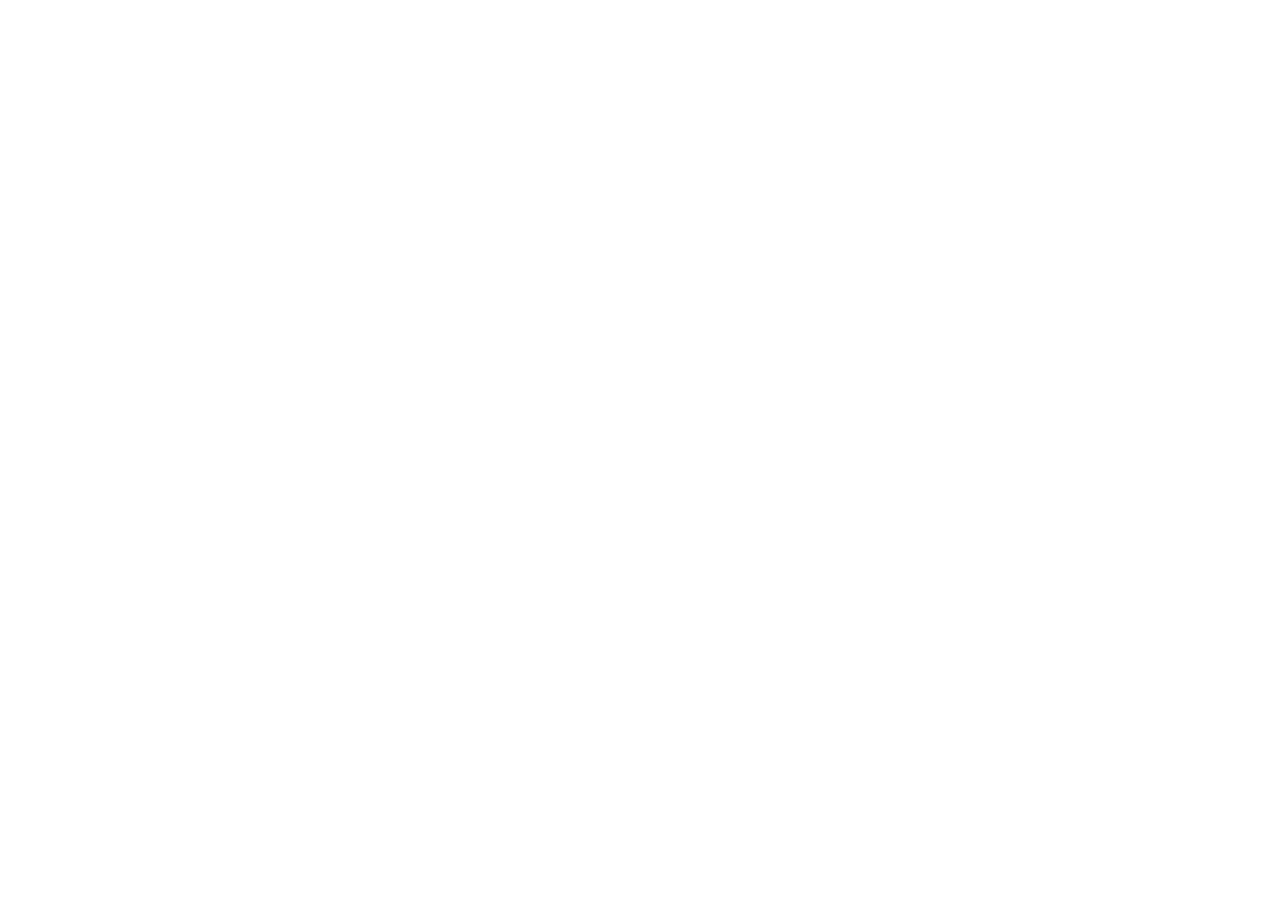
==== index.html @ 9979d928 "Rename Homepage Hero - Three Directions.html to index.html" ====
<!doctype html>
<html lang="en">
<head>
  <meta charset="utf-8" />
  <title>SanctumSpace — Homepage hero, three directions</title>
  <meta name="viewport" content="width=device-width, initial-scale=1" />

  <link rel="preconnect" href="https://fonts.googleapis.com" />
  <link rel="preconnect" href="https://fonts.gstatic.com" crossorigin />
  <link href="https://fonts.googleapis.com/css2?family=Cormorant+Garamond:ital,wght@0,300;0,400;0,500;0,700;1,300;1,400;1,700&family=Inter:wght@300;400;500&family=JetBrains+Mono:wght@400&display=swap" rel="stylesheet" />

  <link rel="stylesheet" href="styles.css" />

  <script src="https://unpkg.com/react@18.3.1/umd/react.development.js" integrity="sha384-hD6/rw4ppMLGNu3tX5cjIb+uRZ7UkRJ6BPkLpg4hAu/6onKUg4lLsHAs9EBPT82L" crossorigin="anonymous"></script>
  <script src="https://unpkg.com/react-dom@18.3.1/umd/react-dom.development.js" integrity="sha384-u6aeetuaXnQ38mYT8rp6sbXaQe3NL9t+IBXmnYxwkUI2Hw4bsp2Wvmx4yRQF1uAm" crossorigin="anonymous"></script>
  <script src="https://unpkg.com/@babel/standalone@7.29.0/babel.min.js" integrity="sha384-m08KidiNqLdpJqLq95G/LEi8Qvjl/xUYll3QILypMoQ65QorJ9Lvtp2RXYGBFj1y" crossorigin="anonymous"></script>
</head>
<body>
  <div id="root"></div>

  <script type="text/babel" src="design-canvas.jsx"></script>
  <script type="text/babel" src="heroes.jsx"></script>
  <script type="text/babel">
    const { DesignCanvas, DCSection, DCArtboard } = window;

    const OPT_A = "Designed for the world's leading airports";
    const OPT_B = "Premium airport pods";

    function App() {
      return (
        <DesignCanvas>
          <DCSection
            id="caption-revision"
            title="02 · Architectural — caption revision"
            subtitle={"KSIA naming removed. Two partner-agnostic options for the lower-left credibility line. Same position, same Inter micro / 0.06em mono treatment, same 'Opening 2027' meta. Pick A or B."}
          >
            <DCArtboard id="d2-desktop-a" label="A · 'leading airports' — Desktop · 1440 × 900" width={1440} height={900}>
              <HeroTwoDesktop caption={OPT_A} captionMeta="Opening 2027" />
            </DCArtboard>
            <DCArtboard id="d2-desktop-b" label="B · 'premium airport pods' — Desktop · 1440 × 900" width={1440} height={900}>
              <HeroTwoDesktop caption={OPT_B} captionMeta="Opening 2027" />
            </DCArtboard>
          </DCSection>

          <DCSection
            id="caption-revision-mobile"
            title="Mobile — same revision"
            subtitle="Caption appears bottom-left of the photo plate at 9px / 0.06em."
          >
            <DCArtboard id="d2-mobile-a" label="A · 'leading airports' — Mobile" width={390} height={844}>
              <HeroTwoMobile caption={OPT_A} captionMeta="Opening 2027" />
            </DCArtboard>
            <DCArtboard id="d2-mobile-b" label="B · 'premium airport pods' — Mobile" width={390} height={844}>
              <HeroTwoMobile caption={OPT_B} captionMeta="Opening 2027" />
            </DCArtboard>
          </DCSection>

          <DCSection
            id="other-directions"
            title="Reference — other two directions (unchanged)"
            subtitle="Quieter and Cinematic, kept for context."
          >
            <DCArtboard id="d1-desktop" label="01 · Quieter — Desktop" width={1440} height={900}>
              <HeroOneDesktop />
            </DCArtboard>
            <DCArtboard id="d3-desktop" label="03 · Cinematic — Desktop" width={1440} height={900}>
              <HeroThreeDesktop />
            </DCArtboard>
            <DCArtboard id="d1-mobile" label="01 · Quieter — Mobile" width={390} height={844}>
              <HeroOneMobile />
            </DCArtboard>
            <DCArtboard id="d3-mobile" label="03 · Cinematic — Mobile" width={390} height={844}>
              <HeroThreeMobile />
            </DCArtboard>
          </DCSection>
        </DesignCanvas>
      );
    }

    ReactDOM.createRoot(document.getElementById('root')).render(<App />);
  </script>
</body>
</html>
---- styles.css ----
/* SanctumSpace — hero exploration shared styles */

:root {
  --cream: #F5EFE6;          /* warm sanctuary white, richer than pure */
  --cream-deep: #EDE5D8;
  --sage: #5C6B5A;
  --sage-deep: #4A5849;
  --sage-light: #A8B5A0;
  --stone: #C9B8A8;
  --stone-light: #D9CCBC;
  --accent: #C9997A;         /* warm focal halo */
  --accent-soft: #E5C9B4;
  --ink: #4A4A48;            /* never pure black */
  --ink-soft: #6B6B68;

  --serif: "Cormorant Garamond", "EB Garamond", Garamond, serif;
  --sans: "Inter", "Helvetica Neue", Helvetica, Arial, sans-serif;
  --mono: "JetBrains Mono", ui-monospace, "SF Mono", Menlo, monospace;
}

* { box-sizing: border-box; }
html, body { margin: 0; padding: 0; }
body {
  font-family: var(--sans);
  color: var(--ink);
  -webkit-font-smoothing: antialiased;
  -moz-osx-font-smoothing: grayscale;
  text-rendering: optimizeLegibility;
}

/* Display serif — light weight, wide tracking, optical balance */
.serif {
  font-family: var(--serif);
  font-weight: 300;
  letter-spacing: -0.005em;
}
.serif-italic {
  font-family: var(--serif);
  font-style: italic;
  font-weight: 300;
}

/* Body sans treatments */
.eyebrow {
  font-family: var(--sans);
  font-weight: 400;
  font-size: 11px;
  letter-spacing: 0.18em;
  text-transform: uppercase;
}
.micro {
  font-family: var(--sans);
  font-weight: 400;
  font-size: 12px;
  letter-spacing: 0.04em;
}

/* Photo placeholder — subtle stripes + monospace label */
.photo-ph {
  position: relative;
  overflow: hidden;
  background-color: var(--stone-light);
  background-image: repeating-linear-gradient(
    135deg,
    rgba(74, 74, 72, 0.045) 0px,
    rgba(74, 74, 72, 0.045) 1px,
    transparent 1px,
    transparent 14px
  );
}
.photo-ph[data-tone="sage"] {
  background-color: var(--sage-deep);
  background-image: repeating-linear-gradient(
    135deg,
    rgba(255, 255, 255, 0.04) 0px,
    rgba(255, 255, 255, 0.04) 1px,
    transparent 1px,
    transparent 14px
  );
}
.photo-ph[data-tone="warm"] {
  background-color: #5a4a3e;
  background-image: repeating-linear-gradient(
    135deg,
    rgba(255, 220, 180, 0.05) 0px,
    rgba(255, 220, 180, 0.05) 1px,
    transparent 1px,
    transparent 14px
  );
}
.photo-ph[data-tone="cream"] {
  background-color: var(--cream-deep);
}

.photo-ph .ph-label {
  /* Production handoff annotations — kept in source for photographer /
     dev handoff but suppressed from the rendered canvas. To reveal,
     toggle `display: block` on a body class, e.g. body.show-handoff. */
  display: none;
  position: absolute;
  bottom: 14px;
  left: 14px;
  right: 14px;
  font-family: var(--mono);
  font-size: 10px;
  letter-spacing: 0.04em;
  color: rgba(74, 74, 72, 0.55);
  line-height: 1.45;
  white-space: pre-line;
}
body.show-handoff .photo-ph .ph-label { display: block; }
.photo-ph[data-tone="sage"] .ph-label,
.photo-ph[data-tone="warm"] .ph-label {
  color: rgba(255, 255, 255, 0.45);
}

/* Warm halo — soft radial used very sparingly */
.halo {
  position: absolute;
  pointer-events: none;
  border-radius: 50%;
  background: radial-gradient(circle at center,
    rgba(201, 153, 122, 0.42) 0%,
    rgba(201, 153, 122, 0.18) 35%,
    rgba(201, 153, 122, 0) 65%);
  filter: blur(8px);
}

/* Top nav — minimal, two-element */
.topnav {
  position: absolute;
  top: 0; left: 0; right: 0;
  display: flex;
  justify-content: space-between;
  align-items: center;
  z-index: 5;
}
.topnav .nav-logo {
  display: flex;
  align-items: center;
  gap: 14px;
}
.topnav .nav-logo img {
  display: block;
  height: 47px;
  width: 47px;
  object-fit: contain;
  background: transparent;
}
.topnav .nav-logo .wordmark {
  font-family: var(--serif);
  font-weight: 400;
  font-size: 26px;
  letter-spacing: 0.005em;
  white-space: nowrap;
  line-height: 1;
}
.topnav .nav-logo .wordmark em {
  font-style: italic;
  font-weight: 700;
  margin-left: 0;
}
.topnav .nav-link {
  font-family: var(--sans);
  font-weight: 400;
  font-size: 12px;
  letter-spacing: 0.16em;
  text-transform: uppercase;
  text-decoration: none;
  color: inherit;
  position: relative;
  padding-bottom: 4px;
}
.topnav .nav-link::after {
  content: "";
  position: absolute;
  left: 0; right: 0; bottom: 0;
  height: 1px;
  background: currentColor;
  opacity: 0.35;
}

/* Frame device — pure CSS, no bezel chrome */
.device {
  position: relative;
  overflow: hidden;
  background: var(--cream);
}
.device.dark { background: var(--ink); }

/* Subtle grain — barely perceptible */
.grain::before {
  content: "";
  position: absolute;
  inset: 0;
  background-image:
    radial-gradient(rgba(0,0,0,0.025) 1px, transparent 1px);
  background-size: 3px 3px;
  pointer-events: none;
  mix-blend-mode: multiply;
  opacity: 0.5;
}

/* Direction 3 ken-burns (very slow, restrained) */
@keyframes kenBurns {
  0%   { transform: scale(1.04) translate(0, 0); }
  100% { transform: scale(1.10) translate(-1.2%, -0.8%); }
}
.ken {
  animation: kenBurns 32s ease-in-out infinite alternate;
  transform-origin: center;
}

/* Direction 2 — light slash */
.light-slash {
  position: absolute;
  pointer-events: none;
  background: linear-gradient(90deg,
    rgba(201, 153, 122, 0) 0%,
    rgba(201, 153, 122, 0.55) 40%,
    rgba(229, 201, 180, 0.85) 50%,
    rgba(201, 153, 122, 0.55) 60%,
    rgba(201, 153, 122, 0) 100%);
  filter: blur(2px);
  mix-blend-mode: screen;
}

/* Scroll cue dot */
.scroll-cue {
  position: absolute;
  display: flex;
  flex-direction: column;
  align-items: center;
  gap: 8px;
  font-family: var(--sans);
  font-size: 10px;
  letter-spacing: 0.18em;
  text-transform: uppercase;
  opacity: 0.55;
}
.scroll-cue .line {
  width: 1px;
  height: 28px;
  background: currentColor;
  opacity: 0.5;
}
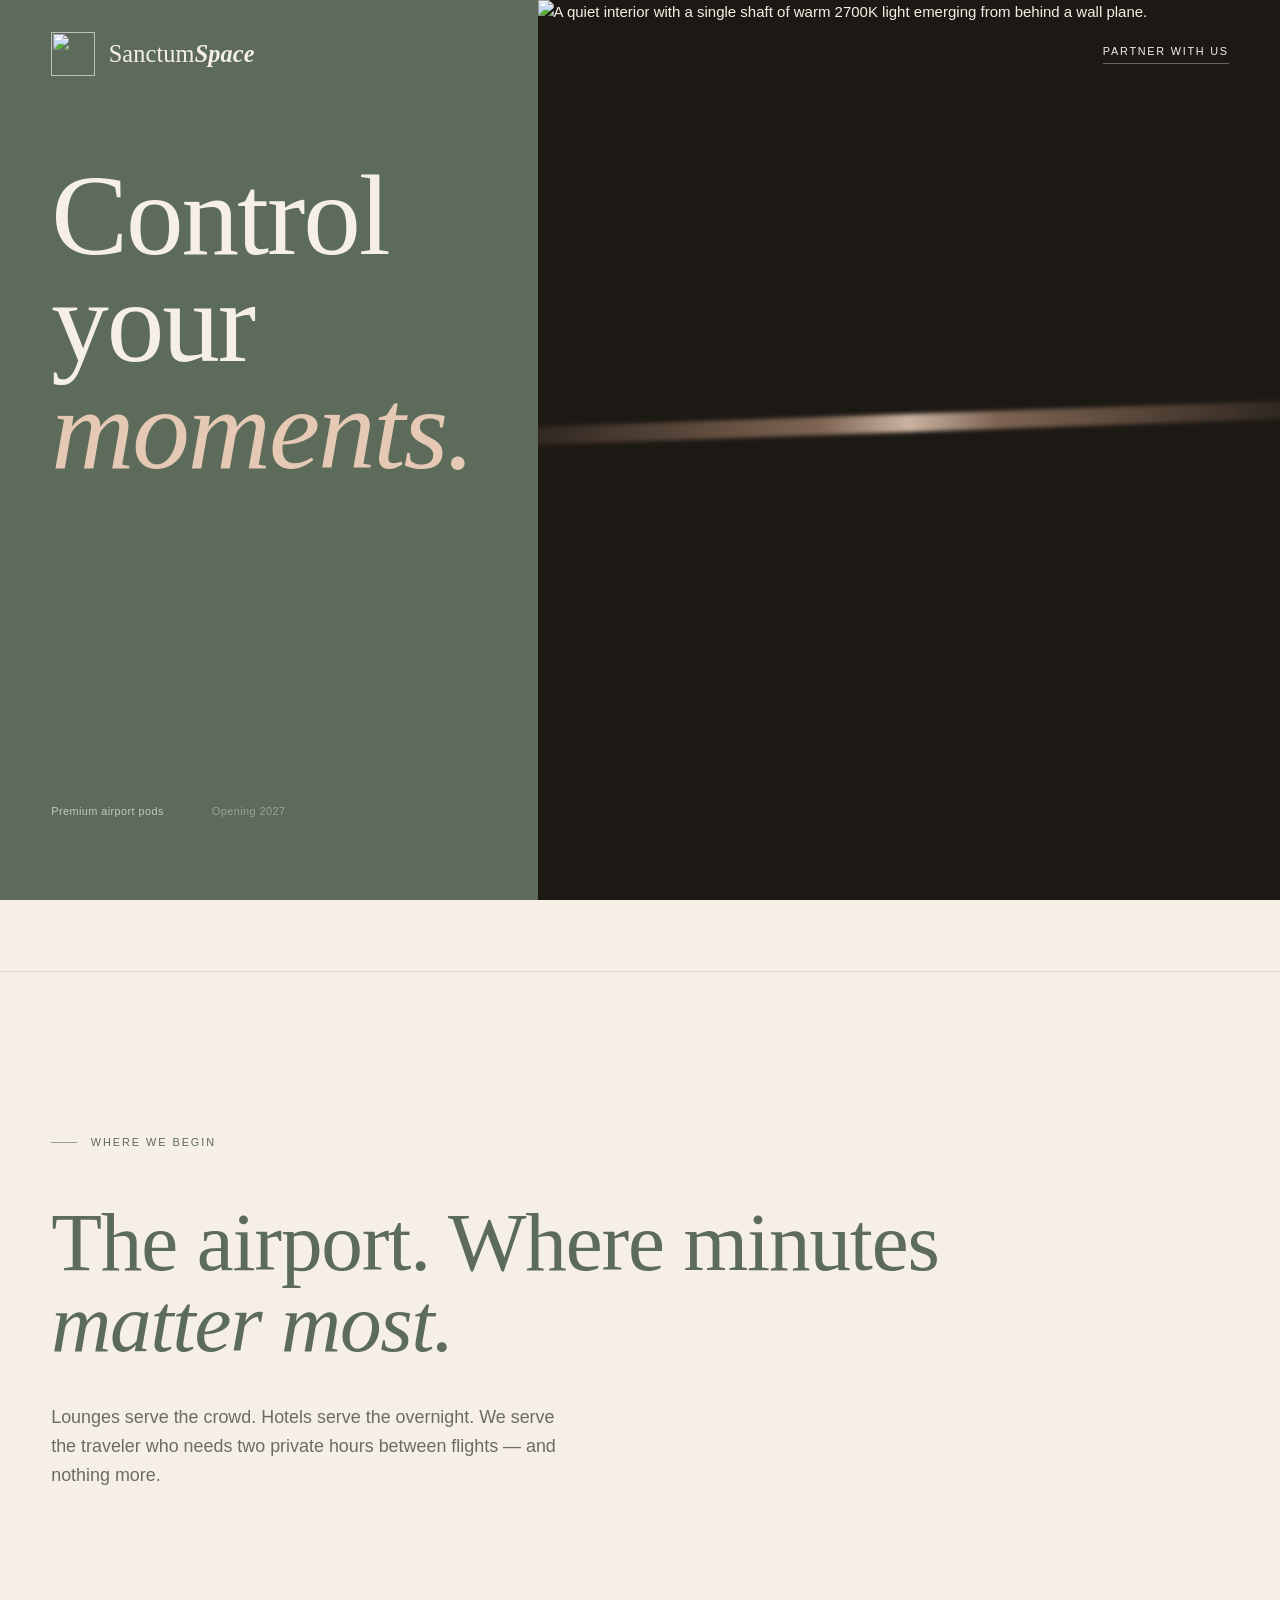
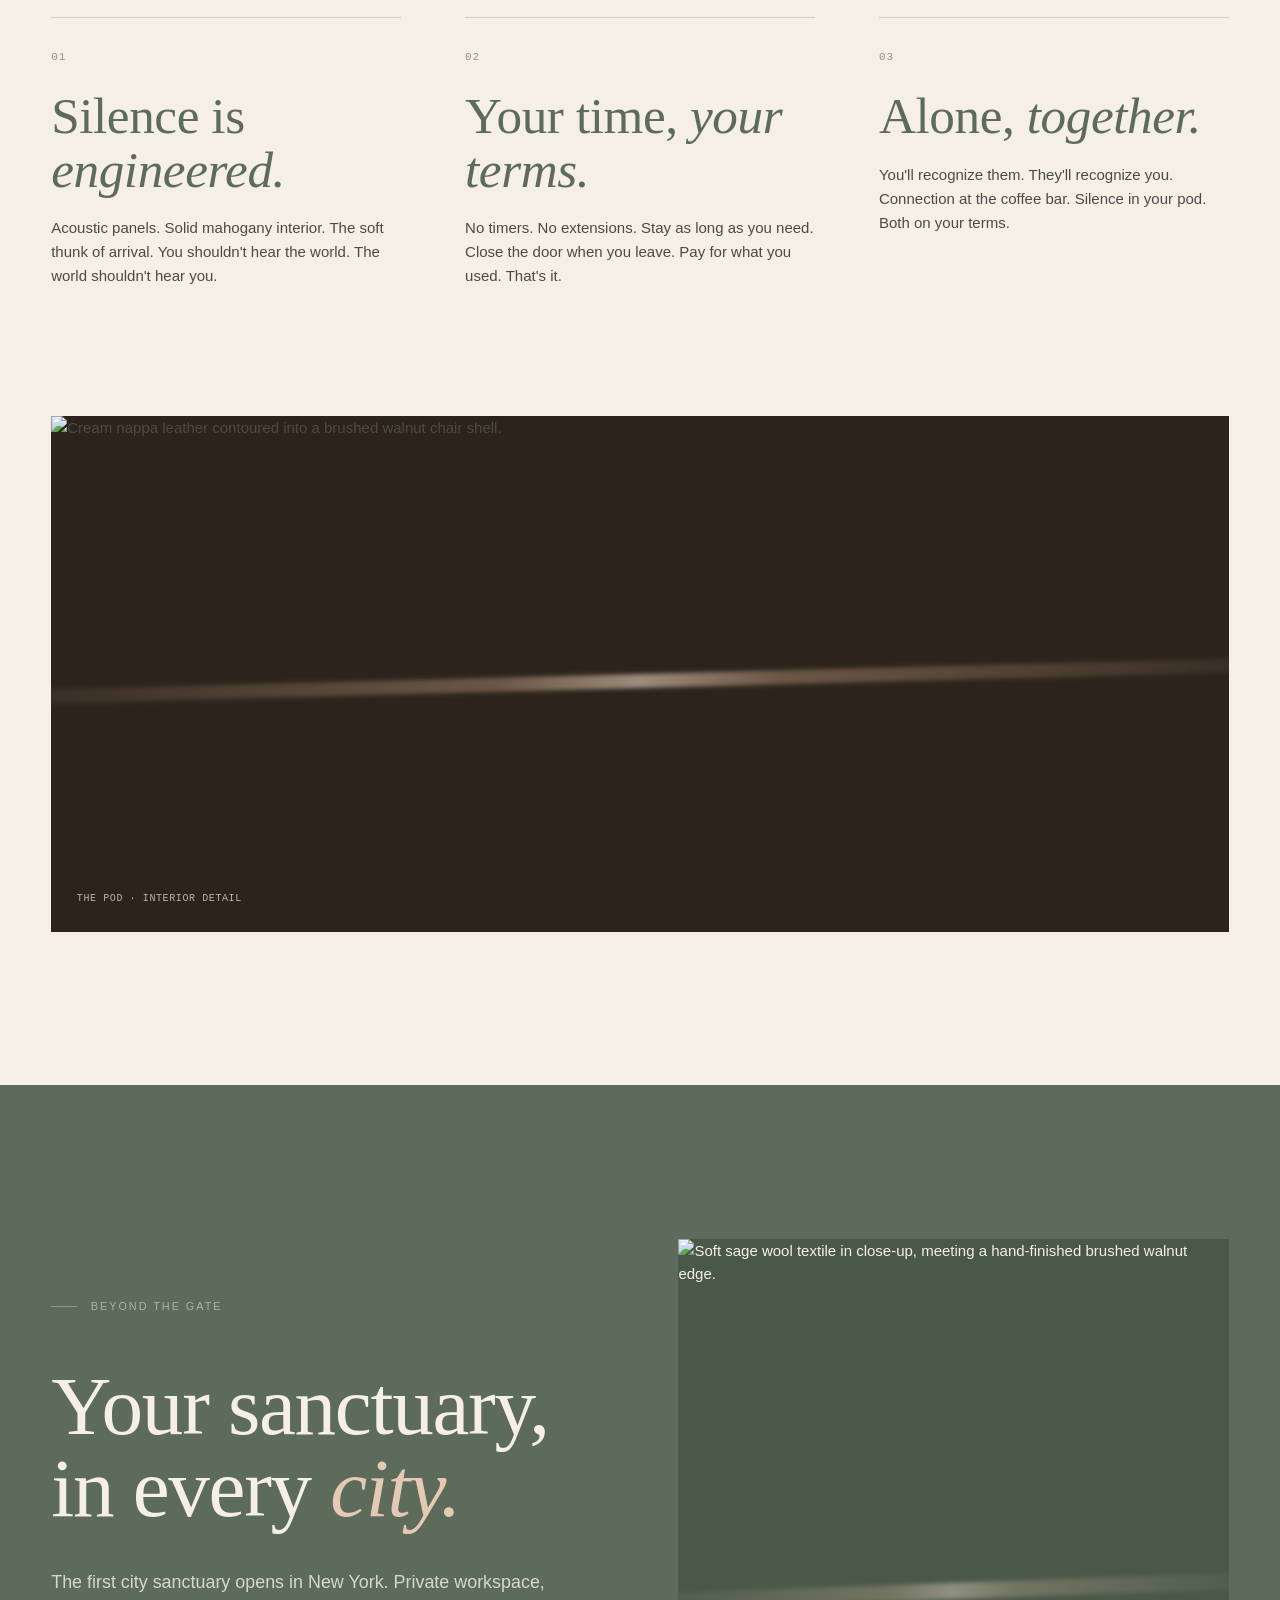
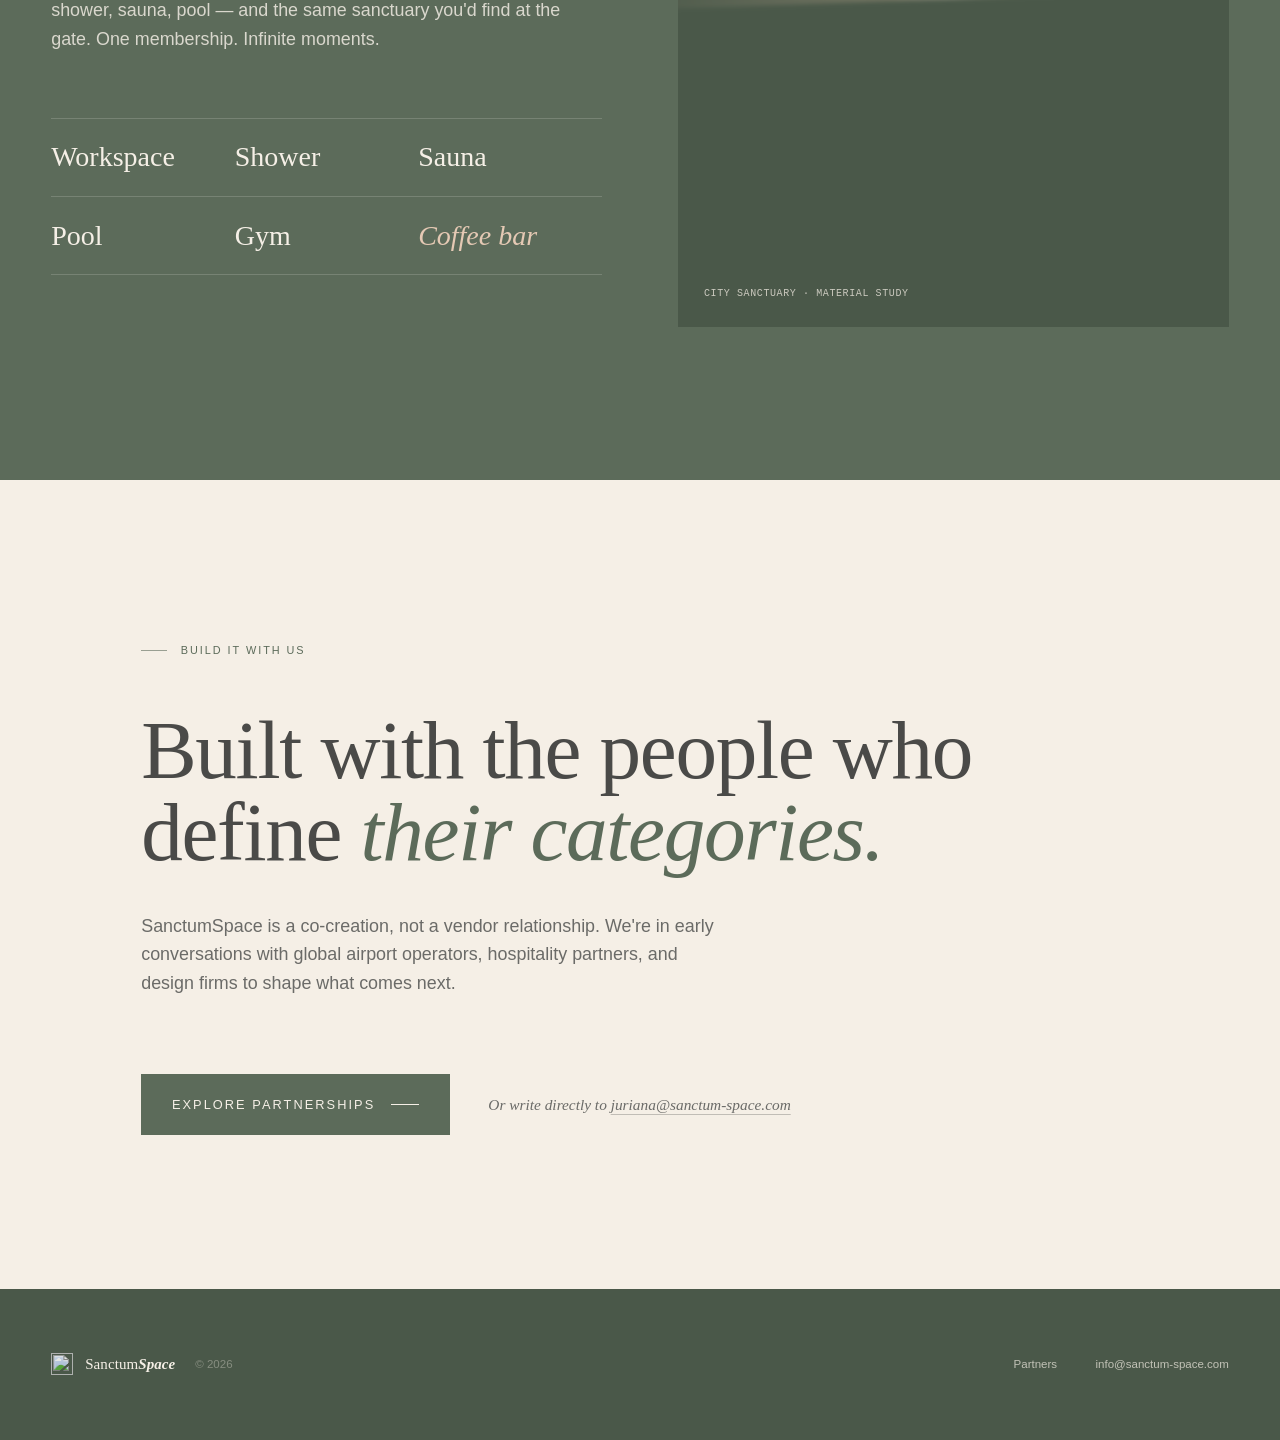
==== commit fa40b7af: "Add files via upload" ====
--- a/index.html
+++ b/index.html
@@ -2,82 +2,763 @@
 <html lang="en">
 <head>
   <meta charset="utf-8" />
-  <title>SanctumSpace — Homepage hero, three directions</title>
+  <title>SanctumSpace — Control your moments</title>
   <meta name="viewport" content="width=device-width, initial-scale=1" />
+  <meta name="description" content="Premium private pods for the world's leading airports. Opening 2027." />
+
+  <link rel="icon" type="image/png" href="assets/logomark-sage.png" />
 
   <link rel="preconnect" href="https://fonts.googleapis.com" />
   <link rel="preconnect" href="https://fonts.gstatic.com" crossorigin />
   <link href="https://fonts.googleapis.com/css2?family=Cormorant+Garamond:ital,wght@0,300;0,400;0,500;0,700;1,300;1,400;1,700&family=Inter:wght@300;400;500&family=JetBrains+Mono:wght@400&display=swap" rel="stylesheet" />
 
-  <link rel="stylesheet" href="styles.css" />
-
-  <script src="https://unpkg.com/react@18.3.1/umd/react.development.js" integrity="sha384-hD6/rw4ppMLGNu3tX5cjIb+uRZ7UkRJ6BPkLpg4hAu/6onKUg4lLsHAs9EBPT82L" crossorigin="anonymous"></script>
-  <script src="https://unpkg.com/react-dom@18.3.1/umd/react-dom.development.js" integrity="sha384-u6aeetuaXnQ38mYT8rp6sbXaQe3NL9t+IBXmnYxwkUI2Hw4bsp2Wvmx4yRQF1uAm" crossorigin="anonymous"></script>
-  <script src="https://unpkg.com/@babel/standalone@7.29.0/babel.min.js" integrity="sha384-m08KidiNqLdpJqLq95G/LEi8Qvjl/xUYll3QILypMoQ65QorJ9Lvtp2RXYGBFj1y" crossorigin="anonymous"></script>
+  <style>
+    /* ── design tokens ────────────────────────────────────── */
+    :root {
+      --cream: #F5EFE6;
+      --cream-deep: #EDE5D8;
+      --sage: #5C6B5A;
+      --sage-deep: #4A5849;
+      --sage-light: #A8B5A0;
+      --stone: #C9B8A8;
+      --accent: #C9997A;
+      --accent-soft: #E5C9B4;
+      --ink: #4A4A48;
+      --ink-soft: #6B6B68;
+
+      --serif: "Cormorant Garamond", "EB Garamond", Garamond, serif;
+      --sans:  "Inter", "Helvetica Neue", Helvetica, Arial, sans-serif;
+      --mono:  "JetBrains Mono", ui-monospace, "SF Mono", Menlo, monospace;
+
+      /* fluid type — clamps used throughout */
+      --display-1:  clamp(48px, 9vw, 132px);
+      --display-2:  clamp(40px, 6.5vw, 88px);
+      --headline:   clamp(28px, 4vw, 56px);
+      --body-large: clamp(16px, 1.4vw, 21px);
+      --body:       clamp(15px, 1.15vw, 17px);
+      --eyebrow:    clamp(10px, 0.85vw, 12px);
+
+      /* horizontal page rhythm */
+      --gutter: clamp(20px, 4vw, 56px);
+    }
+
+    /* ── reset + base ─────────────────────────────────────── */
+    *, *::before, *::after { box-sizing: border-box; }
+    html, body { margin: 0; padding: 0; }
+    html { scroll-behavior: smooth; }
+    body {
+      font-family: var(--sans);
+      font-weight: 400;
+      font-size: var(--body);
+      line-height: 1.55;
+      color: var(--ink);
+      background: var(--cream);
+      -webkit-font-smoothing: antialiased;
+      -moz-osx-font-smoothing: grayscale;
+      text-rendering: optimizeLegibility;
+    }
+    img { display: block; max-width: 100%; height: auto; }
+    a { color: inherit; text-decoration: none; }
+    a:focus-visible, button:focus-visible {
+      outline: 2px solid var(--accent);
+      outline-offset: 4px;
+    }
+
+    /* ── shared atoms ─────────────────────────────────────── */
+    .serif { font-family: var(--serif); font-weight: 300; letter-spacing: -0.012em; }
+    .serif em { font-style: italic; font-weight: 300; }
+
+    .eyebrow {
+      display: inline-flex;
+      align-items: center;
+      gap: 14px;
+      font-family: var(--sans);
+      font-weight: 400;
+      font-size: var(--eyebrow);
+      letter-spacing: 0.18em;
+      text-transform: uppercase;
+    }
+    .eyebrow::before {
+      content: "";
+      display: block;
+      width: clamp(20px, 2vw, 32px);
+      height: 1px;
+      background: currentColor;
+      opacity: 0.6;
+    }
+
+    .micro {
+      font-family: var(--sans);
+      font-size: clamp(10px, 0.85vw, 12px);
+      letter-spacing: 0.04em;
+    }
+
+    /* light slash — the architectural-direction signature */
+    .light-slash {
+      position: absolute;
+      pointer-events: none;
+      background: linear-gradient(90deg,
+        rgba(201,153,122,0) 0%,
+        rgba(201,153,122,0.55) 40%,
+        rgba(229,201,180,0.85) 50%,
+        rgba(201,153,122,0.55) 60%,
+        rgba(201,153,122,0) 100%);
+      filter: blur(2px);
+      mix-blend-mode: screen;
+    }
+
+    /* ── top nav ──────────────────────────────────────────── */
+    .topnav {
+      position: absolute;
+      top: 0; left: 0; right: 0;
+      z-index: 10;
+      display: flex;
+      justify-content: space-between;
+      align-items: center;
+      padding: clamp(20px, 2.5vw, 32px) var(--gutter);
+    }
+    .nav-logo {
+      display: flex;
+      align-items: center;
+      gap: 14px;
+      color: var(--cream);
+    }
+    .nav-logo img {
+      height: clamp(34px, 3.4vw, 47px);
+      width:  clamp(34px, 3.4vw, 47px);
+      object-fit: contain;
+    }
+    .nav-logo .wordmark {
+      font-family: var(--serif);
+      font-weight: 400;
+      font-size: clamp(18px, 1.9vw, 26px);
+      letter-spacing: 0.005em;
+      line-height: 1;
+      white-space: nowrap;
+    }
+    .nav-logo .wordmark em {
+      font-style: italic;
+      font-weight: 700;
+    }
+    .nav-link {
+      font-family: var(--sans);
+      font-weight: 400;
+      font-size: clamp(10px, 0.85vw, 12px);
+      letter-spacing: 0.16em;
+      text-transform: uppercase;
+      color: var(--cream);
+      position: relative;
+      padding-bottom: 4px;
+      white-space: nowrap;
+    }
+    .nav-link::after {
+      content: "";
+      position: absolute;
+      left: 0; right: 0; bottom: 0;
+      height: 1px;
+      background: currentColor;
+      opacity: 0.35;
+    }
+    /* mobile: show only the abbreviated link */
+    @media (max-width: 600px) {
+      .nav-link .full { display: none; }
+    }
+    @media (min-width: 601px) {
+      .nav-link .short { display: none; }
+    }
+
+    /* ── HERO ─────────────────────────────────────────────── */
+    .hero {
+      position: relative;
+      background: var(--sage);
+      color: var(--cream);
+      min-height: 100vh;
+      min-height: 100svh; /* mobile safe */
+      display: grid;
+      grid-template-columns: 1fr;
+    }
+    @media (min-width: 768px) {
+      .hero { grid-template-columns: 42fr 58fr; }
+    }
+
+    .hero-text {
+      position: relative;
+      padding: clamp(120px, 18vh, 260px) var(--gutter) clamp(80px, 8vh, 100px);
+      display: flex;
+      flex-direction: column;
+      justify-content: space-between;
+      min-height: 60vh;
+    }
+    @media (min-width: 768px) {
+      .hero-text { min-height: 100vh; min-height: 100svh; }
+    }
+    .hero-text h1 {
+      margin: 0;
+      font-family: var(--serif);
+      font-weight: 300;
+      font-size: var(--display-1);
+      line-height: 0.93;
+      letter-spacing: -0.018em;
+      color: var(--cream);
+    }
+    .hero-text h1 em {
+      font-style: italic;
+      font-weight: 300;
+      color: var(--accent-soft);
+    }
+    .hero-caption {
+      margin-top: clamp(48px, 8vh, 96px);
+      display: flex;
+      flex-wrap: wrap;
+      gap: 24px 48px;
+      align-items: baseline;
+      color: rgba(245,239,230,0.7);
+    }
+    .hero-caption .meta { opacity: 0.6; }
+
+    .hero-photo {
+      position: relative;
+      overflow: hidden;
+      background: #1c1814;
+      min-height: 40vh;
+    }
+    @media (min-width: 768px) {
+      .hero-photo { min-height: 100vh; min-height: 100svh; }
+    }
+    .hero-photo img {
+      width: 100%;
+      height: 100%;
+      object-fit: cover;
+      object-position: center 60%;
+    }
+    .hero-photo .light-slash {
+      left: -10%;
+      right: -10%;
+      top: 46%;
+      height: clamp(12px, 1.6vw, 18px);
+      transform: rotate(-2deg);
+    }
+
+    /* ── section divider (subtle warmth band) ─────────────── */
+    .divider {
+      position: relative;
+      width: 100%;
+      height: clamp(56px, 8vh, 96px);
+      background: var(--cream);
+      overflow: hidden;
+    }
+    .divider .texture {
+      position: absolute; inset: 0;
+      background-image: url("assets/photos/cream-composite.jpg");
+      background-size: cover;
+      background-position: center;
+      opacity: 0.18;
+      mix-blend-mode: multiply;
+    }
+    .divider .wash {
+      position: absolute; inset: 0;
+      background: linear-gradient(180deg,
+        var(--cream) 0%,
+        rgba(245,239,230,0.55) 50%,
+        var(--cream) 100%);
+    }
+    .divider .hairline {
+      position: absolute;
+      left: 0; right: 0; bottom: 0;
+      height: 1px;
+      background: rgba(92,107,90,0.14);
+    }
+
+    /* ── section scaffolding ──────────────────────────────── */
+    section {
+      position: relative;
+      width: 100%;
+    }
+    .section-inner {
+      max-width: 1440px;
+      margin: 0 auto;
+      padding: clamp(80px, 12vw, 200px) var(--gutter);
+    }
+
+    /* ── AIRPORTS ─────────────────────────────────────────── */
+    .airports {
+      background: var(--cream);
+      color: var(--ink);
+    }
+    .airports .lede {
+      max-width: 1100px;
+    }
+    .airports .lede h2 {
+      margin: clamp(28px, 4vw, 56px) 0 0;
+      font-family: var(--serif);
+      font-weight: 300;
+      font-size: var(--display-2);
+      line-height: 0.98;
+      letter-spacing: -0.014em;
+      color: var(--sage);
+      text-wrap: pretty;
+    }
+    .airports .lede h2 em {
+      font-style: italic;
+      font-weight: 300;
+    }
+    .airports .lede p {
+      margin: clamp(28px, 3vw, 48px) 0 0;
+      max-width: 580px;
+      font-size: var(--body-large);
+      line-height: 1.6;
+      color: var(--ink-soft);
+      text-wrap: pretty;
+    }
+
+    .pillars {
+      margin-top: clamp(64px, 10vw, 144px);
+      display: grid;
+      grid-template-columns: 1fr;
+      gap: clamp(48px, 5vw, 80px);
+    }
+    @media (min-width: 768px) {
+      .pillars { grid-template-columns: repeat(3, 1fr); }
+    }
+    .pillar {
+      border-top: 1px solid rgba(92,107,90,0.24);
+      padding-top: clamp(20px, 2.4vw, 32px);
+    }
+    .pillar .pillar-num {
+      font-family: var(--mono);
+      font-size: 11px;
+      letter-spacing: 0.08em;
+      color: var(--ink-soft);
+      opacity: 0.7;
+    }
+    .pillar h3 {
+      margin: clamp(16px, 1.8vw, 24px) 0 clamp(16px, 1.6vw, 20px);
+      font-family: var(--serif);
+      font-weight: 400;
+      font-size: var(--headline);
+      line-height: 1.05;
+      color: var(--sage);
+      letter-spacing: -0.008em;
+    }
+    .pillar h3 em {
+      font-style: italic;
+      font-weight: 400;
+    }
+    .pillar p {
+      margin: 0;
+      font-size: var(--body);
+      line-height: 1.6;
+      color: var(--ink);
+      text-wrap: pretty;
+    }
+
+    /* the airports section photo — full-bleed, sits below the pillars */
+    .airports-photo {
+      margin-top: clamp(80px, 10vw, 144px);
+      position: relative;
+      width: 100%;
+      aspect-ratio: 16/7;
+      overflow: hidden;
+      background: #2c241c;
+    }
+    @media (max-width: 600px) {
+      .airports-photo { aspect-ratio: 4/3; }
+    }
+    .airports-photo img {
+      width: 100%; height: 100%;
+      object-fit: cover;
+      object-position: center;
+    }
+    .airports-photo .light-slash {
+      left: -10%;
+      right: -10%;
+      top: 50%;
+      height: clamp(10px, 1.2vw, 14px);
+      transform: rotate(-1.5deg);
+      opacity: 0.7;
+    }
+    .airports-photo .caption {
+      position: absolute;
+      left: clamp(16px, 2vw, 28px);
+      bottom: clamp(16px, 2vw, 28px);
+      font-family: var(--mono);
+      font-size: 10px;
+      letter-spacing: 0.06em;
+      text-transform: uppercase;
+      color: rgba(245,239,230,0.7);
+    }
+
+    /* ── CITY LOUNGES ─────────────────────────────────────── */
+    .lounges {
+      background: var(--sage);
+      color: var(--cream);
+      position: relative;
+      overflow: hidden;
+    }
+    .lounges .section-inner {
+      display: grid;
+      grid-template-columns: 1fr;
+      gap: clamp(48px, 6vw, 96px);
+      align-items: start;
+    }
+    @media (min-width: 1024px) {
+      .lounges .section-inner {
+        grid-template-columns: 1fr 1fr;
+        align-items: center;
+      }
+    }
+    .lounges .copy {
+      max-width: 580px;
+    }
+    .lounges .eyebrow { color: var(--sage-light); }
+    .lounges h2 {
+      margin: clamp(28px, 4vw, 56px) 0 clamp(28px, 3vw, 40px);
+      font-family: var(--serif);
+      font-weight: 300;
+      font-size: var(--display-2);
+      line-height: 0.98;
+      letter-spacing: -0.016em;
+      color: var(--cream);
+      text-wrap: balance;
+    }
+    .lounges h2 em {
+      font-style: italic;
+      font-weight: 300;
+      color: var(--accent-soft);
+    }
+    .lounges .copy p {
+      margin: 0;
+      font-size: var(--body-large);
+      line-height: 1.6;
+      color: rgba(245,239,230,0.82);
+      text-wrap: pretty;
+    }
+    .amenities {
+      list-style: none;
+      margin: clamp(40px, 5vw, 72px) 0 0;
+      padding: 0;
+      display: grid;
+      grid-template-columns: repeat(2, 1fr);
+      gap: 0;
+      border-top: 1px solid rgba(245,239,230,0.18);
+    }
+    @media (min-width: 600px) {
+      .amenities { grid-template-columns: repeat(3, 1fr); }
+    }
+    .amenities li {
+      font-family: var(--serif);
+      font-size: clamp(20px, 2.2vw, 28px);
+      font-weight: 400;
+      letter-spacing: 0;
+      line-height: 1.3;
+      color: var(--cream);
+      padding: clamp(16px, 1.6vw, 22px) 0;
+      border-bottom: 1px solid rgba(245,239,230,0.18);
+    }
+    .amenities li em {
+      font-style: italic;
+      font-weight: 400;
+      color: var(--accent-soft);
+    }
+
+    .lounges-photo {
+      position: relative;
+      width: 100%;
+      aspect-ratio: 4/5;
+      overflow: hidden;
+      background: var(--sage-deep);
+    }
+    .lounges-photo img {
+      width: 100%; height: 100%;
+      object-fit: cover;
+      object-position: center;
+    }
+    .lounges-photo .light-slash {
+      left: -10%; right: -10%;
+      top: 50%;
+      height: clamp(10px, 1.4vw, 16px);
+      transform: rotate(-2deg);
+      opacity: 0.5;
+    }
+    .lounges-photo .caption {
+      position: absolute;
+      left: clamp(16px, 2vw, 28px);
+      bottom: clamp(16px, 2vw, 28px);
+      font-family: var(--mono);
+      font-size: 10px;
+      letter-spacing: 0.06em;
+      text-transform: uppercase;
+      color: rgba(245,239,230,0.75);
+    }
+
+    /* ── PARTNER CTA ──────────────────────────────────────── */
+    .partner {
+      background: var(--cream);
+      color: var(--ink);
+    }
+    .partner .section-inner {
+      max-width: 1100px;
+    }
+    .partner .eyebrow { color: var(--sage); }
+    .partner h2 {
+      margin: clamp(28px, 4vw, 56px) 0 clamp(28px, 3vw, 48px);
+      font-family: var(--serif);
+      font-weight: 300;
+      font-size: var(--display-2);
+      line-height: 0.98;
+      letter-spacing: -0.016em;
+      color: var(--ink);
+      text-wrap: balance;
+    }
+    .partner h2 em {
+      font-style: italic;
+      font-weight: 300;
+      color: var(--sage);
+    }
+    .partner p {
+      margin: 0;
+      max-width: 580px;
+      font-size: var(--body-large);
+      line-height: 1.6;
+      color: var(--ink-soft);
+      text-wrap: pretty;
+    }
+    .cta-row {
+      margin-top: clamp(48px, 6vw, 80px);
+      display: flex;
+      flex-wrap: wrap;
+      align-items: center;
+      gap: clamp(24px, 3vw, 48px);
+    }
+    .cta-button {
+      display: inline-flex;
+      align-items: center;
+      gap: 16px;
+      padding: clamp(16px, 1.6vw, 22px) clamp(24px, 2.4vw, 36px);
+      background: var(--sage);
+      color: var(--cream);
+      font-family: var(--sans);
+      font-weight: 500;
+      font-size: clamp(12px, 1vw, 14px);
+      letter-spacing: 0.16em;
+      text-transform: uppercase;
+      transition: background 200ms ease;
+    }
+    .cta-button:hover { background: var(--sage-deep); }
+    .cta-button .arrow {
+      display: inline-block;
+      width: 28px; height: 1px;
+      background: currentColor;
+    }
+    .cta-meta {
+      font-family: var(--serif);
+      font-style: italic;
+      font-size: clamp(15px, 1.2vw, 18px);
+      color: var(--ink-soft);
+      text-wrap: balance;
+    }
+
+    /* ── FOOTER ───────────────────────────────────────────── */
+    footer {
+      background: var(--sage-deep);
+      color: rgba(245,239,230,0.7);
+      padding: clamp(40px, 5vw, 64px) var(--gutter);
+      display: flex;
+      flex-wrap: wrap;
+      gap: 24px 48px;
+      justify-content: space-between;
+      align-items: center;
+      font-family: var(--sans);
+      font-size: clamp(11px, 0.9vw, 13px);
+    }
+    footer .brand {
+      display: flex;
+      align-items: center;
+      gap: 12px;
+    }
+    footer .brand img {
+      height: 22px; width: 22px;
+      object-fit: contain;
+      opacity: 0.85;
+    }
+    footer .brand-name {
+      font-family: var(--serif);
+      font-weight: 400;
+      font-size: 15px;
+      color: var(--cream);
+      letter-spacing: 0.005em;
+    }
+    footer .brand-name em {
+      font-style: italic;
+      font-weight: 700;
+    }
+    footer a:hover { color: var(--cream); }
+    footer .links {
+      display: flex;
+      gap: clamp(20px, 3vw, 40px);
+      flex-wrap: wrap;
+    }
+  </style>
 </head>
 <body>
-  <div id="root"></div>
-
-  <script type="text/babel" src="design-canvas.jsx"></script>
-  <script type="text/babel" src="heroes.jsx"></script>
-  <script type="text/babel">
-    const { DesignCanvas, DCSection, DCArtboard } = window;
-
-    const OPT_A = "Designed for the world's leading airports";
-    const OPT_B = "Premium airport pods";
-
-    function App() {
-      return (
-        <DesignCanvas>
-          <DCSection
-            id="caption-revision"
-            title="02 · Architectural — caption revision"
-            subtitle={"KSIA naming removed. Two partner-agnostic options for the lower-left credibility line. Same position, same Inter micro / 0.06em mono treatment, same 'Opening 2027' meta. Pick A or B."}
-          >
-            <DCArtboard id="d2-desktop-a" label="A · 'leading airports' — Desktop · 1440 × 900" width={1440} height={900}>
-              <HeroTwoDesktop caption={OPT_A} captionMeta="Opening 2027" />
-            </DCArtboard>
-            <DCArtboard id="d2-desktop-b" label="B · 'premium airport pods' — Desktop · 1440 × 900" width={1440} height={900}>
-              <HeroTwoDesktop caption={OPT_B} captionMeta="Opening 2027" />
-            </DCArtboard>
-          </DCSection>
-
-          <DCSection
-            id="caption-revision-mobile"
-            title="Mobile — same revision"
-            subtitle="Caption appears bottom-left of the photo plate at 9px / 0.06em."
-          >
-            <DCArtboard id="d2-mobile-a" label="A · 'leading airports' — Mobile" width={390} height={844}>
-              <HeroTwoMobile caption={OPT_A} captionMeta="Opening 2027" />
-            </DCArtboard>
-            <DCArtboard id="d2-mobile-b" label="B · 'premium airport pods' — Mobile" width={390} height={844}>
-              <HeroTwoMobile caption={OPT_B} captionMeta="Opening 2027" />
-            </DCArtboard>
-          </DCSection>
-
-          <DCSection
-            id="other-directions"
-            title="Reference — other two directions (unchanged)"
-            subtitle="Quieter and Cinematic, kept for context."
-          >
-            <DCArtboard id="d1-desktop" label="01 · Quieter — Desktop" width={1440} height={900}>
-              <HeroOneDesktop />
-            </DCArtboard>
-            <DCArtboard id="d3-desktop" label="03 · Cinematic — Desktop" width={1440} height={900}>
-              <HeroThreeDesktop />
-            </DCArtboard>
-            <DCArtboard id="d1-mobile" label="01 · Quieter — Mobile" width={390} height={844}>
-              <HeroOneMobile />
-            </DCArtboard>
-            <DCArtboard id="d3-mobile" label="03 · Cinematic — Mobile" width={390} height={844}>
-              <HeroThreeMobile />
-            </DCArtboard>
-          </DCSection>
-        </DesignCanvas>
-      );
-    }
-
-    ReactDOM.createRoot(document.getElementById('root')).render(<App />);
-  </script>
+
+  <!-- ── HERO ─────────────────────────────────────────────── -->
+  <header class="hero">
+    <nav class="topnav">
+      <a href="/" class="nav-logo" aria-label="SanctumSpace home">
+        <img src="assets/logomark-cream.png" alt="" />
+        <span class="wordmark">Sanctum<em>Space</em></span>
+      </a>
+      <a href="Partners.html" class="nav-link">
+        <span class="full">Partner with us</span>
+        <span class="short">Partner</span>
+      </a>
+    </nav>
+
+    <div class="hero-text">
+      <h1 class="serif">
+        Control<br/>
+        your<br/>
+        <em>moments.</em>
+      </h1>
+      <div class="hero-caption">
+        <span class="micro">Premium airport pods</span>
+        <span class="micro meta">Opening 2027</span>
+      </div>
+    </div>
+
+    <div class="hero-photo">
+      <img src="assets/photos/wall-wash.jpg" alt="A quiet interior with a single shaft of warm 2700K light emerging from behind a wall plane." />
+      <div class="light-slash"></div>
+    </div>
+  </header>
+
+  <!-- ── DIVIDER ──────────────────────────────────────────── -->
+  <div class="divider" aria-hidden="true">
+    <div class="texture"></div>
+    <div class="wash"></div>
+    <div class="hairline"></div>
+  </div>
+
+  <!-- ── AIRPORTS ─────────────────────────────────────────── -->
+  <section class="airports" id="airports">
+    <div class="section-inner">
+      <div class="lede">
+        <span class="eyebrow" style="color: var(--sage);">Where we begin</span>
+        <h2>
+          The airport. Where minutes <em>matter most.</em>
+        </h2>
+        <p>
+          Lounges serve the crowd. Hotels serve the overnight. We serve
+          the traveler who needs two private hours between flights — and
+          nothing more.
+        </p>
+      </div>
+
+      <div class="pillars">
+        <article class="pillar">
+          <div class="pillar-num">01</div>
+          <h3>Silence is <em>engineered.</em></h3>
+          <p>
+            Acoustic panels. Solid mahogany interior. The soft thunk of
+            arrival. You shouldn't hear the world. The world shouldn't
+            hear you.
+          </p>
+        </article>
+        <article class="pillar">
+          <div class="pillar-num">02</div>
+          <h3>Your time, <em>your terms.</em></h3>
+          <p>
+            No timers. No extensions. Stay as long as you need. Close
+            the door when you leave. Pay for what you used. That's it.
+          </p>
+        </article>
+        <article class="pillar">
+          <div class="pillar-num">03</div>
+          <h3>Alone, <em>together.</em></h3>
+          <p>
+            You'll recognize them. They'll recognize you. Connection
+            at the coffee bar. Silence in your pod. Both on your terms.
+          </p>
+        </article>
+      </div>
+
+      <div class="airports-photo">
+        <img src="assets/photos/leather-shell.jpg" alt="Cream nappa leather contoured into a brushed walnut chair shell." />
+        <div class="light-slash"></div>
+        <div class="caption">The pod · interior detail</div>
+      </div>
+    </div>
+  </section>
+
+  <!-- ── CITY LOUNGES ─────────────────────────────────────── -->
+  <section class="lounges" id="cities">
+    <div class="section-inner">
+      <div class="copy">
+        <span class="eyebrow">Beyond the gate</span>
+        <h2>
+          Your sanctuary,<br/>
+          in every <em>city.</em>
+        </h2>
+        <p>
+          The first city sanctuary opens in New York. Private workspace,
+          shower, sauna, pool — and the same sanctuary you'd find at the
+          gate. One membership. Infinite moments.
+        </p>
+        <ul class="amenities">
+          <li>Workspace</li>
+          <li>Shower</li>
+          <li>Sauna</li>
+          <li>Pool</li>
+          <li>Gym</li>
+          <li><em>Coffee bar</em></li>
+        </ul>
+      </div>
+
+      <div class="lounges-photo">
+        <img src="assets/photos/sage-wool.jpg" alt="Soft sage wool textile in close-up, meeting a hand-finished brushed walnut edge." />
+        <div class="light-slash"></div>
+        <div class="caption">City sanctuary · material study</div>
+      </div>
+    </div>
+  </section>
+
+  <!-- ── PARTNER ──────────────────────────────────────────── -->
+  <section class="partner" id="partner">
+    <div class="section-inner">
+      <span class="eyebrow">Build it with us</span>
+      <h2>
+        Built with the people who define <em>their categories.</em>
+      </h2>
+      <p>
+        SanctumSpace is a co-creation, not a vendor relationship. We're
+        in early conversations with global airport operators, hospitality
+        partners, and design firms to shape what comes next.
+      </p>
+      <div class="cta-row">
+        <a href="Partners.html" class="cta-button">
+          Explore partnerships
+          <span class="arrow" aria-hidden="true"></span>
+        </a>
+        <span class="cta-meta">
+          Or write directly to <a href="mailto:juriana@sanctum-space.com" style="text-decoration: underline; text-underline-offset: 4px; text-decoration-color: rgba(74,74,72,0.3);">juriana@sanctum-space.com</a>
+        </span>
+      </div>
+    </div>
+  </section>
+
+  <!-- ── FOOTER ───────────────────────────────────────────── -->
+  <footer>
+    <div class="brand">
+      <img src="assets/logomark-cream.png" alt="" />
+      <span class="brand-name">Sanctum<em>Space</em></span>
+      <span style="opacity: 0.5; margin-left: 8px;">© 2026</span>
+    </div>
+    <div class="links">
+      <a href="Partners.html">Partners</a>
+      <a href="mailto:info@sanctum-space.com">info@sanctum-space.com</a>
+    </div>
+  </footer>
+
 </body>
 </html>
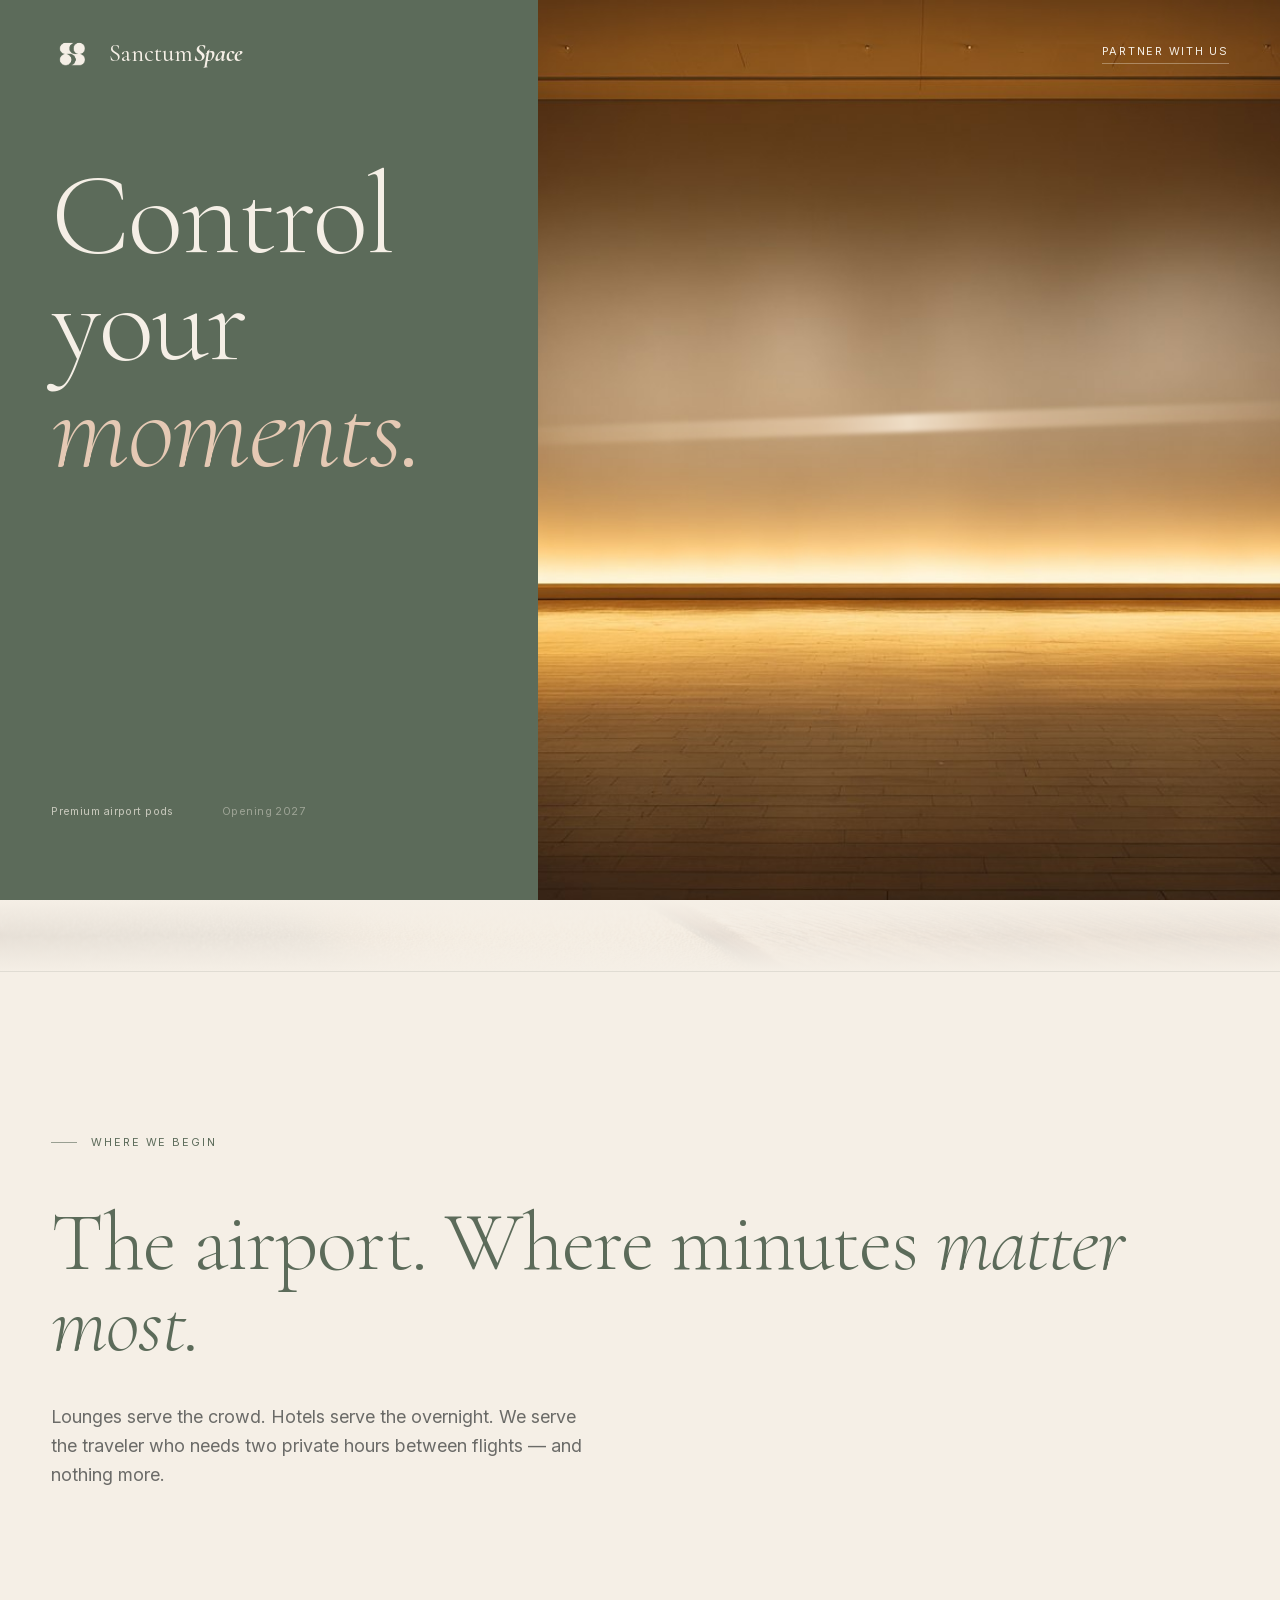
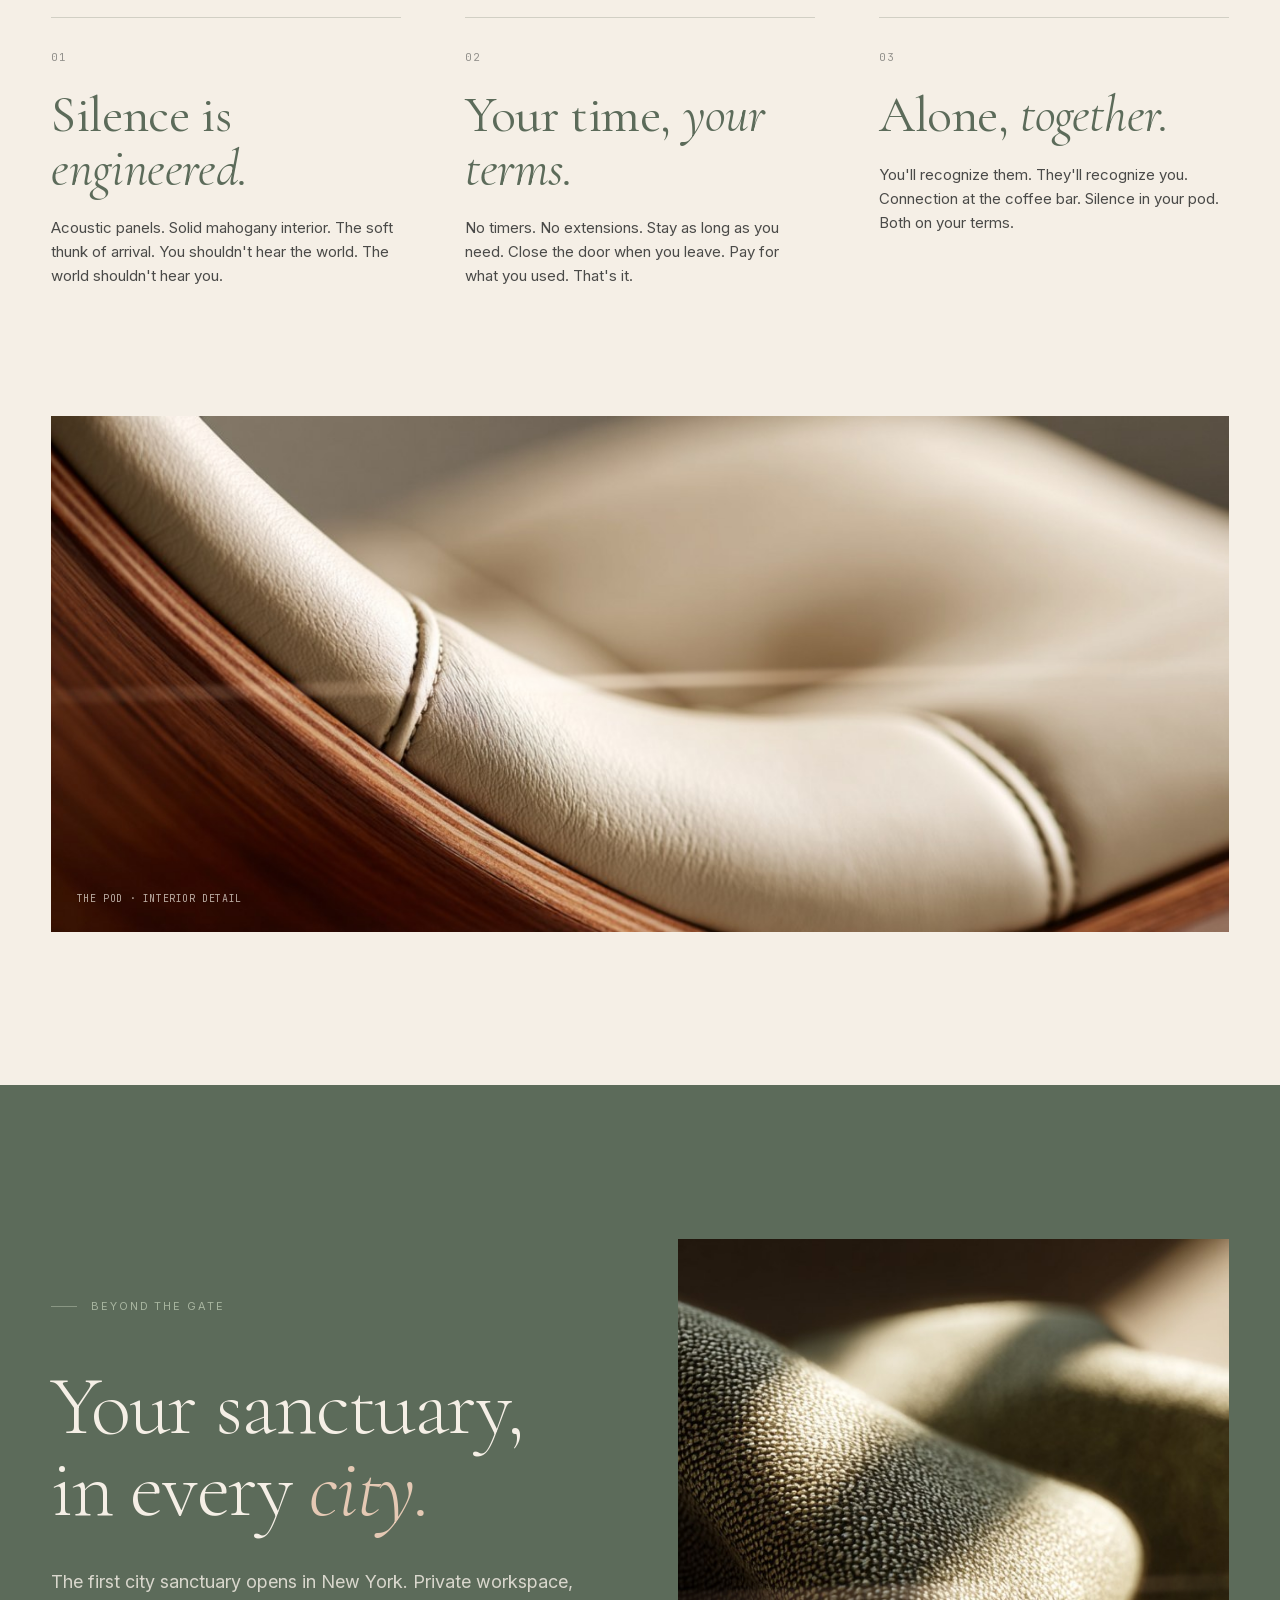
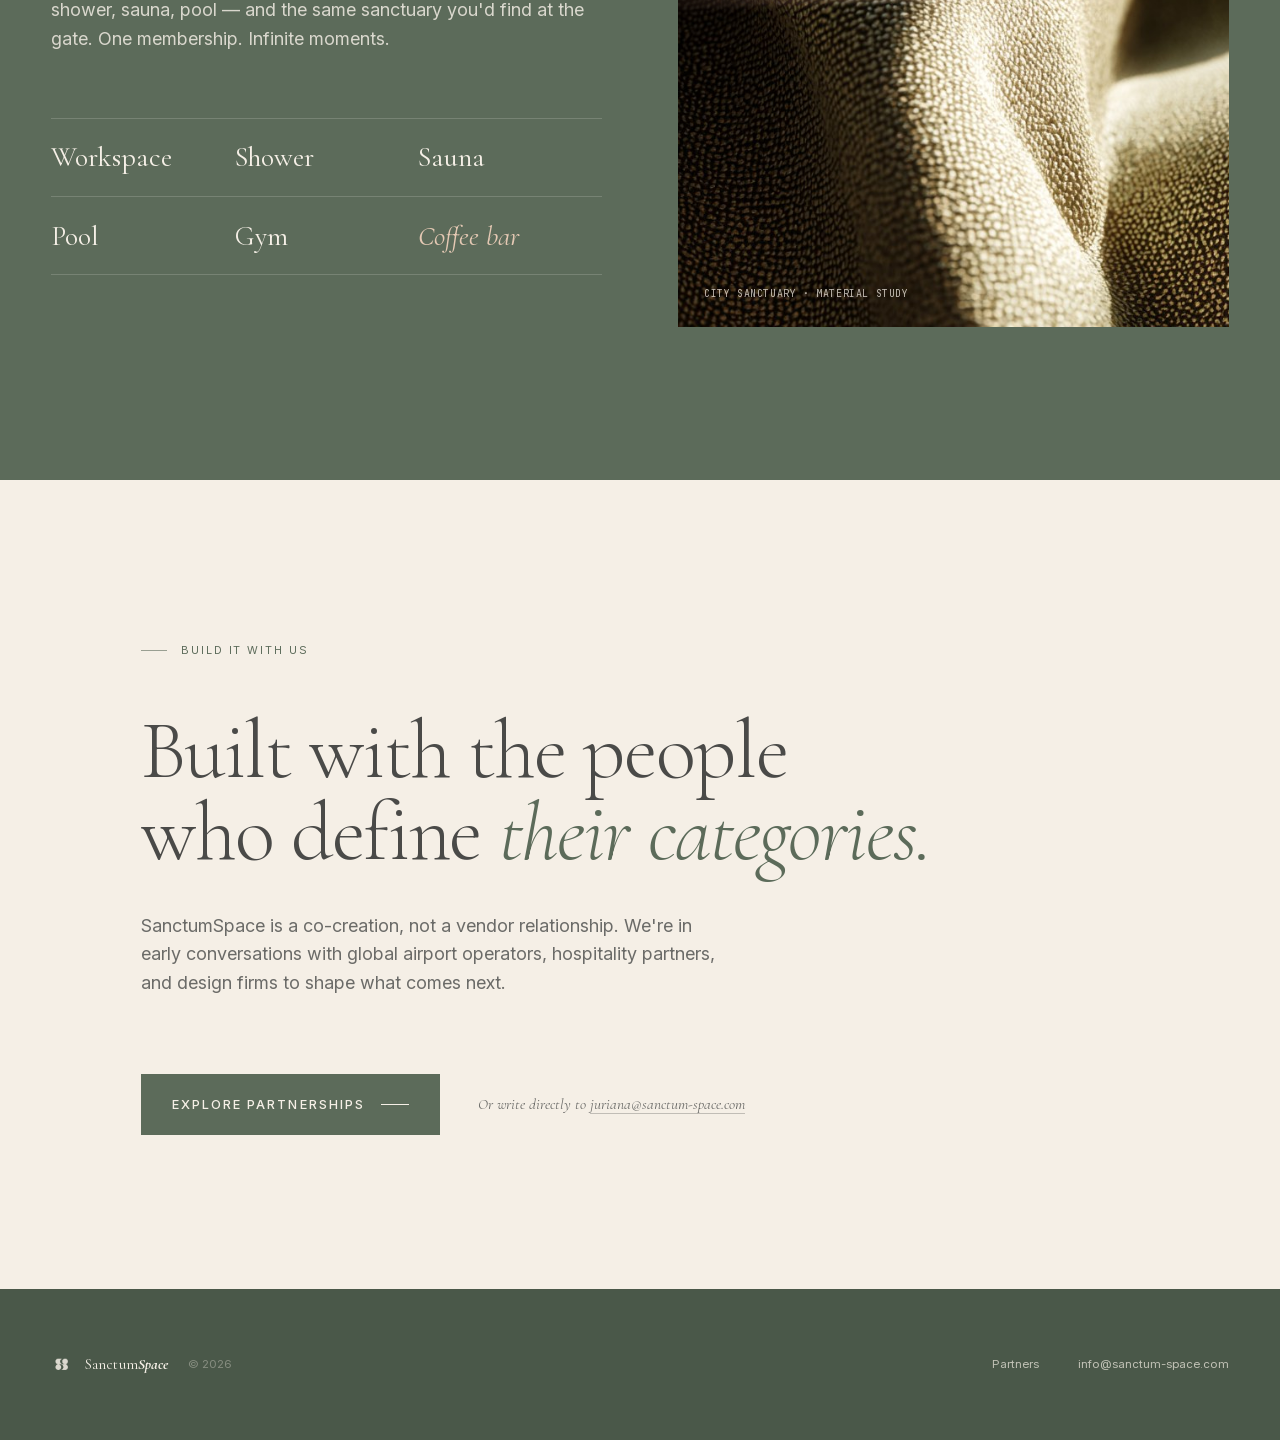
==== commit 9ee0d3e3: "Add files via upload" ====
--- a/index.html
+++ b/index.html
@@ -1,764 +1,191 @@
-<!doctype html>
-<html lang="en">
+<!DOCTYPE html>
+<html>
 <head>
-  <meta charset="utf-8" />
+  <meta charset="utf-8">
   <title>SanctumSpace — Control your moments</title>
-  <meta name="viewport" content="width=device-width, initial-scale=1" />
-  <meta name="description" content="Premium private pods for the world's leading airports. Opening 2027." />
+  <style>
+    * { margin: 0; padding: 0; box-sizing: border-box; }
+    body { background: #5C6B5A; display: flex; align-items: center; justify-content: center; min-height: 100vh; font-family: -apple-system, BlinkMacSystemFont, sans-serif; }
+    #__bundler_loading { position: fixed; bottom: 20px; right: 20px; font: 13px/1.4 -apple-system, BlinkMacSystemFont, sans-serif; color: #666; background: #fff; padding: 8px 14px; border-radius: 8px; box-shadow: 0 1px 4px rgba(0,0,0,0.12); z-index: 10000; }
+    #__bundler_thumbnail { position: fixed; inset: 0; width: 100%; height: 100%; display: flex; align-items: center; justify-content: center; background: #5C6B5A; z-index: 9999; }
+    #__bundler_thumbnail svg { width: 100%; height: 100%; object-fit: contain; }
+    #__bundler_placeholder { color: #999; font-size: 14px; }
+  </style>
+  <noscript>
+    <style>#__bundler_loading { display: none; }</style>
+    <div style="position:fixed;bottom:12px;left:12px;font:13px/1.4 -apple-system,BlinkMacSystemFont,sans-serif;color:#999;background:rgba(255,255,255,0.9);padding:6px 12px;border-radius:6px;box-shadow:0 1px 4px rgba(0,0,0,0.08);z-index:10000;">
+      This page requires JavaScript to display.
+    </div>
+  </noscript>
+</head>
+<body>
+  <div id="__bundler_thumbnail">
+    <!-- Splash: simplified SanctumSpace lockup on sage. Two overlapping
+         vertical S-mark circles in cream + the brand wordmark. Shown while
+         the bundle unpacks, and as the permanent no-JS fallback. -->
+    <svg viewBox="0 0 1200 800" xmlns="http://www.w3.org/2000/svg" aria-label="SanctumSpace">
+      <rect width="1200" height="800" fill="#5C6B5A"></rect>
+      <g transform="translate(600 360)" fill="none" stroke="#F5EFE6" stroke-width="14">
+        <circle cx="-46" cy="0" r="72"></circle>
+        <circle cx="46" cy="0" r="72"></circle>
+      </g>
+      <text x="600" y="540" font-family="Cormorant Garamond, EB Garamond, Garamond, serif" font-size="58" fill="#F5EFE6" text-anchor="middle" letter-spacing="0.02em">
+        Sanctum<tspan font-style="italic" font-weight="700">Space</tspan>
+      </text>
+      <text x="600" y="610" font-family="Inter, Helvetica, Arial, sans-serif" font-size="16" fill="#F5EFE6" fill-opacity="0.55" text-anchor="middle" letter-spacing="3" text-transform="uppercase" style="letter-spacing:3px">
+        CONTROL YOUR MOMENTS
+      </text>
+    </svg>
+  </div>
+  <div id="__bundler_loading">Unpacking...</div>
 
-  <link rel="icon" type="image/png" href="assets/logomark-sage.png" />
+  <script>
+    
+document.addEventListener('DOMContentLoaded', async function() {
+  const loading = document.getElementById('__bundler_loading');
+  function setStatus(msg) { if (loading) loading.textContent = msg; }
 
-  <link rel="preconnect" href="https://fonts.googleapis.com" />
-  <link rel="preconnect" href="https://fonts.gstatic.com" crossorigin />
-  <link href="https://fonts.googleapis.com/css2?family=Cormorant+Garamond:ital,wght@0,300;0,400;0,500;0,700;1,300;1,400;1,700&family=Inter:wght@300;400;500&family=JetBrains+Mono:wght@400&display=swap" rel="stylesheet" />
+  // Error sink persists across replaceWith since it's on window, not the DOM.
+  window.addEventListener('error', function(e) {
+    var p = document.body || document.documentElement;
+    var d = document.getElementById('__bundler_err') || p.appendChild(document.createElement('div'));
+    d.id = '__bundler_err';
+    d.style.cssText = 'position:fixed;bottom:12px;left:12px;right:12px;font:12px/1.4 ui-monospace,monospace;background:#2a1215;color:#ff8a80;padding:10px 14px;border-radius:8px;border:1px solid #5c2b2e;z-index:99999;white-space:pre-wrap;max-height:40vh;overflow:auto';
+    d.textContent = (d.textContent ? d.textContent + String.fromCharCode(10) : '') +
+      '[bundle] ' + (e.message || e.type) +
+      (e.filename ? ' (' + e.filename.slice(0, 60) + ':' + e.lineno + ')' : '');
+  }, true);
 
-  <style>
-    /* ── design tokens ────────────────────────────────────── */
-    :root {
-      --cream: #F5EFE6;
-      --cream-deep: #EDE5D8;
-      --sage: #5C6B5A;
-      --sage-deep: #4A5849;
-      --sage-light: #A8B5A0;
-      --stone: #C9B8A8;
-      --accent: #C9997A;
-      --accent-soft: #E5C9B4;
-      --ink: #4A4A48;
-      --ink-soft: #6B6B68;
-
-      --serif: "Cormorant Garamond", "EB Garamond", Garamond, serif;
-      --sans:  "Inter", "Helvetica Neue", Helvetica, Arial, sans-serif;
-      --mono:  "JetBrains Mono", ui-monospace, "SF Mono", Menlo, monospace;
-
-      /* fluid type — clamps used throughout */
-      --display-1:  clamp(48px, 9vw, 132px);
-      --display-2:  clamp(40px, 6.5vw, 88px);
-      --headline:   clamp(28px, 4vw, 56px);
-      --body-large: clamp(16px, 1.4vw, 21px);
-      --body:       clamp(15px, 1.15vw, 17px);
-      --eyebrow:    clamp(10px, 0.85vw, 12px);
-
-      /* horizontal page rhythm */
-      --gutter: clamp(20px, 4vw, 56px);
+  try {
+    const manifestEl = document.querySelector('script[type="__bundler/manifest"]');
+    const templateEl = document.querySelector('script[type="__bundler/template"]');
+    if (!manifestEl || !templateEl) {
+      setStatus('Error: missing bundle data');
+      console.error('[bundler] Missing script tags — manifestEl:', !!manifestEl, 'templateEl:', !!templateEl);
+      return;
     }
 
-    /* ── reset + base ─────────────────────────────────────── */
-    *, *::before, *::after { box-sizing: border-box; }
-    html, body { margin: 0; padding: 0; }
-    html { scroll-behavior: smooth; }
-    body {
-      font-family: var(--sans);
-      font-weight: 400;
-      font-size: var(--body);
-      line-height: 1.55;
-      color: var(--ink);
-      background: var(--cream);
-      -webkit-font-smoothing: antialiased;
-      -moz-osx-font-smoothing: grayscale;
-      text-rendering: optimizeLegibility;
-    }
-    img { display: block; max-width: 100%; height: auto; }
-    a { color: inherit; text-decoration: none; }
-    a:focus-visible, button:focus-visible {
-      outline: 2px solid var(--accent);
-      outline-offset: 4px;
+    const manifest = JSON.parse(manifestEl.textContent);
+    let template = JSON.parse(templateEl.textContent);
+
+    const uuids = Object.keys(manifest);
+    setStatus('Unpacking ' + uuids.length + ' assets...');
+
+    const blobUrls = {};
+    await Promise.all(uuids.map(async (uuid) => {
+      const entry = manifest[uuid];
+      try {
+        const binaryStr = atob(entry.data);
+        const bytes = new Uint8Array(binaryStr.length);
+        for (let i = 0; i < binaryStr.length; i++) bytes[i] = binaryStr.charCodeAt(i);
+
+        let finalBytes = bytes;
+        if (entry.compressed) {
+          if (typeof DecompressionStream !== 'undefined') {
+            const ds = new DecompressionStream('gzip');
+            const writer = ds.writable.getWriter();
+            const reader = ds.readable.getReader();
+            writer.write(bytes);
+            writer.close();
+            const chunks = [];
+            let totalLen = 0;
+            while (true) {
+              const { done, value } = await reader.read();
+              if (done) break;
+              chunks.push(value);
+              totalLen += value.length;
+            }
+            finalBytes = new Uint8Array(totalLen);
+            let offset = 0;
+            for (const chunk of chunks) { finalBytes.set(chunk, offset); offset += chunk.length; }
+          } else {
+            console.warn('DecompressionStream not available, asset ' + uuid + ' may not render');
+          }
+        }
+
+        blobUrls[uuid] = URL.createObjectURL(new Blob([finalBytes], { type: entry.mime }));
+      } catch (err) {
+        console.error('Failed to decode asset ' + uuid + ':', err);
+        blobUrls[uuid] = URL.createObjectURL(new Blob([], { type: entry.mime }));
+      }
+    }));
+
+    const extResEl = document.querySelector('script[type="__bundler/ext_resources"]');
+    const extResources = extResEl ? JSON.parse(extResEl.textContent) : [];
+    const resourceMap = {};
+    for (const entry of extResources) {
+      if (blobUrls[entry.uuid]) resourceMap[entry.id] = blobUrls[entry.uuid];
     }
 
-    /* ── shared atoms ─────────────────────────────────────── */
-    .serif { font-family: var(--serif); font-weight: 300; letter-spacing: -0.012em; }
-    .serif em { font-style: italic; font-weight: 300; }
+    setStatus('Rendering...');
+    for (const uuid of uuids) template = template.split(uuid).join(blobUrls[uuid]);
 
-    .eyebrow {
-      display: inline-flex;
-      align-items: center;
-      gap: 14px;
-      font-family: var(--sans);
-      font-weight: 400;
-      font-size: var(--eyebrow);
-      letter-spacing: 0.18em;
-      text-transform: uppercase;
-    }
-    .eyebrow::before {
-      content: "";
-      display: block;
-      width: clamp(20px, 2vw, 32px);
-      height: 1px;
-      background: currentColor;
-      opacity: 0.6;
+    // Strip integrity + crossorigin — blob URLs from a file:// document inherit
+    // a null origin, so crossorigin forces a CORS fetch that SRI then rejects.
+    // The manifest bytes are ours; SRI protects against CDN compromise, not this.
+    template = template.replace(/\s+integrity="[^"]*"/gi, '').replace(/\s+crossorigin="[^"]*"/gi, '');
+
+    const resourceScript = '<script>window.__resources = ' +
+      JSON.stringify(resourceMap).split('</' + 'script>').join('<\\/' + 'script>') +
+      ';</' + 'script>';
+    // Inject after <head> so the DOCTYPE stays first; prepending the script
+    // would push the parser into quirks mode. DOMParser always emits a <head>
+    // (synthesizing one if the source HTML omitted it) but may carry
+    // attributes through, so match the full opening tag. slice() rather than
+    // replace() keeps us clear of $-pattern substitution in resourceScript.
+    const headOpen = template.match(/<head[^>]*>/i);
+    if (headOpen) {
+      const i = headOpen.index + headOpen[0].length;
+      template = template.slice(0, i) + resourceScript + template.slice(i);
     }
 
-    .micro {
-      font-family: var(--sans);
-      font-size: clamp(10px, 0.85vw, 12px);
-      letter-spacing: 0.04em;
+    // Parse the template and swap the root element. Scripts inserted via
+    // DOMParser/replaceWith are inert per spec — re-create each with
+    // createElement so they execute, awaiting onload for src scripts to
+    // preserve ordering (React before ReactDOM before Babel before text/babel).
+    const doc = new DOMParser().parseFromString(template, 'text/html');
+    document.documentElement.replaceWith(doc.documentElement);
+    const dead = Array.from(document.scripts);
+    for (const old of dead) {
+      const s = document.createElement('script');
+      for (const a of old.attributes) s.setAttribute(a.name, a.value);
+      s.textContent = old.textContent;
+      // text/babel scripts with a src: fetch and inline. transformScriptTags
+      // does XHR against the src, but blob:null/ from a file:// origin is
+      // silently dropped. Inlining makes it a plain inline babel script,
+      // which transformScriptTags handles unconditionally.
+      if ((s.type === 'text/babel' || s.type === 'text/jsx') && s.src) {
+        const r = await fetch(s.src);
+        s.textContent = await r.text();
+        s.removeAttribute('src');
+      }
+      const p = s.src ? new Promise(function(r) { s.onload = s.onerror = r; }) : null;
+      old.replaceWith(s);
+      if (p) await p;
     }
+    // Babel standalone auto-transforms type=text/babel on DOMContentLoaded,
+    // which fired before we swapped the document. Trigger manually if present.
+    if (window.Babel && typeof window.Babel.transformScriptTags === 'function') {
+      window.Babel.transformScriptTags();
+    }
+  } catch (err) {
+    setStatus('Error unpacking: ' + err.message);
+    console.error('Bundle unpack error:', err);
+  }
+});
 
-    /* light slash — the architectural-direction signature */
-    .light-slash {
-      position: absolute;
-      pointer-events: none;
-      background: linear-gradient(90deg,
-        rgba(201,153,122,0) 0%,
-        rgba(201,153,122,0.55) 40%,
-        rgba(229,201,180,0.85) 50%,
-        rgba(201,153,122,0.55) 60%,
-        rgba(201,153,122,0) 100%);
-      filter: blur(2px);
-      mix-blend-mode: screen;
-    }
+  </script>
 
-    /* ── top nav ──────────────────────────────────────────── */
-    .topnav {
-      position: absolute;
-      top: 0; left: 0; right: 0;
-      z-index: 10;
-      display: flex;
-      justify-content: space-between;
-      align-items: center;
-      padding: clamp(20px, 2.5vw, 32px) var(--gutter);
-    }
-    .nav-logo {
-      display: flex;
-      align-items: center;
-      gap: 14px;
-      color: var(--cream);
-    }
-    .nav-logo img {
-      height: clamp(34px, 3.4vw, 47px);
-      width:  clamp(34px, 3.4vw, 47px);
-      object-fit: contain;
-    }
-    .nav-logo .wordmark {
-      font-family: var(--serif);
-      font-weight: 400;
-      font-size: clamp(18px, 1.9vw, 26px);
-      letter-spacing: 0.005em;
-      line-height: 1;
-      white-space: nowrap;
-    }
-    .nav-logo .wordmark em {
-      font-style: italic;
-      font-weight: 700;
-    }
-    .nav-link {
-      font-family: var(--sans);
-      font-weight: 400;
-      font-size: clamp(10px, 0.85vw, 12px);
-      letter-spacing: 0.16em;
-      text-transform: uppercase;
-      color: var(--cream);
-      position: relative;
-      padding-bottom: 4px;
-      white-space: nowrap;
-    }
-    .nav-link::after {
-      content: "";
-      position: absolute;
-      left: 0; right: 0; bottom: 0;
-      height: 1px;
-      background: currentColor;
-      opacity: 0.35;
-    }
-    /* mobile: show only the abbreviated link */
-    @media (max-width: 600px) {
-      .nav-link .full { display: none; }
-    }
-    @media (min-width: 601px) {
-      .nav-link .short { display: none; }
-    }
+  <script type="__bundler/manifest">
+{"a5ddf01d-c4cf-4e0f-b2d4-ea882b963fea":{"mime":"image/png","compressed":false,"data":"iVBORw0KGgoAAAANSUhEUgAAAe0AAAHqCAYAAAApsRZDAAAQAElEQVR4Aey9CZxcZZnv/7zVCSRVnaSqIJCuTsQFXEZwELdRh0XBKwrjgKLjdtErMuq4gDPqqFe9rjBXxnHD/4ALM+AujjoqLnNxXEEH3GFExQ1IV4clXU3SVQkmXe//OZ1EQ3pJLWd53nO+9Tlvqvqc9zzv7/[base64]/[base64]/[base64]/[base64]/[base64]/seb3n+fbbb1+15zXPAxEws9JMa+PR7enm2e2p5sXt1uSHZlrNd+rri7Rd3Gk1X7Ztqnns3u8HM8IRAoElCGDaS8Bh0XAEvPfLZlqTz223mpdru67dmryx3Wreqs0n2WZnS7/YE79zYHfmADmwpZl81jn58HK/fOoPy6Ynd+55vee5vGzHlj2vjTy3Vcfvtd2pra0mtE2fo9e/1+euNr9X27HX62j+nuVR/+jvqH27c+emRyiP4KfOHbeMd6Ym3q45/5e232mLWEU5zjUnpR+Jl/eLk78W8c9zIufq6xdo+2sv8u6uk2/t/X7Q9SOmdyjjn+nrT7WnJk8RHhAwRgDTNlaQkOVsa00erx92n9F2uzbfmZ7c4cT/i+Z0hrYj9YPzcH0+RBtT7wTK2nW5ttXaympCK/Q5eh3NUx/Sv/44Lfvjy7lXe5ZH/a/24l5Rvqt0cnnNuv+aWxrYP2qm5820mr/U99bcxokfGdnonXulpvFwbYdpi1jp0wJTb7Mipgcp4wdo96eK81/UsaINgHanNXmlHql5ls5ngkCmBDDtTPGHP3i7NfFG/WCb25Priv+GZnS6toO1MWVNwMlXvPOvds49tVJrPHq0NvYOt25dO2tZvY6/ZcvGg/S9dZW2yDi9mulrdCvkCF1/340TnZXoVNbBT3ROPrJHiz5/u337zY1ERyU4BBYggGkvAIVZSxOYaU2eqXs90WFaL+L+j4hEe3L6xGSEwAdVx+mVauMJo9Xx/1uujn1a/w5mUkO8VpsfmS3doaIfpc3i9OeybNlEpFPbBwYUyGoQ6JsApt03suKuMDM1+Qn9gPJ6yPtS3euJDtMWF4a9zHfoFtS7vOuepHvVZ2v7nD2JiytqtyYerO+tljZNQx66eE+TS54f6Z5pNX+5bap5rEmFiMoNAUw7N6VMJpHo6uvowyj6UHLO/1UyoxB1GALO+wtK4u47Wmu8fLS6/mvDxEp73Zmp5jOj95aI+6GIVCXghxM5Irq4TfPZqEeiXhBsKgg3TaBkWh3iMiOw/c5bDtcPnp9FV19HH0aZCWHgxQjsECcXzc7KA8r18VetrI39brGOFue3W5Pvbbea3jn5qEV9Q2oa1yNRF2l+m3WD938OGYvVIXA3Apj23XDwR/Q1Lf2w+cFsd+RG/eCJrqIFijkC7pKRke6RlWrjRasPbvzcnLwlBEWHj/X99XsR/5IluuVlUV03eC/TfJsz083/kZekMsqDYXcTwLR3g+BJRPes/zn6mpayOEYbkz0C1+gJ3zMrtbGzVqxe/0t78pZWpOb1q+jwsfaKvlqlT4WZxpyXr2r+P9i6dXJtYbIm0UQIYNqJYA0raLQXoB8obd2zfmFYyouk1r+pUms8YrTW+HBoWet761+16faG3Cc07THrPaa009+mG8fnxRyXcFkRyGBcTDsD6JaG7LSaX4/2AlTTsDem0BBMCRD4iXfy+Ept/I0JxE40ZPQ9ZjXr6Hvhz0l0oNCCe3mNcvlNxCc06ejNngCmnX0NMlEQXSCjHxxd3f05IRMBDNoLgbdUao2jR6uN/+ils6U+7anmxdH3mFUTG4MKYYHpXhGf9nTzvAWWMQsCixLowbQXXZcFgRJotybf60QuU/n6pP8yWSPwOy3Mk9Ww32BNWC969P31E3HR/b576V3wPrv2uq8qOAXS74MApt0HrDx0bU83ryjIlbtBlsuJ+9qIK51YrjU+G1oC0eHedqu5Q99fDwpNe8Z6HxVx03ZaxjoYPgACwZp2AGzNSdQPhevFyxPNCUPQbgLuC+Xa2Ekrqut+s3tGME8z05OvjA73quBl2pj6JxBx+6z+H31z/6uyRpEIYNoFqPZMa+OftltNPX0tDyxAukGm6Lx7e6U29qQQxbdbk//uvH97iNoNan59p9X8iEFdSDJCANOOtRD2gukHwOlOStcKD7sEnFxUro/9vV2Biytrt5p6PtYHubGxeFbZLtGt62fNTE1+IlsVjG6VAKZttTIx6NLz12frB8BnNFTRbmahKYcx6R7qBdGdzcJQe3eV7dbET3WO1V/hUmnhTtF9/nWDKKhfZwuXdljKMe2w6tWz2s7UxNP1/PX7oxVoZglcFt033Ky6JYS1W5M3irijhEeSBJ7SmW7m8d7sSTLLfWxMO4cl7kxPnuGd+3gOU8tRSu4LlVojyJuOzLSavxTxh+eoGGZT8V6e2W5NfMGsQISlTgDTTh15sgNua00e772/PNlR4ohe4BjOfy/gi85udCJHFLh6GaTuTtVTXf+cwcAMaZAApm2wKMNImhX/gWHWZ93ECfywvKYR5HlgPST+efawE39/LDyAlxd2Ws1zFl7I3CIRwLRzVO12q/kj9oKGK2jCa084L6c7p/[base64]/3WitEeT5yPb0xHeVyGptTHYIPFCPrF1qRw5K0iSAaadJO+ax9FDZsq6TzwkPywQ6egb7fMsCF9M205r8O/HuzxZbzvxMCZypR9iemakCBs+EAKadCfZ4Bu1MT35KI9W1MdklcHm5Ph7cd+b9bbeNOvEX2MWKMufkbX7TpgokzsY/mAAAEABJREFUikUA0w603u3WxPNUOuexFYLhaaJSazzXsL5FpXWW7/ypLnTaApsKJfeenQO7Hy5UxiQrmHawbwL3pmClF0W4k3+VAB+7vw98rwClF1Hy6bs34IuYeyFzxrQDLLt+qEY/3bc+QOkFkuyvq1QbrwsxYS/y8hB1W9acpDbn3auSjE9sWwQwbVv12K+azuaJR+mH6rP225EOmRJwrvTmTAUMOPju22UeNuDqrJYBAe/kfrs35DMYnSHTJoBpp0182PFK7m3DhmD9xAlcXQ70O9ni5czE6TBA7ATUuJ+yffrW+/QXmN4hEsC0A6padO5K97JPCEhyEaV2SuJeG2Li7VYzuqteOUTthdfsZcWsn+Vq/wK8EUoFyDFHKbqzcpRMXlO5cWVt7JuBJse9xQMt3G7Zp0c3W9r9OtgnhC9NANNemo+ZpdFetooJ8tehVHdhJl+Svw8xWd3L/qLqXqaNKWACs+JeHLB8pPdAANPuAZKNLu5vbOhAxWIE9NTFjaNrGl9dbLnx+acY14e8Hgg45/[base64]/BLZUao2z99fJ4nI9D/9Si7rQNByBrpT+crgIrG2VgH3TtkouJV0l505MaSiGGZCA8zI54KoWVjvIggg0xEsguiBtW6vJne3ixWoiGqZtogwLi9g6telILx7TXhiPmbneSfQTqWb09Cqk3Zq4UPtWtTHlkEDXO74RkMO6YtqDFTWVtUZcF8NOhfQQgzjZrofG3zBEhAxXdQ/PcHCGTppAyZ+a9BDET58App0+855H9CLH9NyZjtkQ8LIlm4FjGbUSSxSC2CTg5Qnbd13IalMfqgYigGkPhC21lfrbUk5NFgPtReDze70O7WUjNMHo7Y/[base64]/2QPijci0RIgcHsCMVMJ6UX6+6qX8AibgD/Me78s7BxQv4cApr2HhKVnJ3zdy1I9FtCixnfnArODmOWcrApCKCLjIrB8+/Sm9XEFI062BDDtbPnPG13/c0Xnn8bnLWCGKQJ6nvAuU4L6EeMlD9dM9JNx4ft2vTyg8BByAgDTNlbI2e7sA41JQs5CBLxMLDTb+rz21GT0y0/LretEX7wEXEm4z3y8SDOLhmlnhn7hgb0rcdOLhdHYmuvC/[base64]/kiJSHQGdxYSyLPAsTEtI0V2YnbYkwSchYgsKP0++8uMNv8LCfC6RfzVYpfoOti2vFTzSZiKZthGRUCYRMYGTkgSPNz4raFTR71gxDwJbdzkPUKuI75lDFteyXq2pOEon0JLPezQX41T8/Fc/pl32IW4G/XdSMFSLMQKWLa5srsvTlJCJpHwO8sHTpvZggzAv1+eQhobWvsOtv6ULckgb0WYtp7wTDxsiSYtolCLC1ituQfuXQPo0u9zBpVhqwECXjHtTIJ4k01NKadKu79D+bEbd5/L3pkTcB5uUfWGhgfAj0T8K7Vc186miZgyLRNc0pNnPNye2qDMdAQBNzoECtnuSobhVnSz2hs72RrRkMzbMwEMO2YgQ4bznv/W43BlZ4KwfTkJMhz2t7LDaa5Ii4RAiXn24kEJmjqBDDt/SBPe3G53rhZx7xJG5NlAl7qluUtps1L6YuLLWN+jgnMdoO87W6OKzJwapj2wOgSXNHLrxOMTuhYCPggvzq1qr7uek2fQ+QKoVCTK4V5291CFam3ZDHt3jil26vkf7X0gCzNmoAXtyJrDQOP7+S2gddlxfAIONm0+wheeNpRPI8Apj0PSfYznHe/zF4FCpYi4ETC/eENL1xJvFRx87bMy3fyllKR88G0DVbfiw/ySk+DKJOT5OTQba3mYckNkGBkz5XECdI1F9qLcGjcXFUGF4RpD84usTVL3t2YWHACx0PAy4pZkXMlwId38vMAZSN5QALO8Y2BAdGZXA3TNliWlfXGt4X/aDFVJrkweoj8uOSiJxfZib9Uo/O1QoVQhMl15ctFyLMoOWLaVivtXZA//WgVZ0K6gvzaV6U2/iPlwU/AKoTcT7rxz0Vo+aoypm22nj66yYpZdQibI7B67t8B/jGwyjYDGpCQNIGufDvpIYifLgFMO13evY/m3Q9770zPjAjUO5s3hvnDISLcGS2jN02aw+r57J+lOR5jJU8A006e8UAjVOpjXxJxfF9bbD+6buQc2woXVuel+0pd4rXtNfEybwS60v1G3nIqej6Ytul3gL/KtDzEiXP+0SFiGK2t/7Hq5qtACiHH09Va55/kOL9CpoZpWy67d9daloe2OQLj7VbztLlXof3j5KchSEbjwAS4anxgdHZXxLTt1kbK7Z2XqDwuGFIIhien2qJDzfoU1uS68qKwFKO2HwKu2/1aP/3pGwYBTNtwndyGDZFhf8WwRKTtInD4rqew/i3v+kW5qbBUW1FrXsf3ywet52uj5svUv0BMu39m6a7hhENc6RIfZLRD2tPN8wZZMfN1vHAKJvMixC/Ae/m3+KMS0QIBTNtCFZbQcFd3xad0cbTHrU9MZgl4OcustqWEze583lKLWRYWgd1qO5Wdyy7c/ZqnnBHAtI0XtF6v3+m9+7xxmcgTqbVbE08KDURl7T2aqvkabUx5IeDkMnfIITN5SYc87k4A0747D5N/lfzsu00KQ9TeBJaLuP8tAT66y9ypAcpG8iIERkrddy6yKKPZDBsnAUw7TpoJxZq7oMQJF6QlxDfGsEdu3Tq5NsZ4qYRatWrsdh3oNm1M4RO4fMXq9b8MPw0yWIwApr0YGWPznZf3G5OEnPkEyqWd/gPzZwcx5wVBqETk0gRK7oKlO7B0D4FQnzHtQCpXrjU+q1Kv1sZkm8CxIe5tV2qNzynWjdqYQiWgR+Mqa8b4NkCo9etRN6bdIygL3XxJ3mxBBxqWJFDXve2Ll+xhdaGT061KQ9f+CXjp/uP+e9HDNoH9q8O098/ITI/RNY2virgvCA/rBE5sTzcfal3kvvoq1cb3dd4PtDGFRkD3sker67kDWmh1G0BvaYB1WCVDAl3vXpvh8AzdG4HV4iXIvW3n5cm9pUgvSwS6I+5MS3rQkhyBLEw7uWwKEHlVfd31XuRdwsM6gWPaU5Mvti5yX327bm3q37fvfP42TMDJ+bu/AWBYJNLiIoBpx0UyxTijtcbL1bhvTHFIhhqEQMm/bpDVsl6nUht/iWq4SRuTdQJObtDTGhx9s16nGPVh2ntgBvbsXemFgUkunlwv69pTzSC/Xz9Smj2peAULMmMOiwdZtsFFY9qDs8t0zVXVdf8p4ri/sBh/OHl8u9U8zbjKefJWrNnwK3HytnkLmGGGgHf+73UvO7p40IwmhCRPANNOnvEwIyy5bqU29lLtwHe3FYLx6UPG9S0oTw3hdZyGWRCNhZlXjlbH325BCBrSJYBpp8s7/tF27nxq/[base64]/nux/2mTZUQxO6tUc9vRzeL+eDe83idMgEnF5VrjXemPCrDGSOAaRsryDByyrWxk/R817eGicG6iRM4pH1g90eJj5LAAJVa42zd4/5yAqEJuR8C3vtP6YbTi/bTjcUFIIBp56zIo7XG8ZrSD7UxWSCwgAYnckR7auJ7CywyP0uN44lq3F8yLzRHAvX98o3R+vhf5SglUhmCAKY9BDyrq+oe0UNE/HVW9aFLCTj3iE6r+XV9Fdykxn2Kio5+KlafmJIl4K/TQ+KPSXYMoodEANMOqVp9aK3Uxh+k3fnFJoVgddJTGSdktMc9NJJKrfFk4RfnJNmHv66y6/9xssMQPSgCmHZQ5epPbKXWeGh0aK2/teidKoGQ97hrY09SVuxxK4QEpisrGHYCWMMPiWmHX8MlM9h1aI3f4F4SUsYL5/a4W80fZyxjoOErusftvIvnzlwDKcjjSu69ypWbp+SxtDHkhGnHANF6iMrcHpG7xLrOguv703aruXF6+qZaaBzK9bG/d94/IzTdFvXqkbFz9P/ryyxqQ5MNApi2jTokrkI/CKK7pr018YEYYBgC48v98o3t6eZDhwmSxbrl+vgnXLcb3fI0i+GTHDOt2Dd1u+7Icq3xnrQGZJwwCWDaYdZtINV6yO31UnIP15V/q43JJoGyeLm2PTX5YpvyFldVPmj9d52Xw5yTny/eiyULELhM/2/ec9VBY/+9wDJmQeBuBDDtu+HI/x+VNWPX6gfEvTXTS7UxWSXg/IUzreY3vb/xQKsSF9JVrjduLlcbD/Din6fLu9qYFiew0Tn/dP3/+JzFuyyyhNmFJYBpF7T0+kHx3K4vHeVFvllQBObT1vObx3WmK1PtqYm/MC92H4GjtfF/6S5z6/T9xR369mET/emd+4T+H9xQro5/MvqbBoFeCWDavZLKYb9V9XXXj9YaJ7hdV//uzGGKeUipLM59vt1qfjq0ZFatGrtd31/H68bH34WmPUG9V0anqEarY3m8cE94JE8A006esfkRoqt/u113tONcpOVaPUWNe1P7zsmHWRa5kLZyrfFP5Wp7hRgtbGQAABAASURBVC4r8imZm0T8Wbp3/bjoFJWyYILAQAQw7YGw5W+l6CKYsp6LdN5foNndoY3JHoFDpeuvUfP+TGi/FObcEXepYT1XNw6PdCIftYc2UUVzF5pVauN87TJRzIsEz9lsTDtnBR02nXJ9/FWVWmOtxinyXpGmb3o6vXNgd0bN+82mVS4gbm7jsNZ4tnh3qi5uacvtpBsn34iuG9H/T1xoltsqp58Ypp0+8yBG1A+a5+5wO+oqlttUKgSj0+vVuH17unm2UX2LyqrUx67Q91i9JO4E7ZS3X6X7cZSXnhZ4THTdiObHBIF9CQz8d2ngNVkx9wSq1cNa+sH65HJ1bJkXeZeI7NDGZI2Al/ered/amW4+xZq0/elZWRv7pr7HHuKdPF6c3LC//oaXR/83Lit5OU7zeXCUl2GtSAuYAKYdcPHSku6cmx2tNV6uH0YHdF3pRCfua2mNzTg9EzjEe/l0p9Xcou0c7/2yntc00HG02viPSrXxJyVx9xLxb1JJ09pCmL7jXfek6P+GtuesrDe+HYJoNIZLoJSkdGLnj8Cq6rr/LNfGTur60lHi/P+nGc5oYzJCQI+IrNL2rs705A7d+/5cuzXxYCPSepKhe6i/q9TG31ipNWojrnQfXekt2jraLE2qx104MtK9n+o8drS6no1YS9XJuZZSzvMjvYQIROfqKtXxF+uH1qq5e047OV+Hukkbkx0Cfynifqjm7dtTza+okZ8R0h74iuq63+j76w3aKt7P/qkePn+hbpBkdbOW63Xsd+mG6kMiPZXa2EtXrF7/S+EBgZQJFNC0UyZcgOGie05Xqo3X6ofZPaOL16Lzek4kuqHGZfpBG52n1M+7AoCwnKKeM1bDvlyNe0d7uvnl9tTkE6cD+kWx0fqGn+p77OLRWuP4zs7lq31JTlbc0V543BuKHefkY078y6Ir3EdKs0fo+9ppO2o0OkVUHc/bRXOKkSkkAph2SNUKQGt08Vp0Xq9ca/yTftA9Rz9o/0TPUT5fpcf94fpbEXehd+5VuvfzfOf9M72XZ+nWwZk63lm60XCufui+xIt7jnPuqdGHfFfcY3cfFXhYVw/vR212Vh4QfTC72dn1snPneNT88pF13WXukGgD5C6/ohq1yCjKM7Pl6CYh5W1S+b3cVdv199jyclVbtCxq1faKaH607uxI92Dn5TAv3QdHGzKq51TV9Q4RuV5bdpNXw3P+iuV++ZTuhW/W9pmZ1uSZ7enmQztTzXv4W25ZmZ24/Y+8du3araNrGl/Vml0s0fUVTrZLPI+ObmSeW642nlWujb83usJ9xZoNv4onNFEgEA8BTDsejkNHyXOArh+5RvPbrC3OaVLfvJ8erY5dUKmOf6hcH//4aL3xsdFa48OV2vgl5Vrj3ZX62PtGa2OXlatjn44+5FfVxr6++6jA91fV110ftdUHN34efTCXD94wUVl7j2bURkcPvXXVqrHbow2Qer1+Z9TWqlG4DRu2RTcJcY1Gp1a71/Suv91O57RFy6Lmjrgrmh+tu3r1+s3leuPm0dr6H0cbMpX62BWq6xWVWuMobS7aQBCR08XLV/V5i7YspuhrfafrnuWlquNa7+SmzuhIR43ca7tD24+0XRpd3BbdA31ba/L4zuaNj4xaW8+Xb53adGT0HBl+e3rimJnWxqPn5k03HxL9HfXrbJ54VPvOyYfp3v0p26aax0ZtZrr5P3Y9bzyx3WqepsueODO98cSZzc2T21ObTp2bp/N13NP16MAZM7pRET1re5q+fs7MVPPVfmTkbSL+eNUd3W0tDnYrvZf7b5/edO84ghEDAkkQ0M+9JMISs+gEog++mTubj9cP2L8rue4/KY9jtMU5Paor/pVzH+q6dxhn4LRiRRsIat6fq9QbJ+vzmo4e9u260okiLrpzlpfsHwephKO1nali9Hyu+7wy/4Yvla6Omuj5cq3tddGzGue14t0PnJR+NDfPy/ejv6N+vuSukq6/Rpz/YtfJt6LmdENl13PpShH5rC67wvnSla4kXxbX/cLcPJ2v434mOqwfbVREz9o+qa//1e26hiK6aUl0sZp2j2XSsPK3s777a91o2NxpTV4ZbRxE7+PtWzbeN5YRCAKBIQlg2kMCzPfqvWene2D31A+60zpTE2/XQ6w/jz74XFe+oh+w/6hRHqctiemUuQ913TvUsX8w02q+s9Nqnt7ZPLEhicGSjhntza+qrvvPSm0sukd1Kbo6WfNTs5S4Dv8mnUKe4te9+BPVxc+P3sezs6Vf6HssuiJfTyVM/K/27Tc38pQsuYRDANMOp1bmlG65o3l//SD7gLau7oHpOWb5rHfuld7J/[base64]/RvJggkSgDTThRvfoJv3Tq5Vj+YLtXm1Qw/LF4eEFB26/Vc6OWRdt3YOG9m5tZDA9I+T6oa9+e0HRDdiUsXTmhjyp7AMaLn7PU9dqueojknezkoyCsBTDuvlY0pr62bJx/Ynmp+pbTT36Yhz9QW9uTlNW7H7CY9WvAaNfLocGdM+aQfZrS6/[base64]/7TdmvipGtc/ak6HaCvo5A93vnRle7r5Jeu38txfgarVw1rl2thJ4t3f7K9v+suLO6Lz8ox2q/m7znTzKcWlQObDEMC0h6GXg3XVrC90UvqxiDtKeOwi4OUJ0a08O9OTT9s1I9x/K/Wxf3bRfdXF/SrcLHKn/DDv5dOd6eZHQ984zF1lAkioFIBGJCZAYPudtxyue5Q/kwIeCpceH977T+peUXQbzZEeVzHZbe6+6rWxI1Rc9KtY+sS0EIG056lxP1M3DjfOTDVfnfbYjBcuAUw73NoNrDy61ehsd+RGCeu71gPnO+SK0Q9WTG4N+M5qe/Kv1BpvKIk7Qf+O+8dbNCTTgATqzsn5M63mNwdcn9UKRqBUsHwLn67uOf4/79wrCw+iPwBrd91ZbeJ5/a1mr/fK2tg31bwP9iLftqeuuIqcyHF65Gtyy5aJfW4BXFwmZL4wAUx7YS65nKvn0KLbjp6Uy+RSScp9KC9X/47WGsc57/5vKtgYpDcCXtaNzLob1Lz5XndvxArZC9MuQNlnWhuPbreat+o5tPsXIN1EU3TR1b9TE99LdJCUgpfrY6/Woy6vSmk4humNgNPTVhe1WxNv7K17Nr0YNTsCmHZ27FMZWc36NCela0SkwF/l0uzjnJx7hH6o/tR7H/RtUCMko9WxC0T8WcLDGAH3f3SP+63GRCHHAAFM20ARkpLQaU28VGN/Vlv0y1D6xBQfAXdUZ3rTDdEPqcQXM5tIldr4JV588Ofrs6GX4Khe/vdMq/muBEfIWehipINp57TOupX+Ai/uPTlNz0ha/nC301+Viz3u2vi/iPNnGwGLjN0EnMg5atzB3x9/dzo8xUAA044BorUQM9F9tL1cZE1XHvXoh+oRnenJyTzkVqmOf9B5/4w85JKnHPQ9dq6e5npznnIqUi5x54ppx00043jbpprHOvGXZiyjaMMf3J6e+G4eki7Xxz8RmUQecslZDq9vtybelLOcSGcAApj2ANCsrjI9fVOt6+TfrerLtS7v/qzTan49DzmWa413ax6XaWMyRcC9tj216VRTkhCTOoF4TDt12Qy4LwE9rzqy3C+Pvodd23cZf6dDwIucoIcxP5XOaMmOUqk1nqMjRN860CcmIwSWiet+Pg935zPCM0gZmHaQZZsvuj09GRn2ofOXMCdlAk/Vw5hvTHnMRIYrV9vHaeCWNiY7BFyp1P1/duSgJG0CeTbttFlmNl60d6fnIaMfhMhMAwPvTcC9PA97Q84dcZf38va9M+O1AQJe1rVbTY6CGChFFhIw7SyoxzjmTHSluMhTYwxJqOEJrC657ueGD5N9hNF64x9UxdXamGwReFh7unmeLUmoSYMApp0G5b3HiPF1dGMPJ/4dMYYkVHwE7qN7Q7k4v62HyR+rWCa0MVki4OU1nc0bH2lJElqSJ4BpJ884sRFGdvrIFA5ObAACD0vgqZ3pyTOGDZL1+tFh8pKXZ2Stg/HnE/Ald/H8uczJMwFMO9DqtlsTb4yuVo5JPmESIuC9/0BCoVMNu7Le+LYOeIU2JlME3FGdVvMfTUlCTKIEMO1E8SYTfOvmyQc6cX+bTHSixkyg2plufjTmmJmEq9Qa0XeEN2cyOIMuSkA33s/evmXjfRftwIJcEcC0Ayxnyfl36H/UVQFK709yTnp7L6du1Q2tnKQT/QBNTlLJTRqrZ2dH2NvOTTmXTgTTXpqPuaXtqclTxMnjzQlD0FIEVo+U/IVLdQhlme5tRz8qclMoeouj0/+FnjJ7UnHyLW6mmHZotS91Xxea5JzpHSgdPTJyQmd68mkDrWxtJe8usCYJPSJe3N/BIf8EMO2Aatyebp4t3v1ZQJKRuheBrvdv3evPYF9W6mPvE3E/FR6mCDiR4zpTE1zlb6oq8YvBtONnmlhE1xW2pBOjm3xg/VA9TE9vPDGRkdIP+m/pD8mI+yPgnXvF/vqwPGwCmHYg9eu0Jl7qndwvELnIXJjAAeL8WxZeFNbcSm3szc7LL8JSXQi1x0SfFYXItKBJYtqBFF7PVz03EKnIXJrAMXn5ecWuuB8vnaqwOAMCXiS6WDCDkRkyDQKYdhqUhxxjZtf9xY8ZMgyrWyHgum+yImUYHZWdI8/X9XdoYzJFwB01M9V8pilJiImNAKYdG8rkAjmR45OLTuQMCNxnevqm4H/33B1yyIyI/3kG/IYbsgBrOyenCY9cEsC0jZd1+/Sme+sH4+nGZSKvPwJrDpDlufjetnf+5f2lTu+UCDwpDxuGKbEKahhM23i5dnofGXbwe2XGMacuz3v38NQHTWDA0er6r2nY32pjGo5A3GsfuLx7AIfI46ZqIF7JgAYkLEHAOX/SEotZFCwBf1i7NfG8YOXvJdyL3LLXn7y0QsD5J1iRgo74CGAvo4HGAAAQAElEQVTa8bGMPdLWqU1HipeTYw9MQAsElou4syQPj5Kcl4c0cpjDKbph+OCh8mJlcwQwbXMl+aOgEdc98Y9/8SqHBA7LQ06jaxpf1Ty2aGMyR8CdYk4SgoYigGkPhS/hlZ3k4rxnwpRCDj/enm6+IOQE9mjXQ+S37nnNsx0CWpfH2VETm5JCB8K0jZY/uvLTeznVqDxkxUTAeffUmEJlG8bLJdkKYPSFCDiR47a1mocttIx5YRLAtI3WbVl3eXQRyWqj8pAVEwEvvhpTqEzDjNYb/6ACdmpjMkZg1sujjUnKp5yUssK0UwI9wDD3GGAdVgmPwKHhSV5UcWfRJSzIjkDJjWc3OCPHTQDTjptoTPGcE36CMyaWxsM0Oq3mOcY19iqv1WtH+qVHwHk5Nr3RGClpAn2adtJyiL8Xgejw+F5/8jKnBEpe8nL40v00pzUKPC3/qMATQP5eBDDtvWBYebn7V6AOsKIHHckScOLqyY6QTnTv/dXpjMQofRI4aNtUk73tPqFZ7Z4L07YKd2BdbvaQgddlxeAIePH3Dk70AoIr7dl3LzCbWQYIdMUdZUAGEmIggGnHADH+EKX18cckomEC9/T+xgMN6+tJmtuwYZt25Kc6FYK1STcM11jThJ7BCGDag3HrYa2hujxkqLVZOTQCrj1deVpoohfRi2kvAibL2a4ko1mOz9jxEcC042MZY6TuvWIMRqgACDiRvNwA4/YAcBdPohdOueWk6pi2xUI6tzYpWcS1ScCL5KXmMzYJF17VWOEJ5AQApm2skO07Jx8mXtYZk4WchAnonvaGhIdIK/z2tAZinH4IeG7W1A8uw30xbWPF8X62gLcuNVaEbOTkY0/bec5pZ/P+2c+oLi8bhfvJM/+LMW1jNS7JyEHGJCEnHQK5+L/ovGNPO533S7+jrGnffnOj35Xob49ALj4o7GEdXFHX++C/+jN49rbWTFWN9yOpjpfQYHpungvREmI7ZFjXHTkgFzfxGZJD8Ktj2uZK6PT0pjlRCEqagJNy0kOkEt/Jr1IZh0H6JuC7XX6FrW9q9lbAtI3VxDm/0pgk5KRAwItb0dswtnt5L7x/jZZoZITPFqOl6UsWpt0XrhQ6ey7kSYGyuSH08MoOc6IGEKTHie4/wGqskgaBUmlZGsMwRrIEMO1k+fYdXfe4cvHh3XfirBD0BVx/KJ+X2/7wmhemCPju7O9NCULMQAQw7YGwJbdSybm7kotOZLsE/[base64]/5EApv1HFiZerT648XMVcrM2piIR8G4iH+k6frfZZiG3OudmF5fGklAIYNoGK+XE3WhQFpISJNB1/voEw6cZupLmYIzVIwEnnHbrEZX1bpi2wQp5kRsMykJScgR0D6j70+TCpxq5mupoDNYTAT398sOeOhrrhJz5BDDt+Uwyn+O9z8mh0sxRhiJg82ht/U9CEbsfnQfsZzmLMyDQ9ZKXIzkZ0LM1JKZtqx671DjX3PWCf4tBwOXi0GV7unl2MeoVXpYlJ9z/IbayZRsI086W/4Kje+84lLUgmbzO9HfmIjMvf5mLPHKYRLckv8hhWoVMCdM2WPZV9XXRoazvGJSGpGQI5OLbAl7kvsngIeqQBKZG1zS+OmQMVjdCYDHTNiKvuDL0A/Da4mZfrMydyDfzkLHmcVge8shhDrl4f+WwLgOlhGkPhC35lZx3v05+FEYwQKCzcmb2/QZ0xCGBi9DioBh/DE63xc80s4hhmXZmmNIf2LvZq3RULh5RCDmfbnMbNmwLPceZ1uSZoeeQV/3OuZ/nNbci5oVpG636aG39j8W5vHwNyCjl7GXpaZBcnM924s/JniYKFiCwo71jGeezFwAT6ixMe/jKJRfByw+SC05kCwSck49Y0BGDhvvHEIMQsRNwX1m7dm1efkEudjohBsS0LVfN+bzcJcsy5Sy1ba5UGx/IUkAcY09P31TTOGVtTMYI6JEcLkIzVpNh5WDawxJMcP2dbvbfNPwObf1PrBEAAZ+Lm+gs98svDgB2ISW6knyrkInnOGlM23Bx16zZEP3+7RcNS0TaEAS8lC4dYnVLqz7ekhi0/IHAlZU1Y3x19A848vEC07Zfxzx9XcM+7fQU3jZaG3tHesMlM9K21uQ9NfJqbUzGCHhxXzEmCTkxEMC0Y4CYZIiRke6nND6HyBVCvib3X3nIx4t8MA955DGHEfGfzmNeRc8J0zb+Dlixev0vvRP+8yVZpyxil+QtWQwb95he/IPjjkm84Qk4Jx9bWWvcNHwkIlgjgGlbq8iCerofWnA2M8Mk4OSGPJxr7LSap2sB6tqYjBHwXfcxY5KQExMBTDsmkEmGGa2u/5qI+4LwyAuBd/eQiPkuemj8IvMiiyjQ+/+q1MeuKGLqRci5VIQk85GjvyQfeRQ+i4lKtRH8V6TaU5tO1Uoeoo3JGAEv7j3GJCEnRgKYdowwkwxVqTU+J+xtS+gPJ/JPQeewR7ybPW/PS54tEfDXjdYbHBq3VJKYtWDaMQNNMpz3PrqSPMkhiJ0sgY3lWiN40263mqeJuKOEhzkCTty/mBOFoFgJYNqx4kw2mG5Bf0ScfDnZUYieFAHv/HuTip1y3HemPN7+hmP5LgJX6kYhtdnFIrf/[base64]/x8pql+rAsMwJvLtcbN/c4Ot0CJ4BpB1rAcq3xHhH3eeFhmoB38kzTAnsUNzIil/fYlW7pErhSNwo5l50u80xHw7QzxT/c4OXquqdohOjnO/WJySCBy0erjf8wqKsvSTOtZnRU58i+VqJzGgS2jJRmX5TGQImPwQA9E8C0e0Zlr6Nzbqe2F9hThiIl8FvdA3qaPgc9daaa93AifxN0EjkV78W9dMWaDb/KaXqktQgBTHsRMKHMLlfHPi3iuMWpmHp0Zkf8E0wpGlCMHt7/uK66XBuTKQLuwtHa2GWmJOVPjMmMMG2TZelPVKU2dpb37pP9rUXvxAh496rVq8d/kVj8lAK3d10t/qiUhmOYngm4L+j/+Zf23J2OuSKAaeeknKP1sadrKldqY8qUgH9TpT4W/A1w2lOTL+Zq8UzfSIsM7n6lhv2kRRYyuwAESgXIsTAp6jnUx4n46wqTsLFE9dzvRyu18Tcak9W3nJnNzZPF+Qv7XpEVkiYwJSXJxbcRkgaV5/jsaeesumoaD/IiN+YsrRDSie77HN3iMwSti2rUQ+IPdSX56KIdWJAVga4OfFZlzdi1+sxUYAJGTbvAFYkh9dLs7GM0zE3amFIh4K+r1Bp6lCOVwRIbZOvUpiP1kPhndYC6NiZLBLx7mb7HPmdJElqyIYBpZ8M90VHLB2+YcF6O00F+rY0pWQI/qdTGH5TsEMlH3z696d4l141+QW598qMxQj8EvJfX5uE6iX5ypu/iBDDtxdnMWxLSjHK9cfNIafZk1fzf2piSIXBNpdY4OpnQ6UWdnr6pNuu70UWMGHZ62HsayYmcO1pvnN9TZzoVggCmneMyRzdeUFM5Us9xfyvHaWaUWvS1m8YjMho8tmH9pk2V5bL8Kg14L21Mlgg4eWG51ni3JUloyZ4App19DYZUsP/VR2uN47XXv2ljiofApZXaWPBfu4kOiXcOnP2unsd+QDxYiBITgS26h/3kSrVxcUzxCJMjAph2joq5VCq6x32G7nG/Z6k+LOuJwFuUZfTTqD11ttpp6/Smx+oh8e+KuKOEhyUCt7lu9+RyrRFdEGhJF1qMEMC0jRQiDRm6x32OODlfx9qpLdEph8E7viQnq2G/IfTcZlqTZ5ake4XmcYg2JjsErtb316Hlg9brxpQdUSixRQDTtlWPxNXoIbfXinfn6kBbtDH1QECPUNxYro6tGV3T+GoP3U136UxNvN2Jv1S8rDAttHDi3CVq2I8uXNok3DcBTLtvZOGvUKmPvW/EjRyje903hJ9NPxkM1PdSPUJxX+dc0Ecnol/rarcmP++de+VAFFgpEQLOyy+ckzMqtbGzEhmAoLkjgGnnrqS9JbSieuivK9XGn2jvS7UxzSewY/fh8ODPX7enm2d7Jz8Q8X8xP03mZEfAXVKuN+5frja4SDS7IgQ3MqYdXMniFayH5J47MtK9n0b9oTamXQQ+qFwOGE3pcPiuIeP/9/bbb1/VnmperIfC36/RD9bGZIPAr31XnsDetY1ihKYC0w6tYgnoXbF6/S/[base64]/wudpWa9vlIb/5EVUegIlwCmHW7tElXu3BF3VWpjT6rUGvoemTPvTqIDphtcfc2/SXNzatYvT3foeEfbNtU8Vs36Ul8qXa2RT9eW6ymg5G6PTk3oe+yASm38koB0I9U4Af1ANq4QeZkT2G3eFf0QepuK0cN8+m+Y00Y99H9ORTdEKrXxN4aZwi7VW6c3PVbN+jNdJ9F95c/cNZd/DRD4rfP+mZVa4xA9gvMBA3qQkDMCmHbOCppkOvoh9Dr9MFrvXfckHSfas9M9Vn1le9qpGxtfKt9VGlXtG8q1RtC3cm1PTf6NmvUHSr77NcXOnrVCyH6SGRF3ob6/nLZ7l+vjHxceEEiIAKadENg8hx2trv+afjg9Wlup60onqil+WfO9Q5uVaUqFXLbD7airxuW6sXGKW7eurfOCnNSon9BuTb633Wr+Rpx/nybxfG1M2RK4Td/3F3V2Ll+t77FVldrYS7OVw+hFIVAqSqLkmQyBVdV1/6mm+ET94FobfYCJ+Dc5cdFeYFomvlMzu0nbld7Ls1VHtLdzkD4/p1o9rKXzg5v8LbesnGlN/K+ZVvOd7amJ76lRf0m5vkQT4eczFUIG0+91zOi00GXO+afreyt6smf+kgAACY9JREFUjx2q7/sXrV27dqsuMzkhKp8EMO181jWTrKIPsIqeKy7Xxk6q1BprtelnnBymhhPdovGDKurH2m7TtkNbv1NHxP1qboPAyUVO5Fw1s4foGMu13VPb40brjY9KwI/IrDvTk2dsGx35knPulZrjU71zdU3peuflF7pnd4OyvO6PTX6iy6Kb4vy3Pn9f21XavqPnLL4VNX19ze72A32O+v1an6Ma/LcuvzGKE8Xd9VpjOflj/Oj1niai63odV6JTIt/RGNco++9F6+9qEsXUPnKNiFy7e94PNW50vj2aF7Vo3as1p29on+j1VdFypxt4TuQb+vqbu5+/FT3fvc1tBEY/cBK16O5hV4iTrzhdV6JvOHiJ7gl/pex6/ncRuVyXf/kPy53oRs/cxZRXiLjPS7RcmxPR94v7wu7n9+q56At02evFu5eonjNdt/sofV9FBn2gPq/X9pxydfyT2ocJApkRKGU2MgMXgkC53ri5UhuPfgzh7Eqt8WBth2o7QJtzs7Pr9QPyVP2AfaHuJb9GgbzeiX+ZznuJ/v0/Z2flAeXpu1ZGfbVV9BDkEeVog6DaeFG51nh3pToeGYWulo/JbdiwrVwd+7Tm9phKtfEnlVpj/WitcV99Pko53n/XvPEHVWp7WuPoSq0Rbbgcqc8P0/bn2o7VdY6Pmr5+xO72UH2O+h2uz1ENjtTlGnf8QVHcXa811tyY47viR6/3tLkxovmN6JTIsRrjEZXq+CMrf9QRxYziP6JSazy8Mje/8RCNe3yl1ojmRS1a99FzudXm4vx5tLys9Yzm6esTdj8fHz3fvc1tBJ5aqTWidsbcc7XxhLKuW4m+4VBvRL++9rjKrufTKrXG0yrVxhPLe5ZXG6fM9Ztbf+wvK9FybeVaQ4/MjD1p9/PLyvXxV+myt1bqY+9TPR/m17aS+H9FzGEJYNrDEmT9gQmUD94woR+QV+gH7MWj9cY/RB+Y5dr4e3Xe+/[base64]/[base64]/[base64]/YEIAABCAAgT4IYNp9wKIrBCAAAQhAIEsCmHaW9G2OjSoIQAACEDBKANM2WhhkQQACEIAABPYlgGnvS4S/[base64]/[base64]/r/AQAA//8wfqUjAAAABklEQVQDAMJuNsVKfQyDAAAAAElFTkSuQmCC"},"dd7084c2-7ad6-40ec-aeb2-6fa2c23e4350":{"mime":"image/jpeg","compressed":false,"data":"/9j/4AAQSkZJRgABAQAAAQABAAD/[base64]/2wBDAAQDAwMDAgQDAwMEBAQFBgoGBgUFBgwICQcKDgwPDg4MDQ0PERYTDxAVEQ0NExoTFRcYGRkZDxIbHRsYHRYYGRj/2wBDAQQEBAYFBgsGBgsYEA0QGBgYGBgYGBgYGBgYGBgYGBgYGBgYGBgYGBgYGBgYGBgYGBgYGBgYGBgYGBgYGBgYGBj/wAARCAMwBbADASIAAhEBAxEB/8QAHAAAAgMBAQEBAAAAAAAAAAAAAgMAAQQFBgcI/8QAWhAAAgECAwMGCAkIBggEBgIDAAECAxEEEiETMWEFFEFRkdEGIjJScYGSoRUjM1NicoKx4QcWQkNUk8HSFyQ0c4OiNkRVY4WVwvAlRlayNUWElKPxZHR14ib/xAAaAQADAQEBAQAAAAAAAAAAAAAAAQIDBAUG/8QAMhEBAQABAgQFBAEDBQADAQAAAAERAhIDExRRBCFhkaExQVLhImLR8CMycYGxBTPxQv/aAAwDAQACEQMRAD8A/GyWhdiJaBWOK13SKSLsUr3CQlSJbUuxEgktRZCki7ECSEpSV2GloRIJIm05EUQ0tCJBJE1URINLQpLUYkRauKSLsXYJIm1UiJBJESGJEWqkCkEo8AkgkibVyAyr0meVCdCs6+GspW8aH6M/Tx4mzKEo6CmrAunIcPXhiKd4XTjpKD3xfE0JGGrh5KarUJZK0d0uh8GulGjCYpYhunOGzrxV5U2+jrXWiNU+8Vpv/[base64]/IXkFuPaRkLyDsgWUWTwRs9SZOBoyEyC3DDPkLUB+TUvIPcMM+QmTQ0ZC8iFuPDNs9S1A0ZCZQ3DBGTQmQfl4EyhuG0jIy8g/KTLwFuGCMhMhoyEycA3HtZ9mXkH5CZQ3DDPsybM0ZC8gbiwzZC1AfkLyBuGGVw/rFP0Sf3B5Bjh/WIfVl/ANwC6hhnyF5R+XgTILceGfITIPykyj3FgjJwKyGjLoVlQ9wwz5OBMg/[base64]/[base64]/[base64]/rUNP0Jfeg3DUdk+PT6ov7y8gXUMM+QmTQfk1L2YZGGVwZMljTk1KyOw9wwRkKcB+XgTKPcWGZwKycDQ4EcOAbhhnyky8B2TUvIG4trPkJkNGQmQe4YZ8hMo/[base64]/vj1PhuZVxr/AOUzOj/h07EUQaFejiKKq0ZqUHp1NPqa6GOsY3y8m08/OAtwLsHYpwclpKUXwJyaKOoaiiJahWFk8KsTKGkSwsgOUJJhJBKKJtOQK4hZV1hKKDVNNk2qkLyoJRDhhaMsdh516+Ijh41PjoUms0oWekW00pXtq7q3QFGnZau/[base64]/wDvgP7ZH3wF0wXDSwyxTiGSwU6YLp9Y1x1BsVKWCnTKcB2UrKPIwQ6YLjqaHBLvAcRypsIy6lOI9xBylZLBGS/QU4D8pTiVuLDO4FONui49orKgyMMzSKkklcfKKvoLrYPCYinSVWg705yqOUZOMptxsotr9FPW3W2Xpsz5p1S/Zne/[base64]/[base64]/[base64]/1xGtFUqcqdPLJ5pNuUpLpb/[base64]/wAnreLr47DYRxWJqOGbyfFbT9ZakSap1aTp1YRnB74yV0yJjPmq5x5FfDHJ3z8vYZPhrk1b8Q16YsuODwSVua0P3aGQw2DjGSWCwrvpeVGL+9FXl9qn/U7wC5a5M/af8rGLlnk39ofsMuOFwX7Hhv3Ue4PmmCv/AGPD/uo9xN5faqxxO8/z/sK5Z5N+fl7Eu4tctcm/Py9hhcywP7Fhn/hR7guZYH9iw37qPcTnhdqeOJ3nt+wLlrk1b60/YYXw3ybb5efsMJYHAfsWG/dR7g1gsB+w4b91HuFbwu1VJxO89v2Bctcm3+Wl7DCXLXJt/lp+wwlgOT7/ANgwv7mPcGsByff+w4T91HuJt4Xanjid57fsK5Z5N+en+7YXw3yZ8/L2GHzDk+2uAwv7mPcHHA8nWtzDCfuY9xN1cLtfg8cTvPb9lrlvkz56XsMJcucmW+Wn7DGfB/J17cwwv7mPcEsByf8AsGF/cx7ibq4Xanjid57fstcu8l/Pz/dsJcvclW0ry9hhrk/k/wDYML+6j3BrA4Bf6jhf3Ue4ndwu1+FY4nee37J+H+SumvL2GX+cPJCWuKa9MR6wWBW7BYb91HuDWEwa3YTDfuo9ws8Ltfc8cTvPb9sn5x8jftb7Al4ScjftfuNXNcHf+yYf91HuCWFwn7Lh/wB1HuFnhdr7/oY4nee37ZPzl5GS/tXuXeWvCbkb9qfsmvmuD/ZMP+6j3Bc2wm7mmH/dR7hbuF2vv+hNPE7z2/bH+cvI9/l5v7Ba8JeR/n6nsGvmmD6cHhv3Me4JYTBW/seG/cx7hbuF2vueOJ3nt+2ReEnJPzlb92wvzk5J+crfu2auZ4L9iwv7mPcXzPA9OCw37qPcLdwvxvue3id57ftlfhLyTl+Vq3/u3qD+c/JHztX92bOZ4H9iwv7mPcXzPBfsWG/dR7hbuF+N9xt4nee37Y/zk5K3qdb10mWvCXklPWdazWvxbNfM8Ff+xYb91HuC5ngf2LDfuo9w93C/G+4xxPynt+2P85uSPnK37plfnPyR59b92zcsFgXrzLC/uo9wSweC/YsL+5j3C3cH8b7nt4n5T2/bD+c/JNvLr/umT85uSPnK/wC7Zv5lgWv7Dhf3Me4vmWB/YcN+6j3C38L8b7jbxPynt+3OfhPyQt9WsvTTZPzp5Gv8vU9k6HM8F+xYb91HuD5rhP2PDfuo9wbuF+N9/wBDbxO89v25351cjJfLz9gn508i9Nep7J0ubYX9kw/7qPcEsNhP2TDv00o9wt3C/G+/6Pbr7z2/bl/nRyK/9Yn7JF4Tci/tUvZOpzXB/sWFX+DHuJzbCfsmG/dR7g3cL8b7/obdfee37c385+RejFS9kn5z8i/tUvZOmsJhGtMHhv3MO4HmuFTtzTD/ALmPcG/hdr7/AKG3id57ftz/AM6ORf2mfsFrwq5DW/FNfZN/NsJ04TDfuY9wSw2EX+qYf91HuFu4X433/R7eJ3nt+3MfhXyFfTFyf2fxJ+dXIl/7TP2fxOpsMN0YXD/uo9xFQw37LQ/dR7g3cL8b7/otvE/Ke37cv86uRF/rE/ZXeWvCzkP9on7K7zp7DDdGGofuo9xeyoW/s9D93HuDdwvxvv8Ao9vE/Ke37cv87OQ/2ip7K7yfnbyH+0VPY/E6mxw/7NQ/dx7i1Sofs9H93HuFv4X433/Q28T8p7ftyX4W8h/P1fZXeV+d3ISetar7K7zr7Oh+zUP3ce4myw9v7NQ/dx7g38L8b7/obeJ+U9v25H538h9Faq/Uu8n53chv9fV7F3nWdLD/ALPQ/dx7ibOh+z0fYj3D3cL8b7/obeJ+U9v25H53cifP1Oxd5Pzt5Et8vPsXedfJR+Yo+xHuK2dG2tGlb6i7g38L8b7/AKLbxPynt+3F/O3kRVaj2tZ5mnfKuq3WEvC7kR/ra3qiu86kIUnOr8TSSz28iPUuA1Qpr9VS9hdwXXwvxvv+j28T8p7ftx/zt5F6Ktb2V3hLws5F6atb2F3nWtT6KVJfYXcX4lvk6fsoW7hfjff9DbxPynt+3I/OzkXoq1vY/Ev87ORempX/AHf4nWvHds6fsInir9CHsoN3D/G+/wCht1/lPb9uT+dnIvzmI/d/iT87ORbfKV/3f4nXco28iPYilJdEY9iCa+H+N9/0Nmv8p7ftx34WcjefX9VP8S/zr5G6alf93+J2HO/RHsRSkr3tHsQ9/D/G+/6GzX+U9v24/wCdXI7ek6/7v8SfnVyP85X/AHZ2M66UuxFXS1SXYg38P8b7/otuv8p7ftx34V8j2+Ur/u/xJ+dfJD/Tr/u/xOw5rqXYis+mluxBu4f433/Q26/y+P24/wCdXI9/lK3sLvKfhTyR01K3sHZcys4b+H+N9/0Nuv8AL4/bifnTyP0VK3sE/Ojki3l1vY/E7Tn6CZ/R2Fb+H+N9/wBFt1/l8ftw34VckX8ut7H4k/Orkj5yr7H4nac/R2FKXo7A38P8b7/obdf5fH7cV+FfI/zlb2V3k/Orkbpq1fZ/E7Tn6OwrO+iw9/D/ABvv+i26/wAp7ftxH4Wci9FWr7K7yfnZyMt9St7K7ztOd+rsKzejsDfwvxvv+ht4n5T2/bi/nZyL0VK3srvKfhXyP85W9ld52m+C7EA7dUexDmvh/jff9Ft1/lPb9uO/CzkfonW9ld5Pzr5H3upW9ld512o+ZD2URKHzcH9lFbuF+N9/0Nuv8p7ftxvzr5Hs0p1nf6K7yvzr5H6Z1exd52WofNw9lAuNP5uHsoc18L8b7/orp4n5T2/bjPws5Hv5VbsXeC/Czke+sq3Yu87LUPmqfsoG0OilT9lDmvhfjff9Ft4n5T2/bjfnZyQ3o63Yu8j8LOSFv2/ptHvOw40/m6fsorLTt8nD2UVv4X433/RbeJ+U9v24j8LeSL/r+yPeU/Czki++t2LvOy40/mqfsIrLSX6qn7C7h7+F+N9/0nbxPynt+3EfhbySuiu/VHvBfhZyVbdX7F3nccaXzVP2EDlpfNU/YRW/hfjff9Ft4n5T2/bhvwt5J6q/Yu8n52ckv5/2V3nacafzNP2V3AOFL5qn7K7hzXwvxvv+i28T8p7ftxn4Wck9G29ld4P518lddb2V3nYdOl8zT9ldxWzpfM0/YXcVv4P433/RbOL+U9v24z8KeSuut2LvJ+dHJO/PWX2V3nXdOl8zS9hdwuVOi1bZU/YQ5r4X433/AENvE/Ke37cmXhRyU9FKq1wS7yn4UcledW9ld51XTpblSp+ygXCl004P7KKmrhfjff8ASdvE/Ke37cl+FHJT3Srewu8B+E3JfnVvYXedZwpdFKC+ygXGnb5OHsoqauF+N9/0m6eJ+U9v25L8JuS+uv7K7yn4S8l231vZXedVxp2+Tp+ygXGn83D2UVNXC/G+/wCi28T8p7ftyn4S8m9G2f2V3gPwj5O6q3srvOs1D5uHsoFqFvIh7KKmrh/jff8ASbp4n5T2/blfnHyd1VuxEfhHyd1VvZXedJqFtKcPZQDUPMg/soqauH+N9/0V08T8p7ftzJeEfJy1tW7F3kfL2FW+hiovfaULfeb5Rhe6hD2UBiorFSjKrThUmlZSl1Fy8P8AH5Tt4mP93wyfDuEy32Ney6Wl3m6jWVeiqmzqU090aiSYrmtGlUXxVLNHpik7esZm0J1XRZ/GHpmuX+VE3qA2U5GeviadFLNeUn5MI75Cmm3yirqk86ZUqQpU5VKk4wjHVyk7JGRurjbpZqWHfRulU9PUuG8kaFSvVjWxLTad4U15MO98TbGFjTM0fT6s/PX/[base64]/rY+yjXp8zOm+TLn48rPN6NVA1PXeecWPxfzq9lBrHYz57/ACruJvhqqeIj0aqLrDVRdZ5pY7GfPf5V3BrH4z5//Ku4i+G1d1TxEelU11hKZ5pcoY359+xHuL+EMc3pif8AJHuJvhdXc54idnplPiEp8TzKx+P/AGp+xHuCWPx/7U/Yj3E3wurvFTxE7PTKfENT4nl/hDlD9qfsR7glyhyh+1P2I9xN8Lq7w54idq9SphKZ5VcocpX/ALW/Yh3BLlHlL9rf7uHcK+F1d4qeInavVZy1PU8r8I8pftj/AHcO4L4S5T3c8f7uHcT0mrvB1E7V6pT4h59N55L4S5T/AGyX7uHcX8J8qftsv3cO4XSau8PqZ2r1yqBZ0eRXKXKn7bL93DuL+E+VLf21/u4dwuj1d4c8TO1etzoJTPIfCXKv7fL93D+Utcpcq/t8/wB3D+UXR6u8+T6mdq9hnVi855Bcpcq/t8/3cP5S3ylyt0Y+S/w4fyk9Hq7z5/sfVTtXr8/EJT4njfhLle//AMQn+7h/KEuU+V7f/EJ/u4fyivg9XefP9hPEztf8/wC3ss+hefTeeNXKfK/7fL93D+UL4S5X/b5fu4fyi6PV3nz/AGOeJna/H93sM/EtS13nj1ylyvv+EJfu4fyl/CfK/wC3y/dQ7hdHq7z5/sOpna/5/wBvX5uJanxPH/CfK9/7e/3UO4v4U5X/AG7/APFDuDo9XefP9j6mdr8f3ewU9d4SnxPG/CnK/wC2/wD4odxfwryx+2r91DuF0ervPn+x9TO1+P7vZZ9d4WfTeeL+FeWL/wBt/wDxQ7i/hXld/wCvP91DuF0ervPn+w6mdr/n/b2ObiwlLieN+FOVt/Pn+7h3EfKnK9tMfJf4cO4Oj1d58/2HUztXss/EtTXWeKfKvLH+0Jfu4dxa5V5Y/wBoS/dQ7g6LV3nz/YdTO1e1zoLNxPE/CvLH+0H+6h3F/CvLP+0H+6h3C6PV3nz/AGHVae1/z/t7ZTs95TldtnivhXlr/aMv3UO4nwryz/tGX7uHcHRau8+f7DqtPa/5/wBvaOXErPoeL+FOWb//ABKf7uH8pfwpyx/tGf7uH8odFq7z5/sfVae1e0zkUjxfwnyv/tKp7EP5S1ypyvf/AOJVfYh/KPotXefI6rT2r2mcmdHi/hPlf/aVX2Kf8pHypyv/ALRqexD+UXRau8+R1WntXs3NEz6bzxXwnyv/ALSq+xD+Uv4S5Y/2lV9iH8odFq7z5/sOqnavaZ0XnPFLlPldf/MqvsQ/lL+FOWLf/EqnsQ/lDotXefP9h1WntXs866yZjxfwpyx/tKr7EP5SfCnK/wDtKp7EP5Q6LV3nyOqnavZuepM1zxnwnyvvXKNT2IfykfKfLH+0qnsQ/lDo9XefJdVO1ezWVXt0u79JeY8V8J8r2/8AiVX2Yfyk+EuV3/8AM63sw/lDotXefJ9VOz2ubeTOeK+EeV/9pVn9mH8pXwjys/8A5lX9UYfyj6K958l1U7V7XPqTOeJfKHK3+08R2R/lJ8IcrW/+J4j/AC9wdFe8+R1U7V7ZzKznief8q/7TxP8Al7ic/wCVf9p4ntj3B0V7z5HVTtXtc5efQ8Rz7lT/AGpiu2PcR4/lXo5TxK9a7h9FfynyOqnavbZytp6TxHPuVL3fKeK7V3E59ynb/wCJYr2l3D6O94XVTs9s5kzniOecpf7SxXtLuK57yl/tPFe0u4OiveDqp2e3z9ZM54jnvKX+08V7S7iue8pf7SxS+0u4fRXvB1U7Pb5ynM8Tz3lPo5TxXtLuKeN5S/2livaXcHRXvC6qdnttpoVn0PE885T/ANpYn2l3E57yl/tLE+0u4OiveF1U7PbbQp1DxPPOUv8AaWK9pdxXPeUl/wDMsT7S7h9Fe8HVTs9tnuVnPFc/5SX/AMxxPau4nP8AlP8A2jiO1dw+iveDqp2e1c1xBc0eL+EOU/8AaOI7V3E+EOU/9o4j/L3B0WrvC6qdq9ntNSs/E8b8I8pr/wCYV/8AL3E+EuVP9oVuyPcPo9XeDqp2r2W0Bc9Dx3wlyp/tCr7MO4nwlyp+31fZj3B0ervB1WntXsM7tvBczyD5S5T/AG+r7Me4r4S5T/bqnsx7h9Hq7wuqnavX59SnUPIfCXKf7dU9mPcT4S5T6MdU9mPcPo9XeF1U7V61zBczyfwlyp+3VPZj3FfCPKf7dU9mPcPo9XeF1M7V6xz03guZ5T4R5S/bansx7gXylyn+21PZj3FTwmrvB1M7V6pz1Bc9Dy3wjyl+21PZj3AvlHlH9tn7Me4fSau8LqZ2r1LmU5nlvhDlD9sqezHuBfKHKP7XP2Y9xXSXvC6mdq9Q5AuWh5j4Q5Q/a5+zHuK+EOUP2ufsx7h9Jq7xPUzs9M5gOeh5t4/HftU+xdwLx2O/ap9i7ip4W9y6mdno3MBzPOvHY2+uJn2LuK57jf2mfYu4qeFvcuonZ6Fz4guZ5943GftM+xdwPPMX+0T7EV017p6idnoHNdYLmjgPF4v9ol7gXjMV8/L3FTw17lz52d5yAcjgvGYq/wAvLsRXO8V8/L3FTw17p6idncckC521OG8Xivnpe4F4vE/[base64]/AwJHo8K/wjh4k/[base64]/TFxQxLQkYhpaGVq1JEsFYtIQwDKXYPKTKGQW0DYa42KcRylYU0A0OaBaKlIloBjnEW1qXKikyQuSHyQqS1LiaS0LaHNANGkqLGeSAaHSWoto0lZltaAsY1oAypSpbBYb9AL3FRNA/[base64]/[base64]/A5Kielwb/AAjh4s/[base64]/[base64]/rr7w2iU4/[base64]/A46iejwL/[base64]/[base64]/Zl5NADPkJk0NGzJswDM46ky8B7pk2YBnyFZOBpdMrJwGTNkKcDTkKcOAwyuHArIatmU4cADK4cCnA0uHArJoBMjjqU4Gp09dwLpgGVwBcDU4FOBRZZHBguHA1ZNNwLgAZXDUDIanABwsGQzOADiaXEFxKDM4g5TQ4AuIZEIcQXEe4g5QGCHEFxHuILiAItwCpR/rNP66+8PLwCpR/[base64]/KTLoTk2ZwFSga3DgBKAZGHl/CKOuGv9L+Bx1E7/hHDXDfa/gcVRPS4F/044eN/vpeUJRGKISga5ZFqASjwGKJaiGQXl4BqIeUNQEC1EJRGKAagBFKAaiMUNA1AAUoBKA5Q4BKHAASoBqHAcocAlDgAJUC8hoVPUvZ8ABGQJQHKASgBEKnwCyD9nwC2YBmyEycDTs+BNmI2fJwL2bH7PgEqYgzZC8hp2ZMgGzZOBMnA07MrIgDPk4Ey8DRkJkGCMhMg/[base64]/[base64]/A4eQ9L4TQ0wmnTP7kcHKejwL/[base64]/AEnAy6npvCiFlhPt/wDSefynoeHv8I4uN/[base64]/rVP68fvGZQqMf61T+uvvFVPZRhq/[base64]/AEnnsvA9N4Vw/sf2/[base64]/WqX14/eE4h0I/1ulp+nH7yaqPbxhq/[base64]/T/wCk89kPT+FcfGwf2/8ApPPOOh6fhv8A644OP/[base64]/[base64]/ANJ5xxPV+FsP7F9v/pPMyien4b/644uP/[base64]/eVl1HYaP8AW6P14/[base64]/8ASeZlA9Z4Xx/sXon/ANJ5iUT0/DX/[base64]/[base64]/Xj94OUfhY/16j/eR+8jV9F6Xv8vjP0hqAaj4z9IeU8mvSJy6l5eA3KTKLIJyguI/[base64]/2L7f/AEnl2tT13hfHTBfb/wCk8rKJ6fhb/CODj/76S0VYY4g2OyOehURiREgoopIoodFARWo6KGQ4IfBC4IfBADYIfCNxdNGiEQLA4RHRQMYjoxKJcVoNjEqMdB0IiCKFw4xCjHUaoiUBR1DUQ1HgGogAKBagMUQlECKy6FqI3LcJRAilENR4BqPAYoaDwClEYo6BqHANQ6wBeS/[base64]/vI/[base64]/AKTy0onrvDGP9i+3/wBJ5SSPV8Lf9OOLj/[base64]/eR+9CUjVgo/8AiOH/[base64]/E/6Tyc46nsfDOP9h+3/[base64]/ehCXA2YCP/iWH/vY/[base64]/9J5GaPZ+Gi8TA+mf/AEnj5o9Xwt/[base64]/[base64]/pPHTie28NF4mB9NT/pPHTier4W/[base64]/4phv72H/uRmijdyfH/wAUw397D/[base64]/ANJ42aPb+G0fisD6Z/8ASeNnE9Twt/[base64]/+J4X+9h/7kZIrU6HJ0f8AxLDf3sP/[base64]/FYG3XP/pPGzie48No/EYH60/uieLnE9Hw2r+Ec/[base64]/AMTw397D/wByMkInQ5Oj/wCJ4b++h/7kc+vU20x9Py+M/[base64]/q+A+tP7oni5w4HoeH1fwjHXPNglAW4myVO4t0/[base64]/xTDf30P8A3IzQgdDk6H/iWG/vof8AuRhr1NpH09w8eXpLcese4/[base64]/Byu0cfEax6LB9B28MtEcPBO9jv4VaI5NSm+lHQeo6A0lojQokZDx/htT/AKvgbefP7keNnTPd+GcE8Ngfrz+5Hjp0uB2cHV/[base64]/[base64]/xLDf30P8A3IRTp6nQwFP/AMRw/wDew/[base64]/[base64]/[base64]/ALkVGjwNmBpf+I4a6/Ww/[base64]/q0elwkbpHUpw0OfgVeKOvTh4pGmZY67h5jwtp3pYK3ny+5HmXRv0HsfCilmp4T60vuR5/YcDSXHkei5jmbDgU6HA6ew4E5vwLmpVcp0OBWw4HV5vwJzbXcVNRYcvm/ANYfgdJYfgEsPwLmpOHM5twL5vwOosPwL5vwKmsrHKWHfUEsPwOpzfgRYfgVNZYczYcCbDgdTm/ArYcBzWWHM2BWx4HTdDgU6BW8sOZseBNjwOjsOBOb8BzWWHN2PAmx4HR2HAnN31DmssOfseAWx03G7YcAtgPeWHP2PAmx4HQ2PAmw4D3jDn7LgWqXA37EvY67h7xhhVELY8DcqPAvY8A3ltYNjwJseBu2PAvYj3jaw7HgTZcDfsCbB9QbxtYdiTYm/YcCtgx7ywwbHgTZcDfsOBew4BvGGDY8C9jwN+x4E2PAN4wwbHgTZcDobDgTYj3lhz9joVsTobEmxHvGHO2PAmx4HR2HArYa7g3DDAqPALY8DeqHALYcBbxhzlRd9wWx4HQ2HAvYj3jDn7HgXseBv2PAvY8A3Fhg2JNjwOhsSbDTcG4Yc/[base64]/A6/NtNxObcBbxhx+b8Cnh9Nx13huBXNuAbzw47w/AF4fXcdh4bgA8NwFvPDkPD8AXh+B1+bcCnhuAbxhx3h9dwLw66jsPDAvDcBbxhyHh9NwLw/A7DwysC8LwFvPDjPD8AXQ4I7Lw3AW8NwFvPDkPD8CubnW5twKeH4Cus8OVsOASocDpc34BLD8CbrORz40OBpwlK2Pw/8Aew/9yNKocB2Go/1/D6frYf8AuRldSseT3uTxnp0i6kNDds9X6RFaOhyCVxsUrXPP457z0ON0ueZ5QnbMVoW8/[base64]/yRLNGJ6jDwvAOBpzXH4nVtcDwjo5qeF0/Sl9yOIsPwPVcu0c0MOrfpS+45Sw/AOJMasK4Gr+ErlrD36C+b8Drc24E5twFGm5yeb8Cc213HW5twLWG4FQtzk824BLDabjrLC8AlhuBUhbnIWG13F8213HX5rwL5rwKhbnH5twL5vwOvzXgTm3AcyNzj8313EeH03HY5twKeF4DLc4zw3AF4fgdl4YF4bgPJZcbm/AnN+B1+ba7ic24BKeXH5u+ovm76jrc24E5twHKWXJ2D6i+b8Dqc24F824FZGXK5vwJzfgdbm3AnNuA8jLk8313EWH4HW5twLWGfUGSy5XN+Bew4HV5twJzbgGSzHK5vwJzfgdTm/Aiw76h5GXM5vwL5vwOosPwCWG4DyMuTzfgVzfgdfm3Ap4Z9QZLLk834Bc34HU5twL5vwHkZcpYfgEsPwOpzfgEsNwDIy5PNuBOb8Dr824Fc24DlLLkPD8Cub8DrPDcCubcAyMuVzfgWsPwOpzYtYfgPIy5iw/ALm/A6aw/ALm3BhCy5fN9dxNhwOrzbgVzbgMbnK2HAvYcDqc34Fc213AMuaqHAvYHTWG4F824AMuXzfgXsOB1ObcC+bcBllyub8C1Q4HV5twL5twDAy5XN+AXN3bcdVYbTcFzbgGC3OPzfgTYcDr824Fc24CweXIdDgC6HA67w2u4F4YYy5Dw/AF4fgdh4bgA8NfoF5nucd4fgDzfgdh4XgC8LpuFk8uQ8OU8PwOvzbgU8LwHkZcfm3AnNuB1+a8C+a8BZGXH5twL5twOxzV9RfNeA8jLj824F824HX5rwJzXgLI3OTzbgTm3A6/[base64]/[base64]/8h5TLHyvRzRoafpP7jnxw+m47/[base64]/Ap4bgPpaXUuPzbgXzbgdXm3AtYZ9Qump9Q5Sw2u4JYbgdRYfgGsPwKnhk3xDlc24FPD8Drc34E5vwK6Uuoch4bgU8NwOvzfgVzbgLpac8RHI5truL5truOq8NwJzfgLpafUOYsPwLWH4HUWH4Bc34Gk8Mi+Icrm/Ajw3A63N+BXNuAdKOpcjm3Avm/A6rw3AnN+AulPqHKWH4Bc34HU5vwJzfgOeFK+IcvYcC1h+B1Ob6bic313D6Yuocvm/AJYfgdLm/AJYfgVPDF1DnLD8C+b8DpqhwC5vwLnhUXxDlc34FPD8Drc360Tm/AOlHUuRzfgC8NwOu8NwKeG4C6U54lx3huALwy6jsPDcCubcCL4VU8S47w2u4F4bgdnm3AF4bgRfCrniXHeG4FPDLqOu8NwK5twJ6ZXUOTzZdRfNuB1ubcCc24B0o6iOVzbTcRYbgdbm/Avm/AqeFqepjkc2XUTm3A67w/AnNuAdLR1Llc14E5rwOtzfgXzfgPpS6lyObcCnhuB1+bcCc2XUF8KJ4lx+bcCc2XUdfm/AnNuAulp9S5HNuBfNuB1+bcCc24D6UdS5HNl1E5suo6/[base64]/m/AnN9dx0MnArJwHPCTsOfWFYfgXzfgbcn0S8vBj6WJ51YtguonN11G3LwCUPovsH0s7DnVg2HAnN+BvyfR9xMj819gdLD51YObrqJzfgbsn0WTJp5LDpYOdWLm66i9gr7jZl4Ey/[base64]/RfYT08PnVj2C6ibDgbMvD3EyPzWHTjmsex4FqjwNeSXmstQl5r7C54edi5tZNhwJsOBscJL9FlZJeaw6eDm1k2HAmx4GvLK/ksmV+a+wOnhc2sux4FOjwNeV+ayOL6h9PBzax7DgTYrqNeV9TJlfmi6eHzay7HgTY8DXlfmsmV+aw6eFzay7FdRNguo1ZWt6YWQfTwc1i2C6itjwNuV9ESsr81i6eDm1kVEmx4GvI/NJlfUw6eHzWXYrqKdDgbMvArK+hB08HNrHseBWw60bcjfQVk4C6eDm1j2HArm66jbl4MvLwF00HOrDsNdxewXUbMnAvLwDpofOrHsF1E2C6jZl4EyvqH00LnVi2HAmwXUbcr6isr80Om9Bzqx7DgU6C6jdlfUyZH5oulnYc6sDw/AF4fgdDJ9ErIuom+FnZU49c/m/Arm66je4cCZPokdIrn1h5vwJzfgb1DgTZ8GHSTsXPrBzfgXzfgbsheTgx9LOxc+sPN+BXNuBvyrqLyLqH0cHPrnPC8BcsLwOpkKdNdRnfBRU8RXFqYXTcYKuGtWg7fpL7z0dSmuo52IpfGLT9JfeeZ4vweJl1cHxHmzV42g2eK8IcUqdOSvqey5TrRw+GnKTskfH/Cjlum604xqJvqueF/8AI6v5zRHsf/[base64]/wAf4H4aPKmDiq04TUNlKWVNPTecHnWSDk9F19B4/wAM+WsG+R9lzug57WDyKom7X6g4XhpxdclmYXE4m3TX0PlH8vHhhynXo1MPyvyrybCCd6WFxEFGTfS/EuKp/lp8NUtfCrl9/wD1MP5T4tT5YwSiv61S7Ry5awKWuKh2no3werT5ac+9ck18L7zT8Ps/9Nfhp/6o8IP/ALqP8pF+Wvwz1v4T+EL/APq4/wAp8Z+HMBa/O4dj7iny7yetZYuC9N+4XS8T+r3o3cHtp+H2d/lr8Mmv9J/CBf8A1a7gP6avDL/1R4Qv/wCsXcfGX4QcnL/XKfayny9yf+20u1lTwvE/q96N3C7afh9lf5aPDR/+avCFf/WAv8s/hrf/AEr8I/8A738D438P8n7ue0+0nw7gLf2yn2sOl4nfV70buF2nw+x/0y+GrenhX4RX441lf0xeGj1l4T+EPqx7Pjy5d5Pe7GUu2xfw7gU9cZRX2g6bX3vvRNXC7T4fYH+V/wAMLf6U+El//wC9LvKf5YPDG1vzr8Jf/v5d58g+H+TejHUn62U+X+Tf22mu3uH0vE/q+Rv4XafD65L8r/hi/wDzb4TerHyX8Qf6YPDFf+bPCZ+nlCXefIX4Qcmft9LtfcC/CHktP+30u19w+k4n9XyXM4XafD7EvyweGX/q3wkX/wBfLvJ/S/4Y9Phb4TP/AIhLvPjy8I+Sv9o0O0r85OSf9o0PaH0nF/q+S5nB7afh9hf5XvDBr/Szwl/5hPvKX5XfC7p8KvCZ/wDEZ958e/OXkh6LlGg/tF/nFyUlf4Qo9rDpOJ/V8jmcLtp+H2L+lzwtat+dXhN/zKfeV/S34WW/0q8J7/8A+Sn3nx9eEnJV7LH0n6L9xH4RcmftsOx9wuj4n9XyfN4Xp8Pr/wDS54Xf+q/Cb1coz/mKX5XPC3c/Czwof/Eqn8x8g/OLk1vTFp+iMu4n5w8nftS9l9w+k4n9XyXN4PbT8Prz/K14W308K/CZf8SqfzFL8rfhav8AzZ4U/wDMqn8x8h/OLk7oxX+V9xX5w8npf2n/ACy7gng+J/V70c3hdp8PsH9LXhY9fzr8J/8AmVT+Yr+lnwqv/pV4Uf8ANKnefIF4Rcnv/Wf8r7iPwh5P/aP8r7h9JxP6vkc3hdp8Prz/ACs+FbVvzq8KP+Z1P5iL8rHhUv8AzV4UP/idT+Y+QfnFyf8AtD9l9xf5wYHorSfohJ/wDo9fr70c3hdp8PsP9LPhVbTwq8Jl/wASqfzE/pa8Kt351+E7/wCJVP5j4+vCDBfPS9iXcWuX8F89L2Jdwuk1+vvT5vC7T4fX/wClfwqa/wBKvCf/AJlU/mKX5WPCpP8A0q8J3/xOp/MfIvzgwPz0vYl3F/D+C+el7Eu4XSa/X3o5vC7T4fXH+Vjwqb/0p8Jv+ZVP5gX+Vjwp6fCnwmf/ABKp/MfI34QYH9o/yvuKfhBgU/7R/lfcPo9fr70udw+0+H1x/lW8J3/5n8J/+ZVP5if0reE63eE3hP6+U6n8x8i+H8Df5d+xLuI/CDApf2hr0wl3D6PX6/I53D9Ph9c/pX8Kunwo8JV6OUqn8xP6V/Ci3+k3hM/+J1P5j5H+cOAf+sP2JdxT8IMB04l+y+4XR6/X5HO4fp8Pr39K3hV+j4S+Eq9PKlTvLX5VvCq+vhL4SP08qVe8+Qrwi5P6MS/Zl3BLwhwPz0/VTl3B0er1+T52j0+H1x/lW8Krf6T+Ei9HKVX+Yp/lX8Kunwo8Jv8AmdX+Y+S/D+Ct8rUfopy7iny/g1+sqfupdwdJr9fkc3h9p8PrT/Kp4UPf4T+Ev/Mqv8xF+VXwpX/mfwlfD4Tq/wAx8m+HsH01an7uXcT4dwfzs16acu4Ok1+vyfO4fafD6z/Sr4UXv+c/hGv+JVv5y/6V/ChafnP4Sv8A4nV/nPkj5fwC34pL0p9xT8IMB0Ylv0Ql3B0mv1+S5vD7T4fW3+VTwn6PCfwlX/E6v85a/Kr4UX18J/CZ+nlOr/MfJPh/BdOIfsS7ivzgwHTiLcXB9wdJr9fkc7h+nw+u/wBKfhM//MvhJ/zKr/ORflT8Jf8A1J4TP08p1f5j5F+cHJ/Ril7L7ifnHycv9bj2PuDo9fr8jnaPT4fXv6VPCXo8I/CT/mdX+cp/lV8J7W/OTwl/5nV/nPkX5y8nX/tS9l9xPzj5Otri16cr7h9Fr9fkufw/T4fW3+VTwm/9SeEvq5Tq/wA5a/Kr4Sr/AMx+Er/4nV/nPkX5w8nNeLir+iMu4v8AODAdOJt6Yy7g6PX6/I5/D9Ph9cl+VPwlf/mLwiX/ABGr/OD/AEpeEi3+EfhI/wDidX+c+TfnBgG7LFJ+iMu4F+EGAW/E/wCSXcLotfr8jn8P0+H1v+lPwjv/AKReEf8AzKr/ADhL8qvhGlZeEPhJ/wAyqr/rPkH5xcnr/Wf8su4v84cB+1L2ZdwdFr9fkc/h+nw+vf0p+Eb/APMHhH/zKr/OT+lLwie/wg8In6eUqv8AOfIvzhwH7T/kl3E/OLk/9qt9iXcHRa/X5Pn8P0+H11flR8I+jwh8IF6OUav85f8ASp4SLT84fCP/AJlV/mPka8I+T/2q/wBiXcU/CLk/9pfsS7g6LX6/I5/D9Ph9bf5VPCb/ANR+ES/4jV/nK/pT8Jb3/OTwk/5jV/nPkv5w4D9ov9iXcT84MD+0P2Jdwui1zv8AI5/D9Ph9b/pU8J+jwm8JF6OUav8AORflW8KV/wCZ/CX/AJjU/mPkn5wYLpq1Eut0pr+AL8IuTunFpemMu4fR6/X5LncP0+H1yX5WPCzcvCjwlS//AMjU/mAf5VvCt/8Amjwm/wCZVf5j5I/CPk1f65HsfcV+cfJt/wC2RXqfcOeD1+vyXP4fp8Prf9KnhX/6o8JF6OUav8xX9KnhVb/Snwlfp5RqfzHyX84uTujGRfqfcT84eTf2uHY+4qeD19r8jn8P0+H1v+lXwqsv/wDqPCP/AJhU/nL/AKVfCl7/AAo8JH/xGp/MfJPzh5Of+tRfqfcT84eTl/rcV6n3B0ev1+Rz+H6fD67/AEq+FVtPCfwjX/Ean85a/Kp4UdPhN4SP08o1P5j5EvCLk57sWn6n3BLwh5O6cXHsfcTfBa+1+T5/D9Ph9d/pT8Jn/wCZvCP/AJhU/nK/pS8Junwn8JP+Y1P5j5L+cPJ37XHsfcR+EPJ1v7ZHsfcT0Wr1+T5/D9Ph9a/pS8Jv/UvhJ/zGp/MD/Sn4T/8Aqbwm/wCZ1f5j5P8AnDyb+2R7H3EfhDydb+2R7H3D6PX6/I52j0+H1j+lPwovp4TeEa/4jV/nCX5VvCi9vzm8JP8AmNT+Y+SfnDyd0YyD9T7i/wA4OTenGQXqfcHR6/X5HO0enw+tv8qfhNJ6+EnhF6+Uav8AORflU8Jlu8JPCL18o1f5z5KvCLkz9th2PuLfhDyZ+2R7H3C6PX6/I53D9Ph9b/pY8Klu8JfCFf8AEav8wL/Kz4V2/wBJfCH1co1V/wBR8k/OPkz9sj7Mu4F+EfJi/wBcXsy7iuj19r8lzuH6fD67/Sx4Vtf6TeEfq5Sq/wAxX9LHhV0+E3hK/wDidX+Y+RLwk5Mf+uQ9mXcX+cfJlv7bH2ZdwdHr9fkc7h+nw+ur8rPhUv8AzP4SL/iVV/8AUHH8rfhV/wCqPCX/AJjU/mPj/wCcfJd/7bD2ZdwX5xclLfjqa9Kl3C6PX/V8nzeH2nw+w/0s+FL1/Obwkv8A/wCRq/zlf0teFPT4TeEr/wCJVf5j5CvCPkrox0H6FLuLfhDyZa/PY+zLuF0mv+r5HN4fafD63L8rHhO9V4SeEn/NKn8xS/Kz4Up/6S+E3/M6n8x8j/OHkt7sdD2ZdwL8IuS81ufU7+h9wdHr/q+RzuH6fD6//S34U3/0n8JV6OUqn8xa/K54U/8Aqfwo/wCZ1O8+O/nFyZ+2w7H3E/OLk1K7xsPf3D6PX/V8lzuF2nw+yL8r3hVb/Sfwn/5nU/mJ/S94VN6+FHhP/wAyqfzHx2PhFyZJ2WOp+8n5xcmX/tsN9tU+4Oj4n9XvRzeF20/D7Ivyu+Fdv9KPCX/mVTvI/wArvhbf/Snwntx5Sn3nx1eEXJv7bHsfcR+EXJv7ZHsfcHR8T+r5Pm8LtPh9ff5XfC17/Crwl/5jPvB/pb8K7a+FHhM/TylPvPkH5w8nPdi4v1PuL+H+T7/2uPY+4Ok1/wBXyJxeH2nw+vf0teFSWnhP4Tr/AInPvLX5W/CxO/5z+EzfHlOR8gXhDyd+1x7H3FPwi5NW/GQXpT7hdHxP6vk+dw/T4fYv6XfDD9Hwn8Jf+YyJ/S94YX18KvCb/mEj47+cnJn7dT9/cT85eS+nlCivWx9HxP6vkc7henw+yf0veF//AKp8Jf8A7+XeC/yveF+5eFXhN/8AfvvPjv5y8lNf/EKPaC/CXkpOz5Qo+0HRcT+r5HN4XbT8Psn9L/hh/wCq/CX/AO/feV/S/wCGN9PCzwl/++l3nxxeE3JL0XKFF+hkfhLyX+30V6ZB0fE/q+S53C7afh9l/pg8Mlu8LPCT/wC/l3l/0x+Gq3eFfhG//rmfGl4S8lvdyhRfokX+cfJX+0KK9MhdHxJ+XyObwe2n4fZV+WPw16fCzwjX/wBcwl+WTw0T/wBLfCX/AO9PjcfCLktuyx9F+iQXw/ybf+30faDpeJ31e9PmcHtp+H2J/lm8Nb/6WeEn/wB6V/TR4aR/81+Er9OO/A+OfD/Jr3Y6l2sF8v8AJ37bT9/cE8JxP6velzOF20/D7G/y1+G3/qnwi9eN/AzVPy0+HKeaHhZ4QqSd1fFpr3xZ8jfL/[base64]/iAuXOTW7Ua8sQ/9xSnP3pWFy9d+kG/TPrXWiOi9Di/C9R6UOS8XLqdRwpr3u/uDWN5XqeRhcHQXXOpKo+xKP3md4Or7/8Aq5xJ9v8Ax3YTHQlfRXb4HncnK1R3qcqKkurD0IxfbLMF8HKr/aMbj66fRLEziuyLSIvD0/fV/nwuatX20/58vRyr06Mc1apClHrqSUV7zLLwj5Gpyt8JUKkvNoN1X/kTOTR5I5KpyUo4Gi5edOOd9ruzp0/EjlgoxXQr2M7p0Tvfj+7Sb/SfP9jl4Q0px/q3J/KVfiqGzXbNxDjytytV0o8jwp/SxOJS90FL7wYNcB8Proyt0z6af/f0uab99X/n7L2vL9Xfi8Fhl/uqEqj7ZS/gMWCxtW3OOW+UJ9apyjRT9UEn7x0LN+Vc004t7mZ6uLZ9PL/pc0T7/wDrFT8HuS51NpXoPEzvvxNSdX/3NjsbyVQjye6OGw1ClGUl4sIKN9eCOthaUpNK/uPX+Dvgy+VcfTptNrfpLKc3E8Tq0+eqtdPD0yeUfNKXIEnZbKnr1/8A6N1DwdrTnljQg31LX+B+i6XgGlCnFOorJ7qzR08B4DUqEE5QjOb6ZzlL3t29xh1fE1fSIvE4el+a/wA3K6aToNdPjJJWBlySqbs4wduhWZ+o63gVg69NwrYS7fTCsl7kjDV/J7hLN01i4O1vFSn09elhc3ifeJniOG/MnMaLbVmrfR1+4HmOHavTnUlLc0oM/R0vycULXz1ZW85Tv7pCan5OKMllTklbfkm7/wCYOfey+dofnuPJdaUXbDV36aYvmOKi3/VaqiuuB+hf6M8K4RThGVuvD3b9blctfkvwDpK2HguHN0/vY5x72K8XR3fnzmdVySdBq+7xojVybiFHxMIk+t1NT9Ax/Jjg1LyaVuNCCGL8nGB8a7pSbd9MMu8Ofew52ju/PdbCYrEKMeawTiuiyFfA2JilKVBJPimfoyH5PMGkoqOiVtKEFcr+jfBqV3Cdm76OmkOce/aDnae786Pkeo1bZ0+z8AVyPLNltTv6PwP0ZL8neFzWVGpa2/aR7wV+Tfk9x8aNW/StpHvDqL94Odp7vzq+R3vtTS6VJR7glyNF21p/Zpp39x+iH+TXktw1w1RvgqYyH5N8A5ySpYinHotUgv4D597FztPd+dZchZbaRd+m0UXHkTp2btxUWfon+izkypPNOWK166kG1/lDj+SvkxSsquMsl+lVVvuHeLq7Dn6O787w5HlO6jRlK29wp3CXIdVrxcNVfpgkfoj+jDkpwUJVG4p7p3lf3jI/kx5Ghd0lSUn0unm9ZHMvYXxGju/Oy8G8bJ35rHddXnHcSPIOIu482vZ20tbtP0XH8nHIsY/GQw9SfS3Sa+5jfzA5HVPLDB4F9TlRcv4hzNXYuo0vzf8AAOIdRRjgpSb+nEupyFiqK8bBSUuhWTP0hT8AsJBNxpcnXevi4Jq3+YcvAjk+6lXwuCqSW57CUberMPma+w6nQ/MnwTi3LK8LVWl9Kf4FS5Kqx34XES11+L/A/TP5kYGnGbp4TCSbe6MJr/qES8DMJLdydhIu3zUn/wBQubq/E+o01+a/g+bb/qlZf4V/4BLk+TSjzfEPgqdj9HPwG5PUfH5NwsnxpVO8v8yeSrKL5Fwrs1qqdRfew53oOfH5x+CKrjfmeIS67/gSXItSO6jV9bP0g/AfkipJf+B0rJdMf/8AYL8xOQlKL+BKCaW92X8R829hz4/NfwXONlsK1/r7y/gjEO6dGrZf71n6Sj4Fcm3eTkDDpLS7mnf3gfmNhXlXwRg/FTtmSf8AEc4t7FePpfnBcjV7tujKOXe3VQt8m1pSvsW39ZH6R/Mmk4WjybgqavqlTgv4Ay8A8NUl42Doq/SqcGPm3sOfO783/BVWTvsNPrRDjyNUeiopPfq4n6Nl4AYVwyrDU1r+jTgil+T7AxspUY3er8eK9wc69hz9Pd+dHyPVtpRb+q4hR5HqvdFRVr3eVs/SK8BcE7ReHg49TqWXYgl4A8mZtKeHuunNMObq7DqNPd+bfgmVrZ23wSX8Ao8kS0zVIx4PKfpL8weTm3GVKg/8SXcOw/5PeR4yzOhST61VkOa9V+yb4nTH5qXIyTs6sH9mL/gGuQ4uL+Mv0aUYv+B+oIeBXJUIaUYL/FkGvA/kyL0hDda15y/iO779i6zS/Ly5BcU7K7e61GPcT4EmvO4/Ex7j9RvwUwSd40ouytpNr7yR8FsMt+0fVeUXYWNfYdZpfmFeD8HFSyT3a/FRRT8G6kvkoS69cnefqBeC2HknGUNH1uL/AIFrwP5PbvKNNcHSg/4BNOu/YdZpfl+n4LYqbvlaXCEX9zGPwUxuaypKS62lD+Fz9NvwNwN7wnSWvzES5+BmEqxyzrxa6nTT++4bNfYdbp7vzBU8FMfC0nSj++QC8G8bJqOycr7lFxb+8/UD8COSrrNChp1UUhcvAfkmV06VGUb3s0l/0lbNfYut0935fl4M45XbwuIWttaYmXg5ilo6FVvqskfqCp+TrwfnHM8BQT39DI/yeciuV1hopPojJpdkbFbdc+xdZo7vy9+beNUcywtS3BA/m/VcfGpVevyT9SP8nvITt/U07fW/mFrwB8HlWyrk+WZLe5T7w/lPrC6uPy58AQk7fGp7rW1+4OHgxGW6jUb6b2R+pPzF5HhHxaEklwlK/vKfgNyPUklscOuhOWHf8GkH8x1el+Wn4M2nbm8rr6Vw4+D1pWlSqRsr6pH6i/o95LhPNGGEfpw70/zFvwA5Myv4nk3Xe3h5P35h7dfYTxml+Xl4PXdlSm+wKXIFpZVSm10bj9OL8nnJ6Sao8ltrdbDT09WcKf5P8FOTlKlyc+j+yT/nFs19j63S/ML5Ad7c3ndb7pFfAE29MPK3qP09T/J/yVTebm2Bcl0rCyf3zLh4D8m1JqoqWDkt2Xmdrdsg2a+w63S/Mi8Hll/sspS6syT7C4+DrcHJ4GbtvamnY/UMfArk6M7rCYWL61hU/wCJH4F8mxuo4PCa6v8Aqa194bNZdZH5bl4PTcvjaOnGe5egW+Q8Om406b7bo/UM/AbkyVZ1Hg8JmfTzWX8wP5icl7CNHmWCyR3Lmj/nDbrPrNL8w/mzUlHOqEMvquLfg/UTko4dStvtbuP09L8nnIsr3wOF9WHkv+sD+jvkXTLgaCfTlov71Mn+Z9Xofl98hVVKywrv0aIF8j1YxvsYqzs1dXP03P8AJpyRJpxpVaf1FP7nOwt/kw5NzNxrYhX1/s9PvDOvsfVaX5mXJs5SyqlL1WG/BFWOroS7Yn6Xj+TTBr/WayX/APXpr+A2P5NsGk1z2b16aMWPOu/YdVpn3fmdckTlb4mV+pyig4ckVldKklxzxf8AA/Sq/Jphm7rHr14dd4xfk4oqEUq+Gll87D2v7wxxPxHWaO78zLkfETk0o2f1o9wz838UoqU7WfVOPcfpR/k5cpZoT5Nv9Oi3/EOP5Okl8b8Dv/Bl3hs4t+mkdbon3fml+DtVPypa6+XHuI/B+vFaSm/RKL/gfptfk9w0l8Y+S/s4dv8AiSX5NuTqjTlzRNO6y0pL3Zg2cX8f/B1uju/NFLwcxVZqMNtfi0hv5s4tK72yV7XP0bU/JbybOMY56as73UZXfvJH8lfJlmtvZP6Mv5hcvifiOu4fd+cpeDmISVqtR9bb0XuAl4PYlTUI14zm/wBGNTU/R9P8k/JlKttViW9N2SXv8bUGp+SjkqerrVd9/EppC5fE/Edbw/yfnKXgxyg7pwmnxkkK/NfHyTeRtfWR+j1+SLkhTTjicZ65IY/yT8jvy62K33ssq/gPZxPxLrdHd+bF4K49xc1SnlW9qwufgvjF+rk/Wj9Lx/JPyJGXi1sav8RfxQ2X5M+R3FwlUxkl9n71ENvE7DrNHd+Yn4M4yKzOlUXZ3Ffm9jLvxZW4tH6a/ov5GSso4vdbWtLvCj+TDkSK8aONeltcTMP5/j8Dq9Hd+YlyBiHvoS46xIuQq6duaz9zP0//AEaciLRc/StuWKmX/RvyMmrT5TiuGJkGNf4jrNHd+Yo+D+bSWGlfjFBPwdoxeR0Yup0pJdx+n/6OeR7WjX5RXpr3+9Ay/Jzye7uOJx130qpG/wBwscT7Q+s0d35ffg9TcsvN5ri4qwMuQKcdFGGnC38D9OL8m+Di/wC28p+upB/9JUvyc8nS8rF8pP0zh/KL/U7H1eju/Mj5EhGzhs+q1l3BPkJuKtRg+Ky9x+ln+TvkhNXxGP8Abh/KGvyd8kyStiMdoreXD+UWdY6rQ/M3wLJP5HovvjuLjyTd5VS3q68k/Sz/ACc8jRbvUxzu76ZH/wBIS/J5yJvTxl/qw/lF/PsfV6O78yS5Hea2RL0pBx5Eb30qcvQ/wP0y/wAnfJN7xnjf8q/6S1+T/ktbqOLdunMgzxOxdXo7vzRDkCUrqNCmrO123r7h0fBytJeJh4yfBpo/SMvAHk+acXHFxW7XVffYpfkz5Jm8zrOL/wD68O4UnEv2PrNE+783rwYxVS7WHppLTVahfmnWX6qm3u0t3H6Pf5MORndOo3/gQX8A4fkz5EhG0tf8Gn/GIY4nYdZw35ufgtUSusO2+EUD+a9SUU1hl60kz9K/0a+D/myf+DS/kJ/RvyGlpGMf8Cl/KGOIXWcN+Zp+DGIi/wCy20vpYW/B+utFh160j9Mf0YcgbZVE3GXXGlTX8A5fkz5Jla2Ikkv9zS/lDHFv2HWcLu/My8GKz1dGEb6rcU/B2rHRwo+4/TL/ACYchuSbnOb+lCHcV/RjyDd5qd+GSHcH+r2OeM4Xd+aF4O1tMs6CvxG/m7USalXw99z1/A/Sq/Jp4PKcW8JSnl3ZqaQ6P5PeQYRsuTcNLp1uT/[base64]/8AK0CsLiaEWsPynj4fWq7Rdk0ztVaSTepiqJLfqdeni6r92V4ens53OOWKT/t1Gquqrhte2Mo/cA+V+U6cvjMDh6y66daVN9kk/vNc0jNUtfoNdOqX6yf5/wAYZ3T2oJcvW0rcm4yGu+LhU/8AbK/uAly7yZe1XEug/wDf05U/fJWAq7tIRl7jPJO+lNx9EkbSaL9vn/8AWd3d26njsJiFfD4uhW/u6kZfcy5ya33XpONicDhMQvjsNSqP6cUzH8FYen/ZquIw39xWnBdidvcaTRov3Rbqn2d+U0xMpHEdDlKlG1HlrEvhWhCp96v7yniuWKe+eCrfWpyg361J/caTg9rGd137x1pO4uRy/hbGRXx3JikuujXT90kivhvDpXrYbG0eMqLku2NzScHV9md4ulvlqxUtxljyzyVUdlj6EX5s5ZH2SsPVWnVjelONRdcGpfcVs1T6xO/[base64]/9O2nqOjJRjd6LrZ5zZYyp8tyliHwp2pr3InwbhZP46M6z66s5T+9ivBn3qpxNX20/wCfLvVOU+TqD+Nx2Hg+p1FfsFrl3AvSisRiONKjJrtdkc6jhsLR0pYenH6sUjTGVuiRN4ej1VNWu9o0LlnESdqPJNd8a1SMF2K7DWN5YqeTDA0FxUqj+9ITGpwl7hsZrpTIunTPppXM366qmXlOo/juVqqXVRhCn77N+8t8nYao/wCszxOIf++rzkuy9g1NDI1OPuI3ap9PL4VNGm/Xz/5810MHg6DvRw1KD64wSN0ZLplIyKa60GqnFGOqXV9W2nE+jbGcejUdGp1XMEamu9DYzfAyuhc1N8aj33GKpffqYo1euwyNW+nimV0LmptjPgNjUdtyMMat3ql2j41V/wBszuhc1NsKjvZ2HwnruMMKt+hGmnJdRjq0tJqb6U9dWdChq0c2jJNqyR1sJFNq5zcSYa6a7nJmHc6kUo3Z9h8B+S4Z41ZZl6kfNuQqEXOHiq1+hH2fwWoUqeHi7TWh4/idWdWG2q40V6epCnGUUloum9jRTccvUc/G18PB07ze/ek3cTCvhpNTjKrdcWiNPE22uHl2yOysm91JF2hm0k7HM+EKVOGkrX85XD5/HLpb1Jm04sRy66F6ajom31gZ4t6p9hz5YuMnaSfqi0RYiHQlb1hzT5ddBVYN6Zuywe0hvtficzbRte116Sc4g90Iv0MJxRy3SdV74t+pE29nb4xv0HPVeEt8LesJV6KV8r7Llc31Ty3Q5xK26XuKdVyV5Qv6TE8TTjbVq/VEjxFN+U7+mI+dn7ly/RszrfsoFqo7eKox9Bh2lK91Kxar092dv0IU4p8t0FUne3cEpz4v1o5zxdrWU31lrHW8mlP1lzizunlXs6LbflRb+0C1He6cdOtswc9Sjd02yLHW/VW9YXjaRytTe6keiin6iJ3V3Qp9pz5YyMlrGXqlYHncUvJk/XcOdD5VdNOXzEUuu6/iRTqt+RZcLP7jmLFJq3xnWRYlq/jyXpgh86J5VdRwlNWbfpzOJToScbOo/b/A5ksTKSdq8l6IIra1v2qT+tTQubp7Dlau7pxpZdHZ/bCUIpNuKf22zkqpX+fhJcKX4kc67avU06lBx/6h82T6Q+Ve7rNYe2mVv1gSpwjB5IU2+LaOesTPKlPNd/o5mw44yK0lG1uiw+dpv2LlamhVoOTpvDtSXTkm19w5RvG7pQa6sqX8DHz+Gazpz9TKePefxaNRrruOcXT9xeHezfsVJ3dCnFcC9jG1lG3XZow/CFZq2yl65IF46omv6u5N/SK5uguXqb+b097hLtK2FFryX2mLn1V2Tw9/tF87qSSapSj12SDm6PtBy9TdClRitIRXpQShFq6nBLgkYI4yV/GhL0thLFptrKrdaihzi6SvD1NqpUXe8oN8HYipRtrK/paMSxiT1XZFE55417u3Qso+boTy9Ta6cetL1kdO1rSMM8X1v3C3jEnrKWvQosObphzhanUast9/Uis0epnLWJpyW6a9ROc00tHMOfD5NdRzja1rL0JgqdO+5P7KOc8TBqydR36mxixata9X7w5xcquht43Svp1KJHWja0Wl6Uc54xRbvt11WQTxE72jKtdrpDnwcp0FUjdJZGy1Px1rBLqy3/ic/[base64]/pIOafLdDawbScd/0kVKUGtYP2zFzinu2lDeW8XSeinR04/gXzInZW29NxXxcvaI9knZU5e0ZFiaVtJQfoki1i43Vox9LYTiaRsrVGEc18k/aDyqMdKd1vs3cx85i35MFxuW8THolT9plTiaYV0VqupK8aEV6QfG+Zj2syvEwy6ypr0zYMsTHLfaQS68zsF4k7iaK0yi9+xj2kcV83Ew7ZblO/wBqRIzkpuW0la27O2kZcyVeytsWrv4uJcYw6Ywi+CMqxCd/[base64]/Qzm87qJJtVNfQVzyoldQk/tIXPh8muhtIv9KafU0ylJLSbk/Q2c7n1XfkqL7RTx9e2sZ342I5+lXJro56d7Wn2sjqQv+s9czl/CFS9pZ16iPlG36bf2A6iDk11VVilpLtYO01vff0Zzk/CMZLyV64MtY6Cd26XrjJE3xHqfJrq7e3RH2myniIq/ir06nLfKFHonh0+LLfKMlC6rYb1sXP8AU+T6Olt3ezlSXquwlVb3Tv6EjkS5SlkWarhL/WFfCUc2tTCP0TJvHOcGu06jcrJ/cU5a6xj6cqOL8JQvZVcPf+8Djyi+mpQ+zUQTjnya66qRb8i/HcTaQi9YS+85D5Up2bbhLXdGSAfKuG0vTbv1Jd4XxE7jkXs7d4Pxti2/++JFOKXyTX2kcZco0VC6ilwldF/Cdt1SglxkxdRByK7KrK2lJ9pe3SV3C3vOL8I6/L0VwzJFPEYeo80q69U2vuFfEjkOu6zu3nppehoHndNrTFUr+g5ar4aDzbWXVfM2GsZhNbzT+w+4nn+p8p0dtd/2qFuCQcW5Lxaz9Pi9xy5coYWFvjIJ/UZFynRa0nFrhBi50+9Lk3s6jUujENPqeUuOdLWrB+lHIljMO3dxi3/dsJY6jo5Ub8VAc40LlV1nVy6OrH3C3iY3u8VCPBpHO55h275e2my3yjh1pf8A/Gw507jlXs6Srp7sRB+pFurJKyqR7DlLlGjmvBN+iFiPlOm/1c+wXPnc+Tezp7d5rSyyXYXOdOSXk+jMcdcq0b5UmnxhILnyktFH1onqJhXIrbV2Fr7JN8JHMrQoTxC+KW/[base64]/gSVVXEzqvqRrp0oupJVE9Hr6hUnDoXuKlUl1LtAcn1m00s7qDUUZJppvg9TFU5Owc3meFpp9cVlfajVKTvvFufRdmunM+jLVJfrGXmU6fyGKxlH6teTXY7lN8q0/I5Qc11VaMZe9WNEpO2kpC3J28pmm636o26Z9Cuf8rQXjYfC1vQ50+8i5XxCdqvJVdcadWE172mW292ZgO/EqadN+sT59zPhnC/rY4ij/eUZW7VdDIcpYGrpTxlBvqzpPsZke/cwJ06dTSpSU19JJj5elO7V3dPNmV4+Mutai5NI5EsBhN8aCpvrg3H7gdjVpr4rHYqHDaZl/muVOFPtSvE1dnVbQPrOZtMfD/WYVP7ykv4WCWMxcfLw9GfGM3H3O5U4V+yeZ3jcwWZFygv1mFrx+raS9zuT4Rwn6VXI+qpFx+9DnD1dk3iae50t4EiRr0autOrCf1ZJly3bmPFhZlKYMnoE9QWXE0lS0DzKKu9Fx0OSo1pL4zFVpehqK9xFh6N7yp531zbl95veHO7Ga72dOWNwlN+PiKafVmu/cA+VKH6unXqfVpu3vM0IwjpGEY+jQYmhcvSrdq7m/CVd/J4JrjUqJe5XK5zyhPc6FP0RcvvYKaDUlfcmTiT7H5/epbE1Farja3ohaH3IiwVBu9SMqj66knL7xilwQSkuoM2fQ5p0/cVOjRprxKcI/[base64]/[base64]/cFz/D6tbX1xkcmM6qaS2iXAJ7Xf8AGNMuUtsdRY+i1dZvZZT5QopLx5+y3Y5vjJbqnaTNJPxdtfh3jyNsdP4Sop22r16VAtY6i5XVeVupRt/A5qqYh6KNVab3qFGVd781uwWRtjovGpyTVVRjxjdvtCWOpPdVWmr3o5uWV14j9LkFavZ2VR+ib/gPKdsb+fUc1+cRBlynRjfNiOn1fcYMtfW9Kr7ci8+L3RjUivTcMntjd8JYVtfHX0vpF2+4KOPouWkuxNfwOeqmJvZwm3vu52DU8Q461JRXUpNsMjEdFYyk1pUa4lvG0VHWtJrhFv8Agc9Tr30Wlv0ldl58U/0l9mHex5La2rG0m/FnU9cX3B87p2Wsr/UbMKnXt41Zx4ZO4tTqRV3UqSfXZpDlFjbziHTUqv8AwvwIsRByupTS+oYttVcvlWlwjIPaqyvJelqTFksNsa8ZOy2j6fJL22tvG9bMW3hqtqm/WvuJHEwitKsE+Cf8S9xbW/bwt5VO/FIjqx6ZxfoMTxcFrtoL0xBljY5c22jbrULlZLa2uul53uRccQ8l27PoWa5zXj4Nr4+HW27RsVz2LnaNaL6rSv8AcgyNrqPEtpNVpR+ilFkWIbhmc567vJOU8TUUtKsvUvwKlXmks/jX65BkbXWliHGPjVJS4PKJ55VcPFdr7s+Vu3aYHiVGyU8r4L8CPFwy2lOpH1fgOja6HPKt/Lpqy8y//UXzytvz0l9j/wD2OYsVS1s6svRFdxFXhKV0sR60u4fmNrozxtWytVp3+o1/EXHGYyVVqUqMYW0e0bfZ+JjdaKTvt12dwCnBXlnqu/Q1+As0bY3yxlWNlzinfhm7w+dyTSliYey+85yxEoyulN+n/[base64]/0pficZY+0W5YGk3x1LhyhBwvLDYeD6nFBip2x2o1sNor4Zvg13hwr0FrloRfA4T5Rw1lmoUHxVO4XwjT0+OpwiuhU+8BtdqeNwtGMczopt2i0r3Zb5QpJ2Va7fRCSX8UcaHKlGTywrpu26MUrhPlCnazqyV+CDNG2OusXCSsqqbW/aRu/vKVWLV3Og3wgl/[base64]/LJ6ucPUBGWWFnVotp+g4fO73tQ3/AO8bJ8IyhBRlTSt0uW8Nw2V23Xam18TL0SBjWTVrR9pHCWPjduNOKk97zbynynBT1w6YbrT2O6pxS+MqXd7WuU6lGD1UbvXyzgfDOGlpKlaUXdZk39xc+XMLGN5OKS+jLuDz7Da7rxNNO3i/vBcsVBpWaX+KcNeEOCS1r019iXcT84sE02qidn0U59wbdXYbXbeMV1bJ+8SB56s3Q/8AERwvh7k2pK06sY264yX8C4cr8nSjHNXoqVtbPQMaj2R21jErzasn1TT/AIhfCVKEbtv2o95x446jKNlXus11Z29W4bDlCkou832hLYeyOjDleE75MNiJadEE/uYEOWJxbjPA4rg3C79DszD8JQWtOrrfWE3b+BHyh46aqTXTZSumPdS2Ts6C5ZXThay/wZL+BS5UpxlfJXim9zpS+9owT5WjFaS46tIWuV86zOEfSp3QsiaPR2Hj6U0k3J8GpK/uKfKMU/kt3S5W+84b5ZmnbxH9p/[base64]/EVlPDu7WDd9tH92iOpSUrqpSu/93E8/LHz3Z666PGjIF4ya/SrtcExYo2u/LGZNb05pf7ruJHlCMleEKclfcpW/gedWLlGd47VPrv8AiR4+o5Wc62vW13jsOaXouf2/UQXpnEF42Lld0YL0TgedeOq38qr61J++4Lx1Ra3fqUu8WKNr0j5RgrJ04+3Ar4TpJ/IQd+ucDz3wpOKtnmrf7qT/AIFrljXJtby6Fkd/uDbeww9DHHJyzRowiuFWIT5QV2rL1TiedfKlRb5NemmyfClaTThWpPg6b7xYp4eiXKlJv5PX+8h3lrlSnZ3jD11IHnPhKq1rUpr/AAmR46rJ2VSmv8ImyjbHpFyg5SWzqwXC8O8N46unpVgl1tRf8Ty/PMR01Kf7otY7FtaVY+qkycU9semjyjUs9pVot9DjHRgfCM4+LKvh+HiM88+UeUVHxZp/4MifCXKiSb1/+nkLbRtj0Msc7W2+HX2CTxNOUbrFOPW0o2PPfCXKEU26UP3Mi1ypj9+SkvTRmg20bcO7KtGUdMdbjG33FbbxLc7m315Y9xxXyjyk9VTov0KSB5/yjLSVGnfhOfeFlOR29qnptpvisq/gR1Y30rVrdV4r+BwFiMS3adBp8KkiOrV3uErcXN/xFinI77rwt41eVuqTAlVw6v8AGRWnTM4ccS43Uac4335bjefVVG6hVf2RYp4dGWJpW0rQ7V/Ey08WnyjT8hrMt2XuMlTlGpleaE16YmSjyj/XqetvGW9NE7VSPY4mtGWHdqV767o/wR4Hwh8aMnsbfYZ7iriVKhuS086Z4zl6ablaMZLi5EcPV/JXDmI+W8rQjmlaEV2HmsTB5naK9R6vliDzydmurpPJYtSUnvfoPoPD3MY8Rza0Wr3j7zDVukaq7eqdzBVk+L9R6XDjk1UipKy1afqM1SqvNuHVm073kZak5fSZ16dLDVVSq3fktCnPV9wMpvqkJlN9Uu02mllaOU+PuEynwb9QEp69PaLlNLokbadKLqHKo/[base64]/SnH+JV9SnIeMlfJmWvQGlwFqX/dgkzSxnKZ6gujoF39JafAmxUpifoDT9AlW4dgSat+BNipTlINPgITX/aDTXV7ibFSnJhpiE16PUEpK34E2KlOUunQNSVxGb/uwSavuXYTYqVoUi1LT8RKa9HqLTXXf1EYXK0KfoCU1fcZ00v8A9BqUf+0TdJ5aVUXV9wSkv+7GdSjw7A01uv7iLpXK0X4Bp6bjMmrb/cMjKO9tdhN0rlaIyXmjFJdVvUZlKPDsDUlbo7DO6VytMX9bsGxfB9iMia4djGJ3e5L1MzulcrXGWu59g2L03S7DHG30exjo2tfxfeZ3SuVrhJXV8y9Rog7/AKLa4owRXGPvNNP1djMdWlpK6FLetF2M3UZPN5PuZzKT1SbXYzo4ZxvbT3nLxI30O1gmnJJRV/Qz0/JsHKa+LT45WebwLjp5PvPXclWzRs0tNdJHk+Irt4Ue58H8Ph4tTdKLlbfll3n0DB1IQor4t24KfeeE5Em1ZqrFemMmeyw0nsletTtxUl/E8DjZzlvfoXy1XSoQspLxl84cfnkk7ZZ7ulT7zfyzJTowTxCaUv0VJ6nCdTXy2uNpFcPTmFHShXqy0SgvSpr+ITqzsruP+Z/xOQ6tNt3q/wDvKTwq8b4tcXnX8TXYVdjb2j4+Z8Y5u8ixFlom1xz95yY16Nm9pC3RZyYW3h0VvdPvHsJ1o4huS+L19FTvGqrXk9Iy6lpU7zibaP7Qv85Uqsne2Mja/TnYcsO9tcRBeLGpfip95e2rKz3dek+84Kr5bRWLjf0TD5xW3qsvWpoOWTt85rLzfUqneWsZib28ay+jU/mOEqlZ1M08VBrqvJhc5mtNtS9eYNhO5zzFX0qSXqqfzF89xi3VZP1VO84axNRu+ejJemZNrUadtgm+Mg5Yd2OKxzV9rb953h87xNrTnms/953nn89WKvKVLq3S7yKpO7/s/rzD2B6Ln2KS0qNeqoRY7FXV539KqHnZV5pJXwz9rvJzlrS2Ffpcg5Yei57jLvx4W+2FHF11C1Sef1y7zzyxkpKzjh/aZaxCats8Pf60h8snoXjMVb4ucU+vLJi547GLfVpP/Bk/4nCeKqWstilwcitvUcVpS9TkOcMO9zypJLPKF7ryaTWofOZ5vk6k+Kg7HntpUm7tRjbhIjrzfiyxMI24yRU4ZPRc8rOTvSqtdWUHnWKlNWoVox67fiec2876Yi64OQSxUk/FrvtkHLJ6F4mspaUal/pX7wXia0tdmrr6EjgTxlRJQjiqkZPzd5UsfVTV6kl1XTbHyw9BHEVHG9anGUuFNxXvZHXbvfDx4eNc4HwhVab29R+pgrGVHHxqs5+nMPlh31i8StIRpRj1OOv3lPG4t73QTfRsr/8AUee55JLSrUiuqzKeNaTtUqSfUs2pXLJ33jsRFpSnRu+hU3f/ANxTx9daWi/RCS/[base64]/rPV0Vb195XP57nFR45mjlzlOSy3nFX1cXJBSrzSea7X1WxzRA6axsm140rcF3keLk/1tbXqSOUqktnmmoJb7Ol+ISnGUb5qa47MNgdRYibSW0r+yi9rXcoqNTEWerdkjjzqKVlKrTkm7JZQ+czStmaXUkxXQHZjWruTtVrQitLOK14/wD2lRxaVZv7JwniZ5dMS4260wVi5urKCxMZKy1ad7+kWwO/FzUbuo22ulL+ATc0ta0X0eQ9TzjrTV3mi/TmYG1m/muxj5ZPR1K1SCSU4tvTxbL7yc7nonZ6XvmXeeXePaupYdSs7eS9e0i5Tio2eBT9RXLD0zxlVqUVBSk4tpOyBjjKk7OphlBKy3OX3HnPhGip5p4aEXayeS77S1ylhrv4u32WLlm9DGvJNuShHxnbLRqPQksTTWZuV31bCfccBco0E0owk/Qmhj5So63hKK4phyyy7qrYeVNNxjb+6mhkamDdJRcFu1WSZwPhTDxS14eSyS5TheLjUhGO950xXhnl6NYqjShmo0M0laNtnPpGPHJLWELX8yR5pcrU0tJ0Oxl/DDVrYmnBW82TFyg9E8V40ZWpN23XdyPGrRyo02/rHmJcrNtp42jfjTkBLlObVo4ugv8KQcqjL06xqqLNHCrf0pMKOPs7c2Xso8n8Izcn/[base64]/wASljKr3Rptddn3hy6MvSucIVLa2kv0ZXDz0La0H2rvPLx5Tq0701ol0OMmvvDXKVVapU91vIl3i5VGXptpSVstGd+En3lc6UFbZVepfGSPNPlKpmaaoWv0U33gvlGq/FVOm+OyfeLlUPTrlSebIqTbXQ27/cWsdidyozS+q3955hcqVsqzUoRfCk+8r4RlKTvTh66L7xcqm9Q8dXbd41PYYuWKq79rNcMszzkeUK12owSv1U0v4kWNrZfGoq3/AHxDlG9GsVWu81SbXQ0pSX3IJ46om1Grd/3bPLyxN3l5vFP0fiC8QumH+Vj5RZemfKOJ6VFr+7XeD8I4l+K6d3wprvPMc4g4Wtl9TAWKpxqKGt+tReo+UHqee19f6vK9/[base64]/DTB55WirOUJW6YQSPPc/wAQo22OHfb3gPHVFZyoUfRlb/iHKLc9E+UcTHWKk19RfwAfKdezzKV+MYnnZ8oN7qFJeiLI8dRlFKVGN19BhyfQ9z0K5TqJa3X+GifDFdSjK0JW86lE87znDytakl295TnRcr5Ir1S7xcqDc9IuXakV5FKPDZ9xfw/Lc4Um1/u5HmlKi7p7P1OfeRqjaznBcfHX8RcmDL0b5e1beDovioTKfL8H/q1NeilI4GelGFliab9Ll3lxq5Yf2ul63LvFeFDld58vvS2E0fSoPQtcuYjJeNKVuq0zguvbXnFD2pd4G2qN3WMw6XVeXeLkzsNzvvl7GSbUKC061UB+HOUnHWkreiZwucYtSi6XKOHilvVpO/vClisS1bn9OPGM5i5M7Hl2Xy1yvpkcY/Zk/wCBHy7y2lrTjP8Aw5nG29aVlLHx3edN/wASKc5JJ499s+8XK09lZdp8u8sta0YejZzS7CPwi5ZeniQ/w5I42q342T9cmDlUk1LF29KmHL09idv4b5bk7rGQj9h9xPhTltrXlKPqTXuscLYUXFp4mDfokCsPh4rxqlNv7YbJ/kN3nyhyjJWqY+L9TQqWMxS/1lS675/4HKVPD3XjU/8AOTZUFucOyZOyHK6bxlez+Ot6HU7ysLiKzx9N7eTeZdEzlSjSXkuD+zMPB7LnsFLKvGW+EidWiYVH091q7oJbVrTqqd553leVeUHeq36p9509Hh4qKpbuhTOPylDxGnKju6XNHm6NPm0jwnK6nrr7p954/HXzO+vqkex5Xp+NLSnbhmPGY+KU34kf8x7vhfow4rjYhtN209o5taUrvxn7zbiba+LH3nMreiPvPZ4UcGsiq59M/czHUzdbY2q0m9I+8yVGvNXYzt0Rz6qqbfW/XcTJ6dHYypPh94qUkuj3M306WNqTlpuXYKlKVvJRUpa7n7xbfCRtp0s7UbfUgG39HsKk1x9aFtr/ALuaTSi1cm+pdgLk1+guwByXDsBck1uXYaSM7RSm/M9wDm7+SC3w9wD1/wD0VInInJ33IFt+agLcPcU/R7i5E5W2+pA3fAFv/uxTt/2ipE2rcnwAcvQR5em4Lcf+0VInKOXBFZn1Ip26im1/2isJyty9AOYptdQPYOQrVuRLlXKvwKLK3JbrAuXD3kugW11ocibSU11hX4sWmwry/wC0aYRkafEJX6xab4B3fX7iTlGgkLTfX7glLj7icKlHp1hK3WApcWEpcWLCpRq3WErdYu76Gwk3beybFSmppItSV96FK9ukJesnB5OUl1oLMusUr23sJN9cibFSm50nvLU/pIWvrSDVr6ykRYuUanxQakusVZX8qQcWuuRNipTlL0BKS60KT4yQaf0pEWKlNU7/AKURkW30rtExl9KQxSb/AEpkWLlOV+tdoxXt5S7RCk/Ol2DIyl1yM7GkrRFcV2jYriu0zxlK+9+4dGct136DKxcp8EvOj7Q+C13x9ozQlUe5M0wdS639hjqjXS20k/o+0dLDQk2tYr7RzaO16pdh1MLtLq+bsOPiujQ7uAptyXjQ9cz2HJcbNWcPbZ5HAuppZy7D13JSq+LpU7DxvE138J7nkhJKOkHxznqqE7Qu5wWnzv4HkOS5zppXjU1+ieip4lxSTcv3bPD4nnXQTy3Vpxw8UpU5SUtMtRvXsPOzxaStJ0vQ5nQ5bxdV0IKlh+nyrO/3nm3WqRqN2k5cYanTwNGdKNTfLFScrXwyS65agvFPMm50svW6iv8AcYHiqj3qfsN/cC8TN6Om3bpcGdM0Jy3Ovmd9JL+9bJt430pw166sjAsRUu75kuhRp3+8F4mrk8SlVb63BIqaE2umq8orxYUf3kg416im3ak1/eSOQsXiYO6p1PRsu4JYzENu9N/umPlll2Fiajn5NJf4r7gni6iWqpejas4/Oq25xV/7pl88qyVm7L+5YuWMuoq1a7cpw1/3rChi242VWEut7XQ5cMTJw8t/urBRraWcqf7oNgy66xklfLUpRt/vSo4tqNpYpSfWq1jm7eGl5Q+zTI8TTbvo/wDCuE0C10ucwtdVpq2/NXKWKhJpuv6tuzlzxcY2Spp9fxaSLeNqv5OKX+Gx7Cy6yrwUrupF+mu9PcFzmKfy9NN9dd9xyFjKuXyX7BHi6iavZ/YDljLtbdPR4ulF9W3fcVKpOSssdRiv7y/8DiTxM5PfUjwjBBxryjFLazv1ND5ZZdlVacVZYmMn/etXKdSj5VSq7dW1kzlc8kt9XRfRQL5RVtJ1Gl07JDnDoy6c6tDLlhd8dq0R16FvGvfqdVnMjyhq26tR9VoIJcpa3vVT9CQbKWXShUozipLIlxqsZtIXvtKXrqs5HP6N7N1E9+5ak59Bv5Sql1WQ+XRl1o1oQqOSr0k93yrChiaam5SxNCV1a20bsch8oxSyxvK/S0rFPlCL0yRfW3GyDljLtPF4eV4wq0W09cs2/uBniaF7zlh7LddyONHFUI01FOKS6IK1y+e0Zwtkt6tR8ssutziD1hCnl+jJoixNJvVQX1nqcWeJpZMt6noQUcTSVO2epFtb1a6Hyxl2ViqOa0XSvbrZTxkUleVO/VnZyFjKDVrz09BTxWFcvGlN316B8otzs85i1dVorhtGDtqaio7eLfTab195x1i8Knvqa+guOPwkJvLOopS33S3ByxudeWIoxi3Oaa+vcWsTSlFOTy/RUjnfCGCT+UxMWuqCL59g5Ru6+IXppxHy6NzZLHU14tK7k9LuVkuITxEdznTdutvvMHP8I7JVq7X1V3EeJo31nV1+iHLLLY8RGW9UnxzPvJLFQ0j8V72Yuc0VO+0m/sAuvh3LNKpVbtayVkPYNze68ErNx7WXzyK0tFrjJmHnOGtb41trqLWJordn9aHsG5ujjabeWLpprqmR4uFOla8FbozmNYyD1V19lFc8s9Jr1xDljLY8Xpq6ck93xr6uBUMbs6cIZ4vKrXdVu5iqY2EcrlKEr9ChdgyxdBK6WvCA5wy3Nzxqzb4W/vGA8ZGTT0sl0VN5heJi43Sh7IPOYuyyw4u1hzQMui8emtFD1zRUcdeCc40230KeiOe8TTyrLkfoiR16Ulvjf6gcstzfLGxl4rpx9O0L55e2kdFbWZzVOmk7t+wDKVPI3nfpUQ5cPc6nPpJ6Ul6VNlvGLKrw1+uzk5qfz9vs2BU01dV/XYOVC3OzzuCjrFX6EpMKOIbSeyuvrtnDzwa1rX+yU6yulnQ+UNzu7VSunRfrmwWqVvkFfjM4e38Zq8NAViHZeQ/qsXKp7ncahm+RpW+uLlCna6w1F/aOO60c2a816AlioWuqtZcR8qludZKKd1h6PbYHa1Y1JZIU1G27M73ObzuL/[base64]/tMJY1Z9aVL1thSx9SLvnqW9CLeOjKKbnUfFJC2+h5BLF0ldqjRvfobKeKjKOWUKT9LYSxkbtqpUXBxRXPIOTalUT63FBtGUWISjpGl6pMnOpONskPaZfPHa21n7CK53Lor1L/VQbRlOdK1tnBPrzsqWIjKVpxXB52CsY5StKdRPjBd5HiE2vH/yBtGRbVZVqtPpMpYhKW9vjnZNur6VF64kVfO3K8fQ1qPAyLb007tX+0UsRTbuotrhLQm0je6lS9kvOsts1L2AwAvEU8+lNX6m9SOvRa1pyv2kU4LRzop8Y2Jtqa/Soez+IYGQyqQSWaMkuDsKlVu1GFWSfQm02+0dt4efRf2QXXpt5rUfSoBgZL2skreMvRYixdRRy7Wa9kJ4ilffRV/og7alubw3rQ8ehZRYuq43VaXbHuKeJqPfVfqy9wEquEzK3N112RTqYZvysO/[base64]/[base64]/90TdBzU6O2nHWM5y9NQ18nV3LG088p+Ut1axw44imtFWov/COhybXpvlCneeHccy309DLiaPKtNOrzfU6c5qgss6706cRF+85fKDrNN5aj/x4jadbC7FW5q/qxa9xhxdanlajGjKy9Z400+bojy3Krq+NeE1/io8ZyhnzPf65o9lynKDvJWV+hwv/ABPIco5ZSlacfVTZ6/hWHFeaxTd28z9s5Vac+v8AznUxiSusy9UDkV8v0fZPd4MedxGOpOV3q/aMdSctdX7RorZdfJ9kxzd+mPsndojl1UEpPrftCZS62+0uad969kTKT6l7J0aYxtSUrdHvFtrq/wAxUpvzY9gtydvJXsm00s7qXJroXvFytrde8jk+HYLlJ7rLsNJGdq3K263aLc1feu0p36uxAu/m+4uRNq21fo7QXJcAXfq9wLfRr2FSJtW5LqQN/R2lPTXUBuXRcqRNq2319pXrRTcutgtu/SVhOVt8EDp1Ed/pAu/0ipCtRtFNrqKd/pFPN1MqRNqXVymynmtuZXjW6R4Tld0VfgSz62U81+keCyl7sFviX43WymmxkSpLiFf0ilfiFr1suxJmlukJW4itethL0sWDhya6mWnG/SLW7pLVuJODyamuIWnEUmuJd11sVh5OvxIn6RV1xCTXEnCpTV6wk9N7FJ+kNOPEmxUMVuthXV+kWmuJeZLoZOFZMvwYSv1MWpdV0EpLiTYcMV+p9oST6mLUl9INNfSJsXKYk91mGk77mJUl9MNNdcybFSnJPqYav1SEKXReoGnZ6Op2kWKlaE5W/WBxcvpiFJ31c/WNjJ9UyLFynxUvp9o2La/RmZ4zfVMfGXWpmWqNZWmDk35VVes0U207t1H6zJCUX0VDVTcNPFqM59Ua6W6i9Vfadp1cI3fRVO05NGVN2WWodbCbO68WpfrVzi4sdPDeiwDlZW2r9DZ6rk7a+KrVvXL8TyuAnBNJRrP1HqOT6kW0oxxKfoPF8THo8J7Dk9zUE7V2/rfidiE55UntL9Skjz2BlFKPxdd9d1+J14Vk7eLVS6lG7frPI16fN0sHLs6vN45Y1142+9jzMq2Ju7SxC+0dzlzEpYR/[base64]/ccxYumkrRr+z+JOewv5WIv6GPlehbnSjisTJ2nt4x+hFu/aNVe29Yq/1TkRxcHrmrv1BrFQd7yr+8OUNzqc4go6xxbf1PxKeIk2rSxUVwpXfvZyedpyfj1/eXzi7+UxD9CDlFudONerm+WxcVxppsYql3Z4jGX4QSORzh31qYi3o/EkMU4p+PiLv0d4+VRvdvNp/a8al/d3Kz28nGYy/GmkcfnXRtMR2LvB53Vl5MsRGPG2vvHOFU747O6Tcsfir/URHvvz3FP7COPzl7pVaz+ywXi5paPEPo0iOcKlvdnxXLXEYr1pdxJO6sqmK9SRx+dTS1nX9aBjjXNXp1MVJXtdRaXvKnBo3uz4sVrUxMuFgHlve+La6krnL5zVvbPiG3w/EJVqiktcS/8Av0jnCpb3Uc1ayji0+vKW6kpPK1i3brijlPEVc3l4pej/APZHiatklLFen/[base64]/TqGwbm2Fdyu3DEJdbe8JTu7uWIV+poxLFU1FRdWtZbll/EjxlNvy61vqBsG50VUp3vN12vQiOpR6669Ry+dU+meI7Cc5pP9biPZFyxudCeIw8Iuc61aMUr6xbLp1sPs1epW1V9Yao5dTF0YQb29bRbsheab3VKsra3cR8sb3V2mHT+VreyR1qCkkqtX0qKOVtZp61Ki+yXCrUzNyqVeHii5Z73Udenb5Sq/UVKr4i+NqPdojnrETW6pW9kqeIxSrRy1KyiotuWW3qDlje6EpX3SqN+gl0opZ5v7JhWJrrWM6rT4EeKxC0c6y9CuGyjc2qfjb56/RDU4uUo7Sd1v8U58cXXSttK3rRccRVTlKTrO9r3XULZRudCUoRWs5/uwHUirPPU4eIZNtJ6/GMp15t6xm9A2HuaJzTTSlU3+al/ABvNGzdTsRnniJbss+0HnTtuqdpWwtzQ7b71fRYpya0vWStvM3Oou6bqtro1E1a7bi6Tq31T1t945opXU2bSSi4t1/SBt6sI2htWuOpheIrN2e1dvpfiDzmrv+O7fxK5Zbm2WKr5dFUu+qIPOasoX+Mv6LGJ4mTeqr9oLxTu1at63+JU4adzc6tWV7KevRZFKdd79rpxMHO7aZa3b+JFin0xrdv4j2Ubm/aVHG/x7+0VGrVlveIVvpGHnT6FW7fxKjirLyavb+IbBudJTqN2tX9oJSqJ2+Ot15jmc6V3eNXtL5305Korwz3OqnLS0q+63ll7N3d5VfbOS8Zpe1ddgMsW2lbb3Fy6e+OyoTyWW29srLNxs1Wet/KONz16L49etFrHJvy63aLlUb47DUlG9q9lvtINWavF1JXW9SZxFj4qVnUrP0stY6MY2p1K0UHKo3x2nfJZzqe0DJ2tapVkuEjjvHapqtWfBrRg88hJa1avoaDk0b468m2vFqVoy6m9GBGdSSd9rFrqOTzy0bc4rP0k57ZaYit6h8qlvjrwk3J/H1VwbCea/i15r12ucXn7vriKvYX8IS/aq3YHKp747Lc76YionxZLVnHXFzt6Djc+l+01exdxHjp7li6q9QuTRzI67jUy2li6gqW3irLEN+o5nPZ3d8RVfHKTns7/2mp7KDlUt8dG9aX6+ogLVb3Vaqr79DA8bO1niKvsA8+qftNX2X3D5VG+N0oVmvlql+sF066WlaXYjHz6rv5xV9l9xOe1WtK9X2X3D5dG+NCWIUmtpUT32stfcS2JzXUpeyZeeVHFKc6l+tRkg446pltt6nri+4V0Ubz/6zfWpJW6oEaxGnxtT2bGf4QqrTa1L/Vl3Eljqsl8rVXoixbL2PdDJLGOatUahbVOKepbdZWUq9RPrVJGZ4yprevVfpi+4p42bWtWr7D7g2U90avjcuuJkl/doihJrXFTV+qCMrxs1rnnJdWzl3FLHObfxlRfWi1/ANlG6Njoy/a5+wLdGSTaxVRt/R7jLLF1U/KqNdeV9wHO6zuo1anos/wCKDZT3RqdOr0yqvjGJWR2bc6lupxMbxuI3ZqnYiLHYlXs6muu5By6W6NdrR8WrU9RTnUWilJrryox87xSlnVWq11Onf+Bbx2MtpUl6qX4By6c1tLdZSvtHL7ALq1lPxoTy9aijK8djnpmnbrVMF4zGrTaT/dhy6N7Zt2/JnUT4wK281o1N8VExPGY3dtZ/uy3jMU1Z1p/uw5dG9t53GOspT9cWVz2gl8q7/VZh53XvbbS9h9wO1m5qW0eZdOVi5R73VhiIzSaqNrgjp8k1YR5RovaTSzLVK9u087CvWW6rL1R/A6XJmKqwx9KTrTXjK7yXt6jDicO7a10avN9ZpYlumrV0/TTM2Krzu/jqPpdFpiaGMvRT57fTfs2v4C8RjLwaeL/yPuPntlz9P89nflxeUqkrP+speimeR5QbWb4+T+wepx+JeVrnDfog+48ryhVet6tT1wfcen4bTf8AP/xjxL5POYyU7/LP2TjV6klJ/Gy9k6+MrO7+Nk/svuONiKkru8peyz3uDK8ziViqzvrtX7JlnOzuqr9lGipUV2nL3GWdRa+N7jv0RyaqTKrK9ton6rCpVZW1v2BTq8X2CZVNb5pdh0adLG1Uqz6/cLdbTe+wt1L/AKT7AJT03vsNZpZ2glVd9JPsAlUlvzPsLlP6T7Bbm/[base64]/SCu/OKT+igr/[base64]/[base64]/WRpnWqKHyFNvoVzy9WmWuqVz+X+Ub0VCWNi5X8nMt3oR5eeOV7PFQ7TucsVJKjepCne/kxR5qrXb3U7LqTPS8Lomzyc3F1WUcsXTvrioa/SKli4KN3iIRW67bMfOKrfyWSPF3bBdZ/NK/W9Wds4bnutsWNpp6Ymk3xmW8ZB78TTS9KMW2av4l79bK2spS8iPouXNERvbOdU76YqK4pl88p/tKv6jHtJeYrcZAOpJ7opeu49kG+uhzym3bnUF07kWsTSUbvFwv6TmZqsn42VK/koKMqi3Rjf0j5cTzK6nOqV0+eQ7UFzyna3OqfajmKdTpy39JaqVXvik/rfgHLhb66TxlPfzuC9aL59T/AGuD7DmOtUTsqa9v8C9tV+ajf6/4FcqFzK6XP4t5Y4iLfBFLHOV25q3Qsl2c11qkdXRbv0Kpv7RtOdRrx6MV0pKV369B8qFzK3LGOP6yHrgEsa3vq07fVMaqS+bt6yrzzapPqSuHLg31t57rbb07+hE570uvT7EY81R65WwZTqJpKGbi9EiuXC31reLv+tXpiloGsW0lF11ZbtEc/P42Zw2klue6K9HeE5yd5bNP1j2Qt9bljE53WJjpv0iW8Ym9MXFeqJz7ylb4tJdVxqlNLWlH2vwDZBvrYsav2uPZEHnVPNm50pPdrZ+5GXaVH+qh7f4Ec6vk7GDb+n+AbBvrYsZG/wDao+hJF8/lmtziVuuyMiqVYvSjBfaDeJnFXlTj6M12LYN9aefP9rdvQRYyLV3iJPXoi/4IxyxNeWlKmlHplJ+5LeC61RRsqMNPpMfLg3uhz6mrrbSv9WXcC8dTS8atK3GMu45+3q31pQ9r8COrUk05UoWWvlPuDlwt7o89SWtWev0ZdxTxqSvtpP0pmB1qkt9GNvr/[base64]/yvaVzxXuq3YjnRrtfqLW+mi+cJqzoX+2g5Y3uksY/nl2InO5WttV6bIwrEQ0bov2kRYmjv2D9pC2DfW6WMnGm5RrxvaytG+pFjqvTiIetIwPFUM7XN5L7W8rnlJOyoO3Xoxzh+g3+rfLGbVJOtF2afi9Nhkca7P45W6mzkvFQzu9F29Ee8ONbdlpN9PQHLOa3TWMumttHXimFzxqFnVi/4nM2/+6l2IuNVNuapSXHRk8s97Zz+rmm41IuKdldXJ8JV4u20p2fWjJmUv0Gl0rQFy+g/XYfLg3t3wliGr7Sl7P4l/CWIv8rS9n8TmPK5X2aKyxzX2UfcHLg311FylidL1aXs/iW+UcQ461aXs/icluCXyMXbQt7NJXo5rNBy4W+uq+UcQv11FfZ/Ej5QrNa16Prj+JzFWp9FH3IrbQzK9B69KSDlwb3Rlja2/bUvUhM8fUjKO0r0lGUlF3SW9f8A6MO0io2dJvqdkWq8fm3x0iOcOFva+c5ZSksRT1svKBeLtq8XT7UZHWjf5F9iBdZW+Rl16JDmgb2p4unf+1016HEHndPdzyHtIyrEbnGDs1wL283+hPtRWxO894mLemLg/toW8XGMtcVHXTyhTxM1ZbOXainiKr/Qlbfa6HNI3GSxCa+W160TnCf67UB4majrSfqaA53K+tJ9qHtLcbt9/wAa+xg7eLWtbW4HOn8z2SKeLktcjXrDaNxvOIWu69rcS1iYW/tKa7RaxMmrpe8FVKqk3ay4sNo3Hc5hb+0FPEw6cUu1C3WqX1XvJtanm29Eg2jdTVWpyV44tdqZWenr/W1d6/o9wraTzN67tzZe2l1e8No3mOcG7vFbunMitrG9udpetC3WqeZ70U6tT5r/ADINo3G7ZbudR7ETa6aYlepIUqs9zpq31gXKSeeFNX3NZrXDaW47a/8A8mPYi9s09MTH2ULc76qDv6UU6l1rB9qDae47PKSuq0exEzO2lePsme6b+R+4LR2+KXrsG0bmiLk91eHs/iXmmn8vD2TI1Ty2lSLjJWyypZktzVtRbBuarzteVeDX1fxKvb9fF8dDN4nRSfuJmhqnS/yoNg3NeefRVpv1fiR1qi/Tj6jFnp3fxC7EBejJ2VBdke8OWN7c61W+k4L1Fbat0Tpt+h95mVdQaU6MpR3b1ddrLlVi14tOa7O8Nh7jtvXa8adK/BPvB29WOrlSvw0/iIk6bd5UnJ9N0gb0ktKb7EGyDc0c7rrdKl6//wBl89xC/To9j7zLmpdNJ9iBvQbfxXrsLZBuanjcT+jUo+uL7yc+rvfKlfgnb7zE3SX6m660gZbC+tLtsHLnYb66Dx1bc5Uv+/WU8ZV3OVO3r7zm3w7lZU436rIp7Fa7Br0L8RcqHvrovHVIu6lSXpv3g/CE7X2lL1L8TnOVFu2yfrSBWyWiopdg+VD5ldL4RqWtmpcPFb/iT4SrLdKj7D7zlt00/kgW6Vvkl2ByoOZXV+E66V9pR9UX3gvlevezq0fZ/E5cpUWvkl2IBug9NivcHJ09hzK6r5VqyetWkmulL8SnypiHe1elv805LjR+Z+4Bqlm+RXpsmHJ09j5ldd8o1r3dan7P4k5/WktK9L2PxORaNvk12EUUlZQQuVpHMrr86qy8qpSf2fxIsRJLy4dlzkJ2lfJH3MJVYrV04+tCvChziO3DFu9trSv9X8TqcmYmosbTkq1JWktXDT7zzdOcWktnB9h1OS3Hn1L4qHlLqOXjcOba6OHq831TD4jE7KNq9B6eY/5i61fGZHarh39hr+JzMM4KnaVKMundEKtsnHXDxXpUT526Jn/8ep9mXH4jE5budH2X3nl8dWq3d5Ur+vvOxjYUGtMNH2YnmsesPFO9FRXGCPQ8Nojn4tcjG1pa/GU16vxOJXqXbvUg/WdPFKNm404NfRscau1rem+xHucDTHm8WstWUne1SP3mWcp+fH1IZVcdfE9yMknFfq/uPR0aXHqqpSl50ewVJvzkXKS8z7hTlHzbdhvpjG1JOXRNdgpufzkewuUov9D7hcsr/[base64]/RLVT6I0yiVgtAVP6PvLU+qPvAxadZd0Dn+iyZ/o+8RjTRakgM3D3l5/o+8WBkxOO+zCTiKU35qCu/N94sHkxOPUXeN9wCb8wtN+b7yTyPxepF+J1feCpPzPeWm/M94jM8UJOH/AHcWpPzH2hKT8x9pNVKYsttLBKUOmSFqT6YPtCUn5j9xNipTE4LW67Qk4da7Ram/m37gk5N+Q0vUTYqUxOnfWS9bGKVO3lrtFpvzX7hib8x+4ixUo04eevaDjOmv017QtSfmMNN+a/cRYuU5ODfyi9odB07fKr2jPGT6YSfqHwk/MZlqa6a0QdP51e2aaTp/PL2zNCTv5EuxGqlL/[base64]/xPMV6uW/xLd/QvvZ6Xhc7XHxr5kyypW5zL2wXKCVtvN/aX8UL202/HjlXmxt72BKU5vWDy9Ser9LO/THLqpm1g/8AWX1/KRf8Cs6cr860+uu4DWySpNL1E16Kfvj3lyRGR549OKXtojq04xu8bFK9r7VbxU80VmqPLFcUFGqlFKNOTj6LfeVtK6jFUpt/2tfvA4zp3/td/wDEFbfW2yl7u8vnGVXcGl6EPancdem/9b1/vCPZvTnb9sWsSnG6Unfhb7yc4fRHXggmmluNTgoZliJW6XdFU60G1lxUZLg0xDm5SvOEn6bd4aqxStKE0vQithbmmM6SlpV1f0k37wnWy/rWn1uSM6qU2vIn2IJVoRjfZtL0BtG5ojiGl8uu1FxxMrfLJrrumZlXpy3U5P0Jd5aqU5Nrm8nbfdRt949pbjo4qpUvKnXUYdbtr6C1Vk342IXBZlcVtn0YaV/V3gqUm250m09ysnYNsG47aXsninv6XHQktJJ86uunVAZ1e3N36kiZ0paYeXYu8MFuMU03piL+iSLdaTWlSSXpQmc27JUJJPVy8XvCU9b82n2R7x7RuNVR21qxXpaRe0S1VWz+sAqqtph5dke8JVrb8PN9iFg8iz3/AF0vU2TaJ76tZr0sHbW15tU9tEdd9GHkvTNCwWROUbWVSt2srOrW2lT3lc4e7YS9tFPES/Z5e2h4GUdSMY3dR26W+gF1EkrVk79MpWSXYKnVlOp8bTeVbop3149ASnFKzhPXXo7yppLcftKfTWi/tElVhCGbbJr03uJ2ivuk/Si80Ur204INpbj9pHLbnEL9NmkLlKOsnXi3a1swp1XO0VCyAUtpUzU4RcFo21vfDgPaNx+0jf8AtEF6ZIpYiDlZYqLtv1QmT0blSVlq20U1or0Lrgg2lua9pFxuq3YyKcEvlr+tGJqO5UWvsoKLil8nJ/ZDaNzXmi3ZV9/FMqMnObW3jZdCsZ1O0fFpT9US4ysrbKTf1Ug2jcfJeK1CtFTeiu1ZDoKDjrid2mtjHG7cr0mo8UFdWtkfpsG0bmu0N3OfuBq5YqKhiEpSklrZ6dOnoM63+TLsJfL42VrTW6FtPc0ZY3/tHZYq0Wvlpdq7hN27N0317kXKVoNulKy3+KPAyPKpP5Zr1ruCjeMtK+vVdGTNPaNqlJx0S0GRqVE9KM+wLpKamqORRvOpfrbkKp1JOhFyrSV1dptaX6BOaWX+zO/XZDFWqXtsJW4JC2nuNz+Kv6w+3eRylo1Xdm7WzIU6+TLmpTvJ5Vot5JVr+KqTb3hg8m5G5P46T9aJZpu1SW/rRnnVk07UbPrsRVHly7Ft+gWBlpcPF+Ud/URU4LfVb9aM6q5kviX2ICUpOMVs5JW4MNoy2LJH9P8AzIktlLyp9kkZHVUI3dGT+ygtqkrujL2Q2jc0S2d18Y36GgW4p6Tl2oRtotp7GT+yC68HJ/EyVvoj20bjpOL/AE5dqK8W2k59qEbeEp2VGV1v8ULawSa5vLf5g9pZRRppWjUkrdcxc1JNONSb6LZi3Vi3ZYeSf1V3gzleLy0Jxl0OyS+8chWqvr5b9rUqV7rLWd+rM9SKfjuewkpZct7LXX0kdWo92Hl1aW7xllSq05Qu6y0+kTPC+tZa/TI6s35VKfrS7ytp/upe7vDAS9PprJfaZE6NrusvaK2snps5e7vKp1ZRnL4qVnqm2uzePBZMTop223+dl5qXzq9cmVziXmS9xOcVL+RLtQsHlbdJr5Re0wac6dnCdRXWibb1RfOJ7tm39pE21TopNfaQ8FuXekpfKW+0y81LN8q/aYKrVPm5L7SL2892R+0gwMqm4NXhW1XRndmXGdGUU82tt2fVFOvUtpD/ADIrnErqMoSTe5u1gwMizU722kl9plqVO3ysvaZFUmlZwXai9rJNtU0/Q0GBlV4P9Y7fWIrXbVV9rL28vmn2oHbN76T7ULAyvS2lS/2i0rq+0n7QKr20dOdui7QSrafJSXYB5Ukr/KT7S3aGueo16tCnVck06creplKpLRbNrrasGCyYsj12z9N0RumnrWv2AXlq9nLsQu9245Epb0pwWveGDyc3C/yrXrQMlBr5Zr1xFptuzwq06krEc8r/ALL67R7wwMpnjrGU2/RJa9hS2VvFqzvxaJKbbvzb/LHvBdX/APivdr4q7x4GROa3baXau4G+ny0vW49xTqR/Zpeyu8va9WHkvUu8WBlalFpLnHviR7tKqfpaAdVW1w8uxFOpBrWhJrqyoMDI2pJa1bL1C2knfa+9C3OMVaOHm15r/gTa9WGl7K7wweVySa+UfagbXVtrLtXcC6vXhpL7K7wdqk/GoTt9VDwMilD6c+1dwDgr61Z9q7ibaDV1QnfqyrvAlVutaMlwcUPA3CcF0VJv7S7inSXnz7UKlV00oTv1pIDaztrSlf6qDBbjXSt+lPtQGSn840+LFus9zpPsRW2V9ab1+igxTyNxju29mulSKUmtFVTl1NoDbK+tOXYgJVYyVpUZNehMNo3GupZ2lUtLgRyT1VWV/wDvgZJOC1jGUW+hrQkav+5a9aHtG5tcnvjU7Uu4kautnOom/o6e4zKo/m32jI1Hv2LfpZF0qmprhNppp24p2/gdXAVY86p/HpeMuldxxoVOujJnT5Pq2rwkqUt600dzm42nydHC1eb6Lhq8NgpyxLjFLVuUbL3Dp1oSh/a4SXBxb+45+EqxdKP9XnF26o/wYytNSjrCo1xSPn9WiZetNVwz4yrGzSxNuzuPN46tvTrZvQ49x2MROm5ZYWzebKNn7ziYxtSa2L7Ezr4GnDHiasuBiqlPM4qUk/SkcmvON2lW9TaOtjJpNrZSX2UcbETV7ZH2I9ngx5vFrDVkrv431XRkqSV3ao+1Gqo15pknKN/k/cj0NDj10pyTV1J9qFSf0/ehkpR833IVKUfN9xvGNpcn9P7hbbf6b9wblG/ke4ByjfyPcaxnaBtecA2vOClJX8hgOS8x9hciLQtrr95Tt1+8jkr+R7gXNeY+wqROUdut9oLcfOZTmr6Q9yKzrzX2FSJtS6t5fvKuvOKc15j7Cs681lSJyjeu8p2JnXmyKzfRY8Ep9dym+JM/0WTP9F9g4QW1wKuustz08lguXAokuuv3lXXWTN9ErN9EYRtdZV11kzcGVm4MCyu/Ep2vvJm+iU3wHIWSUm0Gr9a7Bai+thpfSYygtetdhav1rsKs/OZLaaNsRwWvWuwlmUk+t9peXXe+0DFZk6d67CsrvvYWXixGibv+AabtZW7AcvFhKOm9iAs0utdgacvo9gGV9bLyu/lMlQ7y612FrN1rsBSfnMuz86QgLxuuPYXefXHsB1X6UmXd9bXqEoacuuPYMTk+mPYJSl5zDSl579xNVDk59Dj2Bpztvj2CUpeewlm+cfuIsVKcnUvvj2B3n0Sh2fiJWa/ykuxBrM38pLsRNiocnL6PYHFy+j2CEpbtrP0aDIqXny93cRYuVojm6ojoSl9EyxU/Pl7u4fBTtpOXu7jHVGumtcJT+h2GqnNpq7gYYKrby5L1I10Yz+cm31tLuMNcbaa6FCc9MsYyXXuOvhZT08WByaCn89N+pdx1cKqrS+MmvVHuODjOvhu7hHUVvioP1news6iteFNemT7jzmG2qt8dL1xj3HWw7rSsudSXHLE8njT1d/Dehozk0r06Xt/gaHiJRV9lRVvpvuOPTzaXxc39lDmm91as2+COG6Y6ZWblXEzcHJQpNdbkzyVbEVp1XanBrpbdl+J3+WITp4VeNVnJvRNpJHl60a8pNyqyXBK56nhNM2uHxGq5E61S+uzXayc4aWrh6kzM6U761peygJJR8WWId3uSjds7ppjltrVLFSe5x7GBPEtb3G/UIVOT8qtNei1ylTjr8ZUv13V/uNJp0otpqrJSUtnGb85/iOWKk/1S7TJlSa+Mqe7uLk7K0ZVZdSVu4qSVOa2c5l81FesHa3nmdOFR9iRmUJKPj1ZNvzbJL3FpPW1ap7u4MQs1ujWm5a0qaX1r/wAA9u1vpxSMCjP5+r/l7i8k5b8RXt1JxX8A2ws1tVfaNxp0lNre00kh6nZa04r0O9jCnNJRWIrJLo8XuLzVL221T/L3BgstyndaU7viSKhmcppN9TSMi2l/lp+zHuL+Oy25xNfYg/4DwMtu1atamreoPau3ybS4GBRraPnVR2+hHuDUKzb/AK3P2IdwbRls2jUbtXv0BwvlvNQv1LUwKFZb8bW9iHcW86u3ja2m9uMe4W0bm+6v5ESO63ZOwwKVZ2fOK1nuvCKvx3F3qX/tVW73aR7g2lluWbzo+pBXleyUHxa3GHNUS1xNXsj3FtzcbLE1Xfp8XuHtG5vTl1x7CpVFBOUpU0krttWsjDer+0Vl6Gu4CcXUSjOtUklrbPYJpG47ndWrLNCCjT/Rzxd3x36Bbes1ZKn2CI0bX8et7X4BbPT5Sp2jxCzTNtVtuhfgitpWW/L2AKnbdUn2ruJs/Gbzzv6QxBlbq1Ol0+wqFapKpZRg7ayfQuHpKdNX8uS9AuNKdOnljVna99+r7RyQsnurPV5aa6lYtTrNL5P0ZX3mdKbd9rVXpS7iWmn/AGifYu4MDJ09rODhenC/So6/[base64]/URapzt42Il7CAZadvU+bh7X4FSrVWrKnD2vwE5JX+Xl7KLyTS1xEvZQeR5N29VK+zh7TKjiarm4KEW0rt39whqTX9ol6ooGDklL4+Tb60v4IMBrdava2yp+0+4p1sQrXox9U/[base64]/[base64]/Etyqp6ZPRYTlTXyknxuislt05+thgZNc59dN8GmRuVSm4tQs+oTKN38pJegiTtpOQYGWhOrlScoOy3tO/wB4SlUUv0LPqT7zMoyS0nMu9TolJ+oMDJ6nWzuPiJ70rb1wLzS6ZRXqMzUpRtKU1rdNMNKWjVSXo0DAyfnd/KiFeV7NxsZ7ttrPNLoehd3a20n7hYPJ7k07Z0Xd9M12GdydvKkVvXyk7hgZPc5rqfoYMqycLtOye+D1TFpPftG/TYCUfGvtJJ+hBgZO5zU8lqL47rk5xNr5NdolxvFXqSVupIpRdvlZdiDAydtZ+bDtB2tRfox7RTjK/ly7EVZ+dL3DwWTJVpWV4L1Mm0tZuOj3Namfxr5ZVHF9DSVpfjwIoZW2qslfetAwe5qc9L2KcpdLj2iPGTuqsvd3FNt6qq12CwMnNy4drBbmluuKbk91R+pImea/TfuDae5SxDcnBqMX0Xvr2hbSSWrixU5NxtJuSfQJaqrSFecV1S8bQe0bmiVSe9Rg/XYVtZtbkvtAXd/LKa36sJBkTnLpUe0Bym1uj2sW9P0n2AttfpPsHgZG5Sa/RT6ri3KSfjJL1gSf0n2FPNvz39Q8DI8ze5lOT60Kee3i1LcGtBbrNO024P3P1j2luaM0umzXpKvrddjYnNLz37is8lum/cGFZPVRp+T2jI1H1JetmRVZrfK/qQcasuiT9xNhyt8JTdrKL+0zoYLO8RDRWbV7yOPCcnuk/cdPk+U9vG8nb6qObizyb8O+b32EnKNHK0r7vLl3Dp1KmXyV7f4HMw1atKir1U9N+T8RsqlTLrUzeiCPB1aPN6s1eQMS5uLUqcGurM+442JlWjo5xmuhSu7es31q07Xy34Ws/VqcvE1oVL2zKS3pppo6eDpZa65eLcnuhBes4uITTfkeo6mI2ji/jJX9COTiFPe5vsR6nBjh4rBVzq7ajbr3mSbb3ZO011lO/ltr0Ix1Iyu7v7j0dDi1kzzfRESu3qrDZbRfpyfBpCpZut3OjSxoH6UA1oXK/S2BLN0SZpGdC+Eu0C3o9Rbz+cwHmtvLiKqV/[base64]/[base64]/Tq+2zq0aCkrZ6yX0ajRxKEYJ6r3nRo5Ix3e887iS93Zoru0KEY65q3rqSNDg3GyqVUv7xnHpbJrVr1j3Cio6uJx6tNz9W8pXKuaOFk4yrOX1tx5KtUq3earP2jt8rU6TwzyW39DPK1o01K1rv0np+D0/wAXF4m+ZkqlRzttZa/[base64]/Tnb0mKSow8qEddy6WXGjTlrOnT3aJa2DAy3WqXuqk+0p0XKSdSpVlbcnLS/XYybCn5kQnSpp/Jw7BYGW1wXnTv9YJU105/aOdJ0aVlJU7y8mN0m/QNhGhGF3GDb3voDB5blCMdVmvxlcksuV5k36DHFYfojT9VgoxotaQh2IMDLQqV43lmV+jNuC2em5+0ZslFfoQuTLT3qEQwWWlQi2rZu0twjo7Sdui5m+LutIe4JKk35MPcGBloasr2l2gKMs0nmm7/ouWi9AnLTzbqa7AJ1KEqmxjUpK2s2pK64ekJBlpSd3Zyv6SOLtvl2mdug9FKk/WgW6C3ql67DwWWrK7fpdpUo+ntMl8O96pe4tc1fzS4XQYGWlKy1TAnPKtI3b0iuIrLhnpal6rEyUEtIU+xDwWWjJaOW97dJMnita9pmyU9+zRMtO/kJCPJ9PNtJRqNb/EtK90MyLr95kaou2aK04hKNJ7ooBlo2SzbmRQs9Lr+JnhToL9FX4hWo+ZBv1ADnDNOME5rM96fQt4yVK70cvVJmbZUZNSdOndbrpBbKj5lPsAZO2V0l4+nEjpNXu5v1ithRf6FMvYYZaOFPsQgZs5N759oLpSb1c+0HY4dfq4e4myw3TCHagC9k/p29JHSS87tF7PCyqSjKjTSS0d1qW6ODj+ppeuwGNU45d0k/SRU1l6b9OoDhg7a06K9NgbYNLdh/cANyafpe0VkfTKT9YprBL5jtQL5j0xo+qwYIc4ONKbjnVot3UmW4O+jqP7TFZME1ZQpteorZ4T5uHuGZyhLpdT2mW4TtZOp2sRkwu7JD12L2eG3ZYeqwAxxq+dV7WA4173U6yfpBcKFrKMUBCnR2S0j09PEMFk+C+LmqssXtP0ZQaa9dxbhW3Z6z+0L2eHXm9pFCik/FW/rGMmqnWb+Uqr1kdKpezqVPaF5aV9y7SnGHRbtFgZN2Ur/KVvaIqWlpVKvtsS4x6v8wLS3WVuMh4BtaDjSlKM6iaV/LYEoNq6qVH9tgNU0r5I39JSdFK1oq2lr7hllezlfy6ntsjoptXlVdtfLZVqV90SSjSlFq0NepjA40YN+VP1yBnSUKkJO7i3lfj237n/AN9YvDqhOik4xzQbhJ36Vp+IcqNHzIMX0oOVGmnuftMmwg3ez9piHToq3iRJs6S/Qh2AR2xi+h9rJkS08a31mJdOj5kewHZ0X+rj2IA1RhGMUley3XdynThx7TLsqV7bNWKUKGfZuMc1m0tNw8Bq2ULJvO/[base64]/pN6bvGBdKne2X3lOjTe6PvGDGlfype0ysqS8qXtMU6FK+sV2lbGkr+J2iBjiuua+0wJQ1TvN26pMB0IrWN7dV/uB2dJrd27xgbir65vaYEo/Sn7QOzp31in7wJUoJeKopgBNK2+XtASat5cvQ5EUaVtYR9QMoUreTEeBkEmk9W9fpCnJJ2c5O/wBJluFLN5CAnCHUrFQkzK/lS9cgc0dUpv2gZQhbcgJQgt9kmOQZMbXXL2gXle9y9DZmcHB3dprrUrsi2Uo3jZoq6SlP8RaLMvRJk8X6XtMQ40+qJWSF/JQYPLRe3RJ+u4ccreid/SZMkL+Sg4xg3uiTYqV0KcVf9LtOlgY/HRXjPXzmcSEINXtE34NUtrHSO/pObizyb8O+b3uGoRVO8dsr9Ck2HOnNWyupbqcpJnLw2Gw7opuml6GNnh6GXSmvWeJqnn9XqS+R1ak3DSdZfaOPiaSbedVtN0szX3DK1GhqssfQc7EUaOviRN+Fp9WXErPXha/j1H9tnNrJp6yqP7THV6NHdlRz6tKn0RR6XC0+ri4l9C6q6nU7TFU0erk/tMdOlC24ROEFolb1nbocuouSjbfL2mJlbrl7TDlCPSkKlCPmo3jGhai/O9oBxj1vtLlCHUA6ceqxcRQuMet+0C4R632lumuoXKEV0GkRUcF5z7QXFdZThHqBcEVE1bj6QXFce0mWPUU4xKiVNLrfaVp1sjigXFdQ4S3a+99oLtf8SWj1AtK5WCXaP/bKcV/2wWl1E06hktpAtIuyKsuABVl1lNIJqNgGl1DJWVFWRdkVYZJZFO3WSy4FOKt0DhUlNW/EtPqv2lKC62EorrZSVq1t77S/W+0mRdbLUF1sRpb6T7S7a732kyrrkWocWI4tK/X2l24vtJl+ky8nFiNF6+0vS+99pSpq+99oSgutgaX9PaS/[base64]/5dOj/h06VCjp4htpUKNvkYv0o59GlBPXP7cu8204UUvGUnwzPvOHX/y6tP8Aw6NLD4eyaw8OwdsMPvlTguBkp0oSS8R2+u+8Y6NK1mn6MzOa/X6tp/wx8o0KU4vLRjFLgecrUKcW7xR28fQjKLtFxS1u5PvPPVIQlJtL7z0fDfT6uLj/AF+gNnC+kF2AOnC2sUwZRS0yvtAcY9MX6zujko3GD0UUC4wT8iILtuUG/SC1prGxciDVlT8mKCvBaZUzPHLfSKGxUfMQ8Fk3NG2sYrgGlfRxSFK2jUUvUR5b2Ubv7gwMtGVRV3F+pDIpb8qMto28lBKMLeTHsJwMtajDzY9gcacL5nFGNRXmxDjC/[base64]/[base64]/UwT+qiOjSl4qp0/ZRmVKl00odiL2VJr5OF/qoA1KhQtbY0/ZQSo0vmoeyjIqFPLd0odiCWHp2vsY9gBrVGl81H2QJUqfzUfZEc3p/NQ7CKjT3bOHsiM50ae504diBdGmnpTh7Il06d3HZQT6PF1ApUKToOTppubbvber6e4eAbLD03P5OO7qAeHhm+Tj2AvD0luprsK5vC18i9cbjlISoU92SKC2UbWtT7EL5vHojG/CJUqUYxu4Q9cQBjpR/3fYC6T6HH3C6EYSw8ZOmk9+4YqVNtrZrsF9DTZNdMfcTJPzYv1EVKkrJ012EdOnfyI9gBTjNa7OD+yTxrW2EeyxWSD0yR7CKnC78SPYAHlja+yV+qxccmRXhG7V9wrJC/kR7C9nBR0hHsADjGLvmpR36adBbpw8yPYJy0lFOSigtnDzV2AMmbOn0049hWzh5i7ANlHzE/UC6cLaRQwZkg15C7CWj0x9xnnCKqaLR7rEyRu/FHgmm1NpWh7issPMXYZlRgr+LvCVOHmoA0bOm38lH2d5Tpwe6EOxCNjT3uAqlThKDpTipSpvK21vXQ+ywYJqdKlfyIdhHTpWtsoP7JnlQpP9Wl6gJUKcEpKnot64BIMtLpUemjD2QNlSemxj7KEbGj5i95FRoP9BDI3Y0ra0o+yRQpRkozjGS/Rbju4CJ4ejZNLc9bNkWFp3s4J369Rhs2FFpp0o2e/QkIU9ac6MFOOl8ukl1oyc3orxVFLhcnNqXm+9gGx06W/ZU+wrZ0r/JQ7EZFh6N7uHvCjh6UrrJ72INSpUraU4X6nEJRw7snh6af1UZebU/MfawlQhZWT7WAaVGh8zD2USKoxqNOlTae523cDM6MPpeqTAhCCls53vvTTtdd4BuksNvdOHpsU44d/[base64]/[base64]/JQSdPzUzGpJb4emwcckl4tmK6TmpujkvdJK5uwrpuSzKJyI6PyTXRUG1dIw4mnybcPV5vWYaFF0laEDQ4Ulupo4uHhCyeSL4o17Onf5OB5WvR5/[base64]/S/WU4RfQ+0aQuK62C4cQsnp7QWkt2pUIDTW5XK3/ohWX/bKaXmlEHTqRT9QVo+aU1HqABtr0E0v5IVo9RMsepDGAu3mg6dSDcF0JAuMV0WAg+LfVImnAuytuBcV1DJfi8CNLqKyrqLyrqHCJ1CV7712Apu24u76h0pTFe3QXr1oBTfUEpPzRGJX6y7vgDmfmkzcPeLB5Hdl3fWApvzQlJ+b7xHkSuXr1g5n5vvLu/N94jyvW4Sv1g3fV7y031LtAxa9Zdn1g3d9y7SXfUu0QGvSEr9bF3fAK7eiSFYcMV+tl+N1gLNwRacupE2GYs3WElLzmLUpbrRDTn9EVipTEn5zCyfSYu8+qISlPqj2kVUMUdd7GRi76Nik533RDTn0KJFiofFPrY2Cb/[base64]/Wf5UDedm9o+xFSJpt77i11Jtv0iU6r3VHbrsgkqqt8Zd9Csh4LLQupuXaEkuuXaZr1r2dV39CLzVlrtH6FFCwMtaS6bv1jFFJXk3ruV2ZIbda7WT9MUH8dJ/Ky7ELAz6NMcu+zt6WHFKWl2l9ZmVRrONtrP2V3BxhUtpVqX9XcLAy2RSlrGb008phRcc3lN208pmWMKqt8dUS6kl3BbOo38vNLqSXcTj1PLVmprW0tfpF3hp5XtGbZTvpXm/VHuDjQm1rWnfrtHuDE7hqzU2v0rfWZS2c9IRdlvkpPsE83k4tbWrr0rL3DY0nGChtZ2W5Ryq3uF5A2ChZvK0r9Y2FOEVe2ZvpbuJVOThkdWol1LL3BRpSS/[base64]/APtIqdeMVGOJqZVollj3Bj1GfRqag1+l2l5Ivpn7TM2XEftE/Zh3FqNbR86qv7Me4WPUZaFSje+aftMqNKLlZOen033ilGq9edVfZj3FpVFe2Iqdke4MeoPVKF3bPf6zL5tCS8Z1PaZmc8TGnJ7eSb0j4sdX2DksQ7XxEtPooLDN2EOhyXrZFh4/SXX4zF2rv/WpeqC7gstZ/wCsy9ldwgPYRzXWfX6TKdCKsvGfHO0TJXtpiZewgctZu3OVe3mIALYq98krv6bKlQWXWE2/rslqqtfEL92iNYjoxS9gAS8OpSSUJp9eZ3GRw0YwUVtNFp47095Hzhu7xK/doFrEv/Wkv8NDAnSS6J+0+8B0oWt43tMu2JtbnN+OQXN4qP65a6LRCn/IHsae7LLtZWxp2/Sdt3jMDNW1TxC9WpSlW1+O/wAo/MDVCNrJSX25d5HRWrvUXoqS7wL1dLVf8qLzVeir/lQeY8hqhCyeefty7y9hFaZ6j9FSS/iBnr/ON+pAudXpqtr6qDzHkY6EfOqfvJd4OyUakLzq2d1baS6vSBtajb+Od19FAylVmknVejumooPMNDpR8+ovtskaSf6c39tiHKs/1v8AlRFKt87/AJUHmD1SV2lKfpzskqLyNKdRO2nju4naVvJ2n+UvaVk75164h5gxQi4KUZTs1e+dgumvOqe2wIurGmo7XRbvFRWarbWo/ZQEJwi2vL03eMynBP8ASmn9dg5ql/lJeyinKafyr9lDA8v06ntsmX6VT233i81S/wAo/ZRTlU6Kn+VDBloppOc7v6bL2dO7k9pd9OeXeKcqjt8Zu+giKVTdtX7KAjXTpvdn9uXeW6VO1m566Wzy7xGapf5b/IilKq9XUt9j8Q8w0ZIp6OftMmSD6W31OTM+apf5X/IiXqKWbaq/1AwDlTi9Hmt9ZkUI53FuV1re73Cb1X+uXsIr452tWt9hAD5wflRcrrje5aSccylKzVzOniNb11v+bRcXVim86kn0ZUrcQwDpxbjZTl6iqcIuo4zcnLenm3oBOqv1ifpiC1V2imqkU11Q/ECaXSj1y9pl7ONtJS9piM1b5yHsfiU6tZPRwf2fxFim07JP9KftMF0Yys5Z3bXymIVatu8T2X3k21frp+y+8eKD9is2+ftMLYRu7Oav9NmXnFdSV5U1H6jf8Rsale+sqVvqvvFig3Ywv5U19plujG3ylT22L2lZt+NT9cH3l569/Kpv7L7wMWxT3VKntA7OC31p+uRUqlVLfF+iIOas21JQXpiBKlCSeaFWTXSnr6ybFzipKtmT3NMpyqx0i6Sf1X3gfHqV4VKavvWTf7xgTotfpz9IDpNfrJvjewT27XylP2H3gXquTvOm/sPvAEzjOD+MnNx3qbt7y/HS+Vnb0hSlXzK86dunxPxASqKTs4Wa3ZPxKJHJ3/tE/aKk520rTfoZcpS6XH1IXJPLdTT13ZRhTVV6OrUa+sA9qtFWqehyI3NPeuwGTm15cb/VHgJ8b87U7QJOdtalXtI3Ut5cfZAcqltZr2RwlScmvlJv1gPM/wBZU7SPaX8teyA89/Lj7JRLeZ6bSb9YDTt5U39ojU1+mvZBaq+fH2RwKej1zdpTWt032lONS/lR9krLU8+PslEtpX0v2g6XtqvWRxqedH2fxBcJtWco2+qMDyrqfaWoq97O/[base64]/RB1fQiolWV+cytfOLbkluQOZ9MSiS8vOKafWS76kC2+pFQlNNrewdUt5bb6kC2+pDJN+mvrK7SeN1LtKvLqQwu3U+0qzT3sl5W8lFZpASO/[base64]/Qn2GinXV14lT1RMkdXovWzVSSitDDVI101rp1uqnU7F3munVVtaVS/q7zHT9Zqpuy3M5tcjo01rhiFltsavau8PnCjH5Gre30e8TFhOWml7HPdMay1lxmJUoZVSqLrej/icOtJOTbhNeo7mIdqTy6y6l0HCrxlKbbdjt8PJhy8e0nawT0hL3AOqnuhL3FtRSF2OyRy21brdGSXuB2ivrGT7Cnv6O0nrRckRaPbdUJW9Rar2u8kr+lAJxS3xv6S04+dHtDBZMVbTyJX9KDjW6qT7ROaFt6frLTj+lJehPQWBlojiW91NvjewfOH80/aEqUUvKj2jIyhbWUfaFYMmrEzatsmvtDI15v8AVJfaM6lTv5cPaQalC+lSPtE4PLTHET+a/wA34ByxLhFfFJtuyWbX7hEalPdtIe0EqkG/lYJekWPQ8n7Sbs3Sy8M6Iq7crxg2l051vM+0jU0VaEY9LzK79A5TpKOVTppLd4yFgZPjiZW+T/z/AIBrESsviV+8/AQqtLpq0/aQSrUW3apT9OdE7fQZP5xNK7pJfb/AqVadXxMsFFeUsz8bhu3CdrSvd1qa4OaJtKSk28RSS6s6DAy07VteRFfa0+4Layta0fafcZ9rS+fpe0i1Wo/PU/bQsHk9VJ5bKMfTnfcSFeVS+WMJJOzal+BnliKMYt7al7aLhWpZFarSUeElYMDJlaVSajBU4tZk5Xk93YXJ1JVFKbWWO6KfTx0AVej89Tf20R1qT021L20AMdSTesE+Ob8CKctbQWv0vwE7WF7bal6pIm1hmXxtK3S86DB5P2k7fJx9r8AXOd34sdehS/AVt6XzkH9pF7WDTWeHtIMAxSqpWcV7f4E2k9Pi4+1+ArbU+mrD20BUq0m1GNaCb0upLRdYSFk6NepOnmVK61Seff7i9tV+aXt/gJ2kLZac4WWmkinK8Gs0b9eYeAcq9RN3pf5/wC29S99ja/Rm/ARmje+dJddws9Nu7mteIsGdzmaXyXDy0XzmWi2LfHMmK2lO1m162FtoR3WtwDAG69R1FJ0JuCWiTjv7RixM+nDVPaj3mfbRb1krvXego1U0/GsvSKwNCxTtrRqe1HvL521+pqe1HvERnC3jO/oC2lt1vWLBn87lbSjV7Y95OcSvfYVO2PeJ2sW7NL1F5o3VtwsAyWJk46UZ9se8rbz1bpVX6494F4ptXXaVv3W7QMTxLUdaNVdV3HvB5zrbJL2l3gTbbSTV+jX+BGmldpa7+A8EZzie5Upv7Ue8XOtVllvSlZfSXeC0k1qr+kq6vv7WARVaj/VS9qPeFtJ/Ny9qPeBuv1XuRtZrMYFtJ3a2MnxzR7y9pUa0pT9qPeDmit1iZ2ne6YEva1HvpS9co94LqVWn8W19qPeU5Xd72RWdap6LiAVCc1mk4SkpbtVoGpzsrU3x8ZC81opXTLzRtvXaMGbWa/VS7UR1pW+Sl2oBTVt5HK4jHtpXXxUu1FbZu9qc+1AZl1kzpPQeCMlVqNJKnLtXeU6tXppS9pd4Gd71HQvPfoXaAXt6q/Uy9qPeU8Q3vpP1Nd4tVYz1g7209BbnHzdR4AnXla7pzS9K7yOpf9XJetAPxllS37iRqNx8h36dAwRm0svIl2oHaN65H2oHPO2kAlKWqdNhgI5yd/El2opzlbyH2ol5JaJkzO13AAinJfq5dq7ynWcZpSpz1V1uLv8ARZU1KcElB3WqHAm3/wB3LtRW2d9Kcu1ALVJq/oejCUX1BiELbO99lLd1om1bfyU0vSisr4l2lxAL2zt8lPtRUa01FXoy7UXZ33Es29UwC1Wl81PtXeR1ZW0pT7V3g5X5r7C8sraRYBNq077KXaibRtP4qfairO+qfYEoy6E+wDDmk18nPtXeFCtKNlUozkluacdPeXknxCUJ3s1qKhbxCf6mr/l7y+cWtajUfZ3lOMk9z1LyS35WxeQU8U7/ACNS3FLvK507JSpTvxS7ySpSavklZ6IF03CNmtGPEHmvnCTvlqdi7yniVZvJU9CS7wZOy8i/oBzK2kH2BiDK5Ypb4QrX+rvKeLg1bZVPZXeA9XmgrPpVt4DldXUe0eIWabzunb5Orf6q7wedQvrTqvTqXeKzt9XqAlJv9AeBk54qCfyVT0tLvA5zDN8nPsXeJustncXKNvGhdrq6SppgzWh4qC/Qn2LvFyxEL6Qn7JnzX0tLsBvpqpD2luPdeN9I1F9kXKtF9EuwXe7taQMlpbLIchZG6yt5E+wW6j3raLhYFxdr2YDVt2YrELInX8bLlkn1NWJtX1MVJRbu83pJmaXjarrsPBZMdX63YDteEinuuV0hgZXtb/oy7Ctr1xn2FdJB4HmvaLql2BKoulSfqAIvSI5k1VEuiXYPpVknqpeyzKtWOhfoI1SNNNdCFaO9Rqp9agzRHFRcbSpVbrpUHZmSi/F0uPi5PerHLqkdOm0x14fN1fYYqVaLbtGp7DCzPdqBJ9NrsUkO2lzqrds6nsszVKivfJU9lmiUn1MRLfuNdLLUzTqx82fssVKatpGfYPqK+tmZ5XRvpY6slup9GXYKlUXVLsGvUVJO5rGVLc+EuwB1F0qXYG0wX6y4iluae6/YDn4PsD9FwW+BaaF1Fx7AXPg+wOye8FrQqJC6nB9gLlwb9Qb9ALvbRFQgOT32fYU5ensC9RTXAZAv/wB2Kuv+0E0DZjCm/STMW0Swwq6/7RWZcewtlAkLkrdJTkup9hbKYyocy6n2FOWm5l9JWq6RkrNwZWb0hXZN+oyKSfWXZ23kzLrXaS6612jTF2fWRJ9diJrrRLrrEaW+kWovr9xFJFqUesRplfnFqL85lqUetF5o9LA5hMv0mXlfnMmeK6Ss99zF5n5CyvzmXbTymCmusNOK6fcI1qPFl5dd77SlJF5l/wBoRpbiwsq62VmXHsCUlbc+wAtQ4sJQ01kylNdT7AlOPVLsJOLUNN8u0JQ9PaUqi6pdgSqcJE3KpgSp/SfaGqavvfawFU+jIJVdPJkTcqmBqlHj2sYqcOPaxSqX/QkEqj8yXuIuVyw+MIW6e1jFThx7RCqW/Ql2obGrp8m/cRZVyxojSpX3e8aqVLq95mjVdvk5dqGRqy0+Lb9aMrK0ljXClTvqvUmPhSpdMUY41ZX+Rftj4Vp/M/5/wMdUrbTqjbClQ8yPYaIUcPb5KHYc+Ner0UV7f4D4Yit0UIfvPwMNWnV3+W2nVp7OjGlhuijT9OVF7Gg03safsoyRxNf9np/vPwC5zXtpRpL/ABH3GN0av8rSaoKrQoum/iqfso4telTz6Qj2HSq4itJNOhD1VH3HGxFertH8XH1S/[base64]/ZfeTYcrTmXm+4K6S3e4zqpVe90vYfeEqlXNdSpeuD7ycHk9b75fcGtXrFdhm2lXMkp0bvd4r7wajxE/[base64]/FVN+lMMDJ+SXVHsCUdbuztwM23rJ2yQb9Ze3xG7Z0+1hijMaXTu9IxXoSLjCN7uMX6jNtsR5tLtZfOK9rZKfa+4WKeY1qEN+RdgWSFtYRfqMixFfdkp+0+4tVq2viU/afcLFGY2WprTJHTgS1NauEV6kZNvWurQp3+s+4m3rWs6ULded9wsU8tTyt6Rjr02RbUEvIh7KMjxNW/yUH6JPuJLEVPm4e0+4e2llpahvyx16LAuFNvK4xXqM7r1k/koNded9xXOat/[base64]/Ip+2+4eKWY1UIUdjCLhC6uty6wnTpp3VKn7KMixVSMUnTp+0+4jxdTzKftPuFtozGrZ03vpw9lEywS0jHsMbxdS+kIejM+4nOqtvk4e1+AbaeY2KNPydnFP0AunTTzKCv6DNzmr5kPafcTnNXzI+1+AbaMxocYPXZx7C8tOy8WPYZec1PMj7T7ic5qL9XF/a/Ae2lmNbhT3qMewpU4apxj2GTnU7/ACa9r8CPFVM3ycfa/ANtGY0unSza0469LSKdOm18nH2UZ3iptfJxv9b8Cc6qL9Wva/AeKMw5wj5sewtQgnrCPYI5zUatso+1+BOc1OinH2/wDFLMaFCG7JHsKUKb0yR7BKxNX5uPt/gVt6zk7Uoe2+4MUZh6pwt5Mewpwgt0Y9gjnFdfqoa/TfcU61aD1pQal/vPwDFGYflj5q7AlGLS8VMzc4rfMR9v8CLEVXuopfb/AAHilmNLp0r60o9hFSpX8iPYZ+cVvml7f4E5xW+Yj7f4CxRmNezpr9CPYR06TTjljrwM3Oa27Yx9v8Cud1EvkY+3+AYozGqMINawjf0FqnTu9I9hlWLqp/IR9v8AAFY2pmbWGT1+c3e4NtGY1uEbWUY7+oijDdlXYZHjavRhf/yLuJz2re/Nkv8AE/ANtG6NWWC3xXosTLG+kNH1GXndVN/1f/P+BaxtT5hJ8Z/gG2jdGvJBuziuwvZwa1iZOeVba0E/t/gRYurfTD//AJF3BijMa8lO1sqKcILeroz88r21wyf+Iu4nO6z15sv3i7g20ZjQowavkJlje9jLzqsn8gv3i7i+d1f2dfvPwDbRmNDhGz8VMpwhbyV2GfnNV/6v/wDk/AnOaq30EvTU/AMU8w3JSvbLHsBcKCv8XH0oVLEVfmI+3+ADr1fmV7f4DxSzDpQpdEV2AOFPojYW61b5heqYO2rW0pL2x4pZg8kOiK7AdnSTegt1qq/Vf5kDt6j1dH/NuHijMMlSpb8quLywTeaKt19RTrT+a/zAbafzP+YqSlbDXTh0xQt0YbgFWqxlpRuupyJt5/M/5kPFLMR0Y9QLpR6i3WqN6Uf8yFyrTWuy/wAyHijMFs4eaU6UOr3gurP5n/MgdrP5r/Mh4pZhihFLTT0MFxXW+0Haz+a96B2s+mk/aQ8UswbhxfayrdF32gOrP5p9qJtZX+SfagxRmCyrrfay1FdLfpuL2kr/[base64]/Jy7UJk3mzKnJP0rU1jO4U6atdN9omVO3S362NcpW8hr1oXKUvMfajSZZ3BbprrfaC6aXX2htz819qAcp+Y+1FxFwB0+n+IOVbte0Nyl5r7QG215HvRUTcBcV1spx/7uW5S83tKzPzSoQbK5WXqv2hZvolOX0WUQbekHLxfaE5PzWDf6LGSmtOkqy62W3dbmU277hwlWXX7yNLrfaU/QC39FjC2lvuC0RvTcyrtfosCU9OgppMtye7KwW+nKykqaXEq2u9kvwJ6hkluJPWyX4Mq/BjIKStuC9QtT4BZ+AUZHp1EBzcCs3AWBKO9iXBu77ia9XvDB5GmELu+r3lqT/7YYGTC0LzvqRak+pCwco+kLUXmfUu0LM+pCwrJiLuKzPgXma6ELB5Ms2WheZ8C80uAsDJmpeovNLrXYWnLrXYGDycrhJiFKXnLsCzS612E4GT11hJqxnUp+cuwNZn+l7hYVk9MKL6DOs/n+4Lx/[base64]/iXZN9PaGwbm9OJHJbotMwrL5r7Q7K24Wwbm2Nl03DTil0GBJdQfirqC6Rlvi49a7QsyS0ZgTVtyDUabm5OzbJ2nubVPp3ehhR1er06LPQw2hfyUGsnRGJO08tqcFO7avuQeeCWrRgtBLyY39AXxfmR7BbT3N20h1hKcW7Zk/QzClD5uPYX4i3U4P1C2nlv2i3JrtBc477q/pOfCMLXnThmfDcMShuyQV92gXSN1bM0d7fvLur3zrtMmWF9YU+wJ7K13CNlwFg8tSlBfpLtIqkVq5K74mSEYNZpU4JvcrbkHlj83DsFgS1p2ivrKPaRTV9WmvSZskFvhHsByU7/Jw9lBiHmteaNt67SZ0tzRlyU1a0I39CDajFJKMb+hBtgydn6Wy8ysZct3ey7ETKm93uDAy05uol03qjK4Wlay7ERwslu7A2jLV4t/KfrLuZtnG25E2SS3CwMtWa2q3lZnrvMuSHm3LyRa6h4GWnM+lO5I9d5P0mRQi0ui4eyinvfaGBlqT0sr6l68TJsk9fG04kVNNXWbtFtPLYm2+kl3vs2ZFTu/[base64]/afeGBmtF4tXWqKzQtrczqnC26Sf1n3kyQ3WftPvHiFmtCaWsungU3F7rmdQi3+lb6zLVOFv0vaYYGT7q2/UkpJpa2EbOCXT7TL2cMu5+0wxDzTFNX1Kc0t1xap07bn7TJs6Vtz9phiFmm5kyO3RK4p06d90vaYCjHbNXkvFutX1jwMn6lXfQroHJB9Mu1lZIpdPawwWaYm77mW79O4S4x+l7TLUYdb7WGBk5ZtSXlwEqEG98vaZHTgnpm9p94sDJ+ZtWuE/Hp2/huEOlC/6XtMihFNLxvaYYGaNNtaSCV+sTsY3b8bX6TIqUfpe0wHmfr0l2aFKlHLZ5vbfeU6cfp+2+8Bk1K+4uzuIdKDe+fty7ybGm+mfty7wHmflb0Eyezm5vdul3i4UabVnKrdaO9SXeFsKbi03Jp77zl3j8oXmc5K1kVm1FqjSW5O3133l7Gn1S9t94vI/MxS10LuK2NPTSftvvL2NLdlnfjOXeA8zNfSTxujcBzelvtP8AeS7yc3pdKkv8SXeHkPMy8myO/EU6NJa+P+8feR06K1We312Aya02ukrxusDY0t+ab+2ybKjbSU/bYAab9ZHfpVxbp0b+VU9tlbOjfyqntsAZdtaMF5uIvZ0uiVX22DKlpeFWfocmPAybd9YLi30meVN2dqk7rdq7FRSknec1Jb433D2lk/xl03Akm3dbxTg29Jy9opw18qftDwMjvr0proJqxModO0qelSLytq6nPtHgsmW4guPSLcXb5SfaVa68ub43HgsjuU3pqgLNv5Sb9YEofTn2jwMjktbxfqBvoBla/Tn2lON3fNO/pHgsjzWI2ukDK/PkU11zkGBkd0TQV43nMrXzmPBZNbfAtNCfG8+RPG85hgZPTCU2t4hZvOfuLWbz37hWKlbqU3e99DVGemrRzabluzy9w9Slp8Y/cY6tLbTqbcz6ynLQzXnb5SXuI5T89r1IjavcbJp7hUm3qt5Tcn+sfYgG5dM37ipE3UmZN8UC+AuWrTzu/WgW5fOP3FzSzuobFyBbl84+xAu/nvsRpIm1b3AO5Tcr+W+xC3KXnPsKkRatvXUoBuXne4Bt38plyJtMaBaFOUumT9RWZv8ATZU0pyZoUxeaVvKZTlLzvcVgsmFNCs0vO9xM0vO9w8FkbKF5ped7isz84MDJjQLTAcpX8r3AuUvO9w8FkyxVhWeXnEzS84eCyZbUpoXml1kzS6wwMisVlBu/[base64]/Qj2EWLlaYtX3oapRv5S7TLGEbeTHsHQjHc4x7DOxpLT9tCL8qN+q5aqqTvKcbdVxSjDzF2BpxT8hMiyNJaeq1JLScb/WC5xT+ciuFxMYrNmlGN+hWG6pXtBeozsi5aCrWpJa1Y9pza1SDm3nXab6u7Sxz6yuzbhSMeLaS6sX+kkDtIecu0t29JTsdEjmym1h5yJnhfWaK1LS6xl5ptIXtnRNpDzy7E0uATaQ6JF7WHTL3Mq/G4S4CMSqw6Je5hKrDzvcwVZbg4sVHmJVoNdPYw1Vjx9lgrcWmr7rk+Rizp9fssvNHpzeyyk11BKTe5MRiVSCVrP2WWqkN2vsspPXxrdpbkuhEnF7RW/Sf2WEqkEreN7LKuuku66gNM6bTSl2MLaRvul7LKVn0l6CMSqJLdL2WVtoysmpWW/wAVlXJpwDAyPbQ6peyy+cQXRL2WL0t1E9YsQ80brxe/N6osm3jutL2WDfQlwwM0arJO9nw8VlbZdOb2WD6y+jeGB5i5xFdE/ZZFiIX1z+ywdLa6IgYgzVvEQ6peyyPFU2rPN7LKckuJfRcMQZqliaf0uxhLF07JK69QKbuFqLyPNXzuD6X2MksXTyNJ6+gq79JLvqDEGanOae7MuwixFNPWaLTe/QJaa6sPIeYedUbeUic6pdM0HdpdISk29WxeR+ZPOaPn3L5zRW+XaOzSb0JeVhZgxWdYmim/GQaxNHL5SG3ae8pvVbx+Q8ytvS35iucUfPGSejsVdXs0vQHkXmB4mi98kvUyuc0VpnXYxjbUt1lYmbUPIeZfOKLfl/[base64]/1ke0nOKK/[base64]/PQ9pE21BJvbQ9oHLDoguwjhFa5EHkPMe3pdFeHtF85p9Nan2oBKG/IuwvLDzU/ULEHmt16Vr7aHtEdak7XrQf2kDkg9MqXqIow3OC7B+Q8xOrRT+Vh7SJtqO7a0/aQOSl5kewjhT+bj2C8h5idSjbSrD2kVtKXzkPaQDhTv5EewrZ07+RHsH5DzMz076VIe0ibSn85D2kLyQX6EewvJTt5MewMQeY9tSSttIdpW1gldTj7SAyU+iEewF06fmx7B4heZkqlNvScO0XNxk041IKS3O/uBdOHmrsK2UOmMX6g8h5oq9NqzkoyW9NkdWn0Tj7RWzpLTJHsKlSptWyR7B+ReaOcFrmj2gbSMXdTjb0kcKbVnSircAckE/k4tehFeReZiqwa8qPaDnjvUl2gOnTa8iK+ygdlTt5EeweIM0bkn0orMtzku0Bwpp+RFeoGUKfmR7B4heY3K2+xHJW8pX9InZw8yPYC6dNvyF2BiDNPzxT3lOS33QjZwX6EewrZQX6EeweIWae5RsU5LrQl06fmx7CtnB/[base64]/UVJQjvSXpZWWHmjLNXcro0Kyw6iOMLaIAjKKyR6iOMeoZI31MFsjjEq0Rkmj6CnbrJliVZdQyysomVdRTiuoCXchWVdRWWPUhhd0ynot5WWPUTLHdYZBRevSB43Wi9etdgyGWBZ9fuLs/O9wjyssHXzvcTXzvcGBkRYFn5xeV+cxDImWgbO/lMlvpMMHkxFi8v0mFb6TFg5TFZFpIWl9J9pMq6ZS7RYOU0guy859pMset9osHk1BW62JUY9b7Qssbb32hg8movdqKSj1+8tRi+n3iwMmoJCcsOBeWHUhYPJ6a60WpLrFJQ81BJU/NRNhw5SjvuglUV/KSEqNPzV2DYwp+bHsJsV5mRnDpku0NVIW8pdotKC/[base64]/EsAF1LtKN11toYpxS6fWgQtLiAlUi/O7GFGovNl7LAS1t0DLpJCVE2q82fshKorXtPsKTCUmSF7RP9GXYFtFa2WfYDcJCNNp9CfYWqi3ZZX9BTemm/[base64]/N7DK5xT11n7DFuXEpS4hiDNMVekr+Vv8xl85pfS9hi83Eq6DBZN5xS+l7LL5xStvl7LE5uJebiGDzTOcUXZZ3fqaZNtT8/3MyzlfG0+FOX3obeLe8e0txu1p+c+xlban53uYq6XSTOGBkUasdrJtu1lZ2D20L+V6rMVn1LUgwWTdvTX6XuZNvT8/3MXmXSVmT1Fg9xu3p+d7iben53uFOem8l+I8DcZt6d/K9zJzikv0/cxblxKU3beGCzTOc0vP9zI8RSv8p7mKcn1l5nvzBgZoniaV/L9zK51S+c9zBzcSZ9N48Qsi51S37T3MrnVKzWf0eKwXUK2j6/eGIM+o+c0Wr59fQy+c0vP9zF7Tiy1PjcMQsj5xS+cXvI8RR6aiBzvrKzvrYYPI+c0fnV2l85oW+Vj2gOXG5My6QwMi5zRb+UiRYiitNpGwOfUrNrvDAzRPEUVLNnVnvL53R+cRWdPQtSV94YGavnVHz1YnO6O51F2kzEzaBiDNXzmi/wBau0tYmhu20L9WYC/EXVpylapSaVSG7iulP0hNMotp/OaPz0O0vnFBr5aHtC6dWnUgpxsr9HUW31CwM0XOaHz0PaJzih89T9pAN9YKt1j2wZpvOKPRVp+0iucUb61qftIBpNatAKag1CUk0/Ju93Ae0Zp23o/Ow9pF7eh89T9pC769BV1fcLEPNM29D56HtFbeh89T9pANrgV4r6EGCzRvEUPnqftIrnFC3y1P2kLdupFNR6kPEGaY69HftaftIp4ijb5WHtIV4vQkSy6kGBkTr0XvrQ9pAqvS3bWHtIp5bbl2FeL1IeIWROrRf6yHtIB1aa/Ww9pFvL1JgNR81DkLK9pB/rI9pTqU/Pj7SBaj5sewFqHmx7CsDItpC/lx7SnUh50e0BqF/[base64]/2Q=="},"dda6c3cb-626d-4773-8d71-7cd5b00d6bb5":{"mime":"image/jpeg","compressed":false,"data":"/9j/4AAQSkZJRgABAQAAAQABAAD/[base64]/2wBDAAQDAwMDAgQDAwMEBAQFBgoGBgUFBgwICQcKDgwPDg4MDQ0PERYTDxAVEQ0NExoTFRcYGRkZDxIbHRsYHRYYGRj/2wBDAQQEBAYFBgsGBgsYEA0QGBgYGBgYGBgYGBgYGBgYGBgYGBgYGBgYGBgYGBgYGBgYGBgYGBgYGBgYGBgYGBgYGBj/wAARCAIxBwgDASIAAhEBAxEB/8QAHQAAAQUBAQEBAAAAAAAAAAAAAwABAgQFBgcICf/EAEgQAAEDAgQFAgQFAgQFAwMBCQEAAgMEEQUSITEGE0FRYSJxBxQygSNCUpGhFbEzYsHRJENy4fAINIIWU/ElNmM1VKKyhJLC/8QAGgEAAwEBAQEAAAAAAAAAAAAAAAECAwQFBv/EADARAQADAAICAgIBAwIFBQEAAAABAhEDIRIxBEEiURMyYXEFQiOBkbHRFDNiofBS/[base64]/vDn99SLA/8ADyOKI1rg422KrvjLRmBsrEEgcP7qZ/cNKz9S0IXOqouRIbub9N0aN0kgyFxEkaoscWPzx3u3VX35aiBtXDo4D1ALntDeJTliBjEzNc31DsVWBMZsb5HaOHbyj08rTrrldoQo1MTo5s27bfuER+pEx9wuQVDjRuimu4MFiP1t7qM9N85RGhefU0ZoXIFLJaQNJsDo2/8AZaD2PbG1rQMw9Ubv7tU7knEeUOExKkc9jg5uWVhsR5WI9mdpa4etq9FxeiFVSfPQtvI0WkaOoXEV9MYpOawaf3C7eLk8ocPLx+MsRwcx4cNCCujwus58Qbm9YWNPFoJW6tKFTTupKtr2n0krTlp/JX+6eDk/it36el0RbV0ZifvZc7X0z8OxDO2+S60MPrRaOeE3B3WpW0LK2iLiL3G682tvGe3o2rvpXp5Y8Uw4xEgmyx3RSUVSWEEWKr0NTNhWL8o3y3sunr6VldQ8+IAvtdVb8Z/[base64]/[base64]/3W3T1LGtc159W7SFrWWU1dQyUlha82Nrgq3AA6IZeu6x4qhslVE7dpHVaNPUl2YtaLXt7LWJRI7AHEgNJDet907tW+lobcpmysbTlwJIJ6Jy6WQHJ6Wjr1TDjfiN8PsN494YfQVQEdZFd9JVDeN/nuD1XyPi2C4lw7jU+D4xSup6uA2c07OHRzT1B7r7pMbW26nuTquJ+JHw7w/jnAcjw2DEoGk0tXbUH9Lu7T2UWrofH5N1Gyu4thOI4FjM+E4rTOp6uB2V7Hf3HcHuqYCxXEl0TJ0yDNsldMkgHTdU2qXsgi6pk/[base64]/FmtpfCPHS+FpNph2RmU/hTNlYoMpvCsNp9NlebT+EdlPtop1WKLafwjsg8K+2m8I7afTZLTxntp/CK2n8LRZTi2yMyn8JabObTeEdtL4WgynHZHZB4QGcym8IzafwtBsHhFbT+EjUGwaWsitpttFfbB4Rm0/hAZ7ae3REbT+FoCn8IrafTZIaoNg02RG0/hX2weEVsPhGFqg2nPZEbT+FfbD4RBDrsnhKLYPCI2n8K8IUVsPhPC1SbB4RGwHsrzYPCM2DwnhKDYPCK2Dwr4gF9kRsPhGDVJsCI2Eq6IfCI2HwngUhD4RBAroh8KYh8JxUtU2weEQQeFbEQ7KYj16qoglQQeFMQeFbbGOyIIk8JTECfk6bK8IlLlA9E8Gs/keEuR4Wjytdk/KHZHiNZvy/[base64]/wsKpwmeEmzTZe7VeBtIPo/[base64]/ZG/a9G2zswPpR6eY0dQCdYn6EKlTzCwaVaIzxlp1BWNo/bas/cLkzG01QJGf4Emt1YJDoOW43vq0qhRVF2GiqNR+UlW4xa9O/6hq091nMY1rMT6AeDDIP0nbwtOGRtRRWDssgde3W/dU3NbPARJo69vY90OB74JxmNnA7ozYTHU/2aTZCwmcN9JOWVnY91z2OYaynmzMF4JdWnsey6J5cwitaA6N4yyMHUKEsUUsLqST1RvGaN56IpfxnRyV8ox5o+MQymJw/DdsVQqYcji0jToV1GK4e5r3RObZzT/wCFYjmc1hifo9q9Clvt516Z0WDYk6nmEErvST+y9BwesaW8iY3B2K8smYWPuNCF0mBYkZWNie+z27XWHyeGJ/Orp+Lzb/w7Og4jwZ4aaqBuo10QeGsWBd8rOfGq6PD6qOvojTz2LrW1XJ4xhb8MxH5iAENJ6LlpOx4WdNoydhex7C8rjWU9u+ihhFY2ogNNP7arWwqrZiGHcib6rLAxGjfhmI82O4YSiJ2PGTmPtlcRYRy5XPa3Tdc/Q1b6OpyONhdelRcjFaDI4gvAXDY9gz6WdzmtsLrr+PyxP/Ds4fl8EzHnV0mH1jZGA5lsxPDhe685wnEXQyiJ5Oi7Sjqg9g13RyUms44628obIdmU+lgq8TxlurLbWuVlKzgHZWonZbKtuiNdbZINSOc5WjyugFfegYz81wuUifZup2WhTS8xozO2KiYXEu8oK0QtiJNjmGi7ugq5KOoiqW/TLcleTU9Q4OjLjoLLt48ZaX0kDjaPa/2WMxjR6HgeJmeonbNYuN8o8rcFe+lhhonC/MN153hVW+PiLKx1o73Dv5XXisdNikU7gDy3FoHhVWUzHbvaWeOQtlBs6Mi61HTwT1LeW4EubY26ELnaKWKekqauEi2W+UdwFYwyX/hoqxh0fa48rorZjMOngmjqCyKS4c3dXaaZwdmdc5HW9wuakqi2eOQHQPym3YrbfKxkEQjd2N1rEomHVUdYyWGLKPUXaFbFNUsa90DXC9tx3XJUz+W9hiN2WBI8+FpUUzWz/NNN2E2IW1ZZTDpqWUyuzAehu4Wg14dexszclYtPO1rJJAfw3bWV+OTO6NrRuNui0iUSsgB0pI+yhIAG3DL2NgpAGzn5iSDbRMWER3eS53S5TDgfiV8NqPjvCOawNpsWgb/w9VbQ/wCR/cf2XyjieGV+DYvPheKUslNVwOyyRvFreR3B7r7sLW5C4gAdyvP/AIm/Dai45wgVFPlgxeBv4E9rB4/Q7x/[base64]/[base64]/Iu5kox2VSWhB6JTVUWeb1eDA39C5+uwBpv8Ah/wvV6jDwb+lZdRhbTf0BRNT14piPDTSDZn8Lk6/h6SIksavfqvBmuB9H8Lna7AWuafQP2RFpgTWJeETUs0LiHMKAvU8R4Za4H8P+FyOIcNvjJLWHRa15P2zmkw5m6X3R56KaBxDmmyr7brWJ1J79kxTJEoIkyV03dAPdK6a6dMF5ST6WTICSSa/ZN4QDpXTX0SQDpJr2SugJXTaFNdNdEA6Sb+yV0Ar20T30Ubp/wBkaDpkkrpg19Ek1tU6AQ8pJJ0AkrJXTIBFMkSPKa4QEgkoAp7oB+qV03lIFASJsmBCa+ia4QBL6prqKV9EA9/IUbpJroCV04OiiE/[base64]/wpdtF0VnyhyWr4SsOHLdnartPMJIsvVVWWe26GwmKcW2KUxqonxlfkYSQRo5uxWhE9tTTjXLKzbyqjXB4BGqZrnRvztWMxraJxfbM15Dnt9Q0eO6jUxcyMPYb228pi8uyzNAudwrTAMoeBodwOijcXm9B4dVOzCKRwyO9JB/KVd5Qv8tL6A7WN/Rru3sVk1MPy8/MAO+llqQSNraUMLgHDbui0f7oFf1KhiFK6spzdlqmHQj9QXHYjSOa75iJpBG4XoUzZZLztbaoiFpG/qHQrExOlY+P5uJt4n6PH6SteLk+mHNx/[base64]/bWaseE1GFV2VwOW63qump8YwzMweu2qt4jh8VfSGSJutrrBoauXDqvlSA5b21Vb5dx7Tn04fFsPloaw+kix0V/[base64]/[base64]/ktpgbAm5B6i62oKpxkjYw3/KfAXNMmD5OaxwD2WGXwtajnzVOUaOy2ctqyymG/FKLvYzMbOVi+eQyPuMg28rKhqWts4Pbcm5sdwrkDjM/5h5cGO0F1cSnFv8AxBZzNCL77IdmmwDXk9SFMZBHme4knQAJmkuGWMOLTcApk89+Jnw0oeOsK5kOSmxiAfgVJb9X+R56j+y+U8VwnEcExibCsVpX01VCbPY4fyO48r7uewx2b6jfbVcH8R/h3hnG+EBrnxU+KQg/L1Ntb/pd3Ci1NOJfH9kitHG8FxPh/[base64]/[base64]/pXby0gN9FQmovCmaqizz2rwdpB9K52vwEEH0L1Oegvu1ZVThoN/Ss5qrXimJcNNdm/DXIYhw4+MktYQV79V4Q11/Qudr8CDgfw7oiZqJiJeBVFFPASHNJVUkg2svW8S4aa7NaNcdiXDbmOJayy1ryR9omjlM2qbMrVRh88Dj6CbeFTNwTfRaROs0g7VIFQB6pZgmBQUxKhm0SzICZKV1C6WZATv2TZvdRvqldMHLtU4druodU/XRIJ38pXUL2T37ICSV019Urpgr6pexTHVMmE7pKN7FNf1ICRSvoo3SJQEsyVxsopICV02yY90kArpkvZNdAOE4TAi+6V9d0BJNZK+qcIBrBLYp01wgF1TqN0kA5KZJIb7IBxa+yV0/[base64]/Sx6LeJ1hMZIsbyDoVpU8+liVktcAbK1C+x02Wd66047Y1JGh7Fi1kNiTZbET8zbEoVTTh7bhZ0t4y2vXyhiU8xY/KVaezM243QKqmMZzNCnTz5m5SdVv/eHNHXUjwTmN4a5XJPpD2LPlZc5x0VuknD4+U5RePuGlZ+pXaSVpGUqyXvifdurDus5gMM29xdX4ntJLH6hyxtHetqz1i8GsqYQNPdZZE1JU5ozlIOh6I0T30k+R59B2KuTNZPHcjUjdTE+M/2OY8o/uOyZ00Da6nb+IzSSM9uoVapjYz8Rjb002jmn8p7IFHUTUlVkkFwTY+QtGRrGEStGeBws5o2cP9wlP4yf9UOQxTDxDIYXaxv1Y5c+Y3Me6mlGnRd9VUrZAaWU3Y71QyLlcSo35i17bSt/ldnFya4uXjydc1VQFji0j2Ku4Ji0lFUCOQ3jOhCI9onhLHNtK1ZMsTmOOliFvMRePGzCtp458oeyYHirHsbG4hzHbElFx7CRLF8xTix30XmvD+Muie2GR9uy9NwjFGVUIgmNz0uvK5eOeOz1uPki9fKGJhdc6GQwTbXtYqWOYR8xT/MU7fUNdFZxzC300pqoWenfRLB8UbOz5ecgdASlE/[base64]/svJsMxJ7MPfCerdCuqocXbURwyXs+nBN1n6VmvWaGo+XrTSzyDLlu3XdbmAzlldOZdMpIF9nBebS1slTBT1rHWY0XPcXXXsry7CqAxE3kcBn+y1pbtnaOnTyTinkfXtFmk6Ba0T2R0noGr7PaVz8VQypppaeQDMwbd1p002aGhi+l+xB7Lessph0DXBtVHIH6ubc/ZXKSqmB5wdq/S/hYNVPysX9Au1jPUFr00jIRFA5wAmFx7rWJRMN8WEkLQSGkXJutxlXaltl+k6W2K46nqy4CCQ5QH5cxW5HLlDoNho4LSssphuQ1GcOldGQ7TKD/KtiR5YGwi3YrOFQG1sEUVnei7j2VuJxmMYu5rG/yVrEpkSV1nMDn5fA+olQItZjA4E+blFZyxmlsCM2hPVM6a7szIxroNdSmTiePvh5hXHGDOgqLQ10QJp6vL6mHse7V8n8RcO4rwvj0uEYxTmGdmoP5ZG9HNPUL7lcHiPVrW+AVyPHHA2FcbYE+irojHUxgmnqhYujd/[base64]/KFmSzI0YLn8pw7qhZglmHdAwcPUg8Kvm9k+ZBYs5k4fqq2dPnTJaD9FIPVUPRA7qma0Hpw5Vg/yph6RYshylmQA5SDh3T0lgP0Ug/VVw9SDvKoLIfdTDu6rNciNd3QWLLXWRA9VWuRA7ynEhZa7yiB6qByK1/[base64]/q8Ia4H0Lnq7Amuv6P4SiZgpiJfPtVhc8DiMpsqDmOabOBC9nxHhppB/D/[base64]/KQptGrrbGw9gezRZ1RDubK9TzBzbJ54g4XAWVZ8Za2iLQxLFhVynmFrE/uoTRWN7WQASxy2n8oYR+MtCWESNuAFmT05Y4kArRp5g4WKnNCHtuApraay0tWLxrAc3qixut1Rp4ixxACqXLXro9w5c8ZasD9ACrgILVkQv63WhDJmFisL1x08dtDqoczdAsWSN0Ut2rpHNzCyzamDfRVx3+k8tN7AjfzGaJDNHJmaq7SYZLdFcA5jLhayxjv/ACtxPbPHruixn1ZCSCNlmNe6GQOB06q+H52CRqytXGtba0nRiqpchPqbsoU9QYvwJQb+UGnndzA26s1UBngE0f1N3WPqclvuxsCz05dEB0OrXdilQThshpJScr9D4d3QqOrzt5Eunv3UqumOTnZfU3cjqEf/ABkv/lC1ygHmmmPpcfQ4/lcs/EaF9SwtcA2ojGn+YK/TTirpORNbONC7/VSlD3Q8uQ3lj+l/6giszWRaItDz6sp3xyZ2tOcbjuqdRC2og5rB6huF2OKUAliNZCLkfW3/AFXMSR8iUvA9Dtx2XbS+w4OSmMAgxSB7TYjdddw/jRdlje6zxsVhV1Jpzoxdp7LPikfTzh7CRZaclI5a/wBy4eSeOf7PfaCpgxPC/[base64]/SFzzAXG3e/PewVgFoI1uqXNLrRx/[base64]/MicB8tYELzTCsQkZjLIM1vWHjwuqoq40uNYiZHelzQ4H7LStmdquyjqhVYkZWaAnI4HrZaszmOjaGP9cdvtquWpalrsBika7LM05we9itdtS02qH6Otct7retmUw6GN4awNkubEEuHXytSkqefUsjD/AEMOju4XMundPQwTU5Iyn8RvhasMoYDBEQCWZgVrWWcw6WOcuxCaMelwsA4dlsR1LXCGJr9R1XKUE5jq4pZP8Qt1b3WxRSsZM+4NnOtb/Za1lnMNx2VxjibmNjc+ytNdGJDleM1hYLJZNKKiQg/QA0BX2SCL1ykCzdNN1pEomBB6hsAL3JPfsoFruYQeg/SlE6Z4Fgy/toFK055ri8AX9ICYctxjwTg/G2AyUWMQZXN1hqGiz4ndwf8ARfJ3GPBWM8E44aDE480TiTBVNHomb489wvtex9N3hztySsTiXhnCeK8ElwvGKYTxHVrtix3RzT0KztTTiXxAon3XYcd8B4rwPjJgqWmahkP/AA9U0aOHY9iuQOhKxXEonRMO6dNdBkkUuqYoB7prprpIBJGyZLyUA3VOm6puqAkopymKAXRMd9E6Y7IBkydNZAMm36p7aJw0dkAwb2ThpRAw9FMRpaeA5dFIM1R2xogiSmVYA2NEbFojtiRWxpaeANi12RmxI7Y0VseimbHgLYvCK2K/RHEaK2NR5KwFsXhEbFpsrDI/CK2EbpacQrth8I7IvCO2Lwitj1SPAmxC2yM2Lwitj8I7Y/[base64]/dBuVIG+qNAwcnDtd0IFOCnpYMHeVIOKCCnuU9LFgP8qTXKvcqbCnpLIepB5QA5SB0QFgOUweyrgqbXIJYDvKmHKuHBSDjdVEksteph+irB/S6mHJjFkO8qYeqwcptd1REktNf9kQPVQPRGvVCYW2vUw5VWv0Uw9PSxaa9TD1VD1IPTiSxcD1MPVNr0RsndUlcD1MP8qoJNd1ISC6AuB+qkHa7qoJFNr/ACnoWw9TEiqCRTD09C4JEQP03VIP13UxJogsW9E9lXbIiNkCCxMtBUSxSzXCfQlABLPCgWdVZtqoloQeqpYhuZrsrjmIbmICi6IIL4b9FoFnhDdH2SwMt8KqyU9+i2XR3QHwpYesCWkBvoqM1ELHRdI+Dwq0lPcbJYeuTnod/Ssqpw4EGzV2stKDfRUJ6MHoomqos4CqwkG/pXP12BtcDdn8L06ehB3asqpw4G/pUTVUS8exDh1rr+hcliPDR1Ij/he61eEtN/SsKswRrr+hT3B5EvAKvA5InEhpCypaaWInM0r2+v4ea6/4a5bEOGtyI1pHJMe0TT9PMjcJ7ro67h+SNxIaQsOahmhJu0lbVtEs5jAL6pX6qJBBsQQUriyokrlLN5ULpA2TLU8xTA+VG+t0roCd0rqOZNc3QBA5K/[base64]/tJf/KGg5pa4OafT0V+kqsps4LLopw4ctx3VlwMZt32KxtX6lvW33CxW02RwqIh6SrNHUtmYI3m7tkOgqWvBgl1B7qvVwSUNRnbfIdQQo9/jK/X5QtVUDqWobUx3ynQgKzFK2sjLWHK9uoHb/sU0NQKmjGYBxtqqIJoq0EH0uOhP9ilHfU+xPXcepWwA8uc1uWQfWw7Ed1z2K4cI3mZjc0L9x+ldTIBIG1EWjx0CpzBskT3Fv4Z0ew9Cr47zEo5KbGOEy8l5hk1jdsVmVlGYpL7tOxXUYnh/L9TRdh2PZZOj2Gnl36FdtLb3Dz71zpj008lLOCCbXXofC+PGJ8ed3pK4CpgdE8scNOhVzCK75WoEcn0k7qPkcfnXY9t/jcvjPjPp7rX4dT41hRlhA5obf3XDU002E4i5j8zSD1XQ8MY3+GyJxuD1WhxJgLK+mNZSs9YFyB1Xl1nJyXpzCcAp8Zw3K+3MsuYroH4PW3LTa+6q0GIVOGVgDy5uU7Fdo5lJxDheYAGS2yJiaz/[base64]/lgbyPZ6T4XM4XXGZ1NpnLW2db2WrSVAfTuneA5sDzZw3aFvWzK0duljlMdHTSSPyyg5GuPVbENRzTzoz/AIepb2K5Z02amyG72gc1hG4WsKkwYXDJD6nSb+QtqyzmHTU9SyJkskryc4BzDqr9RPzjG7XLYG29wuehnPJEBaOWBcE9VrOnEIBAJaxlwR1v0WsSzmG0+fltdGwAXIAI6BEZlcDG3MGBu/fysykdIRE2Z3W4urgmGQsjIcQ8guvsriUYsgteWxRt9LdygvY5+ewYWtOg1N1OnFoy3O70m7nd0rxNBYXkWNyBv91RemNjmCYVxBhc2GYpSMqIHixBI08jsV8rfEX4ZYlwPiJniD6rCZXHlVAFyz/K/wA+V9fgx2BbnAcdPTuqNfh9Li2Hz0NbTNngkBY5jmXBHlZXpvpUS+EiOqay9N+JvwsreEat+JYZG+owl5JNhd0Hg+PK8y0IuNlj/[base64]/[base64]/KoiTyiCRPSxeD/ACph/lU2yKbXp6S4HojXqm1+iIH6J6FsPRBJpuqYeph/lMsXGvBUw5U2yIjZEDFnQ9NVEtBUBIpB9+6CRLFBzN9EYFI2QeqhYhOj8K65vhCczdMe1J0fhBfCOyvliG6O6nAzHweFVkpwTsth0XhBfEClh6wpaUHos+ejGui6R8HhVZKcXOiWHEuTnotPpWZUYeDfRdnLS3voqM1GP0qJqqLODqcLab3YsOswYOB9C9Hmod/Ss6fDwb+lRNVRLyeuwAOv6B+y5iv4bBv+GvaqnC2kH0rGqsGBv6EsmDeC1/Djmk2YufqcJnhJsDZe91uAtIN2Lma/hwOB/DVV5JhM0iXjbmPYbOaQoLvcR4aIJIZ/C5urwOWIktaVtXkiWc0mGNfwkiS08sTiHNKFfutEYl90tLbqOYXSLkBO6V/KHdK/[base64]/[base64]/M0AqWD45NheICGXRt7EFdhX0NLjtFzI8vMtcImJpOT6ETrlsRo4cWw8uyi9l5TjmETUFY5zWkWO/deqsZUYdWGnmBsDZRxXBKfFaFzmtGay34OaeK39mPyOCOWuS8uwjEy0hjzqF2mH1bXMBvdcPi+ETYZWOLWkWKsYZiri0RudboV33rF486enizFuK3hd6EyUSPDvyhWLukdd2jeyxKOqZyRrqtdkgMYcSuaYWvsIZFdEb/gkk7qpnzho6KzcEBgUhahsGNJVnmegvvqNAqcRzEDo1Tzh77j6AlMCGhSSkOL3mwXR4VWyTxBt9Izp4XIscZRbYbLYoqttDlcNbixCi0LiXodJXf1KMSxvtJSvGndd9SY2yKRjnPD2SsDQ0/lPdeKUdTJT4fzY5MrnOubbldVSYk6owrJGAHNZYvB3U+lTGvWeGXTMq5mF3qdcgErZw6rMFPURuccj/AEXPfyuKwXEg80cbnlk9gc36l0tJN89S1cIAaWyk26rSs/pnaHXtqP8A9So4S/l3hLbjY7LZpJ+XM6KRoJY22U7G64mOsbJXUkLXE8r0Ov2W7BVtkxZ8U1+W4DK6/ULetmU1dTBLlFPTlxBL3EEdPC1n1QbDHE5oF3Bjx4XLxzEYbUTh4BheLOvuFr09RHVUkU7tXsIB/wAzVtWWUw6JtQWmOJu7dQ7uFchEZBAOrnBziNNdFhQTNZKJ3FxjJIbpq1W4ZZZp5G3y5HXLujgtYlnMN90vMaIYgHZLPdrsEWNzy27WtDni5db+Fl07xJO0C7WStyl3srInkc18bTy9bNeOtuiuJTjQJLXMD3DRtyB1VdrnFmcs1drcn/ZEyNigJLznc3Lc7lP+FCyISPGe1g0D+VRKFRTU9TRuhqYWPjkBa5pZcH9185/E34PSYRJNjnDUbpKIkukpWi5j7lvjwvpXPG6QkROJbrdx2Q5GMkjc2ZhLH/q/2WVqRKol8FltiQRZQIX0H8Ufgzz+bj3C8YbN9UtKNA/[base64]/yqwcpBwRoxaD1MSWCqh6cP0T0sWxIE/NF1TD9VLPfqgsXBKAnEt1Uz+U4fZMYuCRSEiqB6kH6I2QuB9xupCRVA9TD09JcEiI2QKmHqbXpjF0SeURsipCTRTbInElMLwkRGya7qiJNN0QSabqtTi82TVEbIqTZNN1NsirSxebJ1Uw+5VJsnlEa8Ebo0lwPRA/[base64]/wALlq3hx7CS1hX0BV4I0g+hc/W4A11/QnFpgprEvA6jDp4SfSVTc17TqLL2Ou4ZDr2jC5jEOFyAbMP7LWvL+2c0/TgSSEg5bVXgE0RJa0hZUtHPETdpWkWiUTEwiHabpiVHUaG4TZvKoJ3S6oebynughAU9wh3SzINO6ROqhcJZtUEndK/[base64]/uNhz+p8ZHpKksfkdotB5y2kYVnVMOgmj99Eakqg+PlPOqi0b3C6Tn4y2aSss0Eb9lYqqcVcIli0eFiteYnWIuD1WnTVnJaLlYWrncOmtomMlOjqbyCnmvmGxUq2nkicJ4z6XaEjonrKRs8Yq6Y+oa6ItFUtmgdBNcE6FRv3B5vUhROd/h29NtWf7KeVjIxTyi8Lz6H/pPYoNXTvpqlhbfIdQQrkRZPA6KXVzxoe//AHTn9pjvpkYjQc1pjP8AitF2n9QXKzQugnLstnA2IK7ghz4xTTjLMz/Dd+pZuI0LaqB0rWWmZ9Te634uTOpc/Lx+XcOSrKVlTBzmaPG9lkxvfBMHNJa5q3nNdTvva7TuFSrKJskZmhXZE/UuOYyd+3T4Hj0joGuElnt3C9V4ex+CsoRT1JHqFtV8509TLSzBzSRbcL0HAsVZLTseyWzx0uvO+R8fw7j09P4/[base64]/[base64]/[base64]/MiSV0jT6ct2E6316IrHRs1fd87h6QdT/2WfhzjFQyl9jk0Y7sArsFy99RIfWBY+1r6LSESKLN6gyPdbQaBI55nEA5mA2uBuUmPDxGWvLs2pcNgi8yMOIvZjNdBumQL4zmLS02PQ7Lyr4j/AAjoOJoZMSwprafEWi4LRYSeCvVRG0uzvaG6kkn+FCzHSOy3PQW2UWrEqiXw1iOE12EYlLQYjTPgnjNi14t9x3CrctfXXHHw/wAL4ww9wfEI6xo/DmaNQe3kL5m4h4YxPhnF30GJQFpB9MltHjwua0TX22pOufEaXKCtiPwpCK6jyaYp8nwlyfCvCHwpcnwl5DFDkqQh8K8IfCkID2U+R4pCEKQg8K8IDfZSEJulp4o8jTQJckjotDk+E/[base64]/lVqcWw9SDyqrX+UQORpLIeph6qB6mHJjFxsnlEbIqTXlEa9ESS4HIjX91Ua/[base64]/qcGBv6P4WLV4C039A/Zemy0APRUJ8OBBFlM1PXkVbw2x1/w/4XN13CwN7M/he21GFtN/QsmqwZpH0BL0bwSu4VIvZiwKrAJ4icrSvoCqwEOv6P4WDWcOtdf8P+FUXmEzWJeFS0U8ZsWFVyHDQgheu1nC7TciO32XPVnC51tH/C0jl/[base64]/cMY7/GR6SZtRDkd9QRoxkcY3bdFmODqWpzN2WhFI2pjzNPqCztH20pP1Ptp4dVmKQwyasO10WsgdDKJYNM2ossqJxddh0cNitWiqxKBTznUbXWNoydhvW2xkj087KiAQTOs6/p/ylVp45KafLYtG4I6HupVdI+GbMAbHYhEZIZ6UxyHM4bJR+4Ex9SOAyriEbx+INQW7g9wgvY+S5GlQzQj9YQBI6nqGHNa2zlakvVQ84ExvBve30n/[base64]/wBOxBW3jPD8OJUja/D7ZrXICNzqRH6ee8RcPxVFM9zWZoyL6BeR4jh9Rg1aSL8onQr32nL43Opaltxtque4i4XiqIHERgxu8bLr+P8AInjnJ9Ob5XxY5q/3+ped4TiYe0NzWXUwYhG2MNZ6nLz/ABPDazAcQIc13KJ9LlqYTiLSQ5x1XdfjiY8q+nibalvC/[base64]/8yhmu3/M3qFxeH4k6nxWeOoAEb3mIHt2Wvhs0tJXChLyS9+pHUEdVrWzOau2jrg6oNTzCCWnK09lp0FWKeKkrHgZHkskaDpdchBUZ6Rkcgu+KXLe+7VusqmPfanbmp2ODj/lPf2W0WZzH06aObk1Dozo6V+eB3Qjsf3V6Koz4jGyxyRtLgbbErmoar5ikjieScsmYOH5VrQ1hZJNLo5o9Jd3W0WZzDoaSQSwtYXkNJILB+Y3vdX6KcVDhmOUF2Rzb72/8C52imjhpQ/M4vY8EDq1aNI+aGOdoLXva7mWHUHqtYlnMN2OUGKWNgvlu3KNrq0TFHTtbf06bDbwselnzVDJCeWxxJeCOq0Kcg1UjHGzWPLsxNw491pEs5hazveAxsRHUl3RRLS7Mx7mnXXLpombnlLDmOWQ/UDsAiuYA5wzWBOvhMldwAlLWZgOvhYHE/[base64]/3Ug/VVs/lOHpkth6IH+VUa9TD7pli2HqQcqoeiNegphZBRGu2VZrvKI1yZYttd1Uw5VWv0RGuT0Ysh+iI111Va5Ea/VMloOUw5Vg9SDk9JbD0RrlUa5Ea/ROJwphaDlMPVUPU2uV6WLYdqph6rNdophyCxYD9FMOVYOUw4p6S0HfZTDyFWDtFMP1smFkP8qYeqwcFIO83RoWg9TD79VUD1MP1T0LQepXVUPt1Ug9PSwewI6pixQD1MOHdMBuYhPYrJIKiWhGEpliE6K/RXSzVQczdLDZzorILovC0ns12QXRgpYNZb4fCA+n8LVdEhOi8JYpjvpr9FVlpL9Fuui8ID4PCWDXOy0QP5VRmoAei6h9P4VaSmB6JTColx82Gg/lWdPhLTf0rt5KQEbKlLRabKJqeuAqcGab+gLJqcCBB9H8L0iWiH6VQmoAR9KnxVry2q4dYQfw1h1fDLXX/DXr0+Ggg+n+Fmz4UDf0/wlmB4vV8LDX8MfssOp4Xte0f8L3CowgG/pWRUYM3X0JxaYKaxLxKfh6Vhu0FZ0uF1Ef5SV7RUYK2x/D/hZNTgTTf0BXHLP2n+N5E+nmZuw/soZXg2IK9KqOHwb/hhZs3Do/8At/wrjlhP8cuHN+yQB6Arq5OHyDoxAOCPbswqo5ILwlzuR52aUuVIfyldGMLe3/l/witww/oR/IPCXMiCQ9EQUsh3XUMwu/5VYZhFwPQl/If8bkhROKmKHTquyZg19ciO3BP8imeQ443FsoNdijNw8kfSu0bgZtpH/CMzAnfo/hT/ACH4OJbhx/SjNw4n8q7dmAu/+2jNwA9WJfyH4Q4cYaT+UKQww31au8bgB/SjNwD/ACJfyH4Q4JuGH9KI3DSNm/wu8GAG/wBCl/[base64]/IwxyJDUXC0qylsSQFm2LHWK3rOw57VmJXKaoscpViWPM27Qs3b1DotGlmzsym11FozuF0nepZ9RDmB0WVI10Mmdq6KoisS4DQrMqYMy147M+SiEb2VcOV31BV7y0c+5yqvd9NNmatBjo6ynsbZrK5jP8M4ny/yNG8TAPYRcKwQ54D2Gz2rGY+SknsdlpNmJAkjOnVZ2rnppW2+3QUVUJ4BDN9duvVAk5lK9wym99PKoMeX5ZYTZw3WtT1EVUzLMPWNFzzHj3DoifLpHKyoZZ7fq/hBilko6l0DyT0v3CLLBLTPuNWHUFOW/OQhwADwND5Tif+gtX7j2Z0ZbUNlhf6rel/[base64]/CsanBjlp3mwsd15vP8eaz09Xh5o5I/u7bibhiWCf52kBLTqQEbhTiT5asZST3LdnX6LouG8dpcWoRS1Vi9wtqsLiLhWTDqw1tI0lhNzZc27+Nm8Oh4hwJlRB/UcPaHXGYhvVcnS1YL3U9U0DpY9Fv8L8StpbUlY4GM6Wcr3FPCkVS1uKYWBY+ohvVTHXUr3OpeZcRcORVcb2PjvG/bTZeQYrhVXw9iWV7SYb+ly+iJJ8rWQTsAAFjdc9xLwvTYjROGUOY4aHsuv43yZ45y3pyfL+JHLH9/p5dheJh7W3cuso6tr5M176LzvEcOrOH8SMT7uiv6XLawvFWlly7Xou/k44zyr6eJEzWZraO4egU7+Y6523VtrgZruOi56krrwtaD6nLWpnE+pxuVzStej1mLiFZaSGulcfZVGPa2PM8/[base64]/GkkAFtwV02A1Agvz3BzJGkOP26rzCOpkr8VndCRy2yutHfQrrI65rcChDT6Tdrielu60rb7Z2r9Otw2sNPV1NK4kDSSC+zx4K2BKBLOWyWinDSGfpcuUo6qMPpmVf5H2aR+k2Wq2Zj60UgIex7zkcPykdCt62ZWh1cckgfM4NtJE1rnN7haUFUGSXa8nns/Ddf8Ahc22veIzM6XM4/gvtuDey0oH8qWKneGl0bg4HoR3W0WZTDoqOpLHAv1Jc3MHbdrq/FKW1s0YZdjX5xbcXGv2XO0tQWwzi/MDyS3N0+606WWSOWExk/ixkSZtw4DQrWtkTDfEmRjWwEkB4sAbe9kVpbkaDJbmOzOaTsFlUkjYXxPkN3hpJH6/I8qzTu+Yq3mRos45Y2HoOq0idZyvGRhMuV7i1lg0A2UmRXc4kj/ZLmsiDmjL6W3sf7KTCG0xe55vluQQqLQ3NyjLdpcdT4QKmmhnhMMsYe0ixDtUdvLbEXNbzHf9PUpMbrcMB/3UTCol4vxr8N3QyyYjg7btOrogP7LzUwvildFIwte3QgjZfVskeYOa5gI6i2i4Hi/4fU+KxurMPYIagC9v1Lk5eD7q3pyfUvE2x+EQReFdq8Oq8OqnU9ZC6N7TbUaFQawLldG6AItNk/Kt0VoM02UhGgKnKsNk3KVzImMduiApmPwoFg7K6WITmXSk4VC1MW6KwY0NzbJGA5umqqzRX2V1yA/W90pOGY/M24Qub5V2aMHsqEsZGoUGIJfKcSKkXOB1TiXylp4u504eqgk7lLmJaa1zNd0s47qrzPKXM8oC1nCfOqnMUg/RAWg9Ta7oqof5RGvugLTXWRA5VWuRGlAWmuRWuVZpRmnuqhI4N0QEoLSiN91QFCkFAKbUFKSmPpUAFJqRCg6J1Bu6mgCDUKQOlkNvZTG6YSCkNSohS7JxAOpBRUhomEhupDZRG104TgpOn6JkkwSSRFkkpM4T31UUkEmFLRDCe/lAST6KF0r+SgYkmJTZkxKZJZvCbMo3SzDugJX1SzIeb2US/XdLRgpco5gh51Ev8paeC5kxcgl/lMXIPBc6bP0Qc6bOg8WM/ulnQM6WcX6ILB+YlnQM6Wf2QOljOUs6Bn8hLOjR0sZwpB+iq5/KfmI0YtZ/[base64]/pXfS0NzsqcmHA39KiYN57LhF7+lU5MFv+QL0V+F3/KEB2Ej9KWHrzeTA9fp/hV3YAD+X+F6W7CG3+kKBwdv6UjeZ/wD08L/T/Ck3h0fpXpP9GH6ApjBxb6Udjp50zh1ot6FYj4fb+hegNwcdGIrcJtb0hGSHCR8Pt/QrLMBAtZq7duF/5QjNw0fpTwOJZgY/SjNwQfoXaNw0fpRBhw/SjxLXHNwUfpRmYK230rsG4fYbIgw//Kn4jXIswdv6UUYS0DRi6wUH+UKXyNvyo8RrkThTf0KLsLH6V15oR+lDfQ6fSjxGuJnw4NafSkunqqG4+lJPE6/PVjjujtdoqzDpZFabHqiXqQPe6khghSB1UGci4QnNvujC1k2W6cSFctspMeRoVNzNVAixV+0+lgHQG6ICdlWY/[base64]/KMc9VU976KjG91NOL7XXQ1EFiQVk1dMDey3pfepc/[base64]/pKcfqUTH3AsjRSTkPZmpZNwNmqEsQhHy8/4tLKPRJ28FPSVcUrXQz/RsQfyqRb8pelnBkpX/S79KPU9pyJ9OaxCgNNJynAujcfQ7v4WTIwNvDL9PQrtqmlAh+WqLPid9D1zNfSPp5TFM3M07P7hdXFyb05OXjztzVTTPgl01adlfwnFZqN+huOrT1RnRB45Mn/xcsyaF0E2U6EbHut5iLRksaWmk7D0XA8elpp21rJLMvqAdl7dw9jdFjeGtp6hwfmGhK+YMNrjG3v+pndd7w7xE2gibLBIeWDqP0rzOfhz09fi5I5Id/xHwpLQVpnhB5Ljdrh0WnwxxP8AIOZhuKEuhdo1x6LZ4d4hoOIcLFHWFri4WBK5niPh6TDaw6F0V7xuHRcu71LeO4yXQcZcJuq6AYjhQF3C/p2IXF0eaAfLVVz3B6Lq+E+LZoHtwrE/VAdGud0WlxLw0Kpvz+HBpDhc5Qlsx0devxs8k4s4Wo8QgccgyP2cBsV4ximGVvDuJmKZpMRPpf0K+kzCZSaSoaQ0aa9Fy/EvDEFbRyUtRGHRW9Mg3C7fi/Knj/G3px/[base64]/oR+lcjSzvY+topWsfTsaS5p6hXqSsl/[base64]/lURLZEbLdBrYee6kHqs190RrkBZa/VGa5VGFHYdUFK00lGadFXZsjNJQSw06ozVXajs2VQmRm3sit6FCA1RmqgI3ZTCg1ECEnTtumUgkExupqDfqU0A47qQJSA9KcJhMHspAoYUwqCSl7pgnG+qAm3ZOmBToKSTX1SOuyYo0HJ8pk19Ero0z3T39lC6e6NCYKV/KHdIusjSEJUc2iGXJi7TdGngmZMXG9kMuUS4pDBS5RL0IvUS9GmIX6bps/lBL+6iZPKNGjF/lRL/KCZFEyJaBuZrumzquZExekeLGdMX26oGdNnTLB+Z5S5nlVi9Nn0QazzPKXN8qrnTcxAXOalzFTEnlSEnlILYkT8y/[base64]/KDsl8oOyXieue+Q8KQw//L/C6AUo7KXyg/Sn4Dyc+KC35f4UhQjq1b/yo7J/ldNkeJeTCFCLbaKYoh2W2KXwpimHZHiPJiCiHZSFHrstoUw7JfL+E8HkxxR+FP5TpZa4p/CcU3ZGDWSKTwl8qLbLYFOUjT6bIwaxjSBCfSi2wW5yNNkJ9P4Rgc1UUosdAktaogGqSJgn5eAdURju+6G0qVlm9WJGBUwboLTpZFBsplQg91K6g0qY13UgrAhDcLbBFTObfVOJP2r2N+yLG/[base64]/TypFaniBBFlmzQmN2Zui6YmLRjlmJpOwNVQG+duynTyB0WR51Sp6kOZypN/KjJTua8PYdEf2k//lDRoagxv5b9WHdWpmfLu5jPVE7fws+Kzo7XsQrtLUtLTBLq0rC0d62rPWS02cuspmxZ/UNWuTRSPbM5jm+oaOafzDuFSbG6jmuDdh1B7K65zKqNsjDllbsR1WUxn+G0f/avWUp5ongILT/PujUdSyZnydSQGnRpO7UWJ18xc3T/[base64]/6hs5ZoElLUWPpI/la2rF4xPHeaWen4HjxoZI5qeYiMHbsvcMBxej4jwoUtWWudb0kr5Sgq3hvNh3H1Mvuu74Q4nnp5GOhlcA0i4vsvN5/j5HlD0+Lmjk/F6lxNw7Nh5+YjBLBqC3orvBnGPInGH4mDynekE9FvYJj9Bj2HtoqwN5jm6E9VxvFnCtTh+IfNUt+Te9x0XJGT1Lq3fxs67ijhw1LTimHWMdrkM6riYi2QuhqvpvYNPRb3B3FkzGHDq83jvlOZaeO8Msmc/EsMYJGuFy0dVPcdHE51Z5fxPwpTVtCYp4g6Bw0eN2leIYxgtdwvihZIC6nJ9Eg2svpeKRwpTBWM62LDuuf4l4bpazDHR1EbXQvHp7tXZ8b5U8U5Ppy/L+HXnj9T9S8ewnFg/KC7RdZRVTHEWduuCx7h6v4VxL8z6V+rHgdFo4RizXNaC7UL0L0iY86enhZalvC8ZL0aKYObYHQq0wtY3Xoudoq1paBfXstWOQvIc932XPMKaDXksIYLX0JRnODI2xi9zugxvjaAbpuY+Woz20Gyk1yBwEwy/[base64]/aZr9O9grYoayfDjKHPY7OInHdh6Lep54oa6aIlxFg8E7lpH+i4ISU1ZxXWiWMw1bIGvhew3zADYrdhxsPpqSZ7PXICxsjRcXGpC2rdlNXX083IqKWCOoLonkvjl6DwfutMS2w2StNmy3LXN/y9VyFFi1HNQivhuIX3ic0iwY+/wDC3nVhOFw1oaByXN5x3BZsSR4W9bMrVlvR4gJzTTRlz2RND2kf2K0mPDqk0wkJNQA8Efl6/wBlzkNTSRzRNgLeRL6HubqANv8AurtIZW1BaHZ5KciNwO5be4P7Erass5h1EMpc6HLo0AtDdtb7qzSuMr6kuFvxLWvpYeViQ1bTK10MmYOY7ldrk7K5DUAtY2+Un/EA3ae/totYllMNmR7HVDGkB1r2F9AbJs5+XEmXW4+o2sq7C10LXudb15jb83RTY8SyOzscGWNgdrhUnBMr3OL3aC9rDS6Z7cshIFj0UrvkyNdoSdbD9knZs1y0F7tLX2CUwqJCfGCMpFwd1xfE/BdPXh1TSNEcw106ruSy8uYjQDoovZ6bnrsFlekWjJXW2PnqtoqrD6gwVMZYR1I0Kqkr3PHeG6PF6QtkjaH9HW2XlON8M1WETOD2OMXR4XFycU0dFOSJYJKGeqO6nkAu0Zh4Vd92mxFisZbQG7qgv1U3uQHu0UyYMp3VKQ6qzK/[base64]/Ke6iEtLo0JXTJrqJOqNCV0swUCSmJ8JBPMmzKBd4TF3dAEzabqN9VDNolmujQkXKBdZRLvKgXaoMQuUS7yhl6GX+UAYu03Qy/VBMhUS9I8GL/KgXoRdool6BgpeomRBL9FAv11RoHL02dVzIo8zykawZExkCrGRR5nlAWc4SzqqZPKXMSCzn1Uc/lVjImMiYWs/lOJPKp8zyn5iAuh/[base64]/[base64]/[base64]/q7/uhFzbZb6dL9D2WfKx9LOJ4rhpNyB0PhV/V/ln/T39NIPhqY3Uc5IkH0k6EFUaqhjrKd1JUN9Y+l3X3C0HMgxikD2PLaxmodtcIAJqWGCUcupj/nynW2eitXXGyQS0spp5+n0v7hBkibM3lSHX8rl1tRSRV8bopmiOoHXue65ipgnpKt0NSzL2PddnHyeX+XDycfizPxKWSxuCOvdatFWupqhtTT/wDzZ3Vd7Wzx5JNHDY91UD5KebKRYhVavlA4+SaS9c4dxp/JZV002rTe19QvZOG+IaPiWgNDUlpktbXqvlSjxOelcKildY7PYNiu/wCFseEcYqIJzHINdOi8zm+PNe4erx80cnU+3pHEfB9ZhdYa2jJ5BNzbor3C/FE0Nc2kqTzIxoV0HCfFFJxHhPydbldKBlIPVYfEPC5wieSrw2Nxa43Nui5d+pdETE/jZvYxw5SYgRi2HtDnAXLR1XFVEANSRN9N7FnYrR4R4xfSYm7D6oktPRy6PFsBbihOI4cWB2+XupmM9qifHq3p5lj3D1PidE6lmhDoiNDbZeE8ScNV/C2IuexjnUpOhtsvpbnzw1MlLUxZSTY3G3ssvGcDp8TpZY5YmzQ2sSRsun43yrcU5Ppz/L+HXnrk+/qXgeD4wHkZn67LtKCvjMTS92vZcfxVwdW8O176yiY51KTewH0qthGMF8jczl6dq1vXzp6eBatuK38fJ7eoR1XMe0AenyrcDnl99LLmaGtY/wCp2ttLLcjqmctjibeAueYNfzsZMAfU/qp/4s136kbDsqsDgZHPfYX1CsscXABrdb6pBZidZ2YjTayNA4RveH6C11Wke0TMGYBoGwUSXzZmMFm9XHqka/[base64]/p/S4/2XKy1LKjCoJ588AgeTmv8A4ZGx9leixURsvWlhkn/DmYNLC2jh/H7reL4ymuuppqoU2FvIsBG/[base64]/L7rRLg1ohYQ0EXGnTqr3UzGCxkm5IsTsOyTvy2b1tcp22dIGt9MYGnlPs3QddzqlhaG8dCL6KnX4dTYhSOhnjBBHVaRHpv1UHDXS11MxvtUS8V4gwSbh/[base64]/yp010roGHunzKN0r90BK6a6gXHZNfygJlybMoE6qJckMEzJroedMXFM8TLrbKJchl2iiXIGC5tExd5Qs3lRL0GIXqDnoZf5US/VATLrXQy8WUC9Dc9ToEL1AvshOfohuegDGRQMmqAZEMyaoCwZFAya7qu6TyhGXylp4tGRQMo7qq6TTdQMmqNPFoy6qJlsqpk8qJk8o0Yt81LneVTMnlNzEtPFznA9VHmqrnSzoGLYk1uVISXKph6mHp6WLYepB6qh/lSD/KNJZD9EQPVQP0RA/snoWg9Ea/[base64]/8piUgIXJi7RQuUsyAlmSzIZd5TZkwLm7pi/RDLiolxSPBC/TdRL0MuUS66mZGC502fyhX0SujTFzeUi5QBSKNCV7pkw0von2SBwpXKgPqUk8LT3KkCogXUgE8JIdFKyYDwpgabJgxSF09tdE+UnogGG6eymGqQYgIgEIgCkGFTa3wnhB5SpZfCKI77ogjFkxoAb4UwzS1kcR6KYjTwtV8iXL8K0I0/L8Iw/[base64]/1KL0zuAmvLSHNV2OQTR2NrrJDi12VyPHIWuuDortXU1tgs0RDtFSmhD2nTVaoe2aPfVVJWFjtkq2mOjtWMY3qhlvtZaEb2VUGUnVRnpw5twFSY59PLdbf1Qwj8Z79DhzqWbK8elaEEobKJYz9kA5KyH/MqkTn01Rkkvl6KM8o/uqJ8Z/s6h2Sup7O0dbRUYny01eGSvIHQqEFUY3tcHekrRmijr6a7fqGxXP/AE9T6dO+XcexZIWy/issTazm90BrWvidDcOtu07kIdJO+CQQzfUNj3VyaFshE1OAHDdLc6k88o1kls1BOHwP9IOYELUyw4vCHxOMVUwZgW/+bKsMri5hHuFRLn0dVnieWEHMHD8q0zy/yz/p/wALpBqHZH2jqY9QR18odRTxYnTup6mMNqGjTz5CtTyxYjTc9loqmLUub/f2KBHKKplpAI6mPUEdfI8JRMi0RM45Cankoqk09Q0g39DkGVjJxkf6ZBse66+rpIMUidDK0NqGj2K5aopZqWoNPOCHD6X9118fJ5f5cPLxTX/[base64]/ACl824RjZDwHOIcNCCuvw7EOeQS646KPHPw7kpamTEsFjIN7ujGx9lxeGYrJTy8mbMyRpsWnovVjw5q+fG+d5eO/[base64]/p1B6rrcEqKZ2Gy1FW50c9O4Nc9o86FeZU075cRFWbkhlyD0suojxFg4ZDw/JNPI0WG5F1Enj0ClrJ6zio4lE/M+nLYZ4wbZm20cAuh+efW4viNTTSMa6NjGxEaZiNCD5XAYBiuXE5cTY7/iIst2W/[base64]/QdHMN9Rb3V2nygNbGPSy3Miab2B1BC1iWcw3uYGtax1i4+nKO6KXegvcRfLax7rOimEkj4mOvYBzSNTbr91bZIZHtAcfTqT0KuGcxi2CANTYWT5Q4XGiEXE2DehOgKI19276nZPEhltn6rxr/wBQHDFZiPBzcXwmnD6qkdmeQNcnVe1PAABWPxHh78S4braKMDNLE5gv3IWHNx+dJq0pfJiYfM/ww4/DKiHC5DZw0cSvoukkp8TouVKGua8L4YZFX8H8eSUlXdtTFKczL62v1X1Z8POJRieDxPzHMwAO8Lzvi8kx+Fnf8ikTEXhT4q+H7BWPmpBa+ui4CuwKuoXkTQOy9wF9J14idhgqS24A1K5+XDqDEYtWNN1tyfHjemNOWXzxJBrayrPp/C9nxj4exTB0lM2zt9FweJ8M1uHyOD4SWjqAua/Favt0V5IlxzoNVAwHstp1LY6iyGaZZ4vyZHIPZL5fwtb5bwl8t4Rh6y+QpiBaHyym2mRhaoCDuFIQdgtAQa7Igg12Rg1lGn8IT6bQiy2jT+EN1P4Rgc/JTW6IYa5hW7JTX6KpJSkX0Sw9VY5PKtxvv1VV0JBSa4sRoaTHI7XCyz45bhWWSBPSXGnREbbuqzXorX3T0DjspgoIcnDkaQ1wnzIWdLN5RpjByfMOyCHd1IPCNAuYJXt0QsyWZGgQuFkxch5ksyNCZJTZkMu1TZkaEy7yoFygXKJd5RoEzeVHMhFyYuRoEL1EuQy/VQLvKNAubyol/lCL1Fz0tAjn+UMu8qBf5Q3PQBC/RCdIEN0iE+RI8EdJ9kJ0nlBfKgul8paeDulPdCdIe6A6XuhOl8o1WLDpdNEIy6Ku6XyhGVLRiyZVHm66qqZfKjzPKk8WzIe6jzFW5mibOUxi1zEuZoqwepZ0DFjPrunz67quHqQcnpLAf5Uw5VQ9Ta9MLQd5Ug/[base64]/[base64]/TTNQa8sdcGyO9jZ4vKrOFj4Uo5C12uyclWc6lmVlKWuzAKo1/5ToV0ksTZo7ixKxKumcxxc0LXjvvUs70zuEYpHMeLK4bTR3G6y2P1sd1chky21TtUqSYtLXEFVKiAHUBab2tkZcKsRY5SNEVsLVZYc+nkDheyu2jrIbjRyU8Gm2iotc+mnDm7LX+r17Zf09T6G/EhkyPvbutCmq3wyNIfoh/hVtPdpGcKiM8U/LfeynIt1Kt8J2PTpp4W1MIkYfV4QKWqlgmMUv1D+VXo6wwjK7VqvTQsqoc8Z9W91zzGdT6dET5dx7PX0xlY2royQ5v1NHVVSI6mI9HduqnTVT4pOTILOHQ9UeanicOfE026gdCnE51ImIt3DIjdNTTjI/K5psD/ofC0WRsqqczUvolj3i6t8DwhTxCZge1vrA9Q/UFUjldBVh0biHgaeR2V/1evbL+mcn0uG1Y0PYeTUR7P217EJpqZmJ07oZmBlQz+fIR3iOuaKqkIZUNHrj6PHhKKT5oAO/DlZ9L/9Et+4VMa4+ohnpaowTjK4bO7qL42zx5XCzu662so48ShdBM0R1UezlyVRFUUtY6CoBY9u3YhdXHyeUOLl4/FQvPTT3aSCP5WrRVWZwqKZ/LqGakDZyEQypYY3Czgs8skpZri4I2PdVaPIUv4vWOHcbgq4ea13IrG7gHUr1rhDjYTRNoMSF7+kOd1XzRRYgJmsfG7lVMZ0cPzLusJ4i+eZHTTAQ1LOu2ZebzcD1uLlreMl7xxPw3Q4lhTp8OhbzQL3avPcMx/E+FMWZHUB5jBscy6bhPi91MRh9edbaX6hdPjPDuGcTYbzIWMbIRuuSsxH429NZ2vv0NSz4PxZhbmZWF0jdQei4fFuHqvAKp08eaSmYd+rf+yyIYcX4Qx8Ql7+RffsvUsIxjD8cw99BWhpkkbZrj1R/TOfR+M1jY9PMXSw4jJGGAOLzlc09V5r8QvhzzZn4jhkfKqAMxA/N7r2riHguowp4raJpIbrlaudiq2uu2uJkLja/b3VcfJbinz4xycVOevjZ80UOIVNDXmnrGuZI02Icu0oMWMzhlfbKLrs+N/h1QY3C6fDskda0ZhbqvG2yYhgOKPoMRidFK0212K9bj5afJrtep/T5/5Hx7/FnLd1+pesUczXw6OsXakrQinzsyxekXsT3XCYZjBlawF+g3sunoalrzmB9IOizmswiJb0ZDblurhoUZrQ6l9RLiNQFUhkDy2QG1jr5Tmd8r3QwXAvYu/2UGsCqD4m5GkuDrEIuUvEkkxsGfSgsaynjDGi+tj4RbvfmiA9J1PhBNKCYw4e6Rjrvf6HA9irXzAFIxlP6pad4Ou1llxkFoieema4R8PeXxyO+i4Op6qZhWu1/qH48TqZjYgYc0j29HXWl/8AUD6jGKf5mRkLqaIch7Rrm63K4amrHf02oe6TMCQzJ3CuQT5mvYxhPKeH3d+nspiMN6hiMNYOL6HF6GoLm1sXNIB05jR6h7kLcNRR4xLJ/T5XwT8nPLC3Qtnbs63UEXuvPo66StxOHDG1bogIhI1oP0uHY+VuxSu/rtDxHRzhgkk+WqWt/K5oF9B0I1VRZMw7zA8Thpa+kqI5OZBV3iqYSNASLOC6TBHS0FWMDroWZ6V7m0dRf0zR9GE9DYgfZefYXNTVvEddRVRdRPZK18UgHoffTN/3XRUVfWVNZiOA1r8tdm5YzaNLb+kj/dbUtjO1ddHhFZM3Bnyse+cTSESMLgXQtDjdtxuNb/ZdJQ1LcNjjbSzh8DngPHYmw/m64SkxClioxiNFDLDLSScmrpyDfTQm3X/uuhqhTVeBVMNNKM1WwGMtOUscCLG/a4W1LM7RrrYppX17qTLlki/GNrWlbfb+y1qKaGave5vODpGBzHbObbQtPdcvS1jo6p1Q8O57TZzSbmM21HkHe62GVEcNCyrbI/IXfhyNaXGxt6SB2P8AZdFLfbC1W3DmMole/Le4cWHQ9yOyuwy5g57gTku1zm7PsdVjR1JiwyU5WExODzkOjiCL+11pU7xE6SWItML283U7fZbRLKYasEguXD6Xagg7FHYG3D2tFyL+6z2FoZeN7Wh41I6dirMch9LSHXvrpoFcSzmFsn0DTVCN3RO11Ui020OvZM6zWF4HTZElD4W4krWYz8eceZimE/Ly09WeZvq0aC/vuvfeAaGibhjKzDsoaWi4Z9Lgvnrifi3+uf8AqD4ipqegbTOpX8qVz95HXOvtawX0H8L5v/0KnDouQXgt5Z666WXjcdc5rRL07TvDWXr9Gxs+EGM+pjm6LkmtyzPZA8tc1xFiuzw5gjpGtHZcfjdJJFxK58EwLiLlgOy9DkjqJcdJ7xp0lW4OEc4+6PV4XR18RDo2m43ssemqHPfyp25Xja/VbNHMb76dR2Sid6lUuA4h4Cac01GMrt7AaFcFV4XUUcxjniLT3X0XaOVuwcCsXGOGaTEITeIXPVY8nx4nuq68sx7eDCn8JfLDsu0xbhGponudE0uaOi591O5ji17SCO4XNNJj23i+sv5Ydk4p9Nlp8nwnEI7KcVrNEHhPyFoiAdk/[base64]/yUCSXyoSSabqs+RLTwR0vlBdIhOk7oD5NN1MyrBnSoLpdN0F8vlBMmu6WnELBl7FQMmm6rl5so8zyjTwcv8ps+qDn8ps6NA4enz+VXzp8ycSMWA9TD/KqB6kHpli0H9FIPCq5/[base64]/[base64]/87qdXTGeM1FM0CZo9cfRwWbHIQ7mQgiRu7D/Zbx+XcMO69T6azZ2zubHLeOpbs63/AJoh1dLHXsMU7QydmxUYaiOsgyhrRM36XHceCixzMmfyKkFk7dj/AOdFn3Er6mHI1UM9HVuimYWPH0uGzgnGSph1tfqF1NVCyrY6jrWgOt6JB18hcnWUs+HVZjmFrfRINnLrpfz/AMuPk4/D/CnJG+nmuL+Cr8eKSOyZ3FkjPpc1ISMqGZHgXsqFRE6F17Xb3VTHl7TW01ep8KcVQV1VFTYtJyqhgytf3XqWC8T1eF4sIJH54T1B0IXzFTVLZXNYXZZB9Lx0XoXCXGDaatbh+NEFj/TzD/[base64]/JjJ6t/3eD8r4dvjz5V7r/2d/BWfMxxsjNmtOp7rXikaHtczULzTBscD2sZn912dFWCWENz2sbn2Rek1nJc8TvcOhLjJI4nUu2CO3/2v1erZyoQyiaU5DYWuCFYMo5PLj3cfU5ZmsX+YfGyP0NGjj3Vk1GSCRlvSTkCrXjhpCzdx2SeHFkUP0geq56pGsA+rlQkgtAJC04JHCjbIHAB/pkPZZkQPzkcbTY2u49bIsEmaSalbrHJcbpBt0FZfFRVMJfymZcx8Lo8IxJlJR/1KMgwucXTRE6a6XXDUU76eic3o27DZdBh76d0NJRHRsjXc0X0sdj+6mYOHoGHGSvpoZXylsDmOjjmv9Otw1/jsV0NHi09dSNrquF2ejjMfOZq85XaX7jVefcKYq6hxWCljlDo3u5csEm1tr2XRUNXPT0WLwYRVFzaWZwDJDc5Sb2F9xunWZgTGu3p62qbVRcS00/NjNoq1jRoP0vI87H7LZpK2lxGnpMShnNO4P5WUfQ8HuOhvbVchh+Kx/02o+Viyzup3AxuHomaRe1u9/2VvDJmYhgFTUYVKynIpxUNGbRjgPULLatmUw9Ehqqp7qqKsYPmmtJilY3SVnRvuFr0NbHUzupaaUtETGmRrtMj73H/AJ5XH4Xi9U8UlRIYqmmniuC06B3+i2KescMYl+ajbLT17BJBVR6OztAa5ruxAtr1XTWzG0OsdO6fCK54vHLynBwA6jW/[base64]/H2J8LYn/wCoTG67hgtflyxVT26NfJmNz9l9BfCZrX8PUj43OvKA4tOuUgnr9l8rT4JFw38aeLMPinbLG/EnFj97McMwH8r6o+D0bGYC2NkDo3xsJzXuH3d08heTTvnl6N+uGIe40g/Bbf8AZcVxBTxMxQ10biJzKY3Wd06aLuYGBsa80xumw44sOIaepm50tRJTSxl92Ejx0OhXfzRlYcXHO2X4amKXEBRVVmSkXa7bMrjhUUEwJ/EjdpmQm0sU7oXzhsjSB6m7t8okU08ErqGoHOiv6Hu3Hg91nENZlsUcwMBNiOqutcHRC2qy4srI2yU93MdoWn8qvU5AiuHX7haQmUpqSKoZlkYFy+L8JU9QHPYwA9wuua/[base64]/VPRi/zE+fRUxKnEiNGLWe6bOq+dIPsgYOXlRLkHOln1QMELiFEvQy9QzJHgpf5US7sh5lEu03TNMuUC7VQL9EMuQQhehucoF6G56NGJOfZCfIovcgvfZTpk+RVpHp3vVeR6UyeGdIgPk0UXvVd79VKohN0hQi/[base64]/CZINYiNYURsfhFbHojC0JrEVrNURsfsjNj02CcQAms8IjY/CM1iIGBVhaE2PuiBiIGaKQYqwtDDVMNUw1SDbIwtRDFLLqn6JiVWElolcKGYprpknmCbMhl1gol/[base64]/dNnQIWeYlzNFVzp8/lI8WeZolzFWz+Us6BiwZPKcSqtmSz+Uxi0JdVLm+VT5icSWSLF3mqXN8qkJE/M8pjFwS+VB8vp3VfmeVB8mm6NLJCqZBlOqSp1UpsUlMjJflC06IoOm6rsdcIgK5Je3A+4UCNUmlSIvqkoMhRLboqRbpogYr2sbFLVFczRDy2T0jBOCQUx7pJjRmm4UwdVXBsitN0jGBRGu7oLSpApSE3NvqhOCLe4TFt0QoDY6FTa/[base64]/plZlO6zaumINwFfcC036J3NErLHdFbeJWr5RksilnfTTan0q9UQNqY+fCLOVappi1x0SpKl0Dw130laz3+UMqzn429BNkeXFj9HBaFBWvhlDXHVKppmytE8W6qM1dc6OCmctBxE0l0jhHVs5jNHhCimkhkIJs4bg9VmU9Y+CQG5WpeGtp+Y3R4WE18ep9Omt/Lv7He0hong67jsqNbSCf/iILCVv1NGl1KnrHU8nLkFwdFZeHAGaHVu5A6JRM1kTEWhiAB02dtmy9W7XR+bHVsAcTFNH+bt7+Eesp2VDBURWbIN7dVnuBkIew5Jm6HytomJYzHj00myscfla0agXDgdvI8IdTTNnYaOsAeHC7JG9f+6BRyNkdyZbnJ06s9vCtTHl5BK45L2Dht/8AlT6npX9Ve3J1dJNhtZyp2ksd9Eg6/wDdOxzZWlr7H/VdRURwVcPy1UA5rh6X9/8AuuXrsPnwyexcHRn6XLqpfy6n24+TjmvcelGopXwuMkf0f2R4qpktNyZtwfS7qEeGQStGYWPY9VXqKLI4yRbdWq579orOena8JcYVmDzNpauUvid9Lr6WXr2FcSSyTxVeGZYyPrF9CvmiGoF8kp06eF1XDPE1Thla2nnkL4SdHXXF8j4sW/KPb0fj/KmPxt6fWWD45T4418UrYxUtFnMP5lx+O8KywYtNPh0eR1i7JbQrCwrGIpwyqoJDHO0ZhY/UvQMA4no8Xh5NeQye2W56rzMmsu/M/KrJ4K4vqcPp/ksRJJzEZHflC7SuwfD+JMLdM0teBqC3dhXF8VcHShprcJDs5N3FqzOHeK6zhzE2xVfMdE7RzD0Tze4KaxbuvtoVeG1eEOfzZs7f+W//AEKzMVwOjxugFFUxMEkrLlpbdrvv0K9ThkwXirB3T0RY920kY3XA49gGLYTL81TB8tI03LeoCjx72FV5It1b2+ZuMuA8Q4UxB1fhzHyUWbVgGsf/AGVLBsd/BOZ+pFivo9xo8YpnRuia8vFrOHVeL8b/AAvr8OkkxTBoXAklz4Gj+QvT+N82OSP4+bqf28n5n+nTSf5OD1+v/DQw2vBjjaxwLrbrXhmbZpYbtLtfdeVYPjb4yYZSWSN0LToQu5wrE4nQZb30v91vfjmsvOraJdW3rENXjUEqb5AeXIfXk0KzaWoMkrZHO1I1WlG5mRrOjzeyyUsEuZUxPJAdILW8JmOMUTmM1kJNimDnuhdIbZm6NB6BPE5rahpaMzn7nspA8jg1sD2OAY7/[base64]/ddRUSQ0WJthhaIabEIT8u5w9LZRuD26FOJTMdY6/hmYxSSYY5zPwS5j4sw9J/K5p7EWXQU08MnDkc7XTPdTVImdCPqH5Xgd9Df7Lh6CKaro4xJTvjxXkct0rHaOd0uOo6LewetrJI8P5bAWtcXTa3IsbW9wbLalkWh6I+rDYaauZOPlXXp5pW65A76Xb9Da63o6l9LiUEc8ZJl9OZv0udY/yRt3XC4RiOHYjRVAjiDIppXQ1MOwvsXAdCuggrBRmE1dp4DaEvAuMzdrnoV1UvDC1XX081PJRMEcvLyO/DJ3Zrp9itHUvYJCxkzh6D+V5GwXKCSamHzTC2WAOyyZfqa0m4d5A09tV0FJWQ1EhppskrnAPy26DqP7rorbfbC0fptUzs7PVnikabuadQPbuFncX1NbT8DYtPQnJWNppOU5ov6spsQrbTIA2PPnlI9LnfmHY+Vwvxo45peAPhTW4pLM2N8rRT04efzuBt/Yla2nI1lEbL4C4Pq8RxKqqa/FXzT4hWV73ylx1BBsL9trL7o+D7Gs4Ww6nAlOQZHNkaWvjOps4fvr4XxbwJDNi/E1NWRRNcaqoc4MdoHl509rlffHw/gPLJfGWtc1srD1AI2PkEELzuCPLltLu55zjiHoQcBHYHUBeC4thmJDiyLHKnExLgVRNK5tBHcFkzXZSfNwvcaqURUUkjzZoabn7L514apeJ6LjGfBcfr4H0kBlnpImtOZ0crhJmJPXQ/sun5M+ocvBHuXqsTy2EGnkdy3MEkYO9u3lbE7PmsMZWRtAka31A9QuYe2VplkpITJUUJE0bAbc+M/Uwdzb+VpYPiMb6lhhlbNQVUfMp7/maR6mHyClT0dmhh9Y2MXcfw3Oyuzbxu7H/daNPGYKwuB/CedWn8p7rIqImsqQKWzuaMrb7OH6D5HRaFNU/N0rHR6uA+k/mHUe4VwlqSNykEEbowIdcHcKuCHMaQczDpfqpRFwc5j9x/ZUQ1rhQfG1wsQCpx3LN720SHquCgay6zDIp2n0hcviPDTSXOjbY+Au7c0hCfE124UW44lUWmHk1VhlRTON2EhUiLGxFivVavC4pmn0grmsQ4cBJcxtj4XPbimPTWt/244gdFBzAQtKpwyop3G7SQqJaQbEWKymGkSqPjBCrvjsdloFqE9gIUTC4ZckarPi02WpJGq0kSiYVDJlh8KhNBcbLckjVOWEKJhcS5+aC+ltVnTwam4XRzQeFnzQg3uFEwpzU0RabgIAmcx1itmop9DosuogUelJMqL9UdtR5WO8viKdlV3KNPG42dFbN5WPHUabo7J/[base64]/[base64]/KAIkChXF0g4dEaB8yWYIOfyln03RoGzBSD1WD7J8/lPSWM+qcPVbmJCRGhbD0/[base64]/DkuR5ViaIOHMj99FQqYDGbgEI1DVhp5bzcK7R/uqitv9tkmOudRsrVNKYHEg6dlGaAW5kaDE4PGV2hU+4PustZroqqMjY9CpU1Q6nkyu22I7rIbK+GXS6u8wVMQsbPCzmuf4a1vv8AloyU+hqKW+U/Uw9FmSQieQui9Mjdx3R6OvfFNkduNx3Vmppecw1tERm/M1TEzWe1zEWjpi6vlzR/h1DdCD1V6lqG1UZhl9J2Lf8AVQextXGHizJ27H/RUS689nDkzM/n/stv6mH9LVjA5TqedheL6OG/unmp2uiFNVsbLE4WbJ/5sUKCZtRGQ+7Hga279wj84xPEU4EkDxbMs52JX1MOUxDDKjDHlzSZKYnR43b7p4pmvaGONz37rqZIywctxbNA8WBOzh2Plc3ieFyUJ+aowZKW/qaNXR/9l005PLqfbl5OLx7hRq6EEGSHfqFSbI+FwOpHULVgqGyGxdcEaOHVDqaVsoJYAHj+VrE/UssdLw3xM/DjEA4vjB1HVq9YwzEKeeJtVA8ZH6g3+kr50jfJTy3F2uG4K7PhziCaKZjWP9B0fGTuuP5Px9/KHo/F+Tn4y+ncB4rEboqLEHNcxws2Q9VPiThmmqnMr6aMPubnKvLsOrWSBsgm5tMBve5YV6Bw7xYaWmDal4mpico6ke68uYmsvQmu/lVlUoxDhHEH4lQuMcLj62HZej4PxVhnE+EiN5jbNaz4+6jU0OGY7hD+U1skMg9QG4XlGL4Li3CNf85h7ZZImuvmHQeQnX8vtE5f31LuuKuE/l6ZtRhDBqcxi2se4WJEXOwz5TFIiXHaQjUHyul4W45ocdpIqTEHNjqbaeVr4ngcNY59Wwx80NLWPIuD4IWd6+XSqck06u+Z/iH8MI6yV+JYQG09eBmIboyYf7ryujxCswutfQ18b4Z26FrxZfVFbQ1+ECSnxKESM+vW9rf5SuN43+GuHcRYfFVU5DZXMzQ1LN2+HLs+L82aR/Hy91/f6cfzP9Ory/8AE4erf/[base64]/1C46mmDohM+7ZIjdrm9fCv4XUmHEpC4jO4iQf5idwplTusMrq104miqbyQwNc3f120Nl01PVZaieVs09G6paahr3NFuZcXbt1sNl5tQVdRW0smHS1AY4Oc9hGmRxP037Lq8CxSesh+QrXBkgZ8u6Gazcrm7PHfqCiJwph6LTT0bzFWtbJHzWFszWX/AMQC98o3Bt+4XQYfisIoIrtZOZbNmhaSWki1tDqD5Xn2F1E8sckVPemraZ7ZHRXBZIRr6T2IvquipsRM2J0uIwxRtilZZzgdhuC4DsV0VuytX6eg4RXxR1k8QeJYBfJlFnMadQL+MxGq26WQxxxRmYPaXGOCoI2uPof/AGuuJGanxiPFYYY3Mq2/LzsYXOYHj6TtoHAWv3AW3geJQzjl01Qx0bZDHPDI7Vj+liuul/qXNav3D0SG5o4y9xeQL3BsR31Xyz/60Ca/4f4ThUMuSVmIRuLL6PaQ7z7lfS8FRynTMyOsQH7aAnQ2X5//AB347qOLfj9iHDzHOYzD6gxkOOYAMaALf/IuWnNfK9J4abbtrfCyhEnE1BTxwsygAMvfRwIsQL662X3XwlTMho4qmNzsksQ9B2F/V/qV8jfAnD6WfHjUVG8OWMNy3vne1psendfYeBwSUWEwUcj8744gC/a9tLrD4lf9zX5U/TF+KfFMPB3w4xDFpSBcNijzG3rcQ0f3XldHjreNOKabiDAKOZ8dDSRxwzzAhlU5gJkZbyD6T3C9E+JuKYe7hirw2ujild8jU1RZK0Pa1sbQA4t93i3suC+G09FQ8J0BhaGxNp2ubC1uUgBwuQDq4g7gX0ur5e75rPjjKbnbuqaqccPjxLOBJE1rvTsW9R+x/hLEaJ1JikVZhTjBHVScwNaPSyoA7fpkF2ut1seqzJOTguOfJVTw6irZhGxpdtnvkN/fM0/Yq5PUyU7aKCefMyLLTTPdsyT6oXO/TmFm5u48rWI67ZWntoUGLRQY4IZxmpa4c6EkH8Nw0kYexabELRIlwvES+SS9JUSBzZBvC86e1j/quW4kY+ioJsWa50QgrIauUFlzGx12PcWjcC5zAdNV0+GzQYjgs1DUtIa1uSSK93Rju0/mb1BT/sW/baa+QTgdAbut/srJcS57zICTo1w/sudw2oqubJTzSZ6+gGR4A/[base64]/[base64]/lBzFK5QY2dNnQb+UrpDB8/[base64]/XdAI6hMHWKJETjRa+6O16z4pFZa4rOYaxK2HapngOCE110QXKhpCrJHa6gx5Y/VXJG3aqckZB2VROotH2uRTaaFW2vDm6rHieWu1V2OU27qbVVWyzIxBa4xnfRGa8OG6HI3TQKY/S5/cDZmyx2O6zaum1JAR2vdG9WDllZ0uiJ8ZEx5RksNpLHWKsNdpcJ6qns7MAq8b7OykLf+qNYf0zkrWbMLJNeWO8Id+qloW6KZhUJTwtmiuN1iTxPhfdbLXlhsUp4GTxXAF1VL+PUpvSL+vatQVjXs5cn8o9RSG3Ni/hZE0b6eW4uAtLDsRDvwpdfdO9Zj8qppeJ/CyDXiX0P0cFKFxhl1RaykAdzofdV2Pa+Mtfo4JdTHR5NZ7XpGc5oljtnH8qzQ1T4nXBs7q09VksmkjcNTZW8zZAHsID1Fq/Uta272GlNBFUh09Ockm5aFnzQx10IbJ6J2bOViCpMEofa/cI9TSsqWmeDR+5aoifGVzXyhhNklgnySemRvXutOjqm1EL2Gwdb1Ru/uEGWBlZFypXZJ2/Q8rMcZaafJL6JW7ELfIvH93Ps0n+zajc+DMxzS+F31N7eQijKC2TMTG781tvBVWjrG1DHMmAa46Fv+qL66eTMzK6I/[base64]/h2OSsczLK6OZu0gO/grl5/jRbuHf8f5edS+neFuJjQxCaNt4r2ew9F6HTSYZxFhzrctzXCxaeq+Z8A4lbURNjdLy6k2Do+jvK7ugx5+ETxy00pB05kd72Xl8nFNJej+PLGx7aPE/AtZw/O7FMGJ5TTmyjUtWjwZxm6rAo8ReWlzsrJDtfsV2+A8SYbxHSCnnyMkItldpdcnxdwHNBLLV4HDkBOZzBs49/dKLeXUlFv9t3bVNHQ4pRyU9U2OR4GXITrr1C8/xTBKzhaUPhpzJTu9Lo3G7XN8disjCMaxGhlfT1k87KyL1Mzncdl6FgfE+H8SUxw7E8ocRoXdSptTepEefF3HcPMsf4awPibCpIa2mElOdnWs+EnqvAeKeCca4FxIzMzVWG3u2ZgvlHlfWePcE11OyaSlqXCGQWDm9R2K5JsL5sPmw/GqMTMa7lNeG3Dh2WnB8m/wAac91/SOf4vH8yux/VHqXz3hGOiSJpzi17rsKXE21LYiHW6EKhx38LZsFfLjPDOZ9MTeSjP1M8t/2XJ4NjpztgmORzdCHaEFetXw5a+fH6eDycd+G3hyR29ZhcySldELXFnAlFY5shErhcbNC5TCsYzxtzuFj2XQ0szH1Ni4mP6r9llMYS6M8jXPkNpNh4RrOjl5TGgkWzDugl+YOtYG9synI94LGxAcwjUlSFphzzFrD6I/UfdRZM1phqc5tq23UFCleIoTFC4NJF3HfXqphrXBga2/TUoDSbKYp8zSTz3F9xsD2XUfN86gpC8CSugOeCZp9UjRuw91xrHE07mtcRZ92AK/FXSsqoZWZQYLZvBvupmDejUGIy1GD1MmHz5qqMF7ATYt6lo/0+66KgqIcRwWCtw0SQ1gkGeMGzXu/MwjoTuF5kyvFPVR1dLeKd7g5+Q6P1+oLqaTEoaqgqp6OB4kaWmaGN5bmAP1gDqE62/ZTD1TBMQqIqqWlY7kuy2lppxlP7e/ULo2ZnN/[base64]/Mb6hwaR+3X+F9L00rGzuBIDmMaDff/AM0XlvwPw35D4eULJW2e9nMDiNQCux4nx2DhqKuxSaQ6U+ZsdswLgCAB2JJC24Px49Y835XyHz58Va7jnGf/AFG4vwrRz0dHhFZhsMbKhgzS8jmEusehLw4HwAurwON+F8GOjfd8+G2qZX39b6d12SX/[base64]/8AD1TOz2Oux3cNb4vuwmHR4PWzVNPPRVlqiow9zqSbOf8AHZb6SOuZliELCKirwh8tCHCVtLaSgkcfVLARcwuPcDY+FzdNiVTQVNHiuKuax5cMIxgg6NcHWhqvs6zSe0g7LoPmGV2HumrIX01TQ1ny9UQdWtc68crT2BI190JxvueDidJicWZpic6nlIFjGHWey/8Al1H7my1JayL+m1BeMjGvyX6ZX9R91zdLNNTcQyU0zc83yRa6MHSdrCXN06OaHOb7WV01FM7DGEnmU0xD2a2L2XBI/wCpps63UXRqcdLSOJpY4S4meHQX6q1TzCSISBt7OIHceP8ARYtBPJT1Q55Lsn4ch8X9LvtsVohwixKaF9xHMWua8n6X22+9k4LWjSvDwcg9JN7Hp3CLb1ucTsqMUwZXMubMlGvh3/dXibvc06DY+UAz7EAtSygp2elntpZIgB4aN7XQaJaLIZaeyKCCNNkzkHoRGiE+IO0IR9NU2XS6Rs2ahY+/pCyarBmPB9AXSkKDmg7hRNYlUS8/reHmm5DFz9Xgc0ZOQFery0zHdFnz4Yx9/SFjbhifS68kvHqijnjuHMKovb0IXq1ZgbHg+hc/WcNMdezLfZc9uGYb15IeeysVCaLc2XYVnDk7Lll1h1WGVcR9URI8LntWYbRaHNzRaHRZ00N76LdqInNJu0j7LPlYLKJXrAnp/[base64]/KDdK6BgufylmHdBT30QMFv5TXHdDukTfYoGCZ0syFdK6BgmbVNn1QnO8qJPW6Bg/M7FMZEDNomzIGLHMUeZqgF6YvB1ujRg5k7pczVVi8XSD0aeLJkTcxV86bOL7oGLBk8pcz3VYvHdNzPKNGLXMUuYqfMUhJolpYsGWyXNVbPcpi9GjFjmJuaqxk8puYjTxb5iXM0VQSeU/[base64]/KbFDqaZk7L2V0v49Szvx+XcezYfXtmiEUh1UK6kdG7mRrJkikpJri+62qGvZUQiKUhO1fH8q+hS/lHhf2rU8jXtyP0KcufHJ6TcJ6yldE7OwaeECKpBOV+6PfcDus5LTimZLER1CPFUSRvEkbtW/yssNc38SM/ZWYXXOZpt3CzmrWtpaz4Y8RjMkIDJxra6z5YRVtdBUDLM3QEqTXvjmEsTiHKzLGzEWiRv4dS3p3URPjK5iLOec2WmrRFJdj2/S/wD86LTp6oSfhuIa/Yj/AFTvLKhrqerH4jdnW1BWbLG+nqWtk0I+l46rffJz54dx6asL3xFzOVcjUt7juEdkgZFzGHPC7cfpKoUlU64jefU3VrvCvBwbI6aIAO/PH0d5UWjF19bChieDR1kfzdDlZL26O8e6xIJ3MkdBOCx4Niw9F1Lg5kfMoxmY4+qP/ZZ1dRU+Jxc6L8OZvXqPBWvHydZb0x5ePZ2vtmytBbYsLmnqqMkLqc52eqM6+yMx80EjqeqYWvB77+QrQIIJGrTuLLb05477hPC8TLJ2tlkLbfQ8bhegYVjDKiobHX1Ja+SwDxs5eXzUhB5kG3ZHosTkhAZIS5gO3ZY8vFFu4dXDzzWcl9CYZWVNK/[base64]/7+P/oFjlEKP8fEo+bG45mvY3e68q+IfwnosZZJjfDgbBUkZnNaLBx8hfSDcOo8cpG1UEjJGndp1suC4lwmuwSd1Q0PMV7usbBwWdZ5Pj28+OVbx/Kr/Hyx2+SqerxDBq04bilO+nmYbFsgtfyO4XaYTjAkkjAdoQAbr1DiXhHBOMsGBqI2ss38GqZ9bD5XhWP4Dj3A+INhr2OfSOP4VWwel3g9ivX4PkU+T1HVv1/4eL8r4d/jTvuv7/8AL0mKuYXlziDG11rDurtO50khqPzE6OO1l51g+NxvlF33Dhbfquww+tFSGxyvILdbDZO1Zq54nW2BnhMTdZQ65Nkd0gBhdE3M3r0uqjZuYYZgcsYuHW/1RHEGQsIJ6tt2UHizO9zHt5b7Zhmdl1yozX/[base64]/wAKKTMSi0a8U+P/ABA7iTjAYVBUGWmjlDGjs1pTfDugim4uwumfFeHmtBHhcJLVy45xTPiEri4Od6f31XuXwSwV0/G1FUujvHC68lxfQm1102/pirOvvX3Bw3R02GUNIIWhkZiymw06WPheMf8AqkxHiYYNg1FgdcKbDp6kMrS0+pxAztP/AE6Fe3tqKTDOHZK2vlZBS0cJkfKdmsaLk/svlb4vcXu4qn4aipZJRUVc0la+Em3Li0ZEO1iDf7ldPJbxrjHjrM21a4awyCfBKfEH1szpi2eSeerkuZTLlLZBf/PHlNvC9Pw6vw7iDgb5DECJaacMc5sbvUwXAMgPdjrOFuy4XhxlHhsVNglW9tVPJQulLS71MJd6sg7gWdbvZdHwlPLV0FZhtXK2KtPMhdINg9wLc47h12khZcU405I1foMUfFR1OD4gYo6+GYgsGgM0YuXN/wAssdneDcLYkq/mMaw5s5Jp6vD2SQy31LmvdFJHfy3lu9wuSbLJiWA4zXuET6ilqmzNma27mPjaMzPs5rh9j3VyGpbieB4AaWZ8Z5UmJ0ulrWlMcsR9rA/a66fJj4tuoeY24xSVNGKqR9MJJYP/AOYjHpkse5js8eYz2Wrw/WTxUtZhOISsrjSMET5n6Gppj/hvd5AOUnuCsapxRlLxxw3iUsLJKWrkfhlVGL29bQ9tvu1wH/XZZrp3YViWE41RT/MUNZVmLPa2eKVuTIe1nsBA/wAycSztV2dPXVP9bihq3Rxz0L2iOeQgGppn/Q+/cODo3DuL9QrtREz+o1mAPeI6StjNfh0oIBjmafWwA76lpt1DnBc/iM0VTRYTPJUtiB5LTM0XMZmjIJ+8jWXHdXaitq/6FJPVU7J8VwOZtaWtFi+IemW3/VG5xHt4TRMOywTEP6thRkdGWVTGlj4z0kb6XN9jYEHyFpRPFbhkbJSROAGuI6Obqx33/vdctQVfJxV8tI8GOYtlp5b+mUFt239xcfYLafkirxiFKxxFXYzw9rH6gO4JIP7pxKZhtMmZURMlyg6ZiOoGzvuDqrhm/wCKYJNLizHdHf8AdY88nIqHGKRrI3utnvoC4ek+xIsfsr1NUx1kA5rMhBsWndjgmS8x5a5rXC5abHyOhRXvtI1wtlGhVWKUzTvY9tnRkC/6mnqlTvJLoXj1agnz0TC30t5TuyjS2pQGP/[base64]/13B1PIDeEX9lzVdwBA++WKywnitDWOWHis0O+ioyMcx1wvVqv4eyC+QkfZYVXwJXMvk1+yjJj6XF4cRHUlpsSrsVTcbq9UcG4mx1+XdDjwCuiPrgd+yWq8okmTaboglVqLC5WizonD7I7cP7sKCmVASeUi8WWgcNFtAgyYe8A5boLYUy/dDc/[base64]/Ul5n4uhNV5UfmvK53+pD9SicTF/qR5n4ul+a8pfNeVzP8AUh+pP/UR+pHmXi6UVV+qXzPlc6MQF/qUhXA/mR5DxdB8z5T/ADPlYIrR+pSFZ/[base64]/wApDUy5RzKBOiYkoAmfRLNcIN0+a3VBjZj5SzIOYp86egXOmzFBL7apGRAGzmyjnQS8KJk13RoHz62TF2qCHlLNcJaBMyYu7Iefoo50AQv03QzJYoZeoF6JkD8xNzNVXzpZwloWeZdMX/uq2dLOCjQsZ/Kjn7oBf0uo8zyjQsZ9dE4kt1VYvTZ/[base64]/R6mBk8RNlivZJSz5m33Wy15abFNPCyZl7KqW8epTenl3Hs9JXMqYRHLuqtbRFpzsB+yqPikppszbrUo6pk7OXKnMeM+VRW3nHjb2zYKp0T8j1oh7S0SMQMQw82L4/4VKnqHRycuT2TyLxsJiZpPjZuNcJYvTv2U4ZDcakOGxVJshjIkYrzHMnZnZYPG47rGYxvWdHnjjqiJNGVI/MNnhU5OVMww1EdiP4U2y6lrj/2RQxlQwxyemQ/S/ulHRzGseaF1M4ZiXMP0v7K1TVobfm6W6omVzS6nnj23B6+QqdTSujcMpvER6XDotomLdSwmJr3DXBy/jRethFy0dR4UJRHL/wARA/K8dT18OWXR1slO7lSXLenYrSuMwnhALXaHt91E1msrraLQr1VNFXx5Xsyyt/cLHDZaSYwTtuRse66BwbURhzHZCNB3ae3kKtJH8yTBO3LM3Y91rS+dSyvTe49su7izmx7dQOiDPTiYcyGzXjcdCiSMko6kRkanUHo4IlmTeqE5XdWla79ueYV6Suno5Lalv5mFdvgPFE9LGHU8hfC366dx/suLkjbOL3yvHVBhkkpqrNcxvH7FRfji8NuLmmvT6AwbHRiFGKihYJYmD8Smcdl1PDnEk1GGTNe50QeQY73cwL5/wPHKmlqfmKKTlT/mjv6ZF6Nw/jWG4tUF7pjRVwH07AnsV5nN8fO4etxc8WjJfSVNjNBi+GstI17yO1wfC5DiTgZzar57Dczo5NX0xOn2XIYHxBy8UFIw8ioH1Mv6X+R2K9KwPiunnc6lrHBxbob7j3XHO0ntc0mv5Ueb4Pj2NcLYo/[base64]/Dm7h8fca/DHFOE53YlgTJqjD/AKpICLvh/wBx5WDg/ERfIGl2Ujz/AAvpesqazBcWNDxLh0jQWljalguxw8hee8cfCLDuIaQY/wAE1NNFiDhndTMdaObvb9Ll3cHztn+P5H/X/wAuH5X+m5H8nx+4/X/hgYdi7JYeUXWaBqQt9krDTiQus64I/wBl47T4hX4TirsNxWnlpKqF2V8UrS0rs8Mxszwi0gLbWsF2cnFMdvMrfeneMeOc0tNjaz/ITscGtlY1obGdnFZtHVszNy2fmZuUR1a1gZGZc5zautcDx7rBeLzS1sBc92rdnnc+FYhkfK5wawMDjcm+tlmQ8x8gLxmJuQXHYLYw6EyFgtbuT/ZEk63CgIuS1jgWujPqB1a4df5Xmfxk4jmi4XlwuneJJJXBhLdiSV3GKV/9Lw17w4Ne4ZWt73XhfFFd/WOKG08b+ZHCbutqMyvgjbaz5ZyMLhOhcyniaRd9rfdfYPwF4fdT0zquWM+lwubdLbL5y4JwWWsromsjBaNSSvs74ew0OBcDPxOslZBTMiMssjjYNaBckqpt5XKI8agf+ofFZB/6fsXwbDK8Q1nJZVvhdHm5sIeAWO2IBJ3GvpXzN8PcOgpZoKh8jK6awL2PLiQ0a5G3NrDsrXGvxVbxpPjs2GVUcgxGdtK20o/CpYz6Rbe7t/YlAwOm+Xw6viY93zTIxJFk0zWNyP2ujlvMyrjpEQ9Fq5XYl8pjFMxralktS2PlNJd6XNeB30a4/[base64]/YtLh21WlbomsOvhpmYrwjBh0k0jIp5poGyPBzNLnF7GuP6myh1vDh3WhheNy1tDS8Qu/8Ad0LRDXwt/wCZACY5hbu02kHse6w4Z3nCankyx2Dfm43l2b1xlrmuIHe9vaysYJWx4fxviEsbQKacRYkWNaLPgmB5gGuoDgtItsMbUyZdhhUVMzh2nwx8+VrHOo2Si5yAG8ThbxlN/C2cPxOaeKV9Q0NqaJ745Q3S0rRZ4Hgizh4K4bA6ioo8bxPCnOD6KjqmxxtcBmETiDG7fWwNlv4fXQHirF4qaZpdUFlXGMpAIaORJ7nNFc/9Seomrq6qWCswinlYA2OWVjalt9WtO5H3Id9kd9bNHWwVj7GKMmGsFtiNBL/v7rBwqaSNlVhzm5zTt5UgIPrY5pdFIP3y/utCCU10NUYqtkOdsUgkd9LXOb9J8HZVEs8x0r6hxjD4DaQOLddb6X/890USRipbVsN2TNDHDseh/wBFhUNdLU4NTymHkVLHcuWM68p7NP2O1/IV8TsjY5rzlimdZpOzS4X/ALhVpY15XtikZIW6Ws8f6pROD4HEPvm1YfCrTSc+aONrsudmj+mYKEEwfJIBGYxE/I5v6T3HhAXS4fI5nb7A+VJpz2tuBqgO/wAEBxuGOu5Fc4R3cDcOF0GV7tdfZK1hlBTRX5IB3upubc3GlkGhY2UBclFaBmsdiouFnFBhG4UemqJlvqou0QEHAbWUC0XRHDS6a2l0YAizqoliKdtFC+qmYATmb6ILomkatVlyiRopw9UJKOJ/5QqcuFxu2AWu5oUC0KZrCotLnpsFY6/oH7LPm4fjd/y/4XXlqgY/CieOJVF5cHPwzE7/AJf8LPl4ViJ/wh+y9KMDTu1CNLGR9KznhiVxyS8wk4Ti/wDtD9lWfwlEf+UP2XqZooj0Cg7D4z0Uf+ng/wCV5NJwlGdo/wCFWk4QYb+kr104ZGdgEJ2FMv8ASFP/AKeFRyvHJODh+hVpODCdmn9l7M7CWXPpH7ITsHZf6Qpn45xzPFjwdIDoCPskOFpm9yvZDg7P0hQODMP5Ap/9Or+V5E3hyduwKI3h+YdHfsvVzgzP0KP9Gb+m6P4JP+V5e3ApexVlmCSgbFej/wBHb+lOMIaPyqo4ZL+V59HgzxuCrceDnsV24wkfpU24Y0dE44k/yOPjwm27VaZhgH5V1Qw5o/KiCgb2VfxF/I5hmHAD6UVuH/5V0ooWjopCjZ2VRxpnkc82ht+VFbRf5VvikYOikKRvZV/GXmwm0duiKKPrZbPyzb7KXy7R0R/GXmxhR+ApCj8LYFO3oFIU4T8B5scUh7KXynhbHy4TinHZPwLyYhovCG6idY2BXQfLDsn+VHZHgPJystDJra6zp6WZvQrujRA/lVWbDmkfSpnjOLvPZg5riHtVZ0ccgsV2tZgzXtPpXP1OCSxuLmXssrUmGkXiWDNhpcLxuN1k1NFXwagFwXVsZLC7LI0q9HBFMLOaFHhvpWvL6ivnpyRIC1Vf65r9X8r06v4Xpa2I3jFz4XEYtwM+Al0LCR4UTW0Li8T7ZbcaB/OjNxW4+pclX01Zh9SWPY6wPZV24i5p1JU6vIl3jMU/zfyjsxIn8y4iLEbj6lcjruzv5T0vF2LcQ/zIra/yuSZXG31Kyyt8pxYsdU2u8orKzyuYZWEjdWI6y/VVFix07Kod1YZUX6rmo6vbVXI6o33TiU432zeUVsqx46i4GqssmvsVepmGm2W/[base64]/ROHoJcE2ayAMXX2KiXIRcol9kaBS5RzaoRf5US9ILGex3Sz6qvzE2dGhYc9DL0HPfqo5kaBs+m6hn8oJfomLktGDF3lMXWQc6WZGgXOmz+ULMo5/IRp4MXpi5Bzps9wjRgufVMX2QC/[base64]/[base64]/0u6hVX8yF+RwzNPQ/3RJI3NtLFq07hO8iWnAvqNj2Ux0qe2dUU5Y0usXRnU23b5TU8z4b3ddp69Crbi4C9r9wqkkJaHOiaTGd29ltE7GSwtXJ2FwSFh5sAzH8zO4VlzIMTiaY38udou07fZYrJZInNIcSzo7qPBVsFrzzotH7ub/qEprhxbTytMjnUddGBINnd/IWXV08tI9peS5l/TIOvgroWywYnSiGc5Jmj0v6qnKJGPdSVzczbWD+hVUvnSeTj3uGbGGSstms46i6hJG1/wCFMD4PUJqymno5M8d5Yett2f7hTiljmAzu9nLb+8OeY7yVT8eknGc3b0eFt0uIGRzJWzmKoZ9MgO/grPIIJjkbcbHqCFWMLqYmSD1MO7eoStWLLpea9T6erYFxRS1HIosQvFU3/wAcnQ9rLucPxKWGYskmMb+YCyp6OHYr58pa5ji1svqYP3aV3+AcWGlpmUWIuM9K42bNuW+64Of4/wCnpcHyc6l9DYDxJUw1BjlnbnB0YT6HjwuzkhwjijC30tS1pcW2dG7cey8BwuvlfR5WET0Gbdp9TR3BXcYTjZpaunDZHTwN+mpZ9TPDgvNmlqS670rydx7VOIeDsT4fjklw4mWBhzXcLlo91a4X49fRuhw/EQ/kE3FQD/hH37L0igx/DsUeKKplj5sjfSfyvC5fib4dsdK6rwUhh1cYiPS7vcJ1tvtHnv4ckOykgwXi7AXQVTIZwW+mZvXyF4xxXwVj3CeNnFcPMny0ps9jdW2H9lPCsXxrhbFBTh5hD3/i07gS0Dxfa69Z4d4pwziClkpZ23a7Qxy7tNttd1rsT1LPL8H5V7q8D4pwHh7jXAWtxmBsFY0DlV7NJIiejj+Zui8Rxzh/iDgLEhBikfNo3n8Gsh1jkHv0PhfZPE/w+EDXYlg0bXgOz/KDTMfZeezYlhNfVyYFjuFZ45jkmw+dgI7Zm9j7LTg+Tfg/GY2v/wC9M+f4vF8z8+Oct/8Avbw3C8fM4YwPDYxuQdV09HVxujdGwN1ILVV44+Dtdw/Ty8Q8EyyV+En1voyS6anHUd3AfuuLwbHi6RjC4sczcHe/lelEV5K+fHOw8W1b8VvDkjJet0zhJM1jHAnr4K6mjiZT0Rnfka4HrsuBwKtY+aOQ5Rc2NlvcU4pXUnBzp6JzWzjUhwuCFz2jZxe9a8/+LHEldXY5S4RhlQQxljI+N2g10H91mYNQCMtA9Tzu7cnyqJpnGuiY+R0kpaZJXE/U4nddzwzh3Oq2R5L3IF7LpmYrSKw5oibW2Xqvw0wRwqYXPGVxs1lh1K9a+JWP4dgHwrfw1IGh+IwSRkWuBEAA8n9wAsn4fYW2DDYp3OyiO5JK8C+MnxIn4r+K9bw/h0jHUdKBSB7NbNbq/wBi5x/YBY8dZtMzC7zEZDnOFcOpaLCWsEQfI88zMW6kHp+y9EwSpNBjVNU3u4lrW5tdu/8AZcrhdKY2wlzgzLbfY9bFbDahjqmF45nLHps0a3v0StPlOrrGRjoq6plpsPdTURBp6ass6xvbONB9jddLX4lS1VLh5PplZUNhjGlssrS1wPazmg+FwkVU+CZ2cWhjm1gOodcltz0Jt18rSqaiOXEJKajvCPw5Q5xsbhouBb/qv7hIOqpJ3SYnJFVNBqXQMqGssfriJcD9wCi8GYo6pppcPr3PfiMVTeGQi2Wzrm57Wd/F1zDqp7MEwZ1xHVtjqKSSa9rDW2vjVW4ZvkOIGV1NEIqeoaG2Y6x5hYGyC3/WDbw4K4tic118NV/T+KMTweosyCCuNSGkf4m0v9muHvZauDyyNdjGBMF4ZmSU4cD9emY766tff7rj8Sq5q2trOU1lRVUtLzomu0kmiMIzAEfmADiPbytSoxJlHxhS1NHKDFUyxVb5jqS4sa17f2F/utfJGOv4XroTQYIx7i6KrgkpZLanMGtYTfsW5XeCChYfic1HVQ1VXmjrcJkGEyRvNxLBIbtJ3uGuD/ss2gjFDBU0plcxlHLLV0gJNzlcYnAeMgb/AAVGslGMQ0lQHRtq8Qc2iLpBq+VlpIZfY5ch/wCq60rbIxnMbOy7uSeWk4iwypbIXMnpvlaqVzPTmjddhP8A8dj4VqtqZqPjCrjBeDA3+oUmlrwzE89lx9QDyHfZc3Q4o+ppJKes5rJGAnlO0czM0kN99dFsS1HOpcObG+OaspaWpDQ4m80BfcEf/B7hb/ZXW2s7VyXaU+JsbUYTUsBz1EclLIxx2jLh9X/S/LY9M3ur8JhpuJZ6WaEvpaqlZcA/SWOAP9wfsVxOIOaMZwGsbI1jWtmhEzgWte45BZ/YkNBvsStfFsRniwqixGnHLqcPqGuladSYnaOafF7A/ur8mUw6+KaRzIQ1wbJMXU8pJ3kidYH3LR/CufMMqcMqA4mPLK0GNx1hkGoP/SSB+65uVrY6PFosMlD5BVjE4O7WyZZAPa5cFt81tZTjEKWMEyQmCWO/1hw9P3a4fyVcIltU9Y2CshpJWm0rs4P6SdCP3/urTnyRNmnbqWGzh+pt9D9lzzaxtdgtFiD4yx7XtjmsdWF2hP2dY/ZatPiDy6nfIwCORpjkP+YG382/lOJLGoZmxsMzm3BGbTsf9lGEullfC5w9PqYR2Kp1VTHTQQU1x65mxxk9L9D9kdkeSoimacrgCwsvoUwvsmBkc2QZSBayMSQzKBcqk/LM6KoY4aXafKssecrXXuRoUwk4gxg9bpSaMvbVM3UC/U3Sc/[base64]/VpC9Qlo2SjYLGxHBWyNJyLK/D9wqLzDlKWdjxYnVW30sUzLEArNxLDamhkMsINghUOOxueIp/Q8aarKLZOWXE6zeIODaWvhcREM3ey8f4m4TqMOD3sjJtsQF9IRyxzMGoN1m4pgtNXU7myRg3HZTycMW7qut5q+TmTvjdldcWVyKt8r0Lif4f/L1Es1PBmYdbALy2vhkw+udE5rhY7ELlmJicl01tFm5HV+Vbjqv8y5Rlbl3KsR13ZyRzDqmVduqsR1mu65Zld/[base64]/KCXaqJk8paMHLtN02bqgcyybOgxy/[base64]/cOCrTR6IiRMfcKMzARcKo67DurzrjQoMsYcLha1sytADXorXHoVWcC1ymx11eIiVtgDglqx2yGx9uqOC17VEtI7RcxszOl1Qc2SmlzNuArurDdRka2VmlkVnCmN/yt0lc2WPlyFCrKAO/[base64]/RAxTASMOSQbq0ZnTQiOU2I3Ntx/oskCSmm5Uht2VplW1pySbHS6LV/Qrb9jPa6lNpLOhP0v7e6zqugLQ6ekserogencLXbNyxyn2fG7SxQpInUbxJCS6E6lo3b5CK2mJK9Ilk0lTHK0xSnKD1J2KK4GE+o52HS/ZTrqITj5yjADz9QGz/[base64]/MMe3Vx+qPTqF874Bjzat0lJHM6lnyXOut/9l0eGYzjOHVEcjywMecpltv7rzOThmJ16PnTljJe54/w/hWP4W2pYyJ0hFudGbleP8QYDjfBeJGvc+aWke70yxOIAHT7rpMD4kno3COIloJvJC4+l3kFeiU1bhuP4eaSqjEkLm2fE8aj2Wdb5OSia344/cOM4R+JcUkdLRYs8iaUWZK/UO910PEfBmB8WUIr4i2HEYh6JmaEHoD3BXB8X/Dyrw+s/rHD7X1UcdyacGzmj/Klwf8Q6ujYWzFz3Q6VEM4sZG/5fIW0T1/ZnPFFvz4upVIsQx3hHFTh3EdO+opS+8dTC3UN2uDsR48LneP8A4M4NxZCeJODKuCnxIjMcgyw1B3s8D6Hedr/uvoCFvDfHGDmniyvJbm5T22c0Hcf/AIXn2IcH4zwjWS1FNWZ8PjcXsjabjKTrmHU7fZKl78E+dPQt/H8qP4+WMs+Y8IqMRwTHXYTjtLLQ1UDrPhmGX7+R5Ch8QuOHzVMeCYQT6gBLIfHQL6R4hwThLjjChh/EUDqeqY38GqAtNB3Id1aD0Oi+a+PfhHxP8Pcf/qVe12JYK9w5WKwi7PAf+k++i9f43Jx80+X3+nifM+Ny8EZ9fsPAaOWYCad5dI613Few8FYbmrImtjDnAgWOl15tgFRB8pG5oDnE6L2LgthNVDEBro50n6R/usOW5UpkPSMdxObh34eCOjjDqypLYYmNIvd25+wXy3Vw0EfxGxyroA+d01USXPIyk2GY3A73XV/HbjXGj8Q8IwfCMzaemjDnm3pEj7gXt2C52goRHEHvlzSOJLpCd3HW/wB1pSs0rv7ZTlp/w1YHOkhE87s2Q6MsQL+FrSSyNibFFo4+sA/lHkdFn0xLGRtaWuJP0v1/hX6eOQBz3SevNrpa4Wa8WJGZ6SpJkBkjDC62+9yrL5I210c4a7/iKdscY/zXP9tEK8UOIuEr7NkjaHkdNx++qz4XzVZgnneWMhLowNrDb99/2SgNV076ukhoWuMrqSXmOO4d0Oo8K786XYjQSkkiKke53qtZ2ZoP/wDaFkMmMOGVk0cRaHtOQ++n9kapcynpaQzOcXvdo29iRYG372P3QHWTYm2OvwHHaVo+cp5WCoaw6OaSRr7gn9iiXy/Iytka6mr5skNh/hPZaw30BBH2suehmfNhWNSyf+6jibJDk1AyEOAHkWJ+5V5lQHcHVb8t3xVMNbC2+oBdlcB7X/hOEy7Gor3twSsqc1vkg+QF7rFzJ2AW/wDjJGR90+NVba34fcOzU9SG1VDIJXNYPVlERLgT09GZw75FzD6+D+lUrZyXQ1MIp5gDq4tmLnfwSfstEZ6aHizCnBrwyKmqoJC6+RrJowB92OcD7laRKJ6dr/VI3VkOMtk/BdTNjE03WaMlzAR/mZb91s0wp5sV4WqoXkQzR1FObHVl5c7Gn7Slt/C4ajr2YjyaQuc19LPBMacD0ujZLYOI/wCggfZaeD4k+siEtjG2HEGGmN7jNy3OIt2Ia132WsW71nNenc8OYm6TB5KTEmtngMvy07C8OLQWODj4u1ua/QhbTKx9BQVTMVaKhtNTPimBH+OGNu0365mE/dcbgstLi1LU1bbQSVbQ6QZtOdG85rDyxxVmbE21vw9jra5jRT1UTMNfI06hwIMT3e4BF/Kutvpnaneu1wM1NNjDHCc1VHJhsTYXHeWLIdSP1NyC467rfirPlsUppwwtgr6Z8Rb0ZPH69O2Yaj7rhuGaqow+GPAcQc2OuwyCQgNH5WvfYj/KQLfYrqMMqY66COie7KySIVMEma5Dhq0//wCpIVxZnarpIQ081lFlLcRiExicfpcRqR/8rK/h07KiihBGUPBe5hFrEmzvuHD+VxuBVMxiqsPmJbLR1c0DXjcAgPH7XP7LflrhVYVHiEf4crHAVAZs25yvPsct1cSiYXq15qKyla+4eHEny6I5hb3bdbUk8TsjjM0ZmhzddRroVzOd78FfC6cNeyVrqaf/APeB1g0+CD+xK0Z5GvkgMrMrZGZA4fkv0/dVEljdgk+WrfkJG+lzS9ruhubojZJGVEnUD1Fv+qptllfTROkIe5rSzP56H+E757Gmlc8CR+hH9wUxDTppAZX63Y4Zmog9RdrdZ/NMRYNmZrEjsVaY/PG7IRdp1t1CehIEl2cH6Sigh9+6rxOvIRsx23uptOSUknRBpiwYQd7qJ0cpPFo8yYm7QdLphHW+yi4HMjGxZshG4cgIZb6FMABdELd1EDXZAQtqQo5Rc3RLa7KJCUgN7b6gIfuju+myjk0ukFcjVPZTIsUkAJIjdO7dMb/[base64]/[base64]/WxVJkl0VryqTMLzXi26nnsFTa+2iIH6p6S0HaJXKrh9vZSD+iZC5kg/VBz9E2exS0LIeL6p81lVD9UQPRoFcdbhRzKJdpuoF3RAEJCjmUM2ijmKNOBCbBRJ3UcyjmKNCVymJ6hRumLtEBLNqlmPdDJTZijQMXFNn6hBz2KYvRoGLlEuQy9QL7pAUu03US5DL7BQ5iDFLlAvQy9Dc/XdIYIXqBk1Qi9QMiNPBy++yjzCgcwWUDLqjTxa5iGZPKqum03UHTpaMXDKLboZlHdUnT+UN0/lLTiF8zX6obpvKomoN7XQzUeUaeL5mUHVFuqzzUeUN1TpujRi+6o03QHVHdUXVHlAdUa7qdPF91TrugvqbrPdUa7oTqjyjQ0HVOm6Eajys91QSN0N05U6bQdUdiguqN9VQdOe6g6bykF1057qDp/[base64]/yrDHlRMNIWGu1RQ64VYHrdTa+yiYXEiPs4WKqSM6qySENwuER0JjVQ3YUSOXomkagatcr9onppxyoxs4brLjlsVcil7lZ2q0rZGaLsqpFnWK0iA8aaqtLEiJK0KE0ebUbqqbtKvOFjZBkjzXIW1bMrV+wg6/VEbIQq7gWkpZirmNTEyvtcHs1KC4Ojd4Q45LFWbtkZYrOYxpuhuyyx7aqnIx0TrhWHtdG/QpyWyNsd1UTiJjRKKu1Ecn8p66kZK3OzfuFnyRuY640VqlrMoySaomuT5VVW2x42UmPdDJleFcZMCL3RJoI5mlzdVnsLoJSxyexf/KJiadfTYp6kteLG47LQDwRzYxfuFzbZcsm+i0qerMRB3CyvT7htS/7aZySRuuLjqOoVCVskDr2zxHY9Qr/pkYJoSL9QonUEtHuwqKzjS1dUJWxVLAx5sR9LuyoyMlglyyC4O/Yq9NSlrzLBtuW9lFkglZyp23H8hbVtnphauz2FHUWbZ13M/lqvRTFpF3EsO3hZksD6WUWOZjtijxVTGWjcLtPXsqtG+irbOpX3s5f49O0Oa762A7+R2Kp1dBFXfj05DZmjf9Xgq0xoczmRPI66IbgecJGeh/UDZyitpielWrEx2yo6maB3Ke0Ag2cCjuiAaJac/VqY1dnp48QjI0jnbse6xmipo6vlS+m50vt9lvWfL17c9qzX36WjFFUR+q/uNwqznPg9E4zMvpIOitus/wBbLRy9R0coiRhc6KQAFwsWlESUxi9R1hDmuM7gR9MgOo+69Bw7jWR/JoMUDOUWhrZ9wfPgryd0L6RxdGS+Hq3q1aNFWtYxtjzYzuxxWPJxRMOjh586+3vNJU/L4dP8m50sL7Zmud6h5aV1WC49Uso46qG80DbAPGkkfuvB8LxuWmljfT1T3xA6sJ1j9x1C9Ew7H43tY+iY2OZxAfG12j/I8Lzubgenw80T1L6AwjiClrgHPkbI8tyiS1g/wR3XOca/DSjx+N2M4SPla9gLnNZo2TyQNiuIoMZqJ4zUUtU2llbIPwHj0vPX26LvuHePoKmMU+IlsE7HZZGdQO5HZcsWtxyc8X+7jeZ4fi3EnBuNQxVL3/MQ/VlNi8X38r27AONML4oo4qTEhDBVSWyPaQLu1sCOqWN8NYPj9BmlayW4/DqIrFzfIPdeNY3w1j/BeIGfnGpo36RVLBbI7pmHTTr5WtLai0U5oyfb03HuAKWPFX4hRRNbNIMr4b5QR3YNvJB0U4rQUIovl4a2hqBy5sPmZma5lvpyu0GnTus/hnjyqjphScSwuki/LPcPI86bhdfUYZT19MMUwqWGozgZuWdx0Kj8onyp7Kb2rEcfN3DwHjD4GEQ1HEnwsc6WmY4uqMAld+LTnryidSP8p17ErD4Y4xhw+m+Urc1LUQgiWOYZXNI3BBX0TLSllXHVUp+TqomgXHjWzhsR7rkOOOAuFvilh0lHjhh4e4rAtDiMDSWSj/Pa2dvfqF28PyK/ImKcnVv+7i5vizSs34Y2P19w+R6ri2p4m47r8QqmERzyiRjX/laNGj9l3NGYOUx8VsjyA5oN8pXCcb8EcWfDPjL+l8U4eYX/APJqovVBUsGmaN+xHjcdQFfwbHGuLWGT6m5V6XPx5kx6eTw33qfb0yHL82wxj6gDa23dW31MURFvUZW62FyDdc1h+KtmLIS4hwcTe+vZaMdTzYhIAAczWX6ABccw6MXmh76iR07w58Qa9oOzLkfudAjQxtEr6cgOblfKXbA72QnPAELGj1vZlPkA/wDdKR5OWniLjNq13RuQ769kFMLF74YI5H3JeyNrPGlz/dDJdLUWc1rWwhzmuI1dmI1/uEOeR0VS9zGiV5Gl9Gx9P3U+T/xQa48wSRMNydG2JJ/0QjGnh9S+B0FYSRDDUCSQH/mMsWuaR2sSjYfO2gfJhbvxIn5oow47RvF2u23A/ss8vIwl8THk5oXZN9S420+10eUsbLG4P9DaQAyHfM302/n+ECRK0vpsPqaBzjJHh9c+aIk2uyV2U39iw/utv5qRmG1ULcjp8VwxzM43DY3sef4jK5yadsmEmpqyb1gNLYXubEODv4AU4a2oNDFKPwzEx0UYJ1c1+hB/a1u11ScdTg2Kuk4goeWHMxGpoTSO3FuZcxu9xcK9Fif9J4yfV08cccL5hUCEi4a5jAx7fcHN+65qqkEHG088D7upoYMpj9Ni1osR+y0a+WOs4jxN4syZmIvkjY11weYG5m6d3G/2KryT4urqqiXB8NmoKTK1lVilNU0pYTeISxvzX8Ag/[base64]/ptf2XRYLiTf6LIach/Ple0Ei4t9bf8AULh+G8RgqMSrTGAyoopZMtKNMrH3da3Y3/lWsNmlwqfDKWEukpfVK65ubPaHMv2IIe33C0i32ia/TuaN0UlbiWCzvDIzDHV05J/KToQf8rhb2VygrJpMHqaLEG5Z6aUse4HZrjcOWBiE8NJxJgVfG0vizS0LzqQI5B6Q7tZ4G/6wtaldFLX1Ed3OfywyRp3LRqPuBcfZaxaGWN6kq3CGSinuHi4v2PQ+x0R3VDZ3TxuZlkiAmZcfWOq55mJkS05uJWSNNO2dgvZ7LaH33/dbMdXBPNT8z/mRkeQCU4kY1WyCWmqAHaWuw+CFGjne1jJSDmIyyDysw3FBHRCfK57jFm6gjUKzQVDnU8znus9pyvaejhoVepxqRP8AwntvpfMCixTh7zE/fus+inDHlsrfRISAexRKewqXhzrOBsCnEhoSSEDJdSitIzNtYLPdOTiDWHbqrL5RC1/[base64]/ouk4U43p8QjbFO/[base64]/DVEWAcsblyREhzS0jcFSbOQ7Q6qXQ6qnq7kXctqmqhYariqepII1W1SVNyBfVLCl2tLU7arYpprgAlchR1BJC6CkluBcoiUy6CN99irTH9FmwuJaCFcY64C0QvRvR2u2VRhR2O1Tgltp2vsiZigMcCFO9x7JkLmSzoQOm6YkoIfN1TF/VBz6p86Bg2Yd1Jr9FWD/4T8y/VAxaL7Gyjm6FAL9E3MPUoGD5td0xfpfqgl5vYpi+53QY2bVMXa3QS/TdIP01QBc3ZMXXCEX2G6iZBZAwYlRc4WHRBMvpUeYO6WjBS5RLr9UMyDuoF/[base64]/[base64]/[base64]/[base64]/7rJnoZaVxlpw58XVnUey2reLf5YWpNf8AB87omgPNwdnIMkToyJae3lvQ+ykyZksdrnKTt2UsjoRdp5kZ/hWz9+k6esvUMfG8xyDQ3XUUeNRgRtnvG9h1y/8A9wXJSQR1Lc8b8soG/f3Sp6oslbHVtNxsf9iotSJ7hrTlzqXs/DWOU9RiUbKuqZFI03bLuyT/ALrsqqSKtnfPOxjiLZJY9C0djbp/uvAqOpMF30zwWv0dHJqD/[base64]/[base64]/uvmj4lfAjG+B4H8TcH1R4i4ZccxkgGaekG9pGDoP1D72X2BWYdHK14e9zoH31Y/Ue3/AIVyk0eP8LTVVVw7DBI2ocBaRxIlF9Rl9r6FdPx/m8nD+N+6ubm+JxfJ/Kn43/8AqXxZg+PEFhz3N9bldbhuMXDQ5wLXO2J21XrXHvwT4b4/lnxrgqSnwDidrc8+GSARQVTupA/5bj40PjdfOWJR45wtjL8Hx/DqnD62F1nwzNLT7juPK9SsU5o8uN5V/Pht4csY9Ugr2yVkzQ64boHHpcBaMdSw0wmfq2CJ5eR+bS4Xm+HY8zmtdfR2hHc2sumwvEmcsCUh7ZLxlnQg7rC1JhpExLfjfy42xuaHOcc7zfqRsr8LXunZSXa1hY1unQWuT/cLEopG/LcskOLHady07LUM4EsIBu8ss+3QaWHvookYuQPaZnOOUMiBhBcen/4H91BzxzIxKSYKV7ow0DWTMSboD5JBTnIQ1plF3Eau6EDtqivIGNPhb9IDHgHba10kzCVRmjpqaPKHE1cjmkn6dXf9kZjQyk5TXgDO1pedeh6fcfdDeAcOiDwDyGmpva5d6tv2v/CZhfPLTguyBwfVAX6fSB/KaWjUVLP6rVYgGl7o3tja06CQtIsPbX+E+GOmcZ6iV2aeSR0r5L7Zc1iFVuWYlUvt9VQIg22gJNyR9gmhkdTYZU08Ti6UuL5X30Y0kAD9so/dBY2KCoMnDuFCVrnPhxSMtFr5mGPK8+wDbrTmxT5jAarO3mS0+JNpox1EbQ8DXf8AMFzEEtsTcaZzSymZIWF2zTlDc3ncn/8AKv8APjo6R8kZMrq2DnPLdSJi5pJH909LHdSYiG/DuswmqkBdSU0MVPIN+YwiW1+4zub/APFWsCqJMG4NnpHyEf0uvhqZZSc2duWTLYf9Rb91ylMXycBx0rXCo5uKmWozHVpLHMP2uG6q9BWwTcE4pHIwCOrkp6P5gkEMcJWuB+2n7lPy9I8Xok0oZxFRcaQTCIVdPF8/GfSLEuYX/vp+y2n100vFeH1MhyfM0rGvcPpkex5aSP8A+k/crha6tfT8P1OGVJDiMMfT5y780k3p/Y/wtilq3Mrq6hmidG3Dom1lFE6xJ/CaXWPYnOfutPPYR4O+lxOlOK1FBVxn5KvoIZ266xuzltx7EDXwFpx1MsGLVUYzOqqOks//APe75XftZcNNiFNJhOA4+8gtc6Siewfoc4Pbp/lcD9rro4q3l8WOrZ8rWxVD6BzgbkxWGQm++Xb2WkWZTXHQQyF2EjEaIXp6zJWujH5HgeshalM9rxK5p0cQ+FwPcbLjcAxObDq6jwupdblyVET43HQta/KP3aVtUQio/ncPZUPtTTF8ZJ+kEZm/wVcWKYb81Zlr3hzSBJy3xSdM/Ue6vPlji4glDiWCoYCR0zLnnTOOCYiJHtf9FRFYdNNQtI1DX/K1NxKQBfNuBbdXEoxuwTNERB9Ya4Ep+fD8zyjcEu0J6grMlkFLUCtgdmgnsHM/uQj1D2OfFIyxBaQFek1GX5vLf9TNL9wUqmVxfHGTq02d7Ko6YTtY/UOcLXChFVMdVyU89hJl3KrSxsMLLnwNFGCcvu5/XRUg90ZbEXerceUYyNa5txYHXRGkuRuMbyxx06IjX3YewVJ0uWqF9WkaFTzljd/S4phadbl5wUMOE8JPUKFVJyqcZdrKvTSE07jtdAXoCOUQE7Te4JVankDGa73U73eSEBMW5umyUiDE8mYgorybG/[base64]/gMVXTva6MEOGtwt+KbyrDmsmZYpzWLRkh8p8Z8B1WD4i/FsJaWOBu5req0uAviEBIKGreWyMOVzXHZe9YzgENXC4OjBB7hfP/AB78N5KGudjOENMU7TmIbsV53Lwzxz5VbUv9S92w6tgr6UPY4OBCo45gMFfRyMfGCHBeL8AfECSGrFBWvyTMOVzHFe+YfXw4jRtexwNx3XRx8kcsZJWrj5W+IXw5jw+olqqeEhhJJsNl4hWwmlrnRk6Ar784m4fhxChkY5gNxZfJ/wARfh5PheKvqqdloXHUW2K5eTj/AI5/s24eX/[base64]/Kqul8oZeb31SCy6byhul8oBfdRJ00QBXSnuocw6oevW6QsgCZzdK+qhskXaINIqJIUHSgdVXfVRtG4QcQskgKDpAOqzJ8TYy/qCy6nHGNB9aMVFXQvqmNH1BVJcRjaLZh+64+q4iaL/AIg/dYdXxM0X/ECqK6eRHt3c+MMb+YLNnx1ovZ4XnNXxSLm0l1jVHE0ribOKuOOZLyiHpVRxC0X9Y/dZFTxKwX/E/leevxWqndZuYqUVFiNUbhrrHuq/jiPY85n06ufijez1nScSPcdHEodJwnWzkXY838Lfovh/Wy2PKsPZKbUhcU5LfTGix2oI0Diku0p/h5I23MY4/ZJL+Sq/[base64]/aFprw4WO6E9pB0QwbbKWYEaqcw907Hg+lyHLCCbjRSI1upNfcZXbJ7no/8qrXPher8ckdTHZ1roEsdxqq4zwvuNk5iLf5KJ8f8CyRPp3ki5aptdnZqixzMmZlfugSxuiOZmrUonep9nMZ3HoSGQxSaGwWnBUseQ1+yxWvDx5U2vc141StTTrfG3MxzBmYbsTMcydhjfoeir09bYBj9QUZ8QI5kRWOZ1LbYnuFWeGSmdnbsf2VY/i6sbbqQr5nueVLsq01O6M54zp0K1rb9srV/SlFNJTyXBNr7FadNXslPkbgqiQJW+rR/91XcCyTM0EHwtZiLMoma+nQGN7GulpiHMOrmKDaguALRdo3adws+ixF8TwH3I7rRdFHUR86ndZ3WyxtWa+21Z8o6VKmh5rjPSkNfuP8AN4KqRTSRudHJHlf+aM9fZaTHPjOgsTuChVEcdSLO0e3Y7EK63+pZ24/uvtTLWvJfCQSNS3YhSIjljDHC57HcIL+bSVIEoN+j29QrAdFMwPDwHHqFrLKI0HNNRvaQXviJ1I/L7rSpK6YStdzPQNWvYdQqgJY4h2ltx3Qsj2ky0wsDqWdD7KZiLezraay77CMaqKSpNVTTBr3aG/8AhSeHDofK7LDsTZiL2VFNMMOxFhs+NxzMeO/kFeMUuISRtcYnEg6PjO66Sjx6MUrKesbzIALMkH1xH3XLy8O/Tu4uf9S9ow7FsRGPQw81uH1bwGkSkmCe21j0PjbVeiYFxW5lVJS1zjT1ZNn0xNmjyzqfcLwagxx00MTKuobU0VrMnb+V1tA4dDsuvo8dNO+J2Lw/OUjA0RTs/wASLuQ7x2Xm8nx53p6FeWt4yz3iOrw3GsPloq6nZUs1aInAF7bm1/8AuF57xFwLXYDSvrsAcaqiffmtlYXupx+rL+YDxroEKmxeaiYa2jrfmmDL6rEmMdntGo9x3XfYZxJSV1PGS9sMhaDzIzmZr0usK8mdWRPFandPTzvhr4gYng8UTK5nzFHznRhsrw2wB0cw75bDYr1WnbhPEFHzsEqozITcsBuW97joVzHE/AGBcUT/ADuHxwR1RF5I435WSebdDdcHHNi/CmMOdGZaOvgOQZnWDgCN+41sPN10zaJZfxRyd1nLOvx/haejqBVYfUuirA4nRpkLtLnL0J029ll4vh3D/H+Ax4T8QMM+aGQNixCJuSamdt6XWuAD30K7XAeNMM4hhjgxKSKjrTfKJSGiU7em+qjj/DFS6B1VRMLKpvpa1x0eLWsHe2mqKTfi/Lilna9eT/hfJh8g/Eb4I8Y/DUvxmja/G+GQ68eJUwuYb/lmYNWH/Nq09+i47DccDuWA/W5uD0X2tScSy4MJaTEjJA6SO3JnYDFL0s4bFp/0Xl3G/wD6fcC4wfNjHw7DcAxtwMpwipdlpqnqeS/8t+g29l6nB8zj548b9WeX8j4HJ8f8qd1eU0OLAvbIXNtkDWjrp1K6Gmr2GSWVxIsWiPXe9t15dWRY9wpxJLg/[base64]/wCN0iw/PdNRxTOcRUTzmRsfgkj/AER6oukxCopzaGibkD/1SOa0O/klV6Zw5UVHE0mVs5Ic4fS3Uj+6epOetnYHcyQ1Ia09gWj/AECeomFxmaqqvl35owIAMoFuZcm/20H7K1QVhkoaYln4dPIY3Hv6h/oCVUL2Mxn525e1rGsJH5dD/wBv3RJGPpKbkktzGSOS1+pvogmrhM/9NrnU05Jp6Oqmkm/zC4LR/Ku4Sadxdg9S1zKKtqjZvVpPX7OLVjVj7UHzJ/xXEGoaDuwbO/8A6QFo4ZI4uiDrc+UCaHw4G5H3A/gJSWOjxmd9XiU+CteGVElHCWyOPpL43EnXzYrfZjEV6KeSxr8OaKeUP15rHNLWn7DT7LiIq2Cuw6GsrvTVOq2N6aRnMSPsStGJ889eyksGYgynLSH/APMyvIH30v8AdGljvKueJ3wxpcUIjM2FmeWaBujZI3NLWnxZxXRYPyaybDoHykxVbX1LHP1OYWOvj/uuOwqppcXqYsFqg0GpwmdlUxulnAkjT9j9lLgTF56an4elqczqcOMbXanltfdtnebrSLemcw6Xh3FYsXxLCqyrcWvkNTRvkPR7ZrAn+AuwjmfJxHimF1DQJZaeKaJ99HtAMbgPYheZYNUNixmL5r8N9LW1lNUgD0udzsweR5aRqurpqt9ZjNS5vMFThdHKxlQNQ/NJmA/b+6utsRaHXYFVBlBRQVYBFvln36g6BWcIqY5KWfKSKilcaaRrvzNadCPsudp8Zp54mQOLY3kRySO6MdbQn7qeGOlo+I8Xh5+dxqrv0tYFoII8WWkXT4uyrJmw0VLGyWzOcMrhrlPnwtCN7ZfwmOsWuv7aLm31UQmbUPH/AA0wtboDsrVPKHYpUwsntJG1r2+xWkWRMNOCqkibFTPfrI8uYfurtaGjEY5ZNA8ZM46Fc9UTvp8Moi4CR0UxaTsWrSqqtr8MjIeMr3XF+hCqJTjWAfOzVxEsJ0PcJRTiWcAutY636KlR1LnxyRE2ky6X6qtRyySQv1vIbhw66KtLG9NKWBrmm7RoQjw1DXxZX/Ssijqg+qbE4j6VOoqBFTGRhsWutYqtLGnUy3p8jXXB2QWVIFKxgNnkapqd0VRShrjZ+4WW6rEWMGmk3A3RMljcjlGVoO90Rkv/ABJB2ss50zS1kkZBF7FGmlyBpB1T0YtRytFQUd8ue9hoqEMjXOcTvbZO2YhxHdGgeJ5u5t0XmNIVOCQGR3cKRNnBvW6CaDnAxi/RRa7KChXNg2/[base64]/DjjiaKRtBiJLJmHKQSvbeJMDjqqZ4LAbjsvl/[base64]/VAFfL1uhGQqDnXUN0gkX67qJd5UbJHZPQcklMmvbdMXAJHhykhOlaBqQgSVjGj6gg4hcJAQ3StbusmfFGMH1LJqcdY0H1/wAp4qKulkrY2jdUJ8WYy/qC4ut4kDb/AIi5+t4paL/i/wApxWZPIh39VjzW39YWLVcRtaD+IF5xW8Ukk5XkrDqMdqZnENcVrXimUzeIei1vFDRf8T+VzlbxVe4a6591yjW19W70tebrUouFa6rcDIHAHsr8a19yUTa39MBVGP1EpIaSqfNr6o+lryu+wr4eyyFpdATfuF2uG/DgADPEP2WVvk8dfTop8Pkv7eMUuA4hVPFw7VdLhvAVRM4F8Lj5K9ywzgelgteEX9l1FLw7TRAfhtFvC5b/ADp+nXx/6fWP6njGF/DcHLnj28LtML+H1PHa8Q+4XorKOnhbo0BGZJEzQALmtz2t9uuvDSvqGBQ8I0sIH4Tf2W3HgdLEwWY39lbZPfZTMxDbpRY56UH4fTM/[base64]/2rw1McrOXLo4deqLkLJNCB/YoU9EyWP5ild6h0HVDjnex/LmaWnsditOp9McmJyRpIo5nC/wCHONnjYqHMmZNkkblI0JGzlMljo/Sb+OoSDhLGIngB3QnqjSmMlo4dX12HSmWgqNXCxjdYteOxB0K7jCeKDJTtjp2Br3/4tDIdHW6sJ/tuvMS+akcWyguj6OHRaVJVEgFz2vadWvGhaVlfjie5b8XL9Q90wPHGT402TDat0E7mgSQvHrNh51Pt1XY4HidBV4jM/D4X0lc8hronEtbMR+ZoBtfTZfP9Hi3/AA4+adnljN2VLTZ7PJHX3XeUWPMpm08s0sc0JsfmAMzXa6h1vU13a+xXn83x4t3D0eLnn1L2LAuJKvCsWio5oOYRpJE8WfH5aeo7e67Wuo+HeL6R1NVQCfS3N3fEdtHbjQdV5Xg3EAZUwx4kx89JJ/7eqDg8sJ2Gb8zT51FltUdTXU1XFPRPBke43kjNrDU2eDr5+64Zi3HPXptekcnfqVLH+D6zCQ/5tnzNHGW8iWlBD2C40v0O2u261MA44xPh8/I4m9mKYe13K59rWtpY9N/C6zCeI6SqcyHE3Mpp3aNN7sk6b7ddjZYeMcBwMxIswp4jBkvJA65im63D+hv0VVv91Zzby/4fNDrajD8A4tw1wj5NTCW3dyyDJGSDuCen+q8/xfh7GuHGtgFTPNDC8Pgldd0TWC5ILehG/wBlkU/ENZwviMsM7hRTQPDTC9li4adRoW66WJXqOBcYYXxBRiGplZBUu0DJgAHi19HHS9ui02t/fUsppy/Hja91efYph/BvHmAUeAcZUzsWifEBT4g12WenfbXlyHUWN/Sbg9l8/fEP4DcV/D8vxnBJjxHw5cuFXTN/FgG9poxfKfIuF9Y8RcBRTxk4FLGyRpzupHAMa492n8rlymE43ieAYoXQ0077/hT0k4yva0Gw9LvqGltL3XVw/Mvwfjyd1c/L8Pi+X+fFPjZ8d4XjOaP1yG7Tpc7Lq8PxrLOwNlLifU+x2O917vx78CuCviW6bGeCaqn4Y4gc0ufTlhFJVP3s4AXjO+o08FfMuO8PcVfD/iI4PxZhFRh1Uw3BeLxyj9THj0uHkFelWOPnr58cvIv/ACcFv4+WMd7R145xMxBZK7MxjfItbxsteCqLaCSjb6pi0loto0W397rzPCsbDmPicdR6muvqCusw7E2Nq2yzSet4AdboO331XPek1bVtEurpXvFVTTF/pdTtzDqco290UOZFBVyQ7Sy8yJx3BIH/AHWXFXOMMpi05di1x2aDvZXGvDaSrMerXmMh3busxi+xjaipFE0lrS4iVw222UqqUSNFVKC1sdmkDW1idf4QmemRk7R+CH3IB/n7qNU9z6yKnpnN5JkayR7tr7kITjTLXSNE8jTerpzCG32AaLf3UYaySL5Cqie1zmSMax5Fw22h/lVRKavEpIxI4U0MQayxtnJv/opxNb8q6mjNxA4bfl9QKCaWUMocNluc8j3RPcRcBx0B/Ylbsk7JqKlnc9za+nmkjE5Oj2gC7fcFYNLM2XC54ZQ0RtLiwu3zbgjzoFGnLjhMsNTIY5I3PmDT5d/O6QdXg2ISw8aNxgMIDHmnfEdgXR7/ALhdDg1RT0vEOK4YCflqy8kFhZsZPrB8WIsuQoqhlfT00NQDE+Wdrs7TZzQABqr1TiVVT0r5oGtkfTPEWYalzQXf6IiSmHT1lc6t+G8XFdNFesnr42VthcZvpzeMwaL+QuhpsQhwumxrFDVlobVtpcpOjnvYCP5B/dc1w66lj4GjizOfR19VkeCfosS5rvcLDwrEmVtPW4Y48xlVjTZmHf0scAD/AD/CqJ+2cx9PUcFgbjmK4ph1c35Oqq2MibJF9OYDMDZXWPqJMenkD2tngHJmIP8AiWH9wVg4bUMi4mqJqeo/EgqznYT9ADQASrOGVUTsTrav5sQyCoc2aKQXa8uAIIPhXFkY6qhxHnhsbnMNPIwgtP5Xjr/C0Z6mOKKDECwse6M08ltdehXPVcEOFwU+J1EZigmJbJ1F3bFpHkKxgba9tIaCrJmYx+cSO/My391rFp9ImHUyTRzU0UjmkidjDcbB4TU08NRDNSvOsUliOrfK5bDcYmfhdTBTvDpIZQ1rT4K3ZHB001ZCy00bAXtb+dXFtTNcb1E7n8yme7LUxN9Lu4QKatjbWxX9MgLmvHdUaCoEvEbKvMck0QYPBUKWUTTVNPOwZ4Zi3OOqvyTjaa/lfjt1Y52h7I0lRHPE6GQXadbhY3Mkp8CkaXWLZMoDij4dKBWyMmcMpb1TixY3oJW08kcRN9NCqeJFjat1YG3y6OVfMZpG2ft9Lrp8NqhJVzU1V6mvKrd6LFtzrUrHwm7XC/sjyzCWgBB/EYsqYuoa98QJMGW7fHhGilIpjMCC1wsjRi/S1IeQ47gWKs89jpwy9jZZEDmsc03+sahQ+Y5WJZX3Dejk9LGxG4x1JN9FN8xzF4OgVDnANfIHXB6KdPLmhs46FPRjV+YDmMcjOLS4PCxxMRKIeytmbK0gn2KelixzLvJG3ZFbLaMtKoslIdc7FTc8HUHojSWg6wupF922/ZVBIXM3U+Zrb7p6FlzxkATA2A1QXHXfTdPnBaCghZD6bqLbO66qJeC3KUMktOiAI87BIGzFFxuy/dCzG1uyYSffVQJ1Ui641USL6dQkYZF/dK9tU/lQcbOCRpEqBOoUhsSoOPp3QaQdupEghCuAUsxCWjBbgaKN9VHNcqJJCYEule2iHnTZv3QWJ5rglPfW90IO1ScdEtMcG52SJIQWv8qReCmWCZut0ievdCDraJi9AEumJAF0MP8AUmc+wQeCF1lHMoZu5TZtVJjZk4egZkg/omFsSWKPHN5Wfn0U2SaoiUzDcgm21WlBNfqudim21WjTz6jVXEpxsSxtmiIOq87424SgxPD5WSQhwIO4XoEEtylWUzKiAi24RekXjJD4mrqaq+H3GTZ4czKVz7Ob0HlfSPAnFMWLYXGeaHXA6rjPi/wR/VMIn5TLSAEggLy34WcU1WB4ycFxFzmSRuy6nfyvOrM8N8+m8fnV9Y4jRsqqV2lwQvmn4y8ITtppa2jiJLQSQBuvpHBcQjr6FpDg64WXxRgUNdRSNfGCHDsuvm4/5K7DOLTWen56QF7XuD2kOB1BV+CYB4F16B8R+CosHxiWWJmRriXCw0XmOYtmsuD+0u+ltjXXYdVWcAV12H1Vmt10XnFFUEOGpC6rD6v0AE2SOYd/TThzbXV4OBaAuZoarQa3C2oZszbXVRKJhfD7C3ZLPrcKuH3tYp83qBVJWBJopiXS1yqYf+6cSapaeLRkF1EvHdAL7G52UXP10KWmK6T2Q3SBBMlrobn+UDBHvQnPQ3PIQnP8pHApfcbqPM8oBfYqJd2KWmsc3U3UDJrdV89yol/lAHMvlDMqAXqJelpYK6QobnoZcoud1QaZeo5zZDLlAuJKAI5+ig5yiSoOKATnaIZKRJKgSjQcuuhk3TkoZdZI8SS90IytHUIL6trRuEH4rJIF0N0jRe5ss2bEmNucw/dZVVjLGg+pCoq3patjeqozYoxm7v5XJ1nELW39a5yu4na0n8T+VUVmTyId1VY4xoPrWHV8RNaD+IvPa3irU2kXP1XEE8pIa4rWvFMlN4h6FXcUNaD+J/K5qu4qJvlf/K5F09ZVPs0Ocr1Jw/X1bgXNcL+Fp/HWvco8rWnKwVVj1RMSA4qo352sfZjXG67bCeAZ5nNcYHHyQu+wf4chuUyx2+yzv8njp6dHH8Pkv7ePUXDFdVuGZrtewXZYP8Op5SC6An3C9owzhCjpQLwtuO4XSU+HU8LAGsAsuHk+fM+nfxfApX328zwj4cRMDTKwe1l2lBwhRU7RaFt/ZdGOXGNAFLn9Ghcdua1vcuyvHWvqFWHCqeECzAPsrjWwRN2/ZBdK5x3KQaT0WWzKloVDAPS2yi6pNt0MQPI1CI2kLjqnkkEahxNgpxte93VWmUkYOuqsxsYzYBVhIwwO6hWDB6dU7ZACLJ3SXC0rCLKNRA26SlO/[base64]/l6hbRMT7YWri2Zg5mgzObuP8AzdBazNI51K4NO5YdvshMe2RoBPserUS+Y3d6Xt2eOvunEZ0ie+xqessOUS6N7fynoulwrEuW0CCofC94yyC92O9x/quWeGVAHNGSQbPb/upsfJAQXSZZPyvGxU3rvpdOSa+3quEY3V0tJJHE5jiG2konnSVvdvQ/Zeg8N8VOnoYoKEhphZpRzHpfXKTtrp22XgcOIumgDZmFzma2abfdp6FdLQ4y/EKWFj6lrGN+mtiBD2ECw5jR27j7hcfJwxb27ePmmv8AeHvuEVUtawS5jPMIyZ6VzQDGd7Fo6ab+F0mGcTVGHPNI6KbEaRwuc1nPpwR16kduq8jwjHJZKylgxh7qSqLMtNidO+wk9nbEaAFpve/ddnQ4ziDeIDQ8QQ08MvLDYq1l2ip13NrWN+y83l4PCdq7K8kclct29Plw/h/jKjbTzBpEYzMkBBkjcCBY+1h+685x7AsR4bqKuqq3Onw4u5bKm3+GT+u309rrULqimfHiNKHuELta2lfd9v0vb+aw3911uEcY0GKMmpq5kBAYM0zmlrJgRYtII7G2uhU7E9W6RHnxd07j9OUwD4g1WEiGCsqBiFLILmUj1sF+h2dp/dd3WUfDnFeGxVkc5qtW2kgP4jSLadxvsuUx74cRRNfi3CXKp5nXPyLnkwSAm9m3vlPsbey4jD6viDA8ZZI8f0ute854y4gBg6keT7rTzmnVu4T/ABU5/wAuOcs6LEMFxnhvEue01FdQDOWyNFpmttpfo6xI+11qCbBeMOFThHF9JS49hstyGyMyywdy3qHDU6LcwXjaixYMo8be6hrd2PltypyBe4IFgfBVTHuCKKue84XJLhVYXCZhHpjnHsDbXuFdaTWfPhljbl2P4vkw+cfiH/6bcXwSKXiL4Z1juIcHBLnUVwaqCx1Fh9YHjXwvHsPxiWmr3x1Ub4Z4iWuikBa5rh0IOxX15/8AUfEvCeO5sap/6fLYNbNGy/PAJ1d+V+l7nQ6+FZ4u4A+GfxjginxlzMC4jfGXRYnRNDTJa2kgOko/kd16PF86t/w5oyXn83+nX4v+JwTsPmbDsXFRQvu65a2/3uupjxJkcWVlj6G3b01K5fjv4Tce/CmrkdidN8/hLjZmJ0d3xuHQu6t+6xsL4ga+FwMvrcW3N+gW3Jw/de4ctOeJ6n29VgnDazkSHOTIwsjadNuvjRQjeRBO+/4nNJaW7WJsSAsDD8Yi5klW59nBga0/wtOmqCZmACwjaSz/ADN/8uubMbe2yQ1stNTRn8NkYL3eFac61RPCzQPsXWCzzK1tWyQC0c8JA8HyrkEojqsr9Xy2uR+ynSxZkeIWAi5c4Xc0flb3RZvxsNFRmsYLC/64yevsg0bAKmeKU5wG5HOJ6WTtmbHBFSygmMgsIH5tdAhONGOo5dZHWg5WBzZNeh2I+4WnLKY+L42QvAidG+QtOztD0+6x3xk4fKJhlEkF2i/0uZqP4UopxK6nqXuyuiia7OfNkib1Vi/9LwLCoKd4DZjzBCd72I/1UsPjOG4PRWyPlirY2tcPzFxzH+ywaOdmJ8RDEZm/hPifFBCfyW2K0G1vKkwuh0M1K51U/wA2FgE/7Fjp24wBLVzmzJq2qIcb7gHQLTwSpmrMSqayYtfSy1HLMflotdcLjkrGwUApXFssgFVOb/QXHZdXg8bjhcEdLNyqp8heInaB19UFjveKq2M/DwUIqDyTI12Vx9QDXa2/dafB0lW6CWE1jZ2vjJgL9wQNl53xpVw1HBlLR1OaKpZJZwadgXb/AMLc4ZxI4cMMhL8z43g577t7q4t3Es5r0tYXjENPj7zLE6MPkAlPRr+oK6yvnOFzNmhqC5k+rLnfrZcRVzmk+IGJl8McuHVsrX23s7qQtzFpHnDJaaaK/wAvaWmLTf0qothTDp6afncjEITlEThzWjYIrpi6qnfSEOM0ufTrosOgqmU1EWNla6OrAzHtcIlU52C8RUTY2udRStu1w/K5a+TOYbeJVH9Q4WmkYTG9jw4+7UWKYVWBvkhN6jk5hb2WRiWI09Jh8wBzRTOBcB0v1RaF4wyjFRE4vjEdgR1Creyzpp0mIhuAw1DiQ8blWaad0c3zAIIc24WFDVD5WCieB+MC4A7hWaqofh81PDOMoc0gEdU4sMbssjq/[base64]/dT5uVwN0aWLTX39J6pXs7VVjKARlPW6kZcw1RowV9rJmvvdDe/[base64]/dR5nlBMmmqgX9bo0LfMN04k1VIPtpfVSbIjQ0o5tlfgn10Kw2SAWVuKa1k4kph01PPtqtSKQPZYrloKgAjVa9NUXG60iUTCtxBhsdXSPa5gIIXyH8XsFn4ZxxuN0kZbkfclumi+0pMs0BC8e+KnCkWMYJPC+IOu09Fz/J49jYXS0xPTnfhHx7Fi+FQnnAuAAIuvcS5lXRBwsbhfCHCFdVcCcfHD5JC2B8lhfYar7L4PxqOvwyM5gbtHVT8bl/2y05K9eUPNfi9wv8APYHNLHHeVgJaQF8iTsdFWSxSCz2uIIPRfodxJhjK2gkaW3BC+MPixwZPhPEM1dSx5WPNyAs+enjbVcN8nJcFBKWSiy6KgqLgarjaeZxk9S26KoLSBfVYTDrd7Q1ViPUuipqm4BP3XDUVSDY33XQ0lQdBdKJTMOojlBaOyI5/pIBWVBUab6K3zVWpHMmxT8zVV83qsmL9UHizzPTdDfJ1BQRJ5UXP/ZLQIX3O6g51huhF2qi53VGhNz7ITn6qDn/dDL9UtGiF6GX+UMvUC7XykBc6iX+UHMmLtUGJn0US/VDzJi7WyAm5+qiXXUC66gSgJlyYuQ82iYvCQEJUSUIygblBkqWt6pniwXDugulA6hUJq9rfzLOqMVY0H1hJUVbEtU0dVQmxBjfzBc5WY61oPrXO1/EbRf8AE/lOKzKsiHZVOMsYD6wsWr4gaAfWP3XBV3FAAP4i5ut4me8kNcVrXimSm8Q9CrOJQL/iLnK7ikC9pFwtRi08x+pyHFSV1Y70McQepW0cMR7Z/wAsz1VtVnEkslw1xWRJXVVS+wzOv2W3h3B1XUuBka4+AF2+D/[base64]/[base64]/uk4XSj9Sc/2WGTte2z0ORtjmbsgWsiNl0yuS8c9K8t9nbICbFE0GxQHsBOZidkhGhTmP0W/UrsMxabBHflkas8O6hGbLpZZWp9w0i31KRaWahMS2VuVwsVMPadChuj9WZpSj+4z9Kz43Rk21Ci15YbhWSdLPQnxA+oLaLftlNc9Dw1J3aT7K9DUiT05rO7d1iXLHWsQjxSA2ubHoovxxPa63lsuYySPK83/wBFTmBicBIC5vQpoaosdll1HdWiWyssCHArHus9terR0oPpmy/iQOAf/BQi9zCWyDK/seqtvpXtOeC4I6IbzHMMsoAftqtq21jauBNaRrGRruw9UWN7Acj7uZf1B3RVntlgfc3czv2Rs8Uw9Wh6OCtniwWy07xLSOMke+W+o9laoqtvP59M4xTfmaNne4VBhdC8OJ07jYqcsTZjzYjkl/gqJiJ6kRNqzsO5wbi11C8UmSKWnkdeSjqrmmkO17jWN3+YLu8IxWbNNPgjZquCJt5sFrpQZoR3jds5vZw+68RhqnxvDaptwdC7qPdbmH4tU0OUslflabxva4tfEf8AK7p7bLC/HGZLppfZ8q9S+geH8ajHLkwkkkEzy072ls0XgsP1NPcXtYjRdDR4pSYjE+aKaOkjzhr4nEEXzA2bexHcAheKYbxNTV1VA/Epnw1sejK2kb6xp+ePr3Jb32Xa4fjLa0CasDJIS7LFiMI/ClNwBfsf7HVefzfGyNj07eLni05Pt6zh/FtVhta2nbC6tw8ODXiMeqMC+re9rbey6LEsJwTinDjI2OCuicPS5noliP8Alt1G1j1uvNsFxWGtiEctSxz4Zvob6gfcbj7aaLSo6qShllZA99PXPJkYQ/Mx2oI1G4Pq0Oq5YtNIye4Xfii07XqUMd4bxrCzG+KGTEKOMEtLG2ew/wD7xup26joCrWBcX1OG0RoZojPCW/8AtpX3ba35XbtP+66/DcfnkbG3HqART5SBVQuu02God1Huq2NcJUmIyDEMPcxtTlyMtY9Bb9k4j/dxyznk2PDmj/mv08mCcT4c+mkhFXplloZ8ramE7HLc2kbcbjsvPMc4AxrA3treCKs1ELHGR1JN9bbG+jDqLeLi9lUrIcX4eqacile95e7IWAZDra9xq0+3ldBg/wAUGTVrqDFYXSPYLCWwkIGgs4jUC53O1l0RevJGXhjPFfiny4p2A+GviJBXtkwziCFokycqpoaqLM0D2OrfaxC4fj3/ANNnCnFEMmM/DusZgGJubzfk3nNR1F/0uF+Xc7dO4C9Vxnh/hTjGWQ1Bd8yDljqQMssR/wCoDUe+i5GswfjTgR3zMULMXwtukskdw8N6FzR46hOnLzfHneOdj9I5OLg+TH5R42fJGL0HFfBGN/0bi7CajD527cwel47tcNHDyFs0PEIkfTyc0EMBadei+sGcQcEfEbhxuA4zQUuIU8lmmlrHDNG4m1437h3svEOPv/TPjeEOnxr4bzyYnQtJLsMmcPmI/DTs/wDuu7i+Xw/[base64]/0m+qemlfJiseJu+gtMQafzFCZ/[base64]/7K/BitfJxBiMLnFzaEWYNw9nZcs6sDq44wxwZUPBblHUW3V/Da19LhwfUEukqGEczrv1T1OOukqGVOLUFPSvLI3wmT2PZdCMWbVy4fT1OhYS0uHdcK2R4rHTh4bHDEC1w690TDsaE2OTvabshe3Lfzuqi2Jmrq4KhlcK6jkbfI5zBp+yNRYgf6XT0TZA4tcGPaVk4fWRu46c+4ayX0kdLqgao0/[base64]//wCsqxjnDlOOZqIksdLHPnfJ0JKXzRDzE4Xc03BWPUzyNxwtjOg10VuaUCgfUk+obK/Isbc8zXwMy/UpUE9pLPNrrn31zo4oXk76rRpqgSs133uqi2yWNSeZ8VTa/pKsR1BDm32/[base64]/Wx6KEpym90NsgDibqMsosB0KAKJADY7KDnZuuyrl9wbFQ5zg4FI8W3PtudVEvBCrPmuLgqHNtoEDFvm3AuUMvQGy3I7JPfYEApHECON9eygX6jygiXXfRM5+m+2yNA4kuLFIS233VdkoLgk52hSCyZbi3ZSbJ/Ko8zWxKnHJdtk4OVoSeo62siNkuNVRMmtz7J2zWbvsjSxcdIlnuqjpAToUwl138I0YtFx7qGc3shGTzsh80X3RoWHPuk2XW11X5mllDmWKWnjQbJre6MyW3VZzZdd0Rsuu6osbME/nRatLU6jVcvHNZ260qafQaqolEw6+nnu0arNx2kZU0TwRfRRpKjQaq/IRNTlp10WnuMT9viX45YJLg2LNxKFlhnvcDZeifBTjYYhg8ETpryM0Iuul+MPCkeMYDURmO5sSCvnD4eV9Twpxn8jK8iMvtqV5sx/Hd00/KuS+9I5mVmHgnW4XjHxY4fZV4TNIIwS0Er0PhPFmVuFxkOvdqBxfQCrwuZhF7tK6+T/icesY2svgrEKVsOISZdNTcdioQyFrgbrc47wqowfiupa5hyOcSFzcT7gEbLhh31mJjXVUE4LW6ro6ObbVcZQSWIAK6Sjl0GqmYN1EEpt/qr7ZL+yw6eXQditGKTS10amV/[base64]/lcxiHFA1tIrikyexDuqziJrb+v+VzldxQAD+IuCrOIpZCQ15WNNX1E5tmOq3pwftnbm/Tr6/ikkkB5P3XOVeOzzOIDjZVIMOratwysdY9SujwzgqedzXSNcfFlpP8AHx+01rycnUQ5jmVNS+zQ5xPZaNFw9W1ThmYWgr0/COBA214bfZdthnCEEIF4x+y5eX59a9Vd/D/plrd3eT4TwM+RwLoi4+V6HgvAjGBpdGPay7iDDKOkaM2UKz89DCLRNBXm8vzL3enxfD4+P1Cvh/C9LTMF42i3hbEUdFStsA0kLIlxOVx1fYKv/URm1IuuWfK3t0xEQ6F9aMp5TbKnJUSudq4lUo6t0mjQVYDHvAJ0U5hnMzhoSnEj3DTZIQtGpKlnYwaaJ4BI2g/UUYOY3ZUHVBzaBMJiD6naKoqnWkJQDojMc4nRZjKloRhXxt3cEeIajN9SSiGdjBusOXFWtb6Ss6fF+71VeOZKcdS+vjaNHXVGfEx0K5SbGNNHKjLikj9iVvXgtLK3LWrp58T1uXrPnxYDY3WBz55TpdO2CV49RK6K/G/[base64]/[base64]/zqiaRIrduQzCZmhs8dEpKaOa5e2zu4WXHI5pzXstCKsDwA4gHusLUmvcN4tE9SA4ug9MjczT1KG+nY454HZT26K/IRLGQQCFTdE+Mi30p0ui9AWTOjdy5BbwdkYZcxcw3HVqVo5mZHi56HqgEuiPcdx0WvtlMZ7XtJoAwkSDo1249imhmlpDbWSMdHbtQGPDjmsL+ERkpz66kdTupz6kT+4asFUxwD4n7a5CbEHwei6jAsekpXECrFMZnDmvMfMY+3/wB2Ibn/ADts73XBmEhxlpXAHcsvof8AZGhr2mVrJc0Mo6qJp+mkWierPcqLEIHYrA6kcKGpqSCxgkz08x7xvPfTQ2cLLtsK4vmjrKnDa/01Ia5uSu6ekWcx41Oth1XzzhuO1FJeH8N8T/rikbnif7jofIXfYHjcGJ0jaSaqzSNd6aOrk9X/APjznf8A6H2PZx2XJycFbeupdVeW1I/[base64]/YEjdVXl+rwy/hmsbxz/wAnIYY/HuGqz5OqHLmF7tkYXNJ/UQT/ACN16NgHHdNVQxU9bHG0u0Aa67b2vYX/ALHZWOfgXFdC6lmaxuU5Hwygh8Z00B3H2uuLxfgiuwiF9TgUj6uMkuFNNGRIxt7E66OtY7a2IWuWr3SdhHlTl/HkjJdFxJ8M+GuMY3VeEStwyvD8xmp25W5htnj/ANRY67rgpcX48+GVe+mxt01ZhhPoqWkuY3XfNu37q5hPGmJ4KfTO+d9wx8MrCwtJ7OPTfQ+F6bh/FGEcS4UyCqhjIkcM0E7cuYdgTe33UzNOXq0ZJzXl4PXdXnvE3Dvw0+L+HQsx2gijxGVn/DYzSua2oBHR7vzW7OuPZfPXG/wV48+HMrq/Ds3EGCN1FVSNJfG3/Ozce4uF9JcU/CCGR01dwrXmimcTIaRpIivvpb6Se4XOYRxjxBwviT8K4qpamBrbNjfKLk7DU/S9vkarenyubgjJ/Krnt8X4/wAjuk+NnzVhPFkc7eRK/Ll2a7v5XZ4XjMUtPyRIC4nRxOw8L2PjD4M8C/EWjkxKKlHDuKubmGIUVjFI46+po0P8FfPXFnw8+Ifwqrw/GcP+fwwm8WKUN5IXDpc7sPhwH3Xdx34fkxvFPf6efy8fL8ec5Y6/bvKepArmtJAhHpv3JWnSTsbV8sO+l5APheW4PxVBVxuL5QH3BAJXY4biwmljMZBJN3LK/HNepOtotGw6eOQ/Lcwf4rnOAPUglGH4lPT29LYX5XOO5KyqWoE9VnDtIb+wV185fRRsj+t0twO6gTC8XuqAyjbYNaTJIfHZGppA/C6iWMZQTuVVgcBM9zTZlsrndyjU7T/SJotQ0nQoTiy15GHmRps1seW3clW6Ul9NGARcRnMAs2OXmyGk2axmo7lWYi6N5pmHK9sZOvZAw9LM40z6l5c7K3I3wtx08gp4nuIy8oNYwnZc3mtw3kpgQc/[base64]//ALTST39LgXtCNER27LH8TZJQ0lO55YcwsLq1JWywxxU5N2vA1BXH1c5xHGYnsN2RbhXHVMlSGSxyaxm1lXknxd5hszqfCat8MwNmk+2ixuFKx81RU1k7tGXAcs+PFzHRSUgFpJRYjwg00zMPoJqOJ/[base64]/ZPyGOnkna+FpB1CaOpu2yyDVWcLHREjqm5t1fkWNkyEi19FJk5YwC/kLNfUWiDmlMKkmO590/[base64]/[base64]/[base64]/ACufruI2tBs/+V5/iHFY1yvufBXNVnEE8xIDj+62pwzKLcsQ72v4oaL/AIn8rmK7id7iQ1xXKS1k0pN3HVSp6CsrHgRRuN+q6I4Yr7ZTyTb0tVOMTzH6yqd6iofZoc6/ZdThnBM0xDpyfYLtsJ4IYwNtD/Czv8nj4/Tfi+Hy8ncvNaDhquqyC5haF2WE8Ct9JfHc93L0/DeEoomguYB5IW22go6NgzWuvO5f9Qmeoepwf6dSvdnGYXwbC3L+EP2XYUHD9NSxgva0WTOxOKL0wsCrPxOR4OZ2i4rcl7vQrx1r6bfNo6VvoaCUCTEC8WZZo8Ln5cQBNgT+6UE8kjvSCp/j+5V5Q13Oe/UuJUHCU6Afsi0sYLQZHK4X08bdLEpejmWU+lncNSQFOChDXXebq1JUFxs0AJma7m6rtK1FkjboP2U31JH0hAztaNSEF9SwHUhKK6FnmyOOrtFLM0M11We+uY3UWKqz4lpbNZaRxzJTeI9tGepa0XvZZ8mJAXsSsqauLjYaqo573m39l00+PP25788R6akmLEfm/ZA/q7jsSVRbSSSHUFW4sNOlwV0R8esOa3yZO7EZXiwJQ/[base64]/[base64]/wBQ6ousZyu1ChLA2QXi0I6LSJj7ZzWfoUOOkkdj3F0W9PUgtlGo+xHsVnskcx+VwyuHVWM7JWAOOV42IRMYmJ0Z3NpwHEl8X/3G7j3V6lxB0bCXHnwnfuPcKm0uZZwP7dVJ0TCc8H4Uh3A0afsotEW6ldJtT077B+KIpYGU2IOqSAAIaqGTLURDs1/5m9Mrl2FNiUMGHmojm/4dur66lYbM78+Abf8AU3ReIR1MkMoIdy39WuHpct/DOIqyinjqqOWSmnZs4G4PjyPdY345zJ7htW1Znazkvofh3iCamEM76z01ABaWkPhmaBfR30uJufIsu0p8Uw/FMaiE7BFK4ZGRuGUNN2m+b/Q2uF80UWMRVNS+XDzT4XVSm9RRSC9FVHqTH/y3Hu1d5hXEkctdBQV01XhMwbaGCaUObKDu1kp0e3plOuvcXXDyfH+6/wDR1V5u/wA+p/b2CvwyWOoM+HzvZUVDiyOSEguaCCR7/[base64]/OLf1dSnL8f8AT3DnMG46d/TY558k1K36gXeoAWGh8LrKxnDvGGDNjq6eCtpZG2BJDst+3YrJx3gnDcZcyroTFRytFjNTANjlFr+oDrc7rgazDsZ4VmcY4aqlLH3ZURG8UjbbE/7qovbj/vCf4+Lm/p6lt1PA3EXC7ZargzE31dFY5sOrDnFuoDv91n0HxCpqaVmF4rhElFVSOMdRQ1gvG5uuovoQt3AviEX0bXYnSmNjX5ZKhnoBP2W/jGEcJcYRXroIagEeiWL6mHvfcImnHyT5U6sU35OL8eWNq8V4o+BnBHHslRifCEo4XxgkkU9/+GlPcdr+F4fj2C8cfDLE/lOKMJmihDsrKyP1wyeQ4f6r6dxHhHijAMxwaU4rQCxax1i4AG/qHX7LLi4qE9G7CcboWT00riyakrm8wMv0AduF18XzuTjjx567H7c3J/p3Fyz5fGtk/p4Zg3F1LLRPa2QZnC9rrq6TE8+GwOBHMLradEuL/gpgFcJ8W4HqThNUz1OoJHExOJ/T1b7bLzF2KY/wrWtoseoZoC06PI9J8grrrHHzR5cU/wDL7cHJTl4JzmjP7/T2inmZ8pJGDre6uh7nwPp2fS0XuvPcE4npqqMZZmnPvquop8R50Ty2Swvl06rG1Zj2cZPcNyGSIV4LNZHN1PS6Z08slTM2/rDbF6pwPaKyIDQKzmBxRwGgJsUixY2w+np26B+rirbMrYmONy2MG4VPMHSNYPyGysh+UO6sfpZCcWIh+AJz9RN/[base64]/Mw1fE89tA1tvusjB5eRBHLs526nDKGYhUyA2zG4Keljo8JrWRU9Q2qPpubFZlHKJ8UaYnelhJWdWVnLwssB1ej4LEKbDTUF3rd3T0sdTWVoqQxjiCAoYfOX1znOd/h7Fc3HUOmrnNzfSNQrrK4Q00r831aXRoxv4nW58QhqWuvlOq2YK1kjGvBsd1xrJ2SUcXquSdVelqjCxnKdoqixTV0zKgipJvoBdRkrL1Gh66FYtNXl8Be42cNCptna9uYHW+oT8k+LphUgQB5PuixzNMWa+t/wB1hNqGyQBrXIzJssbQHadVcWTNW+yrAgGqKakGFqw+e3I0NPuFYdNaFouqiycadHU2vrpdXTUXjdrqFzkNQWSEdCFfiqw6Mhx1snFhMLwmuf5U21AeA26yWVQEhAOiTKm02hsLo8ixstmyNuCm+YIdcrOdPpe/VL5hpZa+qfkMaglvsVPnWYDdZ8Uvo1Ki+oHLsTsn5E1Y5Q5vhQneQLrPpqmxIJ0KNNLmaCNbbp7sDBY58rXNOoTGS7wdwVnPnyvPlJlQbWvqNlPkbSdKeWRfUaoPN9V77qsan1i/[base64]/[base64]/EdLlZ8KuxnTdJK0HaKQd0QQ4qWbVAFvZRLtlAvsoOkACAmXaobn2QnzADdUpq1rQfUg4jV10wG6BJVtaN1jVOKsYDdwWFWcQsYD60YuKumqMRYwH1BYtXjLGA+tcdiHFDQD+Jb7rksR4sADgJL/daV45kTaKu9r+I2sBs8fuuVxLioNv+L/K4Ou4immccjiFjS1M0zrlxK6KfH/bC3P8Ap1FfxTJISGPK5+pxWoncSXHVBp6KpqX5Y43Ouuiw7g6pqCDMCB2stpnj4/ZVpycs9OYBllfYAuK1KHh+urCDyy1p6lejYVwXBFYthDj5C7PDuFwLZmBoC5eX51ax+Lu4f9Ntb+p5rhXA7btdK0uPsu2w3hEMa3LDYey7mmwmipWgvy3CLNUxRNywtC8zk+Za89PV4viU4/pmUWBQQNBeGhazJaOmFmNDisieole71vsFXNSGCwNysJibe3TGR6b78Qc4WBDR4VCeYO1LrrOEs8pFhb3VuGnadZX3S8IgeQD8zz6G3UDSTOHqNh4Wm+SCJtmN1VZ9SXGwsFUaXtSdTRs1O/lSjlLDZgRXBrjdx/ZTY1g+kfdaQnO+k2Tyn6jYInzIHVVpZGhupVCSrDToU4pvoptntsCrF7kpf1BobvqsA1pIsNUPmyvO5+y1r8eZZT8iIbc2KaWzWVKSvLjoSVUZBLIdircOHOdq5dFfjxDmv8qZ9B/[base64]/CSAScGyYFIHRASS6qPsnvqkaYOqndCBKmD1UmmokahK/ZPugIHumJ7qR00UTugIkIb2ohTFVEhWcNUM6bqy9iC5q0rJTAYOqe/[base64]/oUQWKiYaRYTQpiLHRR2UwbjypXFt9psk6FTLARcINgpNe5vslMfppW37SBLTupXB2UrseL9UNzCDpspWne3VTbKdihB1xqnSmD1YytcLoMsdjcDRJpI6ojZL6OCnuBPasW2TiQtOhR3MaRoq7mE6FXExPtGTHpajla7RyILtN2O0WeWvaN0aGctAzKLU/[base64]/3Tzo8dgdV0WCcSUUtZAKKpcWx6zUswc2WDTX0/Uw9OoXjUFTJBO2ZhLowNwdQujpsbEskFTVF7pYzaOtjP40Q7Zuo8Fc9+KLf1f/v8ujjvNY/D/p/4fQtFxQRDI+d/9Qp3NE0bXEB7GtP1DvbrbXbRdNhWNU+J0hr4qqE0sgtA9+gcdjfp+6+fYcfraSI1MksWK4aATz6ZuSWC+/MjGwP6m6Lr8JxjD67DoK/Aq1pMR/wWPzMI7Eb7BcPJ8bI36dNOaLzkxkvY6H5yMFuA4g1rWm8kD23ab76Hb7LYixmjxCKbD6+mFPO60bopGh0c1+115hh3Flf/AFET1EOWleLPhYQCDbp39l3FBieFYth7qYkuu28eZouOgI/8uuaJtxq5OLy7mAMa+HFNV0JkwJzqUR3caN5vE/quVEOJYBWROdUGkrwbmnIs14vuw7HQLroo+JcHayehqDV0hJzU02jrdgStulxHh3iJxoqpjGTjeGduV32v/oqmK8nrqSryX4o7/KGDhfGUdVePEaZ8Jb6TPHpqe4V6v4Pw/iCjbO90M0z/APmGzSR2NlTxf4cPjEwwaqfklBPy8/qF/B3C5KmkxzhpsdLLz2zczKIJLi47tKPK1Or9wP4+Pk/LinJRxzg/iXh6KSWjpW4jSu+qJv8AiAdLHquZqHYJj9B8hiVO172tymnqGWe0/der4Vx3+K2hxIOje4eh7xp+6LjfDODcUQCSuooc9/RUwnK4ebhOKVn8qTkq/nvT8Oauw+VMd+EdRTCTFOGKnktB/wAHUtHjuFysXEWNcP1IpMbopIrO/wAQatP3X09iHBHEHDzy+kL8Uw0+q352f7rj8YwWhx1jo62gMMhNjHMy1wuunzb0/HmjY/blv/p/Fy/l8ecn9fTh8J4ppK6ojkZO06d108FWx9TzmkELiuJfhRLhjhXcNVTmO3MJPp+y52j4qxTAqj5PG6aWIjQPI0XVWKcsbxTv9vt53LTk4ZzljP7/AE9mikbkbKXDV2qttlBnIOjWi4C4XB+IqatpmPbO14vewK6aOra+QPadCFnMTHtPU9w22PaIXvl7XQ4ZHCGSpk/+KqGpZ8m5pN3O2CI6QmjjDjt0QmYWYTlja/bMblEBySucBe+xVfO4tjaNAVYccsTy7e2iCmD1egiibbXUhEff5iO52GyC9pdBG9x9QUi9plMwN7CyCFa7NM+ZugA2QHyGqJeNA1M5zhTOI0zqTGCKMMG53TgL/NMVHA9utlJ096trWjR26qulAw7l9QdFEksa2Ub21CCTqi59eyPNdt9ldras07YYoz6RuFkvke+qY9h90eplEs7PCAvUUxGImS/[base64]/unElMNVuIFlSGuKumr0DmuXNSTh8wdfWyuCqyxDsdVUWLGqyqBe7XUIrqjL6gel1gc5zmmRjjuitrS8FgPTZGjHQU9eJIMpNiCpvmLRvpe652KfIW62urxqs0Vidk/[base64]/pJT0Yump0IvqFE1J3us98nqNjpZQMtiASlp40vmdd99U/[base64]/q1WnwFXWMZv1XL/d0R+n0XLNz8I92r51+JeHvfXl7R1Xu1FVB+F6m+i8p4/dFziXWV2n1Kaw82wtjmMDHbhdFTjQLHpg35j02IW1BsFDXGjDsFcZsqUR/ZWQ8AITizfRMZAAqclW1vWyzarFo2AjMEKirYkqGt6qjNiDGA+oLl63iJkd/WFzOIcVsbf8T+VUVmTyI9u2q8ajYD6wucr+JGtv8AiBefYlxgPVaT+VyddxNNMSGOK2pwTZnblrV6FiPFTQD+L/K5HEOK3PJDHklclLXVFQ67nkpoqeaZ4DWuN1014Ir7YzzWt1C5U4vUzkjOVTzSyu6lbuH8LVdS4FzCAuywnghgLSYS49yFN/kcfH6a8fxOTkefUmC1lW4ZIjY9SF02G8GOcWumBPhep4bweGtb+Fb7LooOH4KZl5AAuDl/1D6h6nD/AKbWvdnAYVwm2PKGwgfZdlQcPRRRgyNAC1HOp6dtomC46qpPXEt1fYBeffmvd6VOKtI6hYDKOjFmgEqL8QdY5AGhYs2JxtcQPUUA1U0w9PpCUccz7XN4hsSYi2/qcq0leX6Rtv5WeI2k3keSjtlYxtmhXHHEI89FEcspvIbXROXDH5Krmd5bpomzaa6qvEtWxKdgAiB5tcmyqczKNBZOJAR3S8Rqcs1tiSUDmOLtTZO6RtrGwVdz7nQLStJlFrxCw6cM6oLq8gWaocl7z1KPDhsjz9JsumvBH25r/Jz0qPnml8BMymkkOxK3YMIA+oLRioGNt6VtFa1c1uWZc9Bhj3WuLLShwoC12raZTBuzUdsQAT1nrMjoGt/[base64]/[base64]/QorJnAWOoUjFDM0lps5LZj2eRPpUdFfYpmOc02J17qbmSRGxBt3UHkO8FaROs5jFpk17ZyjWY12hFjuDss25B3RY5wTb+6ma/oRP7XBM+J94XZm/[base64]/93veEceUFRHFRYzUyZGGzXgAi/v/AL/utyvwynEsU5yVVFIy7J2DUa9CNQV47hvENDJiLqfiGB2D1c4L6aWOzqaV3+WQXBBO111dJxDi+A0rauCbnwuIFRE9vpaD1I66dQuHk4Zr1MN6Xi3dZ/5O7w3EMXweqdDHUnEKMa5Hu/FjHg/mHhbLMVwriCkdSV0Uc7SbZZW5XNP+i5HDMd4f4hlMdO/5Sp3Ejnek/v7q/WUctM8wVgDmv0EkTbn3Dgoi96R+4K3HW899SFi/A8cVzRsdNFYlkbzqOwuuaocRxDCnuo5ObGWHWGYW/Y9V2tNiWI4by2MkFfS2sWyG0jfv1Wk7+j8QU3JqBE2QHWOVoBH3S/G3rqVRe1Iy/cOWwfi2qbUCT1gXs+Nwu1X8Uwfh/jB5ZKwQVAGj43WI9lSxnguopYX1GBVbY3t/5MpuHexXMc3F8LkZJWCSmnB0BHpd91pFrV6t6Lwpyd8c5Khi/wAP+JcGjm+TkdX04NwHaPAXAYrTYZitLJQYvhxjnb/9xupX0JhfGrcsceIRWaRbMTdW8V4W4V4lpTMYoi9+uZo1BV1rWe6T2U8/JT8eWNh8bYl8O63DyKrAap7Mwzcq9ws+DinGsGqG0+M0j2tGnMAX0fjXw6xbCKh1RhcnzUAGkb9wPdef4phdJWCSmxGg5U2oIeF1U+XaOuWNhzX+Dx8v5cM5P/0xsF4moq5oLJ2uNtrrpIqtkkWjgbarzLEeA62mldV4RIY7G4DSqVPxLjuCziHE6dz2DQvauiK15O+OXBycfJxf+5X/AJ/T2ds4dGwgbKyXFxbquAwni6jrYwBML/[base64]/NXbZEiq3MYQTujQ6BlTeoAJ0Vp1Q3KLbrnYqkEh11YbVXZvoCjSxuGoOQi+wUGVdnNF9ys1lUC4i+4QzPoz1agp6MdLzzZxv0TtqyWgHdY0VcDmBKmakZGkHVPSxqQz2a4A/m2RHzEyb6ELEiqssp10JVsVAc24OoKcSMXubYA3UhPqR3F1m8/wA9VISeu90aFt1QQwaqYnuGkFZzn5mnoU7ZCGgo0Y0xMQXXKG+W7XD7qoJfWmdJ1T0sWmSXbZHMlmNKzWy+k+CjGb0nXRGjFh0g9TfulzfRZUnyqBms46o0YuGUOG6i6W7LqnztSo84ZCAUtGDuk9RN903OIG+6pmf0g9QUN8xBIB2RoxeMwLk/P7Hos7nXffoUjMcu6WjF8z7apzPfqszndypCXRGni6Z/X7orJ9N1kum1BRWS6I0Y2WT9dFep6jULn2S+Vcgn6XVanHVQVGmhRKycPo3NvuFjQVFgNU9ZVhlK5xOlk9GPE/[base64]/lef4jxTNO4hjifKwZaypqXHM46rqp8X9ue3yPqHXYjxa95IY8n2K5ypxiqqCfUVUjp5ZDYAuK2KHhytq3C0RaO5C3zj4/bOI5OSemITLK65JJKtUuFVNS8COJzrrvsL4IALTIzMfZdxhXCcUYaBEB9lzcvzq16h28P+m2v3Z5lhfBM8xa6ZpA7Lu8I4HjiaMsIv3IXf0WBQQBrnNA91qA0tO0ZQCV5fL821/T1+H4NONz+HcJxRgFzB+y6GDD6OlaLgXCrTYnlvlNgsqpxrKfqXHM3v7dkRWro5KqKNtmANWZV4iwNOZ91zkuKVEzvRcDyg8wv1kdfwqrwz9ieSPpYq8TdmIj1Wc6WaZ13vIHZTmNx6G/[base64]/[base64]/ppFvqUywhMFMPDhqnygm6W/tX+AyE1yCpEEFK1wnpYQdrqEUZXaIBBBSa4g6ImC8hXxHcIeYtOoRmSa2IRC1j2+VPlns/GJ7gFrjbQqQLs12myg6FzdWpmvc06hP36HrqVoTgtyyahIwNe3Mw3QXNbI24OqiHSQnRRn6V5ftIx5TYoTorOzDdWmTMk0eACndGN2kEJ+Ux7KaRPpTEjmmxuFaiq3fRJqFB0bXaEWKE9jm9Puq6sjJqvNZG/WM69k7ZOV6XXB7qlHIWnW6uNc2RgDrFTPR5vpdD2SRAvF+txuFYbI98bWtlzgbOO4+6zRG5tjG8+yJFPZ2hyuUTXVRbJdLhPE+I4W00EjxU0h3pqgZo3Dx2PkLrKfF/nqOAYPjL6SqjJy4fWuJjN/wArXdB4K8+gqo5CGyNF+9lbiLLkEtPa6wvTvYb0vE+3qWCcUU8WMNwvG4nYPVOOmf8Awnnw7ovRoOIcawhjYpJBW0rnA2Lr+nwV8+R1U0mHOgqQKyEbQT62/wCk7ha2AYxiFI0swqoJitZ2HVchcP8A4OK4+Tg8u69f9nbx8udW7/7vp+k4lw6tp+XLE+BjrZXu1bftdanyMb3l7ZGOc4ekB38grwDCuNKeaMUDuZTTg+ukqPTc/wCU7FdVh3FWLYfV8yaJ76a1mXGbKPK478Non8oaR42jaS9MqazGMNpmvLebGHWLJRqR4K0KWvwbHqYwzxMzAWMUg1CwsJ42ocYhipqx0Yc7bW4P+y1KnBqGsz1lLKBIG6NOh+yiLWp6RNKz/V1P7ZmJ8B5xzMOqDCQbtjJu0rmpv/qTh2pzyxSCnBvdmtl1lPUY9hETJWtFTBs5r/qC3KbG8HxdvKqG8qS1ix3dOJrPrqTm16x3+UOfwjjWCoDWVr2Oa7T2V/EeGsB4hhMjY4nOcFVxfgOhrS+bC3cqTcW2K56RuPYBUNjcyVg2zjUFaeVq/wBXpnFKXneOclk4/wDDvEKCNz6D8WP9JC4Ku4cgqGfL11IWPvqS1e34bxoM4pcUjGumYrQrcDwPG4C+Dll7hdVXvukq/kvX8eWHyZivw3PMdU4XNkeDcBpWAMQ4l4el5VZE+WIG2ay+nMT4Cnpg59ITbsVxeKYA9wMNfR3bfctW9Pl3r1yRsML/AA+Ll/LjnJee4PxpSVDmtklDHfpcuqgxaKpcHB4P3XOY18NqWrJlw15if2C5Wpw3inhqQOOeWMd9V01nj5P6JcPJwcvF/[base64]/Va/[base64]/shuk9JsUAy7FDdLYEIIZ0l2obpbO1QHSekG6g6Xyg1kSa2Tl5VTmag3UuZfW6WjB8+qXMVcvsFEyeUaMHc/oisk1uCqPM1NypNltbVB40hJ5VmKaxGqyBNruEVlSL7p6MdFFUaboGJVGbD3gHossVgDdSs7FsZjho3kuGyNEVeV8ZSufiBF9irfCs+VrQSuZ4mxaOSvLs/VPhGMspo85fZV4ziozXqOMY62nw8tD/wAq8Yx/iF0uJOAk0v3T8TcYAxOa2X9ivL6vGZJqhzwSSt+H48z2y5eatZx6JHxE2GIAv2VCt4xDWkNkXn7q2ol0zGyi2GWV2tyuqPjRHcsf57T/AEw3K7iWpqCQ1xssh8k9Q67nOK0aDh+rq3DJE63chdhhfA9y104J8Kbc3HxemvH8bk5p7cJT4ZPM4BkbiV02GcG1dQWmRhaPZel4bwpDC0ZIdfZdLTYNHCwZwGrh5fnzPp6fD/pkR/[base64]/[base64]/lVXzeVXkn13TxOrT59UB0/[base64]/[base64]/[base64]/ZevRjG12rSkHPjPcJg18Z02RGvB+oJTAiSzB+vVNYt31BUjFf6U1i3cJK39hPjufQmBew6I1mlOWqtTh4ao7O/dWcrJmaEZlRfHroEmmSPUXSmu+i8vqV274TcgnyrVPVg3aDqqMVYNGyjdGe2N9nxHVKY/YifustVlZK0XidY9jsVcgriXNM0WUj8zSudE8kLvVqFaZWsGl9D0WduNpXmz7dfFiRldyqoR1cHZ/1N9it/DsbxjDnB+DVpq4QLOoa3e3Zrl5yy4OeOW3i60KXFZIJA1zyCsL8XTppzR99PU8G4ooK3EWCqpnYbVxCzYXusHHwV3lBxlVUtdyIn2a0gjOb3HgrwNmJOfLesj58R/VuPYrUw/FOXUNOH1ziOsFSb/sVycnxt9OqvN++301RcY0tcWU9e0wGQaF2xWpUYZR1DWTUMjJDb8p1/deD0vGNE+OOlxJho5WCzXON2n2K6qlxGqw+gbimEVr5QNTHmuD7LjnhmPcNZms91l6GyqxPCKwFshex27HdFqw43h9fKI6vK150IcNFx2FccUlZDGcYpzG46XOi6B+H4Xi0DZ8NqWkntuprNq9IvSs92jJ/a3i/CFBiERmoXN5gFxlK5A4TxFgdeJGF8sOxt0Wmf67hFYTFI+SNo2cVr4XxKagOir47a2uU4mtp/Uj86x+4ZlLxU+nkbHiDQWH83RbGXA8Zh15evVVMUwSgxO7og251XLVeFYnhkzW0wkyjrvor8rV99wiOOl/6epaWK8BQhrpsPlt1AXBY1gtXBM2KqpDKzvluF22GcWT0lRyK0usO66eKuwLF2hjnRlx7qo8bdx0flycfVu4fN2McEYPiRcRGIXnqB1XCVvBeNYVI6XDKhz2A7Ar65xbgWgq2OfTelx/SuBxLgavw+5jaZG+y6Kc/Lx9e4Y34vj8/uMl89w8S43hUojxCnksN3WXQ4fxxSVIAdLld2douuxfA4JJeVW0QB7lq4vF/h9SzyF9EcjuwNl0V5+O/9UY5OT4XJT/2511FNj9PIARKD91pQ4pG8aPC8dq+HuJcGdnhMjmDoh0/FmIULxHWxPae61/gi3dJ1yWvNOuSuPdI61rrDMLo7Z2gWuvKcN40ppMt5gD5K6al4igmsea0/[base64]/XdAxaMl3JGQ2sCqwdsnLtkFiwH3kPsisfYFUs9v3Uw/VAWjJdtlDmeqyrmS2qYSaogLRk0soF5zIOfRQdKANUHAznfdDL9bIDpwNyhOqWg7oNcDrE6pw/ys41bAPqQ3VzQPqSPGoZQBqUMzgdVjS4nGPzKjLjLGk3cP3THi6M1AHVR+aAG65OTHom3/ABAqc3E0DBrKP3Rkqx2zq5rRq5AfizGbvA+684q+MYmggSj91z1dxwACGSfyrjjtKZtWHrNVxHFG0/iD91w/E/GDBTOaJv5XnVdxfUzAhjyuYxCvrKwnO51iujj+P32yvzdfiv4lxCZqokOJ1Vd/ENRycsbjZYzKSRz7kEladLglXUEBkTrdyF1TXjr7YVjlv6Z1TUVFU+7yTdKnw+aZ4DI3Ov2C7TD+ENQ6oufC7TCeGYWBuSEe9ljyfNrSMq7OL/Tb3nbPOsN4QrKkgvYWt9l2uF8FU8OUujzO8rvaPBWMaMzQFrx0cELRZoXmc3zrWetw/wCn8dHNYfw61gFow0LoKbD6WnaC6xIR3uDRoQAqctWxt/[base64]/pkx0j3nVXIcNJt6bLeioI4xqFYEbW6AWW9aRDktyzLMgw1rQCWq4ymY3YKyAOqcWCplqDIgNgEUMaAmunLhZMj2skTohl6gZEYBC7yhuehl6G6Qd0wKXKJddBMgUTKlhaMXAdVHMgmTyo8wXT8RqxmSzAqvnSEgB3T8UzZYLrKBeh57hRL0/FPkIXJs2vVDuVEv6IwvIW91EnTRDDkrlGDyO4myGXJzr5QjfoEYNOXKBeouNkJzkYepOk8obpPKG4lCddGDyTfKgPlPdRedEI3KeF5GfKUB8luqlIDZVn7p+KZsjJKq75DdSc0km10GRjrJ4mbIOk8oRlKT2kboBNjrdVEImyy2YjqkqmY30STwvJpHYeyrS/Skkt5ctVSTcqnKkkpaKM/0fdZc/wBRSSU/[base64]/Qm6BJJKVCBP1CSSiWkekwpHf7JJJGG7dOOiSScM59pORI9kkkhHsV30fZVz9QSSRAssRdPdNLt90klM+1fSA+oIo3SSTlMIHdJ2ySScF9qsn+IVbp9gkkqn0zp7Hm/wAJVm/4n2SSU1O/tfiVmTdnuEklnf23+m7D/wCyCFTf+5SSXPX1Lot9Olrv/wBlmrsOC/8A9mB7JJLm5f8A24dHH7dDiX/7N066b4f/AOIz7JJLj+nVP9L0LFf8N3suPn//AOv9Uklzz7Lh/pb+Gf4TVcq/8H7JJLp/2ue/9bzbib/3kvuqnD//APFI0klFPTq/2vXMM3b7JsT/AMNySS7P9ryb/wBbyzin/GK4mo/90PZJJYVehxhYt/8Awk+y8e4o/Mkkuv4X9Tj/ANR/ocdF/j/ddZhP0NSSXq8zw+J2WG/SF0dHukkvOv7d0NiL6QrsW4SSWciVobfdGH1JJIhMhn6ymd9ASSTEG/N90X86SSBIkWx90n7JJISZnT2U3fUEkkGZvX3Tj6ikkmkh9X3U0kkGkN1HqkkgSm3qiDYJJIkkuhSCSSIEnbsn6fZJJH0Djb7qQ3+6SSICP5im7pJI+xKLvpQZPpSSTOFeX6lWfu5JJBwqv+kKrKkkg2fP9LljVPVJJVU5Y8/VZFV9f2SSW9WV2BWbO91i1G6SS6auW4DfqKL+UeySSux8azR/4zV2+Ff4Y90klw870fje27F9Y911eGf4Q9kkl5vN6e5T01ugTncpJLlbQpVP0lZEn1hJJb8bPlRP0/dQZ9SSS3j055adN0RKr6R7JJKI9tI9Mib/ABPuqk30hJJbVc8+06X6yr7dwkkpn21j0O3dXIdkklvRycvtq0e7VuQ/SPdJJbQ5riv6ph1SSTZyY7j3TjdJJIInqkkkhQZ6obuiSSaUD9RQX/QUkkFIZ+oJj9KSSoIn/VONkkk4TJ2/QEvzJJJsiP0fdRZuUkk4EpncKDv8UeySSBU3f3Uj9KSSQ+0BuonZJJByDIgO6pJJwIBG4Q37lJJECVZ/RRj3+6SSbOEJfpVM/WkknBoj6kKfYpJJIlTk2KqP3SSVVZ29gu+kpJJJSH//2Q=="},"9e38d40d-4ba6-4526-abd0-c3e0c61955b3":{"mime":"image/jpeg","compressed":false,"data":"/9j/4AAQSkZJRgABAQAAAQABAAD/[base64]/2wBDAAQDAwMDAgQDAwMEBAQFBgoGBgUFBgwICQcKDgwPDg4MDQ0PERYTDxAVEQ0NExoTFRcYGRkZDxIbHRsYHRYYGRj/2wBDAQQEBAYFBgsGBgsYEA0QGBgYGBgYGBgYGBgYGBgYGBgYGBgYGBgYGBgYGBgYGBgYGBgYGBgYGBgYGBgYGBgYGBj/wAARCAMwBbADASIAAhEBAxEB/8QAHQAAAQUBAQEBAAAAAAAAAAAABAECAwUGAAcICf/EAEUQAAEDAwMCBQIFAgQFBAEBCQECAwQABREGEiExQQcTIlFhFHEVIzKBkUKhFlKxwSQzYtHwCEPh8RclNHJTkiZEgqKy/8QAGQEAAwEBAQAAAAAAAAAAAAAAAAECAwQF/8QANREAAgICAQMDAgUEAgEFAQEAAAECESExEgNBUSJhcROBMpGhsfAEwdHhQvFSBRQjM2Jysv/[base64]/15qaS915qnlP4B5qkgBpb/AF5qimSMA80TMkdeaz02UOea2jGyJMGmyeozVFIfyTzUsqRlR5quWsqVXVCFGEpDVEqPWmHPSnGkPStjNsYQaSnGkoATFJinmmkUEjcfNdilpOaYHYrsV2a6kMQik7UtJTEJXV1dTA7Fdj5rq7BpWAuK7FJk06iwExikPIpSaQ/NCAakcU7FKlNOxVEjMGlxjrTscV233oAbjJriPangccCuxigYzaacMDiuwa4JoASlxTgKXHxSAYAaXHFOxS4piGYpMU/BrsGkA2lpdtLimMbzXU7FLtpCGEd8V2OKftNdimBHiuxUmPiu2/[base64]/ipgipEoAFKRVCsjwKT+mnnrTaBDDUZqQ1GaAIznFMI4qQ0w1JRGrpUSulTGolUAQLFQLHFELFDudKABXKDfVgUS8rGarX3KktIFfX1qskOfNFSHOtVUhzrzUjBZDnXmqqQ71omQ715qoku9eaABZLvXmqiS915omU9jPNUkp/rzTQA8p/[base64]/yH+K9ETpplpzAaFFJsjKU8pT/FFC+qjzNMJ5XRs/xUn4a+RnYa9Mbs7AV+kVIbRH/wAoooX1TzVuyyXP0ozUpsMtJ9SK9JatbKOdoqQxY6T6ttIT6p5ujTspX9BohvTTyjg9ftXoWyOlJI24ofzGEuYAFOhfVZjP8Ku/+CpG9IOq6n+1boOs+TwnmmsTm21+oJIzSoPqMxZ0c6g+oGio+hlvEDOM1sXrpFUkgoPApse9NsJBLZIowL6kjMO6ALYJCicdaYjRCSnJzWwe1E24zhDB+9RM3gOuYUnAHajAfUkZNOikl3bzgUWNBxlt52qB/wCk5rViYlxBUkBJ7Zp7c1zzUtJAPucUYD6kjGtaASt8pPmY7ZFSyPDxtpoKJUPtW6dkLYbCvSSfbtSJmyH8N+ggUYD6kjzdegVr/wCWtQPsRULnh1dEtFxKSUj4r0dd1+klbS1ux1xV0NQRfw/K2QAr34xRgPqyPDV6OuSVEeXmoZGkrsw1vVFWU+4r2n6uGvDgaQaKkybe9AwtKU8dKdIf1n4Pno2mZn/9nX/FQuQX2zhTah+1e9WmHaHpRSvaeeKdd9P2xTm9LKMe+KVFLrex8+llQ6ppuw9xXtS9HQJz6UtNtk+wGKgmeF6Q8kNpOFdhQUurE8c8s+1J5deo3HwukRkAtKWpR68cVQzNC3KKyXAgnHbFGS1OLMX5fxTdmKu3LJPQkq+nWQO4FAuRloOFII/alZSASk+1diiS2R2ppbOOlFhQP8UmMVMpumFJ780wI6WuxXY9qA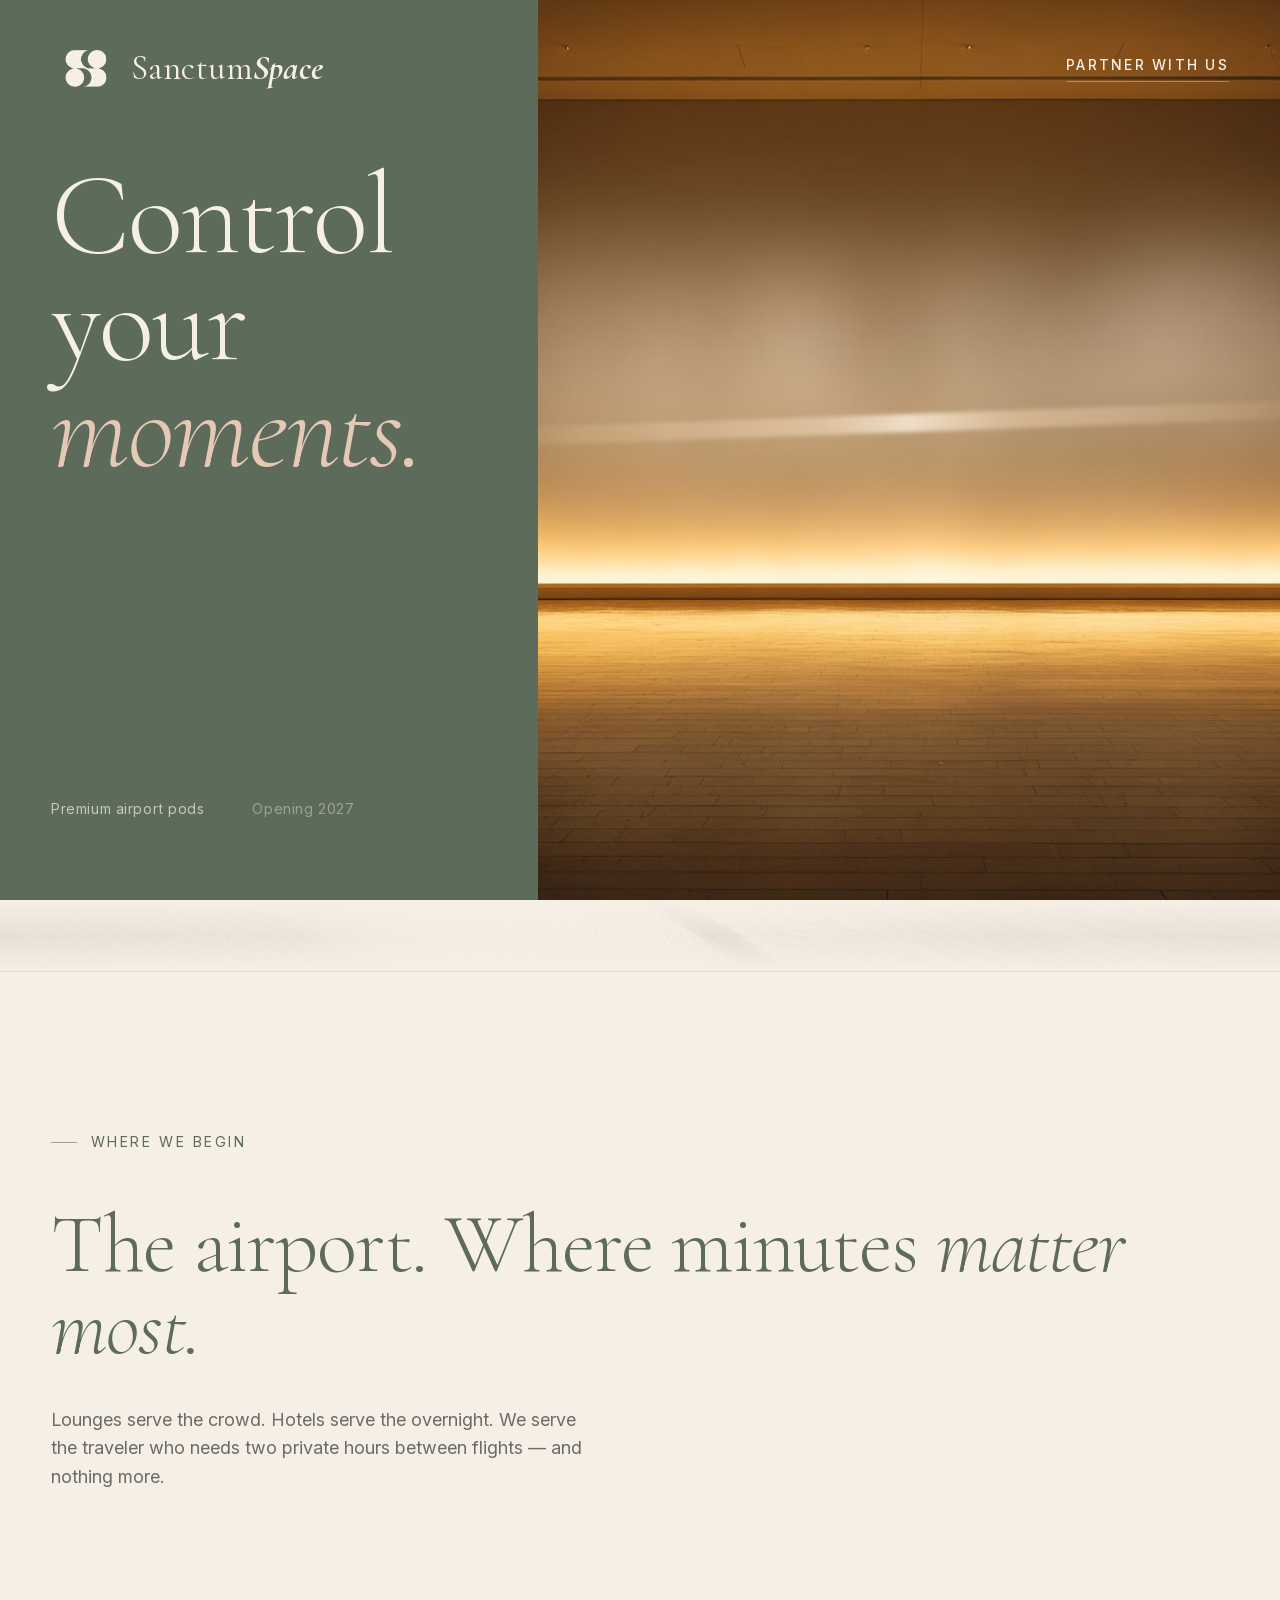
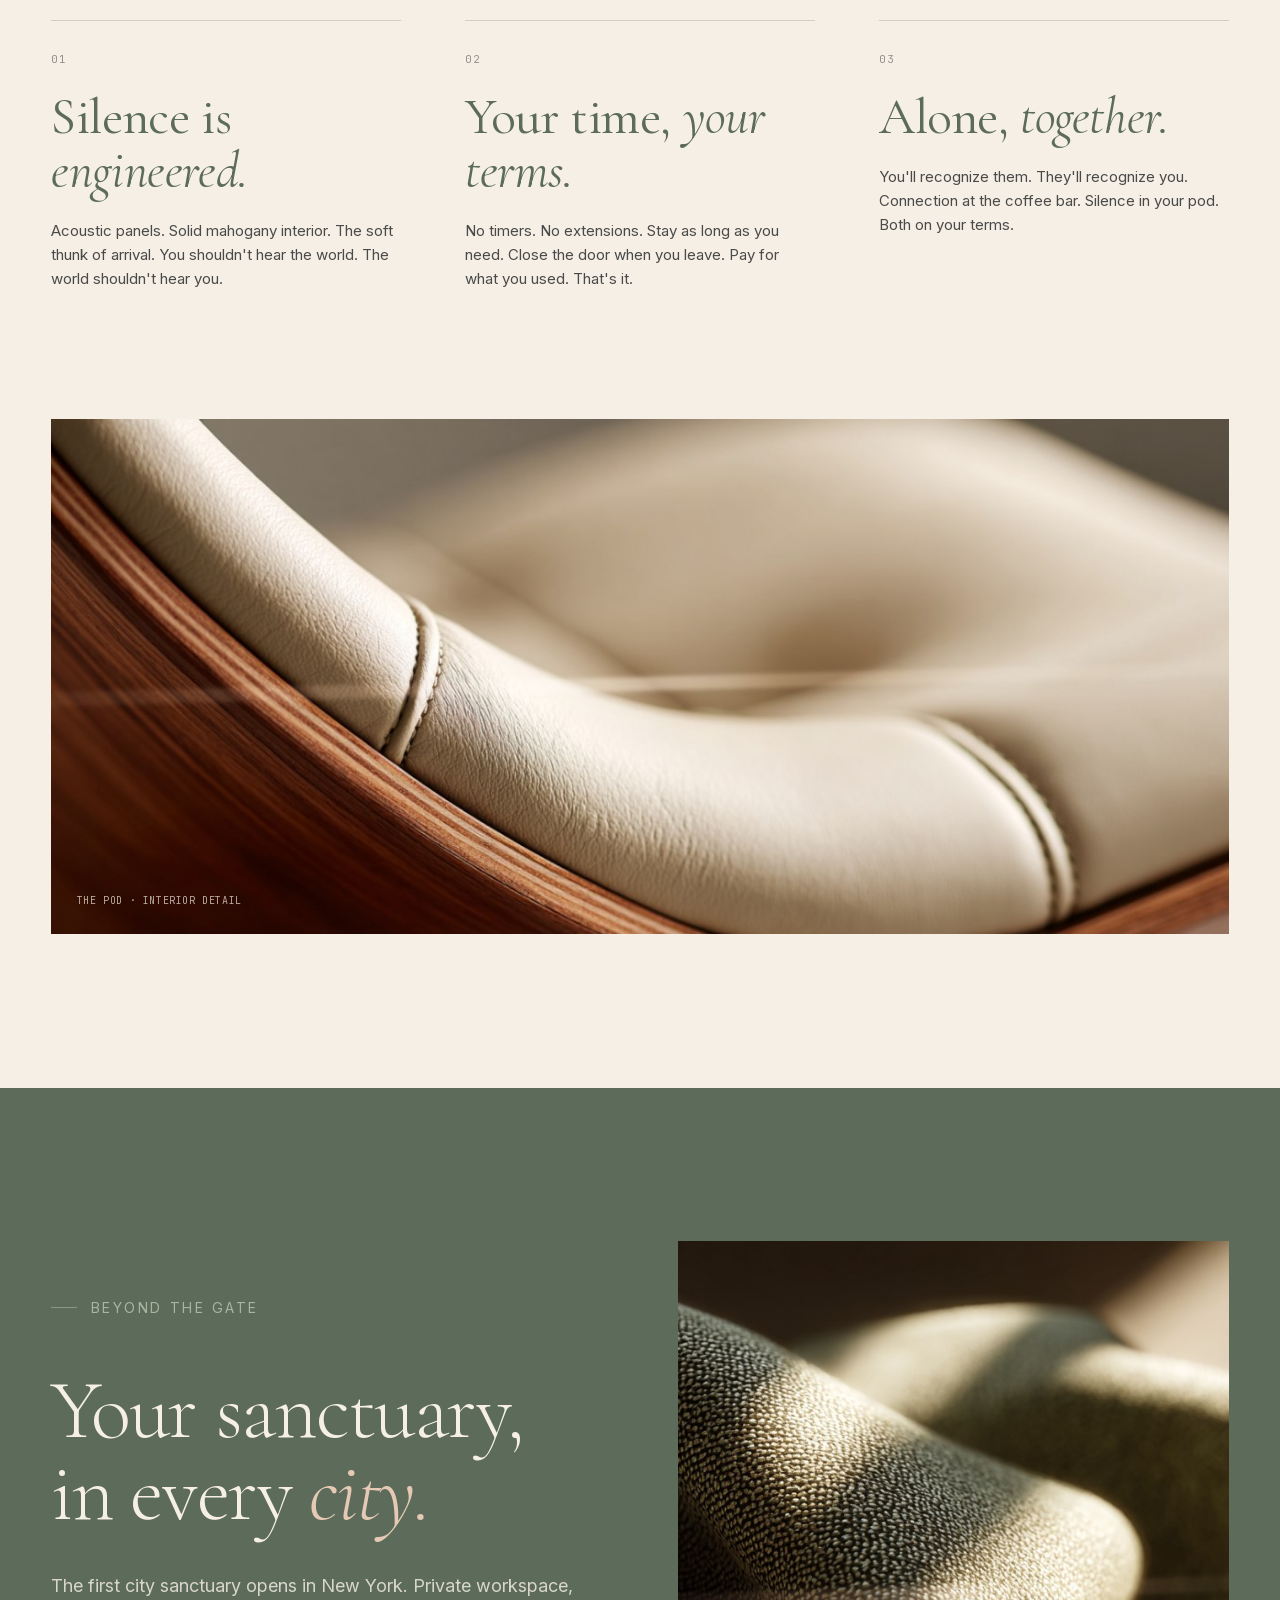
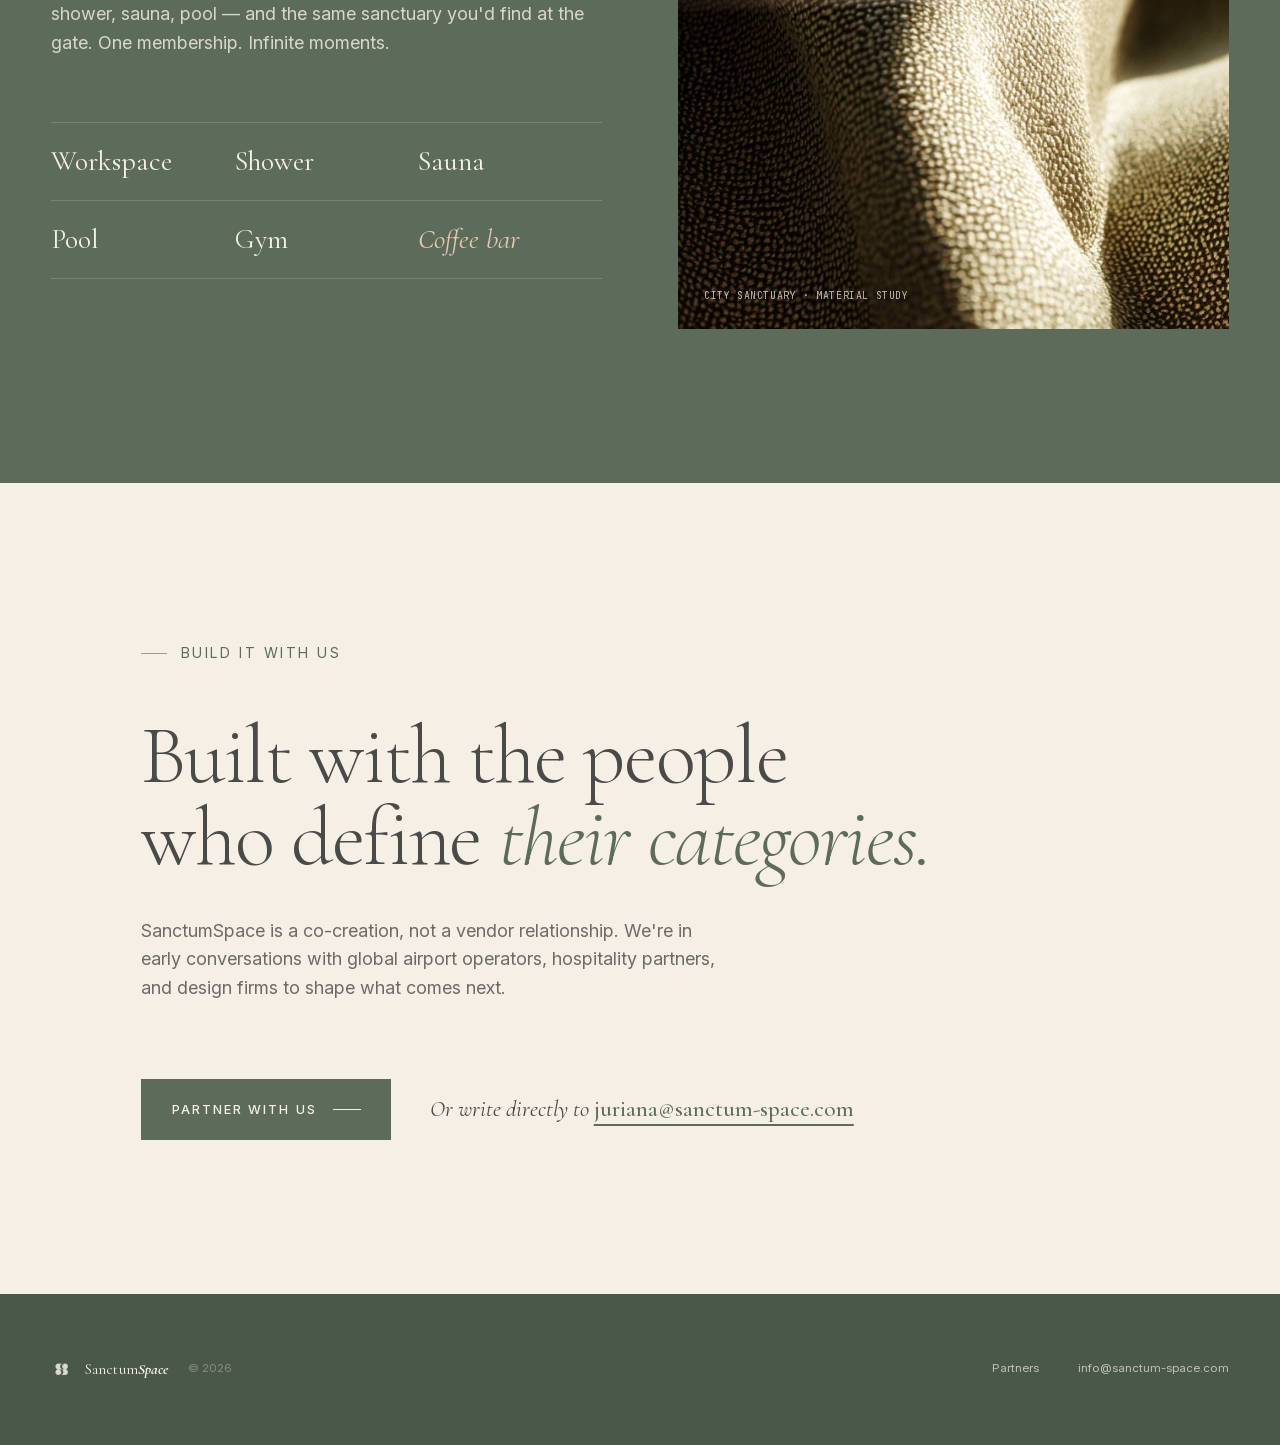
==== commit 91f2c36c: "Add files via upload" ====
--- a/index.html
+++ b/index.html
@@ -20,9 +20,6 @@
 </head>
 <body>
   <div id="__bundler_thumbnail">
-    <!-- Splash: simplified SanctumSpace lockup on sage. Two overlapping
-         vertical S-mark circles in cream + the brand wordmark. Shown while
-         the bundle unpacks, and as the permanent no-JS fallback. -->
     <svg viewBox="0 0 1200 800" xmlns="http://www.w3.org/2000/svg" aria-label="SanctumSpace">
       <rect width="1200" height="800" fill="#5C6B5A"></rect>
       <g transform="translate(600 360)" fill="none" stroke="#F5EFE6" stroke-width="14">
@@ -32,7 +29,7 @@
       <text x="600" y="540" font-family="Cormorant Garamond, EB Garamond, Garamond, serif" font-size="58" fill="#F5EFE6" text-anchor="middle" letter-spacing="0.02em">
         Sanctum<tspan font-style="italic" font-weight="700">Space</tspan>
       </text>
-      <text x="600" y="610" font-family="Inter, Helvetica, Arial, sans-serif" font-size="16" fill="#F5EFE6" fill-opacity="0.55" text-anchor="middle" letter-spacing="3" text-transform="uppercase" style="letter-spacing:3px">
+      <text x="600" y="610" font-family="Inter, Helvetica, Arial, sans-serif" font-size="16" fill="#F5EFE6" fill-opacity="0.55" text-anchor="middle" style="letter-spacing:3px">
         CONTROL YOUR MOMENTS
       </text>
     </svg>
@@ -177,7 +174,7 @@
   </script>
 
   <script type="__bundler/manifest">
-{"a5ddf01d-c4cf-4e0f-b2d4-ea882b963fea":{"mime":"image/png","compressed":false,"data":"iVBORw0KGgoAAAANSUhEUgAAAe0AAAHqCAYAAAApsRZDAAAQAElEQVR4Aey9CZxcZZnv/7zVCSRVnaSqIJCuTsQFXEZwELdRh0XBKwrjgKLjdtErMuq4gDPqqFe9rjBXxnHD/4ALM+AujjoqLnNxXEEH3GFExQ1IV4clXU3SVQkmXe//OZ1EQ3pJLWd53nO+9Tlvqvqc9zzv7/[base64]/[base64]/[base64]/[base64]/[base64]/seb3n+fbbb1+15zXPAxEws9JMa+PR7enm2e2p5sXt1uSHZlrNd+rri7Rd3Gk1X7Ztqnns3u8HM8IRAoElCGDaS8Bh0XAEvPfLZlqTz223mpdru67dmryx3Wreqs0n2WZnS7/YE79zYHfmADmwpZl81jn58HK/fOoPy6Ynd+55vee5vGzHlj2vjTy3Vcfvtd2pra0mtE2fo9e/1+euNr9X27HX62j+nuVR/+jvqH27c+emRyiP4KfOHbeMd6Ym3q45/5e232mLWEU5zjUnpR+Jl/eLk78W8c9zIufq6xdo+2sv8u6uk2/t/X7Q9SOmdyjjn+nrT7WnJk8RHhAwRgDTNlaQkOVsa00erx92n9F2uzbfmZ7c4cT/i+Z0hrYj9YPzcH0+RBtT7wTK2nW5ttXaympCK/Q5eh3NUx/Sv/44Lfvjy7lXe5ZH/a/24l5Rvqt0cnnNuv+aWxrYP2qm5820mr/U99bcxokfGdnonXulpvFwbYdpi1jp0wJTb7Mipgcp4wdo96eK81/UsaINgHanNXmlHql5ls5ngkCmBDDtTPGHP3i7NfFG/WCb25Priv+GZnS6toO1MWVNwMlXvPOvds49tVJrPHq0NvYOt25dO2tZvY6/ZcvGg/S9dZW2yDi9mulrdCvkCF1/340TnZXoVNbBT3ROPrJHiz5/u337zY1ERyU4BBYggGkvAIVZSxOYaU2eqXs90WFaL+L+j4hEe3L6xGSEwAdVx+mVauMJo9Xx/1uujn1a/w5mUkO8VpsfmS3doaIfpc3i9OeybNlEpFPbBwYUyGoQ6JsApt03suKuMDM1+Qn9gPJ6yPtS3euJDtMWF4a9zHfoFtS7vOuepHvVZ2v7nD2JiytqtyYerO+tljZNQx66eE+TS54f6Z5pNX+5bap5rEmFiMoNAUw7N6VMJpHo6uvowyj6UHLO/1UyoxB1GALO+wtK4u47Wmu8fLS6/mvDxEp73Zmp5jOj95aI+6GIVCXghxM5Irq4TfPZqEeiXhBsKgg3TaBkWh3iMiOw/c5bDtcPnp9FV19HH0aZCWHgxQjsECcXzc7KA8r18VetrI39brGOFue3W5Pvbbea3jn5qEV9Q2oa1yNRF2l+m3WD938OGYvVIXA3Apj23XDwR/Q1Lf2w+cFsd+RG/eCJrqIFijkC7pKRke6RlWrjRasPbvzcnLwlBEWHj/X99XsR/5IluuVlUV03eC/TfJsz083/kZekMsqDYXcTwLR3g+BJRPes/zn6mpayOEYbkz0C1+gJ3zMrtbGzVqxe/0t78pZWpOb1q+jwsfaKvlqlT4WZxpyXr2r+P9i6dXJtYbIm0UQIYNqJYA0raLQXoB8obd2zfmFYyouk1r+pUms8YrTW+HBoWet761+16faG3Cc07THrPaa009+mG8fnxRyXcFkRyGBcTDsD6JaG7LSaX4/2AlTTsDem0BBMCRD4iXfy+Ept/I0JxE40ZPQ9ZjXr6Hvhz0l0oNCCe3mNcvlNxCc06ejNngCmnX0NMlEQXSCjHxxd3f05IRMBDNoLgbdUao2jR6uN/+ils6U+7anmxdH3mFUTG4MKYYHpXhGf9nTzvAWWMQsCixLowbQXXZcFgRJotybf60QuU/n6pP8yWSPwOy3Mk9Ww32BNWC969P31E3HR/b576V3wPrv2uq8qOAXS74MApt0HrDx0bU83ryjIlbtBlsuJ+9qIK51YrjU+G1oC0eHedqu5Q99fDwpNe8Z6HxVx03ZaxjoYPgACwZp2AGzNSdQPhevFyxPNCUPQbgLuC+Xa2Ekrqut+s3tGME8z05OvjA73quBl2pj6JxBx+6z+H31z/6uyRpEIYNoFqPZMa+OftltNPX0tDyxAukGm6Lx7e6U29qQQxbdbk//uvH97iNoNan59p9X8iEFdSDJCANOOtRD2gukHwOlOStcKD7sEnFxUro/9vV2Biytrt5p6PtYHubGxeFbZLtGt62fNTE1+IlsVjG6VAKZttTIx6NLz12frB8BnNFTRbmahKYcx6R7qBdGdzcJQe3eV7dbET3WO1V/hUmnhTtF9/nWDKKhfZwuXdljKMe2w6tWz2s7UxNP1/PX7oxVoZglcFt033Ky6JYS1W5M3irijhEeSBJ7SmW7m8d7sSTLLfWxMO4cl7kxPnuGd+3gOU8tRSu4LlVojyJuOzLSavxTxh+eoGGZT8V6e2W5NfMGsQISlTgDTTh15sgNua00e772/PNlR4ohe4BjOfy/gi85udCJHFLh6GaTuTtVTXf+cwcAMaZAApm2wKMNImhX/gWHWZ93ECfywvKYR5HlgPST+efawE39/LDyAlxd2Ws1zFl7I3CIRwLRzVO12q/kj9oKGK2jCa084L6c7p/[base64]/3WitEeT5yPb0xHeVyGptTHYIPFCPrF1qRw5K0iSAaadJO+ax9FDZsq6TzwkPywQ6egb7fMsCF9M205r8O/HuzxZbzvxMCZypR9iemakCBs+EAKadCfZ4Bu1MT35KI9W1MdklcHm5Ph7cd+b9bbeNOvEX2MWKMufkbX7TpgokzsY/mAAAEABJREFUikUA0w603u3WxPNUOuexFYLhaaJSazzXsL5FpXWW7/ypLnTaApsKJfeenQO7Hy5UxiQrmHawbwL3pmClF0W4k3+VAB+7vw98rwClF1Hy6bs34IuYeyFzxrQDLLt+qEY/3bc+QOkFkuyvq1QbrwsxYS/y8hB1W9acpDbn3auSjE9sWwQwbVv12K+azuaJR+mH6rP225EOmRJwrvTmTAUMOPju22UeNuDqrJYBAe/kfrs35DMYnSHTJoBpp0182PFK7m3DhmD9xAlcXQ70O9ni5czE6TBA7ATUuJ+yffrW+/QXmN4hEsC0A6padO5K97JPCEhyEaV2SuJeG2Li7VYzuqteOUTthdfsZcWsn+Vq/wK8EUoFyDFHKbqzcpRMXlO5cWVt7JuBJse9xQMt3G7Zp0c3W9r9OtgnhC9NANNemo+ZpdFetooJ8tehVHdhJl+Svw8xWd3L/qLqXqaNKWACs+JeHLB8pPdAANPuAZKNLu5vbOhAxWIE9NTFjaNrGl9dbLnx+acY14e8Hgg45/[base64]/BLZUao2z99fJ4nI9D/9Si7rQNByBrpT+crgIrG2VgH3TtkouJV0l505MaSiGGZCA8zI54KoWVjvIggg0xEsguiBtW6vJne3ixWoiGqZtogwLi9g6telILx7TXhiPmbneSfQTqWb09Cqk3Zq4UPtWtTHlkEDXO74RkMO6YtqDFTWVtUZcF8NOhfQQgzjZrofG3zBEhAxXdQ/PcHCGTppAyZ+a9BDET58App0+855H9CLH9NyZjtkQ8LIlm4FjGbUSSxSC2CTg5Qnbd13IalMfqgYigGkPhC21lfrbUk5NFgPtReDze70O7WUjNMHo7Y/[base64]/2QPijci0RIgcHsCMVMJ6UX6+6qX8AibgD/Me78s7BxQv4cApr2HhKVnJ3zdy1I9FtCixnfnArODmOWcrApCKCLjIrB8+/Sm9XEFI062BDDtbPnPG13/c0Xnn8bnLWCGKQJ6nvAuU4L6EeMlD9dM9JNx4ft2vTyg8BByAgDTNlbI2e7sA41JQs5CBLxMLDTb+rz21GT0y0/LretEX7wEXEm4z3y8SDOLhmlnhn7hgb0rcdOLhdHYmuvC/[base64]/kiJSHQGdxYSyLPAsTEtI0V2YnbYkwSchYgsKP0++8uMNv8LCfC6RfzVYpfoOti2vFTzSZiKZthGRUCYRMYGTkgSPNz4raFTR71gxDwJbdzkPUKuI75lDFteyXq2pOEon0JLPezQX41T8/Fc/pl32IW4G/XdSMFSLMQKWLa5srsvTlJCJpHwO8sHTpvZggzAv1+eQhobWvsOtv6ULckgb0WYtp7wTDxsiSYtolCLC1ituQfuXQPo0u9zBpVhqwECXjHtTIJ4k01NKadKu79D+bEbd5/L3pkTcB5uUfWGhgfAj0T8K7Vc186miZgyLRNc0pNnPNye2qDMdAQBNzoECtnuSobhVnSz2hs72RrRkMzbMwEMO2YgQ4bznv/W43BlZ4KwfTkJMhz2t7LDaa5Ii4RAiXn24kEJmjqBDDt/SBPe3G53rhZx7xJG5NlAl7qluUtps1L6YuLLWN+jgnMdoO87W6OKzJwapj2wOgSXNHLrxOMTuhYCPggvzq1qr7uek2fQ+QKoVCTK4V5291CFam3ZDHt3jil26vkf7X0gCzNmoAXtyJrDQOP7+S2gddlxfAIONm0+wheeNpRPI8Apj0PSfYznHe/zF4FCpYi4ETC/eENL1xJvFRx87bMy3fyllKR88G0DVbfiw/ySk+DKJOT5OTQba3mYckNkGBkz5XECdI1F9qLcGjcXFUGF4RpD84usTVL3t2YWHACx0PAy4pZkXMlwId38vMAZSN5QALO8Y2BAdGZXA3TNliWlfXGt4X/aDFVJrkweoj8uOSiJxfZib9Uo/O1QoVQhMl15ctFyLMoOWLaVivtXZA//WgVZ0K6gvzaV6U2/iPlwU/AKoTcT7rxz0Vo+aoypm22nj66yYpZdQibI7B67t8B/jGwyjYDGpCQNIGufDvpIYifLgFMO13evY/m3Q9770zPjAjUO5s3hvnDISLcGS2jN02aw+r57J+lOR5jJU8A006e8UAjVOpjXxJxfF9bbD+6buQc2woXVuel+0pd4rXtNfEybwS60v1G3nIqej6Ytul3gL/KtDzEiXP+0SFiGK2t/7Hq5qtACiHH09Va55/kOL9CpoZpWy67d9daloe2OQLj7VbztLlXof3j5KchSEbjwAS4anxgdHZXxLTt1kbK7Z2XqDwuGFIIhien2qJDzfoU1uS68qKwFKO2HwKu2/1aP/3pGwYBTNtwndyGDZFhf8WwRKTtInD4rqew/i3v+kW5qbBUW1FrXsf3ywet52uj5svUv0BMu39m6a7hhENc6RIfZLRD2tPN8wZZMfN1vHAKJvMixC/Ae/m3+KMS0QIBTNtCFZbQcFd3xad0cbTHrU9MZgl4OcustqWEze583lKLWRYWgd1qO5Wdyy7c/ZqnnBHAtI0XtF6v3+m9+7xxmcgTqbVbE08KDURl7T2aqvkabUx5IeDkMnfIITN5SYc87k4A0747D5N/lfzsu00KQ9TeBJaLuP8tAT66y9ypAcpG8iIERkrddy6yKKPZDBsnAUw7TpoJxZq7oMQJF6QlxDfGsEdu3Tq5NsZ4qYRatWrsdh3oNm1M4RO4fMXq9b8MPw0yWIwApr0YGWPznZf3G5OEnPkEyqWd/gPzZwcx5wVBqETk0gRK7oKlO7B0D4FQnzHtQCpXrjU+q1Kv1sZkm8CxIe5tV2qNzynWjdqYQiWgR+Mqa8b4NkCo9etRN6bdIygL3XxJ3mxBBxqWJFDXve2Ll+xhdaGT061KQ9f+CXjp/uP+e9HDNoH9q8O098/ITI/RNY2virgvCA/rBE5sTzcfal3kvvoq1cb3dd4PtDGFRkD3sker67kDWmh1G0BvaYB1WCVDAl3vXpvh8AzdG4HV4iXIvW3n5cm9pUgvSwS6I+5MS3rQkhyBLEw7uWwKEHlVfd31XuRdwsM6gWPaU5Mvti5yX327bm3q37fvfP42TMDJ+bu/AWBYJNLiIoBpx0UyxTijtcbL1bhvTHFIhhqEQMm/bpDVsl6nUht/iWq4SRuTdQJObtDTGhx9s16nGPVh2ntgBvbsXemFgUkunlwv69pTzSC/Xz9Smj2peAULMmMOiwdZtsFFY9qDs8t0zVXVdf8p4ri/sBh/OHl8u9U8zbjKefJWrNnwK3HytnkLmGGGgHf+73UvO7p40IwmhCRPANNOnvEwIyy5bqU29lLtwHe3FYLx6UPG9S0oTw3hdZyGWRCNhZlXjlbH325BCBrSJYBpp8s7/tF27nxq/[base64]/nux/2mTZUQxO6tUc9vRzeL+eDe83idMgEnF5VrjXemPCrDGSOAaRsryDByyrWxk/R817eGicG6iRM4pH1g90eJj5LAAJVa42zd4/5yAqEJuR8C3vtP6YbTi/bTjcUFIIBp56zIo7XG8ZrSD7UxWSCwgAYnckR7auJ7CywyP0uN44lq3F8yLzRHAvX98o3R+vhf5SglUhmCAKY9BDyrq+oe0UNE/HVW9aFLCTj3iE6r+XV9Fdykxn2Kio5+KlafmJIl4K/TQ+KPSXYMoodEANMOqVp9aK3Uxh+k3fnFJoVgddJTGSdktMc9NJJKrfFk4RfnJNmHv66y6/9xssMQPSgCmHZQ5epPbKXWeGh0aK2/teidKoGQ97hrY09SVuxxK4QEpisrGHYCWMMPiWmHX8MlM9h1aI3f4F4SUsYL5/a4W80fZyxjoOErusftvIvnzlwDKcjjSu69ypWbp+SxtDHkhGnHANF6iMrcHpG7xLrOguv703aruXF6+qZaaBzK9bG/d94/IzTdFvXqkbFz9P/ryyxqQ5MNApi2jTokrkI/CKK7pr018YEYYBgC48v98o3t6eZDhwmSxbrl+vgnXLcb3fI0i+GTHDOt2Dd1u+7Icq3xnrQGZJwwCWDaYdZtINV6yO31UnIP15V/q43JJoGyeLm2PTX5YpvyFldVPmj9d52Xw5yTny/eiyULELhM/2/ec9VBY/+9wDJmQeBuBDDtu+HI/x+VNWPX6gfEvTXTS7UxWSXg/IUzreY3vb/xQKsSF9JVrjduLlcbD/Din6fLu9qYFiew0Tn/dP3/+JzFuyyyhNmFJYBpF7T0+kHx3K4vHeVFvllQBObT1vObx3WmK1PtqYm/MC92H4GjtfF/6S5z6/T9xR369mET/emd+4T+H9xQro5/MvqbBoFeCWDavZLKYb9V9XXXj9YaJ7hdV//uzGGKeUipLM59vt1qfjq0ZFatGrtd31/H68bH34WmPUG9V0anqEarY3m8cE94JE8A006esfkRoqt/u113tONcpOVaPUWNe1P7zsmHWRa5kLZyrfFP5Wp7hRgtbGQAABAASURBVC4r8imZm0T8Wbp3/bjoFJWyYILAQAQw7YGw5W+l6CKYsp6LdN5foNndoY3JHoFDpeuvUfP+TGi/FObcEXepYT1XNw6PdCIftYc2UUVzF5pVauN87TJRzIsEz9lsTDtnBR02nXJ9/FWVWmOtxinyXpGmb3o6vXNgd0bN+82mVS4gbm7jsNZ4tnh3qi5uacvtpBsn34iuG9H/T1xoltsqp58Ypp0+8yBG1A+a5+5wO+oqlttUKgSj0+vVuH17unm2UX2LyqrUx67Q91i9JO4E7ZS3X6X7cZSXnhZ4THTdiObHBIF9CQz8d2ngNVkx9wSq1cNa+sH65HJ1bJkXeZeI7NDGZI2Al/ered/amW4+xZq0/elZWRv7pr7HHuKdPF6c3LC//oaXR/83Lit5OU7zeXCUl2GtSAuYAKYdcPHSku6cmx2tNV6uH0YHdF3pRCfua2mNzTg9EzjEe/l0p9Xcou0c7/2yntc00HG02viPSrXxJyVx9xLxb1JJ09pCmL7jXfek6P+GtuesrDe+HYJoNIZLoJSkdGLnj8Cq6rr/LNfGTur60lHi/P+nGc5oYzJCQI+IrNL2rs705A7d+/5cuzXxYCPSepKhe6i/q9TG31ipNWojrnQfXekt2jraLE2qx104MtK9n+o8drS6no1YS9XJuZZSzvMjvYQIROfqKtXxF+uH1qq5e047OV+Hukkbkx0Cfynifqjm7dtTza+okZ8R0h74iuq63+j76w3aKt7P/qkePn+hbpBkdbOW63Xsd+mG6kMiPZXa2EtXrF7/S+EBgZQJFNC0UyZcgOGie05Xqo3X6ofZPaOL16Lzek4kuqHGZfpBG52n1M+7AoCwnKKeM1bDvlyNe0d7uvnl9tTkE6cD+kWx0fqGn+p77OLRWuP4zs7lq31JTlbc0V543BuKHefkY078y6Ir3EdKs0fo+9ppO2o0OkVUHc/bRXOKkSkkAph2SNUKQGt08Vp0Xq9ca/yTftA9Rz9o/0TPUT5fpcf94fpbEXehd+5VuvfzfOf9M72XZ+nWwZk63lm60XCufui+xIt7jnPuqdGHfFfcY3cfFXhYVw/vR212Vh4QfTC72dn1snPneNT88pF13WXukGgD5C6/ohq1yCjKM7Pl6CYh5W1S+b3cVdv199jyclVbtCxq1faKaH607uxI92Dn5TAv3QdHGzKq51TV9Q4RuV5bdpNXw3P+iuV++ZTuhW/W9pmZ1uSZ7enmQztTzXv4W25ZmZ24/Y+8du3araNrGl/Vml0s0fUVTrZLPI+ObmSeW642nlWujb83usJ9xZoNv4onNFEgEA8BTDsejkNHyXOArh+5RvPbrC3OaVLfvJ8erY5dUKmOf6hcH//4aL3xsdFa48OV2vgl5Vrj3ZX62PtGa2OXlatjn44+5FfVxr6++6jA91fV110ftdUHN34efTCXD94wUVl7j2bURkcPvXXVqrHbow2Qer1+Z9TWqlG4DRu2RTcJcY1Gp1a71/Suv91O57RFy6Lmjrgrmh+tu3r1+s3leuPm0dr6H0cbMpX62BWq6xWVWuMobS7aQBCR08XLV/V5i7YspuhrfafrnuWlquNa7+SmzuhIR43ca7tD24+0XRpd3BbdA31ba/L4zuaNj4xaW8+Xb53adGT0HBl+e3rimJnWxqPn5k03HxL9HfXrbJ54VPvOyYfp3v0p26aax0ZtZrr5P3Y9bzyx3WqepsueODO98cSZzc2T21ObTp2bp/N13NP16MAZM7pRET1re5q+fs7MVPPVfmTkbSL+eNUd3W0tDnYrvZf7b5/edO84ghEDAkkQ0M+9JMISs+gEog++mTubj9cP2L8rue4/KY9jtMU5Paor/pVzH+q6dxhn4LRiRRsIat6fq9QbJ+vzmo4e9u260okiLrpzlpfsHwephKO1nali9Hyu+7wy/4Yvla6Omuj5cq3tddGzGue14t0PnJR+NDfPy/ejv6N+vuSukq6/Rpz/YtfJt6LmdENl13PpShH5rC67wvnSla4kXxbX/cLcPJ2v434mOqwfbVREz9o+qa//1e26hiK6aUl0sZp2j2XSsPK3s777a91o2NxpTV4ZbRxE7+PtWzbeN5YRCAKBIQlg2kMCzPfqvWene2D31A+60zpTE2/XQ6w/jz74XFe+oh+w/6hRHqctiemUuQ913TvUsX8w02q+s9Nqnt7ZPLEhicGSjhntza+qrvvPSm0sukd1Kbo6WfNTs5S4Dv8mnUKe4te9+BPVxc+P3sezs6Vf6HssuiJfTyVM/K/27Tc38pQsuYRDANMOp1bmlG65o3l//SD7gLau7oHpOWb5rHfuld7J/[base64]/RvJggkSgDTThRvfoJv3Tq5Vj+YLtXm1Qw/LF4eEFB26/Vc6OWRdt3YOG9m5tZDA9I+T6oa9+e0HRDdiUsXTmhjyp7AMaLn7PU9dqueojknezkoyCsBTDuvlY0pr62bJx/Ynmp+pbTT36Yhz9QW9uTlNW7H7CY9WvAaNfLocGdM+aQfZrS6/[base64]/7TdmvipGtc/ak6HaCvo5A93vnRle7r5Jeu38txfgarVw1rl2thJ4t3f7K9v+suLO6Lz8ox2q/m7znTzKcWlQObDEMC0h6GXg3XVrC90UvqxiDtKeOwi4OUJ0a08O9OTT9s1I9x/K/Wxf3bRfdXF/SrcLHKn/DDv5dOd6eZHQ984zF1lAkioFIBGJCZAYPudtxyue5Q/kwIeCpceH977T+peUXQbzZEeVzHZbe6+6rWxI1Rc9KtY+sS0EIG056lxP1M3DjfOTDVfnfbYjBcuAUw73NoNrDy61ehsd+RGCeu71gPnO+SK0Q9WTG4N+M5qe/Kv1BpvKIk7Qf+O+8dbNCTTgATqzsn5M63mNwdcn9UKRqBUsHwLn67uOf4/79wrCw+iPwBrd91ZbeJ5/a1mr/fK2tg31bwP9iLftqeuuIqcyHF65Gtyy5aJfW4BXFwmZL4wAUx7YS65nKvn0KLbjp6Uy+RSScp9KC9X/47WGsc57/5vKtgYpDcCXtaNzLob1Lz5XndvxArZC9MuQNlnWhuPbreat+o5tPsXIN1EU3TR1b9TE99LdJCUgpfrY6/Woy6vSmk4humNgNPTVhe1WxNv7K17Nr0YNTsCmHZ27FMZWc36NCela0SkwF/l0uzjnJx7hH6o/tR7H/RtUCMko9WxC0T8WcLDGAH3f3SP+63GRCHHAAFM20ARkpLQaU28VGN/Vlv0y1D6xBQfAXdUZ3rTDdEPqcQXM5tIldr4JV588Ofrs6GX4Khe/vdMq/muBEfIWehipINp57TOupX+Ai/uPTlNz0ha/nC301+Viz3u2vi/iPNnGwGLjN0EnMg5atzB3x9/dzo8xUAA044BorUQM9F9tL1cZE1XHvXoh+oRnenJyTzkVqmOf9B5/4w85JKnHPQ9dq6e5npznnIqUi5x54ppx00043jbpprHOvGXZiyjaMMf3J6e+G4eki7Xxz8RmUQecslZDq9vtybelLOcSGcAApj2ANCsrjI9fVOt6+TfrerLtS7v/qzTan49DzmWa413ax6XaWMyRcC9tj216VRTkhCTOoF4TDt12Qy4LwE9rzqy3C+Pvodd23cZf6dDwIucoIcxP5XOaMmOUqk1nqMjRN860CcmIwSWiet+Pg935zPCM0gZmHaQZZsvuj09GRn2ofOXMCdlAk/Vw5hvTHnMRIYrV9vHaeCWNiY7BFyp1P1/duSgJG0CeTbttFlmNl60d6fnIaMfhMhMAwPvTcC9PA97Q84dcZf38va9M+O1AQJe1rVbTY6CGChFFhIw7SyoxzjmTHSluMhTYwxJqOEJrC657ueGD5N9hNF64x9UxdXamGwReFh7unmeLUmoSYMApp0G5b3HiPF1dGMPJ/4dMYYkVHwE7qN7Q7k4v62HyR+rWCa0MVki4OU1nc0bH2lJElqSJ4BpJ884sRFGdvrIFA5ObAACD0vgqZ3pyTOGDZL1+tFh8pKXZ2Stg/HnE/Ald/H8uczJMwFMO9DqtlsTb4yuVo5JPmESIuC9/0BCoVMNu7Le+LYOeIU2JlME3FGdVvMfTUlCTKIEMO1E8SYTfOvmyQc6cX+bTHSixkyg2plufjTmmJmEq9Qa0XeEN2cyOIMuSkA33s/evmXjfRftwIJcEcC0Ayxnyfl36H/UVQFK709yTnp7L6du1Q2tnKQT/QBNTlLJTRqrZ2dH2NvOTTmXTgTTXpqPuaXtqclTxMnjzQlD0FIEVo+U/IVLdQhlme5tRz8qclMoeouj0/+FnjJ7UnHyLW6mmHZotS91Xxea5JzpHSgdPTJyQmd68mkDrWxtJe8usCYJPSJe3N/BIf8EMO2Aatyebp4t3v1ZQJKRuheBrvdv3evPYF9W6mPvE3E/FR6mCDiR4zpTE1zlb6oq8YvBtONnmlhE1xW2pBOjm3xg/VA9TE9vPDGRkdIP+m/pD8mI+yPgnXvF/vqwPGwCmHYg9eu0Jl7qndwvELnIXJjAAeL8WxZeFNbcSm3szc7LL8JSXQi1x0SfFYXItKBJYtqBFF7PVz03EKnIXJrAMXn5ecWuuB8vnaqwOAMCXiS6WDCDkRkyDQKYdhqUhxxjZtf9xY8ZMgyrWyHgum+yImUYHZWdI8/X9XdoYzJFwB01M9V8pilJiImNAKYdG8rkAjmR45OLTuQMCNxnevqm4H/33B1yyIyI/3kG/IYbsgBrOyenCY9cEsC0jZd1+/Sme+sH4+nGZSKvPwJrDpDlufjetnf+5f2lTu+UCDwpDxuGKbEKahhM23i5dnofGXbwe2XGMacuz3v38NQHTWDA0er6r2nY32pjGo5A3GsfuLx7AIfI46ZqIF7JgAYkLEHAOX/SEotZFCwBf1i7NfG8YOXvJdyL3LLXn7y0QsD5J1iRgo74CGAvo4HGAAAQAElEQVTa8bGMPdLWqU1HipeTYw9MQAsElou4syQPj5Kcl4c0cpjDKbph+OCh8mJlcwQwbXMl+aOgEdc98Y9/8SqHBA7LQ06jaxpf1Ty2aGMyR8CdYk4SgoYigGkPhS/hlZ3k4rxnwpRCDj/enm6+IOQE9mjXQ+S37nnNsx0CWpfH2VETm5JCB8K0jZY/uvLTeznVqDxkxUTAeffUmEJlG8bLJdkKYPSFCDiR47a1mocttIx5YRLAtI3WbVl3eXQRyWqj8pAVEwEvvhpTqEzDjNYb/6ACdmpjMkZg1sujjUnKp5yUssK0UwI9wDD3GGAdVgmPwKHhSV5UcWfRJSzIjkDJjWc3OCPHTQDTjptoTPGcE36CMyaWxsM0Oq3mOcY19iqv1WtH+qVHwHk5Nr3RGClpAn2adtJyiL8Xgejw+F5/8jKnBEpe8nL40v00pzUKPC3/qMATQP5eBDDtvWBYebn7V6AOsKIHHckScOLqyY6QTnTv/dXpjMQofRI4aNtUk73tPqFZ7Z4L07YKd2BdbvaQgddlxeAIePH3Dk70AoIr7dl3LzCbWQYIdMUdZUAGEmIggGnHADH+EKX18cckomEC9/T+xgMN6+tJmtuwYZt25Kc6FYK1STcM11jThJ7BCGDag3HrYa2hujxkqLVZOTQCrj1deVpoohfRi2kvAibL2a4ko1mOz9jxEcC042MZY6TuvWIMRqgACDiRvNwA4/YAcBdPohdOueWk6pi2xUI6tzYpWcS1ScCL5KXmMzYJF17VWOEJ5AQApm2skO07Jx8mXtYZk4WchAnonvaGhIdIK/z2tAZinH4IeG7W1A8uw30xbWPF8X62gLcuNVaEbOTkY0/bec5pZ/P+2c+oLi8bhfvJM/+LMW1jNS7JyEHGJCEnHQK5+L/ovGNPO533S7+jrGnffnOj35Xob49ALj4o7GEdXFHX++C/+jN49rbWTFWN9yOpjpfQYHpungvREmI7ZFjXHTkgFzfxGZJD8Ktj2uZK6PT0pjlRCEqagJNy0kOkEt/Jr1IZh0H6JuC7XX6FrW9q9lbAtI3VxDm/0pgk5KRAwItb0dswtnt5L7x/jZZoZITPFqOl6UsWpt0XrhQ6ey7kSYGyuSH08MoOc6IGEKTHie4/wGqskgaBUmlZGsMwRrIEMO1k+fYdXfe4cvHh3XfirBD0BVx/KJ+X2/7wmhemCPju7O9NCULMQAQw7YGwJbdSybm7kotOZLsE/[base64]/5EApv1HFiZerT648XMVcrM2piIR8G4iH+k6frfZZiG3OudmF5fGklAIYNoGK+XE3WhQFpISJNB1/voEw6cZupLmYIzVIwEnnHbrEZX1bpi2wQp5kRsMykJScgR0D6j70+TCpxq5mupoDNYTAT398sOeOhrrhJz5BDDt+Uwyn+O9z8mh0sxRhiJg82ht/U9CEbsfnQfsZzmLMyDQ9ZKXIzkZ0LM1JKZtqx671DjX3PWCf4tBwOXi0GV7unl2MeoVXpYlJ9z/IbayZRsI086W/4Kje+84lLUgmbzO9HfmIjMvf5mLPHKYRLckv8hhWoVMCdM2WPZV9XXRoazvGJSGpGQI5OLbAl7kvsngIeqQBKZG1zS+OmQMVjdCYDHTNiKvuDL0A/Da4mZfrMydyDfzkLHmcVge8shhDrl4f+WwLgOlhGkPhC35lZx3v05+FEYwQKCzcmb2/QZ0xCGBi9DioBh/DE63xc80s4hhmXZmmNIf2LvZq3RULh5RCDmfbnMbNmwLPceZ1uSZoeeQV/3OuZ/nNbci5oVpG636aG39j8W5vHwNyCjl7GXpaZBcnM924s/JniYKFiCwo71jGeezFwAT6ixMe/jKJRfByw+SC05kCwSck49Y0BGDhvvHEIMQsRNwX1m7dm1efkEudjohBsS0LVfN+bzcJcsy5Sy1ba5UGx/IUkAcY09P31TTOGVtTMYI6JEcLkIzVpNh5WDawxJMcP2dbvbfNPwObf1PrBEAAZ+Lm+gs98svDgB2ISW6knyrkInnOGlM23Bx16zZEP3+7RcNS0TaEAS8lC4dYnVLqz7ekhi0/IHAlZU1Y3x19A848vEC07Zfxzx9XcM+7fQU3jZaG3tHesMlM9K21uQ9NfJqbUzGCHhxXzEmCTkxEMC0Y4CYZIiRke6nND6HyBVCvib3X3nIx4t8MA955DGHEfGfzmNeRc8J0zb+Dlixev0vvRP+8yVZpyxil+QtWQwb95he/IPjjkm84Qk4Jx9bWWvcNHwkIlgjgGlbq8iCerofWnA2M8Mk4OSGPJxr7LSap2sB6tqYjBHwXfcxY5KQExMBTDsmkEmGGa2u/5qI+4LwyAuBd/eQiPkuemj8IvMiiyjQ+/+q1MeuKGLqRci5VIQk85GjvyQfeRQ+i4lKtRH8V6TaU5tO1Uoeoo3JGAEv7j3GJCEnRgKYdowwkwxVqTU+J+xtS+gPJ/JPQeewR7ybPW/PS54tEfDXjdYbHBq3VJKYtWDaMQNNMpz3PrqSPMkhiJ0sgY3lWiN40263mqeJuKOEhzkCTty/mBOFoFgJYNqx4kw2mG5Bf0ScfDnZUYieFAHv/HuTip1y3HemPN7+hmP5LgJX6kYhtdnFIrf/[base64]/x8pql+rAsMwJvLtcbN/c4Ot0CJ4BpB1rAcq3xHhH3eeFhmoB38kzTAnsUNzIil/fYlW7pErhSNwo5l50u80xHw7QzxT/c4OXquqdohOjnO/WJySCBy0erjf8wqKsvSTOtZnRU58i+VqJzGgS2jJRmX5TGQImPwQA9E8C0e0Zlr6Nzbqe2F9hThiIl8FvdA3qaPgc9daaa93AifxN0EjkV78W9dMWaDb/KaXqktQgBTHsRMKHMLlfHPi3iuMWpmHp0Zkf8E0wpGlCMHt7/uK66XBuTKQLuwtHa2GWmJOVPjMmMMG2TZelPVKU2dpb37pP9rUXvxAh496rVq8d/kVj8lAK3d10t/qiUhmOYngm4L+j/+Zf23J2OuSKAaeeknKP1sadrKldqY8qUgH9TpT4W/A1w2lOTL+Zq8UzfSIsM7n6lhv2kRRYyuwAESgXIsTAp6jnUx4n46wqTsLFE9dzvRyu18Tcak9W3nJnNzZPF+Qv7XpEVkiYwJSXJxbcRkgaV5/jsaeesumoaD/IiN+YsrRDSie77HN3iMwSti2rUQ+IPdSX56KIdWJAVga4OfFZlzdi1+sxUYAJGTbvAFYkh9dLs7GM0zE3amFIh4K+r1Bp6lCOVwRIbZOvUpiP1kPhndYC6NiZLBLx7mb7HPmdJElqyIYBpZ8M90VHLB2+YcF6O00F+rY0pWQI/qdTGH5TsEMlH3z696d4l141+QW598qMxQj8EvJfX5uE6iX5ypu/iBDDtxdnMWxLSjHK9cfNIafZk1fzf2piSIXBNpdY4OpnQ6UWdnr6pNuu70UWMGHZ62HsayYmcO1pvnN9TZzoVggCmneMyRzdeUFM5Us9xfyvHaWaUWvS1m8YjMho8tmH9pk2V5bL8Kg14L21Mlgg4eWG51ni3JUloyZ4App19DYZUsP/VR2uN47XXv2ljiofApZXaWPBfu4kOiXcOnP2unsd+QDxYiBITgS26h/3kSrVxcUzxCJMjAph2joq5VCq6x32G7nG/Z6k+LOuJwFuUZfTTqD11ttpp6/Smx+oh8e+KuKOEhyUCt7lu9+RyrRFdEGhJF1qMEMC0jRQiDRm6x32OODlfx9qpLdEph8E7viQnq2G/IfTcZlqTZ5ake4XmcYg2JjsErtb316Hlg9brxpQdUSixRQDTtlWPxNXoIbfXinfn6kBbtDH1QECPUNxYro6tGV3T+GoP3U136UxNvN2Jv1S8rDAttHDi3CVq2I8uXNok3DcBTLtvZOGvUKmPvW/EjRyje903hJ9NPxkM1PdSPUJxX+dc0Ecnol/rarcmP++de+VAFFgpEQLOyy+ckzMqtbGzEhmAoLkjgGnnrqS9JbSieuivK9XGn2jvS7UxzSewY/fh8ODPX7enm2d7Jz8Q8X8xP03mZEfAXVKuN+5frja4SDS7IgQ3MqYdXMniFayH5J47MtK9n0b9oTamXQQ+qFwOGE3pcPiuIeP/9/bbb1/VnmperIfC36/RD9bGZIPAr31XnsDetY1ihKYC0w6tYgnoXbF6/S/[base64]/wudpWa9vlIb/5EVUegIlwCmHW7tElXu3BF3VWpjT6rUGvoemTPvTqIDphtcfc2/SXNzatYvT3foeEfbNtU8Vs36Ul8qXa2RT9eW6ymg5G6PTk3oe+yASm38koB0I9U4Af1ANq4QeZkT2G3eFf0QepuK0cN8+m+Y00Y99H9ORTdEKrXxN4aZwi7VW6c3PVbN+jNdJ9F95c/cNZd/DRD4rfP+mZVa4xA9gvMBA3qQkDMCmHbOCppkOvoh9Dr9MFrvXfckHSfas9M9Vn1le9qpGxtfKt9VGlXtG8q1RtC3cm1PTf6NmvUHSr77NcXOnrVCyH6SGRF3ob6/nLZ7l+vjHxceEEiIAKadENg8hx2trv+afjg9Wlup60onqil+WfO9Q5uVaUqFXLbD7airxuW6sXGKW7eurfOCnNSon9BuTb633Wr+Rpx/nybxfG1M2RK4Td/3F3V2Ll+t77FVldrYS7OVw+hFIVAqSqLkmQyBVdV1/6mm+ET94FobfYCJ+Dc5cdFeYFomvlMzu0nbld7Ls1VHtLdzkD4/p1o9rKXzg5v8LbesnGlN/K+ZVvOd7amJ76lRf0m5vkQT4eczFUIG0+91zOi00GXO+afreyt6smf+kgAACY9JREFUjx2q7/sXrV27dqsuMzkhKp8EMO181jWTrKIPsIqeKy7Xxk6q1BprtelnnBymhhPdovGDKurH2m7TtkNbv1NHxP1qboPAyUVO5Fw1s4foGMu13VPb40brjY9KwI/IrDvTk2dsGx35knPulZrjU71zdU3peuflF7pnd4OyvO6PTX6iy6Kb4vy3Pn9f21XavqPnLL4VNX19ze72A32O+v1an6Ma/LcuvzGKE8Xd9VpjOflj/Oj1niai63odV6JTIt/RGNco++9F6+9qEsXUPnKNiFy7e94PNW50vj2aF7Vo3as1p29on+j1VdFypxt4TuQb+vqbu5+/FT3fvc1tBEY/cBK16O5hV4iTrzhdV6JvOHiJ7gl/pex6/ncRuVyXf/kPy53oRs/cxZRXiLjPS7RcmxPR94v7wu7n9+q56At02evFu5eonjNdt/sofV9FBn2gPq/X9pxydfyT2ocJApkRKGU2MgMXgkC53ri5UhuPfgzh7Eqt8WBth2o7QJtzs7Pr9QPyVP2AfaHuJb9GgbzeiX+ZznuJ/v0/Z2flAeXpu1ZGfbVV9BDkEeVog6DaeFG51nh3pToeGYWulo/JbdiwrVwd+7Tm9phKtfEnlVpj/WitcV99Pko53n/XvPEHVWp7WuPoSq0Rbbgcqc8P0/bn2o7VdY6Pmr5+xO72UH2O+h2uz1ENjtTlGnf8QVHcXa811tyY47viR6/3tLkxovmN6JTIsRrjEZXq+CMrf9QRxYziP6JSazy8Mje/8RCNe3yl1ojmRS1a99FzudXm4vx5tLys9Yzm6esTdj8fHz3fvc1tBJ5aqTWidsbcc7XxhLKuW4m+4VBvRL++9rjKrufTKrXG0yrVxhPLe5ZXG6fM9Ztbf+wvK9FybeVaQ4/MjD1p9/PLyvXxV+myt1bqY+9TPR/m17aS+H9FzGEJYNrDEmT9gQmUD94woR+QV+gH7MWj9cY/RB+Y5dr4e3Xe+/[base64]/[base64]/[base64]/YEIAABCAAgT4IYNp9wKIrBCAAAQhAIEsCmHaW9G2OjSoIQAACEDBKANM2WhhkQQACEIAABPYlgGnvS4S/[base64]/[base64]/r/AQAA//8wfqUjAAAABklEQVQDAMJuNsVKfQyDAAAAAElFTkSuQmCC"},"dd7084c2-7ad6-40ec-aeb2-6fa2c23e4350":{"mime":"image/jpeg","compressed":false,"data":"/9j/4AAQSkZJRgABAQAAAQABAAD/[base64]/2wBDAAQDAwMDAgQDAwMEBAQFBgoGBgUFBgwICQcKDgwPDg4MDQ0PERYTDxAVEQ0NExoTFRcYGRkZDxIbHRsYHRYYGRj/2wBDAQQEBAYFBgsGBgsYEA0QGBgYGBgYGBgYGBgYGBgYGBgYGBgYGBgYGBgYGBgYGBgYGBgYGBgYGBgYGBgYGBgYGBj/wAARCAMwBbADASIAAhEBAxEB/8QAHAAAAgMBAQEBAAAAAAAAAAAAAgMAAQQFBgcI/8QAWhAAAgECAwMGCAkIBggEBgIDAAECAxEEEiETMWEFFEFRkdEGIjJScYGSoRUjM1NicoKx4QcWQkNUk8HSFyQ0c4OiNkRVY4WVwvAlRlayNUWElKPxZHR14ib/xAAaAQADAQEBAQAAAAAAAAAAAAAAAQIDBAUG/8QAMhEBAQABAgQFBAEDBQADAQAAAAERAhIDExRRBCFhkaExQVLhImLR8CMycYGxBTPxQv/aAAwDAQACEQMRAD8A/GyWhdiJaBWOK13SKSLsUr3CQlSJbUuxEgktRZCki7ECSEpSV2GloRIJIm05EUQ0tCJBJE1URINLQpLUYkRauKSLsXYJIm1UiJBJESGJEWqkCkEo8AkgkibVyAyr0meVCdCs6+GspW8aH6M/Tx4mzKEo6CmrAunIcPXhiKd4XTjpKD3xfE0JGGrh5KarUJZK0d0uh8GulGjCYpYhunOGzrxV5U2+jrXWiNU+8Vpv/[base64]/IXkFuPaRkLyDsgWUWTwRs9SZOBoyEyC3DDPkLUB+TUvIPcMM+QmTQ0ZC8iFuPDNs9S1A0ZCZQ3DBGTQmQfl4EyhuG0jIy8g/KTLwFuGCMhMhoyEycA3HtZ9mXkH5CZQ3DDPsybM0ZC8gbiwzZC1AfkLyBuGGVw/rFP0Sf3B5Bjh/WIfVl/ANwC6hhnyF5R+XgTILceGfITIPykyj3FgjJwKyGjLoVlQ9wwz5OBMg/[base64]/[base64]/[base64]/rUNP0Jfeg3DUdk+PT6ov7y8gXUMM+QmTQfk1L2YZGGVwZMljTk1KyOw9wwRkKcB+XgTKPcWGZwKycDQ4EcOAbhhnyky8B2TUvIG4trPkJkNGQmQe4YZ8hMo/[base64]/vj1PhuZVxr/AOUzOj/h07EUQaFejiKKq0ZqUHp1NPqa6GOsY3y8m08/OAtwLsHYpwclpKUXwJyaKOoaiiJahWFk8KsTKGkSwsgOUJJhJBKKJtOQK4hZV1hKKDVNNk2qkLyoJRDhhaMsdh516+Ijh41PjoUms0oWekW00pXtq7q3QFGnZau/[base64]/wDvgP7ZH3wF0wXDSwyxTiGSwU6YLp9Y1x1BsVKWCnTKcB2UrKPIwQ6YLjqaHBLvAcRypsIy6lOI9xBylZLBGS/QU4D8pTiVuLDO4FONui49orKgyMMzSKkklcfKKvoLrYPCYinSVWg705yqOUZOMptxsotr9FPW3W2Xpsz5p1S/Zne/[base64]/[base64]/[base64]/1xGtFUqcqdPLJ5pNuUpLpb/[base64]/wAnreLr47DYRxWJqOGbyfFbT9ZakSap1aTp1YRnB74yV0yJjPmq5x5FfDHJ3z8vYZPhrk1b8Q16YsuODwSVua0P3aGQw2DjGSWCwrvpeVGL+9FXl9qn/U7wC5a5M/af8rGLlnk39ofsMuOFwX7Hhv3Ue4PmmCv/AGPD/uo9xN5faqxxO8/z/sK5Z5N+fl7Eu4tctcm/Py9hhcywP7Fhn/hR7guZYH9iw37qPcTnhdqeOJ3nt+wLlrk1b60/YYXw3ybb5efsMJYHAfsWG/dR7g1gsB+w4b91HuFbwu1VJxO89v2Bctcm3+Wl7DCXLXJt/lp+wwlgOT7/ANgwv7mPcGsByff+w4T91HuJt4Xanjid57fsK5Z5N+en+7YXw3yZ8/L2GHzDk+2uAwv7mPcHHA8nWtzDCfuY9xN1cLtfg8cTvPb9lrlvkz56XsMJcucmW+Wn7DGfB/J17cwwv7mPcEsByf8AsGF/cx7ibq4Xanjid57fstcu8l/Pz/dsJcvclW0ry9hhrk/k/wDYML+6j3BrA4Bf6jhf3Ue4ndwu1+FY4nee37J+H+SumvL2GX+cPJCWuKa9MR6wWBW7BYb91HuDWEwa3YTDfuo9ws8Ltfc8cTvPb9sn5x8jftb7Al4ScjftfuNXNcHf+yYf91HuCWFwn7Lh/wB1HuFnhdr7/oY4nee37ZPzl5GS/tXuXeWvCbkb9qfsmvmuD/ZMP+6j3Bc2wm7mmH/dR7hbuF2vv+hNPE7z2/bH+cvI9/l5v7Ba8JeR/n6nsGvmmD6cHhv3Me4JYTBW/seG/cx7hbuF2vueOJ3nt+2ReEnJPzlb92wvzk5J+crfu2auZ4L9iwv7mPcXzPA9OCw37qPcLdwvxvue3id57ftlfhLyTl+Vq3/u3qD+c/JHztX92bOZ4H9iwv7mPcXzPBfsWG/dR7hbuF+N9xt4nee37Y/zk5K3qdb10mWvCXklPWdazWvxbNfM8Ff+xYb91HuC5ngf2LDfuo9w93C/G+4xxPynt+2P85uSPnK37plfnPyR59b92zcsFgXrzLC/uo9wSweC/YsL+5j3C3cH8b7nt4n5T2/bD+c/JNvLr/umT85uSPnK/wC7Zv5lgWv7Dhf3Me4vmWB/YcN+6j3C38L8b7jbxPynt+3OfhPyQt9WsvTTZPzp5Gv8vU9k6HM8F+xYb91HuD5rhP2PDfuo9wbuF+N9/wBDbxO89v25351cjJfLz9gn508i9Nep7J0ubYX9kw/7qPcEsNhP2TDv00o9wt3C/G+/6Pbr7z2/bl/nRyK/9Yn7JF4Tci/tUvZOpzXB/sWFX+DHuJzbCfsmG/dR7g3cL8b7/obdfee37c385+RejFS9kn5z8i/tUvZOmsJhGtMHhv3MO4HmuFTtzTD/ALmPcG/hdr7/AKG3id57ftz/AM6ORf2mfsFrwq5DW/FNfZN/NsJ04TDfuY9wSw2EX+qYf91HuFu4X433/R7eJ3nt+3MfhXyFfTFyf2fxJ+dXIl/7TP2fxOpsMN0YXD/uo9xFQw37LQ/dR7g3cL8b7/otvE/Ke37cv86uRF/rE/ZXeWvCzkP9on7K7zp7DDdGGofuo9xeyoW/s9D93HuDdwvxvv8Ao9vE/Ke37cv87OQ/2ip7K7yfnbyH+0VPY/E6mxw/7NQ/dx7i1Sofs9H93HuFv4X433/Q28T8p7ftyX4W8h/P1fZXeV+d3ISetar7K7zr7Oh+zUP3ce4myw9v7NQ/dx7g38L8b7/obeJ+U9v25H538h9Faq/Uu8n53chv9fV7F3nWdLD/ALPQ/dx7ibOh+z0fYj3D3cL8b7/obeJ+U9v25H53cifP1Oxd5Pzt5Et8vPsXedfJR+Yo+xHuK2dG2tGlb6i7g38L8b7/AKLbxPynt+3F/O3kRVaj2tZ5mnfKuq3WEvC7kR/ra3qiu86kIUnOr8TSSz28iPUuA1Qpr9VS9hdwXXwvxvv+j28T8p7ftx/zt5F6Ktb2V3hLws5F6atb2F3nWtT6KVJfYXcX4lvk6fsoW7hfjff9DbxPynt+3I/OzkXoq1vY/Ev87ORempX/AHf4nWvHds6fsInir9CHsoN3D/G+/wCht1/lPb9uT+dnIvzmI/d/iT87ORbfKV/3f4nXco28iPYilJdEY9iCa+H+N9/0Nmv8p7ftx34WcjefX9VP8S/zr5G6alf93+J2HO/RHsRSkr3tHsQ9/D/G+/6GzX+U9v24/wCdXI7ek6/7v8SfnVyP85X/AHZ2M66UuxFXS1SXYg38P8b7/otuv8p7ftx34V8j2+Ur/u/xJ+dfJD/Tr/u/xOw5rqXYis+mluxBu4f433/Q26/y+P24/wCdXI9/lK3sLvKfhTyR01K3sHZcys4b+H+N9/0Nuv8AL4/bifnTyP0VK3sE/Ojki3l1vY/E7Tn6CZ/R2Fb+H+N9/wBFt1/l8ftw34VckX8ut7H4k/Orkj5yr7H4nac/R2FKXo7A38P8b7/obdf5fH7cV+FfI/zlb2V3k/Orkbpq1fZ/E7Tn6OwrO+iw9/D/ABvv+i26/wAp7ftxH4Wci9FWr7K7yfnZyMt9St7K7ztOd+rsKzejsDfwvxvv+ht4n5T2/bi/nZyL0VK3srvKfhXyP85W9ld52m+C7EA7dUexDmvh/jff9Ft1/lPb9uO/CzkfonW9ld5Pzr5H3upW9ld512o+ZD2URKHzcH9lFbuF+N9/0Nuv8p7ftxvzr5Hs0p1nf6K7yvzr5H6Z1exd52WofNw9lAuNP5uHsoc18L8b7/orp4n5T2/bjPws5Hv5VbsXeC/Czke+sq3Yu87LUPmqfsoG0OilT9lDmvhfjff9Ft4n5T2/bjfnZyQ3o63Yu8j8LOSFv2/ptHvOw40/m6fsorLTt8nD2UVv4X433/RbeJ+U9v24j8LeSL/r+yPeU/Czki++t2LvOy40/mqfsIrLSX6qn7C7h7+F+N9/0nbxPynt+3EfhbySuiu/VHvBfhZyVbdX7F3nccaXzVP2EDlpfNU/YRW/hfjff9Ft4n5T2/bhvwt5J6q/Yu8n52ckv5/2V3nacafzNP2V3AOFL5qn7K7hzXwvxvv+i28T8p7ftxn4Wck9G29ld4P518lddb2V3nYdOl8zT9ldxWzpfM0/YXcVv4P433/RbOL+U9v24z8KeSuut2LvJ+dHJO/PWX2V3nXdOl8zS9hdwuVOi1bZU/YQ5r4X433/AENvE/Ke37cmXhRyU9FKq1wS7yn4UcledW9ld51XTpblSp+ygXCl004P7KKmrhfjff8ASdvE/Ke37cl+FHJT3Srewu8B+E3JfnVvYXedZwpdFKC+ygXGnb5OHsoqauF+N9/0m6eJ+U9v25L8JuS+uv7K7yn4S8l231vZXedVxp2+Tp+ygXGn83D2UVNXC/G+/wCi28T8p7ftyn4S8m9G2f2V3gPwj5O6q3srvOs1D5uHsoFqFvIh7KKmrh/jff8ASbp4n5T2/blfnHyd1VuxEfhHyd1VvZXedJqFtKcPZQDUPMg/soqauH+N9/0V08T8p7ftzJeEfJy1tW7F3kfL2FW+hiovfaULfeb5Rhe6hD2UBiorFSjKrThUmlZSl1Fy8P8AH5Tt4mP93wyfDuEy32Ney6Wl3m6jWVeiqmzqU090aiSYrmtGlUXxVLNHpik7esZm0J1XRZ/GHpmuX+VE3qA2U5GeviadFLNeUn5MI75Cmm3yirqk86ZUqQpU5VKk4wjHVyk7JGRurjbpZqWHfRulU9PUuG8kaFSvVjWxLTad4U15MO98TbGFjTM0fT6s/PX/[base64]/rY+yjXp8zOm+TLn48rPN6NVA1PXeecWPxfzq9lBrHYz57/ACruJvhqqeIj0aqLrDVRdZ5pY7GfPf5V3BrH4z5//Ku4i+G1d1TxEelU11hKZ5pcoY359+xHuL+EMc3pif8AJHuJvhdXc54idnplPiEp8TzKx+P/AGp+xHuCWPx/7U/Yj3E3wurvFTxE7PTKfENT4nl/hDlD9qfsR7glyhyh+1P2I9xN8Lq7w54idq9SphKZ5VcocpX/ALW/Yh3BLlHlL9rf7uHcK+F1d4qeInavVZy1PU8r8I8pftj/AHcO4L4S5T3c8f7uHcT0mrvB1E7V6pT4h59N55L4S5T/AGyX7uHcX8J8qftsv3cO4XSau8PqZ2r1yqBZ0eRXKXKn7bL93DuL+E+VLf21/u4dwuj1d4c8TO1etzoJTPIfCXKv7fL93D+Utcpcq/t8/wB3D+UXR6u8+T6mdq9hnVi855Bcpcq/t8/3cP5S3ylyt0Y+S/w4fyk9Hq7z5/sfVTtXr8/EJT4njfhLle//AMQn+7h/KEuU+V7f/EJ/u4fyivg9XefP9hPEztf8/wC3ss+hefTeeNXKfK/7fL93D+UL4S5X/b5fu4fyi6PV3nz/AGOeJna/H93sM/EtS13nj1ylyvv+EJfu4fyl/CfK/wC3y/dQ7hdHq7z5/sOpna/5/wBvX5uJanxPH/CfK9/7e/3UO4v4U5X/AG7/APFDuDo9XefP9j6mdr8f3ewU9d4SnxPG/CnK/wC2/wD4odxfwryx+2r91DuF0ervPn+x9TO1+P7vZZ9d4WfTeeL+FeWL/wBt/wDxQ7i/hXld/wCvP91DuF0ervPn+w6mdr/n/b2ObiwlLieN+FOVt/Pn+7h3EfKnK9tMfJf4cO4Oj1d58/2HUztXss/EtTXWeKfKvLH+0Jfu4dxa5V5Y/wBoS/dQ7g6LV3nz/YdTO1e1zoLNxPE/CvLH+0H+6h3F/CvLP+0H+6h3C6PV3nz/AGHVae1/z/t7ZTs95TldtnivhXlr/aMv3UO4nwryz/tGX7uHcHRau8+f7DqtPa/5/wBvaOXErPoeL+FOWb//ABKf7uH8pfwpyx/tGf7uH8odFq7z5/sfVae1e0zkUjxfwnyv/tKp7EP5S1ypyvf/AOJVfYh/KPotXefI6rT2r2mcmdHi/hPlf/aVX2Kf8pHypyv/ALRqexD+UXRau8+R1WntXs3NEz6bzxXwnyv/ALSq+xD+Uv4S5Y/2lV9iH8odFq7z5/sOqnavaZ0XnPFLlPldf/MqvsQ/lL+FOWLf/EqnsQ/lDotXefP9h1WntXs866yZjxfwpyx/tKr7EP5SfCnK/wDtKp7EP5Q6LV3nyOqnavZuepM1zxnwnyvvXKNT2IfykfKfLH+0qnsQ/lDo9XefJdVO1ezWVXt0u79JeY8V8J8r2/8AiVX2Yfyk+EuV3/8AM63sw/lDotXefJ9VOz2ubeTOeK+EeV/9pVn9mH8pXwjys/8A5lX9UYfyj6K958l1U7V7XPqTOeJfKHK3+08R2R/lJ8IcrW/+J4j/AC9wdFe8+R1U7V7ZzKznief8q/7TxP8Al7ic/wCVf9p4ntj3B0V7z5HVTtXtc5efQ8Rz7lT/AGpiu2PcR4/lXo5TxK9a7h9FfynyOqnavbZytp6TxHPuVL3fKeK7V3E59ynb/wCJYr2l3D6O94XVTs9s5kzniOecpf7SxXtLuK57yl/tPFe0u4OiveDqp2e3z9ZM54jnvKX+08V7S7iue8pf7SxS+0u4fRXvB1U7Pb5ynM8Tz3lPo5TxXtLuKeN5S/2livaXcHRXvC6qdnttpoVn0PE885T/ANpYn2l3E57yl/tLE+0u4OiveF1U7PbbQp1DxPPOUv8AaWK9pdxXPeUl/wDMsT7S7h9Fe8HVTs9tnuVnPFc/5SX/AMxxPau4nP8AlP8A2jiO1dw+iveDqp2e1c1xBc0eL+EOU/8AaOI7V3E+EOU/9o4j/L3B0WrvC6qdq9ntNSs/E8b8I8pr/wCYV/8AL3E+EuVP9oVuyPcPo9XeDqp2r2W0Bc9Dx3wlyp/tCr7MO4nwlyp+31fZj3B0ervB1WntXsM7tvBczyD5S5T/AG+r7Me4r4S5T/bqnsx7h9Hq7wuqnavX59SnUPIfCXKf7dU9mPcT4S5T6MdU9mPcPo9XeF1U7V61zBczyfwlyp+3VPZj3FfCPKf7dU9mPcPo9XeF1M7V6xz03guZ5T4R5S/bansx7gXylyn+21PZj3FTwmrvB1M7V6pz1Bc9Dy3wjyl+21PZj3AvlHlH9tn7Me4fSau8LqZ2r1LmU5nlvhDlD9sqezHuBfKHKP7XP2Y9xXSXvC6mdq9Q5AuWh5j4Q5Q/a5+zHuK+EOUP2ufsx7h9Jq7xPUzs9M5gOeh5t4/HftU+xdwLx2O/ap9i7ip4W9y6mdno3MBzPOvHY2+uJn2LuK57jf2mfYu4qeFvcuonZ6Fz4guZ5943GftM+xdwPPMX+0T7EV017p6idnoHNdYLmjgPF4v9ol7gXjMV8/L3FTw17lz52d5yAcjgvGYq/wAvLsRXO8V8/L3FTw17p6idncckC521OG8Xivnpe4F4vE/[base64]/AwJHo8K/wjh4k/[base64]/TFxQxLQkYhpaGVq1JEsFYtIQwDKXYPKTKGQW0DYa42KcRylYU0A0OaBaKlIloBjnEW1qXKikyQuSHyQqS1LiaS0LaHNANGkqLGeSAaHSWoto0lZltaAsY1oAypSpbBYb9AL3FRNA/[base64]/[base64]/A5Kielwb/AAjh4s/[base64]/[base64]/rr7w2iU4/[base64]/A46iejwL/[base64]/[base64]/Zl5NADPkJk0NGzJswDM46ky8B7pk2YBnyFZOBpdMrJwGTNkKcDTkKcOAwyuHArIatmU4cADK4cCnA0uHArJoBMjjqU4Gp09dwLpgGVwBcDU4FOBRZZHBguHA1ZNNwLgAZXDUDIanABwsGQzOADiaXEFxKDM4g5TQ4AuIZEIcQXEe4g5QGCHEFxHuILiAItwCpR/rNP66+8PLwCpR/[base64]/KTLoTk2ZwFSga3DgBKAZGHl/CKOuGv9L+Bx1E7/hHDXDfa/gcVRPS4F/044eN/vpeUJRGKISga5ZFqASjwGKJaiGQXl4BqIeUNQEC1EJRGKAagBFKAaiMUNA1AAUoBKA5Q4BKHAASoBqHAcocAlDgAJUC8hoVPUvZ8ABGQJQHKASgBEKnwCyD9nwC2YBmyEycDTs+BNmI2fJwL2bH7PgEqYgzZC8hp2ZMgGzZOBMnA07MrIgDPk4Ey8DRkJkGCMhMg/[base64]/[base64]/A4eQ9L4TQ0wmnTP7kcHKejwL/[base64]/AEnAy6npvCiFlhPt/wDSefynoeHv8I4uN/[base64]/rVP68fvGZQqMf61T+uvvFVPZRhq/[base64]/AEnnsvA9N4Vw/sf2/[base64]/WqX14/eE4h0I/1ulp+nH7yaqPbxhq/[base64]/T/wCk89kPT+FcfGwf2/8ApPPOOh6fhv8A644OP/[base64]/[base64]/ANJ5xxPV+FsP7F9v/pPMyien4b/644uP/[base64]/eVl1HYaP8AW6P14/[base64]/8ASeZlA9Z4Xx/sXon/ANJ5iUT0/DX/[base64]/[base64]/Xj94OUfhY/16j/eR+8jV9F6Xv8vjP0hqAaj4z9IeU8mvSJy6l5eA3KTKLIJyguI/[base64]/2L7f/AEnl2tT13hfHTBfb/wCk8rKJ6fhb/CODj/76S0VYY4g2OyOehURiREgoopIoodFARWo6KGQ4IfBC4IfBADYIfCNxdNGiEQLA4RHRQMYjoxKJcVoNjEqMdB0IiCKFw4xCjHUaoiUBR1DUQ1HgGogAKBagMUQlECKy6FqI3LcJRAilENR4BqPAYoaDwClEYo6BqHANQ6wBeS/[base64]/vI/[base64]/AKTy0onrvDGP9i+3/wBJ5SSPV8Lf9OOLj/[base64]/eR+9CUjVgo/8AiOH/[base64]/E/6Tyc46nsfDOP9h+3/[base64]/ehCXA2YCP/iWH/vY/[base64]/9J5GaPZ+Gi8TA+mf/AEnj5o9Xwt/[base64]/[base64]/pPHTie28NF4mB9NT/pPHTier4W/[base64]/4phv72H/uRmijdyfH/wAUw397D/[base64]/ANJ42aPb+G0fisD6Z/8ASeNnE9Twt/[base64]/+J4X+9h/7kZIrU6HJ0f8AxLDf3sP/[base64]/FYG3XP/pPGzie48No/EYH60/uieLnE9Hw2r+Ec/[base64]/AMTw397D/wByMkInQ5Oj/wCJ4b++h/7kc+vU20x9Py+M/[base64]/q+A+tP7oni5w4HoeH1fwjHXPNglAW4myVO4t0/[base64]/xTDf30P8A3IzQgdDk6H/iWG/vof8AuRhr1NpH09w8eXpLcese4/[base64]/Byu0cfEax6LB9B28MtEcPBO9jv4VaI5NSm+lHQeo6A0lojQokZDx/htT/AKvgbefP7keNnTPd+GcE8Ngfrz+5Hjp0uB2cHV/[base64]/[base64]/xLDf30P8A3IRTp6nQwFP/AMRw/wDew/[base64]/[base64]/[base64]/ALkVGjwNmBpf+I4a6/Ww/[base64]/q0elwkbpHUpw0OfgVeKOvTh4pGmZY67h5jwtp3pYK3ny+5HmXRv0HsfCilmp4T60vuR5/YcDSXHkei5jmbDgU6HA6ew4E5vwLmpVcp0OBWw4HV5vwJzbXcVNRYcvm/ANYfgdJYfgEsPwLmpOHM5twL5vwOosPwL5vwKmsrHKWHfUEsPwOpzfgRYfgVNZYczYcCbDgdTm/ArYcBzWWHM2BWx4HTdDgU6BW8sOZseBNjwOjsOBOb8BzWWHN2PAmx4HR2HAnN31DmssOfseAWx03G7YcAtgPeWHP2PAmx4HQ2PAmw4D3jDn7LgWqXA37EvY67h7xhhVELY8DcqPAvY8A3ltYNjwJseBu2PAvYj3jaw7HgTZcDfsCbB9QbxtYdiTYm/YcCtgx7ywwbHgTZcDfsOBew4BvGGDY8C9jwN+x4E2PAN4wwbHgTZcDobDgTYj3lhz9joVsTobEmxHvGHO2PAmx4HR2HArYa7g3DDAqPALY8DeqHALYcBbxhzlRd9wWx4HQ2HAvYj3jDn7HgXseBv2PAvY8A3Fhg2JNjwOhsSbDTcG4Yc/[base64]/A6/NtNxObcBbxhx+b8Cnh9Nx13huBXNuAbzw47w/AF4fXcdh4bgA8NwFvPDkPD8AXh+B1+bcCnhuAbxhx3h9dwLw66jsPDAvDcBbxhyHh9NwLw/A7DwysC8LwFvPDjPD8AXQ4I7Lw3AW8NwFvPDkPD8CubnW5twKeH4Cus8OVsOASocDpc34BLD8CbrORz40OBpwlK2Pw/8Aew/9yNKocB2Go/1/D6frYf8AuRldSseT3uTxnp0i6kNDds9X6RFaOhyCVxsUrXPP457z0ON0ueZ5QnbMVoW8/[base64]/yRLNGJ6jDwvAOBpzXH4nVtcDwjo5qeF0/Sl9yOIsPwPVcu0c0MOrfpS+45Sw/AOJMasK4Gr+ErlrD36C+b8Drc24E5twFGm5yeb8Cc213HW5twLWG4FQtzk824BLDabjrLC8AlhuBUhbnIWG13F8213HX5rwL5rwKhbnH5twL5vwOvzXgTm3AcyNzj8313EeH03HY5twKeF4DLc4zw3AF4fgdl4YF4bgPJZcbm/AnN+B1+ba7ic24BKeXH5u+ovm76jrc24E5twHKWXJ2D6i+b8Dqc24F824FZGXK5vwJzfgdbm3AnNuA8jLk8313EWH4HW5twLWGfUGSy5XN+Bew4HV5twJzbgGSzHK5vwJzfgdTm/Aiw76h5GXM5vwL5vwOosPwCWG4DyMuTzfgVzfgdfm3Ap4Z9QZLLk834Bc34HU5twL5vwHkZcpYfgEsPwOpzfgEsNwDIy5PNuBOb8Dr824Fc24DlLLkPD8Cub8DrPDcCubcAyMuVzfgWsPwOpzYtYfgPIy5iw/ALm/A6aw/ALm3BhCy5fN9dxNhwOrzbgVzbgMbnK2HAvYcDqc34Fc213AMuaqHAvYHTWG4F824AMuXzfgXsOB1ObcC+bcBllyub8C1Q4HV5twL5twDAy5XN+AXN3bcdVYbTcFzbgGC3OPzfgTYcDr824Fc24CweXIdDgC6HA67w2u4F4YYy5Dw/AF4fgdh4bgA8NfoF5nucd4fgDzfgdh4XgC8LpuFk8uQ8OU8PwOvzbgU8LwHkZcfm3AnNuB1+a8C+a8BZGXH5twL5twOxzV9RfNeA8jLj824F824HX5rwJzXgLI3OTzbgTm3A6/[base64]/[base64]/8h5TLHyvRzRoafpP7jnxw+m47/[base64]/Ap4bgPpaXUuPzbgXzbgdXm3AtYZ9Qump9Q5Sw2u4JYbgdRYfgGsPwKnhk3xDlc24FPD8Drc34E5vwK6Uuoch4bgU8NwOvzfgVzbgLpac8RHI5truL5truOq8NwJzfgLpafUOYsPwLWH4HUWH4Bc34Gk8Mi+Icrm/Ajw3A63N+BXNuAdKOpcjm3Avm/A6rw3AnN+AulPqHKWH4Bc34HU5vwJzfgOeFK+IcvYcC1h+B1Ob6bic313D6Yuocvm/AJYfgdLm/AJYfgVPDF1DnLD8C+b8DpqhwC5vwLnhUXxDlc34FPD8Drc360Tm/AOlHUuRzfgC8NwOu8NwKeG4C6U54lx3huALwy6jsPDcCubcCL4VU8S47w2u4F4bgdnm3AF4bgRfCrniXHeG4FPDLqOu8NwK5twJ6ZXUOTzZdRfNuB1ubcCc24B0o6iOVzbTcRYbgdbm/Avm/AqeFqepjkc2XUTm3A67w/AnNuAdLR1Llc14E5rwOtzfgXzfgPpS6lyObcCnhuB1+bcCc2XUF8KJ4lx+bcCc2XUdfm/AnNuAulp9S5HNuBfNuB1+bcCc24D6UdS5HNl1E5suo6/[base64]/m/AnN9dx0MnArJwHPCTsOfWFYfgXzfgbcn0S8vBj6WJ51YtguonN11G3LwCUPovsH0s7DnVg2HAnN+BvyfR9xMj819gdLD51YObrqJzfgbsn0WTJp5LDpYOdWLm66i9gr7jZl4Ey/[base64]/RfYT08PnVj2C6ibDgbMvD3EyPzWHTjmsex4FqjwNeSXmstQl5r7C54edi5tZNhwJsOBscJL9FlZJeaw6eDm1k2HAmx4GvLK/ksmV+a+wOnhc2sux4FOjwNeV+ayOL6h9PBzax7DgTYrqNeV9TJlfmi6eHzay7HgTY8DXlfmsmV+aw6eFzay7FdRNguo1ZWt6YWQfTwc1i2C6itjwNuV9ESsr81i6eDm1kVEmx4GvI/NJlfUw6eHzWXYrqKdDgbMvArK+hB08HNrHseBWw60bcjfQVk4C6eDm1j2HArm66jbl4MvLwF00HOrDsNdxewXUbMnAvLwDpofOrHsF1E2C6jZl4EyvqH00LnVi2HAmwXUbcr6isr80Om9Bzqx7DgU6C6jdlfUyZH5oulnYc6sDw/AF4fgdDJ9ErIuom+FnZU49c/m/Arm66je4cCZPokdIrn1h5vwJzfgb1DgTZ8GHSTsXPrBzfgXzfgbsheTgx9LOxc+sPN+BXNuBvyrqLyLqH0cHPrnPC8BcsLwOpkKdNdRnfBRU8RXFqYXTcYKuGtWg7fpL7z0dSmuo52IpfGLT9JfeeZ4vweJl1cHxHmzV42g2eK8IcUqdOSvqey5TrRw+GnKTskfH/Cjlum604xqJvqueF/8AI6v5zRHsf/[base64]/wAf4H4aPKmDiq04TUNlKWVNPTecHnWSDk9F19B4/wAM+WsG+R9lzug57WDyKom7X6g4XhpxdclmYXE4m3TX0PlH8vHhhynXo1MPyvyrybCCd6WFxEFGTfS/EuKp/lp8NUtfCrl9/wD1MP5T4tT5YwSiv61S7Ry5awKWuKh2no3werT5ac+9ck18L7zT8Ps/9Nfhp/6o8IP/ALqP8pF+Wvwz1v4T+EL/APq4/wAp8Z+HMBa/O4dj7iny7yetZYuC9N+4XS8T+r3o3cHtp+H2d/lr8Mmv9J/CBf8A1a7gP6avDL/1R4Qv/wCsXcfGX4QcnL/XKfayny9yf+20u1lTwvE/q96N3C7afh9lf5aPDR/+avCFf/WAv8s/hrf/AEr8I/8A738D438P8n7ue0+0nw7gLf2yn2sOl4nfV70buF2nw+x/0y+GrenhX4RX441lf0xeGj1l4T+EPqx7Pjy5d5Pe7GUu2xfw7gU9cZRX2g6bX3vvRNXC7T4fYH+V/wAMLf6U+El//wC9LvKf5YPDG1vzr8Jf/v5d58g+H+TejHUn62U+X+Tf22mu3uH0vE/q+Rv4XafD65L8r/hi/wDzb4TerHyX8Qf6YPDFf+bPCZ+nlCXefIX4Qcmft9LtfcC/CHktP+30u19w+k4n9XyXM4XafD7EvyweGX/q3wkX/wBfLvJ/S/4Y9Phb4TP/AIhLvPjy8I+Sv9o0O0r85OSf9o0PaH0nF/q+S5nB7afh9hf5XvDBr/Szwl/5hPvKX5XfC7p8KvCZ/wDEZ958e/OXkh6LlGg/tF/nFyUlf4Qo9rDpOJ/V8jmcLtp+H2L+lzwtat+dXhN/zKfeV/S34WW/0q8J7/8A+Sn3nx9eEnJV7LH0n6L9xH4RcmftsOx9wuj4n9XyfN4Xp8Pr/wDS54Xf+q/Cb1coz/mKX5XPC3c/Czwof/Eqn8x8g/OLk1vTFp+iMu4n5w8nftS9l9w+k4n9XyXN4PbT8Prz/K14W308K/CZf8SqfzFL8rfhav8AzZ4U/wDMqn8x8h/OLk7oxX+V9xX5w8npf2n/ACy7gng+J/V70c3hdp8PsH9LXhY9fzr8J/8AmVT+Yr+lnwqv/pV4Uf8ANKnefIF4Rcnv/Wf8r7iPwh5P/aP8r7h9JxP6vkc3hdp8Prz/ACs+FbVvzq8KP+Z1P5iL8rHhUv8AzV4UP/idT+Y+QfnFyf8AtD9l9xf5wYHorSfohJ/wDo9fr70c3hdp8PsP9LPhVbTwq8Jl/wASqfzE/pa8Kt351+E7/wCJVP5j4+vCDBfPS9iXcWuX8F89L2Jdwuk1+vvT5vC7T4fX/wClfwqa/wBKvCf/AJlU/mKX5WPCpP8A0q8J3/xOp/MfIvzgwPz0vYl3F/D+C+el7Eu4XSa/X3o5vC7T4fXH+Vjwqb/0p8Jv+ZVP5gX+Vjwp6fCnwmf/ABKp/MfI34QYH9o/yvuKfhBgU/7R/lfcPo9fr70udw+0+H1x/lW8J3/5n8J/+ZVP5if0reE63eE3hP6+U6n8x8i+H8Df5d+xLuI/CDApf2hr0wl3D6PX6/I53D9Ph9c/pX8Kunwo8JV6OUqn8xP6V/Ci3+k3hM/+J1P5j5H+cOAf+sP2JdxT8IMB04l+y+4XR6/X5HO4fp8Pr39K3hV+j4S+Eq9PKlTvLX5VvCq+vhL4SP08qVe8+Qrwi5P6MS/Zl3BLwhwPz0/VTl3B0er1+T52j0+H1x/lW8Krf6T+Ei9HKVX+Yp/lX8Kunwo8Jv8AmdX+Y+S/D+Ct8rUfopy7iny/g1+sqfupdwdJr9fkc3h9p8PrT/Kp4UPf4T+Ev/Mqv8xF+VXwpX/mfwlfD4Tq/wAx8m+HsH01an7uXcT4dwfzs16acu4Ok1+vyfO4fafD6z/Sr4UXv+c/hGv+JVv5y/6V/ChafnP4Sv8A4nV/nPkj5fwC34pL0p9xT8IMB0Ylv0Ql3B0mv1+S5vD7T4fW3+VTwn6PCfwlX/E6v85a/Kr4UX18J/CZ+nlOr/MfJPh/BdOIfsS7ivzgwHTiLcXB9wdJr9fkc7h+nw+u/wBKfhM//MvhJ/zKr/ORflT8Jf8A1J4TP08p1f5j5F+cHJ/Ril7L7ifnHycv9bj2PuDo9fr8jnaPT4fXv6VPCXo8I/CT/mdX+cp/lV8J7W/OTwl/5nV/nPkX5y8nX/tS9l9xPzj5Otri16cr7h9Fr9fkufw/T4fW3+VTwm/9SeEvq5Tq/wA5a/Kr4Sr/AMx+Er/4nV/nPkX5w8nNeLir+iMu4v8AODAdOJt6Yy7g6PX6/I5/D9Ph9cl+VPwlf/mLwiX/ABGr/OD/AEpeEi3+EfhI/wDidX+c+TfnBgG7LFJ+iMu4F+EGAW/E/wCSXcLotfr8jn8P0+H1v+lPwjv/AKReEf8AzKr/ADhL8qvhGlZeEPhJ/wAyqr/rPkH5xcnr/Wf8su4v84cB+1L2ZdwdFr9fkc/h+nw+vf0p+Eb/APMHhH/zKr/OT+lLwie/wg8In6eUqv8AOfIvzhwH7T/kl3E/OLk/9qt9iXcHRa/X5Pn8P0+H11flR8I+jwh8IF6OUav85f8ASp4SLT84fCP/AJlV/mPka8I+T/2q/wBiXcU/CLk/9pfsS7g6LX6/I5/D9Ph9bf5VPCb/ANR+ES/4jV/nK/pT8Jb3/OTwk/5jV/nPkv5w4D9ov9iXcT84MD+0P2Jdwui1zv8AI5/D9Ph9b/pU8J+jwm8JF6OUav8AORflW8KV/wCZ/CX/AJjU/mPkn5wYLpq1Eut0pr+AL8IuTunFpemMu4fR6/X5LncP0+H1yX5WPCzcvCjwlS//AMjU/mAf5VvCt/8Amjwm/wCZVf5j5I/CPk1f65HsfcV+cfJt/wC2RXqfcOeD1+vyXP4fp8Prf9KnhX/6o8JF6OUav8xX9KnhVb/Snwlfp5RqfzHyX84uTujGRfqfcT84eTf2uHY+4qeD19r8jn8P0+H1v+lXwqsv/wDqPCP/AJhU/nL/AKVfCl7/AAo8JH/xGp/MfJPzh5Of+tRfqfcT84eTl/rcV6n3B0ev1+Rz+H6fD67/AEq+FVtPCfwjX/Ean85a/Kp4UdPhN4SP08o1P5j5EvCLk57sWn6n3BLwh5O6cXHsfcTfBa+1+T5/D9Ph9d/pT8Jn/wCZvCP/AJhU/nK/pS8Junwn8JP+Y1P5j5L+cPJ37XHsfcR+EPJ1v7ZHsfcT0Wr1+T5/D9Ph9a/pS8Jv/UvhJ/zGp/MD/Sn4T/8Aqbwm/wCZ1f5j5P8AnDyb+2R7H3EfhDydb+2R7H3D6PX6/I52j0+H1j+lPwovp4TeEa/4jV/nCX5VvCi9vzm8JP8AmNT+Y+SfnDyd0YyD9T7i/wA4OTenGQXqfcHR6/X5HO0enw+tv8qfhNJ6+EnhF6+Uav8AORflU8Jlu8JPCL18o1f5z5KvCLkz9th2PuLfhDyZ+2R7H3C6PX6/I53D9Ph9b/pY8Klu8JfCFf8AEav8wL/Kz4V2/wBJfCH1co1V/wBR8k/OPkz9sj7Mu4F+EfJi/wBcXsy7iuj19r8lzuH6fD67/Sx4Vtf6TeEfq5Sq/wAxX9LHhV0+E3hK/wDidX+Y+RLwk5Mf+uQ9mXcX+cfJlv7bH2ZdwdHr9fkc7h+nw+ur8rPhUv8AzP4SL/iVV/8AUHH8rfhV/wCqPCX/AJjU/mPj/wCcfJd/7bD2ZdwX5xclLfjqa9Kl3C6PX/V8nzeH2nw+w/0s+FL1/Obwkv8A/wCRq/zlf0teFPT4TeEr/wCJVf5j5CvCPkrox0H6FLuLfhDyZa/PY+zLuF0mv+r5HN4fafD63L8rHhO9V4SeEn/NKn8xS/Kz4Up/6S+E3/M6n8x8j/OHkt7sdD2ZdwL8IuS81ufU7+h9wdHr/q+RzuH6fD6//S34U3/0n8JV6OUqn8xa/K54U/8Aqfwo/wCZ1O8+O/nFyZ+2w7H3E/OLk1K7xsPf3D6PX/V8lzuF2nw+yL8r3hVb/Sfwn/5nU/mJ/S94VN6+FHhP/wAyqfzHx2PhFyZJ2WOp+8n5xcmX/tsN9tU+4Oj4n9XvRzeF20/D7Ivyu+Fdv9KPCX/mVTvI/wArvhbf/Snwntx5Sn3nx1eEXJv7bHsfcR+EXJv7ZHsfcHR8T+r5Pm8LtPh9ff5XfC17/Crwl/5jPvB/pb8K7a+FHhM/TylPvPkH5w8nPdi4v1PuL+H+T7/2uPY+4Ok1/wBXyJxeH2nw+vf0teFSWnhP4Tr/AInPvLX5W/CxO/5z+EzfHlOR8gXhDyd+1x7H3FPwi5NW/GQXpT7hdHxP6vk+dw/T4fYv6XfDD9Hwn8Jf+YyJ/S94YX18KvCb/mEj47+cnJn7dT9/cT85eS+nlCivWx9HxP6vkc7henw+yf0veF//AKp8Jf8A7+XeC/yveF+5eFXhN/8AfvvPjv5y8lNf/EKPaC/CXkpOz5Qo+0HRcT+r5HN4XbT8Psn9L/hh/wCq/CX/AO/feV/S/wCGN9PCzwl/++l3nxxeE3JL0XKFF+hkfhLyX+30V6ZB0fE/q+S53C7afh9l/pg8Mlu8LPCT/wC/l3l/0x+Gq3eFfhG//rmfGl4S8lvdyhRfokX+cfJX+0KK9MhdHxJ+XyObwe2n4fZV+WPw16fCzwjX/wBcwl+WTw0T/wBLfCX/AO9PjcfCLktuyx9F+iQXw/ybf+30faDpeJ31e9PmcHtp+H2J/lm8Nb/6WeEn/wB6V/TR4aR/81+Er9OO/A+OfD/Jr3Y6l2sF8v8AJ37bT9/cE8JxP6velzOF20/D7G/y1+G3/qnwi9eN/AzVPy0+HKeaHhZ4QqSd1fFpr3xZ8jfL/[base64]/iAuXOTW7Ua8sQ/9xSnP3pWFy9d+kG/TPrXWiOi9Di/C9R6UOS8XLqdRwpr3u/uDWN5XqeRhcHQXXOpKo+xKP3md4Or7/8Aq5xJ9v8Ax3YTHQlfRXb4HncnK1R3qcqKkurD0IxfbLMF8HKr/aMbj66fRLEziuyLSIvD0/fV/nwuatX20/58vRyr06Mc1apClHrqSUV7zLLwj5Gpyt8JUKkvNoN1X/kTOTR5I5KpyUo4Gi5edOOd9ruzp0/EjlgoxXQr2M7p0Tvfj+7Sb/SfP9jl4Q0px/q3J/KVfiqGzXbNxDjytytV0o8jwp/SxOJS90FL7wYNcB8Proyt0z6af/f0uab99X/n7L2vL9Xfi8Fhl/uqEqj7ZS/gMWCxtW3OOW+UJ9apyjRT9UEn7x0LN+Vc004t7mZ6uLZ9PL/pc0T7/wDrFT8HuS51NpXoPEzvvxNSdX/3NjsbyVQjye6OGw1ClGUl4sIKN9eCOthaUpNK/uPX+Dvgy+VcfTptNrfpLKc3E8Tq0+eqtdPD0yeUfNKXIEnZbKnr1/8A6N1DwdrTnljQg31LX+B+i6XgGlCnFOorJ7qzR08B4DUqEE5QjOb6ZzlL3t29xh1fE1fSIvE4el+a/wA3K6aToNdPjJJWBlySqbs4wduhWZ+o63gVg69NwrYS7fTCsl7kjDV/J7hLN01i4O1vFSn09elhc3ifeJniOG/MnMaLbVmrfR1+4HmOHavTnUlLc0oM/R0vycULXz1ZW85Tv7pCan5OKMllTklbfkm7/wCYOfey+dofnuPJdaUXbDV36aYvmOKi3/VaqiuuB+hf6M8K4RThGVuvD3b9blctfkvwDpK2HguHN0/vY5x72K8XR3fnzmdVySdBq+7xojVybiFHxMIk+t1NT9Ax/Jjg1LyaVuNCCGL8nGB8a7pSbd9MMu8Ofew52ju/PdbCYrEKMeawTiuiyFfA2JilKVBJPimfoyH5PMGkoqOiVtKEFcr+jfBqV3Cdm76OmkOce/aDnae786Pkeo1bZ0+z8AVyPLNltTv6PwP0ZL8neFzWVGpa2/aR7wV+Tfk9x8aNW/StpHvDqL94Odp7vzq+R3vtTS6VJR7glyNF21p/Zpp39x+iH+TXktw1w1RvgqYyH5N8A5ySpYinHotUgv4D597FztPd+dZchZbaRd+m0UXHkTp2btxUWfon+izkypPNOWK166kG1/lDj+SvkxSsquMsl+lVVvuHeLq7Dn6O787w5HlO6jRlK29wp3CXIdVrxcNVfpgkfoj+jDkpwUJVG4p7p3lf3jI/kx5Ghd0lSUn0unm9ZHMvYXxGju/Oy8G8bJ35rHddXnHcSPIOIu482vZ20tbtP0XH8nHIsY/GQw9SfS3Sa+5jfzA5HVPLDB4F9TlRcv4hzNXYuo0vzf8AAOIdRRjgpSb+nEupyFiqK8bBSUuhWTP0hT8AsJBNxpcnXevi4Jq3+YcvAjk+6lXwuCqSW57CUberMPma+w6nQ/MnwTi3LK8LVWl9Kf4FS5Kqx34XES11+L/A/TP5kYGnGbp4TCSbe6MJr/qES8DMJLdydhIu3zUn/wBQubq/E+o01+a/g+bb/qlZf4V/4BLk+TSjzfEPgqdj9HPwG5PUfH5NwsnxpVO8v8yeSrKL5Fwrs1qqdRfew53oOfH5x+CKrjfmeIS67/gSXItSO6jV9bP0g/AfkipJf+B0rJdMf/8AYL8xOQlKL+BKCaW92X8R829hz4/NfwXONlsK1/r7y/gjEO6dGrZf71n6Sj4Fcm3eTkDDpLS7mnf3gfmNhXlXwRg/FTtmSf8AEc4t7FePpfnBcjV7tujKOXe3VQt8m1pSvsW39ZH6R/Mmk4WjybgqavqlTgv4Ay8A8NUl42Doq/SqcGPm3sOfO783/BVWTvsNPrRDjyNUeiopPfq4n6Nl4AYVwyrDU1r+jTgil+T7AxspUY3er8eK9wc69hz9Pd+dHyPVtpRb+q4hR5HqvdFRVr3eVs/SK8BcE7ReHg49TqWXYgl4A8mZtKeHuunNMObq7DqNPd+bfgmVrZ23wSX8Ao8kS0zVIx4PKfpL8weTm3GVKg/8SXcOw/5PeR4yzOhST61VkOa9V+yb4nTH5qXIyTs6sH9mL/gGuQ4uL+Mv0aUYv+B+oIeBXJUIaUYL/FkGvA/kyL0hDda15y/iO779i6zS/Ly5BcU7K7e61GPcT4EmvO4/Ex7j9RvwUwSd40ouytpNr7yR8FsMt+0fVeUXYWNfYdZpfmFeD8HFSyT3a/FRRT8G6kvkoS69cnefqBeC2HknGUNH1uL/AIFrwP5PbvKNNcHSg/4BNOu/YdZpfl+n4LYqbvlaXCEX9zGPwUxuaypKS62lD+Fz9NvwNwN7wnSWvzES5+BmEqxyzrxa6nTT++4bNfYdbp7vzBU8FMfC0nSj++QC8G8bJqOycr7lFxb+8/UD8COSrrNChp1UUhcvAfkmV06VGUb3s0l/0lbNfYut0935fl4M45XbwuIWttaYmXg5ilo6FVvqskfqCp+TrwfnHM8BQT39DI/yeciuV1hopPojJpdkbFbdc+xdZo7vy9+beNUcywtS3BA/m/VcfGpVevyT9SP8nvITt/U07fW/mFrwB8HlWyrk+WZLe5T7w/lPrC6uPy58AQk7fGp7rW1+4OHgxGW6jUb6b2R+pPzF5HhHxaEklwlK/vKfgNyPUklscOuhOWHf8GkH8x1el+Wn4M2nbm8rr6Vw4+D1pWlSqRsr6pH6i/o95LhPNGGEfpw70/zFvwA5Myv4nk3Xe3h5P35h7dfYTxml+Xl4PXdlSm+wKXIFpZVSm10bj9OL8nnJ6Sao8ltrdbDT09WcKf5P8FOTlKlyc+j+yT/nFs19j63S/ML5Ad7c3ndb7pFfAE29MPK3qP09T/J/yVTebm2Bcl0rCyf3zLh4D8m1JqoqWDkt2Xmdrdsg2a+w63S/Mi8Hll/sspS6syT7C4+DrcHJ4GbtvamnY/UMfArk6M7rCYWL61hU/wCJH4F8mxuo4PCa6v8Aqa194bNZdZH5bl4PTcvjaOnGe5egW+Q8Om406b7bo/UM/AbkyVZ1Hg8JmfTzWX8wP5icl7CNHmWCyR3Lmj/nDbrPrNL8w/mzUlHOqEMvquLfg/UTko4dStvtbuP09L8nnIsr3wOF9WHkv+sD+jvkXTLgaCfTlov71Mn+Z9Xofl98hVVKywrv0aIF8j1YxvsYqzs1dXP03P8AJpyRJpxpVaf1FP7nOwt/kw5NzNxrYhX1/s9PvDOvsfVaX5mXJs5SyqlL1WG/BFWOroS7Yn6Xj+TTBr/WayX/APXpr+A2P5NsGk1z2b16aMWPOu/YdVpn3fmdckTlb4mV+pyig4ckVldKklxzxf8AA/Sq/Jphm7rHr14dd4xfk4oqEUq+Gll87D2v7wxxPxHWaO78zLkfETk0o2f1o9wz838UoqU7WfVOPcfpR/k5cpZoT5Nv9Oi3/EOP5Okl8b8Dv/Bl3hs4t+mkdbon3fml+DtVPypa6+XHuI/B+vFaSm/RKL/gfptfk9w0l8Y+S/s4dv8AiSX5NuTqjTlzRNO6y0pL3Zg2cX8f/B1uju/NFLwcxVZqMNtfi0hv5s4tK72yV7XP0bU/JbybOMY56as73UZXfvJH8lfJlmtvZP6Mv5hcvifiOu4fd+cpeDmISVqtR9bb0XuAl4PYlTUI14zm/wBGNTU/R9P8k/JlKttViW9N2SXv8bUGp+SjkqerrVd9/EppC5fE/Edbw/yfnKXgxyg7pwmnxkkK/NfHyTeRtfWR+j1+SLkhTTjicZ65IY/yT8jvy62K33ssq/gPZxPxLrdHd+bF4K49xc1SnlW9qwufgvjF+rk/Wj9Lx/JPyJGXi1sav8RfxQ2X5M+R3FwlUxkl9n71ENvE7DrNHd+Yn4M4yKzOlUXZ3Ffm9jLvxZW4tH6a/ov5GSso4vdbWtLvCj+TDkSK8aONeltcTMP5/j8Dq9Hd+YlyBiHvoS46xIuQq6duaz9zP0//AEaciLRc/StuWKmX/RvyMmrT5TiuGJkGNf4jrNHd+Yo+D+bSWGlfjFBPwdoxeR0Yup0pJdx+n/6OeR7WjX5RXpr3+9Ay/Jzye7uOJx130qpG/wBwscT7Q+s0d35ffg9TcsvN5ri4qwMuQKcdFGGnC38D9OL8m+Di/wC28p+upB/9JUvyc8nS8rF8pP0zh/KL/U7H1eju/Mj5EhGzhs+q1l3BPkJuKtRg+Ky9x+ln+TvkhNXxGP8Abh/KGvyd8kyStiMdoreXD+UWdY6rQ/M3wLJP5HovvjuLjyTd5VS3q68k/Sz/ACc8jRbvUxzu76ZH/wBIS/J5yJvTxl/qw/lF/PsfV6O78yS5Hea2RL0pBx5Eb30qcvQ/wP0y/wAnfJN7xnjf8q/6S1+T/ktbqOLdunMgzxOxdXo7vzRDkCUrqNCmrO123r7h0fBytJeJh4yfBpo/SMvAHk+acXHFxW7XVffYpfkz5Jm8zrOL/wD68O4UnEv2PrNE+783rwYxVS7WHppLTVahfmnWX6qm3u0t3H6Pf5MORndOo3/gQX8A4fkz5EhG0tf8Gn/GIY4nYdZw35ufgtUSusO2+EUD+a9SUU1hl60kz9K/0a+D/myf+DS/kJ/RvyGlpGMf8Cl/KGOIXWcN+Zp+DGIi/wCy20vpYW/B+utFh160j9Mf0YcgbZVE3GXXGlTX8A5fkz5Jla2Ikkv9zS/lDHFv2HWcLu/My8GKz1dGEb6rcU/B2rHRwo+4/TL/ACYchuSbnOb+lCHcV/RjyDd5qd+GSHcH+r2OeM4Xd+aF4O1tMs6CvxG/m7USalXw99z1/A/Sq/Jp4PKcW8JSnl3ZqaQ6P5PeQYRsuTcNLp1uT/[base64]/8AK0CsLiaEWsPynj4fWq7Rdk0ztVaSTepiqJLfqdeni6r92V4ens53OOWKT/t1Gquqrhte2Mo/cA+V+U6cvjMDh6y66daVN9kk/vNc0jNUtfoNdOqX6yf5/wAYZ3T2oJcvW0rcm4yGu+LhU/8AbK/uAly7yZe1XEug/wDf05U/fJWAq7tIRl7jPJO+lNx9EkbSaL9vn/8AWd3d26njsJiFfD4uhW/u6kZfcy5ya33XpONicDhMQvjsNSqP6cUzH8FYen/ZquIw39xWnBdidvcaTRov3Rbqn2d+U0xMpHEdDlKlG1HlrEvhWhCp96v7yniuWKe+eCrfWpyg361J/caTg9rGd137x1pO4uRy/hbGRXx3JikuujXT90kivhvDpXrYbG0eMqLku2NzScHV9md4ulvlqxUtxljyzyVUdlj6EX5s5ZH2SsPVWnVjelONRdcGpfcVs1T6xO/[base64]/9O2nqOjJRjd6LrZ5zZYyp8tyliHwp2pr3InwbhZP46M6z66s5T+9ivBn3qpxNX20/wCfLvVOU+TqD+Nx2Hg+p1FfsFrl3AvSisRiONKjJrtdkc6jhsLR0pYenH6sUjTGVuiRN4ej1VNWu9o0LlnESdqPJNd8a1SMF2K7DWN5YqeTDA0FxUqj+9ITGpwl7hsZrpTIunTPppXM366qmXlOo/juVqqXVRhCn77N+8t8nYao/wCszxOIf++rzkuy9g1NDI1OPuI3ap9PL4VNGm/Xz/5810MHg6DvRw1KD64wSN0ZLplIyKa60GqnFGOqXV9W2nE+jbGcejUdGp1XMEamu9DYzfAyuhc1N8aj33GKpffqYo1euwyNW+nimV0LmptjPgNjUdtyMMat3ql2j41V/wBszuhc1NsKjvZ2HwnruMMKt+hGmnJdRjq0tJqb6U9dWdChq0c2jJNqyR1sJFNq5zcSYa6a7nJmHc6kUo3Z9h8B+S4Z41ZZl6kfNuQqEXOHiq1+hH2fwWoUqeHi7TWh4/idWdWG2q40V6epCnGUUloum9jRTccvUc/G18PB07ze/ek3cTCvhpNTjKrdcWiNPE22uHl2yOysm91JF2hm0k7HM+EKVOGkrX85XD5/HLpb1Jm04sRy66F6ajom31gZ4t6p9hz5YuMnaSfqi0RYiHQlb1hzT5ddBVYN6Zuywe0hvtficzbRte116Sc4g90Iv0MJxRy3SdV74t+pE29nb4xv0HPVeEt8LesJV6KV8r7Llc31Ty3Q5xK26XuKdVyV5Qv6TE8TTjbVq/VEjxFN+U7+mI+dn7ly/RszrfsoFqo7eKox9Bh2lK91Kxar092dv0IU4p8t0FUne3cEpz4v1o5zxdrWU31lrHW8mlP1lzizunlXs6LbflRb+0C1He6cdOtswc9Sjd02yLHW/VW9YXjaRytTe6keiin6iJ3V3Qp9pz5YyMlrGXqlYHncUvJk/XcOdD5VdNOXzEUuu6/iRTqt+RZcLP7jmLFJq3xnWRYlq/jyXpgh86J5VdRwlNWbfpzOJToScbOo/b/A5ksTKSdq8l6IIra1v2qT+tTQubp7Dlau7pxpZdHZ/bCUIpNuKf22zkqpX+fhJcKX4kc67avU06lBx/6h82T6Q+Ve7rNYe2mVv1gSpwjB5IU2+LaOesTPKlPNd/o5mw44yK0lG1uiw+dpv2LlamhVoOTpvDtSXTkm19w5RvG7pQa6sqX8DHz+Gazpz9TKePefxaNRrruOcXT9xeHezfsVJ3dCnFcC9jG1lG3XZow/CFZq2yl65IF46omv6u5N/SK5uguXqb+b097hLtK2FFryX2mLn1V2Tw9/tF87qSSapSj12SDm6PtBy9TdClRitIRXpQShFq6nBLgkYI4yV/GhL0thLFptrKrdaihzi6SvD1NqpUXe8oN8HYipRtrK/paMSxiT1XZFE55417u3Qso+boTy9Ta6cetL1kdO1rSMM8X1v3C3jEnrKWvQosObphzhanUast9/Uis0epnLWJpyW6a9ROc00tHMOfD5NdRzja1rL0JgqdO+5P7KOc8TBqydR36mxixata9X7w5xcquht43Svp1KJHWja0Wl6Uc54xRbvt11WQTxE72jKtdrpDnwcp0FUjdJZGy1Px1rBLqy3/ic/[base64]/pIOafLdDawbScd/0kVKUGtYP2zFzinu2lDeW8XSeinR04/gXzInZW29NxXxcvaI9knZU5e0ZFiaVtJQfoki1i43Vox9LYTiaRsrVGEc18k/aDyqMdKd1vs3cx85i35MFxuW8THolT9plTiaYV0VqupK8aEV6QfG+Zj2syvEwy6ypr0zYMsTHLfaQS68zsF4k7iaK0yi9+xj2kcV83Ew7ZblO/wBqRIzkpuW0la27O2kZcyVeytsWrv4uJcYw6Ywi+CMqxCd/[base64]/Qzm87qJJtVNfQVzyoldQk/tIXPh8muhtIv9KafU0ylJLSbk/Q2c7n1XfkqL7RTx9e2sZ342I5+lXJro56d7Wn2sjqQv+s9czl/CFS9pZ16iPlG36bf2A6iDk11VVilpLtYO01vff0Zzk/CMZLyV64MtY6Cd26XrjJE3xHqfJrq7e3RH2myniIq/ir06nLfKFHonh0+LLfKMlC6rYb1sXP8AU+T6Olt3ezlSXquwlVb3Tv6EjkS5SlkWarhL/WFfCUc2tTCP0TJvHOcGu06jcrJ/cU5a6xj6cqOL8JQvZVcPf+8Djyi+mpQ+zUQTjnya66qRb8i/HcTaQi9YS+85D5Up2bbhLXdGSAfKuG0vTbv1Jd4XxE7jkXs7d4Pxti2/++JFOKXyTX2kcZco0VC6ilwldF/Cdt1SglxkxdRByK7KrK2lJ9pe3SV3C3vOL8I6/L0VwzJFPEYeo80q69U2vuFfEjkOu6zu3nppehoHndNrTFUr+g5ar4aDzbWXVfM2GsZhNbzT+w+4nn+p8p0dtd/2qFuCQcW5Lxaz9Pi9xy5coYWFvjIJ/UZFynRa0nFrhBi50+9Lk3s6jUujENPqeUuOdLWrB+lHIljMO3dxi3/dsJY6jo5Ub8VAc40LlV1nVy6OrH3C3iY3u8VCPBpHO55h275e2my3yjh1pf8A/Gw507jlXs6Srp7sRB+pFurJKyqR7DlLlGjmvBN+iFiPlOm/1c+wXPnc+Tezp7d5rSyyXYXOdOSXk+jMcdcq0b5UmnxhILnyktFH1onqJhXIrbV2Fr7JN8JHMrQoTxC+KW/[base64]/gSVVXEzqvqRrp0oupJVE9Hr6hUnDoXuKlUl1LtAcn1m00s7qDUUZJppvg9TFU5Owc3meFpp9cVlfajVKTvvFufRdmunM+jLVJfrGXmU6fyGKxlH6teTXY7lN8q0/I5Qc11VaMZe9WNEpO2kpC3J28pmm636o26Z9Cuf8rQXjYfC1vQ50+8i5XxCdqvJVdcadWE172mW292ZgO/EqadN+sT59zPhnC/rY4ij/eUZW7VdDIcpYGrpTxlBvqzpPsZke/cwJ06dTSpSU19JJj5elO7V3dPNmV4+Mutai5NI5EsBhN8aCpvrg3H7gdjVpr4rHYqHDaZl/muVOFPtSvE1dnVbQPrOZtMfD/WYVP7ykv4WCWMxcfLw9GfGM3H3O5U4V+yeZ3jcwWZFygv1mFrx+raS9zuT4Rwn6VXI+qpFx+9DnD1dk3iae50t4EiRr0autOrCf1ZJly3bmPFhZlKYMnoE9QWXE0lS0DzKKu9Fx0OSo1pL4zFVpehqK9xFh6N7yp531zbl95veHO7Ga72dOWNwlN+PiKafVmu/cA+VKH6unXqfVpu3vM0IwjpGEY+jQYmhcvSrdq7m/CVd/J4JrjUqJe5XK5zyhPc6FP0RcvvYKaDUlfcmTiT7H5/epbE1Farja3ohaH3IiwVBu9SMqj66knL7xilwQSkuoM2fQ5p0/cVOjRprxKcI/[base64]/[base64]/cFz/D6tbX1xkcmM6qaS2iXAJ7Xf8AGNMuUtsdRY+i1dZvZZT5QopLx5+y3Y5vjJbqnaTNJPxdtfh3jyNsdP4Sop22r16VAtY6i5XVeVupRt/A5qqYh6KNVab3qFGVd781uwWRtjovGpyTVVRjxjdvtCWOpPdVWmr3o5uWV14j9LkFavZ2VR+ib/gPKdsb+fUc1+cRBlynRjfNiOn1fcYMtfW9Kr7ci8+L3RjUivTcMntjd8JYVtfHX0vpF2+4KOPouWkuxNfwOeqmJvZwm3vu52DU8Q461JRXUpNsMjEdFYyk1pUa4lvG0VHWtJrhFv8Agc9Tr30Wlv0ldl58U/0l9mHex5La2rG0m/FnU9cX3B87p2Wsr/UbMKnXt41Zx4ZO4tTqRV3UqSfXZpDlFjbziHTUqv8AwvwIsRByupTS+oYttVcvlWlwjIPaqyvJelqTFksNsa8ZOy2j6fJL22tvG9bMW3hqtqm/WvuJHEwitKsE+Cf8S9xbW/bwt5VO/FIjqx6ZxfoMTxcFrtoL0xBljY5c22jbrULlZLa2uul53uRccQ8l27PoWa5zXj4Nr4+HW27RsVz2LnaNaL6rSv8AcgyNrqPEtpNVpR+ilFkWIbhmc567vJOU8TUUtKsvUvwKlXmks/jX65BkbXWliHGPjVJS4PKJ55VcPFdr7s+Vu3aYHiVGyU8r4L8CPFwy2lOpH1fgOja6HPKt/Lpqy8y//UXzytvz0l9j/wD2OYsVS1s6svRFdxFXhKV0sR60u4fmNrozxtWytVp3+o1/EXHGYyVVqUqMYW0e0bfZ+JjdaKTvt12dwCnBXlnqu/Q1+As0bY3yxlWNlzinfhm7w+dyTSliYey+85yxEoyulN+n/[base64]/0pficZY+0W5YGk3x1LhyhBwvLDYeD6nFBip2x2o1sNor4Zvg13hwr0FrloRfA4T5Rw1lmoUHxVO4XwjT0+OpwiuhU+8BtdqeNwtGMczopt2i0r3Zb5QpJ2Va7fRCSX8UcaHKlGTywrpu26MUrhPlCnazqyV+CDNG2OusXCSsqqbW/aRu/vKVWLV3Og3wgl/[base64]/LJ6ucPUBGWWFnVotp+g4fO73tQ3/AO8bJ8IyhBRlTSt0uW8Nw2V23Xam18TL0SBjWTVrR9pHCWPjduNOKk97zbynynBT1w6YbrT2O6pxS+MqXd7WuU6lGD1UbvXyzgfDOGlpKlaUXdZk39xc+XMLGN5OKS+jLuDz7Da7rxNNO3i/vBcsVBpWaX+KcNeEOCS1r019iXcT84sE02qidn0U59wbdXYbXbeMV1bJ+8SB56s3Q/8AERwvh7k2pK06sY264yX8C4cr8nSjHNXoqVtbPQMaj2R21jErzasn1TT/AIhfCVKEbtv2o95x446jKNlXus11Z29W4bDlCkou832hLYeyOjDleE75MNiJadEE/uYEOWJxbjPA4rg3C79DszD8JQWtOrrfWE3b+BHyh46aqTXTZSumPdS2Ts6C5ZXThay/wZL+BS5UpxlfJXim9zpS+9owT5WjFaS46tIWuV86zOEfSp3QsiaPR2Hj6U0k3J8GpK/uKfKMU/kt3S5W+84b5ZmnbxH9p/[base64]/EVlPDu7WDd9tH92iOpSUrqpSu/93E8/LHz3Z666PGjIF4ya/SrtcExYo2u/LGZNb05pf7ruJHlCMleEKclfcpW/gedWLlGd47VPrv8AiR4+o5Wc62vW13jsOaXouf2/UQXpnEF42Lld0YL0TgedeOq38qr61J++4Lx1Ra3fqUu8WKNr0j5RgrJ04+3Ar4TpJ/IQd+ucDz3wpOKtnmrf7qT/AIFrljXJtby6Fkd/uDbeww9DHHJyzRowiuFWIT5QV2rL1TiedfKlRb5NemmyfClaTThWpPg6b7xYp4eiXKlJv5PX+8h3lrlSnZ3jD11IHnPhKq1rUpr/AAmR46rJ2VSmv8ImyjbHpFyg5SWzqwXC8O8N46unpVgl1tRf8Ty/PMR01Kf7otY7FtaVY+qkycU9semjyjUs9pVot9DjHRgfCM4+LKvh+HiM88+UeUVHxZp/4MifCXKiSb1/+nkLbRtj0Msc7W2+HX2CTxNOUbrFOPW0o2PPfCXKEU26UP3Mi1ypj9+SkvTRmg20bcO7KtGUdMdbjG33FbbxLc7m315Y9xxXyjyk9VTov0KSB5/yjLSVGnfhOfeFlOR29qnptpvisq/gR1Y30rVrdV4r+BwFiMS3adBp8KkiOrV3uErcXN/xFinI77rwt41eVuqTAlVw6v8AGRWnTM4ccS43Uac4335bjefVVG6hVf2RYp4dGWJpW0rQ7V/Ey08WnyjT8hrMt2XuMlTlGpleaE16YmSjyj/XqetvGW9NE7VSPY4mtGWHdqV767o/wR4Hwh8aMnsbfYZ7iriVKhuS086Z4zl6ablaMZLi5EcPV/JXDmI+W8rQjmlaEV2HmsTB5naK9R6vliDzydmurpPJYtSUnvfoPoPD3MY8Rza0Wr3j7zDVukaq7eqdzBVk+L9R6XDjk1UipKy1afqM1SqvNuHVm073kZak5fSZ16dLDVVSq3fktCnPV9wMpvqkJlN9Uu02mllaOU+PuEynwb9QEp69PaLlNLokbadKLqHKo/[base64]/SnH+JV9SnIeMlfJmWvQGlwFqX/dgkzSxnKZ6gujoF39JafAmxUpifoDT9AlW4dgSat+BNipTlINPgITX/aDTXV7ibFSnJhpiE16PUEpK34E2KlOUunQNSVxGb/uwSavuXYTYqVoUi1LT8RKa9HqLTXXf1EYXK0KfoCU1fcZ00v8A9BqUf+0TdJ5aVUXV9wSkv+7GdSjw7A01uv7iLpXK0X4Bp6bjMmrb/cMjKO9tdhN0rlaIyXmjFJdVvUZlKPDsDUlbo7DO6VytMX9bsGxfB9iMia4djGJ3e5L1MzulcrXGWu59g2L03S7DHG30exjo2tfxfeZ3SuVrhJXV8y9Rog7/AKLa4owRXGPvNNP1djMdWlpK6FLetF2M3UZPN5PuZzKT1SbXYzo4ZxvbT3nLxI30O1gmnJJRV/Qz0/JsHKa+LT45WebwLjp5PvPXclWzRs0tNdJHk+Irt4Ue58H8Ph4tTdKLlbfll3n0DB1IQor4t24KfeeE5Em1ZqrFemMmeyw0nsletTtxUl/E8DjZzlvfoXy1XSoQspLxl84cfnkk7ZZ7ulT7zfyzJTowTxCaUv0VJ6nCdTXy2uNpFcPTmFHShXqy0SgvSpr+ITqzsruP+Z/xOQ6tNt3q/wDvKTwq8b4tcXnX8TXYVdjb2j4+Z8Y5u8ixFlom1xz95yY16Nm9pC3RZyYW3h0VvdPvHsJ1o4huS+L19FTvGqrXk9Iy6lpU7zibaP7Qv85Uqsne2Mja/TnYcsO9tcRBeLGpfip95e2rKz3dek+84Kr5bRWLjf0TD5xW3qsvWpoOWTt85rLzfUqneWsZib28ay+jU/mOEqlZ1M08VBrqvJhc5mtNtS9eYNhO5zzFX0qSXqqfzF89xi3VZP1VO84axNRu+ejJemZNrUadtgm+Mg5Yd2OKxzV9rb953h87xNrTnms/953nn89WKvKVLq3S7yKpO7/s/rzD2B6Ln2KS0qNeqoRY7FXV539KqHnZV5pJXwz9rvJzlrS2Ffpcg5Yei57jLvx4W+2FHF11C1Sef1y7zzyxkpKzjh/aZaxCats8Pf60h8snoXjMVb4ucU+vLJi547GLfVpP/Bk/4nCeKqWstilwcitvUcVpS9TkOcMO9zypJLPKF7ryaTWofOZ5vk6k+Kg7HntpUm7tRjbhIjrzfiyxMI24yRU4ZPRc8rOTvSqtdWUHnWKlNWoVox67fiec2876Yi64OQSxUk/FrvtkHLJ6F4mspaUal/pX7wXia0tdmrr6EjgTxlRJQjiqkZPzd5UsfVTV6kl1XTbHyw9BHEVHG9anGUuFNxXvZHXbvfDx4eNc4HwhVab29R+pgrGVHHxqs5+nMPlh31i8StIRpRj1OOv3lPG4t73QTfRsr/8AUee55JLSrUiuqzKeNaTtUqSfUs2pXLJ33jsRFpSnRu+hU3f/ANxTx9daWi/RCS/[base64]/rPV0Vb195XP57nFR45mjlzlOSy3nFX1cXJBSrzSea7X1WxzRA6axsm140rcF3keLk/1tbXqSOUqktnmmoJb7Ol+ISnGUb5qa47MNgdRYibSW0r+yi9rXcoqNTEWerdkjjzqKVlKrTkm7JZQ+czStmaXUkxXQHZjWruTtVrQitLOK14/wD2lRxaVZv7JwniZ5dMS4260wVi5urKCxMZKy1ad7+kWwO/FzUbuo22ulL+ATc0ta0X0eQ9TzjrTV3mi/TmYG1m/muxj5ZPR1K1SCSU4tvTxbL7yc7nonZ6XvmXeeXePaupYdSs7eS9e0i5Tio2eBT9RXLD0zxlVqUVBSk4tpOyBjjKk7OphlBKy3OX3HnPhGip5p4aEXayeS77S1ylhrv4u32WLlm9DGvJNuShHxnbLRqPQksTTWZuV31bCfccBco0E0owk/Qmhj5So63hKK4phyyy7qrYeVNNxjb+6mhkamDdJRcFu1WSZwPhTDxS14eSyS5TheLjUhGO950xXhnl6NYqjShmo0M0laNtnPpGPHJLWELX8yR5pcrU0tJ0Oxl/DDVrYmnBW82TFyg9E8V40ZWpN23XdyPGrRyo02/rHmJcrNtp42jfjTkBLlObVo4ugv8KQcqjL06xqqLNHCrf0pMKOPs7c2Xso8n8Izcn/[base64]/wASljKr3Rptddn3hy6MvSucIVLa2kv0ZXDz0La0H2rvPLx5Tq0701ol0OMmvvDXKVVapU91vIl3i5VGXptpSVstGd+En3lc6UFbZVepfGSPNPlKpmaaoWv0U33gvlGq/FVOm+OyfeLlUPTrlSebIqTbXQ27/cWsdidyozS+q3955hcqVsqzUoRfCk+8r4RlKTvTh66L7xcqm9Q8dXbd41PYYuWKq79rNcMszzkeUK12owSv1U0v4kWNrZfGoq3/AHxDlG9GsVWu81SbXQ0pSX3IJ46om1Grd/3bPLyxN3l5vFP0fiC8QumH+Vj5RZemfKOJ6VFr+7XeD8I4l+K6d3wprvPMc4g4Wtl9TAWKpxqKGt+tReo+UHqee19f6vK9/[base64]/DTB55WirOUJW6YQSPPc/wAQo22OHfb3gPHVFZyoUfRlb/iHKLc9E+UcTHWKk19RfwAfKdezzKV+MYnnZ8oN7qFJeiLI8dRlFKVGN19BhyfQ9z0K5TqJa3X+GifDFdSjK0JW86lE87znDytakl295TnRcr5Ir1S7xcqDc9IuXakV5FKPDZ9xfw/Lc4Um1/u5HmlKi7p7P1OfeRqjaznBcfHX8RcmDL0b5e1beDovioTKfL8H/q1NeilI4GelGFliab9Ll3lxq5Yf2ul63LvFeFDld58vvS2E0fSoPQtcuYjJeNKVuq0zguvbXnFD2pd4G2qN3WMw6XVeXeLkzsNzvvl7GSbUKC061UB+HOUnHWkreiZwucYtSi6XKOHilvVpO/vClisS1bn9OPGM5i5M7Hl2Xy1yvpkcY/Zk/wCBHy7y2lrTjP8Aw5nG29aVlLHx3edN/wASKc5JJ499s+8XK09lZdp8u8sta0YejZzS7CPwi5ZeniQ/w5I42q342T9cmDlUk1LF29KmHL09idv4b5bk7rGQj9h9xPhTltrXlKPqTXuscLYUXFp4mDfokCsPh4rxqlNv7YbJ/kN3nyhyjJWqY+L9TQqWMxS/1lS675/4HKVPD3XjU/8AOTZUFucOyZOyHK6bxlez+Ot6HU7ysLiKzx9N7eTeZdEzlSjSXkuD+zMPB7LnsFLKvGW+EidWiYVH091q7oJbVrTqqd553leVeUHeq36p9509Hh4qKpbuhTOPylDxGnKju6XNHm6NPm0jwnK6nrr7p954/HXzO+vqkex5Xp+NLSnbhmPGY+KU34kf8x7vhfow4rjYhtN209o5taUrvxn7zbiba+LH3nMreiPvPZ4UcGsiq59M/czHUzdbY2q0m9I+8yVGvNXYzt0Rz6qqbfW/XcTJ6dHYypPh94qUkuj3M306WNqTlpuXYKlKVvJRUpa7n7xbfCRtp0s7UbfUgG39HsKk1x9aFtr/ALuaTSi1cm+pdgLk1+guwByXDsBck1uXYaSM7RSm/M9wDm7+SC3w9wD1/wD0VInInJ33IFt+agLcPcU/R7i5E5W2+pA3fAFv/uxTt/2ipE2rcnwAcvQR5em4Lcf+0VInKOXBFZn1Ip26im1/2isJyty9AOYptdQPYOQrVuRLlXKvwKLK3JbrAuXD3kugW11ocibSU11hX4sWmwry/wC0aYRkafEJX6xab4B3fX7iTlGgkLTfX7glLj7icKlHp1hK3WApcWEpcWLCpRq3WErdYu76Gwk3beybFSmppItSV96FK9ukJesnB5OUl1oLMusUr23sJN9cibFSm50nvLU/pIWvrSDVr6ykRYuUanxQakusVZX8qQcWuuRNipTlL0BKS60KT4yQaf0pEWKlNU7/AKURkW30rtExl9KQxSb/AEpkWLlOV+tdoxXt5S7RCk/Ol2DIyl1yM7GkrRFcV2jYriu0zxlK+9+4dGct136DKxcp8EvOj7Q+C13x9ozQlUe5M0wdS639hjqjXS20k/o+0dLDQk2tYr7RzaO16pdh1MLtLq+bsOPiujQ7uAptyXjQ9cz2HJcbNWcPbZ5HAuppZy7D13JSq+LpU7DxvE138J7nkhJKOkHxznqqE7Qu5wWnzv4HkOS5zppXjU1+ieip4lxSTcv3bPD4nnXQTy3Vpxw8UpU5SUtMtRvXsPOzxaStJ0vQ5nQ5bxdV0IKlh+nyrO/3nm3WqRqN2k5cYanTwNGdKNTfLFScrXwyS65agvFPMm50svW6iv8AcYHiqj3qfsN/cC8TN6Om3bpcGdM0Jy3Ovmd9JL+9bJt430pw166sjAsRUu75kuhRp3+8F4mrk8SlVb63BIqaE2umq8orxYUf3kg416im3ak1/eSOQsXiYO6p1PRsu4JYzENu9N/umPlll2Fiajn5NJf4r7gni6iWqpejas4/Oq25xV/7pl88qyVm7L+5YuWMuoq1a7cpw1/3rChi242VWEut7XQ5cMTJw8t/urBRraWcqf7oNgy66xklfLUpRt/vSo4tqNpYpSfWq1jm7eGl5Q+zTI8TTbvo/wDCuE0C10ucwtdVpq2/NXKWKhJpuv6tuzlzxcY2Spp9fxaSLeNqv5OKX+Gx7Cy6yrwUrupF+mu9PcFzmKfy9NN9dd9xyFjKuXyX7BHi6iavZ/YDljLtbdPR4ulF9W3fcVKpOSssdRiv7y/8DiTxM5PfUjwjBBxryjFLazv1ND5ZZdlVacVZYmMn/etXKdSj5VSq7dW1kzlc8kt9XRfRQL5RVtJ1Gl07JDnDoy6c6tDLlhd8dq0R16FvGvfqdVnMjyhq26tR9VoIJcpa3vVT9CQbKWXShUozipLIlxqsZtIXvtKXrqs5HP6N7N1E9+5ak59Bv5Sql1WQ+XRl1o1oQqOSr0k93yrChiaam5SxNCV1a20bsch8oxSyxvK/S0rFPlCL0yRfW3GyDljLtPF4eV4wq0W09cs2/uBniaF7zlh7LddyONHFUI01FOKS6IK1y+e0Zwtkt6tR8ssutziD1hCnl+jJoixNJvVQX1nqcWeJpZMt6noQUcTSVO2epFtb1a6Hyxl2ViqOa0XSvbrZTxkUleVO/VnZyFjKDVrz09BTxWFcvGlN316B8otzs85i1dVorhtGDtqaio7eLfTab195x1i8Knvqa+guOPwkJvLOopS33S3ByxudeWIoxi3Oaa+vcWsTSlFOTy/RUjnfCGCT+UxMWuqCL59g5Ru6+IXppxHy6NzZLHU14tK7k9LuVkuITxEdznTdutvvMHP8I7JVq7X1V3EeJo31nV1+iHLLLY8RGW9UnxzPvJLFQ0j8V72Yuc0VO+0m/sAuvh3LNKpVbtayVkPYNze68ErNx7WXzyK0tFrjJmHnOGtb41trqLWJordn9aHsG5ujjabeWLpprqmR4uFOla8FbozmNYyD1V19lFc8s9Jr1xDljLY8Xpq6ck93xr6uBUMbs6cIZ4vKrXdVu5iqY2EcrlKEr9ChdgyxdBK6WvCA5wy3Nzxqzb4W/vGA8ZGTT0sl0VN5heJi43Sh7IPOYuyyw4u1hzQMui8emtFD1zRUcdeCc40230KeiOe8TTyrLkfoiR16Ulvjf6gcstzfLGxl4rpx9O0L55e2kdFbWZzVOmk7t+wDKVPI3nfpUQ5cPc6nPpJ6Ul6VNlvGLKrw1+uzk5qfz9vs2BU01dV/XYOVC3OzzuCjrFX6EpMKOIbSeyuvrtnDzwa1rX+yU6yulnQ+UNzu7VSunRfrmwWqVvkFfjM4e38Zq8NAViHZeQ/qsXKp7ncahm+RpW+uLlCna6w1F/aOO60c2a816AlioWuqtZcR8qludZKKd1h6PbYHa1Y1JZIU1G27M73ObzuL/[base64]/tMJY1Z9aVL1thSx9SLvnqW9CLeOjKKbnUfFJC2+h5BLF0ldqjRvfobKeKjKOWUKT9LYSxkbtqpUXBxRXPIOTalUT63FBtGUWISjpGl6pMnOpONskPaZfPHa21n7CK53Lor1L/VQbRlOdK1tnBPrzsqWIjKVpxXB52CsY5StKdRPjBd5HiE2vH/yBtGRbVZVqtPpMpYhKW9vjnZNur6VF64kVfO3K8fQ1qPAyLb007tX+0UsRTbuotrhLQm0je6lS9kvOsts1L2AwAvEU8+lNX6m9SOvRa1pyv2kU4LRzop8Y2Jtqa/Soez+IYGQyqQSWaMkuDsKlVu1GFWSfQm02+0dt4efRf2QXXpt5rUfSoBgZL2skreMvRYixdRRy7Wa9kJ4ilffRV/og7alubw3rQ8ehZRYuq43VaXbHuKeJqPfVfqy9wEquEzK3N112RTqYZvysO/[base64]/[base64]/90TdBzU6O2nHWM5y9NQ18nV3LG088p+Ut1axw44imtFWov/COhybXpvlCneeHccy309DLiaPKtNOrzfU6c5qgss6706cRF+85fKDrNN5aj/x4jadbC7FW5q/qxa9xhxdanlajGjKy9Z400+bojy3Krq+NeE1/io8ZyhnzPf65o9lynKDvJWV+hwv/ABPIco5ZSlacfVTZ6/hWHFeaxTd28z9s5Vac+v8AznUxiSusy9UDkV8v0fZPd4MedxGOpOV3q/aMdSctdX7RorZdfJ9kxzd+mPsndojl1UEpPrftCZS62+0uad969kTKT6l7J0aYxtSUrdHvFtrq/wAxUpvzY9gtydvJXsm00s7qXJroXvFytrde8jk+HYLlJ7rLsNJGdq3K263aLc1feu0p36uxAu/m+4uRNq21fo7QXJcAXfq9wLfRr2FSJtW5LqQN/R2lPTXUBuXRcqRNq2319pXrRTcutgtu/SVhOVt8EDp1Ed/pAu/0ipCtRtFNrqKd/pFPN1MqRNqXVymynmtuZXjW6R4Tld0VfgSz62U81+keCyl7sFviX43WymmxkSpLiFf0ilfiFr1suxJmlukJW4itethL0sWDhya6mWnG/SLW7pLVuJODyamuIWnEUmuJd11sVh5OvxIn6RV1xCTXEnCpTV6wk9N7FJ+kNOPEmxUMVuthXV+kWmuJeZLoZOFZMvwYSv1MWpdV0EpLiTYcMV+p9oST6mLUl9INNfSJsXKYk91mGk77mJUl9MNNdcybFSnJPqYav1SEKXReoGnZ6Op2kWKlaE5W/WBxcvpiFJ31c/WNjJ9UyLFynxUvp9o2La/RmZ4zfVMfGXWpmWqNZWmDk35VVes0U207t1H6zJCUX0VDVTcNPFqM59Ua6W6i9Vfadp1cI3fRVO05NGVN2WWodbCbO68WpfrVzi4sdPDeiwDlZW2r9DZ6rk7a+KrVvXL8TyuAnBNJRrP1HqOT6kW0oxxKfoPF8THo8J7Dk9zUE7V2/rfidiE55UntL9Skjz2BlFKPxdd9d1+J14Vk7eLVS6lG7frPI16fN0sHLs6vN45Y1142+9jzMq2Ju7SxC+0dzlzEpYR/[base64]/ccxYumkrRr+z+JOewv5WIv6GPlehbnSjisTJ2nt4x+hFu/aNVe29Yq/1TkRxcHrmrv1BrFQd7yr+8OUNzqc4go6xxbf1PxKeIk2rSxUVwpXfvZyedpyfj1/eXzi7+UxD9CDlFudONerm+WxcVxppsYql3Z4jGX4QSORzh31qYi3o/EkMU4p+PiLv0d4+VRvdvNp/a8al/d3Kz28nGYy/GmkcfnXRtMR2LvB53Vl5MsRGPG2vvHOFU747O6Tcsfir/URHvvz3FP7COPzl7pVaz+ywXi5paPEPo0iOcKlvdnxXLXEYr1pdxJO6sqmK9SRx+dTS1nX9aBjjXNXp1MVJXtdRaXvKnBo3uz4sVrUxMuFgHlve+La6krnL5zVvbPiG3w/EJVqiktcS/8Av0jnCpb3Uc1ayji0+vKW6kpPK1i3brijlPEVc3l4pej/APZHiatklLFen/[base64]/TqGwbm2Fdyu3DEJdbe8JTu7uWIV+poxLFU1FRdWtZbll/EjxlNvy61vqBsG50VUp3vN12vQiOpR6669Ry+dU+meI7Cc5pP9biPZFyxudCeIw8Iuc61aMUr6xbLp1sPs1epW1V9Yao5dTF0YQb29bRbsheab3VKsra3cR8sb3V2mHT+VreyR1qCkkqtX0qKOVtZp61Ki+yXCrUzNyqVeHii5Z73Udenb5Sq/UVKr4i+NqPdojnrETW6pW9kqeIxSrRy1KyiotuWW3qDlje6EpX3SqN+gl0opZ5v7JhWJrrWM6rT4EeKxC0c6y9CuGyjc2qfjb56/RDU4uUo7Sd1v8U58cXXSttK3rRccRVTlKTrO9r3XULZRudCUoRWs5/uwHUirPPU4eIZNtJ6/GMp15t6xm9A2HuaJzTTSlU3+al/ABvNGzdTsRnniJbss+0HnTtuqdpWwtzQ7b71fRYpya0vWStvM3Oou6bqtro1E1a7bi6Tq31T1t945opXU2bSSi4t1/SBt6sI2htWuOpheIrN2e1dvpfiDzmrv+O7fxK5Zbm2WKr5dFUu+qIPOasoX+Mv6LGJ4mTeqr9oLxTu1at63+JU4adzc6tWV7KevRZFKdd79rpxMHO7aZa3b+JFin0xrdv4j2Ubm/aVHG/x7+0VGrVlveIVvpGHnT6FW7fxKjirLyavb+IbBudJTqN2tX9oJSqJ2+Ot15jmc6V3eNXtL5305Korwz3OqnLS0q+63ll7N3d5VfbOS8Zpe1ddgMsW2lbb3Fy6e+OyoTyWW29srLNxs1Wet/KONz16L49etFrHJvy63aLlUb47DUlG9q9lvtINWavF1JXW9SZxFj4qVnUrP0stY6MY2p1K0UHKo3x2nfJZzqe0DJ2tapVkuEjjvHapqtWfBrRg88hJa1avoaDk0b468m2vFqVoy6m9GBGdSSd9rFrqOTzy0bc4rP0k57ZaYit6h8qlvjrwk3J/H1VwbCea/i15r12ucXn7vriKvYX8IS/aq3YHKp747Lc76YionxZLVnHXFzt6Djc+l+01exdxHjp7li6q9QuTRzI67jUy2li6gqW3irLEN+o5nPZ3d8RVfHKTns7/2mp7KDlUt8dG9aX6+ogLVb3Vaqr79DA8bO1niKvsA8+qftNX2X3D5VG+N0oVmvlql+sF066WlaXYjHz6rv5xV9l9xOe1WtK9X2X3D5dG+NCWIUmtpUT32stfcS2JzXUpeyZeeVHFKc6l+tRkg446pltt6nri+4V0Ubz/6zfWpJW6oEaxGnxtT2bGf4QqrTa1L/Vl3Eljqsl8rVXoixbL2PdDJLGOatUahbVOKepbdZWUq9RPrVJGZ4yprevVfpi+4p42bWtWr7D7g2U90avjcuuJkl/doihJrXFTV+qCMrxs1rnnJdWzl3FLHObfxlRfWi1/ANlG6Njoy/a5+wLdGSTaxVRt/R7jLLF1U/KqNdeV9wHO6zuo1anos/wCKDZT3RqdOr0yqvjGJWR2bc6lupxMbxuI3ZqnYiLHYlXs6muu5By6W6NdrR8WrU9RTnUWilJrryox87xSlnVWq11Onf+Bbx2MtpUl6qX4By6c1tLdZSvtHL7ALq1lPxoTy9aijK8djnpmnbrVMF4zGrTaT/dhy6N7Zt2/JnUT4wK281o1N8VExPGY3dtZ/uy3jMU1Z1p/uw5dG9t53GOspT9cWVz2gl8q7/VZh53XvbbS9h9wO1m5qW0eZdOVi5R73VhiIzSaqNrgjp8k1YR5RovaTSzLVK9u087CvWW6rL1R/A6XJmKqwx9KTrTXjK7yXt6jDicO7a10avN9ZpYlumrV0/TTM2Krzu/jqPpdFpiaGMvRT57fTfs2v4C8RjLwaeL/yPuPntlz9P89nflxeUqkrP+speimeR5QbWb4+T+wepx+JeVrnDfog+48ryhVet6tT1wfcen4bTf8AP/xjxL5POYyU7/LP2TjV6klJ/Gy9k6+MrO7+Nk/svuONiKkru8peyz3uDK8ziViqzvrtX7JlnOzuqr9lGipUV2nL3GWdRa+N7jv0RyaqTKrK9ton6rCpVZW1v2BTq8X2CZVNb5pdh0adLG1Uqz6/cLdbTe+wt1L/AKT7AJT03vsNZpZ2glVd9JPsAlUlvzPsLlP6T7Bbm/[base64]/SCu/OKT+igr/[base64]/[base64]/WRpnWqKHyFNvoVzy9WmWuqVz+X+Ub0VCWNi5X8nMt3oR5eeOV7PFQ7TucsVJKjepCne/kxR5qrXb3U7LqTPS8Lomzyc3F1WUcsXTvrioa/SKli4KN3iIRW67bMfOKrfyWSPF3bBdZ/NK/W9Wds4bnutsWNpp6Ymk3xmW8ZB78TTS9KMW2av4l79bK2spS8iPouXNERvbOdU76YqK4pl88p/tKv6jHtJeYrcZAOpJ7opeu49kG+uhzym3bnUF07kWsTSUbvFwv6TmZqsn42VK/koKMqi3Rjf0j5cTzK6nOqV0+eQ7UFzyna3OqfajmKdTpy39JaqVXvik/rfgHLhb66TxlPfzuC9aL59T/AGuD7DmOtUTsqa9v8C9tV+ajf6/4FcqFzK6XP4t5Y4iLfBFLHOV25q3Qsl2c11qkdXRbv0Kpv7RtOdRrx6MV0pKV369B8qFzK3LGOP6yHrgEsa3vq07fVMaqS+bt6yrzzapPqSuHLg31t57rbb07+hE570uvT7EY81R65WwZTqJpKGbi9EiuXC31reLv+tXpiloGsW0lF11ZbtEc/P42Zw2klue6K9HeE5yd5bNP1j2Qt9bljE53WJjpv0iW8Ym9MXFeqJz7ylb4tJdVxqlNLWlH2vwDZBvrYsav2uPZEHnVPNm50pPdrZ+5GXaVH+qh7f4Ec6vk7GDb+n+AbBvrYsZG/wDao+hJF8/lmtziVuuyMiqVYvSjBfaDeJnFXlTj6M12LYN9aefP9rdvQRYyLV3iJPXoi/4IxyxNeWlKmlHplJ+5LeC61RRsqMNPpMfLg3uhz6mrrbSv9WXcC8dTS8atK3GMu45+3q31pQ9r8COrUk05UoWWvlPuDlwt7o89SWtWev0ZdxTxqSvtpP0pmB1qkt9GNvr/[base64]/yvaVzxXuq3YjnRrtfqLW+mi+cJqzoX+2g5Y3uksY/nl2InO5WttV6bIwrEQ0bov2kRYmjv2D9pC2DfW6WMnGm5RrxvaytG+pFjqvTiIetIwPFUM7XN5L7W8rnlJOyoO3Xoxzh+g3+rfLGbVJOtF2afi9Nhkca7P45W6mzkvFQzu9F29Ee8ONbdlpN9PQHLOa3TWMumttHXimFzxqFnVi/4nM2/+6l2IuNVNuapSXHRk8s97Zz+rmm41IuKdldXJ8JV4u20p2fWjJmUv0Gl0rQFy+g/XYfLg3t3wliGr7Sl7P4l/CWIv8rS9n8TmPK5X2aKyxzX2UfcHLg311FylidL1aXs/iW+UcQ461aXs/icluCXyMXbQt7NJXo5rNBy4W+uq+UcQv11FfZ/Ej5QrNa16Prj+JzFWp9FH3IrbQzK9B69KSDlwb3Rlja2/bUvUhM8fUjKO0r0lGUlF3SW9f8A6MO0io2dJvqdkWq8fm3x0iOcOFva+c5ZSksRT1svKBeLtq8XT7UZHWjf5F9iBdZW+Rl16JDmgb2p4unf+1016HEHndPdzyHtIyrEbnGDs1wL283+hPtRWxO894mLemLg/toW8XGMtcVHXTyhTxM1ZbOXainiKr/Qlbfa6HNI3GSxCa+W160TnCf67UB4majrSfqaA53K+tJ9qHtLcbt9/wAa+xg7eLWtbW4HOn8z2SKeLktcjXrDaNxvOIWu69rcS1iYW/tKa7RaxMmrpe8FVKqk3ay4sNo3Hc5hb+0FPEw6cUu1C3WqX1XvJtanm29Eg2jdTVWpyV44tdqZWenr/W1d6/o9wraTzN67tzZe2l1e8No3mOcG7vFbunMitrG9udpetC3WqeZ70U6tT5r/ADINo3G7ZbudR7ETa6aYlepIUqs9zpq31gXKSeeFNX3NZrXDaW47a/8A8mPYi9s09MTH2ULc76qDv6UU6l1rB9qDae47PKSuq0exEzO2lePsme6b+R+4LR2+KXrsG0bmiLk91eHs/iXmmn8vD2TI1Ty2lSLjJWyypZktzVtRbBuarzteVeDX1fxKvb9fF8dDN4nRSfuJmhqnS/yoNg3NeefRVpv1fiR1qi/Tj6jFnp3fxC7EBejJ2VBdke8OWN7c61W+k4L1Fbat0Tpt+h95mVdQaU6MpR3b1ddrLlVi14tOa7O8Nh7jtvXa8adK/BPvB29WOrlSvw0/iIk6bd5UnJ9N0gb0ktKb7EGyDc0c7rrdKl6//wBl89xC/To9j7zLmpdNJ9iBvQbfxXrsLZBuanjcT+jUo+uL7yc+rvfKlfgnb7zE3SX6m660gZbC+tLtsHLnYb66Dx1bc5Uv+/WU8ZV3OVO3r7zm3w7lZU436rIp7Fa7Br0L8RcqHvrovHVIu6lSXpv3g/CE7X2lL1L8TnOVFu2yfrSBWyWiopdg+VD5ldL4RqWtmpcPFb/iT4SrLdKj7D7zlt00/kgW6Vvkl2ByoOZXV+E66V9pR9UX3gvlevezq0fZ/E5cpUWvkl2IBug9NivcHJ09hzK6r5VqyetWkmulL8SnypiHe1elv805LjR+Z+4Bqlm+RXpsmHJ09j5ldd8o1r3dan7P4k5/WktK9L2PxORaNvk12EUUlZQQuVpHMrr86qy8qpSf2fxIsRJLy4dlzkJ2lfJH3MJVYrV04+tCvChziO3DFu9trSv9X8TqcmYmosbTkq1JWktXDT7zzdOcWktnB9h1OS3Hn1L4qHlLqOXjcOba6OHq831TD4jE7KNq9B6eY/5i61fGZHarh39hr+JzMM4KnaVKMundEKtsnHXDxXpUT526Jn/8ep9mXH4jE5budH2X3nl8dWq3d5Ur+vvOxjYUGtMNH2YnmsesPFO9FRXGCPQ8Nojn4tcjG1pa/GU16vxOJXqXbvUg/WdPFKNm404NfRscau1rem+xHucDTHm8WstWUne1SP3mWcp+fH1IZVcdfE9yMknFfq/uPR0aXHqqpSl50ewVJvzkXKS8z7hTlHzbdhvpjG1JOXRNdgpufzkewuUov9D7hcsr/[base64]/RLVT6I0yiVgtAVP6PvLU+qPvAxadZd0Dn+iyZ/o+8RjTRakgM3D3l5/o+8WBkxOO+zCTiKU35qCu/N94sHkxOPUXeN9wCb8wtN+b7yTyPxepF+J1feCpPzPeWm/M94jM8UJOH/AHcWpPzH2hKT8x9pNVKYsttLBKUOmSFqT6YPtCUn5j9xNipTE4LW67Qk4da7Ram/m37gk5N+Q0vUTYqUxOnfWS9bGKVO3lrtFpvzX7hib8x+4ixUo04eevaDjOmv017QtSfmMNN+a/cRYuU5ODfyi9odB07fKr2jPGT6YSfqHwk/MZlqa6a0QdP51e2aaTp/PL2zNCTv5EuxGqlL/[base64]/xPMV6uW/xLd/QvvZ6Xhc7XHxr5kyypW5zL2wXKCVtvN/aX8UL202/HjlXmxt72BKU5vWDy9Ser9LO/THLqpm1g/8AWX1/KRf8Cs6cr860+uu4DWySpNL1E16Kfvj3lyRGR549OKXtojq04xu8bFK9r7VbxU80VmqPLFcUFGqlFKNOTj6LfeVtK6jFUpt/2tfvA4zp3/td/wDEFbfW2yl7u8vnGVXcGl6EPancdem/9b1/vCPZvTnb9sWsSnG6Unfhb7yc4fRHXggmmluNTgoZliJW6XdFU60G1lxUZLg0xDm5SvOEn6bd4aqxStKE0vQithbmmM6SlpV1f0k37wnWy/rWn1uSM6qU2vIn2IJVoRjfZtL0BtG5ojiGl8uu1FxxMrfLJrrumZlXpy3U5P0Jd5aqU5Nrm8nbfdRt949pbjo4qpUvKnXUYdbtr6C1Vk342IXBZlcVtn0YaV/V3gqUm250m09ysnYNsG47aXsninv6XHQktJJ86uunVAZ1e3N36kiZ0paYeXYu8MFuMU03piL+iSLdaTWlSSXpQmc27JUJJPVy8XvCU9b82n2R7x7RuNVR21qxXpaRe0S1VWz+sAqqtph5dke8JVrb8PN9iFg8iz3/AF0vU2TaJ76tZr0sHbW15tU9tEdd9GHkvTNCwWROUbWVSt2srOrW2lT3lc4e7YS9tFPES/Z5e2h4GUdSMY3dR26W+gF1EkrVk79MpWSXYKnVlOp8bTeVbop3149ASnFKzhPXXo7yppLcftKfTWi/tElVhCGbbJr03uJ2ivuk/Si80Ur204INpbj9pHLbnEL9NmkLlKOsnXi3a1swp1XO0VCyAUtpUzU4RcFo21vfDgPaNx+0jf8AtEF6ZIpYiDlZYqLtv1QmT0blSVlq20U1or0Lrgg2lua9pFxuq3YyKcEvlr+tGJqO5UWvsoKLil8nJ/ZDaNzXmi3ZV9/FMqMnObW3jZdCsZ1O0fFpT9US4ysrbKTf1Ug2jcfJeK1CtFTeiu1ZDoKDjrid2mtjHG7cr0mo8UFdWtkfpsG0bmu0N3OfuBq5YqKhiEpSklrZ6dOnoM63+TLsJfL42VrTW6FtPc0ZY3/tHZYq0Wvlpdq7hN27N0317kXKVoNulKy3+KPAyPKpP5Zr1ruCjeMtK+vVdGTNPaNqlJx0S0GRqVE9KM+wLpKamqORRvOpfrbkKp1JOhFyrSV1dptaX6BOaWX+zO/XZDFWqXtsJW4JC2nuNz+Kv6w+3eRylo1Xdm7WzIU6+TLmpTvJ5Vot5JVr+KqTb3hg8m5G5P46T9aJZpu1SW/rRnnVk07UbPrsRVHly7Ft+gWBlpcPF+Ud/URU4LfVb9aM6q5kviX2ICUpOMVs5JW4MNoy2LJH9P8AzIktlLyp9kkZHVUI3dGT+ygtqkrujL2Q2jc0S2d18Y36GgW4p6Tl2oRtotp7GT+yC68HJ/EyVvoj20bjpOL/AE5dqK8W2k59qEbeEp2VGV1v8ULawSa5vLf5g9pZRRppWjUkrdcxc1JNONSb6LZi3Vi3ZYeSf1V3gzleLy0Jxl0OyS+8chWqvr5b9rUqV7rLWd+rM9SKfjuewkpZct7LXX0kdWo92Hl1aW7xllSq05Qu6y0+kTPC+tZa/TI6s35VKfrS7ytp/upe7vDAS9PprJfaZE6NrusvaK2snps5e7vKp1ZRnL4qVnqm2uzePBZMTop223+dl5qXzq9cmVziXmS9xOcVL+RLtQsHlbdJr5Re0wac6dnCdRXWibb1RfOJ7tm39pE21TopNfaQ8FuXekpfKW+0y81LN8q/aYKrVPm5L7SL2892R+0gwMqm4NXhW1XRndmXGdGUU82tt2fVFOvUtpD/ADIrnErqMoSTe5u1gwMizU722kl9plqVO3ysvaZFUmlZwXai9rJNtU0/Q0GBlV4P9Y7fWIrXbVV9rL28vmn2oHbN76T7ULAyvS2lS/2i0rq+0n7QKr20dOdui7QSrafJSXYB5Ukr/KT7S3aGueo16tCnVck06creplKpLRbNrrasGCyYsj12z9N0RumnrWv2AXlq9nLsQu9245Epb0pwWveGDyc3C/yrXrQMlBr5Zr1xFptuzwq06krEc8r/ALL67R7wwMpnjrGU2/RJa9hS2VvFqzvxaJKbbvzb/LHvBdX/APivdr4q7x4GROa3baXau4G+ny0vW49xTqR/Zpeyu8va9WHkvUu8WBlalFpLnHviR7tKqfpaAdVW1w8uxFOpBrWhJrqyoMDI2pJa1bL1C2knfa+9C3OMVaOHm15r/gTa9WGl7K7wweVySa+UfagbXVtrLtXcC6vXhpL7K7wdqk/GoTt9VDwMilD6c+1dwDgr61Z9q7ibaDV1QnfqyrvAlVutaMlwcUPA3CcF0VJv7S7inSXnz7UKlV00oTv1pIDaztrSlf6qDBbjXSt+lPtQGSn840+LFus9zpPsRW2V9ab1+igxTyNxju29mulSKUmtFVTl1NoDbK+tOXYgJVYyVpUZNehMNo3GupZ2lUtLgRyT1VWV/wDvgZJOC1jGUW+hrQkav+5a9aHtG5tcnvjU7Uu4kautnOom/o6e4zKo/m32jI1Hv2LfpZF0qmprhNppp24p2/gdXAVY86p/HpeMuldxxoVOujJnT5Pq2rwkqUt600dzm42nydHC1eb6Lhq8NgpyxLjFLVuUbL3Dp1oSh/a4SXBxb+45+EqxdKP9XnF26o/wYytNSjrCo1xSPn9WiZetNVwz4yrGzSxNuzuPN46tvTrZvQ49x2MROm5ZYWzebKNn7ziYxtSa2L7Ezr4GnDHiasuBiqlPM4qUk/SkcmvON2lW9TaOtjJpNrZSX2UcbETV7ZH2I9ngx5vFrDVkrv431XRkqSV3ao+1Gqo15pknKN/k/cj0NDj10pyTV1J9qFSf0/ehkpR833IVKUfN9xvGNpcn9P7hbbf6b9wblG/ke4ByjfyPcaxnaBtecA2vOClJX8hgOS8x9hciLQtrr95Tt1+8jkr+R7gXNeY+wqROUdut9oLcfOZTmr6Q9yKzrzX2FSJtS6t5fvKuvOKc15j7Cs681lSJyjeu8p2JnXmyKzfRY8Ep9dym+JM/0WTP9F9g4QW1wKuustz08lguXAokuuv3lXXWTN9ErN9EYRtdZV11kzcGVm4MCyu/Ep2vvJm+iU3wHIWSUm0Gr9a7Bai+thpfSYygtetdhav1rsKs/OZLaaNsRwWvWuwlmUk+t9peXXe+0DFZk6d67CsrvvYWXixGibv+AabtZW7AcvFhKOm9iAs0utdgacvo9gGV9bLyu/lMlQ7y612FrN1rsBSfnMuz86QgLxuuPYXefXHsB1X6UmXd9bXqEoacuuPYMTk+mPYJSl5zDSl579xNVDk59Dj2Bpztvj2CUpeewlm+cfuIsVKcnUvvj2B3n0Sh2fiJWa/ykuxBrM38pLsRNiocnL6PYHFy+j2CEpbtrP0aDIqXny93cRYuVojm6ojoSl9EyxU/Pl7u4fBTtpOXu7jHVGumtcJT+h2GqnNpq7gYYKrby5L1I10Yz+cm31tLuMNcbaa6FCc9MsYyXXuOvhZT08WByaCn89N+pdx1cKqrS+MmvVHuODjOvhu7hHUVvioP1news6iteFNemT7jzmG2qt8dL1xj3HWw7rSsudSXHLE8njT1d/Dehozk0r06Xt/gaHiJRV9lRVvpvuOPTzaXxc39lDmm91as2+COG6Y6ZWblXEzcHJQpNdbkzyVbEVp1XanBrpbdl+J3+WITp4VeNVnJvRNpJHl60a8pNyqyXBK56nhNM2uHxGq5E61S+uzXayc4aWrh6kzM6U761peygJJR8WWId3uSjds7ppjltrVLFSe5x7GBPEtb3G/UIVOT8qtNei1ylTjr8ZUv13V/uNJp0otpqrJSUtnGb85/iOWKk/1S7TJlSa+Mqe7uLk7K0ZVZdSVu4qSVOa2c5l81FesHa3nmdOFR9iRmUJKPj1ZNvzbJL3FpPW1ap7u4MQs1ujWm5a0qaX1r/wAA9u1vpxSMCjP5+r/l7i8k5b8RXt1JxX8A2ws1tVfaNxp0lNre00kh6nZa04r0O9jCnNJRWIrJLo8XuLzVL221T/L3BgstyndaU7viSKhmcppN9TSMi2l/lp+zHuL+Oy25xNfYg/4DwMtu1atamreoPau3ybS4GBRraPnVR2+hHuDUKzb/AK3P2IdwbRls2jUbtXv0BwvlvNQv1LUwKFZb8bW9iHcW86u3ja2m9uMe4W0bm+6v5ESO63ZOwwKVZ2fOK1nuvCKvx3F3qX/tVW73aR7g2lluWbzo+pBXleyUHxa3GHNUS1xNXsj3FtzcbLE1Xfp8XuHtG5vTl1x7CpVFBOUpU0krttWsjDer+0Vl6Gu4CcXUSjOtUklrbPYJpG47ndWrLNCCjT/Rzxd3x36Bbes1ZKn2CI0bX8et7X4BbPT5Sp2jxCzTNtVtuhfgitpWW/L2AKnbdUn2ruJs/Gbzzv6QxBlbq1Ol0+wqFapKpZRg7ayfQuHpKdNX8uS9AuNKdOnljVna99+r7RyQsnurPV5aa6lYtTrNL5P0ZX3mdKbd9rVXpS7iWmn/AGifYu4MDJ09rODhenC/So6/[base64]/URapzt42Il7CAZadvU+bh7X4FSrVWrKnD2vwE5JX+Xl7KLyTS1xEvZQeR5N29VK+zh7TKjiarm4KEW0rt39whqTX9ol6ooGDklL4+Tb60v4IMBrdava2yp+0+4p1sQrXox9U/[base64]/[base64]/Etyqp6ZPRYTlTXyknxuislt05+thgZNc59dN8GmRuVSm4tQs+oTKN38pJegiTtpOQYGWhOrlScoOy3tO/wB4SlUUv0LPqT7zMoyS0nMu9TolJ+oMDJ6nWzuPiJ70rb1wLzS6ZRXqMzUpRtKU1rdNMNKWjVSXo0DAyfnd/KiFeV7NxsZ7ttrPNLoehd3a20n7hYPJ7k07Z0Xd9M12GdydvKkVvXyk7hgZPc5rqfoYMqycLtOye+D1TFpPftG/TYCUfGvtJJ+hBgZO5zU8lqL47rk5xNr5NdolxvFXqSVupIpRdvlZdiDAydtZ+bDtB2tRfox7RTjK/ly7EVZ+dL3DwWTJVpWV4L1Mm0tZuOj3Namfxr5ZVHF9DSVpfjwIoZW2qslfetAwe5qc9L2KcpdLj2iPGTuqsvd3FNt6qq12CwMnNy4drBbmluuKbk91R+pImea/TfuDae5SxDcnBqMX0Xvr2hbSSWrixU5NxtJuSfQJaqrSFecV1S8bQe0bmiVSe9Rg/XYVtZtbkvtAXd/LKa36sJBkTnLpUe0Bym1uj2sW9P0n2AttfpPsHgZG5Sa/RT6ri3KSfjJL1gSf0n2FPNvz39Q8DI8ze5lOT60Kee3i1LcGtBbrNO024P3P1j2luaM0umzXpKvrddjYnNLz37is8lum/cGFZPVRp+T2jI1H1JetmRVZrfK/qQcasuiT9xNhyt8JTdrKL+0zoYLO8RDRWbV7yOPCcnuk/cdPk+U9vG8nb6qObizyb8O+b32EnKNHK0r7vLl3Dp1KmXyV7f4HMw1atKir1U9N+T8RsqlTLrUzeiCPB1aPN6s1eQMS5uLUqcGurM+442JlWjo5xmuhSu7es31q07Xy34Ws/VqcvE1oVL2zKS3pppo6eDpZa65eLcnuhBes4uITTfkeo6mI2ji/jJX9COTiFPe5vsR6nBjh4rBVzq7ajbr3mSbb3ZO011lO/ltr0Ix1Iyu7v7j0dDi1kzzfRESu3qrDZbRfpyfBpCpZut3OjSxoH6UA1oXK/S2BLN0SZpGdC+Eu0C3o9Rbz+cwHmtvLiKqV/[base64]/[base64]/Tq+2zq0aCkrZ6yX0ajRxKEYJ6r3nRo5Ix3e887iS93Zoru0KEY65q3rqSNDg3GyqVUv7xnHpbJrVr1j3Cio6uJx6tNz9W8pXKuaOFk4yrOX1tx5KtUq3earP2jt8rU6TwzyW39DPK1o01K1rv0np+D0/wAXF4m+ZkqlRzttZa/[base64]/Tnb0mKSow8qEddy6WXGjTlrOnT3aJa2DAy3WqXuqk+0p0XKSdSpVlbcnLS/XYybCn5kQnSpp/Jw7BYGW1wXnTv9YJU105/aOdJ0aVlJU7y8mN0m/QNhGhGF3GDb3voDB5blCMdVmvxlcksuV5k36DHFYfojT9VgoxotaQh2IMDLQqV43lmV+jNuC2em5+0ZslFfoQuTLT3qEQwWWlQi2rZu0twjo7Sdui5m+LutIe4JKk35MPcGBloasr2l2gKMs0nmm7/ouWi9AnLTzbqa7AJ1KEqmxjUpK2s2pK64ekJBlpSd3Zyv6SOLtvl2mdug9FKk/WgW6C3ql67DwWWrK7fpdpUo+ntMl8O96pe4tc1fzS4XQYGWlKy1TAnPKtI3b0iuIrLhnpal6rEyUEtIU+xDwWWjJaOW97dJMnita9pmyU9+zRMtO/kJCPJ9PNtJRqNb/EtK90MyLr95kaou2aK04hKNJ7ooBlo2SzbmRQs9Lr+JnhToL9FX4hWo+ZBv1ADnDNOME5rM96fQt4yVK70cvVJmbZUZNSdOndbrpBbKj5lPsAZO2V0l4+nEjpNXu5v1ithRf6FMvYYZaOFPsQgZs5N759oLpSb1c+0HY4dfq4e4myw3TCHagC9k/p29JHSS87tF7PCyqSjKjTSS0d1qW6ODj+ppeuwGNU45d0k/SRU1l6b9OoDhg7a06K9NgbYNLdh/cANyafpe0VkfTKT9YprBL5jtQL5j0xo+qwYIc4ONKbjnVot3UmW4O+jqP7TFZME1ZQpteorZ4T5uHuGZyhLpdT2mW4TtZOp2sRkwu7JD12L2eG3ZYeqwAxxq+dV7WA4173U6yfpBcKFrKMUBCnR2S0j09PEMFk+C+LmqssXtP0ZQaa9dxbhW3Z6z+0L2eHXm9pFCik/FW/rGMmqnWb+Uqr1kdKpezqVPaF5aV9y7SnGHRbtFgZN2Ur/KVvaIqWlpVKvtsS4x6v8wLS3WVuMh4BtaDjSlKM6iaV/LYEoNq6qVH9tgNU0r5I39JSdFK1oq2lr7hllezlfy6ntsjoptXlVdtfLZVqV90SSjSlFq0NepjA40YN+VP1yBnSUKkJO7i3lfj237n/AN9YvDqhOik4xzQbhJ36Vp+IcqNHzIMX0oOVGmnuftMmwg3ez9piHToq3iRJs6S/Qh2AR2xi+h9rJkS08a31mJdOj5kewHZ0X+rj2IA1RhGMUley3XdynThx7TLsqV7bNWKUKGfZuMc1m0tNw8Bq2ULJvO/[base64]/pN6bvGBdKne2X3lOjTe6PvGDGlfype0ysqS8qXtMU6FK+sV2lbGkr+J2iBjiuua+0wJQ1TvN26pMB0IrWN7dV/uB2dJrd27xgbir65vaYEo/Sn7QOzp31in7wJUoJeKopgBNK2+XtASat5cvQ5EUaVtYR9QMoUreTEeBkEmk9W9fpCnJJ2c5O/wBJluFLN5CAnCHUrFQkzK/lS9cgc0dUpv2gZQhbcgJQgt9kmOQZMbXXL2gXle9y9DZmcHB3dprrUrsi2Uo3jZoq6SlP8RaLMvRJk8X6XtMQ40+qJWSF/JQYPLRe3RJ+u4ccreid/SZMkL+Sg4xg3uiTYqV0KcVf9LtOlgY/HRXjPXzmcSEINXtE34NUtrHSO/pObizyb8O+b3uGoRVO8dsr9Ck2HOnNWyupbqcpJnLw2Gw7opuml6GNnh6GXSmvWeJqnn9XqS+R1ak3DSdZfaOPiaSbedVtN0szX3DK1GhqssfQc7EUaOviRN+Fp9WXErPXha/j1H9tnNrJp6yqP7THV6NHdlRz6tKn0RR6XC0+ri4l9C6q6nU7TFU0erk/tMdOlC24ROEFolb1nbocuouSjbfL2mJlbrl7TDlCPSkKlCPmo3jGhai/O9oBxj1vtLlCHUA6ceqxcRQuMet+0C4R632lumuoXKEV0GkRUcF5z7QXFdZThHqBcEVE1bj6QXFce0mWPUU4xKiVNLrfaVp1sjigXFdQ4S3a+99oLtf8SWj1AtK5WCXaP/bKcV/2wWl1E06hktpAtIuyKsuABVl1lNIJqNgGl1DJWVFWRdkVYZJZFO3WSy4FOKt0DhUlNW/EtPqv2lKC62EorrZSVq1t77S/W+0mRdbLUF1sRpb6T7S7a732kyrrkWocWI4tK/X2l24vtJl+ky8nFiNF6+0vS+99pSpq+99oSgutgaX9PaS/[base64]/5dOj/h06VCjp4htpUKNvkYv0o59GlBPXP7cu8204UUvGUnwzPvOHX/y6tP8Aw6NLD4eyaw8OwdsMPvlTguBkp0oSS8R2+u+8Y6NK1mn6MzOa/X6tp/wx8o0KU4vLRjFLgecrUKcW7xR28fQjKLtFxS1u5PvPPVIQlJtL7z0fDfT6uLj/AF+gNnC+kF2AOnC2sUwZRS0yvtAcY9MX6zujko3GD0UUC4wT8iILtuUG/SC1prGxciDVlT8mKCvBaZUzPHLfSKGxUfMQ8Fk3NG2sYrgGlfRxSFK2jUUvUR5b2Ubv7gwMtGVRV3F+pDIpb8qMto28lBKMLeTHsJwMtajDzY9gcacL5nFGNRXmxDjC/[base64]/[base64]/UwT+qiOjSl4qp0/ZRmVKl00odiL2VJr5OF/qoA1KhQtbY0/ZQSo0vmoeyjIqFPLd0odiCWHp2vsY9gBrVGl81H2QJUqfzUfZEc3p/NQ7CKjT3bOHsiM50ae504diBdGmnpTh7Il06d3HZQT6PF1ApUKToOTppubbvber6e4eAbLD03P5OO7qAeHhm+Tj2AvD0luprsK5vC18i9cbjlISoU92SKC2UbWtT7EL5vHojG/CJUqUYxu4Q9cQBjpR/3fYC6T6HH3C6EYSw8ZOmk9+4YqVNtrZrsF9DTZNdMfcTJPzYv1EVKkrJ012EdOnfyI9gBTjNa7OD+yTxrW2EeyxWSD0yR7CKnC78SPYAHlja+yV+qxccmRXhG7V9wrJC/kR7C9nBR0hHsADjGLvmpR36adBbpw8yPYJy0lFOSigtnDzV2AMmbOn0049hWzh5i7ANlHzE/UC6cLaRQwZkg15C7CWj0x9xnnCKqaLR7rEyRu/FHgmm1NpWh7issPMXYZlRgr+LvCVOHmoA0bOm38lH2d5Tpwe6EOxCNjT3uAqlThKDpTipSpvK21vXQ+ywYJqdKlfyIdhHTpWtsoP7JnlQpP9Wl6gJUKcEpKnot64BIMtLpUemjD2QNlSemxj7KEbGj5i95FRoP9BDI3Y0ra0o+yRQpRkozjGS/Rbju4CJ4ejZNLc9bNkWFp3s4J369Rhs2FFpp0o2e/QkIU9ac6MFOOl8ukl1oyc3orxVFLhcnNqXm+9gGx06W/ZU+wrZ0r/JQ7EZFh6N7uHvCjh6UrrJ72INSpUraU4X6nEJRw7snh6af1UZebU/MfawlQhZWT7WAaVGh8zD2USKoxqNOlTae523cDM6MPpeqTAhCCls53vvTTtdd4BuksNvdOHpsU44d/[base64]/[base64]/JQSdPzUzGpJb4emwcckl4tmK6TmpujkvdJK5uwrpuSzKJyI6PyTXRUG1dIw4mnybcPV5vWYaFF0laEDQ4Ulupo4uHhCyeSL4o17Onf5OB5WvR5/[base64]/S/WU4RfQ+0aQuK62C4cQsnp7QWkt2pUIDTW5XK3/ohWX/bKaXmlEHTqRT9QVo+aU1HqABtr0E0v5IVo9RMsepDGAu3mg6dSDcF0JAuMV0WAg+LfVImnAuytuBcV1DJfi8CNLqKyrqLyrqHCJ1CV7712Apu24u76h0pTFe3QXr1oBTfUEpPzRGJX6y7vgDmfmkzcPeLB5Hdl3fWApvzQlJ+b7xHkSuXr1g5n5vvLu/N94jyvW4Sv1g3fV7y031LtAxa9Zdn1g3d9y7SXfUu0QGvSEr9bF3fAK7eiSFYcMV+tl+N1gLNwRacupE2GYs3WElLzmLUpbrRDTn9EVipTEn5zCyfSYu8+qISlPqj2kVUMUdd7GRi76Nik533RDTn0KJFiofFPrY2Cb/[base64]/Wf5UDedm9o+xFSJpt77i11Jtv0iU6r3VHbrsgkqqt8Zd9Csh4LLQupuXaEkuuXaZr1r2dV39CLzVlrtH6FFCwMtaS6bv1jFFJXk3ruV2ZIbda7WT9MUH8dJ/Ky7ELAz6NMcu+zt6WHFKWl2l9ZmVRrONtrP2V3BxhUtpVqX9XcLAy2RSlrGb008phRcc3lN208pmWMKqt8dUS6kl3BbOo38vNLqSXcTj1PLVmprW0tfpF3hp5XtGbZTvpXm/VHuDjQm1rWnfrtHuDE7hqzU2v0rfWZS2c9IRdlvkpPsE83k4tbWrr0rL3DY0nGChtZ2W5Ryq3uF5A2ChZvK0r9Y2FOEVe2ZvpbuJVOThkdWol1LL3BRpSS/[base64]/APtIqdeMVGOJqZVollj3Bj1GfRqag1+l2l5Ivpn7TM2XEftE/Zh3FqNbR86qv7Me4WPUZaFSje+aftMqNKLlZOen033ilGq9edVfZj3FpVFe2Iqdke4MeoPVKF3bPf6zL5tCS8Z1PaZmc8TGnJ7eSb0j4sdX2DksQ7XxEtPooLDN2EOhyXrZFh4/SXX4zF2rv/WpeqC7gstZ/wCsy9ldwgPYRzXWfX6TKdCKsvGfHO0TJXtpiZewgctZu3OVe3mIALYq98krv6bKlQWXWE2/rslqqtfEL92iNYjoxS9gAS8OpSSUJp9eZ3GRw0YwUVtNFp47095Hzhu7xK/doFrEv/Wkv8NDAnSS6J+0+8B0oWt43tMu2JtbnN+OQXN4qP65a6LRCn/IHsae7LLtZWxp2/Sdt3jMDNW1TxC9WpSlW1+O/wAo/MDVCNrJSX25d5HRWrvUXoqS7wL1dLVf8qLzVeir/lQeY8hqhCyeefty7y9hFaZ6j9FSS/iBnr/ON+pAudXpqtr6qDzHkY6EfOqfvJd4OyUakLzq2d1baS6vSBtajb+Od19FAylVmknVejumooPMNDpR8+ovtskaSf6c39tiHKs/1v8AlRFKt87/AJUHmD1SV2lKfpzskqLyNKdRO2nju4naVvJ2n+UvaVk75164h5gxQi4KUZTs1e+dgumvOqe2wIurGmo7XRbvFRWarbWo/ZQEJwi2vL03eMynBP8ASmn9dg5ql/lJeyinKafyr9lDA8v06ntsmX6VT233i81S/wAo/ZRTlU6Kn+VDBloppOc7v6bL2dO7k9pd9OeXeKcqjt8Zu+giKVTdtX7KAjXTpvdn9uXeW6VO1m566Wzy7xGapf5b/IilKq9XUt9j8Q8w0ZIp6OftMmSD6W31OTM+apf5X/IiXqKWbaq/1AwDlTi9Hmt9ZkUI53FuV1re73Cb1X+uXsIr452tWt9hAD5wflRcrrje5aSccylKzVzOniNb11v+bRcXVim86kn0ZUrcQwDpxbjZTl6iqcIuo4zcnLenm3oBOqv1ifpiC1V2imqkU11Q/ECaXSj1y9pl7ONtJS9piM1b5yHsfiU6tZPRwf2fxFim07JP9KftMF0Yys5Z3bXymIVatu8T2X3k21frp+y+8eKD9is2+ftMLYRu7Oav9NmXnFdSV5U1H6jf8Rsale+sqVvqvvFig3Ywv5U19plujG3ylT22L2lZt+NT9cH3l569/Kpv7L7wMWxT3VKntA7OC31p+uRUqlVLfF+iIOas21JQXpiBKlCSeaFWTXSnr6ybFzipKtmT3NMpyqx0i6Sf1X3gfHqV4VKavvWTf7xgTotfpz9IDpNfrJvjewT27XylP2H3gXquTvOm/sPvAEzjOD+MnNx3qbt7y/HS+Vnb0hSlXzK86dunxPxASqKTs4Wa3ZPxKJHJ3/tE/aKk520rTfoZcpS6XH1IXJPLdTT13ZRhTVV6OrUa+sA9qtFWqehyI3NPeuwGTm15cb/VHgJ8b87U7QJOdtalXtI3Ut5cfZAcqltZr2RwlScmvlJv1gPM/wBZU7SPaX8teyA89/Lj7JRLeZ6bSb9YDTt5U39ojU1+mvZBaq+fH2RwKej1zdpTWt032lONS/lR9krLU8+PslEtpX0v2g6XtqvWRxqedH2fxBcJtWco2+qMDyrqfaWoq97O/[base64]/RB1fQiolWV+cytfOLbkluQOZ9MSiS8vOKafWS76kC2+pFQlNNrewdUt5bb6kC2+pDJN+mvrK7SeN1LtKvLqQwu3U+0qzT3sl5W8lFZpASO/[base64]/Qn2GinXV14lT1RMkdXovWzVSSitDDVI101rp1uqnU7F3munVVtaVS/q7zHT9Zqpuy3M5tcjo01rhiFltsavau8PnCjH5Gre30e8TFhOWml7HPdMay1lxmJUoZVSqLrej/icOtJOTbhNeo7mIdqTy6y6l0HCrxlKbbdjt8PJhy8e0nawT0hL3AOqnuhL3FtRSF2OyRy21brdGSXuB2ivrGT7Cnv6O0nrRckRaPbdUJW9Rar2u8kr+lAJxS3xv6S04+dHtDBZMVbTyJX9KDjW6qT7ROaFt6frLTj+lJehPQWBlojiW91NvjewfOH80/aEqUUvKj2jIyhbWUfaFYMmrEzatsmvtDI15v8AVJfaM6lTv5cPaQalC+lSPtE4PLTHET+a/wA34ByxLhFfFJtuyWbX7hEalPdtIe0EqkG/lYJekWPQ8n7Sbs3Sy8M6Iq7crxg2l051vM+0jU0VaEY9LzK79A5TpKOVTppLd4yFgZPjiZW+T/z/AIBrESsviV+8/AQqtLpq0/aQSrUW3apT9OdE7fQZP5xNK7pJfb/AqVadXxMsFFeUsz8bhu3CdrSvd1qa4OaJtKSk28RSS6s6DAy07VteRFfa0+4Layta0fafcZ9rS+fpe0i1Wo/PU/bQsHk9VJ5bKMfTnfcSFeVS+WMJJOzal+BnliKMYt7al7aLhWpZFarSUeElYMDJlaVSajBU4tZk5Xk93YXJ1JVFKbWWO6KfTx0AVej89Tf20R1qT021L20AMdSTesE+Ob8CKctbQWv0vwE7WF7bal6pIm1hmXxtK3S86DB5P2k7fJx9r8AXOd34sdehS/AVt6XzkH9pF7WDTWeHtIMAxSqpWcV7f4E2k9Pi4+1+ArbU+mrD20BUq0m1GNaCb0upLRdYSFk6NepOnmVK61Seff7i9tV+aXt/gJ2kLZac4WWmkinK8Gs0b9eYeAcq9RN3pf5/wC29S99ja/Rm/ARmje+dJddws9Nu7mteIsGdzmaXyXDy0XzmWi2LfHMmK2lO1m162FtoR3WtwDAG69R1FJ0JuCWiTjv7RixM+nDVPaj3mfbRb1krvXego1U0/GsvSKwNCxTtrRqe1HvL521+pqe1HvERnC3jO/oC2lt1vWLBn87lbSjV7Y95OcSvfYVO2PeJ2sW7NL1F5o3VtwsAyWJk46UZ9se8rbz1bpVX6494F4ptXXaVv3W7QMTxLUdaNVdV3HvB5zrbJL2l3gTbbSTV+jX+BGmldpa7+A8EZzie5Upv7Ue8XOtVllvSlZfSXeC0k1qr+kq6vv7WARVaj/VS9qPeFtJ/Ny9qPeBuv1XuRtZrMYFtJ3a2MnxzR7y9pUa0pT9qPeDmit1iZ2ne6YEva1HvpS9co94LqVWn8W19qPeU5Xd72RWdap6LiAVCc1mk4SkpbtVoGpzsrU3x8ZC81opXTLzRtvXaMGbWa/VS7UR1pW+Sl2oBTVt5HK4jHtpXXxUu1FbZu9qc+1AZl1kzpPQeCMlVqNJKnLtXeU6tXppS9pd4Gd71HQvPfoXaAXt6q/Uy9qPeU8Q3vpP1Nd4tVYz1g7209BbnHzdR4AnXla7pzS9K7yOpf9XJetAPxllS37iRqNx8h36dAwRm0svIl2oHaN65H2oHPO2kAlKWqdNhgI5yd/El2opzlbyH2ol5JaJkzO13AAinJfq5dq7ynWcZpSpz1V1uLv8ARZU1KcElB3WqHAm3/wB3LtRW2d9Kcu1ALVJq/oejCUX1BiELbO99lLd1om1bfyU0vSisr4l2lxAL2zt8lPtRUa01FXoy7UXZ33Es29UwC1Wl81PtXeR1ZW0pT7V3g5X5r7C8sraRYBNq077KXaibRtP4qfairO+qfYEoy6E+wDDmk18nPtXeFCtKNlUozkluacdPeXknxCUJ3s1qKhbxCf6mr/l7y+cWtajUfZ3lOMk9z1LyS35WxeQU8U7/ACNS3FLvK507JSpTvxS7ySpSavklZ6IF03CNmtGPEHmvnCTvlqdi7yniVZvJU9CS7wZOy8i/oBzK2kH2BiDK5Ypb4QrX+rvKeLg1bZVPZXeA9XmgrPpVt4DldXUe0eIWabzunb5Orf6q7wedQvrTqvTqXeKzt9XqAlJv9AeBk54qCfyVT0tLvA5zDN8nPsXeJustncXKNvGhdrq6SppgzWh4qC/Qn2LvFyxEL6Qn7JnzX0tLsBvpqpD2luPdeN9I1F9kXKtF9EuwXe7taQMlpbLIchZG6yt5E+wW6j3raLhYFxdr2YDVt2YrELInX8bLlkn1NWJtX1MVJRbu83pJmaXjarrsPBZMdX63YDteEinuuV0hgZXtb/oy7Ctr1xn2FdJB4HmvaLql2BKoulSfqAIvSI5k1VEuiXYPpVknqpeyzKtWOhfoI1SNNNdCFaO9Rqp9agzRHFRcbSpVbrpUHZmSi/F0uPi5PerHLqkdOm0x14fN1fYYqVaLbtGp7DCzPdqBJ9NrsUkO2lzqrds6nsszVKivfJU9lmiUn1MRLfuNdLLUzTqx82fssVKatpGfYPqK+tmZ5XRvpY6slup9GXYKlUXVLsGvUVJO5rGVLc+EuwB1F0qXYG0wX6y4iluae6/YDn4PsD9FwW+BaaF1Fx7AXPg+wOye8FrQqJC6nB9gLlwb9Qb9ALvbRFQgOT32fYU5ensC9RTXAZAv/wB2Kuv+0E0DZjCm/STMW0Swwq6/7RWZcewtlAkLkrdJTkup9hbKYyocy6n2FOWm5l9JWq6RkrNwZWb0hXZN+oyKSfWXZ23kzLrXaS6612jTF2fWRJ9diJrrRLrrEaW+kWovr9xFJFqUesRplfnFqL85lqUetF5o9LA5hMv0mXlfnMmeK6Ss99zF5n5CyvzmXbTymCmusNOK6fcI1qPFl5dd77SlJF5l/wBoRpbiwsq62VmXHsCUlbc+wAtQ4sJQ01kylNdT7AlOPVLsJOLUNN8u0JQ9PaUqi6pdgSqcJE3KpgSp/SfaGqavvfawFU+jIJVdPJkTcqmBqlHj2sYqcOPaxSqX/QkEqj8yXuIuVyw+MIW6e1jFThx7RCqW/Ql2obGrp8m/cRZVyxojSpX3e8aqVLq95mjVdvk5dqGRqy0+Lb9aMrK0ljXClTvqvUmPhSpdMUY41ZX+Rftj4Vp/M/5/wMdUrbTqjbClQ8yPYaIUcPb5KHYc+Ner0UV7f4D4Yit0UIfvPwMNWnV3+W2nVp7OjGlhuijT9OVF7Gg03safsoyRxNf9np/vPwC5zXtpRpL/ABH3GN0av8rSaoKrQoum/iqfso4telTz6Qj2HSq4itJNOhD1VH3HGxFertH8XH1S/[base64]/ZfeTYcrTmXm+4K6S3e4zqpVe90vYfeEqlXNdSpeuD7ycHk9b75fcGtXrFdhm2lXMkp0bvd4r7wajxE/[base64]/FVN+lMMDJ+SXVHsCUdbuztwM23rJ2yQb9Ze3xG7Z0+1hijMaXTu9IxXoSLjCN7uMX6jNtsR5tLtZfOK9rZKfa+4WKeY1qEN+RdgWSFtYRfqMixFfdkp+0+4tVq2viU/afcLFGY2WprTJHTgS1NauEV6kZNvWurQp3+s+4m3rWs6ULded9wsU8tTyt6Rjr02RbUEvIh7KMjxNW/yUH6JPuJLEVPm4e0+4e2llpahvyx16LAuFNvK4xXqM7r1k/koNded9xXOat/[base64]/Ip+2+4eKWY1UIUdjCLhC6uty6wnTpp3VKn7KMixVSMUnTp+0+4jxdTzKftPuFtozGrZ03vpw9lEywS0jHsMbxdS+kIejM+4nOqtvk4e1+AbaeY2KNPydnFP0AunTTzKCv6DNzmr5kPafcTnNXzI+1+AbaMxocYPXZx7C8tOy8WPYZec1PMj7T7ic5qL9XF/a/Ae2lmNbhT3qMewpU4apxj2GTnU7/ACa9r8CPFVM3ycfa/ANtGY0unSza0469LSKdOm18nH2UZ3iptfJxv9b8Cc6qL9Wva/AeKMw5wj5sewtQgnrCPYI5zUatso+1+BOc1OinH2/wDFLMaFCG7JHsKUKb0yR7BKxNX5uPt/gVt6zk7Uoe2+4MUZh6pwt5Mewpwgt0Y9gjnFdfqoa/TfcU61aD1pQal/vPwDFGYflj5q7AlGLS8VMzc4rfMR9v8CLEVXuopfb/AAHilmNLp0r60o9hFSpX8iPYZ+cVvml7f4E5xW+Yj7f4CxRmNezpr9CPYR06TTjljrwM3Oa27Yx9v8Cud1EvkY+3+AYozGqMINawjf0FqnTu9I9hlWLqp/IR9v8AAFY2pmbWGT1+c3e4NtGY1uEbWUY7+oijDdlXYZHjavRhf/yLuJz2re/Nkv8AE/ANtG6NWWC3xXosTLG+kNH1GXndVN/1f/P+BaxtT5hJ8Z/gG2jdGvJBuziuwvZwa1iZOeVba0E/t/gRYurfTD//AJF3BijMa8lO1sqKcILeroz88r21wyf+Iu4nO6z15sv3i7g20ZjQowavkJlje9jLzqsn8gv3i7i+d1f2dfvPwDbRmNDhGz8VMpwhbyV2GfnNV/6v/wDk/AnOaq30EvTU/AMU8w3JSvbLHsBcKCv8XH0oVLEVfmI+3+ADr1fmV7f4DxSzDpQpdEV2AOFPojYW61b5heqYO2rW0pL2x4pZg8kOiK7AdnSTegt1qq/Vf5kDt6j1dH/NuHijMMlSpb8quLywTeaKt19RTrT+a/zAbafzP+YqSlbDXTh0xQt0YbgFWqxlpRuupyJt5/M/5kPFLMR0Y9QLpR6i3WqN6Uf8yFyrTWuy/wAyHijMFs4eaU6UOr3gurP5n/MgdrP5r/Mh4pZhihFLTT0MFxXW+0Haz+a96B2s+mk/aQ8UswbhxfayrdF32gOrP5p9qJtZX+SfagxRmCyrrfay1FdLfpuL2kr/[base64]/Jy7UJk3mzKnJP0rU1jO4U6atdN9omVO3S362NcpW8hr1oXKUvMfajSZZ3BbprrfaC6aXX2htz819qAcp+Y+1FxFwB0+n+IOVbte0Nyl5r7QG215HvRUTcBcV1spx/7uW5S83tKzPzSoQbK5WXqv2hZvolOX0WUQbekHLxfaE5PzWDf6LGSmtOkqy62W3dbmU277hwlWXX7yNLrfaU/QC39FjC2lvuC0RvTcyrtfosCU9OgppMtye7KwW+nKykqaXEq2u9kvwJ6hkluJPWyX4Mq/BjIKStuC9QtT4BZ+AUZHp1EBzcCs3AWBKO9iXBu77ia9XvDB5GmELu+r3lqT/7YYGTC0LzvqRak+pCwco+kLUXmfUu0LM+pCwrJiLuKzPgXma6ELB5Ms2WheZ8C80uAsDJmpeovNLrXYWnLrXYGDycrhJiFKXnLsCzS612E4GT11hJqxnUp+cuwNZn+l7hYVk9MKL6DOs/n+4Lx/[base64]/iXZN9PaGwbm9OJHJbotMwrL5r7Q7K24Wwbm2Nl03DTil0GBJdQfirqC6Rlvi49a7QsyS0ZgTVtyDUabm5OzbJ2nubVPp3ehhR1er06LPQw2hfyUGsnRGJO08tqcFO7avuQeeCWrRgtBLyY39AXxfmR7BbT3N20h1hKcW7Zk/QzClD5uPYX4i3U4P1C2nlv2i3JrtBc477q/pOfCMLXnThmfDcMShuyQV92gXSN1bM0d7fvLur3zrtMmWF9YU+wJ7K13CNlwFg8tSlBfpLtIqkVq5K74mSEYNZpU4JvcrbkHlj83DsFgS1p2ivrKPaRTV9WmvSZskFvhHsByU7/Jw9lBiHmteaNt67SZ0tzRlyU1a0I39CDajFJKMb+hBtgydn6Wy8ysZct3ey7ETKm93uDAy05uol03qjK4Wlay7ERwslu7A2jLV4t/KfrLuZtnG25E2SS3CwMtWa2q3lZnrvMuSHm3LyRa6h4GWnM+lO5I9d5P0mRQi0ui4eyinvfaGBlqT0sr6l68TJsk9fG04kVNNXWbtFtPLYm2+kl3vs2ZFTu/[base64]/afeGBmtF4tXWqKzQtrczqnC26Sf1n3kyQ3WftPvHiFmtCaWsungU3F7rmdQi3+lb6zLVOFv0vaYYGT7q2/UkpJpa2EbOCXT7TL2cMu5+0wxDzTFNX1Kc0t1xap07bn7TJs6Vtz9phiFmm5kyO3RK4p06d90vaYCjHbNXkvFutX1jwMn6lXfQroHJB9Mu1lZIpdPawwWaYm77mW79O4S4x+l7TLUYdb7WGBk5ZtSXlwEqEG98vaZHTgnpm9p94sDJ+ZtWuE/Hp2/huEOlC/6XtMihFNLxvaYYGaNNtaSCV+sTsY3b8bX6TIqUfpe0wHmfr0l2aFKlHLZ5vbfeU6cfp+2+8Bk1K+4uzuIdKDe+fty7ybGm+mfty7wHmflb0Eyezm5vdul3i4UabVnKrdaO9SXeFsKbi03Jp77zl3j8oXmc5K1kVm1FqjSW5O3133l7Gn1S9t94vI/MxS10LuK2NPTSftvvL2NLdlnfjOXeA8zNfSTxujcBzelvtP8AeS7yc3pdKkv8SXeHkPMy8myO/EU6NJa+P+8feR06K1We312Aya02ukrxusDY0t+ab+2ybKjbSU/bYAab9ZHfpVxbp0b+VU9tlbOjfyqntsAZdtaMF5uIvZ0uiVX22DKlpeFWfocmPAybd9YLi30meVN2dqk7rdq7FRSknec1Jb433D2lk/xl03Akm3dbxTg29Jy9opw18qftDwMjvr0proJqxModO0qelSLytq6nPtHgsmW4guPSLcXb5SfaVa68ub43HgsjuU3pqgLNv5Sb9YEofTn2jwMjktbxfqBvoBla/Tn2lON3fNO/pHgsjzWI2ukDK/PkU11zkGBkd0TQV43nMrXzmPBZNbfAtNCfG8+RPG85hgZPTCU2t4hZvOfuLWbz37hWKlbqU3e99DVGemrRzabluzy9w9Slp8Y/cY6tLbTqbcz6ynLQzXnb5SXuI5T89r1IjavcbJp7hUm3qt5Tcn+sfYgG5dM37ipE3UmZN8UC+AuWrTzu/WgW5fOP3FzSzuobFyBbl84+xAu/nvsRpIm1b3AO5Tcr+W+xC3KXnPsKkRatvXUoBuXne4Bt38plyJtMaBaFOUumT9RWZv8ATZU0pyZoUxeaVvKZTlLzvcVgsmFNCs0vO9xM0vO9w8FkbKF5ped7isz84MDJjQLTAcpX8r3AuUvO9w8FkyxVhWeXnEzS84eCyZbUpoXml1kzS6wwMisVlBu/[base64]/Qj2EWLlaYtX3oapRv5S7TLGEbeTHsHQjHc4x7DOxpLT9tCL8qN+q5aqqTvKcbdVxSjDzF2BpxT8hMiyNJaeq1JLScb/WC5xT+ciuFxMYrNmlGN+hWG6pXtBeozsi5aCrWpJa1Y9pza1SDm3nXab6u7Sxz6yuzbhSMeLaS6sX+kkDtIecu0t29JTsdEjmym1h5yJnhfWaK1LS6xl5ptIXtnRNpDzy7E0uATaQ6JF7WHTL3Mq/G4S4CMSqw6Je5hKrDzvcwVZbg4sVHmJVoNdPYw1Vjx9lgrcWmr7rk+Rizp9fssvNHpzeyyk11BKTe5MRiVSCVrP2WWqkN2vsspPXxrdpbkuhEnF7RW/Sf2WEqkEreN7LKuuku66gNM6bTSl2MLaRvul7LKVn0l6CMSqJLdL2WVtoysmpWW/wAVlXJpwDAyPbQ6peyy+cQXRL2WL0t1E9YsQ80brxe/N6osm3jutL2WDfQlwwM0arJO9nw8VlbZdOb2WD6y+jeGB5i5xFdE/ZZFiIX1z+ywdLa6IgYgzVvEQ6peyyPFU2rPN7LKckuJfRcMQZqliaf0uxhLF07JK69QKbuFqLyPNXzuD6X2MksXTyNJ6+gq79JLvqDEGanOae7MuwixFNPWaLTe/QJaa6sPIeYedUbeUic6pdM0HdpdISk29WxeR+ZPOaPn3L5zRW+XaOzSb0JeVhZgxWdYmim/GQaxNHL5SG3ae8pvVbx+Q8ytvS35iucUfPGSejsVdXs0vQHkXmB4mi98kvUyuc0VpnXYxjbUt1lYmbUPIeZfOKLfl/[base64]/1ke0nOKK/[base64]/PQ9pE21BJvbQ9oHLDoguwjhFa5EHkPMe3pdFeHtF85p9Nan2oBKG/IuwvLDzU/ULEHmt16Vr7aHtEdak7XrQf2kDkg9MqXqIow3OC7B+Q8xOrRT+Vh7SJtqO7a0/aQOSl5kewjhT+bj2C8h5idSjbSrD2kVtKXzkPaQDhTv5EewrZ07+RHsH5DzMz076VIe0ibSn85D2kLyQX6EewvJTt5MewMQeY9tSSttIdpW1gldTj7SAyU+iEewF06fmx7B4heZkqlNvScO0XNxk041IKS3O/uBdOHmrsK2UOmMX6g8h5oq9NqzkoyW9NkdWn0Tj7RWzpLTJHsKlSptWyR7B+ReaOcFrmj2gbSMXdTjb0kcKbVnSircAckE/k4tehFeReZiqwa8qPaDnjvUl2gOnTa8iK+ygdlTt5EeweIM0bkn0orMtzku0Bwpp+RFeoGUKfmR7B4heY3K2+xHJW8pX9InZw8yPYC6dNvyF2BiDNPzxT3lOS33QjZwX6EewrZQX6EeweIWae5RsU5LrQl06fmx7CtnB/[base64]/UVJQjvSXpZWWHmjLNXcro0Kyw6iOMLaIAjKKyR6iOMeoZI31MFsjjEq0Rkmj6CnbrJliVZdQyysomVdRTiuoCXchWVdRWWPUhhd0ynot5WWPUTLHdYZBRevSB43Wi9etdgyGWBZ9fuLs/O9wjyssHXzvcTXzvcGBkRYFn5xeV+cxDImWgbO/lMlvpMMHkxFi8v0mFb6TFg5TFZFpIWl9J9pMq6ZS7RYOU0guy859pMset9osHk1BW62JUY9b7Qssbb32hg8movdqKSj1+8tRi+n3iwMmoJCcsOBeWHUhYPJ6a60WpLrFJQ81BJU/NRNhw5SjvuglUV/KSEqNPzV2DYwp+bHsJsV5mRnDpku0NVIW8pdotKC/[base64]/EsAF1LtKN11toYpxS6fWgQtLiAlUi/O7GFGovNl7LAS1t0DLpJCVE2q82fshKorXtPsKTCUmSF7RP9GXYFtFa2WfYDcJCNNp9CfYWqi3ZZX9BTemm/[base64]/N7DK5xT11n7DFuXEpS4hiDNMVekr+Vv8xl85pfS9hi83Eq6DBZN5xS+l7LL5xStvl7LE5uJebiGDzTOcUXZZ3fqaZNtT8/3MyzlfG0+FOX3obeLe8e0txu1p+c+xlban53uYq6XSTOGBkUasdrJtu1lZ2D20L+V6rMVn1LUgwWTdvTX6XuZNvT8/3MXmXSVmT1Fg9xu3p+d7iben53uFOem8l+I8DcZt6d/K9zJzikv0/cxblxKU3beGCzTOc0vP9zI8RSv8p7mKcn1l5nvzBgZoniaV/L9zK51S+c9zBzcSZ9N48Qsi51S37T3MrnVKzWf0eKwXUK2j6/eGIM+o+c0Wr59fQy+c0vP9zF7Tiy1PjcMQsj5xS+cXvI8RR6aiBzvrKzvrYYPI+c0fnV2l85oW+Vj2gOXG5My6QwMi5zRb+UiRYiitNpGwOfUrNrvDAzRPEUVLNnVnvL53R+cRWdPQtSV94YGavnVHz1YnO6O51F2kzEzaBiDNXzmi/wBau0tYmhu20L9WYC/EXVpylapSaVSG7iulP0hNMotp/OaPz0O0vnFBr5aHtC6dWnUgpxsr9HUW31CwM0XOaHz0PaJzih89T9pAN9YKt1j2wZpvOKPRVp+0iucUb61qftIBpNatAKag1CUk0/Ju93Ae0Zp23o/Ow9pF7eh89T9pC769BV1fcLEPNM29D56HtFbeh89T9pANrgV4r6EGCzRvEUPnqftIrnFC3y1P2kLdupFNR6kPEGaY69HftaftIp4ijb5WHtIV4vQkSy6kGBkTr0XvrQ9pAqvS3bWHtIp5bbl2FeL1IeIWROrRf6yHtIB1aa/Ww9pFvL1JgNR81DkLK9pB/rI9pTqU/Pj7SBaj5sewFqHmx7CsDItpC/lx7SnUh50e0BqF/[base64]/2Q=="},"dda6c3cb-626d-4773-8d71-7cd5b00d6bb5":{"mime":"image/jpeg","compressed":false,"data":"/9j/4AAQSkZJRgABAQAAAQABAAD/[base64]/2wBDAAQDAwMDAgQDAwMEBAQFBgoGBgUFBgwICQcKDgwPDg4MDQ0PERYTDxAVEQ0NExoTFRcYGRkZDxIbHRsYHRYYGRj/2wBDAQQEBAYFBgsGBgsYEA0QGBgYGBgYGBgYGBgYGBgYGBgYGBgYGBgYGBgYGBgYGBgYGBgYGBgYGBgYGBgYGBgYGBj/wAARCAIxBwgDASIAAhEBAxEB/8QAHQAAAQUBAQEBAAAAAAAAAAAAAwABAgQFBgcICf/EAEgQAAEDAgQFAgQFAgQFAwMBCQEAAgMEEQUSITEGE0FRYSJxBxQygSNCUpGhFbEzYsHRJENy4fAINIIWU/ElNmM1VKKyhJLC/8QAGgEAAwEBAQEAAAAAAAAAAAAAAAECAwQFBv/EADARAQADAAICAgIBAwIFBQEAAAABAhEDIRIxBEEiURMyYXEFQiOBkbHRFDNiofBS/[base64]/vDn99SLA/8ADyOKI1rg422KrvjLRmBsrEEgcP7qZ/cNKz9S0IXOqouRIbub9N0aN0kgyFxEkaoscWPzx3u3VX35aiBtXDo4D1ALntDeJTliBjEzNc31DsVWBMZsb5HaOHbyj08rTrrldoQo1MTo5s27bfuER+pEx9wuQVDjRuimu4MFiP1t7qM9N85RGhefU0ZoXIFLJaQNJsDo2/8AZaD2PbG1rQMw9Ubv7tU7knEeUOExKkc9jg5uWVhsR5WI9mdpa4etq9FxeiFVSfPQtvI0WkaOoXEV9MYpOawaf3C7eLk8ocPLx+MsRwcx4cNCCujwus58Qbm9YWNPFoJW6tKFTTupKtr2n0krTlp/JX+6eDk/it36el0RbV0ZifvZc7X0z8OxDO2+S60MPrRaOeE3B3WpW0LK2iLiL3G682tvGe3o2rvpXp5Y8Uw4xEgmyx3RSUVSWEEWKr0NTNhWL8o3y3sunr6VldQ8+IAvtdVb8Z/[base64]/[base64]/3W3T1LGtc159W7SFrWWU1dQyUlha82Nrgq3AA6IZeu6x4qhslVE7dpHVaNPUl2YtaLXt7LWJRI7AHEgNJDet907tW+lobcpmysbTlwJIJ6Jy6WQHJ6Wjr1TDjfiN8PsN494YfQVQEdZFd9JVDeN/nuD1XyPi2C4lw7jU+D4xSup6uA2c07OHRzT1B7r7pMbW26nuTquJ+JHw7w/jnAcjw2DEoGk0tXbUH9Lu7T2UWrofH5N1Gyu4thOI4FjM+E4rTOp6uB2V7Hf3HcHuqYCxXEl0TJ0yDNsldMkgHTdU2qXsgi6pk/[base64]/FmtpfCPHS+FpNph2RmU/hTNlYoMpvCsNp9NlebT+EdlPtop1WKLafwjsg8K+2m8I7afTZLTxntp/CK2n8LRZTi2yMyn8JabObTeEdtL4WgynHZHZB4QGcym8IzafwtBsHhFbT+EjUGwaWsitpttFfbB4Rm0/hAZ7ae3REbT+FoCn8IrafTZIaoNg02RG0/hX2weEVsPhGFqg2nPZEbT+FfbD4RBDrsnhKLYPCI2n8K8IUVsPhPC1SbB4RGwHsrzYPCM2DwnhKDYPCK2Dwr4gF9kRsPhGDVJsCI2Eq6IfCI2HwngUhD4RBAroh8KYh8JxUtU2weEQQeFbEQ7KYj16qoglQQeFMQeFbbGOyIIk8JTECfk6bK8IlLlA9E8Gs/keEuR4Wjytdk/KHZHiNZvy/[base64]/wsKpwmeEmzTZe7VeBtIPo/[base64]/ZG/a9G2zswPpR6eY0dQCdYn6EKlTzCwaVaIzxlp1BWNo/bas/cLkzG01QJGf4Emt1YJDoOW43vq0qhRVF2GiqNR+UlW4xa9O/6hq091nMY1rMT6AeDDIP0nbwtOGRtRRWDssgde3W/dU3NbPARJo69vY90OB74JxmNnA7ozYTHU/2aTZCwmcN9JOWVnY91z2OYaynmzMF4JdWnsey6J5cwitaA6N4yyMHUKEsUUsLqST1RvGaN56IpfxnRyV8ox5o+MQymJw/DdsVQqYcji0jToV1GK4e5r3RObZzT/wCFYjmc1hifo9q9Clvt516Z0WDYk6nmEErvST+y9BwesaW8iY3B2K8smYWPuNCF0mBYkZWNie+z27XWHyeGJ/Orp+Lzb/w7Og4jwZ4aaqBuo10QeGsWBd8rOfGq6PD6qOvojTz2LrW1XJ4xhb8MxH5iAENJ6LlpOx4WdNoydhex7C8rjWU9u+ihhFY2ogNNP7arWwqrZiGHcib6rLAxGjfhmI82O4YSiJ2PGTmPtlcRYRy5XPa3Tdc/Q1b6OpyONhdelRcjFaDI4gvAXDY9gz6WdzmtsLrr+PyxP/Ds4fl8EzHnV0mH1jZGA5lsxPDhe685wnEXQyiJ5Oi7Sjqg9g13RyUms44628obIdmU+lgq8TxlurLbWuVlKzgHZWonZbKtuiNdbZINSOc5WjyugFfegYz81wuUifZup2WhTS8xozO2KiYXEu8oK0QtiJNjmGi7ugq5KOoiqW/TLcleTU9Q4OjLjoLLt48ZaX0kDjaPa/2WMxjR6HgeJmeonbNYuN8o8rcFe+lhhonC/MN153hVW+PiLKx1o73Dv5XXisdNikU7gDy3FoHhVWUzHbvaWeOQtlBs6Mi61HTwT1LeW4EubY26ELnaKWKekqauEi2W+UdwFYwyX/hoqxh0fa48rorZjMOngmjqCyKS4c3dXaaZwdmdc5HW9wuakqi2eOQHQPym3YrbfKxkEQjd2N1rEomHVUdYyWGLKPUXaFbFNUsa90DXC9tx3XJUz+W9hiN2WBI8+FpUUzWz/NNN2E2IW1ZZTDpqWUyuzAehu4Wg14dexszclYtPO1rJJAfw3bWV+OTO6NrRuNui0iUSsgB0pI+yhIAG3DL2NgpAGzn5iSDbRMWER3eS53S5TDgfiV8NqPjvCOawNpsWgb/w9VbQ/wCR/cf2XyjieGV+DYvPheKUslNVwOyyRvFreR3B7r7sLW5C4gAdyvP/AIm/Dai45wgVFPlgxeBv4E9rB4/Q7x/[base64]/[base64]/Iu5kox2VSWhB6JTVUWeb1eDA39C5+uwBpv8Ah/wvV6jDwb+lZdRhbTf0BRNT14piPDTSDZn8Lk6/h6SIksavfqvBmuB9H8Lna7AWuafQP2RFpgTWJeETUs0LiHMKAvU8R4Za4H8P+FyOIcNvjJLWHRa15P2zmkw5m6X3R56KaBxDmmyr7brWJ1J79kxTJEoIkyV03dAPdK6a6dMF5ST6WTICSSa/ZN4QDpXTX0SQDpJr2SugJXTaFNdNdEA6Sb+yV0Ar20T30Ubp/wBkaDpkkrpg19Ek1tU6AQ8pJJ0AkrJXTIBFMkSPKa4QEgkoAp7oB+qV03lIFASJsmBCa+ia4QBL6prqKV9EA9/IUbpJroCV04OiiE/[base64]/wpdtF0VnyhyWr4SsOHLdnartPMJIsvVVWWe26GwmKcW2KUxqonxlfkYSQRo5uxWhE9tTTjXLKzbyqjXB4BGqZrnRvztWMxraJxfbM15Dnt9Q0eO6jUxcyMPYb228pi8uyzNAudwrTAMoeBodwOijcXm9B4dVOzCKRwyO9JB/KVd5Qv8tL6A7WN/Rru3sVk1MPy8/MAO+llqQSNraUMLgHDbui0f7oFf1KhiFK6spzdlqmHQj9QXHYjSOa75iJpBG4XoUzZZLztbaoiFpG/qHQrExOlY+P5uJt4n6PH6SteLk+mHNx/[base64]/bWaseE1GFV2VwOW63qump8YwzMweu2qt4jh8VfSGSJutrrBoauXDqvlSA5b21Vb5dx7Tn04fFsPloaw+kix0V/[base64]/[base64]/ktpgbAm5B6i62oKpxkjYw3/KfAXNMmD5OaxwD2WGXwtajnzVOUaOy2ctqyymG/FKLvYzMbOVi+eQyPuMg28rKhqWts4Pbcm5sdwrkDjM/5h5cGO0F1cSnFv8AxBZzNCL77IdmmwDXk9SFMZBHme4knQAJmkuGWMOLTcApk89+Jnw0oeOsK5kOSmxiAfgVJb9X+R56j+y+U8VwnEcExibCsVpX01VCbPY4fyO48r7uewx2b6jfbVcH8R/h3hnG+EBrnxU+KQg/L1Ntb/pd3Ci1NOJfH9kitHG8FxPh/[base64]/[base64]/pXby0gN9FQmovCmaqizz2rwdpB9K52vwEEH0L1Oegvu1ZVThoN/Ss5qrXimJcNNdm/DXIYhw4+MktYQV79V4Q11/Qudr8CDgfw7oiZqJiJeBVFFPASHNJVUkg2svW8S4aa7NaNcdiXDbmOJayy1ryR9omjlM2qbMrVRh88Dj6CbeFTNwTfRaROs0g7VIFQB6pZgmBQUxKhm0SzICZKV1C6WZATv2TZvdRvqldMHLtU4druodU/XRIJ38pXUL2T37ICSV019Urpgr6pexTHVMmE7pKN7FNf1ICRSvoo3SJQEsyVxsopICV02yY90kArpkvZNdAOE4TAi+6V9d0BJNZK+qcIBrBLYp01wgF1TqN0kA5KZJIb7IBxa+yV0/[base64]/Sx6LeJ1hMZIsbyDoVpU8+liVktcAbK1C+x02Wd66047Y1JGh7Fi1kNiTZbET8zbEoVTTh7bhZ0t4y2vXyhiU8xY/KVaezM243QKqmMZzNCnTz5m5SdVv/eHNHXUjwTmN4a5XJPpD2LPlZc5x0VuknD4+U5RePuGlZ+pXaSVpGUqyXvifdurDus5gMM29xdX4ntJLH6hyxtHetqz1i8GsqYQNPdZZE1JU5ozlIOh6I0T30k+R59B2KuTNZPHcjUjdTE+M/2OY8o/uOyZ00Da6nb+IzSSM9uoVapjYz8Rjb002jmn8p7IFHUTUlVkkFwTY+QtGRrGEStGeBws5o2cP9wlP4yf9UOQxTDxDIYXaxv1Y5c+Y3Me6mlGnRd9VUrZAaWU3Y71QyLlcSo35i17bSt/ldnFya4uXjydc1VQFji0j2Ku4Ji0lFUCOQ3jOhCI9onhLHNtK1ZMsTmOOliFvMRePGzCtp458oeyYHirHsbG4hzHbElFx7CRLF8xTix30XmvD+Muie2GR9uy9NwjFGVUIgmNz0uvK5eOeOz1uPki9fKGJhdc6GQwTbXtYqWOYR8xT/MU7fUNdFZxzC300pqoWenfRLB8UbOz5ecgdASlE/[base64]/svJsMxJ7MPfCerdCuqocXbURwyXs+nBN1n6VmvWaGo+XrTSzyDLlu3XdbmAzlldOZdMpIF9nBebS1slTBT1rHWY0XPcXXXsry7CqAxE3kcBn+y1pbtnaOnTyTinkfXtFmk6Ba0T2R0noGr7PaVz8VQypppaeQDMwbd1p002aGhi+l+xB7Lessph0DXBtVHIH6ubc/ZXKSqmB5wdq/S/hYNVPysX9Au1jPUFr00jIRFA5wAmFx7rWJRMN8WEkLQSGkXJutxlXaltl+k6W2K46nqy4CCQ5QH5cxW5HLlDoNho4LSssphuQ1GcOldGQ7TKD/KtiR5YGwi3YrOFQG1sEUVnei7j2VuJxmMYu5rG/yVrEpkSV1nMDn5fA+olQItZjA4E+blFZyxmlsCM2hPVM6a7szIxroNdSmTiePvh5hXHGDOgqLQ10QJp6vL6mHse7V8n8RcO4rwvj0uEYxTmGdmoP5ZG9HNPUL7lcHiPVrW+AVyPHHA2FcbYE+irojHUxgmnqhYujd/[base64]/KFmSzI0YLn8pw7qhZglmHdAwcPUg8Kvm9k+ZBYs5k4fqq2dPnTJaD9FIPVUPRA7qma0Hpw5Vg/yph6RYshylmQA5SDh3T0lgP0Ug/VVw9SDvKoLIfdTDu6rNciNd3QWLLXWRA9VWuRA7ynEhZa7yiB6qByK1/[base64]/q8Ia4H0Lnq7Amuv6P4SiZgpiJfPtVhc8DiMpsqDmOabOBC9nxHhppB/D/[base64]/KQptGrrbGw9gezRZ1RDubK9TzBzbJ54g4XAWVZ8Za2iLQxLFhVynmFrE/uoTRWN7WQASxy2n8oYR+MtCWESNuAFmT05Y4kArRp5g4WKnNCHtuApraay0tWLxrAc3qixut1Rp4ixxACqXLXro9w5c8ZasD9ACrgILVkQv63WhDJmFisL1x08dtDqoczdAsWSN0Ut2rpHNzCyzamDfRVx3+k8tN7AjfzGaJDNHJmaq7SYZLdFcA5jLhayxjv/ACtxPbPHruixn1ZCSCNlmNe6GQOB06q+H52CRqytXGtba0nRiqpchPqbsoU9QYvwJQb+UGnndzA26s1UBngE0f1N3WPqclvuxsCz05dEB0OrXdilQThshpJScr9D4d3QqOrzt5Eunv3UqumOTnZfU3cjqEf/ABkv/lC1ygHmmmPpcfQ4/lcs/EaF9SwtcA2ojGn+YK/TTirpORNbONC7/VSlD3Q8uQ3lj+l/6giszWRaItDz6sp3xyZ2tOcbjuqdRC2og5rB6huF2OKUAliNZCLkfW3/AFXMSR8iUvA9Dtx2XbS+w4OSmMAgxSB7TYjdddw/jRdlje6zxsVhV1Jpzoxdp7LPikfTzh7CRZaclI5a/wBy4eSeOf7PfaCpgxPC/[base64]/SFzzAXG3e/PewVgFoI1uqXNLrRx/[base64]/MicB8tYELzTCsQkZjLIM1vWHjwuqoq40uNYiZHelzQ4H7LStmdquyjqhVYkZWaAnI4HrZaszmOjaGP9cdvtquWpalrsBika7LM05we9itdtS02qH6Otct7retmUw6GN4awNkubEEuHXytSkqefUsjD/AEMOju4XMundPQwTU5Iyn8RvhasMoYDBEQCWZgVrWWcw6WOcuxCaMelwsA4dlsR1LXCGJr9R1XKUE5jq4pZP8Qt1b3WxRSsZM+4NnOtb/Za1lnMNx2VxjibmNjc+ytNdGJDleM1hYLJZNKKiQg/QA0BX2SCL1ykCzdNN1pEomBB6hsAL3JPfsoFruYQeg/SlE6Z4Fgy/toFK055ri8AX9ICYctxjwTg/G2AyUWMQZXN1hqGiz4ndwf8ARfJ3GPBWM8E44aDE480TiTBVNHomb489wvtex9N3hztySsTiXhnCeK8ElwvGKYTxHVrtix3RzT0KztTTiXxAon3XYcd8B4rwPjJgqWmahkP/AA9U0aOHY9iuQOhKxXEonRMO6dNdBkkUuqYoB7prprpIBJGyZLyUA3VOm6puqAkopymKAXRMd9E6Y7IBkydNZAMm36p7aJw0dkAwb2ThpRAw9FMRpaeA5dFIM1R2xogiSmVYA2NEbFojtiRWxpaeANi12RmxI7Y0VseimbHgLYvCK2K/RHEaK2NR5KwFsXhEbFpsrDI/CK2EbpacQrth8I7IvCO2Lwitj1SPAmxC2yM2Lwitj8I7Y/[base64]/dBuVIG+qNAwcnDtd0IFOCnpYMHeVIOKCCnuU9LFgP8qTXKvcqbCnpLIepB5QA5SB0QFgOUweyrgqbXIJYDvKmHKuHBSDjdVEksteph+irB/S6mHJjFkO8qYeqwcptd1REktNf9kQPVQPRGvVCYW2vUw5VWv0Uw9PSxaa9TD1VD1IPTiSxcD1MPVNr0RsndUlcD1MP8qoJNd1ISC6AuB+qkHa7qoJFNr/ACnoWw9TEiqCRTD09C4JEQP03VIP13UxJogsW9E9lXbIiNkCCxMtBUSxSzXCfQlABLPCgWdVZtqoloQeqpYhuZrsrjmIbmICi6IIL4b9FoFnhDdH2SwMt8KqyU9+i2XR3QHwpYesCWkBvoqM1ELHRdI+Dwq0lPcbJYeuTnod/Ssqpw4EGzV2stKDfRUJ6MHoomqos4CqwkG/pXP12BtcDdn8L06ehB3asqpw4G/pUTVUS8exDh1rr+hcliPDR1Ij/he61eEtN/SsKswRrr+hT3B5EvAKvA5InEhpCypaaWInM0r2+v4ea6/4a5bEOGtyI1pHJMe0TT9PMjcJ7ro67h+SNxIaQsOahmhJu0lbVtEs5jAL6pX6qJBBsQQUriyokrlLN5ULpA2TLU8xTA+VG+t0roCd0rqOZNc3QBA5K/[base64]/tJf/KGg5pa4OafT0V+kqsps4LLopw4ctx3VlwMZt32KxtX6lvW33CxW02RwqIh6SrNHUtmYI3m7tkOgqWvBgl1B7qvVwSUNRnbfIdQQo9/jK/X5QtVUDqWobUx3ynQgKzFK2sjLWHK9uoHb/sU0NQKmjGYBxtqqIJoq0EH0uOhP9ilHfU+xPXcepWwA8uc1uWQfWw7Ed1z2K4cI3mZjc0L9x+ldTIBIG1EWjx0CpzBskT3Fv4Z0ew9Cr47zEo5KbGOEy8l5hk1jdsVmVlGYpL7tOxXUYnh/L9TRdh2PZZOj2Gnl36FdtLb3Dz71zpj008lLOCCbXXofC+PGJ8ed3pK4CpgdE8scNOhVzCK75WoEcn0k7qPkcfnXY9t/jcvjPjPp7rX4dT41hRlhA5obf3XDU002E4i5j8zSD1XQ8MY3+GyJxuD1WhxJgLK+mNZSs9YFyB1Xl1nJyXpzCcAp8Zw3K+3MsuYroH4PW3LTa+6q0GIVOGVgDy5uU7Fdo5lJxDheYAGS2yJiaz/[base64]/lgbyPZ6T4XM4XXGZ1NpnLW2db2WrSVAfTuneA5sDzZw3aFvWzK0duljlMdHTSSPyyg5GuPVbENRzTzoz/AIepb2K5Z02amyG72gc1hG4WsKkwYXDJD6nSb+QtqyzmHTU9SyJkskryc4BzDqr9RPzjG7XLYG29wuehnPJEBaOWBcE9VrOnEIBAJaxlwR1v0WsSzmG0+fltdGwAXIAI6BEZlcDG3MGBu/fysykdIRE2Z3W4urgmGQsjIcQ8guvsriUYsgteWxRt9LdygvY5+ewYWtOg1N1OnFoy3O70m7nd0rxNBYXkWNyBv91RemNjmCYVxBhc2GYpSMqIHixBI08jsV8rfEX4ZYlwPiJniD6rCZXHlVAFyz/K/wA+V9fgx2BbnAcdPTuqNfh9Li2Hz0NbTNngkBY5jmXBHlZXpvpUS+EiOqay9N+JvwsreEat+JYZG+owl5JNhd0Hg+PK8y0IuNlj/[base64]/[base64]/KoiTyiCRPSxeD/ACph/lU2yKbXp6S4HojXqm1+iIH6J6FsPRBJpuqYeph/lMsXGvBUw5U2yIjZEDFnQ9NVEtBUBIpB9+6CRLFBzN9EYFI2QeqhYhOj8K65vhCczdMe1J0fhBfCOyvliG6O6nAzHweFVkpwTsth0XhBfEClh6wpaUHos+ejGui6R8HhVZKcXOiWHEuTnotPpWZUYeDfRdnLS3voqM1GP0qJqqLODqcLab3YsOswYOB9C9Hmod/Ss6fDwb+lRNVRLyeuwAOv6B+y5iv4bBv+GvaqnC2kH0rGqsGBv6EsmDeC1/Djmk2YufqcJnhJsDZe91uAtIN2Lma/hwOB/DVV5JhM0iXjbmPYbOaQoLvcR4aIJIZ/C5urwOWIktaVtXkiWc0mGNfwkiS08sTiHNKFfutEYl90tLbqOYXSLkBO6V/KHdK/[base64]/[base64]/M0AqWD45NheICGXRt7EFdhX0NLjtFzI8vMtcImJpOT6ETrlsRo4cWw8uyi9l5TjmETUFY5zWkWO/deqsZUYdWGnmBsDZRxXBKfFaFzmtGay34OaeK39mPyOCOWuS8uwjEy0hjzqF2mH1bXMBvdcPi+ETYZWOLWkWKsYZiri0RudboV33rF486enizFuK3hd6EyUSPDvyhWLukdd2jeyxKOqZyRrqtdkgMYcSuaYWvsIZFdEb/gkk7qpnzho6KzcEBgUhahsGNJVnmegvvqNAqcRzEDo1Tzh77j6AlMCGhSSkOL3mwXR4VWyTxBt9Izp4XIscZRbYbLYoqttDlcNbixCi0LiXodJXf1KMSxvtJSvGndd9SY2yKRjnPD2SsDQ0/lPdeKUdTJT4fzY5MrnOubbldVSYk6owrJGAHNZYvB3U+lTGvWeGXTMq5mF3qdcgErZw6rMFPURuccj/AEXPfyuKwXEg80cbnlk9gc36l0tJN89S1cIAaWyk26rSs/pnaHXtqP8A9So4S/l3hLbjY7LZpJ+XM6KRoJY22U7G64mOsbJXUkLXE8r0Ov2W7BVtkxZ8U1+W4DK6/ULetmU1dTBLlFPTlxBL3EEdPC1n1QbDHE5oF3Bjx4XLxzEYbUTh4BheLOvuFr09RHVUkU7tXsIB/wAzVtWWUw6JtQWmOJu7dQ7uFchEZBAOrnBziNNdFhQTNZKJ3FxjJIbpq1W4ZZZp5G3y5HXLujgtYlnMN90vMaIYgHZLPdrsEWNzy27WtDni5db+Fl07xJO0C7WStyl3srInkc18bTy9bNeOtuiuJTjQJLXMD3DRtyB1VdrnFmcs1drcn/ZEyNigJLznc3Lc7lP+FCyISPGe1g0D+VRKFRTU9TRuhqYWPjkBa5pZcH9185/E34PSYRJNjnDUbpKIkukpWi5j7lvjwvpXPG6QkROJbrdx2Q5GMkjc2ZhLH/q/2WVqRKol8FltiQRZQIX0H8Ufgzz+bj3C8YbN9UtKNA/[base64]/yqwcpBwRoxaD1MSWCqh6cP0T0sWxIE/NF1TD9VLPfqgsXBKAnEt1Uz+U4fZMYuCRSEiqB6kH6I2QuB9xupCRVA9TD09JcEiI2QKmHqbXpjF0SeURsipCTRTbInElMLwkRGya7qiJNN0QSabqtTi82TVEbIqTZNN1NsirSxebJ1Uw+5VJsnlEa8Ebo0lwPRA/[base64]/wALlq3hx7CS1hX0BV4I0g+hc/W4A11/QnFpgprEvA6jDp4SfSVTc17TqLL2Ou4ZDr2jC5jEOFyAbMP7LWvL+2c0/TgSSEg5bVXgE0RJa0hZUtHPETdpWkWiUTEwiHabpiVHUaG4TZvKoJ3S6oebynughAU9wh3SzINO6ROqhcJZtUEndK/[base64]/uNhz+p8ZHpKksfkdotB5y2kYVnVMOgmj99Eakqg+PlPOqi0b3C6Tn4y2aSss0Eb9lYqqcVcIli0eFiteYnWIuD1WnTVnJaLlYWrncOmtomMlOjqbyCnmvmGxUq2nkicJ4z6XaEjonrKRs8Yq6Y+oa6ItFUtmgdBNcE6FRv3B5vUhROd/h29NtWf7KeVjIxTyi8Lz6H/pPYoNXTvpqlhbfIdQQrkRZPA6KXVzxoe//AHTn9pjvpkYjQc1pjP8AitF2n9QXKzQugnLstnA2IK7ghz4xTTjLMz/Dd+pZuI0LaqB0rWWmZ9Te634uTOpc/Lx+XcOSrKVlTBzmaPG9lkxvfBMHNJa5q3nNdTvva7TuFSrKJskZmhXZE/UuOYyd+3T4Hj0joGuElnt3C9V4ex+CsoRT1JHqFtV8509TLSzBzSRbcL0HAsVZLTseyWzx0uvO+R8fw7j09P4/[base64]/[base64]/[base64]/MiSV0jT6ct2E6316IrHRs1fd87h6QdT/2WfhzjFQyl9jk0Y7sArsFy99RIfWBY+1r6LSESKLN6gyPdbQaBI55nEA5mA2uBuUmPDxGWvLs2pcNgi8yMOIvZjNdBumQL4zmLS02PQ7Lyr4j/AAjoOJoZMSwprafEWi4LRYSeCvVRG0uzvaG6kkn+FCzHSOy3PQW2UWrEqiXw1iOE12EYlLQYjTPgnjNi14t9x3CrctfXXHHw/wAL4ww9wfEI6xo/DmaNQe3kL5m4h4YxPhnF30GJQFpB9MltHjwua0TX22pOufEaXKCtiPwpCK6jyaYp8nwlyfCvCHwpcnwl5DFDkqQh8K8IfCkID2U+R4pCEKQg8K8IDfZSEJulp4o8jTQJckjotDk+E/[base64]/lVqcWw9SDyqrX+UQORpLIeph6qB6mHJjFxsnlEbIqTXlEa9ESS4HIjX91Ua/[base64]/qcGBv6P4WLV4C039A/Zemy0APRUJ8OBBFlM1PXkVbw2x1/w/4XN13CwN7M/he21GFtN/QsmqwZpH0BL0bwSu4VIvZiwKrAJ4icrSvoCqwEOv6P4WDWcOtdf8P+FUXmEzWJeFS0U8ZsWFVyHDQgheu1nC7TciO32XPVnC51tH/C0jl/[base64]/cMY7/GR6SZtRDkd9QRoxkcY3bdFmODqWpzN2WhFI2pjzNPqCztH20pP1Ptp4dVmKQwyasO10WsgdDKJYNM2ossqJxddh0cNitWiqxKBTznUbXWNoydhvW2xkj087KiAQTOs6/p/ylVp45KafLYtG4I6HupVdI+GbMAbHYhEZIZ6UxyHM4bJR+4Ex9SOAyriEbx+INQW7g9wgvY+S5GlQzQj9YQBI6nqGHNa2zlakvVQ84ExvBve30n/[base64]/wBOxBW3jPD8OJUja/D7ZrXICNzqRH6ee8RcPxVFM9zWZoyL6BeR4jh9Rg1aSL8onQr32nL43Opaltxtque4i4XiqIHERgxu8bLr+P8AInjnJ9Ob5XxY5q/3+ped4TiYe0NzWXUwYhG2MNZ6nLz/ABPDazAcQIc13KJ9LlqYTiLSQ5x1XdfjiY8q+nibalvC/[base64]/8yhmu3/M3qFxeH4k6nxWeOoAEb3mIHt2Wvhs0tJXChLyS9+pHUEdVrWzOau2jrg6oNTzCCWnK09lp0FWKeKkrHgZHkskaDpdchBUZ6Rkcgu+KXLe+7VusqmPfanbmp2ODj/lPf2W0WZzH06aObk1Dozo6V+eB3Qjsf3V6Koz4jGyxyRtLgbbErmoar5ikjieScsmYOH5VrQ1hZJNLo5o9Jd3W0WZzDoaSQSwtYXkNJILB+Y3vdX6KcVDhmOUF2Rzb72/8C52imjhpQ/M4vY8EDq1aNI+aGOdoLXva7mWHUHqtYlnMN2OUGKWNgvlu3KNrq0TFHTtbf06bDbwselnzVDJCeWxxJeCOq0Kcg1UjHGzWPLsxNw491pEs5hazveAxsRHUl3RRLS7Mx7mnXXLpombnlLDmOWQ/UDsAiuYA5wzWBOvhMldwAlLWZgOvhYHE/[base64]/3Ug/VVs/lOHpkth6IH+VUa9TD7pli2HqQcqoeiNegphZBRGu2VZrvKI1yZYttd1Uw5VWv0RGuT0Ysh+iI111Va5Ea/VMloOUw5Vg9SDk9JbD0RrlUa5Ea/ROJwphaDlMPVUPU2uV6WLYdqph6rNdophyCxYD9FMOVYOUw4p6S0HfZTDyFWDtFMP1smFkP8qYeqwcFIO83RoWg9TD79VUD1MP1T0LQepXVUPt1Ug9PSwewI6pixQD1MOHdMBuYhPYrJIKiWhGEpliE6K/RXSzVQczdLDZzorILovC0ns12QXRgpYNZb4fCA+n8LVdEhOi8JYpjvpr9FVlpL9Fuui8ID4PCWDXOy0QP5VRmoAei6h9P4VaSmB6JTColx82Gg/lWdPhLTf0rt5KQEbKlLRabKJqeuAqcGab+gLJqcCBB9H8L0iWiH6VQmoAR9KnxVry2q4dYQfw1h1fDLXX/DXr0+Ggg+n+Fmz4UDf0/wlmB4vV8LDX8MfssOp4Xte0f8L3CowgG/pWRUYM3X0JxaYKaxLxKfh6Vhu0FZ0uF1Ef5SV7RUYK2x/D/hZNTgTTf0BXHLP2n+N5E+nmZuw/soZXg2IK9KqOHwb/hhZs3Do/8At/wrjlhP8cuHN+yQB6Arq5OHyDoxAOCPbswqo5ILwlzuR52aUuVIfyldGMLe3/l/witww/oR/IPCXMiCQ9EQUsh3XUMwu/5VYZhFwPQl/If8bkhROKmKHTquyZg19ciO3BP8imeQ443FsoNdijNw8kfSu0bgZtpH/CMzAnfo/hT/ACH4OJbhx/SjNw4n8q7dmAu/+2jNwA9WJfyH4Q4cYaT+UKQww31au8bgB/SjNwD/ACJfyH4Q4JuGH9KI3DSNm/wu8GAG/wBCl/[base64]/IwxyJDUXC0qylsSQFm2LHWK3rOw57VmJXKaoscpViWPM27Qs3b1DotGlmzsym11FozuF0nepZ9RDmB0WVI10Mmdq6KoisS4DQrMqYMy147M+SiEb2VcOV31BV7y0c+5yqvd9NNmatBjo6ynsbZrK5jP8M4ny/yNG8TAPYRcKwQ54D2Gz2rGY+SknsdlpNmJAkjOnVZ2rnppW2+3QUVUJ4BDN9duvVAk5lK9wym99PKoMeX5ZYTZw3WtT1EVUzLMPWNFzzHj3DoifLpHKyoZZ7fq/hBilko6l0DyT0v3CLLBLTPuNWHUFOW/OQhwADwND5Tif+gtX7j2Z0ZbUNlhf6rel/[base64]/CsanBjlp3mwsd15vP8eaz09Xh5o5I/u7bibhiWCf52kBLTqQEbhTiT5asZST3LdnX6LouG8dpcWoRS1Vi9wtqsLiLhWTDqw1tI0lhNzZc27+Nm8Oh4hwJlRB/UcPaHXGYhvVcnS1YL3U9U0DpY9Fv8L8StpbUlY4GM6Wcr3FPCkVS1uKYWBY+ohvVTHXUr3OpeZcRcORVcb2PjvG/bTZeQYrhVXw9iWV7SYb+ly+iJJ8rWQTsAAFjdc9xLwvTYjROGUOY4aHsuv43yZ45y3pyfL+JHLH9/p5dheJh7W3cuso6tr5M176LzvEcOrOH8SMT7uiv6XLawvFWlly7Xou/k44zyr6eJEzWZraO4egU7+Y6523VtrgZruOi56krrwtaD6nLWpnE+pxuVzStej1mLiFZaSGulcfZVGPa2PM8/[base64]/GkkAFtwV02A1Agvz3BzJGkOP26rzCOpkr8VndCRy2yutHfQrrI65rcChDT6Tdrielu60rb7Z2r9Otw2sNPV1NK4kDSSC+zx4K2BKBLOWyWinDSGfpcuUo6qMPpmVf5H2aR+k2Wq2Zj60UgIex7zkcPykdCt62ZWh1cckgfM4NtJE1rnN7haUFUGSXa8nns/Ddf8Ahc22veIzM6XM4/gvtuDey0oH8qWKneGl0bg4HoR3W0WZTDoqOpLHAv1Jc3MHbdrq/FKW1s0YZdjX5xbcXGv2XO0tQWwzi/MDyS3N0+606WWSOWExk/ixkSZtw4DQrWtkTDfEmRjWwEkB4sAbe9kVpbkaDJbmOzOaTsFlUkjYXxPkN3hpJH6/I8qzTu+Yq3mRos45Y2HoOq0idZyvGRhMuV7i1lg0A2UmRXc4kj/ZLmsiDmjL6W3sf7KTCG0xe55vluQQqLQ3NyjLdpcdT4QKmmhnhMMsYe0ixDtUdvLbEXNbzHf9PUpMbrcMB/3UTCol4vxr8N3QyyYjg7btOrogP7LzUwvildFIwte3QgjZfVskeYOa5gI6i2i4Hi/4fU+KxurMPYIagC9v1Lk5eD7q3pyfUvE2x+EQReFdq8Oq8OqnU9ZC6N7TbUaFQawLldG6AItNk/Kt0VoM02UhGgKnKsNk3KVzImMduiApmPwoFg7K6WITmXSk4VC1MW6KwY0NzbJGA5umqqzRX2V1yA/W90pOGY/M24Qub5V2aMHsqEsZGoUGIJfKcSKkXOB1TiXylp4u504eqgk7lLmJaa1zNd0s47qrzPKXM8oC1nCfOqnMUg/RAWg9Ta7oqof5RGvugLTXWRA5VWuRGlAWmuRWuVZpRmnuqhI4N0QEoLSiN91QFCkFAKbUFKSmPpUAFJqRCg6J1Bu6mgCDUKQOlkNvZTG6YSCkNSohS7JxAOpBRUhomEhupDZRG104TgpOn6JkkwSSRFkkpM4T31UUkEmFLRDCe/lAST6KF0r+SgYkmJTZkxKZJZvCbMo3SzDugJX1SzIeb2US/XdLRgpco5gh51Ev8paeC5kxcgl/lMXIPBc6bP0Qc6bOg8WM/ulnQM6WcX6ILB+YlnQM6Wf2QOljOUs6Bn8hLOjR0sZwpB+iq5/KfmI0YtZ/[base64]/pXfS0NzsqcmHA39KiYN57LhF7+lU5MFv+QL0V+F3/KEB2Ej9KWHrzeTA9fp/hV3YAD+X+F6W7CG3+kKBwdv6UjeZ/wD08L/T/Ck3h0fpXpP9GH6ApjBxb6Udjp50zh1ot6FYj4fb+hegNwcdGIrcJtb0hGSHCR8Pt/QrLMBAtZq7duF/5QjNw0fpTwOJZgY/SjNwQfoXaNw0fpRBhw/SjxLXHNwUfpRmYK230rsG4fYbIgw//Kn4jXIswdv6UUYS0DRi6wUH+UKXyNvyo8RrkThTf0KLsLH6V15oR+lDfQ6fSjxGuJnw4NafSkunqqG4+lJPE6/PVjjujtdoqzDpZFabHqiXqQPe6khghSB1UGci4QnNvujC1k2W6cSFctspMeRoVNzNVAixV+0+lgHQG6ICdlWY/[base64]/KMc9VU976KjG91NOL7XXQ1EFiQVk1dMDey3pfepc/[base64]/pKcfqUTH3AsjRSTkPZmpZNwNmqEsQhHy8/4tLKPRJ28FPSVcUrXQz/RsQfyqRb8pelnBkpX/S79KPU9pyJ9OaxCgNNJynAujcfQ7v4WTIwNvDL9PQrtqmlAh+WqLPid9D1zNfSPp5TFM3M07P7hdXFyb05OXjztzVTTPgl01adlfwnFZqN+huOrT1RnRB45Mn/xcsyaF0E2U6EbHut5iLRksaWmk7D0XA8elpp21rJLMvqAdl7dw9jdFjeGtp6hwfmGhK+YMNrjG3v+pndd7w7xE2gibLBIeWDqP0rzOfhz09fi5I5Id/xHwpLQVpnhB5Ljdrh0WnwxxP8AIOZhuKEuhdo1x6LZ4d4hoOIcLFHWFri4WBK5niPh6TDaw6F0V7xuHRcu71LeO4yXQcZcJuq6AYjhQF3C/p2IXF0eaAfLVVz3B6Lq+E+LZoHtwrE/VAdGud0WlxLw0Kpvz+HBpDhc5Qlsx0devxs8k4s4Wo8QgccgyP2cBsV4ximGVvDuJmKZpMRPpf0K+kzCZSaSoaQ0aa9Fy/EvDEFbRyUtRGHRW9Mg3C7fi/Knj/G3px/[base64]/oR+lcjSzvY+topWsfTsaS5p6hXqSsl/[base64]/lURLZEbLdBrYee6kHqs190RrkBZa/VGa5VGFHYdUFK00lGadFXZsjNJQSw06ozVXajs2VQmRm3sit6FCA1RmqgI3ZTCg1ECEnTtumUgkExupqDfqU0A47qQJSA9KcJhMHspAoYUwqCSl7pgnG+qAm3ZOmBToKSTX1SOuyYo0HJ8pk19Ero0z3T39lC6e6NCYKV/KHdIusjSEJUc2iGXJi7TdGngmZMXG9kMuUS4pDBS5RL0IvUS9GmIX6bps/lBL+6iZPKNGjF/lRL/KCZFEyJaBuZrumzquZExekeLGdMX26oGdNnTLB+Z5S5nlVi9Nn0QazzPKXN8qrnTcxAXOalzFTEnlSEnlILYkT8y/[base64]/KDsl8oOyXieue+Q8KQw//L/C6AUo7KXyg/Sn4Dyc+KC35f4UhQjq1b/yo7J/ldNkeJeTCFCLbaKYoh2W2KXwpimHZHiPJiCiHZSFHrstoUw7JfL+E8HkxxR+FP5TpZa4p/CcU3ZGDWSKTwl8qLbLYFOUjT6bIwaxjSBCfSi2wW5yNNkJ9P4Rgc1UUosdAktaogGqSJgn5eAdURju+6G0qVlm9WJGBUwboLTpZFBsplQg91K6g0qY13UgrAhDcLbBFTObfVOJP2r2N+yLG/[base64]/TypFaniBBFlmzQmN2Zui6YmLRjlmJpOwNVQG+duynTyB0WR51Sp6kOZypN/KjJTua8PYdEf2k//lDRoagxv5b9WHdWpmfLu5jPVE7fws+Kzo7XsQrtLUtLTBLq0rC0d62rPWS02cuspmxZ/UNWuTRSPbM5jm+oaOafzDuFSbG6jmuDdh1B7K65zKqNsjDllbsR1WUxn+G0f/avWUp5ongILT/PujUdSyZnydSQGnRpO7UWJ18xc3T/[base64]/6hs5ZoElLUWPpI/la2rF4xPHeaWen4HjxoZI5qeYiMHbsvcMBxej4jwoUtWWudb0kr5Sgq3hvNh3H1Mvuu74Q4nnp5GOhlcA0i4vsvN5/j5HlD0+Lmjk/F6lxNw7Nh5+YjBLBqC3orvBnGPInGH4mDynekE9FvYJj9Bj2HtoqwN5jm6E9VxvFnCtTh+IfNUt+Te9x0XJGT1Lq3fxs67ijhw1LTimHWMdrkM6riYi2QuhqvpvYNPRb3B3FkzGHDq83jvlOZaeO8Msmc/EsMYJGuFy0dVPcdHE51Z5fxPwpTVtCYp4g6Bw0eN2leIYxgtdwvihZIC6nJ9Eg2svpeKRwpTBWM62LDuuf4l4bpazDHR1EbXQvHp7tXZ8b5U8U5Ppy/L+HXnj9T9S8ewnFg/KC7RdZRVTHEWduuCx7h6v4VxL8z6V+rHgdFo4RizXNaC7UL0L0iY86enhZalvC8ZL0aKYObYHQq0wtY3Xoudoq1paBfXstWOQvIc932XPMKaDXksIYLX0JRnODI2xi9zugxvjaAbpuY+Woz20Gyk1yBwEwy/[base64]/aZr9O9grYoayfDjKHPY7OInHdh6Lep54oa6aIlxFg8E7lpH+i4ISU1ZxXWiWMw1bIGvhew3zADYrdhxsPpqSZ7PXICxsjRcXGpC2rdlNXX083IqKWCOoLonkvjl6DwfutMS2w2StNmy3LXN/y9VyFFi1HNQivhuIX3ic0iwY+/wDC3nVhOFw1oaByXN5x3BZsSR4W9bMrVlvR4gJzTTRlz2RND2kf2K0mPDqk0wkJNQA8Efl6/wBlzkNTSRzRNgLeRL6HubqANv8AurtIZW1BaHZ5KciNwO5be4P7Erass5h1EMpc6HLo0AtDdtb7qzSuMr6kuFvxLWvpYeViQ1bTK10MmYOY7ldrk7K5DUAtY2+Un/EA3ae/totYllMNmR7HVDGkB1r2F9AbJs5+XEmXW4+o2sq7C10LXudb15jb83RTY8SyOzscGWNgdrhUnBMr3OL3aC9rDS6Z7cshIFj0UrvkyNdoSdbD9knZs1y0F7tLX2CUwqJCfGCMpFwd1xfE/BdPXh1TSNEcw106ruSy8uYjQDoovZ6bnrsFlekWjJXW2PnqtoqrD6gwVMZYR1I0Kqkr3PHeG6PF6QtkjaH9HW2XlON8M1WETOD2OMXR4XFycU0dFOSJYJKGeqO6nkAu0Zh4Vd92mxFisZbQG7qgv1U3uQHu0UyYMp3VKQ6qzK/[base64]/Ke6iEtLo0JXTJrqJOqNCV0swUCSmJ8JBPMmzKBd4TF3dAEzabqN9VDNolmujQkXKBdZRLvKgXaoMQuUS7yhl6GX+UAYu03Qy/VBMhUS9I8GL/KgXoRdool6BgpeomRBL9FAv11RoHL02dVzIo8zykawZExkCrGRR5nlAWc4SzqqZPKXMSCzn1Uc/lVjImMiYWs/lOJPKp8zyn5iAuh/[base64]/[base64]/[base64]/q7/uhFzbZb6dL9D2WfKx9LOJ4rhpNyB0PhV/V/ln/T39NIPhqY3Uc5IkH0k6EFUaqhjrKd1JUN9Y+l3X3C0HMgxikD2PLaxmodtcIAJqWGCUcupj/nynW2eitXXGyQS0spp5+n0v7hBkibM3lSHX8rl1tRSRV8bopmiOoHXue65ipgnpKt0NSzL2PddnHyeX+XDycfizPxKWSxuCOvdatFWupqhtTT/wDzZ3Vd7Wzx5JNHDY91UD5KebKRYhVavlA4+SaS9c4dxp/JZV002rTe19QvZOG+IaPiWgNDUlpktbXqvlSjxOelcKildY7PYNiu/wCFseEcYqIJzHINdOi8zm+PNe4erx80cnU+3pHEfB9ZhdYa2jJ5BNzbor3C/FE0Nc2kqTzIxoV0HCfFFJxHhPydbldKBlIPVYfEPC5wieSrw2Nxa43Nui5d+pdETE/jZvYxw5SYgRi2HtDnAXLR1XFVEANSRN9N7FnYrR4R4xfSYm7D6oktPRy6PFsBbihOI4cWB2+XupmM9qifHq3p5lj3D1PidE6lmhDoiNDbZeE8ScNV/C2IuexjnUpOhtsvpbnzw1MlLUxZSTY3G3ssvGcDp8TpZY5YmzQ2sSRsun43yrcU5Ppz/L+HXnrk+/qXgeD4wHkZn67LtKCvjMTS92vZcfxVwdW8O176yiY51KTewH0qthGMF8jczl6dq1vXzp6eBatuK38fJ7eoR1XMe0AenyrcDnl99LLmaGtY/wCp2ttLLcjqmctjibeAueYNfzsZMAfU/qp/4s136kbDsqsDgZHPfYX1CsscXABrdb6pBZidZ2YjTayNA4RveH6C11Wke0TMGYBoGwUSXzZmMFm9XHqka/[base64]/p/S4/2XKy1LKjCoJ588AgeTmv8A4ZGx9leixURsvWlhkn/DmYNLC2jh/H7reL4ymuuppqoU2FvIsBG/[base64]/L7rRLg1ohYQ0EXGnTqr3UzGCxkm5IsTsOyTvy2b1tcp22dIGt9MYGnlPs3QddzqlhaG8dCL6KnX4dTYhSOhnjBBHVaRHpv1UHDXS11MxvtUS8V4gwSbh/[base64]/yp010roGHunzKN0r90BK6a6gXHZNfygJlybMoE6qJckMEzJroedMXFM8TLrbKJchl2iiXIGC5tExd5Qs3lRL0GIXqDnoZf5US/VATLrXQy8WUC9Dc9ToEL1AvshOfohuegDGRQMmqAZEMyaoCwZFAya7qu6TyhGXylp4tGRQMo7qq6TTdQMmqNPFoy6qJlsqpk8qJk8o0Yt81LneVTMnlNzEtPFznA9VHmqrnSzoGLYk1uVISXKph6mHp6WLYepB6qh/lSD/KNJZD9EQPVQP0RA/snoWg9Ea/[base64]/8piUgIXJi7RQuUsyAlmSzIZd5TZkwLm7pi/RDLiolxSPBC/TdRL0MuUS66mZGC502fyhX0SujTFzeUi5QBSKNCV7pkw0von2SBwpXKgPqUk8LT3KkCogXUgE8JIdFKyYDwpgabJgxSF09tdE+UnogGG6eymGqQYgIgEIgCkGFTa3wnhB5SpZfCKI77ogjFkxoAb4UwzS1kcR6KYjTwtV8iXL8K0I0/L8Iw/[base64]/1KL0zuAmvLSHNV2OQTR2NrrJDi12VyPHIWuuDortXU1tgs0RDtFSmhD2nTVaoe2aPfVVJWFjtkq2mOjtWMY3qhlvtZaEb2VUGUnVRnpw5twFSY59PLdbf1Qwj8Z79DhzqWbK8elaEEobKJYz9kA5KyH/MqkTn01Rkkvl6KM8o/uqJ8Z/s6h2Sup7O0dbRUYny01eGSvIHQqEFUY3tcHekrRmijr6a7fqGxXP/AE9T6dO+XcexZIWy/issTazm90BrWvidDcOtu07kIdJO+CQQzfUNj3VyaFshE1OAHDdLc6k88o1kls1BOHwP9IOYELUyw4vCHxOMVUwZgW/+bKsMri5hHuFRLn0dVnieWEHMHD8q0zy/yz/p/wALpBqHZH2jqY9QR18odRTxYnTup6mMNqGjTz5CtTyxYjTc9loqmLUub/f2KBHKKplpAI6mPUEdfI8JRMi0RM45Cankoqk09Q0g39DkGVjJxkf6ZBse66+rpIMUidDK0NqGj2K5aopZqWoNPOCHD6X9118fJ5f5cPLxTX/[base64]/ACl824RjZDwHOIcNCCuvw7EOeQS646KPHPw7kpamTEsFjIN7ujGx9lxeGYrJTy8mbMyRpsWnovVjw5q+fG+d5eO/[base64]/p1B6rrcEqKZ2Gy1FW50c9O4Nc9o86FeZU075cRFWbkhlyD0suojxFg4ZDw/JNPI0WG5F1Enj0ClrJ6zio4lE/M+nLYZ4wbZm20cAuh+efW4viNTTSMa6NjGxEaZiNCD5XAYBiuXE5cTY7/iIst2W/[base64]/QdHMN9Rb3V2nygNbGPSy3Miab2B1BC1iWcw3uYGtax1i4+nKO6KXegvcRfLax7rOimEkj4mOvYBzSNTbr91bZIZHtAcfTqT0KuGcxi2CANTYWT5Q4XGiEXE2DehOgKI19276nZPEhltn6rxr/wBQHDFZiPBzcXwmnD6qkdmeQNcnVe1PAABWPxHh78S4braKMDNLE5gv3IWHNx+dJq0pfJiYfM/ww4/DKiHC5DZw0cSvoukkp8TouVKGua8L4YZFX8H8eSUlXdtTFKczL62v1X1Z8POJRieDxPzHMwAO8Lzvi8kx+Fnf8ikTEXhT4q+H7BWPmpBa+ui4CuwKuoXkTQOy9wF9J14idhgqS24A1K5+XDqDEYtWNN1tyfHjemNOWXzxJBrayrPp/C9nxj4exTB0lM2zt9FweJ8M1uHyOD4SWjqAua/Favt0V5IlxzoNVAwHstp1LY6iyGaZZ4vyZHIPZL5fwtb5bwl8t4Rh6y+QpiBaHyym2mRhaoCDuFIQdgtAQa7Igg12Rg1lGn8IT6bQiy2jT+EN1P4Rgc/JTW6IYa5hW7JTX6KpJSkX0Sw9VY5PKtxvv1VV0JBSa4sRoaTHI7XCyz45bhWWSBPSXGnREbbuqzXorX3T0DjspgoIcnDkaQ1wnzIWdLN5RpjByfMOyCHd1IPCNAuYJXt0QsyWZGgQuFkxch5ksyNCZJTZkMu1TZkaEy7yoFygXKJd5RoEzeVHMhFyYuRoEL1EuQy/VQLvKNAubyol/lCL1Fz0tAjn+UMu8qBf5Q3PQBC/RCdIEN0iE+RI8EdJ9kJ0nlBfKgul8paeDulPdCdIe6A6XuhOl8o1WLDpdNEIy6Ku6XyhGVLRiyZVHm66qqZfKjzPKk8WzIe6jzFW5mibOUxi1zEuZoqwepZ0DFjPrunz67quHqQcnpLAf5Uw5VQ9Ta9MLQd5Ug/[base64]/[base64]/TTNQa8sdcGyO9jZ4vKrOFj4Uo5C12uyclWc6lmVlKWuzAKo1/5ToV0ksTZo7ixKxKumcxxc0LXjvvUs70zuEYpHMeLK4bTR3G6y2P1sd1chky21TtUqSYtLXEFVKiAHUBab2tkZcKsRY5SNEVsLVZYc+nkDheyu2jrIbjRyU8Gm2iotc+mnDm7LX+r17Zf09T6G/EhkyPvbutCmq3wyNIfoh/hVtPdpGcKiM8U/LfeynIt1Kt8J2PTpp4W1MIkYfV4QKWqlgmMUv1D+VXo6wwjK7VqvTQsqoc8Z9W91zzGdT6dET5dx7PX0xlY2royQ5v1NHVVSI6mI9HduqnTVT4pOTILOHQ9UeanicOfE026gdCnE51ImIt3DIjdNTTjI/K5psD/ofC0WRsqqczUvolj3i6t8DwhTxCZge1vrA9Q/UFUjldBVh0biHgaeR2V/1evbL+mcn0uG1Y0PYeTUR7P217EJpqZmJ07oZmBlQz+fIR3iOuaKqkIZUNHrj6PHhKKT5oAO/DlZ9L/9Et+4VMa4+ohnpaowTjK4bO7qL42zx5XCzu662so48ShdBM0R1UezlyVRFUUtY6CoBY9u3YhdXHyeUOLl4/FQvPTT3aSCP5WrRVWZwqKZ/LqGakDZyEQypYY3Czgs8skpZri4I2PdVaPIUv4vWOHcbgq4ea13IrG7gHUr1rhDjYTRNoMSF7+kOd1XzRRYgJmsfG7lVMZ0cPzLusJ4i+eZHTTAQ1LOu2ZebzcD1uLlreMl7xxPw3Q4lhTp8OhbzQL3avPcMx/E+FMWZHUB5jBscy6bhPi91MRh9edbaX6hdPjPDuGcTYbzIWMbIRuuSsxH429NZ2vv0NSz4PxZhbmZWF0jdQei4fFuHqvAKp08eaSmYd+rf+yyIYcX4Qx8Ql7+RffsvUsIxjD8cw99BWhpkkbZrj1R/TOfR+M1jY9PMXSw4jJGGAOLzlc09V5r8QvhzzZn4jhkfKqAMxA/N7r2riHguowp4raJpIbrlaudiq2uu2uJkLja/b3VcfJbinz4xycVOevjZ80UOIVNDXmnrGuZI02Icu0oMWMzhlfbKLrs+N/h1QY3C6fDskda0ZhbqvG2yYhgOKPoMRidFK0212K9bj5afJrtep/T5/5Hx7/FnLd1+pesUczXw6OsXakrQinzsyxekXsT3XCYZjBlawF+g3sunoalrzmB9IOizmswiJb0ZDblurhoUZrQ6l9RLiNQFUhkDy2QG1jr5Tmd8r3QwXAvYu/2UGsCqD4m5GkuDrEIuUvEkkxsGfSgsaynjDGi+tj4RbvfmiA9J1PhBNKCYw4e6Rjrvf6HA9irXzAFIxlP6pad4Ou1llxkFoieema4R8PeXxyO+i4Op6qZhWu1/qH48TqZjYgYc0j29HXWl/8AUD6jGKf5mRkLqaIch7Rrm63K4amrHf02oe6TMCQzJ3CuQT5mvYxhPKeH3d+nspiMN6hiMNYOL6HF6GoLm1sXNIB05jR6h7kLcNRR4xLJ/T5XwT8nPLC3Qtnbs63UEXuvPo66StxOHDG1bogIhI1oP0uHY+VuxSu/rtDxHRzhgkk+WqWt/K5oF9B0I1VRZMw7zA8Thpa+kqI5OZBV3iqYSNASLOC6TBHS0FWMDroWZ6V7m0dRf0zR9GE9DYgfZefYXNTVvEddRVRdRPZK18UgHoffTN/3XRUVfWVNZiOA1r8tdm5YzaNLb+kj/dbUtjO1ddHhFZM3Bnyse+cTSESMLgXQtDjdtxuNb/ZdJQ1LcNjjbSzh8DngPHYmw/m64SkxClioxiNFDLDLSScmrpyDfTQm3X/uuhqhTVeBVMNNKM1WwGMtOUscCLG/a4W1LM7RrrYppX17qTLlki/GNrWlbfb+y1qKaGave5vODpGBzHbObbQtPdcvS1jo6p1Q8O57TZzSbmM21HkHe62GVEcNCyrbI/IXfhyNaXGxt6SB2P8AZdFLfbC1W3DmMole/Le4cWHQ9yOyuwy5g57gTku1zm7PsdVjR1JiwyU5WExODzkOjiCL+11pU7xE6SWItML283U7fZbRLKYasEguXD6Xagg7FHYG3D2tFyL+6z2FoZeN7Wh41I6dirMch9LSHXvrpoFcSzmFsn0DTVCN3RO11Ui020OvZM6zWF4HTZElD4W4krWYz8eceZimE/Ly09WeZvq0aC/vuvfeAaGibhjKzDsoaWi4Z9Lgvnrifi3+uf8AqD4ipqegbTOpX8qVz95HXOvtawX0H8L5v/0KnDouQXgt5Z666WXjcdc5rRL07TvDWXr9Gxs+EGM+pjm6LkmtyzPZA8tc1xFiuzw5gjpGtHZcfjdJJFxK58EwLiLlgOy9DkjqJcdJ7xp0lW4OEc4+6PV4XR18RDo2m43ssemqHPfyp25Xja/VbNHMb76dR2Sid6lUuA4h4Cac01GMrt7AaFcFV4XUUcxjniLT3X0XaOVuwcCsXGOGaTEITeIXPVY8nx4nuq68sx7eDCn8JfLDsu0xbhGponudE0uaOi591O5ji17SCO4XNNJj23i+sv5Ydk4p9Nlp8nwnEI7KcVrNEHhPyFoiAdk/[base64]/yUCSXyoSSabqs+RLTwR0vlBdIhOk7oD5NN1MyrBnSoLpdN0F8vlBMmu6WnELBl7FQMmm6rl5so8zyjTwcv8ps+qDn8ps6NA4enz+VXzp8ycSMWA9TD/KqB6kHpli0H9FIPCq5/[base64]/[base64]/87qdXTGeM1FM0CZo9cfRwWbHIQ7mQgiRu7D/Zbx+XcMO69T6azZ2zubHLeOpbs63/AJoh1dLHXsMU7QydmxUYaiOsgyhrRM36XHceCixzMmfyKkFk7dj/AOdFn3Er6mHI1UM9HVuimYWPH0uGzgnGSph1tfqF1NVCyrY6jrWgOt6JB18hcnWUs+HVZjmFrfRINnLrpfz/AMuPk4/D/CnJG+nmuL+Cr8eKSOyZ3FkjPpc1ISMqGZHgXsqFRE6F17Xb3VTHl7TW01ep8KcVQV1VFTYtJyqhgytf3XqWC8T1eF4sIJH54T1B0IXzFTVLZXNYXZZB9Lx0XoXCXGDaatbh+NEFj/TzD/[base64]/JjJ6t/3eD8r4dvjz5V7r/2d/BWfMxxsjNmtOp7rXikaHtczULzTBscD2sZn912dFWCWENz2sbn2Rek1nJc8TvcOhLjJI4nUu2CO3/2v1erZyoQyiaU5DYWuCFYMo5PLj3cfU5ZmsX+YfGyP0NGjj3Vk1GSCRlvSTkCrXjhpCzdx2SeHFkUP0geq56pGsA+rlQkgtAJC04JHCjbIHAB/pkPZZkQPzkcbTY2u49bIsEmaSalbrHJcbpBt0FZfFRVMJfymZcx8Lo8IxJlJR/1KMgwucXTRE6a6XXDUU76eic3o27DZdBh76d0NJRHRsjXc0X0sdj+6mYOHoGHGSvpoZXylsDmOjjmv9Otw1/jsV0NHi09dSNrquF2ejjMfOZq85XaX7jVefcKYq6hxWCljlDo3u5csEm1tr2XRUNXPT0WLwYRVFzaWZwDJDc5Sb2F9xunWZgTGu3p62qbVRcS00/NjNoq1jRoP0vI87H7LZpK2lxGnpMShnNO4P5WUfQ8HuOhvbVchh+Kx/02o+Viyzup3AxuHomaRe1u9/2VvDJmYhgFTUYVKynIpxUNGbRjgPULLatmUw9Ehqqp7qqKsYPmmtJilY3SVnRvuFr0NbHUzupaaUtETGmRrtMj73H/AJ5XH4Xi9U8UlRIYqmmniuC06B3+i2KescMYl+ajbLT17BJBVR6OztAa5ruxAtr1XTWzG0OsdO6fCK54vHLynBwA6jW/[base64]/H2J8LYn/wCoTG67hgtflyxVT26NfJmNz9l9BfCZrX8PUj43OvKA4tOuUgnr9l8rT4JFw38aeLMPinbLG/EnFj97McMwH8r6o+D0bGYC2NkDo3xsJzXuH3d08heTTvnl6N+uGIe40g/Bbf8AZcVxBTxMxQ10biJzKY3Wd06aLuYGBsa80xumw44sOIaepm50tRJTSxl92Ejx0OhXfzRlYcXHO2X4amKXEBRVVmSkXa7bMrjhUUEwJ/EjdpmQm0sU7oXzhsjSB6m7t8okU08ErqGoHOiv6Hu3Hg91nENZlsUcwMBNiOqutcHRC2qy4srI2yU93MdoWn8qvU5AiuHX7haQmUpqSKoZlkYFy+L8JU9QHPYwA9wuua/[base64]/VPRi/zE+fRUxKnEiNGLWe6bOq+dIPsgYOXlRLkHOln1QMELiFEvQy9QzJHgpf5US7sh5lEu03TNMuUC7VQL9EMuQQhehucoF6G56NGJOfZCfIovcgvfZTpk+RVpHp3vVeR6UyeGdIgPk0UXvVd79VKohN0hQi/[base64]/CZINYiNYURsfhFbHojC0JrEVrNURsfsjNj02CcQAms8IjY/CM1iIGBVhaE2PuiBiIGaKQYqwtDDVMNUw1SDbIwtRDFLLqn6JiVWElolcKGYprpknmCbMhl1gol/[base64]/dNnQIWeYlzNFVzp8/lI8WeZolzFWz+Us6BiwZPKcSqtmSz+Uxi0JdVLm+VT5icSWSLF3mqXN8qkJE/M8pjFwS+VB8vp3VfmeVB8mm6NLJCqZBlOqSp1UpsUlMjJflC06IoOm6rsdcIgK5Je3A+4UCNUmlSIvqkoMhRLboqRbpogYr2sbFLVFczRDy2T0jBOCQUx7pJjRmm4UwdVXBsitN0jGBRGu7oLSpApSE3NvqhOCLe4TFt0QoDY6FTa/[base64]/plZlO6zaumINwFfcC036J3NErLHdFbeJWr5RksilnfTTan0q9UQNqY+fCLOVappi1x0SpKl0Dw130laz3+UMqzn429BNkeXFj9HBaFBWvhlDXHVKppmytE8W6qM1dc6OCmctBxE0l0jhHVs5jNHhCimkhkIJs4bg9VmU9Y+CQG5WpeGtp+Y3R4WE18ep9Omt/Lv7He0hong67jsqNbSCf/iILCVv1NGl1KnrHU8nLkFwdFZeHAGaHVu5A6JRM1kTEWhiAB02dtmy9W7XR+bHVsAcTFNH+bt7+Eesp2VDBURWbIN7dVnuBkIew5Jm6HytomJYzHj00myscfla0agXDgdvI8IdTTNnYaOsAeHC7JG9f+6BRyNkdyZbnJ06s9vCtTHl5BK45L2Dht/8AlT6npX9Ve3J1dJNhtZyp2ksd9Eg6/wDdOxzZWlr7H/VdRURwVcPy1UA5rh6X9/8AuuXrsPnwyexcHRn6XLqpfy6n24+TjmvcelGopXwuMkf0f2R4qpktNyZtwfS7qEeGQStGYWPY9VXqKLI4yRbdWq579orOena8JcYVmDzNpauUvid9Lr6WXr2FcSSyTxVeGZYyPrF9CvmiGoF8kp06eF1XDPE1Thla2nnkL4SdHXXF8j4sW/KPb0fj/KmPxt6fWWD45T4418UrYxUtFnMP5lx+O8KywYtNPh0eR1i7JbQrCwrGIpwyqoJDHO0ZhY/UvQMA4no8Xh5NeQye2W56rzMmsu/M/KrJ4K4vqcPp/ksRJJzEZHflC7SuwfD+JMLdM0teBqC3dhXF8VcHShprcJDs5N3FqzOHeK6zhzE2xVfMdE7RzD0Tze4KaxbuvtoVeG1eEOfzZs7f+W//AEKzMVwOjxugFFUxMEkrLlpbdrvv0K9ThkwXirB3T0RY920kY3XA49gGLYTL81TB8tI03LeoCjx72FV5It1b2+ZuMuA8Q4UxB1fhzHyUWbVgGsf/AGVLBsd/BOZ+pFivo9xo8YpnRuia8vFrOHVeL8b/AAvr8OkkxTBoXAklz4Gj+QvT+N82OSP4+bqf28n5n+nTSf5OD1+v/DQw2vBjjaxwLrbrXhmbZpYbtLtfdeVYPjb4yYZSWSN0LToQu5wrE4nQZb30v91vfjmsvOraJdW3rENXjUEqb5AeXIfXk0KzaWoMkrZHO1I1WlG5mRrOjzeyyUsEuZUxPJAdILW8JmOMUTmM1kJNimDnuhdIbZm6NB6BPE5rahpaMzn7nspA8jg1sD2OAY7/[base64]/ddRUSQ0WJthhaIabEIT8u5w9LZRuD26FOJTMdY6/hmYxSSYY5zPwS5j4sw9J/K5p7EWXQU08MnDkc7XTPdTVImdCPqH5Xgd9Df7Lh6CKaro4xJTvjxXkct0rHaOd0uOo6LewetrJI8P5bAWtcXTa3IsbW9wbLalkWh6I+rDYaauZOPlXXp5pW65A76Xb9Da63o6l9LiUEc8ZJl9OZv0udY/yRt3XC4RiOHYjRVAjiDIppXQ1MOwvsXAdCuggrBRmE1dp4DaEvAuMzdrnoV1UvDC1XX081PJRMEcvLyO/DJ3Zrp9itHUvYJCxkzh6D+V5GwXKCSamHzTC2WAOyyZfqa0m4d5A09tV0FJWQ1EhppskrnAPy26DqP7rorbfbC0fptUzs7PVnikabuadQPbuFncX1NbT8DYtPQnJWNppOU5ov6spsQrbTIA2PPnlI9LnfmHY+Vwvxo45peAPhTW4pLM2N8rRT04efzuBt/Yla2nI1lEbL4C4Pq8RxKqqa/FXzT4hWV73ylx1BBsL9trL7o+D7Gs4Ww6nAlOQZHNkaWvjOps4fvr4XxbwJDNi/E1NWRRNcaqoc4MdoHl509rlffHw/gPLJfGWtc1srD1AI2PkEELzuCPLltLu55zjiHoQcBHYHUBeC4thmJDiyLHKnExLgVRNK5tBHcFkzXZSfNwvcaqURUUkjzZoabn7L514apeJ6LjGfBcfr4H0kBlnpImtOZ0crhJmJPXQ/sun5M+ocvBHuXqsTy2EGnkdy3MEkYO9u3lbE7PmsMZWRtAka31A9QuYe2VplkpITJUUJE0bAbc+M/Uwdzb+VpYPiMb6lhhlbNQVUfMp7/maR6mHyClT0dmhh9Y2MXcfw3Oyuzbxu7H/daNPGYKwuB/CedWn8p7rIqImsqQKWzuaMrb7OH6D5HRaFNU/N0rHR6uA+k/mHUe4VwlqSNykEEbowIdcHcKuCHMaQczDpfqpRFwc5j9x/ZUQ1rhQfG1wsQCpx3LN720SHquCgay6zDIp2n0hcviPDTSXOjbY+Au7c0hCfE124UW44lUWmHk1VhlRTON2EhUiLGxFivVavC4pmn0grmsQ4cBJcxtj4XPbimPTWt/244gdFBzAQtKpwyop3G7SQqJaQbEWKymGkSqPjBCrvjsdloFqE9gIUTC4ZckarPi02WpJGq0kSiYVDJlh8KhNBcbLckjVOWEKJhcS5+aC+ltVnTwam4XRzQeFnzQg3uFEwpzU0RabgIAmcx1itmop9DosuogUelJMqL9UdtR5WO8viKdlV3KNPG42dFbN5WPHUabo7J/[base64]/[base64]/KAIkChXF0g4dEaB8yWYIOfyln03RoGzBSD1WD7J8/lPSWM+qcPVbmJCRGhbD0/[base64]/DkuR5ViaIOHMj99FQqYDGbgEI1DVhp5bzcK7R/uqitv9tkmOudRsrVNKYHEg6dlGaAW5kaDE4PGV2hU+4PustZroqqMjY9CpU1Q6nkyu22I7rIbK+GXS6u8wVMQsbPCzmuf4a1vv8AloyU+hqKW+U/Uw9FmSQieQui9Mjdx3R6OvfFNkduNx3Vmppecw1tERm/M1TEzWe1zEWjpi6vlzR/h1DdCD1V6lqG1UZhl9J2Lf8AVQextXGHizJ27H/RUS689nDkzM/n/stv6mH9LVjA5TqedheL6OG/unmp2uiFNVsbLE4WbJ/5sUKCZtRGQ+7Hga279wj84xPEU4EkDxbMs52JX1MOUxDDKjDHlzSZKYnR43b7p4pmvaGONz37rqZIywctxbNA8WBOzh2Plc3ieFyUJ+aowZKW/qaNXR/9l005PLqfbl5OLx7hRq6EEGSHfqFSbI+FwOpHULVgqGyGxdcEaOHVDqaVsoJYAHj+VrE/UssdLw3xM/DjEA4vjB1HVq9YwzEKeeJtVA8ZH6g3+kr50jfJTy3F2uG4K7PhziCaKZjWP9B0fGTuuP5Px9/KHo/F+Tn4y+ncB4rEboqLEHNcxws2Q9VPiThmmqnMr6aMPubnKvLsOrWSBsgm5tMBve5YV6Bw7xYaWmDal4mpico6ke68uYmsvQmu/lVlUoxDhHEH4lQuMcLj62HZej4PxVhnE+EiN5jbNaz4+6jU0OGY7hD+U1skMg9QG4XlGL4Li3CNf85h7ZZImuvmHQeQnX8vtE5f31LuuKuE/l6ZtRhDBqcxi2se4WJEXOwz5TFIiXHaQjUHyul4W45ocdpIqTEHNjqbaeVr4ngcNY59Wwx80NLWPIuD4IWd6+XSqck06u+Z/iH8MI6yV+JYQG09eBmIboyYf7ryujxCswutfQ18b4Z26FrxZfVFbQ1+ECSnxKESM+vW9rf5SuN43+GuHcRYfFVU5DZXMzQ1LN2+HLs+L82aR/Hy91/f6cfzP9Ory/8AE4erf/[base64]/1C46mmDohM+7ZIjdrm9fCv4XUmHEpC4jO4iQf5idwplTusMrq104miqbyQwNc3f120Nl01PVZaieVs09G6paahr3NFuZcXbt1sNl5tQVdRW0smHS1AY4Oc9hGmRxP037Lq8CxSesh+QrXBkgZ8u6Gazcrm7PHfqCiJwph6LTT0bzFWtbJHzWFszWX/AMQC98o3Bt+4XQYfisIoIrtZOZbNmhaSWki1tDqD5Xn2F1E8sckVPemraZ7ZHRXBZIRr6T2IvquipsRM2J0uIwxRtilZZzgdhuC4DsV0VuytX6eg4RXxR1k8QeJYBfJlFnMadQL+MxGq26WQxxxRmYPaXGOCoI2uPof/AGuuJGanxiPFYYY3Mq2/LzsYXOYHj6TtoHAWv3AW3geJQzjl01Qx0bZDHPDI7Vj+liuul/qXNav3D0SG5o4y9xeQL3BsR31Xyz/60Ca/4f4ThUMuSVmIRuLL6PaQ7z7lfS8FRynTMyOsQH7aAnQ2X5//AB347qOLfj9iHDzHOYzD6gxkOOYAMaALf/IuWnNfK9J4abbtrfCyhEnE1BTxwsygAMvfRwIsQL662X3XwlTMho4qmNzsksQ9B2F/V/qV8jfAnD6WfHjUVG8OWMNy3vne1psendfYeBwSUWEwUcj8744gC/a9tLrD4lf9zX5U/TF+KfFMPB3w4xDFpSBcNijzG3rcQ0f3XldHjreNOKabiDAKOZ8dDSRxwzzAhlU5gJkZbyD6T3C9E+JuKYe7hirw2ujild8jU1RZK0Pa1sbQA4t93i3suC+G09FQ8J0BhaGxNp2ubC1uUgBwuQDq4g7gX0ur5e75rPjjKbnbuqaqccPjxLOBJE1rvTsW9R+x/hLEaJ1JikVZhTjBHVScwNaPSyoA7fpkF2ut1seqzJOTguOfJVTw6irZhGxpdtnvkN/fM0/Yq5PUyU7aKCefMyLLTTPdsyT6oXO/TmFm5u48rWI67ZWntoUGLRQY4IZxmpa4c6EkH8Nw0kYexabELRIlwvES+SS9JUSBzZBvC86e1j/quW4kY+ioJsWa50QgrIauUFlzGx12PcWjcC5zAdNV0+GzQYjgs1DUtIa1uSSK93Rju0/mb1BT/sW/baa+QTgdAbut/srJcS57zICTo1w/sudw2oqubJTzSZ6+gGR4A/[base64]/[base64]/lBzFK5QY2dNnQb+UrpDB8/[base64]/XdAI6hMHWKJETjRa+6O16z4pFZa4rOYaxK2HapngOCE110QXKhpCrJHa6gx5Y/VXJG3aqckZB2VROotH2uRTaaFW2vDm6rHieWu1V2OU27qbVVWyzIxBa4xnfRGa8OG6HI3TQKY/S5/cDZmyx2O6zaum1JAR2vdG9WDllZ0uiJ8ZEx5RksNpLHWKsNdpcJ6qns7MAq8b7OykLf+qNYf0zkrWbMLJNeWO8Id+qloW6KZhUJTwtmiuN1iTxPhfdbLXlhsUp4GTxXAF1VL+PUpvSL+vatQVjXs5cn8o9RSG3Ni/hZE0b6eW4uAtLDsRDvwpdfdO9Zj8qppeJ/CyDXiX0P0cFKFxhl1RaykAdzofdV2Pa+Mtfo4JdTHR5NZ7XpGc5oljtnH8qzQ1T4nXBs7q09VksmkjcNTZW8zZAHsID1Fq/Uta272GlNBFUh09Ockm5aFnzQx10IbJ6J2bOViCpMEofa/cI9TSsqWmeDR+5aoifGVzXyhhNklgnySemRvXutOjqm1EL2Gwdb1Ru/uEGWBlZFypXZJ2/Q8rMcZaafJL6JW7ELfIvH93Ps0n+zajc+DMxzS+F31N7eQijKC2TMTG781tvBVWjrG1DHMmAa46Fv+qL66eTMzK6I/[base64]/h2OSsczLK6OZu0gO/grl5/jRbuHf8f5edS+neFuJjQxCaNt4r2ew9F6HTSYZxFhzrctzXCxaeq+Z8A4lbURNjdLy6k2Do+jvK7ugx5+ETxy00pB05kd72Xl8nFNJej+PLGx7aPE/AtZw/O7FMGJ5TTmyjUtWjwZxm6rAo8ReWlzsrJDtfsV2+A8SYbxHSCnnyMkItldpdcnxdwHNBLLV4HDkBOZzBs49/dKLeXUlFv9t3bVNHQ4pRyU9U2OR4GXITrr1C8/xTBKzhaUPhpzJTu9Lo3G7XN8disjCMaxGhlfT1k87KyL1Mzncdl6FgfE+H8SUxw7E8ocRoXdSptTepEefF3HcPMsf4awPibCpIa2mElOdnWs+EnqvAeKeCca4FxIzMzVWG3u2ZgvlHlfWePcE11OyaSlqXCGQWDm9R2K5JsL5sPmw/GqMTMa7lNeG3Dh2WnB8m/wAac91/SOf4vH8yux/VHqXz3hGOiSJpzi17rsKXE21LYiHW6EKhx38LZsFfLjPDOZ9MTeSjP1M8t/2XJ4NjpztgmORzdCHaEFetXw5a+fH6eDycd+G3hyR29ZhcySldELXFnAlFY5shErhcbNC5TCsYzxtzuFj2XQ0szH1Ni4mP6r9llMYS6M8jXPkNpNh4RrOjl5TGgkWzDugl+YOtYG9synI94LGxAcwjUlSFphzzFrD6I/UfdRZM1phqc5tq23UFCleIoTFC4NJF3HfXqphrXBga2/TUoDSbKYp8zSTz3F9xsD2XUfN86gpC8CSugOeCZp9UjRuw91xrHE07mtcRZ92AK/FXSsqoZWZQYLZvBvupmDejUGIy1GD1MmHz5qqMF7ATYt6lo/0+66KgqIcRwWCtw0SQ1gkGeMGzXu/MwjoTuF5kyvFPVR1dLeKd7g5+Q6P1+oLqaTEoaqgqp6OB4kaWmaGN5bmAP1gDqE62/ZTD1TBMQqIqqWlY7kuy2lppxlP7e/ULo2ZnN/[base64]/Mb6hwaR+3X+F9L00rGzuBIDmMaDff/AM0XlvwPw35D4eULJW2e9nMDiNQCux4nx2DhqKuxSaQ6U+ZsdswLgCAB2JJC24Px49Y835XyHz58Va7jnGf/AFG4vwrRz0dHhFZhsMbKhgzS8jmEusehLw4HwAurwON+F8GOjfd8+G2qZX39b6d12SX/[base64]/8AD1TOz2Oux3cNb4vuwmHR4PWzVNPPRVlqiow9zqSbOf8AHZb6SOuZliELCKirwh8tCHCVtLaSgkcfVLARcwuPcDY+FzdNiVTQVNHiuKuax5cMIxgg6NcHWhqvs6zSe0g7LoPmGV2HumrIX01TQ1ny9UQdWtc68crT2BI190JxvueDidJicWZpic6nlIFjGHWey/8Al1H7my1JayL+m1BeMjGvyX6ZX9R91zdLNNTcQyU0zc83yRa6MHSdrCXN06OaHOb7WV01FM7DGEnmU0xD2a2L2XBI/wCpps63UXRqcdLSOJpY4S4meHQX6q1TzCSISBt7OIHceP8ARYtBPJT1Q55Lsn4ch8X9LvtsVohwixKaF9xHMWua8n6X22+9k4LWjSvDwcg9JN7Hp3CLb1ucTsqMUwZXMubMlGvh3/dXibvc06DY+UAz7EAtSygp2elntpZIgB4aN7XQaJaLIZaeyKCCNNkzkHoRGiE+IO0IR9NU2XS6Rs2ahY+/pCyarBmPB9AXSkKDmg7hRNYlUS8/reHmm5DFz9Xgc0ZOQFery0zHdFnz4Yx9/SFjbhifS68kvHqijnjuHMKovb0IXq1ZgbHg+hc/WcNMdezLfZc9uGYb15IeeysVCaLc2XYVnDk7Lll1h1WGVcR9URI8LntWYbRaHNzRaHRZ00N76LdqInNJu0j7LPlYLKJXrAnp/[base64]/KDdK6BgufylmHdBT30QMFv5TXHdDukTfYoGCZ0syFdK6BgmbVNn1QnO8qJPW6Bg/M7FMZEDNomzIGLHMUeZqgF6YvB1ujRg5k7pczVVi8XSD0aeLJkTcxV86bOL7oGLBk8pcz3VYvHdNzPKNGLXMUuYqfMUhJolpYsGWyXNVbPcpi9GjFjmJuaqxk8puYjTxb5iXM0VQSeU/[base64]/KbFDqaZk7L2V0v49Szvx+XcezYfXtmiEUh1UK6kdG7mRrJkikpJri+62qGvZUQiKUhO1fH8q+hS/lHhf2rU8jXtyP0KcufHJ6TcJ6yldE7OwaeECKpBOV+6PfcDus5LTimZLER1CPFUSRvEkbtW/yssNc38SM/ZWYXXOZpt3CzmrWtpaz4Y8RjMkIDJxra6z5YRVtdBUDLM3QEqTXvjmEsTiHKzLGzEWiRv4dS3p3URPjK5iLOec2WmrRFJdj2/S/wD86LTp6oSfhuIa/Yj/AFTvLKhrqerH4jdnW1BWbLG+nqWtk0I+l46rffJz54dx6asL3xFzOVcjUt7juEdkgZFzGHPC7cfpKoUlU64jefU3VrvCvBwbI6aIAO/PH0d5UWjF19bChieDR1kfzdDlZL26O8e6xIJ3MkdBOCx4Niw9F1Lg5kfMoxmY4+qP/ZZ1dRU+Jxc6L8OZvXqPBWvHydZb0x5ePZ2vtmytBbYsLmnqqMkLqc52eqM6+yMx80EjqeqYWvB77+QrQIIJGrTuLLb05477hPC8TLJ2tlkLbfQ8bhegYVjDKiobHX1Ja+SwDxs5eXzUhB5kG3ZHosTkhAZIS5gO3ZY8vFFu4dXDzzWcl9CYZWVNK/[base64]/7+P/oFjlEKP8fEo+bG45mvY3e68q+IfwnosZZJjfDgbBUkZnNaLBx8hfSDcOo8cpG1UEjJGndp1suC4lwmuwSd1Q0PMV7usbBwWdZ5Pj28+OVbx/Kr/Hyx2+SqerxDBq04bilO+nmYbFsgtfyO4XaYTjAkkjAdoQAbr1DiXhHBOMsGBqI2ss38GqZ9bD5XhWP4Dj3A+INhr2OfSOP4VWwel3g9ivX4PkU+T1HVv1/4eL8r4d/jTvuv7/8AL0mKuYXlziDG11rDurtO50khqPzE6OO1l51g+NxvlF33Dhbfquww+tFSGxyvILdbDZO1Zq54nW2BnhMTdZQ65Nkd0gBhdE3M3r0uqjZuYYZgcsYuHW/1RHEGQsIJ6tt2UHizO9zHt5b7Zhmdl1yozX/[base64]/wAKKTMSi0a8U+P/ABA7iTjAYVBUGWmjlDGjs1pTfDugim4uwumfFeHmtBHhcJLVy45xTPiEri4Od6f31XuXwSwV0/G1FUujvHC68lxfQm1102/pirOvvX3Bw3R02GUNIIWhkZiymw06WPheMf8AqkxHiYYNg1FgdcKbDp6kMrS0+pxAztP/AE6Fe3tqKTDOHZK2vlZBS0cJkfKdmsaLk/svlb4vcXu4qn4aipZJRUVc0la+Em3Li0ZEO1iDf7ldPJbxrjHjrM21a4awyCfBKfEH1szpi2eSeerkuZTLlLZBf/PHlNvC9Pw6vw7iDgb5DECJaacMc5sbvUwXAMgPdjrOFuy4XhxlHhsVNglW9tVPJQulLS71MJd6sg7gWdbvZdHwlPLV0FZhtXK2KtPMhdINg9wLc47h12khZcU405I1foMUfFR1OD4gYo6+GYgsGgM0YuXN/wAssdneDcLYkq/mMaw5s5Jp6vD2SQy31LmvdFJHfy3lu9wuSbLJiWA4zXuET6ilqmzNma27mPjaMzPs5rh9j3VyGpbieB4AaWZ8Z5UmJ0ulrWlMcsR9rA/a66fJj4tuoeY24xSVNGKqR9MJJYP/AOYjHpkse5js8eYz2Wrw/WTxUtZhOISsrjSMET5n6Gppj/hvd5AOUnuCsapxRlLxxw3iUsLJKWrkfhlVGL29bQ9tvu1wH/XZZrp3YViWE41RT/MUNZVmLPa2eKVuTIe1nsBA/wAycSztV2dPXVP9bihq3Rxz0L2iOeQgGppn/Q+/cODo3DuL9QrtREz+o1mAPeI6StjNfh0oIBjmafWwA76lpt1DnBc/iM0VTRYTPJUtiB5LTM0XMZmjIJ+8jWXHdXaitq/6FJPVU7J8VwOZtaWtFi+IemW3/VG5xHt4TRMOywTEP6thRkdGWVTGlj4z0kb6XN9jYEHyFpRPFbhkbJSROAGuI6Obqx33/vdctQVfJxV8tI8GOYtlp5b+mUFt239xcfYLafkirxiFKxxFXYzw9rH6gO4JIP7pxKZhtMmZURMlyg6ZiOoGzvuDqrhm/wCKYJNLizHdHf8AdY88nIqHGKRrI3utnvoC4ek+xIsfsr1NUx1kA5rMhBsWndjgmS8x5a5rXC5abHyOhRXvtI1wtlGhVWKUzTvY9tnRkC/6mnqlTvJLoXj1agnz0TC30t5TuyjS2pQGP/[base64]/13B1PIDeEX9lzVdwBA++WKywnitDWOWHis0O+ioyMcx1wvVqv4eyC+QkfZYVXwJXMvk1+yjJj6XF4cRHUlpsSrsVTcbq9UcG4mx1+XdDjwCuiPrgd+yWq8okmTaboglVqLC5WizonD7I7cP7sKCmVASeUi8WWgcNFtAgyYe8A5boLYUy/dDc/[base64]/Ul5n4uhNV5UfmvK53+pD9SicTF/qR5n4ul+a8pfNeVzP8AUh+pP/UR+pHmXi6UVV+qXzPlc6MQF/qUhXA/mR5DxdB8z5T/ADPlYIrR+pSFZ/[base64]/wApDUy5RzKBOiYkoAmfRLNcIN0+a3VBjZj5SzIOYp86egXOmzFBL7apGRAGzmyjnQS8KJk13RoHz62TF2qCHlLNcJaBMyYu7Iefoo50AQv03QzJYoZeoF6JkD8xNzNVXzpZwloWeZdMX/uq2dLOCjQsZ/Kjn7oBf0uo8zyjQsZ9dE4kt1VYvTZ/[base64]/R6mBk8RNlivZJSz5m33Wy15abFNPCyZl7KqW8epTenl3Hs9JXMqYRHLuqtbRFpzsB+yqPikppszbrUo6pk7OXKnMeM+VRW3nHjb2zYKp0T8j1oh7S0SMQMQw82L4/4VKnqHRycuT2TyLxsJiZpPjZuNcJYvTv2U4ZDcakOGxVJshjIkYrzHMnZnZYPG47rGYxvWdHnjjqiJNGVI/MNnhU5OVMww1EdiP4U2y6lrj/2RQxlQwxyemQ/S/ulHRzGseaF1M4ZiXMP0v7K1TVobfm6W6omVzS6nnj23B6+QqdTSujcMpvER6XDotomLdSwmJr3DXBy/jRethFy0dR4UJRHL/wARA/K8dT18OWXR1slO7lSXLenYrSuMwnhALXaHt91E1msrraLQr1VNFXx5Xsyyt/cLHDZaSYwTtuRse66BwbURhzHZCNB3ae3kKtJH8yTBO3LM3Y91rS+dSyvTe49su7izmx7dQOiDPTiYcyGzXjcdCiSMko6kRkanUHo4IlmTeqE5XdWla79ueYV6Suno5Lalv5mFdvgPFE9LGHU8hfC366dx/suLkjbOL3yvHVBhkkpqrNcxvH7FRfji8NuLmmvT6AwbHRiFGKihYJYmD8Smcdl1PDnEk1GGTNe50QeQY73cwL5/wPHKmlqfmKKTlT/mjv6ZF6Nw/jWG4tUF7pjRVwH07AnsV5nN8fO4etxc8WjJfSVNjNBi+GstI17yO1wfC5DiTgZzar57Dczo5NX0xOn2XIYHxBy8UFIw8ioH1Mv6X+R2K9KwPiunnc6lrHBxbob7j3XHO0ntc0mv5Ueb4Pj2NcLYo/[base64]/Dm7h8fca/DHFOE53YlgTJqjD/AKpICLvh/wBx5WDg/ERfIGl2Ujz/AAvpesqazBcWNDxLh0jQWljalguxw8hee8cfCLDuIaQY/wAE1NNFiDhndTMdaObvb9Ll3cHztn+P5H/X/wAuH5X+m5H8nx+4/X/hgYdi7JYeUXWaBqQt9krDTiQus64I/wBl47T4hX4TirsNxWnlpKqF2V8UrS0rs8Mxszwi0gLbWsF2cnFMdvMrfeneMeOc0tNjaz/ITscGtlY1obGdnFZtHVszNy2fmZuUR1a1gZGZc5zautcDx7rBeLzS1sBc92rdnnc+FYhkfK5wawMDjcm+tlmQ8x8gLxmJuQXHYLYw6EyFgtbuT/ZEk63CgIuS1jgWujPqB1a4df5Xmfxk4jmi4XlwuneJJJXBhLdiSV3GKV/9Lw17w4Ne4ZWt73XhfFFd/WOKG08b+ZHCbutqMyvgjbaz5ZyMLhOhcyniaRd9rfdfYPwF4fdT0zquWM+lwubdLbL5y4JwWWsromsjBaNSSvs74ew0OBcDPxOslZBTMiMssjjYNaBckqpt5XKI8agf+ofFZB/6fsXwbDK8Q1nJZVvhdHm5sIeAWO2IBJ3GvpXzN8PcOgpZoKh8jK6awL2PLiQ0a5G3NrDsrXGvxVbxpPjs2GVUcgxGdtK20o/CpYz6Rbe7t/YlAwOm+Xw6viY93zTIxJFk0zWNyP2ujlvMyrjpEQ9Fq5XYl8pjFMxralktS2PlNJd6XNeB30a4/[base64]/YtLh21WlbomsOvhpmYrwjBh0k0jIp5poGyPBzNLnF7GuP6myh1vDh3WhheNy1tDS8Qu/8Ad0LRDXwt/wCZACY5hbu02kHse6w4Z3nCankyx2Dfm43l2b1xlrmuIHe9vaysYJWx4fxviEsbQKacRYkWNaLPgmB5gGuoDgtItsMbUyZdhhUVMzh2nwx8+VrHOo2Si5yAG8ThbxlN/C2cPxOaeKV9Q0NqaJ745Q3S0rRZ4Hgizh4K4bA6ioo8bxPCnOD6KjqmxxtcBmETiDG7fWwNlv4fXQHirF4qaZpdUFlXGMpAIaORJ7nNFc/9Seomrq6qWCswinlYA2OWVjalt9WtO5H3Id9kd9bNHWwVj7GKMmGsFtiNBL/v7rBwqaSNlVhzm5zTt5UgIPrY5pdFIP3y/utCCU10NUYqtkOdsUgkd9LXOb9J8HZVEs8x0r6hxjD4DaQOLddb6X/890USRipbVsN2TNDHDseh/wBFhUNdLU4NTymHkVLHcuWM68p7NP2O1/IV8TsjY5rzlimdZpOzS4X/ALhVpY15XtikZIW6Ws8f6pROD4HEPvm1YfCrTSc+aONrsudmj+mYKEEwfJIBGYxE/I5v6T3HhAXS4fI5nb7A+VJpz2tuBqgO/wAEBxuGOu5Fc4R3cDcOF0GV7tdfZK1hlBTRX5IB3upubc3GlkGhY2UBclFaBmsdiouFnFBhG4UemqJlvqou0QEHAbWUC0XRHDS6a2l0YAizqoliKdtFC+qmYATmb6ILomkatVlyiRopw9UJKOJ/5QqcuFxu2AWu5oUC0KZrCotLnpsFY6/oH7LPm4fjd/y/4XXlqgY/CieOJVF5cHPwzE7/AJf8LPl4ViJ/wh+y9KMDTu1CNLGR9KznhiVxyS8wk4Ti/wDtD9lWfwlEf+UP2XqZooj0Cg7D4z0Uf+ng/wCV5NJwlGdo/wCFWk4QYb+kr104ZGdgEJ2FMv8ASFP/AKeFRyvHJODh+hVpODCdmn9l7M7CWXPpH7ITsHZf6Qpn45xzPFjwdIDoCPskOFpm9yvZDg7P0hQODMP5Ap/9Or+V5E3hyduwKI3h+YdHfsvVzgzP0KP9Gb+m6P4JP+V5e3ApexVlmCSgbFej/wBHb+lOMIaPyqo4ZL+V59HgzxuCrceDnsV24wkfpU24Y0dE44k/yOPjwm27VaZhgH5V1Qw5o/KiCgb2VfxF/I5hmHAD6UVuH/5V0ooWjopCjZ2VRxpnkc82ht+VFbRf5VvikYOikKRvZV/GXmwm0duiKKPrZbPyzb7KXy7R0R/GXmxhR+ApCj8LYFO3oFIU4T8B5scUh7KXynhbHy4TinHZPwLyYhovCG6idY2BXQfLDsn+VHZHgPJystDJra6zp6WZvQrujRA/lVWbDmkfSpnjOLvPZg5riHtVZ0ccgsV2tZgzXtPpXP1OCSxuLmXssrUmGkXiWDNhpcLxuN1k1NFXwagFwXVsZLC7LI0q9HBFMLOaFHhvpWvL6ivnpyRIC1Vf65r9X8r06v4Xpa2I3jFz4XEYtwM+Al0LCR4UTW0Li8T7ZbcaB/OjNxW4+pclX01Zh9SWPY6wPZV24i5p1JU6vIl3jMU/zfyjsxIn8y4iLEbj6lcjruzv5T0vF2LcQ/zIra/yuSZXG31Kyyt8pxYsdU2u8orKzyuYZWEjdWI6y/VVFix07Kod1YZUX6rmo6vbVXI6o33TiU432zeUVsqx46i4GqssmvsVepmGm2W/[base64]/ROHoJcE2ayAMXX2KiXIRcol9kaBS5RzaoRf5US9ILGex3Sz6qvzE2dGhYc9DL0HPfqo5kaBs+m6hn8oJfomLktGDF3lMXWQc6WZGgXOmz+ULMo5/IRp4MXpi5Bzps9wjRgufVMX2QC/[base64]/[base64]/0u6hVX8yF+RwzNPQ/3RJI3NtLFq07hO8iWnAvqNj2Ux0qe2dUU5Y0usXRnU23b5TU8z4b3ddp69Crbi4C9r9wqkkJaHOiaTGd29ltE7GSwtXJ2FwSFh5sAzH8zO4VlzIMTiaY38udou07fZYrJZInNIcSzo7qPBVsFrzzotH7ub/qEprhxbTytMjnUddGBINnd/IWXV08tI9peS5l/TIOvgroWywYnSiGc5Jmj0v6qnKJGPdSVzczbWD+hVUvnSeTj3uGbGGSstms46i6hJG1/wCFMD4PUJqymno5M8d5Yett2f7hTiljmAzu9nLb+8OeY7yVT8eknGc3b0eFt0uIGRzJWzmKoZ9MgO/grPIIJjkbcbHqCFWMLqYmSD1MO7eoStWLLpea9T6erYFxRS1HIosQvFU3/wAcnQ9rLucPxKWGYskmMb+YCyp6OHYr58pa5ji1svqYP3aV3+AcWGlpmUWIuM9K42bNuW+64Of4/wCnpcHyc6l9DYDxJUw1BjlnbnB0YT6HjwuzkhwjijC30tS1pcW2dG7cey8BwuvlfR5WET0Gbdp9TR3BXcYTjZpaunDZHTwN+mpZ9TPDgvNmlqS670rydx7VOIeDsT4fjklw4mWBhzXcLlo91a4X49fRuhw/EQ/kE3FQD/hH37L0igx/DsUeKKplj5sjfSfyvC5fib4dsdK6rwUhh1cYiPS7vcJ1tvtHnv4ckOykgwXi7AXQVTIZwW+mZvXyF4xxXwVj3CeNnFcPMny0ps9jdW2H9lPCsXxrhbFBTh5hD3/i07gS0Dxfa69Z4d4pwziClkpZ23a7Qxy7tNttd1rsT1LPL8H5V7q8D4pwHh7jXAWtxmBsFY0DlV7NJIiejj+Zui8Rxzh/iDgLEhBikfNo3n8Gsh1jkHv0PhfZPE/w+EDXYlg0bXgOz/KDTMfZeezYlhNfVyYFjuFZ45jkmw+dgI7Zm9j7LTg+Tfg/GY2v/wC9M+f4vF8z8+Oct/8Avbw3C8fM4YwPDYxuQdV09HVxujdGwN1ILVV44+Dtdw/Ty8Q8EyyV+En1voyS6anHUd3AfuuLwbHi6RjC4sczcHe/lelEV5K+fHOw8W1b8VvDkjJet0zhJM1jHAnr4K6mjiZT0Rnfka4HrsuBwKtY+aOQ5Rc2NlvcU4pXUnBzp6JzWzjUhwuCFz2jZxe9a8/+LHEldXY5S4RhlQQxljI+N2g10H91mYNQCMtA9Tzu7cnyqJpnGuiY+R0kpaZJXE/U4nddzwzh3Oq2R5L3IF7LpmYrSKw5oibW2Xqvw0wRwqYXPGVxs1lh1K9a+JWP4dgHwrfw1IGh+IwSRkWuBEAA8n9wAsn4fYW2DDYp3OyiO5JK8C+MnxIn4r+K9bw/h0jHUdKBSB7NbNbq/wBi5x/YBY8dZtMzC7zEZDnOFcOpaLCWsEQfI88zMW6kHp+y9EwSpNBjVNU3u4lrW5tdu/8AZcrhdKY2wlzgzLbfY9bFbDahjqmF45nLHps0a3v0StPlOrrGRjoq6plpsPdTURBp6ass6xvbONB9jddLX4lS1VLh5PplZUNhjGlssrS1wPazmg+FwkVU+CZ2cWhjm1gOodcltz0Jt18rSqaiOXEJKajvCPw5Q5xsbhouBb/qv7hIOqpJ3SYnJFVNBqXQMqGssfriJcD9wCi8GYo6pppcPr3PfiMVTeGQi2Wzrm57Wd/F1zDqp7MEwZ1xHVtjqKSSa9rDW2vjVW4ZvkOIGV1NEIqeoaG2Y6x5hYGyC3/WDbw4K4tic118NV/T+KMTweosyCCuNSGkf4m0v9muHvZauDyyNdjGBMF4ZmSU4cD9emY766tff7rj8Sq5q2trOU1lRVUtLzomu0kmiMIzAEfmADiPbytSoxJlHxhS1NHKDFUyxVb5jqS4sa17f2F/utfJGOv4XroTQYIx7i6KrgkpZLanMGtYTfsW5XeCChYfic1HVQ1VXmjrcJkGEyRvNxLBIbtJ3uGuD/ss2gjFDBU0plcxlHLLV0gJNzlcYnAeMgb/AAVGslGMQ0lQHRtq8Qc2iLpBq+VlpIZfY5ch/wCq60rbIxnMbOy7uSeWk4iwypbIXMnpvlaqVzPTmjddhP8A8dj4VqtqZqPjCrjBeDA3+oUmlrwzE89lx9QDyHfZc3Q4o+ppJKes5rJGAnlO0czM0kN99dFsS1HOpcObG+OaspaWpDQ4m80BfcEf/B7hb/ZXW2s7VyXaU+JsbUYTUsBz1EclLIxx2jLh9X/S/LY9M3ur8JhpuJZ6WaEvpaqlZcA/SWOAP9wfsVxOIOaMZwGsbI1jWtmhEzgWte45BZ/YkNBvsStfFsRniwqixGnHLqcPqGuladSYnaOafF7A/ur8mUw6+KaRzIQ1wbJMXU8pJ3kidYH3LR/CufMMqcMqA4mPLK0GNx1hkGoP/SSB+65uVrY6PFosMlD5BVjE4O7WyZZAPa5cFt81tZTjEKWMEyQmCWO/1hw9P3a4fyVcIltU9Y2CshpJWm0rs4P6SdCP3/urTnyRNmnbqWGzh+pt9D9lzzaxtdgtFiD4yx7XtjmsdWF2hP2dY/ZatPiDy6nfIwCORpjkP+YG382/lOJLGoZmxsMzm3BGbTsf9lGEullfC5w9PqYR2Kp1VTHTQQU1x65mxxk9L9D9kdkeSoimacrgCwsvoUwvsmBkc2QZSBayMSQzKBcqk/LM6KoY4aXafKssecrXXuRoUwk4gxg9bpSaMvbVM3UC/U3Sc/[base64]/VpC9Qlo2SjYLGxHBWyNJyLK/D9wqLzDlKWdjxYnVW30sUzLEArNxLDamhkMsINghUOOxueIp/Q8aarKLZOWXE6zeIODaWvhcREM3ey8f4m4TqMOD3sjJtsQF9IRyxzMGoN1m4pgtNXU7myRg3HZTycMW7qut5q+TmTvjdldcWVyKt8r0Lif4f/L1Es1PBmYdbALy2vhkw+udE5rhY7ELlmJicl01tFm5HV+Vbjqv8y5Rlbl3KsR13ZyRzDqmVduqsR1mu65Zld/[base64]/KCXaqJk8paMHLtN02bqgcyybOgxy/[base64]/cOCrTR6IiRMfcKMzARcKo67DurzrjQoMsYcLha1sytADXorXHoVWcC1ymx11eIiVtgDglqx2yGx9uqOC17VEtI7RcxszOl1Qc2SmlzNuArurDdRka2VmlkVnCmN/yt0lc2WPlyFCrKAO/[base64]/RAxTASMOSQbq0ZnTQiOU2I3Ntx/oskCSmm5Uht2VplW1pySbHS6LV/Qrb9jPa6lNpLOhP0v7e6zqugLQ6ekserogencLXbNyxyn2fG7SxQpInUbxJCS6E6lo3b5CK2mJK9Ilk0lTHK0xSnKD1J2KK4GE+o52HS/ZTrqITj5yjADz9QGz/[base64]/MMe3Vx+qPTqF874Bjzat0lJHM6lnyXOut/9l0eGYzjOHVEcjywMecpltv7rzOThmJ16PnTljJe54/w/hWP4W2pYyJ0hFudGbleP8QYDjfBeJGvc+aWke70yxOIAHT7rpMD4kno3COIloJvJC4+l3kFeiU1bhuP4eaSqjEkLm2fE8aj2Wdb5OSia344/cOM4R+JcUkdLRYs8iaUWZK/UO910PEfBmB8WUIr4i2HEYh6JmaEHoD3BXB8X/Dyrw+s/rHD7X1UcdyacGzmj/Klwf8Q6ujYWzFz3Q6VEM4sZG/5fIW0T1/ZnPFFvz4upVIsQx3hHFTh3EdO+opS+8dTC3UN2uDsR48LneP8A4M4NxZCeJODKuCnxIjMcgyw1B3s8D6Hedr/uvoCFvDfHGDmniyvJbm5T22c0Hcf/AIXn2IcH4zwjWS1FNWZ8PjcXsjabjKTrmHU7fZKl78E+dPQt/H8qP4+WMs+Y8IqMRwTHXYTjtLLQ1UDrPhmGX7+R5Ch8QuOHzVMeCYQT6gBLIfHQL6R4hwThLjjChh/EUDqeqY38GqAtNB3Id1aD0Oi+a+PfhHxP8Pcf/qVe12JYK9w5WKwi7PAf+k++i9f43Jx80+X3+nifM+Ny8EZ9fsPAaOWYCad5dI613Few8FYbmrImtjDnAgWOl15tgFRB8pG5oDnE6L2LgthNVDEBro50n6R/usOW5UpkPSMdxObh34eCOjjDqypLYYmNIvd25+wXy3Vw0EfxGxyroA+d01USXPIyk2GY3A73XV/HbjXGj8Q8IwfCMzaemjDnm3pEj7gXt2C52goRHEHvlzSOJLpCd3HW/wB1pSs0rv7ZTlp/w1YHOkhE87s2Q6MsQL+FrSSyNibFFo4+sA/lHkdFn0xLGRtaWuJP0v1/hX6eOQBz3SevNrpa4Wa8WJGZ6SpJkBkjDC62+9yrL5I210c4a7/iKdscY/zXP9tEK8UOIuEr7NkjaHkdNx++qz4XzVZgnneWMhLowNrDb99/2SgNV076ukhoWuMrqSXmOO4d0Oo8K786XYjQSkkiKke53qtZ2ZoP/wDaFkMmMOGVk0cRaHtOQ++n9kapcynpaQzOcXvdo29iRYG372P3QHWTYm2OvwHHaVo+cp5WCoaw6OaSRr7gn9iiXy/Iytka6mr5skNh/hPZaw30BBH2suehmfNhWNSyf+6jibJDk1AyEOAHkWJ+5V5lQHcHVb8t3xVMNbC2+oBdlcB7X/hOEy7Gor3twSsqc1vkg+QF7rFzJ2AW/wDjJGR90+NVba34fcOzU9SG1VDIJXNYPVlERLgT09GZw75FzD6+D+lUrZyXQ1MIp5gDq4tmLnfwSfstEZ6aHizCnBrwyKmqoJC6+RrJowB92OcD7laRKJ6dr/VI3VkOMtk/BdTNjE03WaMlzAR/mZb91s0wp5sV4WqoXkQzR1FObHVl5c7Gn7Slt/C4ajr2YjyaQuc19LPBMacD0ujZLYOI/wCggfZaeD4k+siEtjG2HEGGmN7jNy3OIt2Ia132WsW71nNenc8OYm6TB5KTEmtngMvy07C8OLQWODj4u1ua/QhbTKx9BQVTMVaKhtNTPimBH+OGNu0365mE/dcbgstLi1LU1bbQSVbQ6QZtOdG85rDyxxVmbE21vw9jra5jRT1UTMNfI06hwIMT3e4BF/Kutvpnaneu1wM1NNjDHCc1VHJhsTYXHeWLIdSP1NyC467rfirPlsUppwwtgr6Z8Rb0ZPH69O2Yaj7rhuGaqow+GPAcQc2OuwyCQgNH5WvfYj/KQLfYrqMMqY66COie7KySIVMEma5Dhq0//wCpIVxZnarpIQ081lFlLcRiExicfpcRqR/8rK/h07KiihBGUPBe5hFrEmzvuHD+VxuBVMxiqsPmJbLR1c0DXjcAgPH7XP7LflrhVYVHiEf4crHAVAZs25yvPsct1cSiYXq15qKyla+4eHEny6I5hb3bdbUk8TsjjM0ZmhzddRroVzOd78FfC6cNeyVrqaf/APeB1g0+CD+xK0Z5GvkgMrMrZGZA4fkv0/dVEljdgk+WrfkJG+lzS9ruhubojZJGVEnUD1Fv+qptllfTROkIe5rSzP56H+E757Gmlc8CR+hH9wUxDTppAZX63Y4Zmog9RdrdZ/NMRYNmZrEjsVaY/PG7IRdp1t1CehIEl2cH6Sigh9+6rxOvIRsx23uptOSUknRBpiwYQd7qJ0cpPFo8yYm7QdLphHW+yi4HMjGxZshG4cgIZb6FMABdELd1EDXZAQtqQo5Rc3RLa7KJCUgN7b6gIfuju+myjk0ukFcjVPZTIsUkAJIjdO7dMb/[base64]/[base64]/WxVJkl0VryqTMLzXi26nnsFTa+2iIH6p6S0HaJXKrh9vZSD+iZC5kg/VBz9E2exS0LIeL6p81lVD9UQPRoFcdbhRzKJdpuoF3RAEJCjmUM2ijmKNOBCbBRJ3UcyjmKNCVymJ6hRumLtEBLNqlmPdDJTZijQMXFNn6hBz2KYvRoGLlEuQy9QL7pAUu03US5DL7BQ5iDFLlAvQy9Dc/XdIYIXqBk1Qi9QMiNPBy++yjzCgcwWUDLqjTxa5iGZPKqum03UHTpaMXDKLboZlHdUnT+UN0/lLTiF8zX6obpvKomoN7XQzUeUaeL5mUHVFuqzzUeUN1TpujRi+6o03QHVHdUXVHlAdUa7qdPF91TrugvqbrPdUa7oTqjyjQ0HVOm6Eajys91QSN0N05U6bQdUdiguqN9VQdOe6g6bykF1057qDp/[base64]/yrDHlRMNIWGu1RQ64VYHrdTa+yiYXEiPs4WKqSM6qySENwuER0JjVQ3YUSOXomkagatcr9onppxyoxs4brLjlsVcil7lZ2q0rZGaLsqpFnWK0iA8aaqtLEiJK0KE0ebUbqqbtKvOFjZBkjzXIW1bMrV+wg6/VEbIQq7gWkpZirmNTEyvtcHs1KC4Ojd4Q45LFWbtkZYrOYxpuhuyyx7aqnIx0TrhWHtdG/QpyWyNsd1UTiJjRKKu1Ecn8p66kZK3OzfuFnyRuY640VqlrMoySaomuT5VVW2x42UmPdDJleFcZMCL3RJoI5mlzdVnsLoJSxyexf/KJiadfTYp6kteLG47LQDwRzYxfuFzbZcsm+i0qerMRB3CyvT7htS/7aZySRuuLjqOoVCVskDr2zxHY9Qr/pkYJoSL9QonUEtHuwqKzjS1dUJWxVLAx5sR9LuyoyMlglyyC4O/Yq9NSlrzLBtuW9lFkglZyp23H8hbVtnphauz2FHUWbZ13M/lqvRTFpF3EsO3hZksD6WUWOZjtijxVTGWjcLtPXsqtG+irbOpX3s5f49O0Oa762A7+R2Kp1dBFXfj05DZmjf9Xgq0xoczmRPI66IbgecJGeh/UDZyitpielWrEx2yo6maB3Ke0Ag2cCjuiAaJac/VqY1dnp48QjI0jnbse6xmipo6vlS+m50vt9lvWfL17c9qzX36WjFFUR+q/uNwqznPg9E4zMvpIOitus/wBbLRy9R0coiRhc6KQAFwsWlESUxi9R1hDmuM7gR9MgOo+69Bw7jWR/JoMUDOUWhrZ9wfPgryd0L6RxdGS+Hq3q1aNFWtYxtjzYzuxxWPJxRMOjh586+3vNJU/L4dP8m50sL7Zmud6h5aV1WC49Uso46qG80DbAPGkkfuvB8LxuWmljfT1T3xA6sJ1j9x1C9Ew7H43tY+iY2OZxAfG12j/I8Lzubgenw80T1L6AwjiClrgHPkbI8tyiS1g/wR3XOca/DSjx+N2M4SPla9gLnNZo2TyQNiuIoMZqJ4zUUtU2llbIPwHj0vPX26LvuHePoKmMU+IlsE7HZZGdQO5HZcsWtxyc8X+7jeZ4fi3EnBuNQxVL3/MQ/VlNi8X38r27AONML4oo4qTEhDBVSWyPaQLu1sCOqWN8NYPj9BmlayW4/DqIrFzfIPdeNY3w1j/BeIGfnGpo36RVLBbI7pmHTTr5WtLai0U5oyfb03HuAKWPFX4hRRNbNIMr4b5QR3YNvJB0U4rQUIovl4a2hqBy5sPmZma5lvpyu0GnTus/hnjyqjphScSwuki/LPcPI86bhdfUYZT19MMUwqWGozgZuWdx0Kj8onyp7Kb2rEcfN3DwHjD4GEQ1HEnwsc6WmY4uqMAld+LTnryidSP8p17ErD4Y4xhw+m+Urc1LUQgiWOYZXNI3BBX0TLSllXHVUp+TqomgXHjWzhsR7rkOOOAuFvilh0lHjhh4e4rAtDiMDSWSj/Pa2dvfqF28PyK/ImKcnVv+7i5vizSs34Y2P19w+R6ri2p4m47r8QqmERzyiRjX/laNGj9l3NGYOUx8VsjyA5oN8pXCcb8EcWfDPjL+l8U4eYX/APJqovVBUsGmaN+xHjcdQFfwbHGuLWGT6m5V6XPx5kx6eTw33qfb0yHL82wxj6gDa23dW31MURFvUZW62FyDdc1h+KtmLIS4hwcTe+vZaMdTzYhIAAczWX6ABccw6MXmh76iR07w58Qa9oOzLkfudAjQxtEr6cgOblfKXbA72QnPAELGj1vZlPkA/wDdKR5OWniLjNq13RuQ769kFMLF74YI5H3JeyNrPGlz/dDJdLUWc1rWwhzmuI1dmI1/uEOeR0VS9zGiV5Gl9Gx9P3U+T/xQa48wSRMNydG2JJ/0QjGnh9S+B0FYSRDDUCSQH/mMsWuaR2sSjYfO2gfJhbvxIn5oow47RvF2u23A/ss8vIwl8THk5oXZN9S420+10eUsbLG4P9DaQAyHfM302/n+ECRK0vpsPqaBzjJHh9c+aIk2uyV2U39iw/utv5qRmG1ULcjp8VwxzM43DY3sef4jK5yadsmEmpqyb1gNLYXubEODv4AU4a2oNDFKPwzEx0UYJ1c1+hB/a1u11ScdTg2Kuk4goeWHMxGpoTSO3FuZcxu9xcK9Fif9J4yfV08cccL5hUCEi4a5jAx7fcHN+65qqkEHG088D7upoYMpj9Ni1osR+y0a+WOs4jxN4syZmIvkjY11weYG5m6d3G/2KryT4urqqiXB8NmoKTK1lVilNU0pYTeISxvzX8Ag/[base64]/ptf2XRYLiTf6LIach/Ple0Ei4t9bf8AULh+G8RgqMSrTGAyoopZMtKNMrH3da3Y3/lWsNmlwqfDKWEukpfVK65ubPaHMv2IIe33C0i32ia/TuaN0UlbiWCzvDIzDHV05J/KToQf8rhb2VygrJpMHqaLEG5Z6aUse4HZrjcOWBiE8NJxJgVfG0vizS0LzqQI5B6Q7tZ4G/6wtaldFLX1Ed3OfywyRp3LRqPuBcfZaxaGWN6kq3CGSinuHi4v2PQ+x0R3VDZ3TxuZlkiAmZcfWOq55mJkS05uJWSNNO2dgvZ7LaH33/dbMdXBPNT8z/mRkeQCU4kY1WyCWmqAHaWuw+CFGjne1jJSDmIyyDysw3FBHRCfK57jFm6gjUKzQVDnU8znus9pyvaejhoVepxqRP8AwntvpfMCixTh7zE/fus+inDHlsrfRISAexRKewqXhzrOBsCnEhoSSEDJdSitIzNtYLPdOTiDWHbqrL5RC1/[base64]/ouk4U43p8QjbFO/[base64]/DVEWAcsblyREhzS0jcFSbOQ7Q6qXQ6qnq7kXctqmqhYariqepII1W1SVNyBfVLCl2tLU7arYpprgAlchR1BJC6CkluBcoiUy6CN99irTH9FmwuJaCFcY64C0QvRvR2u2VRhR2O1Tgltp2vsiZigMcCFO9x7JkLmSzoQOm6YkoIfN1TF/VBz6p86Bg2Yd1Jr9FWD/4T8y/VAxaL7Gyjm6FAL9E3MPUoGD5td0xfpfqgl5vYpi+53QY2bVMXa3QS/TdIP01QBc3ZMXXCEX2G6iZBZAwYlRc4WHRBMvpUeYO6WjBS5RLr9UMyDuoF/[base64]/[base64]/[base64]/[base64]/7rJnoZaVxlpw58XVnUey2reLf5YWpNf8AB87omgPNwdnIMkToyJae3lvQ+ykyZksdrnKTt2UsjoRdp5kZ/hWz9+k6esvUMfG8xyDQ3XUUeNRgRtnvG9h1y/8A9wXJSQR1Lc8b8soG/f3Sp6oslbHVtNxsf9iotSJ7hrTlzqXs/DWOU9RiUbKuqZFI03bLuyT/ALrsqqSKtnfPOxjiLZJY9C0djbp/uvAqOpMF30zwWv0dHJqD/[base64]/[base64]/uvmj4lfAjG+B4H8TcH1R4i4ZccxkgGaekG9pGDoP1D72X2BWYdHK14e9zoH31Y/Ue3/AIVyk0eP8LTVVVw7DBI2ocBaRxIlF9Rl9r6FdPx/m8nD+N+6ubm+JxfJ/Kn43/8AqXxZg+PEFhz3N9bldbhuMXDQ5wLXO2J21XrXHvwT4b4/lnxrgqSnwDidrc8+GSARQVTupA/5bj40PjdfOWJR45wtjL8Hx/DqnD62F1nwzNLT7juPK9SsU5o8uN5V/Pht4csY9Ugr2yVkzQ64boHHpcBaMdSw0wmfq2CJ5eR+bS4Xm+HY8zmtdfR2hHc2sumwvEmcsCUh7ZLxlnQg7rC1JhpExLfjfy42xuaHOcc7zfqRsr8LXunZSXa1hY1unQWuT/cLEopG/LcskOLHady07LUM4EsIBu8ss+3QaWHvookYuQPaZnOOUMiBhBcen/4H91BzxzIxKSYKV7ow0DWTMSboD5JBTnIQ1plF3Eau6EDtqivIGNPhb9IDHgHba10kzCVRmjpqaPKHE1cjmkn6dXf9kZjQyk5TXgDO1pedeh6fcfdDeAcOiDwDyGmpva5d6tv2v/CZhfPLTguyBwfVAX6fSB/KaWjUVLP6rVYgGl7o3tja06CQtIsPbX+E+GOmcZ6iV2aeSR0r5L7Zc1iFVuWYlUvt9VQIg22gJNyR9gmhkdTYZU08Ti6UuL5X30Y0kAD9so/dBY2KCoMnDuFCVrnPhxSMtFr5mGPK8+wDbrTmxT5jAarO3mS0+JNpox1EbQ8DXf8AMFzEEtsTcaZzSymZIWF2zTlDc3ncn/8AKv8APjo6R8kZMrq2DnPLdSJi5pJH909LHdSYiG/DuswmqkBdSU0MVPIN+YwiW1+4zub/APFWsCqJMG4NnpHyEf0uvhqZZSc2duWTLYf9Rb91ylMXycBx0rXCo5uKmWozHVpLHMP2uG6q9BWwTcE4pHIwCOrkp6P5gkEMcJWuB+2n7lPy9I8Xok0oZxFRcaQTCIVdPF8/GfSLEuYX/vp+y2n100vFeH1MhyfM0rGvcPpkex5aSP8A+k/crha6tfT8P1OGVJDiMMfT5y780k3p/Y/wtilq3Mrq6hmidG3Dom1lFE6xJ/CaXWPYnOfutPPYR4O+lxOlOK1FBVxn5KvoIZ266xuzltx7EDXwFpx1MsGLVUYzOqqOks//APe75XftZcNNiFNJhOA4+8gtc6Siewfoc4Pbp/lcD9rro4q3l8WOrZ8rWxVD6BzgbkxWGQm++Xb2WkWZTXHQQyF2EjEaIXp6zJWujH5HgeshalM9rxK5p0cQ+FwPcbLjcAxObDq6jwupdblyVET43HQta/KP3aVtUQio/ncPZUPtTTF8ZJ+kEZm/wVcWKYb81Zlr3hzSBJy3xSdM/Ue6vPlji4glDiWCoYCR0zLnnTOOCYiJHtf9FRFYdNNQtI1DX/K1NxKQBfNuBbdXEoxuwTNERB9Ya4Ep+fD8zyjcEu0J6grMlkFLUCtgdmgnsHM/uQj1D2OfFIyxBaQFek1GX5vLf9TNL9wUqmVxfHGTq02d7Ko6YTtY/UOcLXChFVMdVyU89hJl3KrSxsMLLnwNFGCcvu5/XRUg90ZbEXerceUYyNa5txYHXRGkuRuMbyxx06IjX3YewVJ0uWqF9WkaFTzljd/S4phadbl5wUMOE8JPUKFVJyqcZdrKvTSE07jtdAXoCOUQE7Te4JVankDGa73U73eSEBMW5umyUiDE8mYgorybG/[base64]/gMVXTva6MEOGtwt+KbyrDmsmZYpzWLRkh8p8Z8B1WD4i/FsJaWOBu5req0uAviEBIKGreWyMOVzXHZe9YzgENXC4OjBB7hfP/AB78N5KGudjOENMU7TmIbsV53Lwzxz5VbUv9S92w6tgr6UPY4OBCo45gMFfRyMfGCHBeL8AfECSGrFBWvyTMOVzHFe+YfXw4jRtexwNx3XRx8kcsZJWrj5W+IXw5jw+olqqeEhhJJsNl4hWwmlrnRk6Ar784m4fhxChkY5gNxZfJ/wARfh5PheKvqqdloXHUW2K5eTj/AI5/s24eX/[base64]/Kqul8oZeb31SCy6byhul8oBfdRJ00QBXSnuocw6oevW6QsgCZzdK+qhskXaINIqJIUHSgdVXfVRtG4QcQskgKDpAOqzJ8TYy/qCy6nHGNB9aMVFXQvqmNH1BVJcRjaLZh+64+q4iaL/AIg/dYdXxM0X/ECqK6eRHt3c+MMb+YLNnx1ovZ4XnNXxSLm0l1jVHE0ribOKuOOZLyiHpVRxC0X9Y/dZFTxKwX/E/leevxWqndZuYqUVFiNUbhrrHuq/jiPY85n06ufijez1nScSPcdHEodJwnWzkXY838Lfovh/Wy2PKsPZKbUhcU5LfTGix2oI0Diku0p/h5I23MY4/ZJL+Sq/[base64]/aFprw4WO6E9pB0QwbbKWYEaqcw907Hg+lyHLCCbjRSI1upNfcZXbJ7no/8qrXPher8ckdTHZ1roEsdxqq4zwvuNk5iLf5KJ8f8CyRPp3ki5aptdnZqixzMmZlfugSxuiOZmrUonep9nMZ3HoSGQxSaGwWnBUseQ1+yxWvDx5U2vc141StTTrfG3MxzBmYbsTMcydhjfoeir09bYBj9QUZ8QI5kRWOZ1LbYnuFWeGSmdnbsf2VY/i6sbbqQr5nueVLsq01O6M54zp0K1rb9srV/SlFNJTyXBNr7FadNXslPkbgqiQJW+rR/91XcCyTM0EHwtZiLMoma+nQGN7GulpiHMOrmKDaguALRdo3adws+ixF8TwH3I7rRdFHUR86ndZ3WyxtWa+21Z8o6VKmh5rjPSkNfuP8AN4KqRTSRudHJHlf+aM9fZaTHPjOgsTuChVEcdSLO0e3Y7EK63+pZ24/uvtTLWvJfCQSNS3YhSIjljDHC57HcIL+bSVIEoN+j29QrAdFMwPDwHHqFrLKI0HNNRvaQXviJ1I/L7rSpK6YStdzPQNWvYdQqgJY4h2ltx3Qsj2ky0wsDqWdD7KZiLezraay77CMaqKSpNVTTBr3aG/8AhSeHDofK7LDsTZiL2VFNMMOxFhs+NxzMeO/kFeMUuISRtcYnEg6PjO66Sjx6MUrKesbzIALMkH1xH3XLy8O/Tu4uf9S9ow7FsRGPQw81uH1bwGkSkmCe21j0PjbVeiYFxW5lVJS1zjT1ZNn0xNmjyzqfcLwagxx00MTKuobU0VrMnb+V1tA4dDsuvo8dNO+J2Lw/OUjA0RTs/wASLuQ7x2Xm8nx53p6FeWt4yz3iOrw3GsPloq6nZUs1aInAF7bm1/8AuF57xFwLXYDSvrsAcaqiffmtlYXupx+rL+YDxroEKmxeaiYa2jrfmmDL6rEmMdntGo9x3XfYZxJSV1PGS9sMhaDzIzmZr0usK8mdWRPFandPTzvhr4gYng8UTK5nzFHznRhsrw2wB0cw75bDYr1WnbhPEFHzsEqozITcsBuW97joVzHE/AGBcUT/ADuHxwR1RF5I435WSebdDdcHHNi/CmMOdGZaOvgOQZnWDgCN+41sPN10zaJZfxRyd1nLOvx/haejqBVYfUuirA4nRpkLtLnL0J029ll4vh3D/H+Ax4T8QMM+aGQNixCJuSamdt6XWuAD30K7XAeNMM4hhjgxKSKjrTfKJSGiU7em+qjj/DFS6B1VRMLKpvpa1x0eLWsHe2mqKTfi/Lilna9eT/hfJh8g/Eb4I8Y/DUvxmja/G+GQ68eJUwuYb/lmYNWH/Nq09+i47DccDuWA/W5uD0X2tScSy4MJaTEjJA6SO3JnYDFL0s4bFp/0Xl3G/wD6fcC4wfNjHw7DcAxtwMpwipdlpqnqeS/8t+g29l6nB8zj548b9WeX8j4HJ8f8qd1eU0OLAvbIXNtkDWjrp1K6Gmr2GSWVxIsWiPXe9t15dWRY9wpxJLg/[base64]/wCN0iw/PdNRxTOcRUTzmRsfgkj/AER6oukxCopzaGibkD/1SOa0O/klV6Zw5UVHE0mVs5Ic4fS3Uj+6epOetnYHcyQ1Ia09gWj/AECeomFxmaqqvl35owIAMoFuZcm/20H7K1QVhkoaYln4dPIY3Hv6h/oCVUL2Mxn525e1rGsJH5dD/wBv3RJGPpKbkktzGSOS1+pvogmrhM/9NrnU05Jp6Oqmkm/zC4LR/Ku4Sadxdg9S1zKKtqjZvVpPX7OLVjVj7UHzJ/xXEGoaDuwbO/8A6QFo4ZI4uiDrc+UCaHw4G5H3A/gJSWOjxmd9XiU+CteGVElHCWyOPpL43EnXzYrfZjEV6KeSxr8OaKeUP15rHNLWn7DT7LiIq2Cuw6GsrvTVOq2N6aRnMSPsStGJ889eyksGYgynLSH/APMyvIH30v8AdGljvKueJ3wxpcUIjM2FmeWaBujZI3NLWnxZxXRYPyaybDoHykxVbX1LHP1OYWOvj/uuOwqppcXqYsFqg0GpwmdlUxulnAkjT9j9lLgTF56an4elqczqcOMbXanltfdtnebrSLemcw6Xh3FYsXxLCqyrcWvkNTRvkPR7ZrAn+AuwjmfJxHimF1DQJZaeKaJ99HtAMbgPYheZYNUNixmL5r8N9LW1lNUgD0udzsweR5aRqurpqt9ZjNS5vMFThdHKxlQNQ/NJmA/b+6utsRaHXYFVBlBRQVYBFvln36g6BWcIqY5KWfKSKilcaaRrvzNadCPsudp8Zp54mQOLY3kRySO6MdbQn7qeGOlo+I8Xh5+dxqrv0tYFoII8WWkXT4uyrJmw0VLGyWzOcMrhrlPnwtCN7ZfwmOsWuv7aLm31UQmbUPH/AA0wtboDsrVPKHYpUwsntJG1r2+xWkWRMNOCqkibFTPfrI8uYfurtaGjEY5ZNA8ZM46Fc9UTvp8Moi4CR0UxaTsWrSqqtr8MjIeMr3XF+hCqJTjWAfOzVxEsJ0PcJRTiWcAutY636KlR1LnxyRE2ky6X6qtRyySQv1vIbhw66KtLG9NKWBrmm7RoQjw1DXxZX/Ssijqg+qbE4j6VOoqBFTGRhsWutYqtLGnUy3p8jXXB2QWVIFKxgNnkapqd0VRShrjZ+4WW6rEWMGmk3A3RMljcjlGVoO90Rkv/ABJB2ss50zS1kkZBF7FGmlyBpB1T0YtRytFQUd8ue9hoqEMjXOcTvbZO2YhxHdGgeJ5u5t0XmNIVOCQGR3cKRNnBvW6CaDnAxi/RRa7KChXNg2/[base64]/DjjiaKRtBiJLJmHKQSvbeJMDjqqZ4LAbjsvl/[base64]/VAFfL1uhGQqDnXUN0gkX67qJd5UbJHZPQcklMmvbdMXAJHhykhOlaBqQgSVjGj6gg4hcJAQ3StbusmfFGMH1LJqcdY0H1/wAp4qKulkrY2jdUJ8WYy/qC4ut4kDb/AIi5+t4paL/i/wApxWZPIh39VjzW39YWLVcRtaD+IF5xW8Ukk5XkrDqMdqZnENcVrXimUzeIei1vFDRf8T+VzlbxVe4a6591yjW19W70tebrUouFa6rcDIHAHsr8a19yUTa39MBVGP1EpIaSqfNr6o+lryu+wr4eyyFpdATfuF2uG/DgADPEP2WVvk8dfTop8Pkv7eMUuA4hVPFw7VdLhvAVRM4F8Lj5K9ywzgelgteEX9l1FLw7TRAfhtFvC5b/ADp+nXx/6fWP6njGF/DcHLnj28LtML+H1PHa8Q+4XorKOnhbo0BGZJEzQALmtz2t9uuvDSvqGBQ8I0sIH4Tf2W3HgdLEwWY39lbZPfZTMxDbpRY56UH4fTM/[base64]/2rw1McrOXLo4deqLkLJNCB/YoU9EyWP5ild6h0HVDjnex/LmaWnsditOp9McmJyRpIo5nC/wCHONnjYqHMmZNkkblI0JGzlMljo/Sb+OoSDhLGIngB3QnqjSmMlo4dX12HSmWgqNXCxjdYteOxB0K7jCeKDJTtjp2Br3/4tDIdHW6sJ/tuvMS+akcWyguj6OHRaVJVEgFz2vadWvGhaVlfjie5b8XL9Q90wPHGT402TDat0E7mgSQvHrNh51Pt1XY4HidBV4jM/D4X0lc8hronEtbMR+ZoBtfTZfP9Hi3/AA4+adnljN2VLTZ7PJHX3XeUWPMpm08s0sc0JsfmAMzXa6h1vU13a+xXn83x4t3D0eLnn1L2LAuJKvCsWio5oOYRpJE8WfH5aeo7e67Wuo+HeL6R1NVQCfS3N3fEdtHbjQdV5Xg3EAZUwx4kx89JJ/7eqDg8sJ2Gb8zT51FltUdTXU1XFPRPBke43kjNrDU2eDr5+64Zi3HPXptekcnfqVLH+D6zCQ/5tnzNHGW8iWlBD2C40v0O2u261MA44xPh8/I4m9mKYe13K59rWtpY9N/C6zCeI6SqcyHE3Mpp3aNN7sk6b7ddjZYeMcBwMxIswp4jBkvJA65im63D+hv0VVv91Zzby/4fNDrajD8A4tw1wj5NTCW3dyyDJGSDuCen+q8/xfh7GuHGtgFTPNDC8Pgldd0TWC5ILehG/wBlkU/ENZwviMsM7hRTQPDTC9li4adRoW66WJXqOBcYYXxBRiGplZBUu0DJgAHi19HHS9ui02t/fUsppy/Hja91efYph/BvHmAUeAcZUzsWifEBT4g12WenfbXlyHUWN/Sbg9l8/fEP4DcV/D8vxnBJjxHw5cuFXTN/FgG9poxfKfIuF9Y8RcBRTxk4FLGyRpzupHAMa492n8rlymE43ieAYoXQ0077/hT0k4yva0Gw9LvqGltL3XVw/Mvwfjyd1c/L8Pi+X+fFPjZ8d4XjOaP1yG7Tpc7Lq8PxrLOwNlLifU+x2O917vx78CuCviW6bGeCaqn4Y4gc0ufTlhFJVP3s4AXjO+o08FfMuO8PcVfD/iI4PxZhFRh1Uw3BeLxyj9THj0uHkFelWOPnr58cvIv/ACcFv4+WMd7R145xMxBZK7MxjfItbxsteCqLaCSjb6pi0loto0W397rzPCsbDmPicdR6muvqCusw7E2Nq2yzSet4AdboO331XPek1bVtEurpXvFVTTF/pdTtzDqco290UOZFBVyQ7Sy8yJx3BIH/AHWXFXOMMpi05di1x2aDvZXGvDaSrMerXmMh3busxi+xjaipFE0lrS4iVw222UqqUSNFVKC1sdmkDW1idf4QmemRk7R+CH3IB/n7qNU9z6yKnpnN5JkayR7tr7kITjTLXSNE8jTerpzCG32AaLf3UYaySL5Cqie1zmSMax5Fw22h/lVRKavEpIxI4U0MQayxtnJv/opxNb8q6mjNxA4bfl9QKCaWUMocNluc8j3RPcRcBx0B/Ylbsk7JqKlnc9za+nmkjE5Oj2gC7fcFYNLM2XC54ZQ0RtLiwu3zbgjzoFGnLjhMsNTIY5I3PmDT5d/O6QdXg2ISw8aNxgMIDHmnfEdgXR7/ALhdDg1RT0vEOK4YCflqy8kFhZsZPrB8WIsuQoqhlfT00NQDE+Wdrs7TZzQABqr1TiVVT0r5oGtkfTPEWYalzQXf6IiSmHT1lc6t+G8XFdNFesnr42VthcZvpzeMwaL+QuhpsQhwumxrFDVlobVtpcpOjnvYCP5B/dc1w66lj4GjizOfR19VkeCfosS5rvcLDwrEmVtPW4Y48xlVjTZmHf0scAD/AD/CqJ+2cx9PUcFgbjmK4ph1c35Oqq2MibJF9OYDMDZXWPqJMenkD2tngHJmIP8AiWH9wVg4bUMi4mqJqeo/EgqznYT9ADQASrOGVUTsTrav5sQyCoc2aKQXa8uAIIPhXFkY6qhxHnhsbnMNPIwgtP5Xjr/C0Z6mOKKDECwse6M08ltdehXPVcEOFwU+J1EZigmJbJ1F3bFpHkKxgba9tIaCrJmYx+cSO/My391rFp9ImHUyTRzU0UjmkidjDcbB4TU08NRDNSvOsUliOrfK5bDcYmfhdTBTvDpIZQ1rT4K3ZHB001ZCy00bAXtb+dXFtTNcb1E7n8yme7LUxN9Lu4QKatjbWxX9MgLmvHdUaCoEvEbKvMck0QYPBUKWUTTVNPOwZ4Zi3OOqvyTjaa/lfjt1Y52h7I0lRHPE6GQXadbhY3Mkp8CkaXWLZMoDij4dKBWyMmcMpb1TixY3oJW08kcRN9NCqeJFjat1YG3y6OVfMZpG2ft9Lrp8NqhJVzU1V6mvKrd6LFtzrUrHwm7XC/sjyzCWgBB/EYsqYuoa98QJMGW7fHhGilIpjMCC1wsjRi/S1IeQ47gWKs89jpwy9jZZEDmsc03+sahQ+Y5WJZX3Dejk9LGxG4x1JN9FN8xzF4OgVDnANfIHXB6KdPLmhs46FPRjV+YDmMcjOLS4PCxxMRKIeytmbK0gn2KelixzLvJG3ZFbLaMtKoslIdc7FTc8HUHojSWg6wupF922/ZVBIXM3U+Zrb7p6FlzxkATA2A1QXHXfTdPnBaCghZD6bqLbO66qJeC3KUMktOiAI87BIGzFFxuy/dCzG1uyYSffVQJ1Ui641USL6dQkYZF/dK9tU/lQcbOCRpEqBOoUhsSoOPp3QaQdupEghCuAUsxCWjBbgaKN9VHNcqJJCYEule2iHnTZv3QWJ5rglPfW90IO1ScdEtMcG52SJIQWv8qReCmWCZut0ievdCDraJi9AEumJAF0MP8AUmc+wQeCF1lHMoZu5TZtVJjZk4egZkg/omFsSWKPHN5Wfn0U2SaoiUzDcgm21WlBNfqudim21WjTz6jVXEpxsSxtmiIOq87424SgxPD5WSQhwIO4XoEEtylWUzKiAi24RekXjJD4mrqaq+H3GTZ4czKVz7Ob0HlfSPAnFMWLYXGeaHXA6rjPi/wR/VMIn5TLSAEggLy34WcU1WB4ycFxFzmSRuy6nfyvOrM8N8+m8fnV9Y4jRsqqV2lwQvmn4y8ITtppa2jiJLQSQBuvpHBcQjr6FpDg64WXxRgUNdRSNfGCHDsuvm4/5K7DOLTWen56QF7XuD2kOB1BV+CYB4F16B8R+CosHxiWWJmRriXCw0XmOYtmsuD+0u+ltjXXYdVWcAV12H1Vmt10XnFFUEOGpC6rD6v0AE2SOYd/TThzbXV4OBaAuZoarQa3C2oZszbXVRKJhfD7C3ZLPrcKuH3tYp83qBVJWBJopiXS1yqYf+6cSapaeLRkF1EvHdAL7G52UXP10KWmK6T2Q3SBBMlrobn+UDBHvQnPQ3PIQnP8pHApfcbqPM8oBfYqJd2KWmsc3U3UDJrdV89yol/lAHMvlDMqAXqJelpYK6QobnoZcoud1QaZeo5zZDLlAuJKAI5+ig5yiSoOKATnaIZKRJKgSjQcuuhk3TkoZdZI8SS90IytHUIL6trRuEH4rJIF0N0jRe5ss2bEmNucw/dZVVjLGg+pCoq3patjeqozYoxm7v5XJ1nELW39a5yu4na0n8T+VUVmTyId1VY4xoPrWHV8RNaD+IvPa3irU2kXP1XEE8pIa4rWvFMlN4h6FXcUNaD+J/K5qu4qJvlf/K5F09ZVPs0Ocr1Jw/X1bgXNcL+Fp/HWvco8rWnKwVVj1RMSA4qo352sfZjXG67bCeAZ5nNcYHHyQu+wf4chuUyx2+yzv8njp6dHH8Pkv7ePUXDFdVuGZrtewXZYP8Op5SC6An3C9owzhCjpQLwtuO4XSU+HU8LAGsAsuHk+fM+nfxfApX328zwj4cRMDTKwe1l2lBwhRU7RaFt/ZdGOXGNAFLn9Ghcdua1vcuyvHWvqFWHCqeECzAPsrjWwRN2/ZBdK5x3KQaT0WWzKloVDAPS2yi6pNt0MQPI1CI2kLjqnkkEahxNgpxte93VWmUkYOuqsxsYzYBVhIwwO6hWDB6dU7ZACLJ3SXC0rCLKNRA26SlO/[base64]/l6hbRMT7YWri2Zg5mgzObuP8AzdBazNI51K4NO5YdvshMe2RoBPserUS+Y3d6Xt2eOvunEZ0ie+xqessOUS6N7fynoulwrEuW0CCofC94yyC92O9x/quWeGVAHNGSQbPb/upsfJAQXSZZPyvGxU3rvpdOSa+3quEY3V0tJJHE5jiG2konnSVvdvQ/Zeg8N8VOnoYoKEhphZpRzHpfXKTtrp22XgcOIumgDZmFzma2abfdp6FdLQ4y/EKWFj6lrGN+mtiBD2ECw5jR27j7hcfJwxb27ePmmv8AeHvuEVUtawS5jPMIyZ6VzQDGd7Fo6ab+F0mGcTVGHPNI6KbEaRwuc1nPpwR16kduq8jwjHJZKylgxh7qSqLMtNidO+wk9nbEaAFpve/ddnQ4ziDeIDQ8QQ08MvLDYq1l2ip13NrWN+y83l4PCdq7K8kclct29Plw/h/jKjbTzBpEYzMkBBkjcCBY+1h+685x7AsR4bqKuqq3Onw4u5bKm3+GT+u309rrULqimfHiNKHuELta2lfd9v0vb+aw3911uEcY0GKMmpq5kBAYM0zmlrJgRYtII7G2uhU7E9W6RHnxd07j9OUwD4g1WEiGCsqBiFLILmUj1sF+h2dp/dd3WUfDnFeGxVkc5qtW2kgP4jSLadxvsuUx74cRRNfi3CXKp5nXPyLnkwSAm9m3vlPsbey4jD6viDA8ZZI8f0ute854y4gBg6keT7rTzmnVu4T/ABU5/wAuOcs6LEMFxnhvEue01FdQDOWyNFpmttpfo6xI+11qCbBeMOFThHF9JS49hstyGyMyywdy3qHDU6LcwXjaixYMo8be6hrd2PltypyBe4IFgfBVTHuCKKue84XJLhVYXCZhHpjnHsDbXuFdaTWfPhljbl2P4vkw+cfiH/6bcXwSKXiL4Z1juIcHBLnUVwaqCx1Fh9YHjXwvHsPxiWmr3x1Ub4Z4iWuikBa5rh0IOxX15/8AUfEvCeO5sap/6fLYNbNGy/PAJ1d+V+l7nQ6+FZ4u4A+GfxjginxlzMC4jfGXRYnRNDTJa2kgOko/kd16PF86t/w5oyXn83+nX4v+JwTsPmbDsXFRQvu65a2/3uupjxJkcWVlj6G3b01K5fjv4Tce/CmrkdidN8/hLjZmJ0d3xuHQu6t+6xsL4ga+FwMvrcW3N+gW3Jw/de4ctOeJ6n29VgnDazkSHOTIwsjadNuvjRQjeRBO+/4nNJaW7WJsSAsDD8Yi5klW59nBga0/wtOmqCZmACwjaSz/ADN/8uubMbe2yQ1stNTRn8NkYL3eFac61RPCzQPsXWCzzK1tWyQC0c8JA8HyrkEojqsr9Xy2uR+ynSxZkeIWAi5c4Xc0flb3RZvxsNFRmsYLC/64yevsg0bAKmeKU5wG5HOJ6WTtmbHBFSygmMgsIH5tdAhONGOo5dZHWg5WBzZNeh2I+4WnLKY+L42QvAidG+QtOztD0+6x3xk4fKJhlEkF2i/0uZqP4UopxK6nqXuyuiia7OfNkib1Vi/9LwLCoKd4DZjzBCd72I/1UsPjOG4PRWyPlirY2tcPzFxzH+ywaOdmJ8RDEZm/hPifFBCfyW2K0G1vKkwuh0M1K51U/wA2FgE/7Fjp24wBLVzmzJq2qIcb7gHQLTwSpmrMSqayYtfSy1HLMflotdcLjkrGwUApXFssgFVOb/QXHZdXg8bjhcEdLNyqp8heInaB19UFjveKq2M/DwUIqDyTI12Vx9QDXa2/dafB0lW6CWE1jZ2vjJgL9wQNl53xpVw1HBlLR1OaKpZJZwadgXb/AMLc4ZxI4cMMhL8z43g577t7q4t3Es5r0tYXjENPj7zLE6MPkAlPRr+oK6yvnOFzNmhqC5k+rLnfrZcRVzmk+IGJl8McuHVsrX23s7qQtzFpHnDJaaaK/wAvaWmLTf0qothTDp6afncjEITlEThzWjYIrpi6qnfSEOM0ufTrosOgqmU1EWNla6OrAzHtcIlU52C8RUTY2udRStu1w/K5a+TOYbeJVH9Q4WmkYTG9jw4+7UWKYVWBvkhN6jk5hb2WRiWI09Jh8wBzRTOBcB0v1RaF4wyjFRE4vjEdgR1Creyzpp0mIhuAw1DiQ8blWaad0c3zAIIc24WFDVD5WCieB+MC4A7hWaqofh81PDOMoc0gEdU4sMbssjq/[base64]/dT5uVwN0aWLTX39J6pXs7VVjKARlPW6kZcw1RowV9rJmvvdDe/[base64]/dR5nlBMmmqgX9bo0LfMN04k1VIPtpfVSbIjQ0o5tlfgn10Kw2SAWVuKa1k4kph01PPtqtSKQPZYrloKgAjVa9NUXG60iUTCtxBhsdXSPa5gIIXyH8XsFn4ZxxuN0kZbkfclumi+0pMs0BC8e+KnCkWMYJPC+IOu09Fz/J49jYXS0xPTnfhHx7Fi+FQnnAuAAIuvcS5lXRBwsbhfCHCFdVcCcfHD5JC2B8lhfYar7L4PxqOvwyM5gbtHVT8bl/2y05K9eUPNfi9wv8APYHNLHHeVgJaQF8iTsdFWSxSCz2uIIPRfodxJhjK2gkaW3BC+MPixwZPhPEM1dSx5WPNyAs+enjbVcN8nJcFBKWSiy6KgqLgarjaeZxk9S26KoLSBfVYTDrd7Q1ViPUuipqm4BP3XDUVSDY33XQ0lQdBdKJTMOojlBaOyI5/pIBWVBUab6K3zVWpHMmxT8zVV83qsmL9UHizzPTdDfJ1BQRJ5UXP/ZLQIX3O6g51huhF2qi53VGhNz7ITn6qDn/dDL9UtGiF6GX+UMvUC7XykBc6iX+UHMmLtUGJn0US/VDzJi7WyAm5+qiXXUC66gSgJlyYuQ82iYvCQEJUSUIygblBkqWt6pniwXDugulA6hUJq9rfzLOqMVY0H1hJUVbEtU0dVQmxBjfzBc5WY61oPrXO1/EbRf8AE/lOKzKsiHZVOMsYD6wsWr4gaAfWP3XBV3FAAP4i5ut4me8kNcVrXimSm8Q9CrOJQL/iLnK7ikC9pFwtRi08x+pyHFSV1Y70McQepW0cMR7Z/wAsz1VtVnEkslw1xWRJXVVS+wzOv2W3h3B1XUuBka4+AF2+D/[base64]/[base64]/uk4XSj9Sc/2WGTte2z0ORtjmbsgWsiNl0yuS8c9K8t9nbICbFE0GxQHsBOZidkhGhTmP0W/UrsMxabBHflkas8O6hGbLpZZWp9w0i31KRaWahMS2VuVwsVMPadChuj9WZpSj+4z9Kz43Rk21Ci15YbhWSdLPQnxA+oLaLftlNc9Dw1J3aT7K9DUiT05rO7d1iXLHWsQjxSA2ubHoovxxPa63lsuYySPK83/wBFTmBicBIC5vQpoaosdll1HdWiWyssCHArHus9terR0oPpmy/iQOAf/BQi9zCWyDK/seqtvpXtOeC4I6IbzHMMsoAftqtq21jauBNaRrGRruw9UWN7Acj7uZf1B3RVntlgfc3czv2Rs8Uw9Wh6OCtniwWy07xLSOMke+W+o9laoqtvP59M4xTfmaNne4VBhdC8OJ07jYqcsTZjzYjkl/gqJiJ6kRNqzsO5wbi11C8UmSKWnkdeSjqrmmkO17jWN3+YLu8IxWbNNPgjZquCJt5sFrpQZoR3jds5vZw+68RhqnxvDaptwdC7qPdbmH4tU0OUslflabxva4tfEf8AK7p7bLC/HGZLppfZ8q9S+geH8ajHLkwkkkEzy072ls0XgsP1NPcXtYjRdDR4pSYjE+aKaOkjzhr4nEEXzA2bexHcAheKYbxNTV1VA/Epnw1sejK2kb6xp+ePr3Jb32Xa4fjLa0CasDJIS7LFiMI/ClNwBfsf7HVefzfGyNj07eLni05Pt6zh/FtVhta2nbC6tw8ODXiMeqMC+re9rbey6LEsJwTinDjI2OCuicPS5noliP8Alt1G1j1uvNsFxWGtiEctSxz4Zvob6gfcbj7aaLSo6qShllZA99PXPJkYQ/Mx2oI1G4Pq0Oq5YtNIye4Xfii07XqUMd4bxrCzG+KGTEKOMEtLG2ew/wD7xup26joCrWBcX1OG0RoZojPCW/8AtpX3ba35XbtP+66/DcfnkbG3HqART5SBVQuu02God1Huq2NcJUmIyDEMPcxtTlyMtY9Bb9k4j/dxyznk2PDmj/mv08mCcT4c+mkhFXplloZ8ramE7HLc2kbcbjsvPMc4AxrA3treCKs1ELHGR1JN9bbG+jDqLeLi9lUrIcX4eqacile95e7IWAZDra9xq0+3ldBg/wAUGTVrqDFYXSPYLCWwkIGgs4jUC53O1l0RevJGXhjPFfiny4p2A+GviJBXtkwziCFokycqpoaqLM0D2OrfaxC4fj3/ANNnCnFEMmM/DusZgGJubzfk3nNR1F/0uF+Xc7dO4C9Vxnh/hTjGWQ1Bd8yDljqQMssR/wCoDUe+i5GswfjTgR3zMULMXwtukskdw8N6FzR46hOnLzfHneOdj9I5OLg+TH5R42fJGL0HFfBGN/0bi7CajD527cwel47tcNHDyFs0PEIkfTyc0EMBadei+sGcQcEfEbhxuA4zQUuIU8lmmlrHDNG4m1437h3svEOPv/TPjeEOnxr4bzyYnQtJLsMmcPmI/DTs/wDuu7i+Xw/[base64]/0m+qemlfJiseJu+gtMQafzFCZ/[base64]/7K/BitfJxBiMLnFzaEWYNw9nZcs6sDq44wxwZUPBblHUW3V/Da19LhwfUEukqGEczrv1T1OOukqGVOLUFPSvLI3wmT2PZdCMWbVy4fT1OhYS0uHdcK2R4rHTh4bHDEC1w690TDsaE2OTvabshe3Lfzuqi2Jmrq4KhlcK6jkbfI5zBp+yNRYgf6XT0TZA4tcGPaVk4fWRu46c+4ayX0kdLqgao0/[base64]//wCsqxjnDlOOZqIksdLHPnfJ0JKXzRDzE4Xc03BWPUzyNxwtjOg10VuaUCgfUk+obK/Isbc8zXwMy/UpUE9pLPNrrn31zo4oXk76rRpqgSs133uqi2yWNSeZ8VTa/pKsR1BDm32/[base64]/Wx6KEpym90NsgDibqMsosB0KAKJADY7KDnZuuyrl9wbFQ5zg4FI8W3PtudVEvBCrPmuLgqHNtoEDFvm3AuUMvQGy3I7JPfYEApHECON9eygX6jygiXXfRM5+m+2yNA4kuLFIS233VdkoLgk52hSCyZbi3ZSbJ/Ko8zWxKnHJdtk4OVoSeo62siNkuNVRMmtz7J2zWbvsjSxcdIlnuqjpAToUwl138I0YtFx7qGc3shGTzsh80X3RoWHPuk2XW11X5mllDmWKWnjQbJre6MyW3VZzZdd0Rsuu6osbME/nRatLU6jVcvHNZ260qafQaqolEw6+nnu0arNx2kZU0TwRfRRpKjQaq/IRNTlp10WnuMT9viX45YJLg2LNxKFlhnvcDZeifBTjYYhg8ETpryM0Iuul+MPCkeMYDURmO5sSCvnD4eV9Twpxn8jK8iMvtqV5sx/Hd00/KuS+9I5mVmHgnW4XjHxY4fZV4TNIIwS0Er0PhPFmVuFxkOvdqBxfQCrwuZhF7tK6+T/icesY2svgrEKVsOISZdNTcdioQyFrgbrc47wqowfiupa5hyOcSFzcT7gEbLhh31mJjXVUE4LW6ro6ObbVcZQSWIAK6Sjl0GqmYN1EEpt/qr7ZL+yw6eXQditGKTS10amV/[base64]/lcxiHFA1tIrikyexDuqziJrb+v+VzldxQAD+IuCrOIpZCQ15WNNX1E5tmOq3pwftnbm/Tr6/ikkkB5P3XOVeOzzOIDjZVIMOratwysdY9SujwzgqedzXSNcfFlpP8AHx+01rycnUQ5jmVNS+zQ5xPZaNFw9W1ThmYWgr0/COBA214bfZdthnCEEIF4x+y5eX59a9Vd/D/plrd3eT4TwM+RwLoi4+V6HgvAjGBpdGPay7iDDKOkaM2UKz89DCLRNBXm8vzL3enxfD4+P1Cvh/C9LTMF42i3hbEUdFStsA0kLIlxOVx1fYKv/URm1IuuWfK3t0xEQ6F9aMp5TbKnJUSudq4lUo6t0mjQVYDHvAJ0U5hnMzhoSnEj3DTZIQtGpKlnYwaaJ4BI2g/UUYOY3ZUHVBzaBMJiD6naKoqnWkJQDojMc4nRZjKloRhXxt3cEeIajN9SSiGdjBusOXFWtb6Ss6fF+71VeOZKcdS+vjaNHXVGfEx0K5SbGNNHKjLikj9iVvXgtLK3LWrp58T1uXrPnxYDY3WBz55TpdO2CV49RK6K/G/[base64]/[base64]/zqiaRIrduQzCZmhs8dEpKaOa5e2zu4WXHI5pzXstCKsDwA4gHusLUmvcN4tE9SA4ug9MjczT1KG+nY454HZT26K/IRLGQQCFTdE+Mi30p0ui9AWTOjdy5BbwdkYZcxcw3HVqVo5mZHi56HqgEuiPcdx0WvtlMZ7XtJoAwkSDo1249imhmlpDbWSMdHbtQGPDjmsL+ERkpz66kdTupz6kT+4asFUxwD4n7a5CbEHwei6jAsekpXECrFMZnDmvMfMY+3/wB2Ibn/ADts73XBmEhxlpXAHcsvof8AZGhr2mVrJc0Mo6qJp+mkWierPcqLEIHYrA6kcKGpqSCxgkz08x7xvPfTQ2cLLtsK4vmjrKnDa/01Ia5uSu6ekWcx41Oth1XzzhuO1FJeH8N8T/rikbnif7jofIXfYHjcGJ0jaSaqzSNd6aOrk9X/APjznf8A6H2PZx2XJycFbeupdVeW1I/[base64]/YEjdVXl+rwy/hmsbxz/wAnIYY/HuGqz5OqHLmF7tkYXNJ/UQT/ACN16NgHHdNVQxU9bHG0u0Aa67b2vYX/ALHZWOfgXFdC6lmaxuU5Hwygh8Z00B3H2uuLxfgiuwiF9TgUj6uMkuFNNGRIxt7E66OtY7a2IWuWr3SdhHlTl/HkjJdFxJ8M+GuMY3VeEStwyvD8xmp25W5htnj/ANRY67rgpcX48+GVe+mxt01ZhhPoqWkuY3XfNu37q5hPGmJ4KfTO+d9wx8MrCwtJ7OPTfQ+F6bh/FGEcS4UyCqhjIkcM0E7cuYdgTe33UzNOXq0ZJzXl4PXdXnvE3Dvw0+L+HQsx2gijxGVn/DYzSua2oBHR7vzW7OuPZfPXG/wV48+HMrq/Ds3EGCN1FVSNJfG3/Ozce4uF9JcU/CCGR01dwrXmimcTIaRpIivvpb6Se4XOYRxjxBwviT8K4qpamBrbNjfKLk7DU/S9vkarenyubgjJ/Krnt8X4/wAjuk+NnzVhPFkc7eRK/Ll2a7v5XZ4XjMUtPyRIC4nRxOw8L2PjD4M8C/EWjkxKKlHDuKubmGIUVjFI46+po0P8FfPXFnw8+Ifwqrw/GcP+fwwm8WKUN5IXDpc7sPhwH3Xdx34fkxvFPf6efy8fL8ec5Y6/bvKepArmtJAhHpv3JWnSTsbV8sO+l5APheW4PxVBVxuL5QH3BAJXY4biwmljMZBJN3LK/HNepOtotGw6eOQ/Lcwf4rnOAPUglGH4lPT29LYX5XOO5KyqWoE9VnDtIb+wV185fRRsj+t0twO6gTC8XuqAyjbYNaTJIfHZGppA/C6iWMZQTuVVgcBM9zTZlsrndyjU7T/SJotQ0nQoTiy15GHmRps1seW3clW6Ul9NGARcRnMAs2OXmyGk2axmo7lWYi6N5pmHK9sZOvZAw9LM40z6l5c7K3I3wtx08gp4nuIy8oNYwnZc3mtw3kpgQc/[base64]//ALTST39LgXtCNER27LH8TZJQ0lO55YcwsLq1JWywxxU5N2vA1BXH1c5xHGYnsN2RbhXHVMlSGSxyaxm1lXknxd5hszqfCat8MwNmk+2ixuFKx81RU1k7tGXAcs+PFzHRSUgFpJRYjwg00zMPoJqOJ/[base64]/ZPyGOnkna+FpB1CaOpu2yyDVWcLHREjqm5t1fkWNkyEi19FJk5YwC/kLNfUWiDmlMKkmO590/[base64]/[base64]/[base64]/ACufruI2tBs/+V5/iHFY1yvufBXNVnEE8xIDj+62pwzKLcsQ72v4oaL/AIn8rmK7id7iQ1xXKS1k0pN3HVSp6CsrHgRRuN+q6I4Yr7ZTyTb0tVOMTzH6yqd6iofZoc6/ZdThnBM0xDpyfYLtsJ4IYwNtD/Czv8nj4/Tfi+Hy8ncvNaDhquqyC5haF2WE8Ct9JfHc93L0/DeEoomguYB5IW22go6NgzWuvO5f9Qmeoepwf6dSvdnGYXwbC3L+EP2XYUHD9NSxgva0WTOxOKL0wsCrPxOR4OZ2i4rcl7vQrx1r6bfNo6VvoaCUCTEC8WZZo8Ln5cQBNgT+6UE8kjvSCp/j+5V5Q13Oe/UuJUHCU6Afsi0sYLQZHK4X08bdLEpejmWU+lncNSQFOChDXXebq1JUFxs0AJma7m6rtK1FkjboP2U31JH0hAztaNSEF9SwHUhKK6FnmyOOrtFLM0M11We+uY3UWKqz4lpbNZaRxzJTeI9tGepa0XvZZ8mJAXsSsqauLjYaqo573m39l00+PP25788R6akmLEfm/ZA/q7jsSVRbSSSHUFW4sNOlwV0R8esOa3yZO7EZXiwJQ/[base64]/[base64]/wBQ6ousZyu1ChLA2QXi0I6LSJj7ZzWfoUOOkkdj3F0W9PUgtlGo+xHsVnskcx+VwyuHVWM7JWAOOV42IRMYmJ0Z3NpwHEl8X/3G7j3V6lxB0bCXHnwnfuPcKm0uZZwP7dVJ0TCc8H4Uh3A0afsotEW6ldJtT077B+KIpYGU2IOqSAAIaqGTLURDs1/5m9Mrl2FNiUMGHmojm/4dur66lYbM78+Abf8AU3ReIR1MkMoIdy39WuHpct/DOIqyinjqqOWSmnZs4G4PjyPdY345zJ7htW1Znazkvofh3iCamEM76z01ABaWkPhmaBfR30uJufIsu0p8Uw/FMaiE7BFK4ZGRuGUNN2m+b/Q2uF80UWMRVNS+XDzT4XVSm9RRSC9FVHqTH/y3Hu1d5hXEkctdBQV01XhMwbaGCaUObKDu1kp0e3plOuvcXXDyfH+6/wDR1V5u/wA+p/b2CvwyWOoM+HzvZUVDiyOSEguaCCR7/[base64]/OLf1dSnL8f8AT3DnMG46d/TY558k1K36gXeoAWGh8LrKxnDvGGDNjq6eCtpZG2BJDst+3YrJx3gnDcZcyroTFRytFjNTANjlFr+oDrc7rgazDsZ4VmcY4aqlLH3ZURG8UjbbE/7qovbj/vCf4+Lm/p6lt1PA3EXC7ZargzE31dFY5sOrDnFuoDv91n0HxCpqaVmF4rhElFVSOMdRQ1gvG5uuovoQt3AviEX0bXYnSmNjX5ZKhnoBP2W/jGEcJcYRXroIagEeiWL6mHvfcImnHyT5U6sU35OL8eWNq8V4o+BnBHHslRifCEo4XxgkkU9/+GlPcdr+F4fj2C8cfDLE/lOKMJmihDsrKyP1wyeQ4f6r6dxHhHijAMxwaU4rQCxax1i4AG/qHX7LLi4qE9G7CcboWT00riyakrm8wMv0AduF18XzuTjjx567H7c3J/p3Fyz5fGtk/p4Zg3F1LLRPa2QZnC9rrq6TE8+GwOBHMLradEuL/gpgFcJ8W4HqThNUz1OoJHExOJ/T1b7bLzF2KY/wrWtoseoZoC06PI9J8grrrHHzR5cU/wDL7cHJTl4JzmjP7/T2inmZ8pJGDre6uh7nwPp2fS0XuvPcE4npqqMZZmnPvquop8R50Ty2Swvl06rG1Zj2cZPcNyGSIV4LNZHN1PS6Z08slTM2/rDbF6pwPaKyIDQKzmBxRwGgJsUixY2w+np26B+rirbMrYmONy2MG4VPMHSNYPyGysh+UO6sfpZCcWIh+AJz9RN/[base64]/Mw1fE89tA1tvusjB5eRBHLs526nDKGYhUyA2zG4Keljo8JrWRU9Q2qPpubFZlHKJ8UaYnelhJWdWVnLwssB1ej4LEKbDTUF3rd3T0sdTWVoqQxjiCAoYfOX1znOd/h7Fc3HUOmrnNzfSNQrrK4Q00r831aXRoxv4nW58QhqWuvlOq2YK1kjGvBsd1xrJ2SUcXquSdVelqjCxnKdoqixTV0zKgipJvoBdRkrL1Gh66FYtNXl8Be42cNCptna9uYHW+oT8k+LphUgQB5PuixzNMWa+t/wB1hNqGyQBrXIzJssbQHadVcWTNW+yrAgGqKakGFqw+e3I0NPuFYdNaFouqiycadHU2vrpdXTUXjdrqFzkNQWSEdCFfiqw6Mhx1snFhMLwmuf5U21AeA26yWVQEhAOiTKm02hsLo8ixstmyNuCm+YIdcrOdPpe/VL5hpZa+qfkMaglvsVPnWYDdZ8Uvo1Ki+oHLsTsn5E1Y5Q5vhQneQLrPpqmxIJ0KNNLmaCNbbp7sDBY58rXNOoTGS7wdwVnPnyvPlJlQbWvqNlPkbSdKeWRfUaoPN9V77qsan1i/[base64]/[base64]/EdLlZ8KuxnTdJK0HaKQd0QQ4qWbVAFvZRLtlAvsoOkACAmXaobn2QnzADdUpq1rQfUg4jV10wG6BJVtaN1jVOKsYDdwWFWcQsYD60YuKumqMRYwH1BYtXjLGA+tcdiHFDQD+Jb7rksR4sADgJL/daV45kTaKu9r+I2sBs8fuuVxLioNv+L/K4Ou4immccjiFjS1M0zrlxK6KfH/bC3P8Ap1FfxTJISGPK5+pxWoncSXHVBp6KpqX5Y43Ouuiw7g6pqCDMCB2stpnj4/ZVpycs9OYBllfYAuK1KHh+urCDyy1p6lejYVwXBFYthDj5C7PDuFwLZmBoC5eX51ax+Lu4f9Ntb+p5rhXA7btdK0uPsu2w3hEMa3LDYey7mmwmipWgvy3CLNUxRNywtC8zk+Za89PV4viU4/pmUWBQQNBeGhazJaOmFmNDisieole71vsFXNSGCwNysJibe3TGR6b78Qc4WBDR4VCeYO1LrrOEs8pFhb3VuGnadZX3S8IgeQD8zz6G3UDSTOHqNh4Wm+SCJtmN1VZ9SXGwsFUaXtSdTRs1O/lSjlLDZgRXBrjdx/ZTY1g+kfdaQnO+k2Tyn6jYInzIHVVpZGhupVCSrDToU4pvoptntsCrF7kpf1BobvqsA1pIsNUPmyvO5+y1r8eZZT8iIbc2KaWzWVKSvLjoSVUZBLIdircOHOdq5dFfjxDmv8qZ9B/[base64]/CSAScGyYFIHRASS6qPsnvqkaYOqndCBKmD1UmmokahK/ZPugIHumJ7qR00UTugIkIb2ohTFVEhWcNUM6bqy9iC5q0rJTAYOqe/[base64]/oUQWKiYaRYTQpiLHRR2UwbjypXFt9psk6FTLARcINgpNe5vslMfppW37SBLTupXB2UrseL9UNzCDpspWne3VTbKdihB1xqnSmD1YytcLoMsdjcDRJpI6ojZL6OCnuBPasW2TiQtOhR3MaRoq7mE6FXExPtGTHpajla7RyILtN2O0WeWvaN0aGctAzKLU/[base64]/3Tzo8dgdV0WCcSUUtZAKKpcWx6zUswc2WDTX0/Uw9OoXjUFTJBO2ZhLowNwdQujpsbEskFTVF7pYzaOtjP40Q7Zuo8Fc9+KLf1f/v8ujjvNY/D/p/4fQtFxQRDI+d/9Qp3NE0bXEB7GtP1DvbrbXbRdNhWNU+J0hr4qqE0sgtA9+gcdjfp+6+fYcfraSI1MksWK4aATz6ZuSWC+/MjGwP6m6Lr8JxjD67DoK/Aq1pMR/wWPzMI7Eb7BcPJ8bI36dNOaLzkxkvY6H5yMFuA4g1rWm8kD23ab76Hb7LYixmjxCKbD6+mFPO60bopGh0c1+115hh3Flf/AFET1EOWleLPhYQCDbp39l3FBieFYth7qYkuu28eZouOgI/8uuaJtxq5OLy7mAMa+HFNV0JkwJzqUR3caN5vE/quVEOJYBWROdUGkrwbmnIs14vuw7HQLroo+JcHayehqDV0hJzU02jrdgStulxHh3iJxoqpjGTjeGduV32v/oqmK8nrqSryX4o7/KGDhfGUdVePEaZ8Jb6TPHpqe4V6v4Pw/iCjbO90M0z/APmGzSR2NlTxf4cPjEwwaqfklBPy8/qF/B3C5KmkxzhpsdLLz2zczKIJLi47tKPK1Or9wP4+Pk/LinJRxzg/iXh6KSWjpW4jSu+qJv8AiAdLHquZqHYJj9B8hiVO172tymnqGWe0/der4Vx3+K2hxIOje4eh7xp+6LjfDODcUQCSuooc9/RUwnK4ebhOKVn8qTkq/nvT8Oauw+VMd+EdRTCTFOGKnktB/wAHUtHjuFysXEWNcP1IpMbopIrO/wAQatP3X09iHBHEHDzy+kL8Uw0+q352f7rj8YwWhx1jo62gMMhNjHMy1wuunzb0/HmjY/blv/p/Fy/l8ecn9fTh8J4ppK6ojkZO06d108FWx9TzmkELiuJfhRLhjhXcNVTmO3MJPp+y52j4qxTAqj5PG6aWIjQPI0XVWKcsbxTv9vt53LTk4ZzljP7/AE9mikbkbKXDV2qttlBnIOjWi4C4XB+IqatpmPbO14vewK6aOra+QPadCFnMTHtPU9w22PaIXvl7XQ4ZHCGSpk/+KqGpZ8m5pN3O2CI6QmjjDjt0QmYWYTlja/bMblEBySucBe+xVfO4tjaNAVYccsTy7e2iCmD1egiibbXUhEff5iO52GyC9pdBG9x9QUi9plMwN7CyCFa7NM+ZugA2QHyGqJeNA1M5zhTOI0zqTGCKMMG53TgL/NMVHA9utlJ096trWjR26qulAw7l9QdFEksa2Ub21CCTqi59eyPNdt9ldras07YYoz6RuFkvke+qY9h90eplEs7PCAvUUxGImS/[base64]/unElMNVuIFlSGuKumr0DmuXNSTh8wdfWyuCqyxDsdVUWLGqyqBe7XUIrqjL6gel1gc5zmmRjjuitrS8FgPTZGjHQU9eJIMpNiCpvmLRvpe652KfIW62urxqs0Vidk/[base64]/pJT0Yump0IvqFE1J3us98nqNjpZQMtiASlp40vmdd99U/[base64]/q1WnwFXWMZv1XL/d0R+n0XLNz8I92r51+JeHvfXl7R1Xu1FVB+F6m+i8p4/dFziXWV2n1Kaw82wtjmMDHbhdFTjQLHpg35j02IW1BsFDXGjDsFcZsqUR/ZWQ8AITizfRMZAAqclW1vWyzarFo2AjMEKirYkqGt6qjNiDGA+oLl63iJkd/WFzOIcVsbf8T+VUVmTyI9u2q8ajYD6wucr+JGtv8AiBefYlxgPVaT+VyddxNNMSGOK2pwTZnblrV6FiPFTQD+L/K5HEOK3PJDHklclLXVFQ67nkpoqeaZ4DWuN1014Ir7YzzWt1C5U4vUzkjOVTzSyu6lbuH8LVdS4FzCAuywnghgLSYS49yFN/kcfH6a8fxOTkefUmC1lW4ZIjY9SF02G8GOcWumBPhep4bweGtb+Fb7LooOH4KZl5AAuDl/1D6h6nD/AKbWvdnAYVwm2PKGwgfZdlQcPRRRgyNAC1HOp6dtomC46qpPXEt1fYBeffmvd6VOKtI6hYDKOjFmgEqL8QdY5AGhYs2JxtcQPUUA1U0w9PpCUccz7XN4hsSYi2/qcq0leX6Rtv5WeI2k3keSjtlYxtmhXHHEI89FEcspvIbXROXDH5Krmd5bpomzaa6qvEtWxKdgAiB5tcmyqczKNBZOJAR3S8Rqcs1tiSUDmOLtTZO6RtrGwVdz7nQLStJlFrxCw6cM6oLq8gWaocl7z1KPDhsjz9JsumvBH25r/Jz0qPnml8BMymkkOxK3YMIA+oLRioGNt6VtFa1c1uWZc9Bhj3WuLLShwoC12raZTBuzUdsQAT1nrMjoGt/[base64]/[base64]/QorJnAWOoUjFDM0lps5LZj2eRPpUdFfYpmOc02J17qbmSRGxBt3UHkO8FaROs5jFpk17ZyjWY12hFjuDss25B3RY5wTb+6ma/oRP7XBM+J94XZm/[base64]/93veEceUFRHFRYzUyZGGzXgAi/v/AL/utyvwynEsU5yVVFIy7J2DUa9CNQV47hvENDJiLqfiGB2D1c4L6aWOzqaV3+WQXBBO111dJxDi+A0rauCbnwuIFRE9vpaD1I66dQuHk4Zr1MN6Xi3dZ/5O7w3EMXweqdDHUnEKMa5Hu/FjHg/mHhbLMVwriCkdSV0Uc7SbZZW5XNP+i5HDMd4f4hlMdO/5Sp3Ejnek/v7q/WUctM8wVgDmv0EkTbn3Dgoi96R+4K3HW899SFi/A8cVzRsdNFYlkbzqOwuuaocRxDCnuo5ObGWHWGYW/Y9V2tNiWI4by2MkFfS2sWyG0jfv1Wk7+j8QU3JqBE2QHWOVoBH3S/G3rqVRe1Iy/cOWwfi2qbUCT1gXs+Nwu1X8Uwfh/jB5ZKwQVAGj43WI9lSxnguopYX1GBVbY3t/5MpuHexXMc3F8LkZJWCSmnB0BHpd91pFrV6t6Lwpyd8c5Khi/wAP+JcGjm+TkdX04NwHaPAXAYrTYZitLJQYvhxjnb/9xupX0JhfGrcsceIRWaRbMTdW8V4W4V4lpTMYoi9+uZo1BV1rWe6T2U8/JT8eWNh8bYl8O63DyKrAap7Mwzcq9ws+DinGsGqG0+M0j2tGnMAX0fjXw6xbCKh1RhcnzUAGkb9wPdef4phdJWCSmxGg5U2oIeF1U+XaOuWNhzX+Dx8v5cM5P/0xsF4moq5oLJ2uNtrrpIqtkkWjgbarzLEeA62mldV4RIY7G4DSqVPxLjuCziHE6dz2DQvauiK15O+OXBycfJxf+5X/AJ/T2ds4dGwgbKyXFxbquAwni6jrYwBML/[base64]/NXbZEiq3MYQTujQ6BlTeoAJ0Vp1Q3KLbrnYqkEh11YbVXZvoCjSxuGoOQi+wUGVdnNF9ys1lUC4i+4QzPoz1agp6MdLzzZxv0TtqyWgHdY0VcDmBKmakZGkHVPSxqQz2a4A/m2RHzEyb6ELEiqssp10JVsVAc24OoKcSMXubYA3UhPqR3F1m8/wA9VISeu90aFt1QQwaqYnuGkFZzn5mnoU7ZCGgo0Y0xMQXXKG+W7XD7qoJfWmdJ1T0sWmSXbZHMlmNKzWy+k+CjGb0nXRGjFh0g9TfulzfRZUnyqBms46o0YuGUOG6i6W7LqnztSo84ZCAUtGDuk9RN903OIG+6pmf0g9QUN8xBIB2RoxeMwLk/P7Hos7nXffoUjMcu6WjF8z7apzPfqszndypCXRGni6Z/X7orJ9N1kum1BRWS6I0Y2WT9dFep6jULn2S+Vcgn6XVanHVQVGmhRKycPo3NvuFjQVFgNU9ZVhlK5xOlk9GPE/[base64]/lef4jxTNO4hjifKwZaypqXHM46rqp8X9ue3yPqHXYjxa95IY8n2K5ypxiqqCfUVUjp5ZDYAuK2KHhytq3C0RaO5C3zj4/bOI5OSemITLK65JJKtUuFVNS8COJzrrvsL4IALTIzMfZdxhXCcUYaBEB9lzcvzq16h28P+m2v3Z5lhfBM8xa6ZpA7Lu8I4HjiaMsIv3IXf0WBQQBrnNA91qA0tO0ZQCV5fL821/T1+H4NONz+HcJxRgFzB+y6GDD6OlaLgXCrTYnlvlNgsqpxrKfqXHM3v7dkRWro5KqKNtmANWZV4iwNOZ91zkuKVEzvRcDyg8wv1kdfwqrwz9ieSPpYq8TdmIj1Wc6WaZ13vIHZTmNx6G/[base64]/[base64]/ppFvqUywhMFMPDhqnygm6W/tX+AyE1yCpEEFK1wnpYQdrqEUZXaIBBBSa4g6ImC8hXxHcIeYtOoRmSa2IRC1j2+VPlns/GJ7gFrjbQqQLs12myg6FzdWpmvc06hP36HrqVoTgtyyahIwNe3Mw3QXNbI24OqiHSQnRRn6V5ftIx5TYoTorOzDdWmTMk0eACndGN2kEJ+Ux7KaRPpTEjmmxuFaiq3fRJqFB0bXaEWKE9jm9Puq6sjJqvNZG/WM69k7ZOV6XXB7qlHIWnW6uNc2RgDrFTPR5vpdD2SRAvF+txuFYbI98bWtlzgbOO4+6zRG5tjG8+yJFPZ2hyuUTXVRbJdLhPE+I4W00EjxU0h3pqgZo3Dx2PkLrKfF/nqOAYPjL6SqjJy4fWuJjN/wArXdB4K8+gqo5CGyNF+9lbiLLkEtPa6wvTvYb0vE+3qWCcUU8WMNwvG4nYPVOOmf8Awnnw7ovRoOIcawhjYpJBW0rnA2Lr+nwV8+R1U0mHOgqQKyEbQT62/wCk7ha2AYxiFI0swqoJitZ2HVchcP8A4OK4+Tg8u69f9nbx8udW7/7vp+k4lw6tp+XLE+BjrZXu1bftdanyMb3l7ZGOc4ekB38grwDCuNKeaMUDuZTTg+ukqPTc/wCU7FdVh3FWLYfV8yaJ76a1mXGbKPK478Non8oaR42jaS9MqazGMNpmvLebGHWLJRqR4K0KWvwbHqYwzxMzAWMUg1CwsJ42ocYhipqx0Yc7bW4P+y1KnBqGsz1lLKBIG6NOh+yiLWp6RNKz/V1P7ZmJ8B5xzMOqDCQbtjJu0rmpv/qTh2pzyxSCnBvdmtl1lPUY9hETJWtFTBs5r/qC3KbG8HxdvKqG8qS1ix3dOJrPrqTm16x3+UOfwjjWCoDWVr2Oa7T2V/EeGsB4hhMjY4nOcFVxfgOhrS+bC3cqTcW2K56RuPYBUNjcyVg2zjUFaeVq/wBXpnFKXneOclk4/wDDvEKCNz6D8WP9JC4Ku4cgqGfL11IWPvqS1e34bxoM4pcUjGumYrQrcDwPG4C+Dll7hdVXvukq/kvX8eWHyZivw3PMdU4XNkeDcBpWAMQ4l4el5VZE+WIG2ay+nMT4Cnpg59ITbsVxeKYA9wMNfR3bfctW9Pl3r1yRsML/AA+Ll/LjnJee4PxpSVDmtklDHfpcuqgxaKpcHB4P3XOY18NqWrJlw15if2C5Wpw3inhqQOOeWMd9V01nj5P6JcPJwcvF/[base64]/Va/[base64]/shuk9JsUAy7FDdLYEIIZ0l2obpbO1QHSekG6g6Xyg1kSa2Tl5VTmag3UuZfW6WjB8+qXMVcvsFEyeUaMHc/oisk1uCqPM1NypNltbVB40hJ5VmKaxGqyBNruEVlSL7p6MdFFUaboGJVGbD3gHossVgDdSs7FsZjho3kuGyNEVeV8ZSufiBF9irfCs+VrQSuZ4mxaOSvLs/VPhGMspo85fZV4ziozXqOMY62nw8tD/wAq8Yx/iF0uJOAk0v3T8TcYAxOa2X9ivL6vGZJqhzwSSt+H48z2y5eatZx6JHxE2GIAv2VCt4xDWkNkXn7q2ol0zGyi2GWV2tyuqPjRHcsf57T/AEw3K7iWpqCQ1xssh8k9Q67nOK0aDh+rq3DJE63chdhhfA9y104J8Kbc3HxemvH8bk5p7cJT4ZPM4BkbiV02GcG1dQWmRhaPZel4bwpDC0ZIdfZdLTYNHCwZwGrh5fnzPp6fD/pkR/[base64]/[base64]/lVXzeVXkn13TxOrT59UB0/[base64]/[base64]/[base64]/ZevRjG12rSkHPjPcJg18Z02RGvB+oJTAiSzB+vVNYt31BUjFf6U1i3cJK39hPjufQmBew6I1mlOWqtTh4ao7O/dWcrJmaEZlRfHroEmmSPUXSmu+i8vqV274TcgnyrVPVg3aDqqMVYNGyjdGe2N9nxHVKY/YifustVlZK0XidY9jsVcgriXNM0WUj8zSudE8kLvVqFaZWsGl9D0WduNpXmz7dfFiRldyqoR1cHZ/1N9it/DsbxjDnB+DVpq4QLOoa3e3Zrl5yy4OeOW3i60KXFZIJA1zyCsL8XTppzR99PU8G4ooK3EWCqpnYbVxCzYXusHHwV3lBxlVUtdyIn2a0gjOb3HgrwNmJOfLesj58R/VuPYrUw/FOXUNOH1ziOsFSb/sVycnxt9OqvN++301RcY0tcWU9e0wGQaF2xWpUYZR1DWTUMjJDb8p1/deD0vGNE+OOlxJho5WCzXON2n2K6qlxGqw+gbimEVr5QNTHmuD7LjnhmPcNZms91l6GyqxPCKwFshex27HdFqw43h9fKI6vK150IcNFx2FccUlZDGcYpzG46XOi6B+H4Xi0DZ8NqWkntuprNq9IvSs92jJ/a3i/CFBiERmoXN5gFxlK5A4TxFgdeJGF8sOxt0Wmf67hFYTFI+SNo2cVr4XxKagOir47a2uU4mtp/Uj86x+4ZlLxU+nkbHiDQWH83RbGXA8Zh15evVVMUwSgxO7og251XLVeFYnhkzW0wkyjrvor8rV99wiOOl/6epaWK8BQhrpsPlt1AXBY1gtXBM2KqpDKzvluF22GcWT0lRyK0usO66eKuwLF2hjnRlx7qo8bdx0flycfVu4fN2McEYPiRcRGIXnqB1XCVvBeNYVI6XDKhz2A7Ar65xbgWgq2OfTelx/SuBxLgavw+5jaZG+y6Kc/Lx9e4Y34vj8/uMl89w8S43hUojxCnksN3WXQ4fxxSVIAdLld2douuxfA4JJeVW0QB7lq4vF/h9SzyF9EcjuwNl0V5+O/9UY5OT4XJT/2511FNj9PIARKD91pQ4pG8aPC8dq+HuJcGdnhMjmDoh0/FmIULxHWxPae61/gi3dJ1yWvNOuSuPdI61rrDMLo7Z2gWuvKcN40ppMt5gD5K6al4igmsea0/[base64]/XdAxaMl3JGQ2sCqwdsnLtkFiwH3kPsisfYFUs9v3Uw/VAWjJdtlDmeqyrmS2qYSaogLRk0soF5zIOfRQdKANUHAznfdDL9bIDpwNyhOqWg7oNcDrE6pw/ys41bAPqQ3VzQPqSPGoZQBqUMzgdVjS4nGPzKjLjLGk3cP3THi6M1AHVR+aAG65OTHom3/ABAqc3E0DBrKP3Rkqx2zq5rRq5AfizGbvA+684q+MYmggSj91z1dxwACGSfyrjjtKZtWHrNVxHFG0/iD91w/E/GDBTOaJv5XnVdxfUzAhjyuYxCvrKwnO51iujj+P32yvzdfiv4lxCZqokOJ1Vd/ENRycsbjZYzKSRz7kEladLglXUEBkTrdyF1TXjr7YVjlv6Z1TUVFU+7yTdKnw+aZ4DI3Ov2C7TD+ENQ6oufC7TCeGYWBuSEe9ljyfNrSMq7OL/Tb3nbPOsN4QrKkgvYWt9l2uF8FU8OUujzO8rvaPBWMaMzQFrx0cELRZoXmc3zrWetw/wCn8dHNYfw61gFow0LoKbD6WnaC6xIR3uDRoQAqctWxt/[base64]/pkx0j3nVXIcNJt6bLeioI4xqFYEbW6AWW9aRDktyzLMgw1rQCWq4ymY3YKyAOqcWCplqDIgNgEUMaAmunLhZMj2skTohl6gZEYBC7yhuehl6G6Qd0wKXKJddBMgUTKlhaMXAdVHMgmTyo8wXT8RqxmSzAqvnSEgB3T8UzZYLrKBeh57hRL0/FPkIXJs2vVDuVEv6IwvIW91EnTRDDkrlGDyO4myGXJzr5QjfoEYNOXKBeouNkJzkYepOk8obpPKG4lCddGDyTfKgPlPdRedEI3KeF5GfKUB8luqlIDZVn7p+KZsjJKq75DdSc0km10GRjrJ4mbIOk8oRlKT2kboBNjrdVEImyy2YjqkqmY30STwvJpHYeyrS/Skkt5ctVSTcqnKkkpaKM/0fdZc/wBRSSU/[base64]/Qm6BJJKVCBP1CSSiWkekwpHf7JJJGG7dOOiSScM59pORI9kkkhHsV30fZVz9QSSRAssRdPdNLt90klM+1fSA+oIo3SSTlMIHdJ2ySScF9qsn+IVbp9gkkqn0zp7Hm/wAJVm/4n2SSU1O/tfiVmTdnuEklnf23+m7D/wCyCFTf+5SSXPX1Lot9Olrv/wBlmrsOC/8A9mB7JJLm5f8A24dHH7dDiX/7N066b4f/AOIz7JJLj+nVP9L0LFf8N3suPn//AOv9Uklzz7Lh/pb+Gf4TVcq/8H7JJLp/2ue/9bzbib/3kvuqnD//APFI0klFPTq/2vXMM3b7JsT/AMNySS7P9ryb/wBbyzin/GK4mo/90PZJJYVehxhYt/8Awk+y8e4o/Mkkuv4X9Tj/ANR/ocdF/j/ddZhP0NSSXq8zw+J2WG/SF0dHukkvOv7d0NiL6QrsW4SSWciVobfdGH1JJIhMhn6ymd9ASSTEG/N90X86SSBIkWx90n7JJISZnT2U3fUEkkGZvX3Tj6ikkmkh9X3U0kkGkN1HqkkgSm3qiDYJJIkkuhSCSSIEnbsn6fZJJH0Djb7qQ3+6SSICP5im7pJI+xKLvpQZPpSSTOFeX6lWfu5JJBwqv+kKrKkkg2fP9LljVPVJJVU5Y8/VZFV9f2SSW9WV2BWbO91i1G6SS6auW4DfqKL+UeySSux8azR/4zV2+Ff4Y90klw870fje27F9Y911eGf4Q9kkl5vN6e5T01ugTncpJLlbQpVP0lZEn1hJJb8bPlRP0/dQZ9SSS3j055adN0RKr6R7JJKI9tI9Mib/ABPuqk30hJJbVc8+06X6yr7dwkkpn21j0O3dXIdkklvRycvtq0e7VuQ/SPdJJbQ5riv6ph1SSTZyY7j3TjdJJIInqkkkhQZ6obuiSSaUD9RQX/QUkkFIZ+oJj9KSSoIn/VONkkk4TJ2/QEvzJJJsiP0fdRZuUkk4EpncKDv8UeySSBU3f3Uj9KSSQ+0BuonZJJByDIgO6pJJwIBG4Q37lJJECVZ/RRj3+6SSbOEJfpVM/WkknBoj6kKfYpJJIlTk2KqP3SSVVZ29gu+kpJJJSH//2Q=="},"9e38d40d-4ba6-4526-abd0-c3e0c61955b3":{"mime":"image/jpeg","compressed":false,"data":"/9j/4AAQSkZJRgABAQAAAQABAAD/[base64]/2wBDAAQDAwMDAgQDAwMEBAQFBgoGBgUFBgwICQcKDgwPDg4MDQ0PERYTDxAVEQ0NExoTFRcYGRkZDxIbHRsYHRYYGRj/2wBDAQQEBAYFBgsGBgsYEA0QGBgYGBgYGBgYGBgYGBgYGBgYGBgYGBgYGBgYGBgYGBgYGBgYGBgYGBgYGBgYGBgYGBj/wAARCAMwBbADASIAAhEBAxEB/8QAHQAAAQUBAQEBAAAAAAAAAAAABAECAwUGAAcICf/EAEUQAAEDAwMCBQIFAgQFBAEBCQECAwQABREGEiExQQcTIlFhFHEVIzKBkUKhFlKxwSQzYtHwCEPh8RclNHJTkiZEgqKy/8QAGQEAAwEBAQAAAAAAAAAAAAAAAAECAwQF/8QANREAAgICAQMDAgUEAgEFAQEAAAECESExEgNBUSJhcROBMpGhsfAEwdHhQvFSBRQjM2Jysv/[base64]/15qaS915qnlP4B5qkgBpb/AF5qimSMA80TMkdeaz02UOea2jGyJMGmyeozVFIfyTzUsqRlR5quWsqVXVCFGEpDVEqPWmHPSnGkPStjNsYQaSnGkoATFJinmmkUEjcfNdilpOaYHYrsV2a6kMQik7UtJTEJXV1dTA7Fdj5rq7BpWAuK7FJk06iwExikPIpSaQ/NCAakcU7FKlNOxVEjMGlxjrTscV233oAbjJriPangccCuxigYzaacMDiuwa4JoASlxTgKXHxSAYAaXHFOxS4piGYpMU/BrsGkA2lpdtLimMbzXU7FLtpCGEd8V2OKftNdimBHiuxUmPiu2/[base64]/ipgipEoAFKRVCsjwKT+mnnrTaBDDUZqQ1GaAIznFMI4qQ0w1JRGrpUSulTGolUAQLFQLHFELFDudKABXKDfVgUS8rGarX3KktIFfX1qskOfNFSHOtVUhzrzUjBZDnXmqqQ71omQ715qoku9eaABZLvXmqiS915omU9jPNUkp/rzTQA8p/[base64]/yH+K9ETpplpzAaFFJsjKU8pT/FFC+qjzNMJ5XRs/xUn4a+RnYa9Mbs7AV+kVIbRH/wAoooX1TzVuyyXP0ozUpsMtJ9SK9JatbKOdoqQxY6T6ttIT6p5ujTspX9BohvTTyjg9ftXoWyOlJI24ofzGEuYAFOhfVZjP8Ku/+CpG9IOq6n+1boOs+TwnmmsTm21+oJIzSoPqMxZ0c6g+oGio+hlvEDOM1sXrpFUkgoPApse9NsJBLZIowL6kjMO6ALYJCicdaYjRCSnJzWwe1E24zhDB+9RM3gOuYUnAHajAfUkZNOikl3bzgUWNBxlt52qB/wCk5rViYlxBUkBJ7Zp7c1zzUtJAPucUYD6kjGtaASt8pPmY7ZFSyPDxtpoKJUPtW6dkLYbCvSSfbtSJmyH8N+ggUYD6kjzdegVr/wCWtQPsRULnh1dEtFxKSUj4r0dd1+klbS1ux1xV0NQRfw/K2QAr34xRgPqyPDV6OuSVEeXmoZGkrsw1vVFWU+4r2n6uGvDgaQaKkybe9AwtKU8dKdIf1n4Pno2mZn/9nX/FQuQX2zhTah+1e9WmHaHpRSvaeeKdd9P2xTm9LKMe+KVFLrex8+llQ6ppuw9xXtS9HQJz6UtNtk+wGKgmeF6Q8kNpOFdhQUurE8c8s+1J5deo3HwukRkAtKWpR68cVQzNC3KKyXAgnHbFGS1OLMX5fxTdmKu3LJPQkq+nWQO4FAuRloOFII/[base64]/FFts/[base64]/15qimSOvNETJOAeaz82V15q4oTZBMldeazs2Vyeanmy+vNUEl/co811dOBjKRFIeKlHmgicnJp61EmmGuhIxbEriKWu7UxEdcaUiupiY0471wNLTe1ADqaaWuxTENPSuNLikIoASurq6hgcabgU6koAbiuxTsV2KAG12aXFIRQB2RS02lH3oAUjNdXCuNAGxRYkJA9Ofmi2rQ0kctg/[base64]/3pC604nCAnr+qss7I8tG0qK1H5qH8ScQsIdUUtjsO9K2NRNS8QpwpwdiR+rPBpY7yFKw44nB6AVUsTvq2dritqD0Ap7yVRGkvoQcY/UaVj4l2QkJClLCQTxS722CoodHSqNNwU7BKxhax/aqhybKeW5wrPTjoKEHE1Kbgop9RUoA+9Ncvj0de8HA7DrWfiT/KT5biskVMqW08FYTvOO1NWDiXaNSSZjyWW0DHfFSPzJbC21b1tgnk1kIU0w7mFkHANWly1EZC2m/TtHWigo20WTGXby68oDkeo9TQE+YlyQEstqUntk1SO3VS7c2ptHGKr49wdVc0b9689RnAouxcDXfW/TxQl4pz2SlWMU6HME9wtIChge9Zi6PKXNQgKU2juTRMWaLTLbWghSVdVKp2KrNREZ+inFx2Tt9knijZN3RKfTGSpBGf6T1rMXu6MTWUJjupCzySniiLLa0GOmS4+4XD/AEg07Jo1DEgwZadqkAqP6U8kVZ3HVLDElllJV5nfFYuTcUWu6J8/0gjjPJqdos3ia2/[base64]/[base64]/FAA8eJ04q0jxenFTsRunFWLMfjpQIiYjY7Ue0xgdKlaY+KNbZ+KaQmyJpnpxRjbPxUjbXxRKGsc4q0iLI22viiEN4p6W/[base64]/AMWyMZ/[base64]/[base64]/[base64]/MMVnr54UR2Gy4ytJz0Ca0KZUiBH8+4RHmFn9Klc1JOvTrVsakPKJJ6YBwqh0UpSWjx6doC6x1q8toqT1BIrMzLVJhulDzRBHxX0VHvESUUNvpA3dinFRXLSlrmrDhbTk/[base64]/0Gp27a+o4S0o/YVL6iHxZSCKT2p4iE9q1EbTdxkKCWorhP2q8jeHV+fSFJikA9jUPrJDUWeeiGfaniH8V6tD8JL6+rDqPL9sc1bs+CN2cTuUvA//AHah9dD4HiYh/FL9H8V7w14Fy1p9T6ifgVYs+BISkFxx0n2xS/8AcIfA+dvo+eBXfRfFfSiPA+OjHpUr5NEjwYgJb2GLn5pf+4DifMJhHPCaaYKsfoNfU7PhDAbGUwh9yM1Ivwot4Tkw0H5CaX/uA4o+UvoV9kH+KaqEtP8AQf4r6fkeGMFv9MZI+yap5nh5GQD/AMOn9hVL+oFxR85mMsf0mmlhQ7V7dL0KwhRAZH8VRy9INoJ/KH8VoutZLVHlflkdq7Ya3j+mkJJHl0A7YEp6JrRTsVmR2n2pcGtGuyY/[base64]/FTJRUiW6lCKdE2RpRUgTTgnFLVpCEApa6uoYhh6mo1VIf1Go1UMaIjUZqRVRmpGMJ5pKUjvSUgENNNOV0ppNAESjzUS1YqRZoR1eKTKRE851qufcqd9yq193g81LGkQSHOtVUh3rzREh3rzVRKf4NSWDyXuvNUsp/[base64]/[base64]/[base64]/LSc1bT7lHeszK0pw4jGaz0W6Y0+tpXpOODin2tliRYZD8t4hQ/Smqolhv1xn3COWWSkDA3dqtWmQ3qRp5/a6AO3QVWRC1/hVbjCR5o/SahSmXCtpmvSNzihyKhvIcWWN/kxnrwHA2twIH9PIoq4zZLulWy2yhKeP1HkUO1PinR7shmJvfI5cNVljh3S8wnnZMgtwm+TnvT9yaNVIbsA0Oy85PzJCcqCVE80626q0rFsDKJQLrjZG4YJ3VUWy421uwTYTUQPAA/mGq63ybWuzGALYtcl08KxT+RUbpGrE3/U0WJpe3+Uh3CCUo2gVprxYL3pp9hVvu6EzJRAUhR5rE+bfbNGt0O125uMtZGHcjNN1W1f4+rba7c70SpzHO/OygVFvLsWqLPry3XG7S2ny4sKwnnPxWp1XqITNa2u3yXDEayCTswR9qpNUPSPxqzPWiZ+IOtJBWHHPTVPrd2/yL1b7s/GjtPJwG0NrzRd7FR6P4iNLaskdMCfIdK8AKXwKs9NXG+aS0One3FlOOjcnZ1z8153rK9auh6VhOXqAlJWkeWpC8j9xVRKlakFjiT/[base64]/WsKO0qbICk/FCQmgezX9T0N+Mt0rW36c9v5ouNIUllS3xvQe4G4fzVFaZrcvVl4gWW2eayVH1kY20Pao1wVMnQQ0ta0E+gudKWgouZmmbPdYapISgZ7FOMVhr34bR1xy/CKSe4TWhttykuRJlvdCmHGiQRuJq503MtjEJSJklbrvPI5FDKUnE8MuGh7pEbLoZKk/bmsy/[base64]/[base64]/JFGtaeZSceUMe2K1yYY24xT0xgO1afRRHNmV/AWccMgftSGytcflDP2rX/TpFRmMM9Kr6KFzMe5ZWhx5Y/ioV2VrH/LFa9yMnPSh1spA6CpfSQ+Zk12dschA/ihHbUk59Fa91tGKBeQgVDgPkYibZ0ckJrNT7QkZOyvRZ3lgYJFZi4LZAPNTxHyPNrjagCSE1lp1sBKsozXo1ycaJPIrKTlsknkVcYmbkYOVa08+iql+1gZ9NbOQWiTgiq91ttXcVvGJm5mOctn/RQrlsH+WtiuOg8ih3IqD2FXxJ5mJdto/wAtBuW3B6Vt3Yac44oRyCMn00+I/qGJct+O1QiKUnpWwdgDP6aBdgYJ4pOJceqVcZn1DitBAYBxxQCI+1fSrmAnBFcvUi0dvTmmXUOGkgYFXcaBx+mhrckcCtVCjJWkcVytm4HHg9PTVrHhdOKPYg9OKsmIeO1AAceHjHFWrEQccUSxF6cVYsRQMcUxWQMRfirJmN8VM1Hx2o1pmmkS2RNMfFGNs/[base64]/rzVJLkdeamlSOvNUkuR15oAHlyevNUMyT15qeZJxnms/NlYzzTSAgmyuuTWcnS8A81POl4zzWbnS855rWEbIbB50rJPNZ+S/[base64]/UaIbS/dmPR6E0OTHRUrk+RJwyncTxmml2eJIW6k4PQUYtMe3uhLuFLzVoGFzWEuhASkDI4ockuwqZXptr/k/WOL9HXFRqlvTEiPHayRxmjFuvPMri7wlCe1BW64IgSltpb3q96SygONvTAWHpZ5PY01M5pT/AJbTOc8A4on6eXf52HTsQOaPfFvtjaEobDjiPYUcvOx14AzZeUvynA0Fc46UPc22WY4ai5cT3IOaNkQ59+fQtBU2yBwDT5bMa1W9UYje8RUqWVkdYKuS5EVZG20Nnf3IFWkK3Q3LU2yX0hax0zVTKntfgX03kkO5/Viu+lDNvZnIdKtv6gDWjRKLQwV/[base64]/FJO6oKCZWlpdjtcW4yNQkIdAJCTkpBq6uj+jFR7f8AT3idKkDGfUVEn7UHqXUOlJelY0KFFfdWjbuWAcfzUcq4+RGtd2s2lhGjRsEvPD/mGin3EWqnl3m8CPqG6zY8Ftv8huRwVUXpHXGmtERLm0/Alzn1qIadWjKcduTVBqbVd3v78O+TNNFMaOBgoHoX962l11v+J+GrSXrfY2fOTtSzwVJp62TQPo/V3h85b50q9QHmpD6yShvcEAHpjBph0zf5lskO6McukmHJUVBKWyQB7AmrS0RrbZPCJUS9LtDbklKltupRlfPSneGcnxTvtuXGsd4YiWtjKA+4kAEfHenvQnjJL4WjVdiTcnrdAV9bHBS6w+SFL/2qys0TUGqX7nqc3SHAuTYUlUV1HIxWcsM3VenfFmbYXrkzN+pUVvSN+R/[base64]/XEyDItir2+0Mtvx2y/[base64]/0HGfhKdZCTgcpxXmM/[base64]/atFA05kj8vNa+32HJHorWW7Tw4yiueU2WkY236YBI/L/tWut2l04T+V/atfb7CkYyitPCsyEgekVnsozFu00kAfl/2rWW/[base64]/OASfV/eqeTcwP6qqplzCUn1ftWZuF6CcjdWXKx0XFyvAAOF1j7neepDnP3qoud8OVYXWSuF3Kt2VVcVZEpUWs+8lRI31n5NxUsn1VUvz1LWfVQ/nlR610RikYSk2HqkKKv1U0uHHWgivHJrvO4wa1RmworPvTC4feoPMJ7128HkmqoQ5a/moyrPemqWOaj3g9KAEUoZ6VA4EK6jFSKPNRLxQNAzjYByKljOBChmmL5oZbhTyO1ZTgpG3T6jiza2t9JxzW2ti0kDmvJbZc/LWApVb2zXJKgnCq8/qQcWelCakj0eGhK0irVqMMdKoLXKStKea1MNSVJFZoskaj4xxRzTOO1PaaB5xRjbXxVJCbGts/FFNtU9tv4olDfxVpENjEN/[base64]/[base64]/ao9hTgg8d6nSCFblftQb0rLhSBxUoCVbAxwM5oYNhJUFHOKLQ4PJCepPeoV4SpQKcmmgOQ0lWFdQKlcCQztJ4qNtxKEFJI57VEkOLBBzigCJDYUs89elTtpDQO5PIpsdADpz70Y+2hLeT0Pem2FEEQKfWpB4SDRw+mZbISQSetV7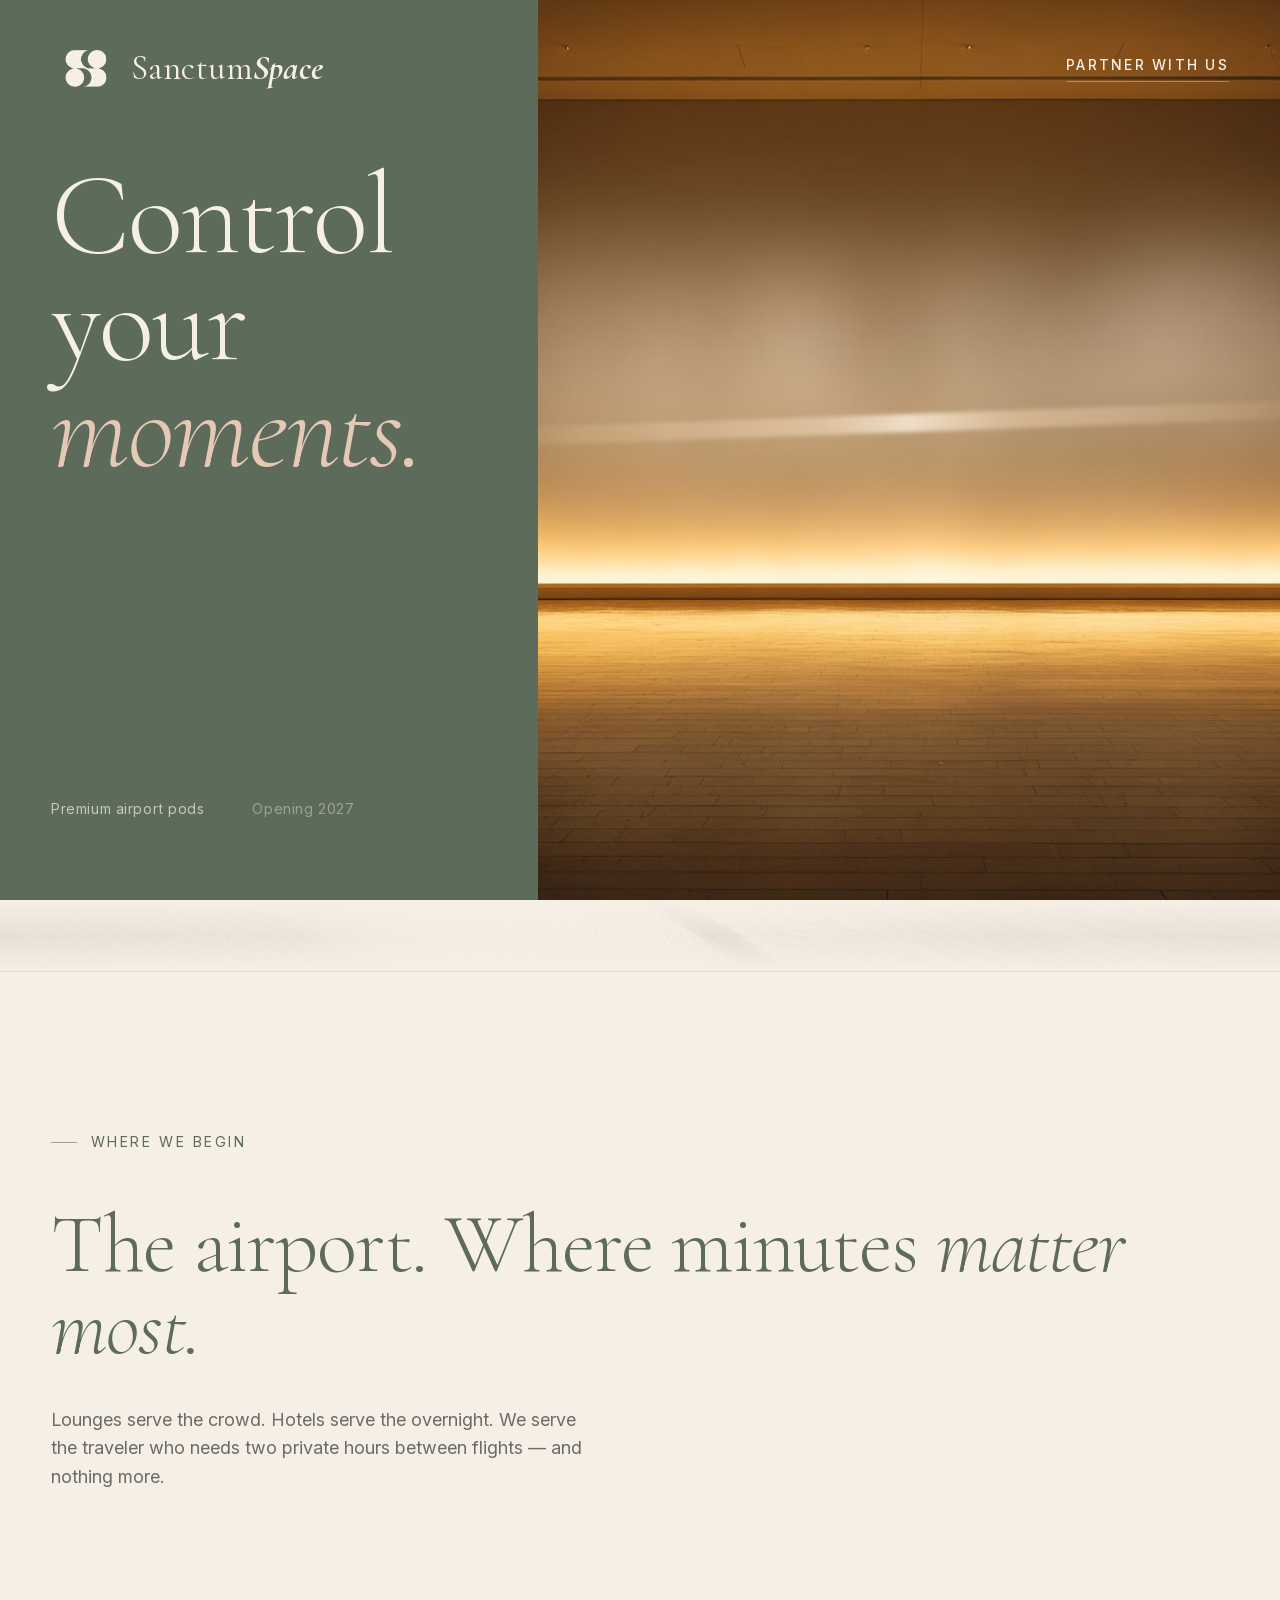
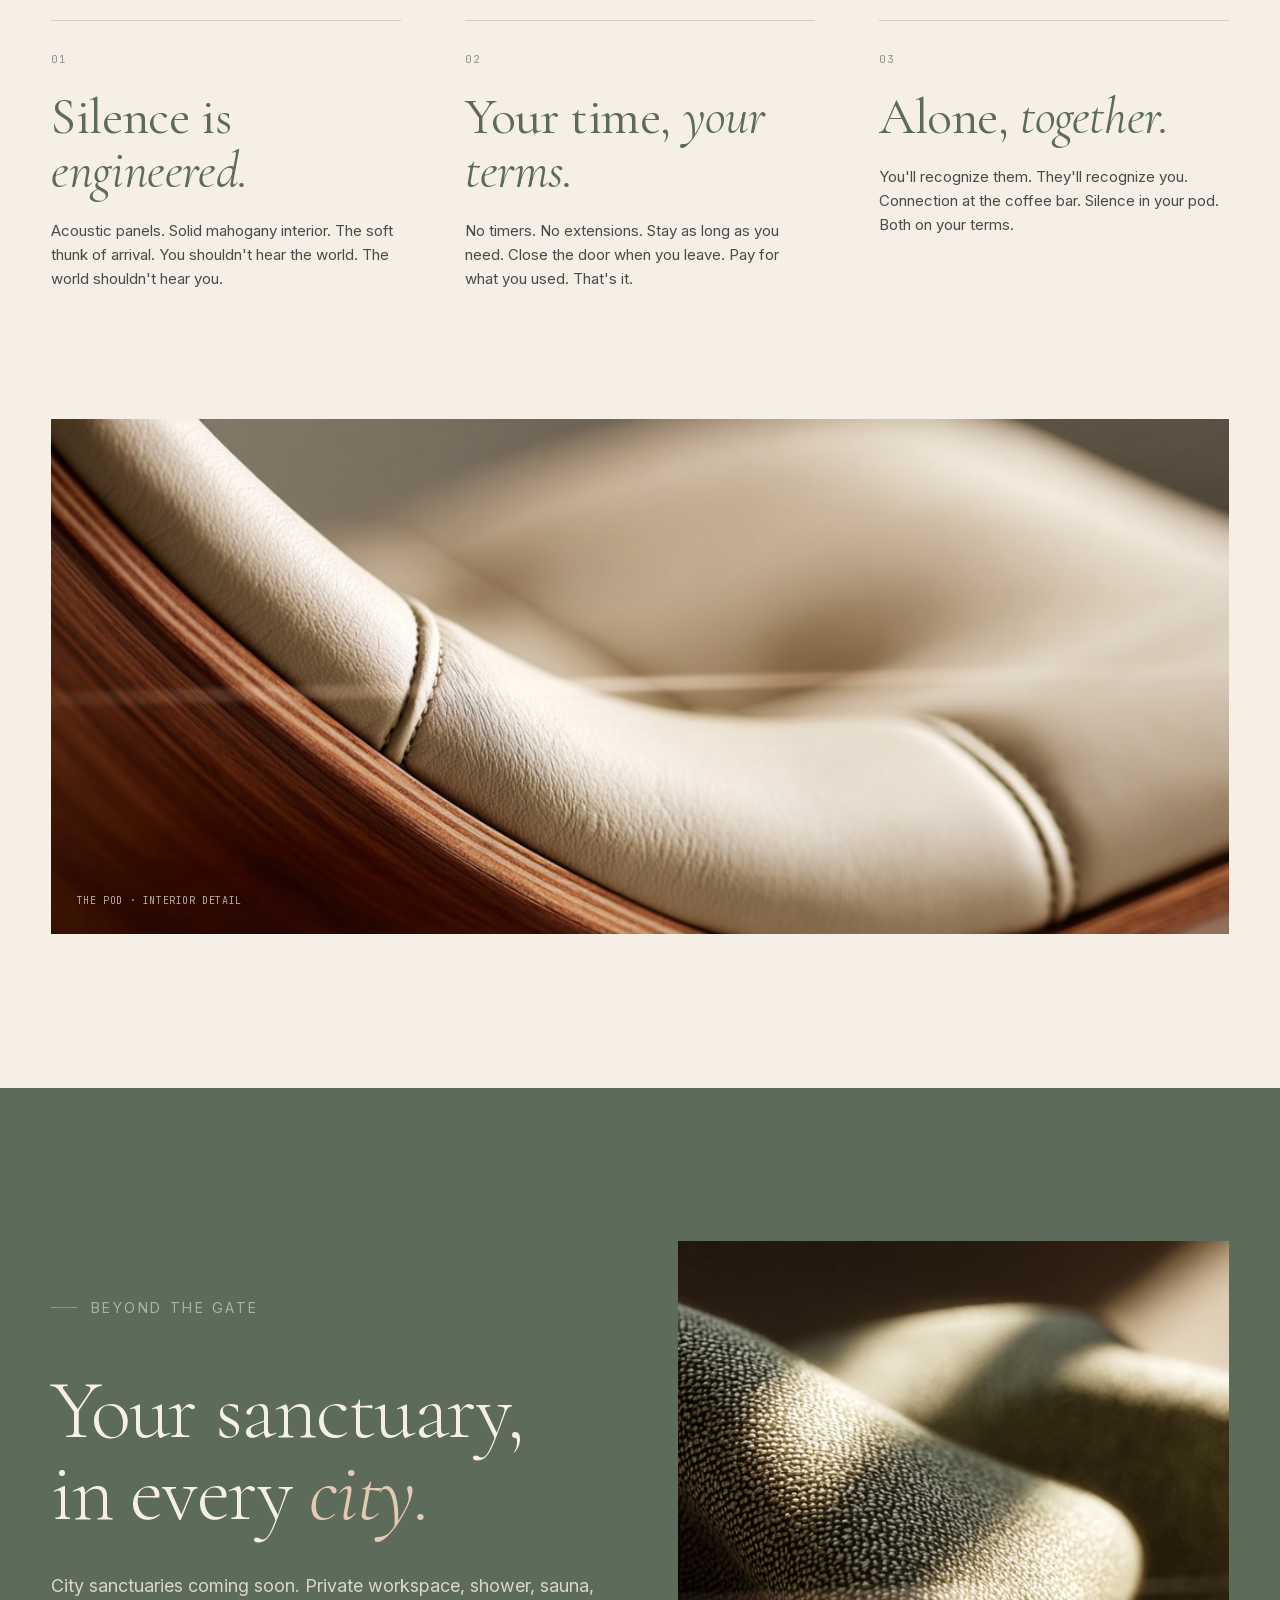
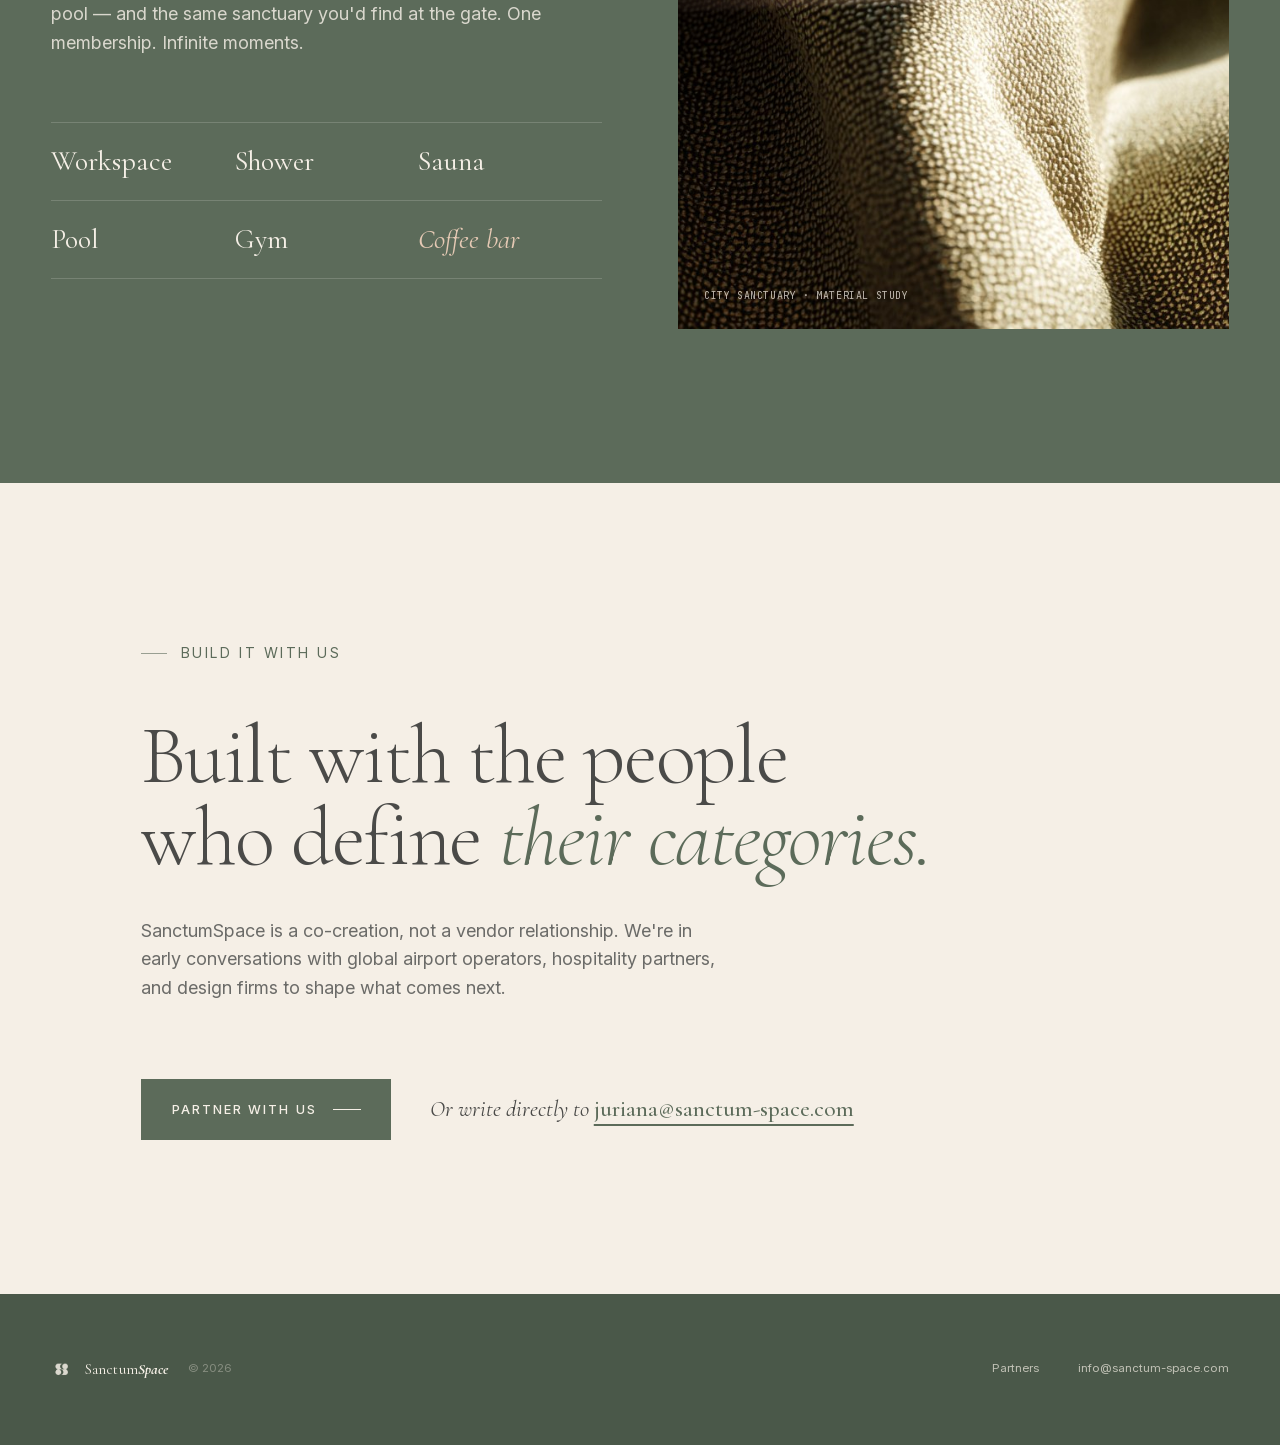
==== commit cfe42997: "Add files via upload" ====
--- a/index.html
+++ b/index.html
@@ -174,7 +174,7 @@
   </script>
 
   <script type="__bundler/manifest">
-{"5c7d7de2-15bf-4d8a-ba60-527052fa261d":{"mime":"image/png","compressed":false,"data":"iVBORw0KGgoAAAANSUhEUgAAAe0AAAHqCAYAAAApsRZDAAAQAElEQVR4Aey9CZxcZZnv/7zVCSRVnaSqIJCuTsQFXEZwELdRh0XBKwrjgKLjdtErMuq4gDPqqFe9rjBXxnHD/4ALM+AujjoqLnNxXEEH3GFExQ1IV4clXU3SVQkmXe//OZ1EQ3pJLWd53nO+9Tlvqvqc9zzv7/[base64]/[base64]/[base64]/[base64]/[base64]/seb3n+fbbb1+15zXPAxEws9JMa+PR7enm2e2p5sXt1uSHZlrNd+rri7Rd3Gk1X7Ztqnns3u8HM8IRAoElCGDaS8Bh0XAEvPfLZlqTz223mpdru67dmryx3Wreqs0n2WZnS7/YE79zYHfmADmwpZl81jn58HK/fOoPy6Ynd+55vee5vGzHlj2vjTy3Vcfvtd2pra0mtE2fo9e/1+euNr9X27HX62j+nuVR/+jvqH27c+emRyiP4KfOHbeMd6Ym3q45/5e232mLWEU5zjUnpR+Jl/eLk78W8c9zIufq6xdo+2sv8u6uk2/t/X7Q9SOmdyjjn+nrT7WnJk8RHhAwRgDTNlaQkOVsa00erx92n9F2uzbfmZ7c4cT/i+Z0hrYj9YPzcH0+RBtT7wTK2nW5ttXaympCK/Q5eh3NUx/Sv/44Lfvjy7lXe5ZH/a/24l5Rvqt0cnnNuv+aWxrYP2qm5820mr/U99bcxokfGdnonXulpvFwbYdpi1jp0wJTb7Mipgcp4wdo96eK81/UsaINgHanNXmlHql5ls5ngkCmBDDtTPGHP3i7NfFG/WCb25Priv+GZnS6toO1MWVNwMlXvPOvds49tVJrPHq0NvYOt25dO2tZvY6/ZcvGg/S9dZW2yDi9mulrdCvkCF1/340TnZXoVNbBT3ROPrJHiz5/u337zY1ERyU4BBYggGkvAIVZSxOYaU2eqXs90WFaL+L+j4hEe3L6xGSEwAdVx+mVauMJo9Xx/1uujn1a/w5mUkO8VpsfmS3doaIfpc3i9OeybNlEpFPbBwYUyGoQ6JsApt03suKuMDM1+Qn9gPJ6yPtS3euJDtMWF4a9zHfoFtS7vOuepHvVZ2v7nD2JiytqtyYerO+tljZNQx66eE+TS54f6Z5pNX+5bap5rEmFiMoNAUw7N6VMJpHo6uvowyj6UHLO/1UyoxB1GALO+wtK4u47Wmu8fLS6/mvDxEp73Zmp5jOj95aI+6GIVCXghxM5Irq4TfPZqEeiXhBsKgg3TaBkWh3iMiOw/c5bDtcPnp9FV19HH0aZCWHgxQjsECcXzc7KA8r18VetrI39brGOFue3W5Pvbbea3jn5qEV9Q2oa1yNRF2l+m3WD938OGYvVIXA3Apj23XDwR/Q1Lf2w+cFsd+RG/eCJrqIFijkC7pKRke6RlWrjRasPbvzcnLwlBEWHj/X99XsR/5IluuVlUV03eC/TfJsz083/kZekMsqDYXcTwLR3g+BJRPes/zn6mpayOEYbkz0C1+gJ3zMrtbGzVqxe/0t78pZWpOb1q+jwsfaKvlqlT4WZxpyXr2r+P9i6dXJtYbIm0UQIYNqJYA0raLQXoB8obd2zfmFYyouk1r+pUms8YrTW+HBoWet761+16faG3Cc07THrPaa009+mG8fnxRyXcFkRyGBcTDsD6JaG7LSaX4/2AlTTsDem0BBMCRD4iXfy+Ept/I0JxE40ZPQ9ZjXr6Hvhz0l0oNCCe3mNcvlNxCc06ejNngCmnX0NMlEQXSCjHxxd3f05IRMBDNoLgbdUao2jR6uN/+ils6U+7anmxdH3mFUTG4MKYYHpXhGf9nTzvAWWMQsCixLowbQXXZcFgRJotybf60QuU/n6pP8yWSPwOy3Mk9Ww32BNWC969P31E3HR/b576V3wPrv2uq8qOAXS74MApt0HrDx0bU83ryjIlbtBlsuJ+9qIK51YrjU+G1oC0eHedqu5Q99fDwpNe8Z6HxVx03ZaxjoYPgACwZp2AGzNSdQPhevFyxPNCUPQbgLuC+Xa2Ekrqut+s3tGME8z05OvjA73quBl2pj6JxBx+6z+H31z/6uyRpEIYNoFqPZMa+OftltNPX0tDyxAukGm6Lx7e6U29qQQxbdbk//uvH97iNoNan59p9X8iEFdSDJCANOOtRD2gukHwOlOStcKD7sEnFxUro/9vV2Biytrt5p6PtYHubGxeFbZLtGt62fNTE1+IlsVjG6VAKZttTIx6NLz12frB8BnNFTRbmahKYcx6R7qBdGdzcJQe3eV7dbET3WO1V/hUmnhTtF9/nWDKKhfZwuXdljKMe2w6tWz2s7UxNP1/PX7oxVoZglcFt033Ky6JYS1W5M3irijhEeSBJ7SmW7m8d7sSTLLfWxMO4cl7kxPnuGd+3gOU8tRSu4LlVojyJuOzLSavxTxh+eoGGZT8V6e2W5NfMGsQISlTgDTTh15sgNua00e772/PNlR4ohe4BjOfy/gi85udCJHFLh6GaTuTtVTXf+cwcAMaZAApm2wKMNImhX/gWHWZ93ECfywvKYR5HlgPST+efawE39/LDyAlxd2Ws1zFl7I3CIRwLRzVO12q/kj9oKGK2jCa084L6c7p/[base64]/3WitEeT5yPb0xHeVyGptTHYIPFCPrF1qRw5K0iSAaadJO+ax9FDZsq6TzwkPywQ6egb7fMsCF9M205r8O/HuzxZbzvxMCZypR9iemakCBs+EAKadCfZ4Bu1MT35KI9W1MdklcHm5Ph7cd+b9bbeNOvEX2MWKMufkbX7TpgokzsY/mAAAEABJREFUikUA0w603u3WxPNUOuexFYLhaaJSazzXsL5FpXWW7/ypLnTaApsKJfeenQO7Hy5UxiQrmHawbwL3pmClF0W4k3+VAB+7vw98rwClF1Hy6bs34IuYeyFzxrQDLLt+qEY/3bc+QOkFkuyvq1QbrwsxYS/y8hB1W9acpDbn3auSjE9sWwQwbVv12K+azuaJR+mH6rP225EOmRJwrvTmTAUMOPju22UeNuDqrJYBAe/kfrs35DMYnSHTJoBpp0182PFK7m3DhmD9xAlcXQ70O9ni5czE6TBA7ATUuJ+yffrW+/QXmN4hEsC0A6padO5K97JPCEhyEaV2SuJeG2Li7VYzuqteOUTthdfsZcWsn+Vq/wK8EUoFyDFHKbqzcpRMXlO5cWVt7JuBJse9xQMt3G7Zp0c3W9r9OtgnhC9NANNemo+ZpdFetooJ8tehVHdhJl+Svw8xWd3L/qLqXqaNKWACs+JeHLB8pPdAANPuAZKNLu5vbOhAxWIE9NTFjaNrGl9dbLnx+acY14e8Hgg45/[base64]/BLZUao2z99fJ4nI9D/9Si7rQNByBrpT+crgIrG2VgH3TtkouJV0l505MaSiGGZCA8zI54KoWVjvIggg0xEsguiBtW6vJne3ixWoiGqZtogwLi9g6telILx7TXhiPmbneSfQTqWb09Cqk3Zq4UPtWtTHlkEDXO74RkMO6YtqDFTWVtUZcF8NOhfQQgzjZrofG3zBEhAxXdQ/PcHCGTppAyZ+a9BDET58App0+855H9CLH9NyZjtkQ8LIlm4FjGbUSSxSC2CTg5Qnbd13IalMfqgYigGkPhC21lfrbUk5NFgPtReDze70O7WUjNMHo7Y/[base64]/2QPijci0RIgcHsCMVMJ6UX6+6qX8AibgD/Me78s7BxQv4cApr2HhKVnJ3zdy1I9FtCixnfnArODmOWcrApCKCLjIrB8+/Sm9XEFI062BDDtbPnPG13/c0Xnn8bnLWCGKQJ6nvAuU4L6EeMlD9dM9JNx4ft2vTyg8BByAgDTNlbI2e7sA41JQs5CBLxMLDTb+rz21GT0y0/LretEX7wEXEm4z3y8SDOLhmlnhn7hgb0rcdOLhdHYmuvC/[base64]/kiJSHQGdxYSyLPAsTEtI0V2YnbYkwSchYgsKP0++8uMNv8LCfC6RfzVYpfoOti2vFTzSZiKZthGRUCYRMYGTkgSPNz4raFTR71gxDwJbdzkPUKuI75lDFteyXq2pOEon0JLPezQX41T8/Fc/pl32IW4G/XdSMFSLMQKWLa5srsvTlJCJpHwO8sHTpvZggzAv1+eQhobWvsOtv6ULckgb0WYtp7wTDxsiSYtolCLC1ituQfuXQPo0u9zBpVhqwECXjHtTIJ4k01NKadKu79D+bEbd5/L3pkTcB5uUfWGhgfAj0T8K7Vc186miZgyLRNc0pNnPNye2qDMdAQBNzoECtnuSobhVnSz2hs72RrRkMzbMwEMO2YgQ4bznv/W43BlZ4KwfTkJMhz2t7LDaa5Ii4RAiXn24kEJmjqBDDt/SBPe3G53rhZx7xJG5NlAl7qluUtps1L6YuLLWN+jgnMdoO87W6OKzJwapj2wOgSXNHLrxOMTuhYCPggvzq1qr7uek2fQ+QKoVCTK4V5291CFam3ZDHt3jil26vkf7X0gCzNmoAXtyJrDQOP7+S2gddlxfAIONm0+wheeNpRPI8Apj0PSfYznHe/zF4FCpYi4ETC/eENL1xJvFRx87bMy3fyllKR88G0DVbfiw/ySk+DKJOT5OTQba3mYckNkGBkz5XECdI1F9qLcGjcXFUGF4RpD84usTVL3t2YWHACx0PAy4pZkXMlwId38vMAZSN5QALO8Y2BAdGZXA3TNliWlfXGt4X/aDFVJrkweoj8uOSiJxfZib9Uo/O1QoVQhMl15ctFyLMoOWLaVivtXZA//WgVZ0K6gvzaV6U2/iPlwU/AKoTcT7rxz0Vo+aoypm22nj66yYpZdQibI7B67t8B/jGwyjYDGpCQNIGufDvpIYifLgFMO13evY/m3Q9770zPjAjUO5s3hvnDISLcGS2jN02aw+r57J+lOR5jJU8A006e8UAjVOpjXxJxfF9bbD+6buQc2woXVuel+0pd4rXtNfEybwS60v1G3nIqej6Ytul3gL/KtDzEiXP+0SFiGK2t/7Hq5qtACiHH09Va55/kOL9CpoZpWy67d9daloe2OQLj7VbztLlXof3j5KchSEbjwAS4anxgdHZXxLTt1kbK7Z2XqDwuGFIIhien2qJDzfoU1uS68qKwFKO2HwKu2/1aP/3pGwYBTNtwndyGDZFhf8WwRKTtInD4rqew/i3v+kW5qbBUW1FrXsf3ywet52uj5svUv0BMu39m6a7hhENc6RIfZLRD2tPN8wZZMfN1vHAKJvMixC/Ae/m3+KMS0QIBTNtCFZbQcFd3xad0cbTHrU9MZgl4OcustqWEze583lKLWRYWgd1qO5Wdyy7c/ZqnnBHAtI0XtF6v3+m9+7xxmcgTqbVbE08KDURl7T2aqvkabUx5IeDkMnfIITN5SYc87k4A0747D5N/lfzsu00KQ9TeBJaLuP8tAT66y9ypAcpG8iIERkrddy6yKKPZDBsnAUw7TpoJxZq7oMQJF6QlxDfGsEdu3Tq5NsZ4qYRatWrsdh3oNm1M4RO4fMXq9b8MPw0yWIwApr0YGWPznZf3G5OEnPkEyqWd/gPzZwcx5wVBqETk0gRK7oKlO7B0D4FQnzHtQCpXrjU+q1Kv1sZkm8CxIe5tV2qNzynWjdqYQiWgR+Mqa8b4NkCo9etRN6bdIygL3XxJ3mxBBxqWJFDXve2Ll+xhdaGT061KQ9f+CXjp/uP+e9HDNoH9q8O098/ITI/RNY2virgvCA/rBE5sTzcfal3kvvoq1cb3dd4PtDGFRkD3sker67kDWmh1G0BvaYB1WCVDAl3vXpvh8AzdG4HV4iXIvW3n5cm9pUgvSwS6I+5MS3rQkhyBLEw7uWwKEHlVfd31XuRdwsM6gWPaU5Mvti5yX327bm3q37fvfP42TMDJ+bu/AWBYJNLiIoBpx0UyxTijtcbL1bhvTHFIhhqEQMm/bpDVsl6nUht/iWq4SRuTdQJObtDTGhx9s16nGPVh2ntgBvbsXemFgUkunlwv69pTzSC/Xz9Smj2peAULMmMOiwdZtsFFY9qDs8t0zVXVdf8p4ri/sBh/OHl8u9U8zbjKefJWrNnwK3HytnkLmGGGgHf+73UvO7p40IwmhCRPANNOnvEwIyy5bqU29lLtwHe3FYLx6UPG9S0oTw3hdZyGWRCNhZlXjlbH325BCBrSJYBpp8s7/tF27nxq/[base64]/nux/2mTZUQxO6tUc9vRzeL+eDe83idMgEnF5VrjXemPCrDGSOAaRsryDByyrWxk/R817eGicG6iRM4pH1g90eJj5LAAJVa42zd4/5yAqEJuR8C3vtP6YbTi/bTjcUFIIBp56zIo7XG8ZrSD7UxWSCwgAYnckR7auJ7CywyP0uN44lq3F8yLzRHAvX98o3R+vhf5SglUhmCAKY9BDyrq+oe0UNE/HVW9aFLCTj3iE6r+XV9Fdykxn2Kio5+KlafmJIl4K/TQ+KPSXYMoodEANMOqVp9aK3Uxh+k3fnFJoVgddJTGSdktMc9NJJKrfFk4RfnJNmHv66y6/9xssMQPSgCmHZQ5epPbKXWeGh0aK2/teidKoGQ97hrY09SVuxxK4QEpisrGHYCWMMPiWmHX8MlM9h1aI3f4F4SUsYL5/a4W80fZyxjoOErusftvIvnzlwDKcjjSu69ypWbp+SxtDHkhGnHANF6iMrcHpG7xLrOguv703aruXF6+qZaaBzK9bG/d94/IzTdFvXqkbFz9P/ryyxqQ5MNApi2jTokrkI/CKK7pr018YEYYBgC48v98o3t6eZDhwmSxbrl+vgnXLcb3fI0i+GTHDOt2Dd1u+7Icq3xnrQGZJwwCWDaYdZtINV6yO31UnIP15V/q43JJoGyeLm2PTX5YpvyFldVPmj9d52Xw5yTny/eiyULELhM/2/ec9VBY/+9wDJmQeBuBDDtu+HI/x+VNWPX6gfEvTXTS7UxWSXg/IUzreY3vb/xQKsSF9JVrjduLlcbD/Din6fLu9qYFiew0Tn/dP3/+JzFuyyyhNmFJYBpF7T0+kHx3K4vHeVFvllQBObT1vObx3WmK1PtqYm/MC92H4GjtfF/6S5z6/T9xR369mET/emd+4T+H9xQro5/MvqbBoFeCWDavZLKYb9V9XXXj9YaJ7hdV//uzGGKeUipLM59vt1qfjq0ZFatGrtd31/H68bH34WmPUG9V0anqEarY3m8cE94JE8A006esfkRoqt/u113tONcpOVaPUWNe1P7zsmHWRa5kLZyrfFP5Wp7hRgtbGQAABAASURBVC4r8imZm0T8Wbp3/bjoFJWyYILAQAQw7YGw5W+l6CKYsp6LdN5foNndoY3JHoFDpeuvUfP+TGi/FObcEXepYT1XNw6PdCIftYc2UUVzF5pVauN87TJRzIsEz9lsTDtnBR02nXJ9/FWVWmOtxinyXpGmb3o6vXNgd0bN+82mVS4gbm7jsNZ4tnh3qi5uacvtpBsn34iuG9H/T1xoltsqp58Ypp0+8yBG1A+a5+5wO+oqlttUKgSj0+vVuH17unm2UX2LyqrUx67Q91i9JO4E7ZS3X6X7cZSXnhZ4THTdiObHBIF9CQz8d2ngNVkx9wSq1cNa+sH65HJ1bJkXeZeI7NDGZI2Al/ered/amW4+xZq0/elZWRv7pr7HHuKdPF6c3LC//oaXR/83Lit5OU7zeXCUl2GtSAuYAKYdcPHSku6cmx2tNV6uH0YHdF3pRCfua2mNzTg9EzjEe/l0p9Xcou0c7/2yntc00HG02viPSrXxJyVx9xLxb1JJ09pCmL7jXfek6P+GtuesrDe+HYJoNIZLoJSkdGLnj8Cq6rr/LNfGTur60lHi/P+nGc5oYzJCQI+IrNL2rs705A7d+/5cuzXxYCPSepKhe6i/q9TG31ipNWojrnQfXekt2jraLE2qx104MtK9n+o8drS6no1YS9XJuZZSzvMjvYQIROfqKtXxF+uH1qq5e047OV+Hukkbkx0Cfynifqjm7dtTza+okZ8R0h74iuq63+j76w3aKt7P/qkePn+hbpBkdbOW63Xsd+mG6kMiPZXa2EtXrF7/S+EBgZQJFNC0UyZcgOGie05Xqo3X6ofZPaOL16Lzek4kuqHGZfpBG52n1M+7AoCwnKKeM1bDvlyNe0d7uvnl9tTkE6cD+kWx0fqGn+p77OLRWuP4zs7lq31JTlbc0V543BuKHefkY078y6Ir3EdKs0fo+9ppO2o0OkVUHc/bRXOKkSkkAph2SNUKQGt08Vp0Xq9ca/yTftA9Rz9o/0TPUT5fpcf94fpbEXehd+5VuvfzfOf9M72XZ+nWwZk63lm60XCufui+xIt7jnPuqdGHfFfcY3cfFXhYVw/vR212Vh4QfTC72dn1snPneNT88pF13WXukGgD5C6/ohq1yCjKM7Pl6CYh5W1S+b3cVdv199jyclVbtCxq1faKaH607uxI92Dn5TAv3QdHGzKq51TV9Q4RuV5bdpNXw3P+iuV++ZTuhW/W9pmZ1uSZ7enmQztTzXv4W25ZmZ24/Y+8du3araNrGl/Vml0s0fUVTrZLPI+ObmSeW642nlWujb83usJ9xZoNv4onNFEgEA8BTDsejkNHyXOArh+5RvPbrC3OaVLfvJ8erY5dUKmOf6hcH//4aL3xsdFa48OV2vgl5Vrj3ZX62PtGa2OXlatjn44+5FfVxr6++6jA91fV110ftdUHN34efTCXD94wUVl7j2bURkcPvXXVqrHbow2Qer1+Z9TWqlG4DRu2RTcJcY1Gp1a71/Suv91O57RFy6Lmjrgrmh+tu3r1+s3leuPm0dr6H0cbMpX62BWq6xWVWuMobS7aQBCR08XLV/V5i7YspuhrfafrnuWlquNa7+SmzuhIR43ca7tD24+0XRpd3BbdA31ba/L4zuaNj4xaW8+Xb53adGT0HBl+e3rimJnWxqPn5k03HxL9HfXrbJ54VPvOyYfp3v0p26aax0ZtZrr5P3Y9bzyx3WqepsueODO98cSZzc2T21ObTp2bp/N13NP16MAZM7pRET1re5q+fs7MVPPVfmTkbSL+eNUd3W0tDnYrvZf7b5/edO84ghEDAkkQ0M+9JMISs+gEog++mTubj9cP2L8rue4/KY9jtMU5Paor/pVzH+q6dxhn4LRiRRsIat6fq9QbJ+vzmo4e9u260okiLrpzlpfsHwephKO1nali9Hyu+7wy/4Yvla6Omuj5cq3tddGzGue14t0PnJR+NDfPy/ejv6N+vuSukq6/Rpz/YtfJt6LmdENl13PpShH5rC67wvnSla4kXxbX/cLcPJ2v434mOqwfbVREz9o+qa//1e26hiK6aUl0sZp2j2XSsPK3s777a91o2NxpTV4ZbRxE7+PtWzbeN5YRCAKBIQlg2kMCzPfqvWene2D31A+60zpTE2/XQ6w/jz74XFe+oh+w/6hRHqctiemUuQ913TvUsX8w02q+s9Nqnt7ZPLEhicGSjhntza+qrvvPSm0sukd1Kbo6WfNTs5S4Dv8mnUKe4te9+BPVxc+P3sezs6Vf6HssuiJfTyVM/K/27Tc38pQsuYRDANMOp1bmlG65o3l//SD7gLau7oHpOWb5rHfuld7J/[base64]/RvJggkSgDTThRvfoJv3Tq5Vj+YLtXm1Qw/LF4eEFB26/Vc6OWRdt3YOG9m5tZDA9I+T6oa9+e0HRDdiUsXTmhjyp7AMaLn7PU9dqueojknezkoyCsBTDuvlY0pr62bJx/Ynmp+pbTT36Yhz9QW9uTlNW7H7CY9WvAaNfLocGdM+aQfZrS6/[base64]/7TdmvipGtc/ak6HaCvo5A93vnRle7r5Jeu38txfgarVw1rl2thJ4t3f7K9v+suLO6Lz8ox2q/m7znTzKcWlQObDEMC0h6GXg3XVrC90UvqxiDtKeOwi4OUJ0a08O9OTT9s1I9x/K/Wxf3bRfdXF/SrcLHKn/DDv5dOd6eZHQ984zF1lAkioFIBGJCZAYPudtxyue5Q/kwIeCpceH977T+peUXQbzZEeVzHZbe6+6rWxI1Rc9KtY+sS0EIG056lxP1M3DjfOTDVfnfbYjBcuAUw73NoNrDy61ehsd+RGCeu71gPnO+SK0Q9WTG4N+M5qe/Kv1BpvKIk7Qf+O+8dbNCTTgATqzsn5M63mNwdcn9UKRqBUsHwLn67uOf4/79wrCw+iPwBrd91ZbeJ5/a1mr/fK2tg31bwP9iLftqeuuIqcyHF65Gtyy5aJfW4BXFwmZL4wAUx7YS65nKvn0KLbjp6Uy+RSScp9KC9X/47WGsc57/5vKtgYpDcCXtaNzLob1Lz5XndvxArZC9MuQNlnWhuPbreat+o5tPsXIN1EU3TR1b9TE99LdJCUgpfrY6/Woy6vSmk4humNgNPTVhe1WxNv7K17Nr0YNTsCmHZ27FMZWc36NCela0SkwF/l0uzjnJx7hH6o/tR7H/RtUCMko9WxC0T8WcLDGAH3f3SP+63GRCHHAAFM20ARkpLQaU28VGN/Vlv0y1D6xBQfAXdUZ3rTDdEPqcQXM5tIldr4JV588Ofrs6GX4Khe/vdMq/muBEfIWehipINp57TOupX+Ai/uPTlNz0ha/nC301+Viz3u2vi/iPNnGwGLjN0EnMg5atzB3x9/dzo8xUAA044BorUQM9F9tL1cZE1XHvXoh+oRnenJyTzkVqmOf9B5/4w85JKnHPQ9dq6e5npznnIqUi5x54ppx00043jbpprHOvGXZiyjaMMf3J6e+G4eki7Xxz8RmUQecslZDq9vtybelLOcSGcAApj2ANCsrjI9fVOt6+TfrerLtS7v/qzTan49DzmWa413ax6XaWMyRcC9tj216VRTkhCTOoF4TDt12Qy4LwE9rzqy3C+Pvodd23cZf6dDwIucoIcxP5XOaMmOUqk1nqMjRN860CcmIwSWiet+Pg935zPCM0gZmHaQZZsvuj09GRn2ofOXMCdlAk/Vw5hvTHnMRIYrV9vHaeCWNiY7BFyp1P1/duSgJG0CeTbttFlmNl60d6fnIaMfhMhMAwPvTcC9PA97Q84dcZf38va9M+O1AQJe1rVbTY6CGChFFhIw7SyoxzjmTHSluMhTYwxJqOEJrC657ueGD5N9hNF64x9UxdXamGwReFh7unmeLUmoSYMApp0G5b3HiPF1dGMPJ/4dMYYkVHwE7qN7Q7k4v62HyR+rWCa0MVki4OU1nc0bH2lJElqSJ4BpJ884sRFGdvrIFA5ObAACD0vgqZ3pyTOGDZL1+tFh8pKXZ2Stg/HnE/Ald/H8uczJMwFMO9DqtlsTb4yuVo5JPmESIuC9/0BCoVMNu7Le+LYOeIU2JlME3FGdVvMfTUlCTKIEMO1E8SYTfOvmyQc6cX+bTHSixkyg2plufjTmmJmEq9Qa0XeEN2cyOIMuSkA33s/evmXjfRftwIJcEcC0Ayxnyfl36H/UVQFK709yTnp7L6du1Q2tnKQT/QBNTlLJTRqrZ2dH2NvOTTmXTgTTXpqPuaXtqclTxMnjzQlD0FIEVo+U/IVLdQhlme5tRz8qclMoeouj0/+FnjJ7UnHyLW6mmHZotS91Xxea5JzpHSgdPTJyQmd68mkDrWxtJe8usCYJPSJe3N/BIf8EMO2Aatyebp4t3v1ZQJKRuheBrvdv3evPYF9W6mPvE3E/FR6mCDiR4zpTE1zlb6oq8YvBtONnmlhE1xW2pBOjm3xg/VA9TE9vPDGRkdIP+m/pD8mI+yPgnXvF/vqwPGwCmHYg9eu0Jl7qndwvELnIXJjAAeL8WxZeFNbcSm3szc7LL8JSXQi1x0SfFYXItKBJYtqBFF7PVz03EKnIXJrAMXn5ecWuuB8vnaqwOAMCXiS6WDCDkRkyDQKYdhqUhxxjZtf9xY8ZMgyrWyHgum+yImUYHZWdI8/X9XdoYzJFwB01M9V8pilJiImNAKYdG8rkAjmR45OLTuQMCNxnevqm4H/33B1yyIyI/3kG/IYbsgBrOyenCY9cEsC0jZd1+/Sme+sH4+nGZSKvPwJrDpDlufjetnf+5f2lTu+UCDwpDxuGKbEKahhM23i5dnofGXbwe2XGMacuz3v38NQHTWDA0er6r2nY32pjGo5A3GsfuLx7AIfI46ZqIF7JgAYkLEHAOX/SEotZFCwBf1i7NfG8YOXvJdyL3LLXn7y0QsD5J1iRgo74CGAvo4HGAAAQAElEQVTa8bGMPdLWqU1HipeTYw9MQAsElou4syQPj5Kcl4c0cpjDKbph+OCh8mJlcwQwbXMl+aOgEdc98Y9/8SqHBA7LQ06jaxpf1Ty2aGMyR8CdYk4SgoYigGkPhS/hlZ3k4rxnwpRCDj/enm6+IOQE9mjXQ+S37nnNsx0CWpfH2VETm5JCB8K0jZY/uvLTeznVqDxkxUTAeffUmEJlG8bLJdkKYPSFCDiR47a1mocttIx5YRLAtI3WbVl3eXQRyWqj8pAVEwEvvhpTqEzDjNYb/6ACdmpjMkZg1sujjUnKp5yUssK0UwI9wDD3GGAdVgmPwKHhSV5UcWfRJSzIjkDJjWc3OCPHTQDTjptoTPGcE36CMyaWxsM0Oq3mOcY19iqv1WtH+qVHwHk5Nr3RGClpAn2adtJyiL8Xgejw+F5/8jKnBEpe8nL40v00pzUKPC3/qMATQP5eBDDtvWBYebn7V6AOsKIHHckScOLqyY6QTnTv/dXpjMQofRI4aNtUk73tPqFZ7Z4L07YKd2BdbvaQgddlxeAIePH3Dk70AoIr7dl3LzCbWQYIdMUdZUAGEmIggGnHADH+EKX18cckomEC9/T+xgMN6+tJmtuwYZt25Kc6FYK1STcM11jThJ7BCGDag3HrYa2hujxkqLVZOTQCrj1deVpoohfRi2kvAibL2a4ko1mOz9jxEcC042MZY6TuvWIMRqgACDiRvNwA4/YAcBdPohdOueWk6pi2xUI6tzYpWcS1ScCL5KXmMzYJF17VWOEJ5AQApm2skO07Jx8mXtYZk4WchAnonvaGhIdIK/z2tAZinH4IeG7W1A8uw30xbWPF8X62gLcuNVaEbOTkY0/bec5pZ/P+2c+oLi8bhfvJM/+LMW1jNS7JyEHGJCEnHQK5+L/ovGNPO533S7+jrGnffnOj35Xob49ALj4o7GEdXFHX++C/+jN49rbWTFWN9yOpjpfQYHpungvREmI7ZFjXHTkgFzfxGZJD8Ktj2uZK6PT0pjlRCEqagJNy0kOkEt/Jr1IZh0H6JuC7XX6FrW9q9lbAtI3VxDm/0pgk5KRAwItb0dswtnt5L7x/jZZoZITPFqOl6UsWpt0XrhQ6ey7kSYGyuSH08MoOc6IGEKTHie4/wGqskgaBUmlZGsMwRrIEMO1k+fYdXfe4cvHh3XfirBD0BVx/KJ+X2/7wmhemCPju7O9NCULMQAQw7YGwJbdSybm7kotOZLsE/[base64]/5EApv1HFiZerT648XMVcrM2piIR8G4iH+k6frfZZiG3OudmF5fGklAIYNoGK+XE3WhQFpISJNB1/voEw6cZupLmYIzVIwEnnHbrEZX1bpi2wQp5kRsMykJScgR0D6j70+TCpxq5mupoDNYTAT398sOeOhrrhJz5BDDt+Uwyn+O9z8mh0sxRhiJg82ht/U9CEbsfnQfsZzmLMyDQ9ZKXIzkZ0LM1JKZtqx671DjX3PWCf4tBwOXi0GV7unl2MeoVXpYlJ9z/IbayZRsI086W/4Kje+84lLUgmbzO9HfmIjMvf5mLPHKYRLckv8hhWoVMCdM2WPZV9XXRoazvGJSGpGQI5OLbAl7kvsngIeqQBKZG1zS+OmQMVjdCYDHTNiKvuDL0A/Da4mZfrMydyDfzkLHmcVge8shhDrl4f+WwLgOlhGkPhC35lZx3v05+FEYwQKCzcmb2/QZ0xCGBi9DioBh/DE63xc80s4hhmXZmmNIf2LvZq3RULh5RCDmfbnMbNmwLPceZ1uSZoeeQV/3OuZ/nNbci5oVpG636aG39j8W5vHwNyCjl7GXpaZBcnM924s/JniYKFiCwo71jGeezFwAT6ixMe/jKJRfByw+SC05kCwSck49Y0BGDhvvHEIMQsRNwX1m7dm1efkEudjohBsS0LVfN+bzcJcsy5Sy1ba5UGx/IUkAcY09P31TTOGVtTMYI6JEcLkIzVpNh5WDawxJMcP2dbvbfNPwObf1PrBEAAZ+Lm+gs98svDgB2ISW6knyrkInnOGlM23Bx16zZEP3+7RcNS0TaEAS8lC4dYnVLqz7ekhi0/IHAlZU1Y3x19A848vEC07Zfxzx9XcM+7fQU3jZaG3tHesMlM9K21uQ9NfJqbUzGCHhxXzEmCTkxEMC0Y4CYZIiRke6nND6HyBVCvib3X3nIx4t8MA955DGHEfGfzmNeRc8J0zb+Dlixev0vvRP+8yVZpyxil+QtWQwb95he/IPjjkm84Qk4Jx9bWWvcNHwkIlgjgGlbq8iCerofWnA2M8Mk4OSGPJxr7LSap2sB6tqYjBHwXfcxY5KQExMBTDsmkEmGGa2u/5qI+4LwyAuBd/eQiPkuemj8IvMiiyjQ+/+q1MeuKGLqRci5VIQk85GjvyQfeRQ+i4lKtRH8V6TaU5tO1Uoeoo3JGAEv7j3GJCEnRgKYdowwkwxVqTU+J+xtS+gPJ/JPQeewR7ybPW/PS54tEfDXjdYbHBq3VJKYtWDaMQNNMpz3PrqSPMkhiJ0sgY3lWiN40263mqeJuKOEhzkCTty/mBOFoFgJYNqx4kw2mG5Bf0ScfDnZUYieFAHv/HuTip1y3HemPN7+hmP5LgJX6kYhtdnFIrf/[base64]/x8pql+rAsMwJvLtcbN/c4Ot0CJ4BpB1rAcq3xHhH3eeFhmoB38kzTAnsUNzIil/fYlW7pErhSNwo5l50u80xHw7QzxT/c4OXquqdohOjnO/WJySCBy0erjf8wqKsvSTOtZnRU58i+VqJzGgS2jJRmX5TGQImPwQA9E8C0e0Zlr6Nzbqe2F9hThiIl8FvdA3qaPgc9daaa93AifxN0EjkV78W9dMWaDb/KaXqktQgBTHsRMKHMLlfHPi3iuMWpmHp0Zkf8E0wpGlCMHt7/uK66XBuTKQLuwtHa2GWmJOVPjMmMMG2TZelPVKU2dpb37pP9rUXvxAh496rVq8d/kVj8lAK3d10t/qiUhmOYngm4L+j/+Zf23J2OuSKAaeeknKP1sadrKldqY8qUgH9TpT4W/A1w2lOTL+Zq8UzfSIsM7n6lhv2kRRYyuwAESgXIsTAp6jnUx4n46wqTsLFE9dzvRyu18Tcak9W3nJnNzZPF+Qv7XpEVkiYwJSXJxbcRkgaV5/jsaeesumoaD/IiN+YsrRDSie77HN3iMwSti2rUQ+IPdSX56KIdWJAVga4OfFZlzdi1+sxUYAJGTbvAFYkh9dLs7GM0zE3amFIh4K+r1Bp6lCOVwRIbZOvUpiP1kPhndYC6NiZLBLx7mb7HPmdJElqyIYBpZ8M90VHLB2+YcF6O00F+rY0pWQI/qdTGH5TsEMlH3z696d4l141+QW598qMxQj8EvJfX5uE6iX5ypu/iBDDtxdnMWxLSjHK9cfNIafZk1fzf2piSIXBNpdY4OpnQ6UWdnr6pNuu70UWMGHZ62HsayYmcO1pvnN9TZzoVggCmneMyRzdeUFM5Us9xfyvHaWaUWvS1m8YjMho8tmH9pk2V5bL8Kg14L21Mlgg4eWG51ni3JUloyZ4App19DYZUsP/VR2uN47XXv2ljiofApZXaWPBfu4kOiXcOnP2unsd+QDxYiBITgS26h/3kSrVxcUzxCJMjAph2joq5VCq6x32G7nG/Z6k+LOuJwFuUZfTTqD11ttpp6/Smx+oh8e+KuKOEhyUCt7lu9+RyrRFdEGhJF1qMEMC0jRQiDRm6x32OODlfx9qpLdEph8E7viQnq2G/IfTcZlqTZ5ake4XmcYg2JjsErtb316Hlg9brxpQdUSixRQDTtlWPxNXoIbfXinfn6kBbtDH1QECPUNxYro6tGV3T+GoP3U136UxNvN2Jv1S8rDAttHDi3CVq2I8uXNok3DcBTLtvZOGvUKmPvW/EjRyje903hJ9NPxkM1PdSPUJxX+dc0Ecnol/rarcmP++de+VAFFgpEQLOyy+ckzMqtbGzEhmAoLkjgGnnrqS9JbSieuivK9XGn2jvS7UxzSewY/fh8ODPX7enm2d7Jz8Q8X8xP03mZEfAXVKuN+5frja4SDS7IgQ3MqYdXMniFayH5J47MtK9n0b9oTamXQQ+qFwOGE3pcPiuIeP/9/bbb1/VnmperIfC36/RD9bGZIPAr31XnsDetY1ihKYC0w6tYgnoXbF6/S/[base64]/wudpWa9vlIb/5EVUegIlwCmHW7tElXu3BF3VWpjT6rUGvoemTPvTqIDphtcfc2/SXNzatYvT3foeEfbNtU8Vs36Ul8qXa2RT9eW6ymg5G6PTk3oe+yASm38koB0I9U4Af1ANq4QeZkT2G3eFf0QepuK0cN8+m+Y00Y99H9ORTdEKrXxN4aZwi7VW6c3PVbN+jNdJ9F95c/cNZd/DRD4rfP+mZVa4xA9gvMBA3qQkDMCmHbOCppkOvoh9Dr9MFrvXfckHSfas9M9Vn1le9qpGxtfKt9VGlXtG8q1RtC3cm1PTf6NmvUHSr77NcXOnrVCyH6SGRF3ob6/nLZ7l+vjHxceEEiIAKadENg8hx2trv+afjg9Wlup60onqil+WfO9Q5uVaUqFXLbD7airxuW6sXGKW7eurfOCnNSon9BuTb633Wr+Rpx/nybxfG1M2RK4Td/3F3V2Ll+t77FVldrYS7OVw+hFIVAqSqLkmQyBVdV1/6mm+ET94FobfYCJ+Dc5cdFeYFomvlMzu0nbld7Ls1VHtLdzkD4/p1o9rKXzg5v8LbesnGlN/K+ZVvOd7amJ76lRf0m5vkQT4eczFUIG0+91zOi00GXO+afreyt6smf+kgAACY9JREFUjx2q7/sXrV27dqsuMzkhKp8EMO181jWTrKIPsIqeKy7Xxk6q1BprtelnnBymhhPdovGDKurH2m7TtkNbv1NHxP1qboPAyUVO5Fw1s4foGMu13VPb40brjY9KwI/IrDvTk2dsGx35knPulZrjU71zdU3peuflF7pnd4OyvO6PTX6iy6Kb4vy3Pn9f21XavqPnLL4VNX19ze72A32O+v1an6Ma/LcuvzGKE8Xd9VpjOflj/Oj1niai63odV6JTIt/RGNco++9F6+9qEsXUPnKNiFy7e94PNW50vj2aF7Vo3as1p29on+j1VdFypxt4TuQb+vqbu5+/FT3fvc1tBEY/cBK16O5hV4iTrzhdV6JvOHiJ7gl/pex6/ncRuVyXf/kPy53oRs/cxZRXiLjPS7RcmxPR94v7wu7n9+q56At02evFu5eonjNdt/sofV9FBn2gPq/X9pxydfyT2ocJApkRKGU2MgMXgkC53ri5UhuPfgzh7Eqt8WBth2o7QJtzs7Pr9QPyVP2AfaHuJb9GgbzeiX+ZznuJ/v0/Z2flAeXpu1ZGfbVV9BDkEeVog6DaeFG51nh3pToeGYWulo/JbdiwrVwd+7Tm9phKtfEnlVpj/WitcV99Pko53n/XvPEHVWp7WuPoSq0Rbbgcqc8P0/bn2o7VdY6Pmr5+xO72UH2O+h2uz1ENjtTlGnf8QVHcXa811tyY47viR6/3tLkxovmN6JTIsRrjEZXq+CMrf9QRxYziP6JSazy8Mje/8RCNe3yl1ojmRS1a99FzudXm4vx5tLys9Yzm6esTdj8fHz3fvc1tBJ5aqTWidsbcc7XxhLKuW4m+4VBvRL++9rjKrufTKrXG0yrVxhPLe5ZXG6fM9Ztbf+wvK9FybeVaQ4/MjD1p9/PLyvXxV+myt1bqY+9TPR/m17aS+H9FzGEJYNrDEmT9gQmUD94woR+QV+gH7MWj9cY/RB+Y5dr4e3Xe+/[base64]/[base64]/[base64]/YEIAABCAAgT4IYNp9wKIrBCAAAQhAIEsCmHaW9G2OjSoIQAACEDBKANM2WhhkQQACEIAABPYlgGnvS4S/[base64]/[base64]/r/AQAA//8wfqUjAAAABklEQVQDAMJuNsVKfQyDAAAAAElFTkSuQmCC"},"f0f41623-204f-439c-a5a6-ad43982216fd":{"mime":"image/jpeg","compressed":false,"data":"/9j/4AAQSkZJRgABAQAAAQABAAD/[base64]/2wBDAAQDAwMDAgQDAwMEBAQFBgoGBgUFBgwICQcKDgwPDg4MDQ0PERYTDxAVEQ0NExoTFRcYGRkZDxIbHRsYHRYYGRj/2wBDAQQEBAYFBgsGBgsYEA0QGBgYGBgYGBgYGBgYGBgYGBgYGBgYGBgYGBgYGBgYGBgYGBgYGBgYGBgYGBgYGBgYGBj/wAARCAIxBwgDASIAAhEBAxEB/8QAHQAAAQUBAQEBAAAAAAAAAAAAAwABAgQFBgcICf/EAEgQAAEDAgQFAgQFAgQFAwMBCQEAAgMEEQUSITEGE0FRYSJxBxQygSNCUpGhFbEzYsHRJENy4fAINIIWU/ElNmM1VKKyhJLC/8QAGgEAAwEBAQEAAAAAAAAAAAAAAAECAwQFBv/EADARAQADAAICAgIBAwIFBQEAAAABAhEDIRIxBEEiURMyYXEFQiOBkbHRFDNiofBS/[base64]/vDn99SLA/8ADyOKI1rg422KrvjLRmBsrEEgcP7qZ/cNKz9S0IXOqouRIbub9N0aN0kgyFxEkaoscWPzx3u3VX35aiBtXDo4D1ALntDeJTliBjEzNc31DsVWBMZsb5HaOHbyj08rTrrldoQo1MTo5s27bfuER+pEx9wuQVDjRuimu4MFiP1t7qM9N85RGhefU0ZoXIFLJaQNJsDo2/8AZaD2PbG1rQMw9Ubv7tU7knEeUOExKkc9jg5uWVhsR5WI9mdpa4etq9FxeiFVSfPQtvI0WkaOoXEV9MYpOawaf3C7eLk8ocPLx+MsRwcx4cNCCujwus58Qbm9YWNPFoJW6tKFTTupKtr2n0krTlp/JX+6eDk/it36el0RbV0ZifvZc7X0z8OxDO2+S60MPrRaOeE3B3WpW0LK2iLiL3G682tvGe3o2rvpXp5Y8Uw4xEgmyx3RSUVSWEEWKr0NTNhWL8o3y3sunr6VldQ8+IAvtdVb8Z/[base64]/[base64]/3W3T1LGtc159W7SFrWWU1dQyUlha82Nrgq3AA6IZeu6x4qhslVE7dpHVaNPUl2YtaLXt7LWJRI7AHEgNJDet907tW+lobcpmysbTlwJIJ6Jy6WQHJ6Wjr1TDjfiN8PsN494YfQVQEdZFd9JVDeN/nuD1XyPi2C4lw7jU+D4xSup6uA2c07OHRzT1B7r7pMbW26nuTquJ+JHw7w/jnAcjw2DEoGk0tXbUH9Lu7T2UWrofH5N1Gyu4thOI4FjM+E4rTOp6uB2V7Hf3HcHuqYCxXEl0TJ0yDNsldMkgHTdU2qXsgi6pk/[base64]/FmtpfCPHS+FpNph2RmU/hTNlYoMpvCsNp9NlebT+EdlPtop1WKLafwjsg8K+2m8I7afTZLTxntp/CK2n8LRZTi2yMyn8JabObTeEdtL4WgynHZHZB4QGcym8IzafwtBsHhFbT+EjUGwaWsitpttFfbB4Rm0/hAZ7ae3REbT+FoCn8IrafTZIaoNg02RG0/hX2weEVsPhGFqg2nPZEbT+FfbD4RBDrsnhKLYPCI2n8K8IUVsPhPC1SbB4RGwHsrzYPCM2DwnhKDYPCK2Dwr4gF9kRsPhGDVJsCI2Eq6IfCI2HwngUhD4RBAroh8KYh8JxUtU2weEQQeFbEQ7KYj16qoglQQeFMQeFbbGOyIIk8JTECfk6bK8IlLlA9E8Gs/keEuR4Wjytdk/KHZHiNZvy/[base64]/wsKpwmeEmzTZe7VeBtIPo/[base64]/ZG/a9G2zswPpR6eY0dQCdYn6EKlTzCwaVaIzxlp1BWNo/bas/cLkzG01QJGf4Emt1YJDoOW43vq0qhRVF2GiqNR+UlW4xa9O/6hq091nMY1rMT6AeDDIP0nbwtOGRtRRWDssgde3W/dU3NbPARJo69vY90OB74JxmNnA7ozYTHU/2aTZCwmcN9JOWVnY91z2OYaynmzMF4JdWnsey6J5cwitaA6N4yyMHUKEsUUsLqST1RvGaN56IpfxnRyV8ox5o+MQymJw/DdsVQqYcji0jToV1GK4e5r3RObZzT/wCFYjmc1hifo9q9Clvt516Z0WDYk6nmEErvST+y9BwesaW8iY3B2K8smYWPuNCF0mBYkZWNie+z27XWHyeGJ/Orp+Lzb/w7Og4jwZ4aaqBuo10QeGsWBd8rOfGq6PD6qOvojTz2LrW1XJ4xhb8MxH5iAENJ6LlpOx4WdNoydhex7C8rjWU9u+ihhFY2ogNNP7arWwqrZiGHcib6rLAxGjfhmI82O4YSiJ2PGTmPtlcRYRy5XPa3Tdc/Q1b6OpyONhdelRcjFaDI4gvAXDY9gz6WdzmtsLrr+PyxP/Ds4fl8EzHnV0mH1jZGA5lsxPDhe685wnEXQyiJ5Oi7Sjqg9g13RyUms44628obIdmU+lgq8TxlurLbWuVlKzgHZWonZbKtuiNdbZINSOc5WjyugFfegYz81wuUifZup2WhTS8xozO2KiYXEu8oK0QtiJNjmGi7ugq5KOoiqW/TLcleTU9Q4OjLjoLLt48ZaX0kDjaPa/2WMxjR6HgeJmeonbNYuN8o8rcFe+lhhonC/MN153hVW+PiLKx1o73Dv5XXisdNikU7gDy3FoHhVWUzHbvaWeOQtlBs6Mi61HTwT1LeW4EubY26ELnaKWKekqauEi2W+UdwFYwyX/hoqxh0fa48rorZjMOngmjqCyKS4c3dXaaZwdmdc5HW9wuakqi2eOQHQPym3YrbfKxkEQjd2N1rEomHVUdYyWGLKPUXaFbFNUsa90DXC9tx3XJUz+W9hiN2WBI8+FpUUzWz/NNN2E2IW1ZZTDpqWUyuzAehu4Wg14dexszclYtPO1rJJAfw3bWV+OTO6NrRuNui0iUSsgB0pI+yhIAG3DL2NgpAGzn5iSDbRMWER3eS53S5TDgfiV8NqPjvCOawNpsWgb/w9VbQ/wCR/cf2XyjieGV+DYvPheKUslNVwOyyRvFreR3B7r7sLW5C4gAdyvP/AIm/Dai45wgVFPlgxeBv4E9rB4/Q7x/[base64]/[base64]/Iu5kox2VSWhB6JTVUWeb1eDA39C5+uwBpv8Ah/wvV6jDwb+lZdRhbTf0BRNT14piPDTSDZn8Lk6/h6SIksavfqvBmuB9H8Lna7AWuafQP2RFpgTWJeETUs0LiHMKAvU8R4Za4H8P+FyOIcNvjJLWHRa15P2zmkw5m6X3R56KaBxDmmyr7brWJ1J79kxTJEoIkyV03dAPdK6a6dMF5ST6WTICSSa/ZN4QDpXTX0SQDpJr2SugJXTaFNdNdEA6Sb+yV0Ar20T30Ubp/wBkaDpkkrpg19Ek1tU6AQ8pJJ0AkrJXTIBFMkSPKa4QEgkoAp7oB+qV03lIFASJsmBCa+ia4QBL6prqKV9EA9/IUbpJroCV04OiiE/[base64]/wpdtF0VnyhyWr4SsOHLdnartPMJIsvVVWWe26GwmKcW2KUxqonxlfkYSQRo5uxWhE9tTTjXLKzbyqjXB4BGqZrnRvztWMxraJxfbM15Dnt9Q0eO6jUxcyMPYb228pi8uyzNAudwrTAMoeBodwOijcXm9B4dVOzCKRwyO9JB/KVd5Qv8tL6A7WN/Rru3sVk1MPy8/MAO+llqQSNraUMLgHDbui0f7oFf1KhiFK6spzdlqmHQj9QXHYjSOa75iJpBG4XoUzZZLztbaoiFpG/qHQrExOlY+P5uJt4n6PH6SteLk+mHNx/[base64]/bWaseE1GFV2VwOW63qump8YwzMweu2qt4jh8VfSGSJutrrBoauXDqvlSA5b21Vb5dx7Tn04fFsPloaw+kix0V/[base64]/[base64]/ktpgbAm5B6i62oKpxkjYw3/KfAXNMmD5OaxwD2WGXwtajnzVOUaOy2ctqyymG/FKLvYzMbOVi+eQyPuMg28rKhqWts4Pbcm5sdwrkDjM/5h5cGO0F1cSnFv8AxBZzNCL77IdmmwDXk9SFMZBHme4knQAJmkuGWMOLTcApk89+Jnw0oeOsK5kOSmxiAfgVJb9X+R56j+y+U8VwnEcExibCsVpX01VCbPY4fyO48r7uewx2b6jfbVcH8R/h3hnG+EBrnxU+KQg/L1Ntb/pd3Ci1NOJfH9kitHG8FxPh/[base64]/[base64]/pXby0gN9FQmovCmaqizz2rwdpB9K52vwEEH0L1Oegvu1ZVThoN/Ss5qrXimJcNNdm/DXIYhw4+MktYQV79V4Q11/Qudr8CDgfw7oiZqJiJeBVFFPASHNJVUkg2svW8S4aa7NaNcdiXDbmOJayy1ryR9omjlM2qbMrVRh88Dj6CbeFTNwTfRaROs0g7VIFQB6pZgmBQUxKhm0SzICZKV1C6WZATv2TZvdRvqldMHLtU4druodU/XRIJ38pXUL2T37ICSV019Urpgr6pexTHVMmE7pKN7FNf1ICRSvoo3SJQEsyVxsopICV02yY90kArpkvZNdAOE4TAi+6V9d0BJNZK+qcIBrBLYp01wgF1TqN0kA5KZJIb7IBxa+yV0/[base64]/Sx6LeJ1hMZIsbyDoVpU8+liVktcAbK1C+x02Wd66047Y1JGh7Fi1kNiTZbET8zbEoVTTh7bhZ0t4y2vXyhiU8xY/KVaezM243QKqmMZzNCnTz5m5SdVv/eHNHXUjwTmN4a5XJPpD2LPlZc5x0VuknD4+U5RePuGlZ+pXaSVpGUqyXvifdurDus5gMM29xdX4ntJLH6hyxtHetqz1i8GsqYQNPdZZE1JU5ozlIOh6I0T30k+R59B2KuTNZPHcjUjdTE+M/2OY8o/uOyZ00Da6nb+IzSSM9uoVapjYz8Rjb002jmn8p7IFHUTUlVkkFwTY+QtGRrGEStGeBws5o2cP9wlP4yf9UOQxTDxDIYXaxv1Y5c+Y3Me6mlGnRd9VUrZAaWU3Y71QyLlcSo35i17bSt/ldnFya4uXjydc1VQFji0j2Ku4Ji0lFUCOQ3jOhCI9onhLHNtK1ZMsTmOOliFvMRePGzCtp458oeyYHirHsbG4hzHbElFx7CRLF8xTix30XmvD+Muie2GR9uy9NwjFGVUIgmNz0uvK5eOeOz1uPki9fKGJhdc6GQwTbXtYqWOYR8xT/MU7fUNdFZxzC300pqoWenfRLB8UbOz5ecgdASlE/[base64]/svJsMxJ7MPfCerdCuqocXbURwyXs+nBN1n6VmvWaGo+XrTSzyDLlu3XdbmAzlldOZdMpIF9nBebS1slTBT1rHWY0XPcXXXsry7CqAxE3kcBn+y1pbtnaOnTyTinkfXtFmk6Ba0T2R0noGr7PaVz8VQypppaeQDMwbd1p002aGhi+l+xB7Lessph0DXBtVHIH6ubc/ZXKSqmB5wdq/S/hYNVPysX9Au1jPUFr00jIRFA5wAmFx7rWJRMN8WEkLQSGkXJutxlXaltl+k6W2K46nqy4CCQ5QH5cxW5HLlDoNho4LSssphuQ1GcOldGQ7TKD/KtiR5YGwi3YrOFQG1sEUVnei7j2VuJxmMYu5rG/yVrEpkSV1nMDn5fA+olQItZjA4E+blFZyxmlsCM2hPVM6a7szIxroNdSmTiePvh5hXHGDOgqLQ10QJp6vL6mHse7V8n8RcO4rwvj0uEYxTmGdmoP5ZG9HNPUL7lcHiPVrW+AVyPHHA2FcbYE+irojHUxgmnqhYujd/[base64]/KFmSzI0YLn8pw7qhZglmHdAwcPUg8Kvm9k+ZBYs5k4fqq2dPnTJaD9FIPVUPRA7qma0Hpw5Vg/yph6RYshylmQA5SDh3T0lgP0Ug/VVw9SDvKoLIfdTDu6rNciNd3QWLLXWRA9VWuRA7ynEhZa7yiB6qByK1/[base64]/q8Ia4H0Lnq7Amuv6P4SiZgpiJfPtVhc8DiMpsqDmOabOBC9nxHhppB/D/[base64]/KQptGrrbGw9gezRZ1RDubK9TzBzbJ54g4XAWVZ8Za2iLQxLFhVynmFrE/uoTRWN7WQASxy2n8oYR+MtCWESNuAFmT05Y4kArRp5g4WKnNCHtuApraay0tWLxrAc3qixut1Rp4ixxACqXLXro9w5c8ZasD9ACrgILVkQv63WhDJmFisL1x08dtDqoczdAsWSN0Ut2rpHNzCyzamDfRVx3+k8tN7AjfzGaJDNHJmaq7SYZLdFcA5jLhayxjv/ACtxPbPHruixn1ZCSCNlmNe6GQOB06q+H52CRqytXGtba0nRiqpchPqbsoU9QYvwJQb+UGnndzA26s1UBngE0f1N3WPqclvuxsCz05dEB0OrXdilQThshpJScr9D4d3QqOrzt5Eunv3UqumOTnZfU3cjqEf/ABkv/lC1ygHmmmPpcfQ4/lcs/EaF9SwtcA2ojGn+YK/TTirpORNbONC7/VSlD3Q8uQ3lj+l/6giszWRaItDz6sp3xyZ2tOcbjuqdRC2og5rB6huF2OKUAliNZCLkfW3/AFXMSR8iUvA9Dtx2XbS+w4OSmMAgxSB7TYjdddw/jRdlje6zxsVhV1Jpzoxdp7LPikfTzh7CRZaclI5a/wBy4eSeOf7PfaCpgxPC/[base64]/SFzzAXG3e/PewVgFoI1uqXNLrRx/[base64]/MicB8tYELzTCsQkZjLIM1vWHjwuqoq40uNYiZHelzQ4H7LStmdquyjqhVYkZWaAnI4HrZaszmOjaGP9cdvtquWpalrsBika7LM05we9itdtS02qH6Otct7retmUw6GN4awNkubEEuHXytSkqefUsjD/AEMOju4XMundPQwTU5Iyn8RvhasMoYDBEQCWZgVrWWcw6WOcuxCaMelwsA4dlsR1LXCGJr9R1XKUE5jq4pZP8Qt1b3WxRSsZM+4NnOtb/Za1lnMNx2VxjibmNjc+ytNdGJDleM1hYLJZNKKiQg/QA0BX2SCL1ykCzdNN1pEomBB6hsAL3JPfsoFruYQeg/SlE6Z4Fgy/toFK055ri8AX9ICYctxjwTg/G2AyUWMQZXN1hqGiz4ndwf8ARfJ3GPBWM8E44aDE480TiTBVNHomb489wvtex9N3hztySsTiXhnCeK8ElwvGKYTxHVrtix3RzT0KztTTiXxAon3XYcd8B4rwPjJgqWmahkP/AA9U0aOHY9iuQOhKxXEonRMO6dNdBkkUuqYoB7prprpIBJGyZLyUA3VOm6puqAkopymKAXRMd9E6Y7IBkydNZAMm36p7aJw0dkAwb2ThpRAw9FMRpaeA5dFIM1R2xogiSmVYA2NEbFojtiRWxpaeANi12RmxI7Y0VseimbHgLYvCK2K/RHEaK2NR5KwFsXhEbFpsrDI/CK2EbpacQrth8I7IvCO2Lwitj1SPAmxC2yM2Lwitj8I7Y/[base64]/dBuVIG+qNAwcnDtd0IFOCnpYMHeVIOKCCnuU9LFgP8qTXKvcqbCnpLIepB5QA5SB0QFgOUweyrgqbXIJYDvKmHKuHBSDjdVEksteph+irB/S6mHJjFkO8qYeqwcptd1REktNf9kQPVQPRGvVCYW2vUw5VWv0Uw9PSxaa9TD1VD1IPTiSxcD1MPVNr0RsndUlcD1MP8qoJNd1ISC6AuB+qkHa7qoJFNr/ACnoWw9TEiqCRTD09C4JEQP03VIP13UxJogsW9E9lXbIiNkCCxMtBUSxSzXCfQlABLPCgWdVZtqoloQeqpYhuZrsrjmIbmICi6IIL4b9FoFnhDdH2SwMt8KqyU9+i2XR3QHwpYesCWkBvoqM1ELHRdI+Dwq0lPcbJYeuTnod/Ssqpw4EGzV2stKDfRUJ6MHoomqos4CqwkG/pXP12BtcDdn8L06ehB3asqpw4G/pUTVUS8exDh1rr+hcliPDR1Ij/he61eEtN/SsKswRrr+hT3B5EvAKvA5InEhpCypaaWInM0r2+v4ea6/4a5bEOGtyI1pHJMe0TT9PMjcJ7ro67h+SNxIaQsOahmhJu0lbVtEs5jAL6pX6qJBBsQQUriyokrlLN5ULpA2TLU8xTA+VG+t0roCd0rqOZNc3QBA5K/[base64]/tJf/KGg5pa4OafT0V+kqsps4LLopw4ctx3VlwMZt32KxtX6lvW33CxW02RwqIh6SrNHUtmYI3m7tkOgqWvBgl1B7qvVwSUNRnbfIdQQo9/jK/X5QtVUDqWobUx3ynQgKzFK2sjLWHK9uoHb/sU0NQKmjGYBxtqqIJoq0EH0uOhP9ilHfU+xPXcepWwA8uc1uWQfWw7Ed1z2K4cI3mZjc0L9x+ldTIBIG1EWjx0CpzBskT3Fv4Z0ew9Cr47zEo5KbGOEy8l5hk1jdsVmVlGYpL7tOxXUYnh/L9TRdh2PZZOj2Gnl36FdtLb3Dz71zpj008lLOCCbXXofC+PGJ8ed3pK4CpgdE8scNOhVzCK75WoEcn0k7qPkcfnXY9t/jcvjPjPp7rX4dT41hRlhA5obf3XDU002E4i5j8zSD1XQ8MY3+GyJxuD1WhxJgLK+mNZSs9YFyB1Xl1nJyXpzCcAp8Zw3K+3MsuYroH4PW3LTa+6q0GIVOGVgDy5uU7Fdo5lJxDheYAGS2yJiaz/[base64]/lgbyPZ6T4XM4XXGZ1NpnLW2db2WrSVAfTuneA5sDzZw3aFvWzK0duljlMdHTSSPyyg5GuPVbENRzTzoz/AIepb2K5Z02amyG72gc1hG4WsKkwYXDJD6nSb+QtqyzmHTU9SyJkskryc4BzDqr9RPzjG7XLYG29wuehnPJEBaOWBcE9VrOnEIBAJaxlwR1v0WsSzmG0+fltdGwAXIAI6BEZlcDG3MGBu/fysykdIRE2Z3W4urgmGQsjIcQ8guvsriUYsgteWxRt9LdygvY5+ewYWtOg1N1OnFoy3O70m7nd0rxNBYXkWNyBv91RemNjmCYVxBhc2GYpSMqIHixBI08jsV8rfEX4ZYlwPiJniD6rCZXHlVAFyz/K/wA+V9fgx2BbnAcdPTuqNfh9Li2Hz0NbTNngkBY5jmXBHlZXpvpUS+EiOqay9N+JvwsreEat+JYZG+owl5JNhd0Hg+PK8y0IuNlj/[base64]/[base64]/KoiTyiCRPSxeD/ACph/lU2yKbXp6S4HojXqm1+iIH6J6FsPRBJpuqYeph/lMsXGvBUw5U2yIjZEDFnQ9NVEtBUBIpB9+6CRLFBzN9EYFI2QeqhYhOj8K65vhCczdMe1J0fhBfCOyvliG6O6nAzHweFVkpwTsth0XhBfEClh6wpaUHos+ejGui6R8HhVZKcXOiWHEuTnotPpWZUYeDfRdnLS3voqM1GP0qJqqLODqcLab3YsOswYOB9C9Hmod/Ss6fDwb+lRNVRLyeuwAOv6B+y5iv4bBv+GvaqnC2kH0rGqsGBv6EsmDeC1/Djmk2YufqcJnhJsDZe91uAtIN2Lma/hwOB/DVV5JhM0iXjbmPYbOaQoLvcR4aIJIZ/C5urwOWIktaVtXkiWc0mGNfwkiS08sTiHNKFfutEYl90tLbqOYXSLkBO6V/KHdK/[base64]/[base64]/M0AqWD45NheICGXRt7EFdhX0NLjtFzI8vMtcImJpOT6ETrlsRo4cWw8uyi9l5TjmETUFY5zWkWO/deqsZUYdWGnmBsDZRxXBKfFaFzmtGay34OaeK39mPyOCOWuS8uwjEy0hjzqF2mH1bXMBvdcPi+ETYZWOLWkWKsYZiri0RudboV33rF486enizFuK3hd6EyUSPDvyhWLukdd2jeyxKOqZyRrqtdkgMYcSuaYWvsIZFdEb/gkk7qpnzho6KzcEBgUhahsGNJVnmegvvqNAqcRzEDo1Tzh77j6AlMCGhSSkOL3mwXR4VWyTxBt9Izp4XIscZRbYbLYoqttDlcNbixCi0LiXodJXf1KMSxvtJSvGndd9SY2yKRjnPD2SsDQ0/lPdeKUdTJT4fzY5MrnOubbldVSYk6owrJGAHNZYvB3U+lTGvWeGXTMq5mF3qdcgErZw6rMFPURuccj/AEXPfyuKwXEg80cbnlk9gc36l0tJN89S1cIAaWyk26rSs/pnaHXtqP8A9So4S/l3hLbjY7LZpJ+XM6KRoJY22U7G64mOsbJXUkLXE8r0Ov2W7BVtkxZ8U1+W4DK6/ULetmU1dTBLlFPTlxBL3EEdPC1n1QbDHE5oF3Bjx4XLxzEYbUTh4BheLOvuFr09RHVUkU7tXsIB/wAzVtWWUw6JtQWmOJu7dQ7uFchEZBAOrnBziNNdFhQTNZKJ3FxjJIbpq1W4ZZZp5G3y5HXLujgtYlnMN90vMaIYgHZLPdrsEWNzy27WtDni5db+Fl07xJO0C7WStyl3srInkc18bTy9bNeOtuiuJTjQJLXMD3DRtyB1VdrnFmcs1drcn/ZEyNigJLznc3Lc7lP+FCyISPGe1g0D+VRKFRTU9TRuhqYWPjkBa5pZcH9185/E34PSYRJNjnDUbpKIkukpWi5j7lvjwvpXPG6QkROJbrdx2Q5GMkjc2ZhLH/q/2WVqRKol8FltiQRZQIX0H8Ufgzz+bj3C8YbN9UtKNA/[base64]/yqwcpBwRoxaD1MSWCqh6cP0T0sWxIE/NF1TD9VLPfqgsXBKAnEt1Uz+U4fZMYuCRSEiqB6kH6I2QuB9xupCRVA9TD09JcEiI2QKmHqbXpjF0SeURsipCTRTbInElMLwkRGya7qiJNN0QSabqtTi82TVEbIqTZNN1NsirSxebJ1Uw+5VJsnlEa8Ebo0lwPRA/[base64]/wALlq3hx7CS1hX0BV4I0g+hc/W4A11/QnFpgprEvA6jDp4SfSVTc17TqLL2Ou4ZDr2jC5jEOFyAbMP7LWvL+2c0/TgSSEg5bVXgE0RJa0hZUtHPETdpWkWiUTEwiHabpiVHUaG4TZvKoJ3S6oebynughAU9wh3SzINO6ROqhcJZtUEndK/[base64]/uNhz+p8ZHpKksfkdotB5y2kYVnVMOgmj99Eakqg+PlPOqi0b3C6Tn4y2aSss0Eb9lYqqcVcIli0eFiteYnWIuD1WnTVnJaLlYWrncOmtomMlOjqbyCnmvmGxUq2nkicJ4z6XaEjonrKRs8Yq6Y+oa6ItFUtmgdBNcE6FRv3B5vUhROd/h29NtWf7KeVjIxTyi8Lz6H/pPYoNXTvpqlhbfIdQQrkRZPA6KXVzxoe//AHTn9pjvpkYjQc1pjP8AitF2n9QXKzQugnLstnA2IK7ghz4xTTjLMz/Dd+pZuI0LaqB0rWWmZ9Te634uTOpc/Lx+XcOSrKVlTBzmaPG9lkxvfBMHNJa5q3nNdTvva7TuFSrKJskZmhXZE/UuOYyd+3T4Hj0joGuElnt3C9V4ex+CsoRT1JHqFtV8509TLSzBzSRbcL0HAsVZLTseyWzx0uvO+R8fw7j09P4/[base64]/[base64]/[base64]/MiSV0jT6ct2E6316IrHRs1fd87h6QdT/2WfhzjFQyl9jk0Y7sArsFy99RIfWBY+1r6LSESKLN6gyPdbQaBI55nEA5mA2uBuUmPDxGWvLs2pcNgi8yMOIvZjNdBumQL4zmLS02PQ7Lyr4j/AAjoOJoZMSwprafEWi4LRYSeCvVRG0uzvaG6kkn+FCzHSOy3PQW2UWrEqiXw1iOE12EYlLQYjTPgnjNi14t9x3CrctfXXHHw/wAL4ww9wfEI6xo/DmaNQe3kL5m4h4YxPhnF30GJQFpB9MltHjwua0TX22pOufEaXKCtiPwpCK6jyaYp8nwlyfCvCHwpcnwl5DFDkqQh8K8IfCkID2U+R4pCEKQg8K8IDfZSEJulp4o8jTQJckjotDk+E/[base64]/lVqcWw9SDyqrX+UQORpLIeph6qB6mHJjFxsnlEbIqTXlEa9ESS4HIjX91Ua/[base64]/qcGBv6P4WLV4C039A/Zemy0APRUJ8OBBFlM1PXkVbw2x1/w/4XN13CwN7M/he21GFtN/QsmqwZpH0BL0bwSu4VIvZiwKrAJ4icrSvoCqwEOv6P4WDWcOtdf8P+FUXmEzWJeFS0U8ZsWFVyHDQgheu1nC7TciO32XPVnC51tH/C0jl/[base64]/cMY7/GR6SZtRDkd9QRoxkcY3bdFmODqWpzN2WhFI2pjzNPqCztH20pP1Ptp4dVmKQwyasO10WsgdDKJYNM2ossqJxddh0cNitWiqxKBTznUbXWNoydhvW2xkj087KiAQTOs6/p/ylVp45KafLYtG4I6HupVdI+GbMAbHYhEZIZ6UxyHM4bJR+4Ex9SOAyriEbx+INQW7g9wgvY+S5GlQzQj9YQBI6nqGHNa2zlakvVQ84ExvBve30n/[base64]/wBOxBW3jPD8OJUja/D7ZrXICNzqRH6ee8RcPxVFM9zWZoyL6BeR4jh9Rg1aSL8onQr32nL43Opaltxtque4i4XiqIHERgxu8bLr+P8AInjnJ9Ob5XxY5q/3+ped4TiYe0NzWXUwYhG2MNZ6nLz/ABPDazAcQIc13KJ9LlqYTiLSQ5x1XdfjiY8q+nibalvC/[base64]/8yhmu3/M3qFxeH4k6nxWeOoAEb3mIHt2Wvhs0tJXChLyS9+pHUEdVrWzOau2jrg6oNTzCCWnK09lp0FWKeKkrHgZHkskaDpdchBUZ6Rkcgu+KXLe+7VusqmPfanbmp2ODj/lPf2W0WZzH06aObk1Dozo6V+eB3Qjsf3V6Koz4jGyxyRtLgbbErmoar5ikjieScsmYOH5VrQ1hZJNLo5o9Jd3W0WZzDoaSQSwtYXkNJILB+Y3vdX6KcVDhmOUF2Rzb72/8C52imjhpQ/M4vY8EDq1aNI+aGOdoLXva7mWHUHqtYlnMN2OUGKWNgvlu3KNrq0TFHTtbf06bDbwselnzVDJCeWxxJeCOq0Kcg1UjHGzWPLsxNw491pEs5hazveAxsRHUl3RRLS7Mx7mnXXLpombnlLDmOWQ/UDsAiuYA5wzWBOvhMldwAlLWZgOvhYHE/[base64]/3Ug/VVs/lOHpkth6IH+VUa9TD7pli2HqQcqoeiNegphZBRGu2VZrvKI1yZYttd1Uw5VWv0RGuT0Ysh+iI111Va5Ea/VMloOUw5Vg9SDk9JbD0RrlUa5Ea/ROJwphaDlMPVUPU2uV6WLYdqph6rNdophyCxYD9FMOVYOUw4p6S0HfZTDyFWDtFMP1smFkP8qYeqwcFIO83RoWg9TD79VUD1MP1T0LQepXVUPt1Ug9PSwewI6pixQD1MOHdMBuYhPYrJIKiWhGEpliE6K/RXSzVQczdLDZzorILovC0ns12QXRgpYNZb4fCA+n8LVdEhOi8JYpjvpr9FVlpL9Fuui8ID4PCWDXOy0QP5VRmoAei6h9P4VaSmB6JTColx82Gg/lWdPhLTf0rt5KQEbKlLRabKJqeuAqcGab+gLJqcCBB9H8L0iWiH6VQmoAR9KnxVry2q4dYQfw1h1fDLXX/DXr0+Ggg+n+Fmz4UDf0/wlmB4vV8LDX8MfssOp4Xte0f8L3CowgG/pWRUYM3X0JxaYKaxLxKfh6Vhu0FZ0uF1Ef5SV7RUYK2x/D/hZNTgTTf0BXHLP2n+N5E+nmZuw/soZXg2IK9KqOHwb/hhZs3Do/8At/wrjlhP8cuHN+yQB6Arq5OHyDoxAOCPbswqo5ILwlzuR52aUuVIfyldGMLe3/l/witww/oR/IPCXMiCQ9EQUsh3XUMwu/5VYZhFwPQl/If8bkhROKmKHTquyZg19ciO3BP8imeQ443FsoNdijNw8kfSu0bgZtpH/CMzAnfo/hT/ACH4OJbhx/SjNw4n8q7dmAu/+2jNwA9WJfyH4Q4cYaT+UKQww31au8bgB/SjNwD/ACJfyH4Q4JuGH9KI3DSNm/wu8GAG/wBCl/[base64]/IwxyJDUXC0qylsSQFm2LHWK3rOw57VmJXKaoscpViWPM27Qs3b1DotGlmzsym11FozuF0nepZ9RDmB0WVI10Mmdq6KoisS4DQrMqYMy147M+SiEb2VcOV31BV7y0c+5yqvd9NNmatBjo6ynsbZrK5jP8M4ny/yNG8TAPYRcKwQ54D2Gz2rGY+SknsdlpNmJAkjOnVZ2rnppW2+3QUVUJ4BDN9duvVAk5lK9wym99PKoMeX5ZYTZw3WtT1EVUzLMPWNFzzHj3DoifLpHKyoZZ7fq/hBilko6l0DyT0v3CLLBLTPuNWHUFOW/OQhwADwND5Tif+gtX7j2Z0ZbUNlhf6rel/[base64]/CsanBjlp3mwsd15vP8eaz09Xh5o5I/u7bibhiWCf52kBLTqQEbhTiT5asZST3LdnX6LouG8dpcWoRS1Vi9wtqsLiLhWTDqw1tI0lhNzZc27+Nm8Oh4hwJlRB/UcPaHXGYhvVcnS1YL3U9U0DpY9Fv8L8StpbUlY4GM6Wcr3FPCkVS1uKYWBY+ohvVTHXUr3OpeZcRcORVcb2PjvG/bTZeQYrhVXw9iWV7SYb+ly+iJJ8rWQTsAAFjdc9xLwvTYjROGUOY4aHsuv43yZ45y3pyfL+JHLH9/p5dheJh7W3cuso6tr5M176LzvEcOrOH8SMT7uiv6XLawvFWlly7Xou/k44zyr6eJEzWZraO4egU7+Y6523VtrgZruOi56krrwtaD6nLWpnE+pxuVzStej1mLiFZaSGulcfZVGPa2PM8/[base64]/GkkAFtwV02A1Agvz3BzJGkOP26rzCOpkr8VndCRy2yutHfQrrI65rcChDT6Tdrielu60rb7Z2r9Otw2sNPV1NK4kDSSC+zx4K2BKBLOWyWinDSGfpcuUo6qMPpmVf5H2aR+k2Wq2Zj60UgIex7zkcPykdCt62ZWh1cckgfM4NtJE1rnN7haUFUGSXa8nns/Ddf8Ahc22veIzM6XM4/gvtuDey0oH8qWKneGl0bg4HoR3W0WZTDoqOpLHAv1Jc3MHbdrq/FKW1s0YZdjX5xbcXGv2XO0tQWwzi/MDyS3N0+606WWSOWExk/ixkSZtw4DQrWtkTDfEmRjWwEkB4sAbe9kVpbkaDJbmOzOaTsFlUkjYXxPkN3hpJH6/I8qzTu+Yq3mRos45Y2HoOq0idZyvGRhMuV7i1lg0A2UmRXc4kj/ZLmsiDmjL6W3sf7KTCG0xe55vluQQqLQ3NyjLdpcdT4QKmmhnhMMsYe0ixDtUdvLbEXNbzHf9PUpMbrcMB/3UTCol4vxr8N3QyyYjg7btOrogP7LzUwvildFIwte3QgjZfVskeYOa5gI6i2i4Hi/4fU+KxurMPYIagC9v1Lk5eD7q3pyfUvE2x+EQReFdq8Oq8OqnU9ZC6N7TbUaFQawLldG6AItNk/Kt0VoM02UhGgKnKsNk3KVzImMduiApmPwoFg7K6WITmXSk4VC1MW6KwY0NzbJGA5umqqzRX2V1yA/W90pOGY/M24Qub5V2aMHsqEsZGoUGIJfKcSKkXOB1TiXylp4u504eqgk7lLmJaa1zNd0s47qrzPKXM8oC1nCfOqnMUg/RAWg9Ta7oqof5RGvugLTXWRA5VWuRGlAWmuRWuVZpRmnuqhI4N0QEoLSiN91QFCkFAKbUFKSmPpUAFJqRCg6J1Bu6mgCDUKQOlkNvZTG6YSCkNSohS7JxAOpBRUhomEhupDZRG104TgpOn6JkkwSSRFkkpM4T31UUkEmFLRDCe/lAST6KF0r+SgYkmJTZkxKZJZvCbMo3SzDugJX1SzIeb2US/XdLRgpco5gh51Ev8paeC5kxcgl/lMXIPBc6bP0Qc6bOg8WM/ulnQM6WcX6ILB+YlnQM6Wf2QOljOUs6Bn8hLOjR0sZwpB+iq5/KfmI0YtZ/[base64]/pXfS0NzsqcmHA39KiYN57LhF7+lU5MFv+QL0V+F3/KEB2Ej9KWHrzeTA9fp/hV3YAD+X+F6W7CG3+kKBwdv6UjeZ/wD08L/T/Ck3h0fpXpP9GH6ApjBxb6Udjp50zh1ot6FYj4fb+hegNwcdGIrcJtb0hGSHCR8Pt/QrLMBAtZq7duF/5QjNw0fpTwOJZgY/SjNwQfoXaNw0fpRBhw/SjxLXHNwUfpRmYK230rsG4fYbIgw//Kn4jXIswdv6UUYS0DRi6wUH+UKXyNvyo8RrkThTf0KLsLH6V15oR+lDfQ6fSjxGuJnw4NafSkunqqG4+lJPE6/PVjjujtdoqzDpZFabHqiXqQPe6khghSB1UGci4QnNvujC1k2W6cSFctspMeRoVNzNVAixV+0+lgHQG6ICdlWY/[base64]/KMc9VU976KjG91NOL7XXQ1EFiQVk1dMDey3pfepc/[base64]/pKcfqUTH3AsjRSTkPZmpZNwNmqEsQhHy8/4tLKPRJ28FPSVcUrXQz/RsQfyqRb8pelnBkpX/S79KPU9pyJ9OaxCgNNJynAujcfQ7v4WTIwNvDL9PQrtqmlAh+WqLPid9D1zNfSPp5TFM3M07P7hdXFyb05OXjztzVTTPgl01adlfwnFZqN+huOrT1RnRB45Mn/xcsyaF0E2U6EbHut5iLRksaWmk7D0XA8elpp21rJLMvqAdl7dw9jdFjeGtp6hwfmGhK+YMNrjG3v+pndd7w7xE2gibLBIeWDqP0rzOfhz09fi5I5Id/xHwpLQVpnhB5Ljdrh0WnwxxP8AIOZhuKEuhdo1x6LZ4d4hoOIcLFHWFri4WBK5niPh6TDaw6F0V7xuHRcu71LeO4yXQcZcJuq6AYjhQF3C/p2IXF0eaAfLVVz3B6Lq+E+LZoHtwrE/VAdGud0WlxLw0Kpvz+HBpDhc5Qlsx0devxs8k4s4Wo8QgccgyP2cBsV4ximGVvDuJmKZpMRPpf0K+kzCZSaSoaQ0aa9Fy/EvDEFbRyUtRGHRW9Mg3C7fi/Knj/G3px/[base64]/oR+lcjSzvY+topWsfTsaS5p6hXqSsl/[base64]/lURLZEbLdBrYee6kHqs190RrkBZa/VGa5VGFHYdUFK00lGadFXZsjNJQSw06ozVXajs2VQmRm3sit6FCA1RmqgI3ZTCg1ECEnTtumUgkExupqDfqU0A47qQJSA9KcJhMHspAoYUwqCSl7pgnG+qAm3ZOmBToKSTX1SOuyYo0HJ8pk19Ero0z3T39lC6e6NCYKV/KHdIusjSEJUc2iGXJi7TdGngmZMXG9kMuUS4pDBS5RL0IvUS9GmIX6bps/lBL+6iZPKNGjF/lRL/KCZFEyJaBuZrumzquZExekeLGdMX26oGdNnTLB+Z5S5nlVi9Nn0QazzPKXN8qrnTcxAXOalzFTEnlSEnlILYkT8y/[base64]/KDsl8oOyXieue+Q8KQw//L/C6AUo7KXyg/Sn4Dyc+KC35f4UhQjq1b/yo7J/ldNkeJeTCFCLbaKYoh2W2KXwpimHZHiPJiCiHZSFHrstoUw7JfL+E8HkxxR+FP5TpZa4p/CcU3ZGDWSKTwl8qLbLYFOUjT6bIwaxjSBCfSi2wW5yNNkJ9P4Rgc1UUosdAktaogGqSJgn5eAdURju+6G0qVlm9WJGBUwboLTpZFBsplQg91K6g0qY13UgrAhDcLbBFTObfVOJP2r2N+yLG/[base64]/TypFaniBBFlmzQmN2Zui6YmLRjlmJpOwNVQG+duynTyB0WR51Sp6kOZypN/KjJTua8PYdEf2k//lDRoagxv5b9WHdWpmfLu5jPVE7fws+Kzo7XsQrtLUtLTBLq0rC0d62rPWS02cuspmxZ/UNWuTRSPbM5jm+oaOafzDuFSbG6jmuDdh1B7K65zKqNsjDllbsR1WUxn+G0f/avWUp5ongILT/PujUdSyZnydSQGnRpO7UWJ18xc3T/[base64]/6hs5ZoElLUWPpI/la2rF4xPHeaWen4HjxoZI5qeYiMHbsvcMBxej4jwoUtWWudb0kr5Sgq3hvNh3H1Mvuu74Q4nnp5GOhlcA0i4vsvN5/j5HlD0+Lmjk/F6lxNw7Nh5+YjBLBqC3orvBnGPInGH4mDynekE9FvYJj9Bj2HtoqwN5jm6E9VxvFnCtTh+IfNUt+Te9x0XJGT1Lq3fxs67ijhw1LTimHWMdrkM6riYi2QuhqvpvYNPRb3B3FkzGHDq83jvlOZaeO8Msmc/EsMYJGuFy0dVPcdHE51Z5fxPwpTVtCYp4g6Bw0eN2leIYxgtdwvihZIC6nJ9Eg2svpeKRwpTBWM62LDuuf4l4bpazDHR1EbXQvHp7tXZ8b5U8U5Ppy/L+HXnj9T9S8ewnFg/KC7RdZRVTHEWduuCx7h6v4VxL8z6V+rHgdFo4RizXNaC7UL0L0iY86enhZalvC8ZL0aKYObYHQq0wtY3Xoudoq1paBfXstWOQvIc932XPMKaDXksIYLX0JRnODI2xi9zugxvjaAbpuY+Woz20Gyk1yBwEwy/[base64]/aZr9O9grYoayfDjKHPY7OInHdh6Lep54oa6aIlxFg8E7lpH+i4ISU1ZxXWiWMw1bIGvhew3zADYrdhxsPpqSZ7PXICxsjRcXGpC2rdlNXX083IqKWCOoLonkvjl6DwfutMS2w2StNmy3LXN/y9VyFFi1HNQivhuIX3ic0iwY+/wDC3nVhOFw1oaByXN5x3BZsSR4W9bMrVlvR4gJzTTRlz2RND2kf2K0mPDqk0wkJNQA8Efl6/wBlzkNTSRzRNgLeRL6HubqANv8AurtIZW1BaHZ5KciNwO5be4P7Erass5h1EMpc6HLo0AtDdtb7qzSuMr6kuFvxLWvpYeViQ1bTK10MmYOY7ldrk7K5DUAtY2+Un/EA3ae/totYllMNmR7HVDGkB1r2F9AbJs5+XEmXW4+o2sq7C10LXudb15jb83RTY8SyOzscGWNgdrhUnBMr3OL3aC9rDS6Z7cshIFj0UrvkyNdoSdbD9knZs1y0F7tLX2CUwqJCfGCMpFwd1xfE/BdPXh1TSNEcw106ruSy8uYjQDoovZ6bnrsFlekWjJXW2PnqtoqrD6gwVMZYR1I0Kqkr3PHeG6PF6QtkjaH9HW2XlON8M1WETOD2OMXR4XFycU0dFOSJYJKGeqO6nkAu0Zh4Vd92mxFisZbQG7qgv1U3uQHu0UyYMp3VKQ6qzK/[base64]/Ke6iEtLo0JXTJrqJOqNCV0swUCSmJ8JBPMmzKBd4TF3dAEzabqN9VDNolmujQkXKBdZRLvKgXaoMQuUS7yhl6GX+UAYu03Qy/VBMhUS9I8GL/KgXoRdool6BgpeomRBL9FAv11RoHL02dVzIo8zykawZExkCrGRR5nlAWc4SzqqZPKXMSCzn1Uc/lVjImMiYWs/lOJPKp8zyn5iAuh/[base64]/[base64]/[base64]/q7/uhFzbZb6dL9D2WfKx9LOJ4rhpNyB0PhV/V/ln/T39NIPhqY3Uc5IkH0k6EFUaqhjrKd1JUN9Y+l3X3C0HMgxikD2PLaxmodtcIAJqWGCUcupj/nynW2eitXXGyQS0spp5+n0v7hBkibM3lSHX8rl1tRSRV8bopmiOoHXue65ipgnpKt0NSzL2PddnHyeX+XDycfizPxKWSxuCOvdatFWupqhtTT/wDzZ3Vd7Wzx5JNHDY91UD5KebKRYhVavlA4+SaS9c4dxp/JZV002rTe19QvZOG+IaPiWgNDUlpktbXqvlSjxOelcKildY7PYNiu/wCFseEcYqIJzHINdOi8zm+PNe4erx80cnU+3pHEfB9ZhdYa2jJ5BNzbor3C/FE0Nc2kqTzIxoV0HCfFFJxHhPydbldKBlIPVYfEPC5wieSrw2Nxa43Nui5d+pdETE/jZvYxw5SYgRi2HtDnAXLR1XFVEANSRN9N7FnYrR4R4xfSYm7D6oktPRy6PFsBbihOI4cWB2+XupmM9qifHq3p5lj3D1PidE6lmhDoiNDbZeE8ScNV/C2IuexjnUpOhtsvpbnzw1MlLUxZSTY3G3ssvGcDp8TpZY5YmzQ2sSRsun43yrcU5Ppz/L+HXnrk+/qXgeD4wHkZn67LtKCvjMTS92vZcfxVwdW8O176yiY51KTewH0qthGMF8jczl6dq1vXzp6eBatuK38fJ7eoR1XMe0AenyrcDnl99LLmaGtY/wCp2ttLLcjqmctjibeAueYNfzsZMAfU/qp/4s136kbDsqsDgZHPfYX1CsscXABrdb6pBZidZ2YjTayNA4RveH6C11Wke0TMGYBoGwUSXzZmMFm9XHqka/[base64]/p/S4/2XKy1LKjCoJ588AgeTmv8A4ZGx9leixURsvWlhkn/DmYNLC2jh/H7reL4ymuuppqoU2FvIsBG/[base64]/L7rRLg1ohYQ0EXGnTqr3UzGCxkm5IsTsOyTvy2b1tcp22dIGt9MYGnlPs3QddzqlhaG8dCL6KnX4dTYhSOhnjBBHVaRHpv1UHDXS11MxvtUS8V4gwSbh/[base64]/yp010roGHunzKN0r90BK6a6gXHZNfygJlybMoE6qJckMEzJroedMXFM8TLrbKJchl2iiXIGC5tExd5Qs3lRL0GIXqDnoZf5US/VATLrXQy8WUC9Dc9ToEL1AvshOfohuegDGRQMmqAZEMyaoCwZFAya7qu6TyhGXylp4tGRQMo7qq6TTdQMmqNPFoy6qJlsqpk8qJk8o0Yt81LneVTMnlNzEtPFznA9VHmqrnSzoGLYk1uVISXKph6mHp6WLYepB6qh/lSD/KNJZD9EQPVQP0RA/snoWg9Ea/[base64]/8piUgIXJi7RQuUsyAlmSzIZd5TZkwLm7pi/RDLiolxSPBC/TdRL0MuUS66mZGC502fyhX0SujTFzeUi5QBSKNCV7pkw0von2SBwpXKgPqUk8LT3KkCogXUgE8JIdFKyYDwpgabJgxSF09tdE+UnogGG6eymGqQYgIgEIgCkGFTa3wnhB5SpZfCKI77ogjFkxoAb4UwzS1kcR6KYjTwtV8iXL8K0I0/L8Iw/[base64]/1KL0zuAmvLSHNV2OQTR2NrrJDi12VyPHIWuuDortXU1tgs0RDtFSmhD2nTVaoe2aPfVVJWFjtkq2mOjtWMY3qhlvtZaEb2VUGUnVRnpw5twFSY59PLdbf1Qwj8Z79DhzqWbK8elaEEobKJYz9kA5KyH/MqkTn01Rkkvl6KM8o/uqJ8Z/s6h2Sup7O0dbRUYny01eGSvIHQqEFUY3tcHekrRmijr6a7fqGxXP/AE9T6dO+XcexZIWy/issTazm90BrWvidDcOtu07kIdJO+CQQzfUNj3VyaFshE1OAHDdLc6k88o1kls1BOHwP9IOYELUyw4vCHxOMVUwZgW/+bKsMri5hHuFRLn0dVnieWEHMHD8q0zy/yz/p/wALpBqHZH2jqY9QR18odRTxYnTup6mMNqGjTz5CtTyxYjTc9loqmLUub/f2KBHKKplpAI6mPUEdfI8JRMi0RM45Cankoqk09Q0g39DkGVjJxkf6ZBse66+rpIMUidDK0NqGj2K5aopZqWoNPOCHD6X9118fJ5f5cPLxTX/[base64]/ACl824RjZDwHOIcNCCuvw7EOeQS646KPHPw7kpamTEsFjIN7ujGx9lxeGYrJTy8mbMyRpsWnovVjw5q+fG+d5eO/[base64]/p1B6rrcEqKZ2Gy1FW50c9O4Nc9o86FeZU075cRFWbkhlyD0suojxFg4ZDw/JNPI0WG5F1Enj0ClrJ6zio4lE/M+nLYZ4wbZm20cAuh+efW4viNTTSMa6NjGxEaZiNCD5XAYBiuXE5cTY7/iIst2W/[base64]/QdHMN9Rb3V2nygNbGPSy3Miab2B1BC1iWcw3uYGtax1i4+nKO6KXegvcRfLax7rOimEkj4mOvYBzSNTbr91bZIZHtAcfTqT0KuGcxi2CANTYWT5Q4XGiEXE2DehOgKI19276nZPEhltn6rxr/wBQHDFZiPBzcXwmnD6qkdmeQNcnVe1PAABWPxHh78S4braKMDNLE5gv3IWHNx+dJq0pfJiYfM/ww4/DKiHC5DZw0cSvoukkp8TouVKGua8L4YZFX8H8eSUlXdtTFKczL62v1X1Z8POJRieDxPzHMwAO8Lzvi8kx+Fnf8ikTEXhT4q+H7BWPmpBa+ui4CuwKuoXkTQOy9wF9J14idhgqS24A1K5+XDqDEYtWNN1tyfHjemNOWXzxJBrayrPp/C9nxj4exTB0lM2zt9FweJ8M1uHyOD4SWjqAua/Favt0V5IlxzoNVAwHstp1LY6iyGaZZ4vyZHIPZL5fwtb5bwl8t4Rh6y+QpiBaHyym2mRhaoCDuFIQdgtAQa7Igg12Rg1lGn8IT6bQiy2jT+EN1P4Rgc/JTW6IYa5hW7JTX6KpJSkX0Sw9VY5PKtxvv1VV0JBSa4sRoaTHI7XCyz45bhWWSBPSXGnREbbuqzXorX3T0DjspgoIcnDkaQ1wnzIWdLN5RpjByfMOyCHd1IPCNAuYJXt0QsyWZGgQuFkxch5ksyNCZJTZkMu1TZkaEy7yoFygXKJd5RoEzeVHMhFyYuRoEL1EuQy/VQLvKNAubyol/lCL1Fz0tAjn+UMu8qBf5Q3PQBC/RCdIEN0iE+RI8EdJ9kJ0nlBfKgul8paeDulPdCdIe6A6XuhOl8o1WLDpdNEIy6Ku6XyhGVLRiyZVHm66qqZfKjzPKk8WzIe6jzFW5mibOUxi1zEuZoqwepZ0DFjPrunz67quHqQcnpLAf5Uw5VQ9Ta9MLQd5Ug/[base64]/[base64]/TTNQa8sdcGyO9jZ4vKrOFj4Uo5C12uyclWc6lmVlKWuzAKo1/5ToV0ksTZo7ixKxKumcxxc0LXjvvUs70zuEYpHMeLK4bTR3G6y2P1sd1chky21TtUqSYtLXEFVKiAHUBab2tkZcKsRY5SNEVsLVZYc+nkDheyu2jrIbjRyU8Gm2iotc+mnDm7LX+r17Zf09T6G/EhkyPvbutCmq3wyNIfoh/hVtPdpGcKiM8U/LfeynIt1Kt8J2PTpp4W1MIkYfV4QKWqlgmMUv1D+VXo6wwjK7VqvTQsqoc8Z9W91zzGdT6dET5dx7PX0xlY2royQ5v1NHVVSI6mI9HduqnTVT4pOTILOHQ9UeanicOfE026gdCnE51ImIt3DIjdNTTjI/K5psD/ofC0WRsqqczUvolj3i6t8DwhTxCZge1vrA9Q/UFUjldBVh0biHgaeR2V/1evbL+mcn0uG1Y0PYeTUR7P217EJpqZmJ07oZmBlQz+fIR3iOuaKqkIZUNHrj6PHhKKT5oAO/DlZ9L/9Et+4VMa4+ohnpaowTjK4bO7qL42zx5XCzu662so48ShdBM0R1UezlyVRFUUtY6CoBY9u3YhdXHyeUOLl4/FQvPTT3aSCP5WrRVWZwqKZ/LqGakDZyEQypYY3Czgs8skpZri4I2PdVaPIUv4vWOHcbgq4ea13IrG7gHUr1rhDjYTRNoMSF7+kOd1XzRRYgJmsfG7lVMZ0cPzLusJ4i+eZHTTAQ1LOu2ZebzcD1uLlreMl7xxPw3Q4lhTp8OhbzQL3avPcMx/E+FMWZHUB5jBscy6bhPi91MRh9edbaX6hdPjPDuGcTYbzIWMbIRuuSsxH429NZ2vv0NSz4PxZhbmZWF0jdQei4fFuHqvAKp08eaSmYd+rf+yyIYcX4Qx8Ql7+RffsvUsIxjD8cw99BWhpkkbZrj1R/TOfR+M1jY9PMXSw4jJGGAOLzlc09V5r8QvhzzZn4jhkfKqAMxA/N7r2riHguowp4raJpIbrlaudiq2uu2uJkLja/b3VcfJbinz4xycVOevjZ80UOIVNDXmnrGuZI02Icu0oMWMzhlfbKLrs+N/h1QY3C6fDskda0ZhbqvG2yYhgOKPoMRidFK0212K9bj5afJrtep/T5/5Hx7/FnLd1+pesUczXw6OsXakrQinzsyxekXsT3XCYZjBlawF+g3sunoalrzmB9IOizmswiJb0ZDblurhoUZrQ6l9RLiNQFUhkDy2QG1jr5Tmd8r3QwXAvYu/2UGsCqD4m5GkuDrEIuUvEkkxsGfSgsaynjDGi+tj4RbvfmiA9J1PhBNKCYw4e6Rjrvf6HA9irXzAFIxlP6pad4Ou1llxkFoieema4R8PeXxyO+i4Op6qZhWu1/qH48TqZjYgYc0j29HXWl/8AUD6jGKf5mRkLqaIch7Rrm63K4amrHf02oe6TMCQzJ3CuQT5mvYxhPKeH3d+nspiMN6hiMNYOL6HF6GoLm1sXNIB05jR6h7kLcNRR4xLJ/T5XwT8nPLC3Qtnbs63UEXuvPo66StxOHDG1bogIhI1oP0uHY+VuxSu/rtDxHRzhgkk+WqWt/K5oF9B0I1VRZMw7zA8Thpa+kqI5OZBV3iqYSNASLOC6TBHS0FWMDroWZ6V7m0dRf0zR9GE9DYgfZefYXNTVvEddRVRdRPZK18UgHoffTN/3XRUVfWVNZiOA1r8tdm5YzaNLb+kj/dbUtjO1ddHhFZM3Bnyse+cTSESMLgXQtDjdtxuNb/ZdJQ1LcNjjbSzh8DngPHYmw/m64SkxClioxiNFDLDLSScmrpyDfTQm3X/uuhqhTVeBVMNNKM1WwGMtOUscCLG/a4W1LM7RrrYppX17qTLlki/GNrWlbfb+y1qKaGave5vODpGBzHbObbQtPdcvS1jo6p1Q8O57TZzSbmM21HkHe62GVEcNCyrbI/IXfhyNaXGxt6SB2P8AZdFLfbC1W3DmMole/Le4cWHQ9yOyuwy5g57gTku1zm7PsdVjR1JiwyU5WExODzkOjiCL+11pU7xE6SWItML283U7fZbRLKYasEguXD6Xagg7FHYG3D2tFyL+6z2FoZeN7Wh41I6dirMch9LSHXvrpoFcSzmFsn0DTVCN3RO11Ui020OvZM6zWF4HTZElD4W4krWYz8eceZimE/Ly09WeZvq0aC/vuvfeAaGibhjKzDsoaWi4Z9Lgvnrifi3+uf8AqD4ipqegbTOpX8qVz95HXOvtawX0H8L5v/0KnDouQXgt5Z666WXjcdc5rRL07TvDWXr9Gxs+EGM+pjm6LkmtyzPZA8tc1xFiuzw5gjpGtHZcfjdJJFxK58EwLiLlgOy9DkjqJcdJ7xp0lW4OEc4+6PV4XR18RDo2m43ssemqHPfyp25Xja/VbNHMb76dR2Sid6lUuA4h4Cac01GMrt7AaFcFV4XUUcxjniLT3X0XaOVuwcCsXGOGaTEITeIXPVY8nx4nuq68sx7eDCn8JfLDsu0xbhGponudE0uaOi591O5ji17SCO4XNNJj23i+sv5Ydk4p9Nlp8nwnEI7KcVrNEHhPyFoiAdk/[base64]/yUCSXyoSSabqs+RLTwR0vlBdIhOk7oD5NN1MyrBnSoLpdN0F8vlBMmu6WnELBl7FQMmm6rl5so8zyjTwcv8ps+qDn8ps6NA4enz+VXzp8ycSMWA9TD/KqB6kHpli0H9FIPCq5/[base64]/[base64]/87qdXTGeM1FM0CZo9cfRwWbHIQ7mQgiRu7D/Zbx+XcMO69T6azZ2zubHLeOpbs63/AJoh1dLHXsMU7QydmxUYaiOsgyhrRM36XHceCixzMmfyKkFk7dj/AOdFn3Er6mHI1UM9HVuimYWPH0uGzgnGSph1tfqF1NVCyrY6jrWgOt6JB18hcnWUs+HVZjmFrfRINnLrpfz/AMuPk4/D/CnJG+nmuL+Cr8eKSOyZ3FkjPpc1ISMqGZHgXsqFRE6F17Xb3VTHl7TW01ep8KcVQV1VFTYtJyqhgytf3XqWC8T1eF4sIJH54T1B0IXzFTVLZXNYXZZB9Lx0XoXCXGDaatbh+NEFj/TzD/[base64]/JjJ6t/3eD8r4dvjz5V7r/2d/BWfMxxsjNmtOp7rXikaHtczULzTBscD2sZn912dFWCWENz2sbn2Rek1nJc8TvcOhLjJI4nUu2CO3/2v1erZyoQyiaU5DYWuCFYMo5PLj3cfU5ZmsX+YfGyP0NGjj3Vk1GSCRlvSTkCrXjhpCzdx2SeHFkUP0geq56pGsA+rlQkgtAJC04JHCjbIHAB/pkPZZkQPzkcbTY2u49bIsEmaSalbrHJcbpBt0FZfFRVMJfymZcx8Lo8IxJlJR/1KMgwucXTRE6a6XXDUU76eic3o27DZdBh76d0NJRHRsjXc0X0sdj+6mYOHoGHGSvpoZXylsDmOjjmv9Otw1/jsV0NHi09dSNrquF2ejjMfOZq85XaX7jVefcKYq6hxWCljlDo3u5csEm1tr2XRUNXPT0WLwYRVFzaWZwDJDc5Sb2F9xunWZgTGu3p62qbVRcS00/NjNoq1jRoP0vI87H7LZpK2lxGnpMShnNO4P5WUfQ8HuOhvbVchh+Kx/02o+Viyzup3AxuHomaRe1u9/2VvDJmYhgFTUYVKynIpxUNGbRjgPULLatmUw9Ehqqp7qqKsYPmmtJilY3SVnRvuFr0NbHUzupaaUtETGmRrtMj73H/AJ5XH4Xi9U8UlRIYqmmniuC06B3+i2KescMYl+ajbLT17BJBVR6OztAa5ruxAtr1XTWzG0OsdO6fCK54vHLynBwA6jW/[base64]/H2J8LYn/wCoTG67hgtflyxVT26NfJmNz9l9BfCZrX8PUj43OvKA4tOuUgnr9l8rT4JFw38aeLMPinbLG/EnFj97McMwH8r6o+D0bGYC2NkDo3xsJzXuH3d08heTTvnl6N+uGIe40g/Bbf8AZcVxBTxMxQ10biJzKY3Wd06aLuYGBsa80xumw44sOIaepm50tRJTSxl92Ejx0OhXfzRlYcXHO2X4amKXEBRVVmSkXa7bMrjhUUEwJ/EjdpmQm0sU7oXzhsjSB6m7t8okU08ErqGoHOiv6Hu3Hg91nENZlsUcwMBNiOqutcHRC2qy4srI2yU93MdoWn8qvU5AiuHX7haQmUpqSKoZlkYFy+L8JU9QHPYwA9wuua/[base64]/VPRi/zE+fRUxKnEiNGLWe6bOq+dIPsgYOXlRLkHOln1QMELiFEvQy9QzJHgpf5US7sh5lEu03TNMuUC7VQL9EMuQQhehucoF6G56NGJOfZCfIovcgvfZTpk+RVpHp3vVeR6UyeGdIgPk0UXvVd79VKohN0hQi/[base64]/CZINYiNYURsfhFbHojC0JrEVrNURsfsjNj02CcQAms8IjY/CM1iIGBVhaE2PuiBiIGaKQYqwtDDVMNUw1SDbIwtRDFLLqn6JiVWElolcKGYprpknmCbMhl1gol/[base64]/dNnQIWeYlzNFVzp8/lI8WeZolzFWz+Us6BiwZPKcSqtmSz+Uxi0JdVLm+VT5icSWSLF3mqXN8qkJE/M8pjFwS+VB8vp3VfmeVB8mm6NLJCqZBlOqSp1UpsUlMjJflC06IoOm6rsdcIgK5Je3A+4UCNUmlSIvqkoMhRLboqRbpogYr2sbFLVFczRDy2T0jBOCQUx7pJjRmm4UwdVXBsitN0jGBRGu7oLSpApSE3NvqhOCLe4TFt0QoDY6FTa/[base64]/plZlO6zaumINwFfcC036J3NErLHdFbeJWr5RksilnfTTan0q9UQNqY+fCLOVappi1x0SpKl0Dw130laz3+UMqzn429BNkeXFj9HBaFBWvhlDXHVKppmytE8W6qM1dc6OCmctBxE0l0jhHVs5jNHhCimkhkIJs4bg9VmU9Y+CQG5WpeGtp+Y3R4WE18ep9Omt/Lv7He0hong67jsqNbSCf/iILCVv1NGl1KnrHU8nLkFwdFZeHAGaHVu5A6JRM1kTEWhiAB02dtmy9W7XR+bHVsAcTFNH+bt7+Eesp2VDBURWbIN7dVnuBkIew5Jm6HytomJYzHj00myscfla0agXDgdvI8IdTTNnYaOsAeHC7JG9f+6BRyNkdyZbnJ06s9vCtTHl5BK45L2Dht/8AlT6npX9Ve3J1dJNhtZyp2ksd9Eg6/wDdOxzZWlr7H/VdRURwVcPy1UA5rh6X9/8AuuXrsPnwyexcHRn6XLqpfy6n24+TjmvcelGopXwuMkf0f2R4qpktNyZtwfS7qEeGQStGYWPY9VXqKLI4yRbdWq579orOena8JcYVmDzNpauUvid9Lr6WXr2FcSSyTxVeGZYyPrF9CvmiGoF8kp06eF1XDPE1Thla2nnkL4SdHXXF8j4sW/KPb0fj/KmPxt6fWWD45T4418UrYxUtFnMP5lx+O8KywYtNPh0eR1i7JbQrCwrGIpwyqoJDHO0ZhY/UvQMA4no8Xh5NeQye2W56rzMmsu/M/KrJ4K4vqcPp/ksRJJzEZHflC7SuwfD+JMLdM0teBqC3dhXF8VcHShprcJDs5N3FqzOHeK6zhzE2xVfMdE7RzD0Tze4KaxbuvtoVeG1eEOfzZs7f+W//AEKzMVwOjxugFFUxMEkrLlpbdrvv0K9ThkwXirB3T0RY920kY3XA49gGLYTL81TB8tI03LeoCjx72FV5It1b2+ZuMuA8Q4UxB1fhzHyUWbVgGsf/AGVLBsd/BOZ+pFivo9xo8YpnRuia8vFrOHVeL8b/AAvr8OkkxTBoXAklz4Gj+QvT+N82OSP4+bqf28n5n+nTSf5OD1+v/DQw2vBjjaxwLrbrXhmbZpYbtLtfdeVYPjb4yYZSWSN0LToQu5wrE4nQZb30v91vfjmsvOraJdW3rENXjUEqb5AeXIfXk0KzaWoMkrZHO1I1WlG5mRrOjzeyyUsEuZUxPJAdILW8JmOMUTmM1kJNimDnuhdIbZm6NB6BPE5rahpaMzn7nspA8jg1sD2OAY7/[base64]/ddRUSQ0WJthhaIabEIT8u5w9LZRuD26FOJTMdY6/hmYxSSYY5zPwS5j4sw9J/K5p7EWXQU08MnDkc7XTPdTVImdCPqH5Xgd9Df7Lh6CKaro4xJTvjxXkct0rHaOd0uOo6LewetrJI8P5bAWtcXTa3IsbW9wbLalkWh6I+rDYaauZOPlXXp5pW65A76Xb9Da63o6l9LiUEc8ZJl9OZv0udY/yRt3XC4RiOHYjRVAjiDIppXQ1MOwvsXAdCuggrBRmE1dp4DaEvAuMzdrnoV1UvDC1XX081PJRMEcvLyO/DJ3Zrp9itHUvYJCxkzh6D+V5GwXKCSamHzTC2WAOyyZfqa0m4d5A09tV0FJWQ1EhppskrnAPy26DqP7rorbfbC0fptUzs7PVnikabuadQPbuFncX1NbT8DYtPQnJWNppOU5ov6spsQrbTIA2PPnlI9LnfmHY+Vwvxo45peAPhTW4pLM2N8rRT04efzuBt/Yla2nI1lEbL4C4Pq8RxKqqa/FXzT4hWV73ylx1BBsL9trL7o+D7Gs4Ww6nAlOQZHNkaWvjOps4fvr4XxbwJDNi/E1NWRRNcaqoc4MdoHl509rlffHw/gPLJfGWtc1srD1AI2PkEELzuCPLltLu55zjiHoQcBHYHUBeC4thmJDiyLHKnExLgVRNK5tBHcFkzXZSfNwvcaqURUUkjzZoabn7L514apeJ6LjGfBcfr4H0kBlnpImtOZ0crhJmJPXQ/sun5M+ocvBHuXqsTy2EGnkdy3MEkYO9u3lbE7PmsMZWRtAka31A9QuYe2VplkpITJUUJE0bAbc+M/Uwdzb+VpYPiMb6lhhlbNQVUfMp7/maR6mHyClT0dmhh9Y2MXcfw3Oyuzbxu7H/daNPGYKwuB/CedWn8p7rIqImsqQKWzuaMrb7OH6D5HRaFNU/N0rHR6uA+k/mHUe4VwlqSNykEEbowIdcHcKuCHMaQczDpfqpRFwc5j9x/ZUQ1rhQfG1wsQCpx3LN720SHquCgay6zDIp2n0hcviPDTSXOjbY+Au7c0hCfE124UW44lUWmHk1VhlRTON2EhUiLGxFivVavC4pmn0grmsQ4cBJcxtj4XPbimPTWt/244gdFBzAQtKpwyop3G7SQqJaQbEWKymGkSqPjBCrvjsdloFqE9gIUTC4ZckarPi02WpJGq0kSiYVDJlh8KhNBcbLckjVOWEKJhcS5+aC+ltVnTwam4XRzQeFnzQg3uFEwpzU0RabgIAmcx1itmop9DosuogUelJMqL9UdtR5WO8viKdlV3KNPG42dFbN5WPHUabo7J/[base64]/[base64]/KAIkChXF0g4dEaB8yWYIOfyln03RoGzBSD1WD7J8/lPSWM+qcPVbmJCRGhbD0/[base64]/DkuR5ViaIOHMj99FQqYDGbgEI1DVhp5bzcK7R/uqitv9tkmOudRsrVNKYHEg6dlGaAW5kaDE4PGV2hU+4PustZroqqMjY9CpU1Q6nkyu22I7rIbK+GXS6u8wVMQsbPCzmuf4a1vv8AloyU+hqKW+U/Uw9FmSQieQui9Mjdx3R6OvfFNkduNx3Vmppecw1tERm/M1TEzWe1zEWjpi6vlzR/h1DdCD1V6lqG1UZhl9J2Lf8AVQextXGHizJ27H/RUS689nDkzM/n/stv6mH9LVjA5TqedheL6OG/unmp2uiFNVsbLE4WbJ/5sUKCZtRGQ+7Hga279wj84xPEU4EkDxbMs52JX1MOUxDDKjDHlzSZKYnR43b7p4pmvaGONz37rqZIywctxbNA8WBOzh2Plc3ieFyUJ+aowZKW/qaNXR/9l005PLqfbl5OLx7hRq6EEGSHfqFSbI+FwOpHULVgqGyGxdcEaOHVDqaVsoJYAHj+VrE/UssdLw3xM/DjEA4vjB1HVq9YwzEKeeJtVA8ZH6g3+kr50jfJTy3F2uG4K7PhziCaKZjWP9B0fGTuuP5Px9/KHo/F+Tn4y+ncB4rEboqLEHNcxws2Q9VPiThmmqnMr6aMPubnKvLsOrWSBsgm5tMBve5YV6Bw7xYaWmDal4mpico6ke68uYmsvQmu/lVlUoxDhHEH4lQuMcLj62HZej4PxVhnE+EiN5jbNaz4+6jU0OGY7hD+U1skMg9QG4XlGL4Li3CNf85h7ZZImuvmHQeQnX8vtE5f31LuuKuE/l6ZtRhDBqcxi2se4WJEXOwz5TFIiXHaQjUHyul4W45ocdpIqTEHNjqbaeVr4ngcNY59Wwx80NLWPIuD4IWd6+XSqck06u+Z/iH8MI6yV+JYQG09eBmIboyYf7ryujxCswutfQ18b4Z26FrxZfVFbQ1+ECSnxKESM+vW9rf5SuN43+GuHcRYfFVU5DZXMzQ1LN2+HLs+L82aR/Hy91/f6cfzP9Ory/8AE4erf/[base64]/1C46mmDohM+7ZIjdrm9fCv4XUmHEpC4jO4iQf5idwplTusMrq104miqbyQwNc3f120Nl01PVZaieVs09G6paahr3NFuZcXbt1sNl5tQVdRW0smHS1AY4Oc9hGmRxP037Lq8CxSesh+QrXBkgZ8u6Gazcrm7PHfqCiJwph6LTT0bzFWtbJHzWFszWX/AMQC98o3Bt+4XQYfisIoIrtZOZbNmhaSWki1tDqD5Xn2F1E8sckVPemraZ7ZHRXBZIRr6T2IvquipsRM2J0uIwxRtilZZzgdhuC4DsV0VuytX6eg4RXxR1k8QeJYBfJlFnMadQL+MxGq26WQxxxRmYPaXGOCoI2uPof/AGuuJGanxiPFYYY3Mq2/LzsYXOYHj6TtoHAWv3AW3geJQzjl01Qx0bZDHPDI7Vj+liuul/qXNav3D0SG5o4y9xeQL3BsR31Xyz/60Ca/4f4ThUMuSVmIRuLL6PaQ7z7lfS8FRynTMyOsQH7aAnQ2X5//AB347qOLfj9iHDzHOYzD6gxkOOYAMaALf/IuWnNfK9J4abbtrfCyhEnE1BTxwsygAMvfRwIsQL662X3XwlTMho4qmNzsksQ9B2F/V/qV8jfAnD6WfHjUVG8OWMNy3vne1psendfYeBwSUWEwUcj8744gC/a9tLrD4lf9zX5U/TF+KfFMPB3w4xDFpSBcNijzG3rcQ0f3XldHjreNOKabiDAKOZ8dDSRxwzzAhlU5gJkZbyD6T3C9E+JuKYe7hirw2ujild8jU1RZK0Pa1sbQA4t93i3suC+G09FQ8J0BhaGxNp2ubC1uUgBwuQDq4g7gX0ur5e75rPjjKbnbuqaqccPjxLOBJE1rvTsW9R+x/hLEaJ1JikVZhTjBHVScwNaPSyoA7fpkF2ut1seqzJOTguOfJVTw6irZhGxpdtnvkN/fM0/Yq5PUyU7aKCefMyLLTTPdsyT6oXO/TmFm5u48rWI67ZWntoUGLRQY4IZxmpa4c6EkH8Nw0kYexabELRIlwvES+SS9JUSBzZBvC86e1j/quW4kY+ioJsWa50QgrIauUFlzGx12PcWjcC5zAdNV0+GzQYjgs1DUtIa1uSSK93Rju0/mb1BT/sW/baa+QTgdAbut/srJcS57zICTo1w/sudw2oqubJTzSZ6+gGR4A/[base64]/[base64]/lBzFK5QY2dNnQb+UrpDB8/[base64]/XdAI6hMHWKJETjRa+6O16z4pFZa4rOYaxK2HapngOCE110QXKhpCrJHa6gx5Y/VXJG3aqckZB2VROotH2uRTaaFW2vDm6rHieWu1V2OU27qbVVWyzIxBa4xnfRGa8OG6HI3TQKY/S5/cDZmyx2O6zaum1JAR2vdG9WDllZ0uiJ8ZEx5RksNpLHWKsNdpcJ6qns7MAq8b7OykLf+qNYf0zkrWbMLJNeWO8Id+qloW6KZhUJTwtmiuN1iTxPhfdbLXlhsUp4GTxXAF1VL+PUpvSL+vatQVjXs5cn8o9RSG3Ni/hZE0b6eW4uAtLDsRDvwpdfdO9Zj8qppeJ/CyDXiX0P0cFKFxhl1RaykAdzofdV2Pa+Mtfo4JdTHR5NZ7XpGc5oljtnH8qzQ1T4nXBs7q09VksmkjcNTZW8zZAHsID1Fq/Uta272GlNBFUh09Ockm5aFnzQx10IbJ6J2bOViCpMEofa/cI9TSsqWmeDR+5aoifGVzXyhhNklgnySemRvXutOjqm1EL2Gwdb1Ru/uEGWBlZFypXZJ2/Q8rMcZaafJL6JW7ELfIvH93Ps0n+zajc+DMxzS+F31N7eQijKC2TMTG781tvBVWjrG1DHMmAa46Fv+qL66eTMzK6I/[base64]/h2OSsczLK6OZu0gO/grl5/jRbuHf8f5edS+neFuJjQxCaNt4r2ew9F6HTSYZxFhzrctzXCxaeq+Z8A4lbURNjdLy6k2Do+jvK7ugx5+ETxy00pB05kd72Xl8nFNJej+PLGx7aPE/AtZw/O7FMGJ5TTmyjUtWjwZxm6rAo8ReWlzsrJDtfsV2+A8SYbxHSCnnyMkItldpdcnxdwHNBLLV4HDkBOZzBs49/dKLeXUlFv9t3bVNHQ4pRyU9U2OR4GXITrr1C8/xTBKzhaUPhpzJTu9Lo3G7XN8disjCMaxGhlfT1k87KyL1Mzncdl6FgfE+H8SUxw7E8ocRoXdSptTepEefF3HcPMsf4awPibCpIa2mElOdnWs+EnqvAeKeCca4FxIzMzVWG3u2ZgvlHlfWePcE11OyaSlqXCGQWDm9R2K5JsL5sPmw/GqMTMa7lNeG3Dh2WnB8m/wAac91/SOf4vH8yux/VHqXz3hGOiSJpzi17rsKXE21LYiHW6EKhx38LZsFfLjPDOZ9MTeSjP1M8t/2XJ4NjpztgmORzdCHaEFetXw5a+fH6eDycd+G3hyR29ZhcySldELXFnAlFY5shErhcbNC5TCsYzxtzuFj2XQ0szH1Ni4mP6r9llMYS6M8jXPkNpNh4RrOjl5TGgkWzDugl+YOtYG9synI94LGxAcwjUlSFphzzFrD6I/UfdRZM1phqc5tq23UFCleIoTFC4NJF3HfXqphrXBga2/TUoDSbKYp8zSTz3F9xsD2XUfN86gpC8CSugOeCZp9UjRuw91xrHE07mtcRZ92AK/FXSsqoZWZQYLZvBvupmDejUGIy1GD1MmHz5qqMF7ATYt6lo/0+66KgqIcRwWCtw0SQ1gkGeMGzXu/MwjoTuF5kyvFPVR1dLeKd7g5+Q6P1+oLqaTEoaqgqp6OB4kaWmaGN5bmAP1gDqE62/ZTD1TBMQqIqqWlY7kuy2lppxlP7e/ULo2ZnN/[base64]/Mb6hwaR+3X+F9L00rGzuBIDmMaDff/AM0XlvwPw35D4eULJW2e9nMDiNQCux4nx2DhqKuxSaQ6U+ZsdswLgCAB2JJC24Px49Y835XyHz58Va7jnGf/AFG4vwrRz0dHhFZhsMbKhgzS8jmEusehLw4HwAurwON+F8GOjfd8+G2qZX39b6d12SX/[base64]/8AD1TOz2Oux3cNb4vuwmHR4PWzVNPPRVlqiow9zqSbOf8AHZb6SOuZliELCKirwh8tCHCVtLaSgkcfVLARcwuPcDY+FzdNiVTQVNHiuKuax5cMIxgg6NcHWhqvs6zSe0g7LoPmGV2HumrIX01TQ1ny9UQdWtc68crT2BI190JxvueDidJicWZpic6nlIFjGHWey/8Al1H7my1JayL+m1BeMjGvyX6ZX9R91zdLNNTcQyU0zc83yRa6MHSdrCXN06OaHOb7WV01FM7DGEnmU0xD2a2L2XBI/wCpps63UXRqcdLSOJpY4S4meHQX6q1TzCSISBt7OIHceP8ARYtBPJT1Q55Lsn4ch8X9LvtsVohwixKaF9xHMWua8n6X22+9k4LWjSvDwcg9JN7Hp3CLb1ucTsqMUwZXMubMlGvh3/dXibvc06DY+UAz7EAtSygp2elntpZIgB4aN7XQaJaLIZaeyKCCNNkzkHoRGiE+IO0IR9NU2XS6Rs2ahY+/pCyarBmPB9AXSkKDmg7hRNYlUS8/reHmm5DFz9Xgc0ZOQFery0zHdFnz4Yx9/SFjbhifS68kvHqijnjuHMKovb0IXq1ZgbHg+hc/WcNMdezLfZc9uGYb15IeeysVCaLc2XYVnDk7Lll1h1WGVcR9URI8LntWYbRaHNzRaHRZ00N76LdqInNJu0j7LPlYLKJXrAnp/[base64]/KDdK6BgufylmHdBT30QMFv5TXHdDukTfYoGCZ0syFdK6BgmbVNn1QnO8qJPW6Bg/M7FMZEDNomzIGLHMUeZqgF6YvB1ujRg5k7pczVVi8XSD0aeLJkTcxV86bOL7oGLBk8pcz3VYvHdNzPKNGLXMUuYqfMUhJolpYsGWyXNVbPcpi9GjFjmJuaqxk8puYjTxb5iXM0VQSeU/[base64]/KbFDqaZk7L2V0v49Szvx+XcezYfXtmiEUh1UK6kdG7mRrJkikpJri+62qGvZUQiKUhO1fH8q+hS/lHhf2rU8jXtyP0KcufHJ6TcJ6yldE7OwaeECKpBOV+6PfcDus5LTimZLER1CPFUSRvEkbtW/yssNc38SM/ZWYXXOZpt3CzmrWtpaz4Y8RjMkIDJxra6z5YRVtdBUDLM3QEqTXvjmEsTiHKzLGzEWiRv4dS3p3URPjK5iLOec2WmrRFJdj2/S/wD86LTp6oSfhuIa/Yj/AFTvLKhrqerH4jdnW1BWbLG+nqWtk0I+l46rffJz54dx6asL3xFzOVcjUt7juEdkgZFzGHPC7cfpKoUlU64jefU3VrvCvBwbI6aIAO/PH0d5UWjF19bChieDR1kfzdDlZL26O8e6xIJ3MkdBOCx4Niw9F1Lg5kfMoxmY4+qP/ZZ1dRU+Jxc6L8OZvXqPBWvHydZb0x5ePZ2vtmytBbYsLmnqqMkLqc52eqM6+yMx80EjqeqYWvB77+QrQIIJGrTuLLb05477hPC8TLJ2tlkLbfQ8bhegYVjDKiobHX1Ja+SwDxs5eXzUhB5kG3ZHosTkhAZIS5gO3ZY8vFFu4dXDzzWcl9CYZWVNK/[base64]/7+P/oFjlEKP8fEo+bG45mvY3e68q+IfwnosZZJjfDgbBUkZnNaLBx8hfSDcOo8cpG1UEjJGndp1suC4lwmuwSd1Q0PMV7usbBwWdZ5Pj28+OVbx/Kr/Hyx2+SqerxDBq04bilO+nmYbFsgtfyO4XaYTjAkkjAdoQAbr1DiXhHBOMsGBqI2ss38GqZ9bD5XhWP4Dj3A+INhr2OfSOP4VWwel3g9ivX4PkU+T1HVv1/4eL8r4d/jTvuv7/8AL0mKuYXlziDG11rDurtO50khqPzE6OO1l51g+NxvlF33Dhbfquww+tFSGxyvILdbDZO1Zq54nW2BnhMTdZQ65Nkd0gBhdE3M3r0uqjZuYYZgcsYuHW/1RHEGQsIJ6tt2UHizO9zHt5b7Zhmdl1yozX/[base64]/wAKKTMSi0a8U+P/ABA7iTjAYVBUGWmjlDGjs1pTfDugim4uwumfFeHmtBHhcJLVy45xTPiEri4Od6f31XuXwSwV0/G1FUujvHC68lxfQm1102/pirOvvX3Bw3R02GUNIIWhkZiymw06WPheMf8AqkxHiYYNg1FgdcKbDp6kMrS0+pxAztP/AE6Fe3tqKTDOHZK2vlZBS0cJkfKdmsaLk/svlb4vcXu4qn4aipZJRUVc0la+Em3Li0ZEO1iDf7ldPJbxrjHjrM21a4awyCfBKfEH1szpi2eSeerkuZTLlLZBf/PHlNvC9Pw6vw7iDgb5DECJaacMc5sbvUwXAMgPdjrOFuy4XhxlHhsVNglW9tVPJQulLS71MJd6sg7gWdbvZdHwlPLV0FZhtXK2KtPMhdINg9wLc47h12khZcU405I1foMUfFR1OD4gYo6+GYgsGgM0YuXN/wAssdneDcLYkq/mMaw5s5Jp6vD2SQy31LmvdFJHfy3lu9wuSbLJiWA4zXuET6ilqmzNma27mPjaMzPs5rh9j3VyGpbieB4AaWZ8Z5UmJ0ulrWlMcsR9rA/a66fJj4tuoeY24xSVNGKqR9MJJYP/AOYjHpkse5js8eYz2Wrw/WTxUtZhOISsrjSMET5n6Gppj/hvd5AOUnuCsapxRlLxxw3iUsLJKWrkfhlVGL29bQ9tvu1wH/XZZrp3YViWE41RT/MUNZVmLPa2eKVuTIe1nsBA/wAycSztV2dPXVP9bihq3Rxz0L2iOeQgGppn/Q+/cODo3DuL9QrtREz+o1mAPeI6StjNfh0oIBjmafWwA76lpt1DnBc/iM0VTRYTPJUtiB5LTM0XMZmjIJ+8jWXHdXaitq/6FJPVU7J8VwOZtaWtFi+IemW3/VG5xHt4TRMOywTEP6thRkdGWVTGlj4z0kb6XN9jYEHyFpRPFbhkbJSROAGuI6Obqx33/vdctQVfJxV8tI8GOYtlp5b+mUFt239xcfYLafkirxiFKxxFXYzw9rH6gO4JIP7pxKZhtMmZURMlyg6ZiOoGzvuDqrhm/wCKYJNLizHdHf8AdY88nIqHGKRrI3utnvoC4ek+xIsfsr1NUx1kA5rMhBsWndjgmS8x5a5rXC5abHyOhRXvtI1wtlGhVWKUzTvY9tnRkC/6mnqlTvJLoXj1agnz0TC30t5TuyjS2pQGP/[base64]/13B1PIDeEX9lzVdwBA++WKywnitDWOWHis0O+ioyMcx1wvVqv4eyC+QkfZYVXwJXMvk1+yjJj6XF4cRHUlpsSrsVTcbq9UcG4mx1+XdDjwCuiPrgd+yWq8okmTaboglVqLC5WizonD7I7cP7sKCmVASeUi8WWgcNFtAgyYe8A5boLYUy/dDc/[base64]/Ul5n4uhNV5UfmvK53+pD9SicTF/qR5n4ul+a8pfNeVzP8AUh+pP/UR+pHmXi6UVV+qXzPlc6MQF/qUhXA/mR5DxdB8z5T/ADPlYIrR+pSFZ/[base64]/wApDUy5RzKBOiYkoAmfRLNcIN0+a3VBjZj5SzIOYp86egXOmzFBL7apGRAGzmyjnQS8KJk13RoHz62TF2qCHlLNcJaBMyYu7Iefoo50AQv03QzJYoZeoF6JkD8xNzNVXzpZwloWeZdMX/uq2dLOCjQsZ/Kjn7oBf0uo8zyjQsZ9dE4kt1VYvTZ/[base64]/R6mBk8RNlivZJSz5m33Wy15abFNPCyZl7KqW8epTenl3Hs9JXMqYRHLuqtbRFpzsB+yqPikppszbrUo6pk7OXKnMeM+VRW3nHjb2zYKp0T8j1oh7S0SMQMQw82L4/4VKnqHRycuT2TyLxsJiZpPjZuNcJYvTv2U4ZDcakOGxVJshjIkYrzHMnZnZYPG47rGYxvWdHnjjqiJNGVI/MNnhU5OVMww1EdiP4U2y6lrj/2RQxlQwxyemQ/S/ulHRzGseaF1M4ZiXMP0v7K1TVobfm6W6omVzS6nnj23B6+QqdTSujcMpvER6XDotomLdSwmJr3DXBy/jRethFy0dR4UJRHL/wARA/K8dT18OWXR1slO7lSXLenYrSuMwnhALXaHt91E1msrraLQr1VNFXx5Xsyyt/cLHDZaSYwTtuRse66BwbURhzHZCNB3ae3kKtJH8yTBO3LM3Y91rS+dSyvTe49su7izmx7dQOiDPTiYcyGzXjcdCiSMko6kRkanUHo4IlmTeqE5XdWla79ueYV6Suno5Lalv5mFdvgPFE9LGHU8hfC366dx/suLkjbOL3yvHVBhkkpqrNcxvH7FRfji8NuLmmvT6AwbHRiFGKihYJYmD8Smcdl1PDnEk1GGTNe50QeQY73cwL5/wPHKmlqfmKKTlT/mjv6ZF6Nw/jWG4tUF7pjRVwH07AnsV5nN8fO4etxc8WjJfSVNjNBi+GstI17yO1wfC5DiTgZzar57Dczo5NX0xOn2XIYHxBy8UFIw8ioH1Mv6X+R2K9KwPiunnc6lrHBxbob7j3XHO0ntc0mv5Ueb4Pj2NcLYo/[base64]/Dm7h8fca/DHFOE53YlgTJqjD/AKpICLvh/wBx5WDg/ERfIGl2Ujz/AAvpesqazBcWNDxLh0jQWljalguxw8hee8cfCLDuIaQY/wAE1NNFiDhndTMdaObvb9Ll3cHztn+P5H/X/wAuH5X+m5H8nx+4/X/hgYdi7JYeUXWaBqQt9krDTiQus64I/wBl47T4hX4TirsNxWnlpKqF2V8UrS0rs8Mxszwi0gLbWsF2cnFMdvMrfeneMeOc0tNjaz/ITscGtlY1obGdnFZtHVszNy2fmZuUR1a1gZGZc5zautcDx7rBeLzS1sBc92rdnnc+FYhkfK5wawMDjcm+tlmQ8x8gLxmJuQXHYLYw6EyFgtbuT/ZEk63CgIuS1jgWujPqB1a4df5Xmfxk4jmi4XlwuneJJJXBhLdiSV3GKV/9Lw17w4Ne4ZWt73XhfFFd/WOKG08b+ZHCbutqMyvgjbaz5ZyMLhOhcyniaRd9rfdfYPwF4fdT0zquWM+lwubdLbL5y4JwWWsromsjBaNSSvs74ew0OBcDPxOslZBTMiMssjjYNaBckqpt5XKI8agf+ofFZB/6fsXwbDK8Q1nJZVvhdHm5sIeAWO2IBJ3GvpXzN8PcOgpZoKh8jK6awL2PLiQ0a5G3NrDsrXGvxVbxpPjs2GVUcgxGdtK20o/CpYz6Rbe7t/YlAwOm+Xw6viY93zTIxJFk0zWNyP2ujlvMyrjpEQ9Fq5XYl8pjFMxralktS2PlNJd6XNeB30a4/[base64]/YtLh21WlbomsOvhpmYrwjBh0k0jIp5poGyPBzNLnF7GuP6myh1vDh3WhheNy1tDS8Qu/8Ad0LRDXwt/wCZACY5hbu02kHse6w4Z3nCankyx2Dfm43l2b1xlrmuIHe9vaysYJWx4fxviEsbQKacRYkWNaLPgmB5gGuoDgtItsMbUyZdhhUVMzh2nwx8+VrHOo2Si5yAG8ThbxlN/C2cPxOaeKV9Q0NqaJ745Q3S0rRZ4Hgizh4K4bA6ioo8bxPCnOD6KjqmxxtcBmETiDG7fWwNlv4fXQHirF4qaZpdUFlXGMpAIaORJ7nNFc/9Seomrq6qWCswinlYA2OWVjalt9WtO5H3Id9kd9bNHWwVj7GKMmGsFtiNBL/v7rBwqaSNlVhzm5zTt5UgIPrY5pdFIP3y/utCCU10NUYqtkOdsUgkd9LXOb9J8HZVEs8x0r6hxjD4DaQOLddb6X/890USRipbVsN2TNDHDseh/wBFhUNdLU4NTymHkVLHcuWM68p7NP2O1/IV8TsjY5rzlimdZpOzS4X/ALhVpY15XtikZIW6Ws8f6pROD4HEPvm1YfCrTSc+aONrsudmj+mYKEEwfJIBGYxE/I5v6T3HhAXS4fI5nb7A+VJpz2tuBqgO/wAEBxuGOu5Fc4R3cDcOF0GV7tdfZK1hlBTRX5IB3upubc3GlkGhY2UBclFaBmsdiouFnFBhG4UemqJlvqou0QEHAbWUC0XRHDS6a2l0YAizqoliKdtFC+qmYATmb6ILomkatVlyiRopw9UJKOJ/5QqcuFxu2AWu5oUC0KZrCotLnpsFY6/oH7LPm4fjd/y/4XXlqgY/CieOJVF5cHPwzE7/AJf8LPl4ViJ/wh+y9KMDTu1CNLGR9KznhiVxyS8wk4Ti/wDtD9lWfwlEf+UP2XqZooj0Cg7D4z0Uf+ng/wCV5NJwlGdo/wCFWk4QYb+kr104ZGdgEJ2FMv8ASFP/AKeFRyvHJODh+hVpODCdmn9l7M7CWXPpH7ITsHZf6Qpn45xzPFjwdIDoCPskOFpm9yvZDg7P0hQODMP5Ap/9Or+V5E3hyduwKI3h+YdHfsvVzgzP0KP9Gb+m6P4JP+V5e3ApexVlmCSgbFej/wBHb+lOMIaPyqo4ZL+V59HgzxuCrceDnsV24wkfpU24Y0dE44k/yOPjwm27VaZhgH5V1Qw5o/KiCgb2VfxF/I5hmHAD6UVuH/5V0ooWjopCjZ2VRxpnkc82ht+VFbRf5VvikYOikKRvZV/GXmwm0duiKKPrZbPyzb7KXy7R0R/GXmxhR+ApCj8LYFO3oFIU4T8B5scUh7KXynhbHy4TinHZPwLyYhovCG6idY2BXQfLDsn+VHZHgPJystDJra6zp6WZvQrujRA/lVWbDmkfSpnjOLvPZg5riHtVZ0ccgsV2tZgzXtPpXP1OCSxuLmXssrUmGkXiWDNhpcLxuN1k1NFXwagFwXVsZLC7LI0q9HBFMLOaFHhvpWvL6ivnpyRIC1Vf65r9X8r06v4Xpa2I3jFz4XEYtwM+Al0LCR4UTW0Li8T7ZbcaB/OjNxW4+pclX01Zh9SWPY6wPZV24i5p1JU6vIl3jMU/zfyjsxIn8y4iLEbj6lcjruzv5T0vF2LcQ/zIra/yuSZXG31Kyyt8pxYsdU2u8orKzyuYZWEjdWI6y/VVFix07Kod1YZUX6rmo6vbVXI6o33TiU432zeUVsqx46i4GqssmvsVepmGm2W/[base64]/ROHoJcE2ayAMXX2KiXIRcol9kaBS5RzaoRf5US9ILGex3Sz6qvzE2dGhYc9DL0HPfqo5kaBs+m6hn8oJfomLktGDF3lMXWQc6WZGgXOmz+ULMo5/IRp4MXpi5Bzps9wjRgufVMX2QC/[base64]/[base64]/0u6hVX8yF+RwzNPQ/3RJI3NtLFq07hO8iWnAvqNj2Ux0qe2dUU5Y0usXRnU23b5TU8z4b3ddp69Crbi4C9r9wqkkJaHOiaTGd29ltE7GSwtXJ2FwSFh5sAzH8zO4VlzIMTiaY38udou07fZYrJZInNIcSzo7qPBVsFrzzotH7ub/qEprhxbTytMjnUddGBINnd/IWXV08tI9peS5l/TIOvgroWywYnSiGc5Jmj0v6qnKJGPdSVzczbWD+hVUvnSeTj3uGbGGSstms46i6hJG1/wCFMD4PUJqymno5M8d5Yett2f7hTiljmAzu9nLb+8OeY7yVT8eknGc3b0eFt0uIGRzJWzmKoZ9MgO/grPIIJjkbcbHqCFWMLqYmSD1MO7eoStWLLpea9T6erYFxRS1HIosQvFU3/wAcnQ9rLucPxKWGYskmMb+YCyp6OHYr58pa5ji1svqYP3aV3+AcWGlpmUWIuM9K42bNuW+64Of4/wCnpcHyc6l9DYDxJUw1BjlnbnB0YT6HjwuzkhwjijC30tS1pcW2dG7cey8BwuvlfR5WET0Gbdp9TR3BXcYTjZpaunDZHTwN+mpZ9TPDgvNmlqS670rydx7VOIeDsT4fjklw4mWBhzXcLlo91a4X49fRuhw/EQ/kE3FQD/hH37L0igx/DsUeKKplj5sjfSfyvC5fib4dsdK6rwUhh1cYiPS7vcJ1tvtHnv4ckOykgwXi7AXQVTIZwW+mZvXyF4xxXwVj3CeNnFcPMny0ps9jdW2H9lPCsXxrhbFBTh5hD3/i07gS0Dxfa69Z4d4pwziClkpZ23a7Qxy7tNttd1rsT1LPL8H5V7q8D4pwHh7jXAWtxmBsFY0DlV7NJIiejj+Zui8Rxzh/iDgLEhBikfNo3n8Gsh1jkHv0PhfZPE/w+EDXYlg0bXgOz/KDTMfZeezYlhNfVyYFjuFZ45jkmw+dgI7Zm9j7LTg+Tfg/GY2v/wC9M+f4vF8z8+Oct/8Avbw3C8fM4YwPDYxuQdV09HVxujdGwN1ILVV44+Dtdw/Ty8Q8EyyV+En1voyS6anHUd3AfuuLwbHi6RjC4sczcHe/lelEV5K+fHOw8W1b8VvDkjJet0zhJM1jHAnr4K6mjiZT0Rnfka4HrsuBwKtY+aOQ5Rc2NlvcU4pXUnBzp6JzWzjUhwuCFz2jZxe9a8/+LHEldXY5S4RhlQQxljI+N2g10H91mYNQCMtA9Tzu7cnyqJpnGuiY+R0kpaZJXE/U4nddzwzh3Oq2R5L3IF7LpmYrSKw5oibW2Xqvw0wRwqYXPGVxs1lh1K9a+JWP4dgHwrfw1IGh+IwSRkWuBEAA8n9wAsn4fYW2DDYp3OyiO5JK8C+MnxIn4r+K9bw/h0jHUdKBSB7NbNbq/wBi5x/YBY8dZtMzC7zEZDnOFcOpaLCWsEQfI88zMW6kHp+y9EwSpNBjVNU3u4lrW5tdu/8AZcrhdKY2wlzgzLbfY9bFbDahjqmF45nLHps0a3v0StPlOrrGRjoq6plpsPdTURBp6ass6xvbONB9jddLX4lS1VLh5PplZUNhjGlssrS1wPazmg+FwkVU+CZ2cWhjm1gOodcltz0Jt18rSqaiOXEJKajvCPw5Q5xsbhouBb/qv7hIOqpJ3SYnJFVNBqXQMqGssfriJcD9wCi8GYo6pppcPr3PfiMVTeGQi2Wzrm57Wd/F1zDqp7MEwZ1xHVtjqKSSa9rDW2vjVW4ZvkOIGV1NEIqeoaG2Y6x5hYGyC3/WDbw4K4tic118NV/T+KMTweosyCCuNSGkf4m0v9muHvZauDyyNdjGBMF4ZmSU4cD9emY766tff7rj8Sq5q2trOU1lRVUtLzomu0kmiMIzAEfmADiPbytSoxJlHxhS1NHKDFUyxVb5jqS4sa17f2F/utfJGOv4XroTQYIx7i6KrgkpZLanMGtYTfsW5XeCChYfic1HVQ1VXmjrcJkGEyRvNxLBIbtJ3uGuD/ss2gjFDBU0plcxlHLLV0gJNzlcYnAeMgb/AAVGslGMQ0lQHRtq8Qc2iLpBq+VlpIZfY5ch/wCq60rbIxnMbOy7uSeWk4iwypbIXMnpvlaqVzPTmjddhP8A8dj4VqtqZqPjCrjBeDA3+oUmlrwzE89lx9QDyHfZc3Q4o+ppJKes5rJGAnlO0czM0kN99dFsS1HOpcObG+OaspaWpDQ4m80BfcEf/B7hb/ZXW2s7VyXaU+JsbUYTUsBz1EclLIxx2jLh9X/S/LY9M3ur8JhpuJZ6WaEvpaqlZcA/SWOAP9wfsVxOIOaMZwGsbI1jWtmhEzgWte45BZ/YkNBvsStfFsRniwqixGnHLqcPqGuladSYnaOafF7A/ur8mUw6+KaRzIQ1wbJMXU8pJ3kidYH3LR/CufMMqcMqA4mPLK0GNx1hkGoP/SSB+65uVrY6PFosMlD5BVjE4O7WyZZAPa5cFt81tZTjEKWMEyQmCWO/1hw9P3a4fyVcIltU9Y2CshpJWm0rs4P6SdCP3/urTnyRNmnbqWGzh+pt9D9lzzaxtdgtFiD4yx7XtjmsdWF2hP2dY/ZatPiDy6nfIwCORpjkP+YG382/lOJLGoZmxsMzm3BGbTsf9lGEullfC5w9PqYR2Kp1VTHTQQU1x65mxxk9L9D9kdkeSoimacrgCwsvoUwvsmBkc2QZSBayMSQzKBcqk/LM6KoY4aXafKssecrXXuRoUwk4gxg9bpSaMvbVM3UC/U3Sc/[base64]/VpC9Qlo2SjYLGxHBWyNJyLK/D9wqLzDlKWdjxYnVW30sUzLEArNxLDamhkMsINghUOOxueIp/Q8aarKLZOWXE6zeIODaWvhcREM3ey8f4m4TqMOD3sjJtsQF9IRyxzMGoN1m4pgtNXU7myRg3HZTycMW7qut5q+TmTvjdldcWVyKt8r0Lif4f/L1Es1PBmYdbALy2vhkw+udE5rhY7ELlmJicl01tFm5HV+Vbjqv8y5Rlbl3KsR13ZyRzDqmVduqsR1mu65Zld/[base64]/KCXaqJk8paMHLtN02bqgcyybOgxy/[base64]/cOCrTR6IiRMfcKMzARcKo67DurzrjQoMsYcLha1sytADXorXHoVWcC1ymx11eIiVtgDglqx2yGx9uqOC17VEtI7RcxszOl1Qc2SmlzNuArurDdRka2VmlkVnCmN/yt0lc2WPlyFCrKAO/[base64]/RAxTASMOSQbq0ZnTQiOU2I3Ntx/oskCSmm5Uht2VplW1pySbHS6LV/Qrb9jPa6lNpLOhP0v7e6zqugLQ6ekserogencLXbNyxyn2fG7SxQpInUbxJCS6E6lo3b5CK2mJK9Ilk0lTHK0xSnKD1J2KK4GE+o52HS/ZTrqITj5yjADz9QGz/[base64]/MMe3Vx+qPTqF874Bjzat0lJHM6lnyXOut/9l0eGYzjOHVEcjywMecpltv7rzOThmJ16PnTljJe54/w/hWP4W2pYyJ0hFudGbleP8QYDjfBeJGvc+aWke70yxOIAHT7rpMD4kno3COIloJvJC4+l3kFeiU1bhuP4eaSqjEkLm2fE8aj2Wdb5OSia344/cOM4R+JcUkdLRYs8iaUWZK/UO910PEfBmB8WUIr4i2HEYh6JmaEHoD3BXB8X/Dyrw+s/rHD7X1UcdyacGzmj/Klwf8Q6ujYWzFz3Q6VEM4sZG/5fIW0T1/ZnPFFvz4upVIsQx3hHFTh3EdO+opS+8dTC3UN2uDsR48LneP8A4M4NxZCeJODKuCnxIjMcgyw1B3s8D6Hedr/uvoCFvDfHGDmniyvJbm5T22c0Hcf/AIXn2IcH4zwjWS1FNWZ8PjcXsjabjKTrmHU7fZKl78E+dPQt/H8qP4+WMs+Y8IqMRwTHXYTjtLLQ1UDrPhmGX7+R5Ch8QuOHzVMeCYQT6gBLIfHQL6R4hwThLjjChh/EUDqeqY38GqAtNB3Id1aD0Oi+a+PfhHxP8Pcf/qVe12JYK9w5WKwi7PAf+k++i9f43Jx80+X3+nifM+Ny8EZ9fsPAaOWYCad5dI613Few8FYbmrImtjDnAgWOl15tgFRB8pG5oDnE6L2LgthNVDEBro50n6R/usOW5UpkPSMdxObh34eCOjjDqypLYYmNIvd25+wXy3Vw0EfxGxyroA+d01USXPIyk2GY3A73XV/HbjXGj8Q8IwfCMzaemjDnm3pEj7gXt2C52goRHEHvlzSOJLpCd3HW/wB1pSs0rv7ZTlp/w1YHOkhE87s2Q6MsQL+FrSSyNibFFo4+sA/lHkdFn0xLGRtaWuJP0v1/hX6eOQBz3SevNrpa4Wa8WJGZ6SpJkBkjDC62+9yrL5I210c4a7/iKdscY/zXP9tEK8UOIuEr7NkjaHkdNx++qz4XzVZgnneWMhLowNrDb99/2SgNV076ukhoWuMrqSXmOO4d0Oo8K786XYjQSkkiKke53qtZ2ZoP/wDaFkMmMOGVk0cRaHtOQ++n9kapcynpaQzOcXvdo29iRYG372P3QHWTYm2OvwHHaVo+cp5WCoaw6OaSRr7gn9iiXy/Iytka6mr5skNh/hPZaw30BBH2suehmfNhWNSyf+6jibJDk1AyEOAHkWJ+5V5lQHcHVb8t3xVMNbC2+oBdlcB7X/hOEy7Gor3twSsqc1vkg+QF7rFzJ2AW/wDjJGR90+NVba34fcOzU9SG1VDIJXNYPVlERLgT09GZw75FzD6+D+lUrZyXQ1MIp5gDq4tmLnfwSfstEZ6aHizCnBrwyKmqoJC6+RrJowB92OcD7laRKJ6dr/VI3VkOMtk/BdTNjE03WaMlzAR/mZb91s0wp5sV4WqoXkQzR1FObHVl5c7Gn7Slt/C4ajr2YjyaQuc19LPBMacD0ujZLYOI/wCggfZaeD4k+siEtjG2HEGGmN7jNy3OIt2Ia132WsW71nNenc8OYm6TB5KTEmtngMvy07C8OLQWODj4u1ua/QhbTKx9BQVTMVaKhtNTPimBH+OGNu0365mE/dcbgstLi1LU1bbQSVbQ6QZtOdG85rDyxxVmbE21vw9jra5jRT1UTMNfI06hwIMT3e4BF/Kutvpnaneu1wM1NNjDHCc1VHJhsTYXHeWLIdSP1NyC467rfirPlsUppwwtgr6Z8Rb0ZPH69O2Yaj7rhuGaqow+GPAcQc2OuwyCQgNH5WvfYj/KQLfYrqMMqY66COie7KySIVMEma5Dhq0//wCpIVxZnarpIQ081lFlLcRiExicfpcRqR/8rK/h07KiihBGUPBe5hFrEmzvuHD+VxuBVMxiqsPmJbLR1c0DXjcAgPH7XP7LflrhVYVHiEf4crHAVAZs25yvPsct1cSiYXq15qKyla+4eHEny6I5hb3bdbUk8TsjjM0ZmhzddRroVzOd78FfC6cNeyVrqaf/APeB1g0+CD+xK0Z5GvkgMrMrZGZA4fkv0/dVEljdgk+WrfkJG+lzS9ruhubojZJGVEnUD1Fv+qptllfTROkIe5rSzP56H+E757Gmlc8CR+hH9wUxDTppAZX63Y4Zmog9RdrdZ/NMRYNmZrEjsVaY/PG7IRdp1t1CehIEl2cH6Sigh9+6rxOvIRsx23uptOSUknRBpiwYQd7qJ0cpPFo8yYm7QdLphHW+yi4HMjGxZshG4cgIZb6FMABdELd1EDXZAQtqQo5Rc3RLa7KJCUgN7b6gIfuju+myjk0ukFcjVPZTIsUkAJIjdO7dMb/[base64]/[base64]/WxVJkl0VryqTMLzXi26nnsFTa+2iIH6p6S0HaJXKrh9vZSD+iZC5kg/VBz9E2exS0LIeL6p81lVD9UQPRoFcdbhRzKJdpuoF3RAEJCjmUM2ijmKNOBCbBRJ3UcyjmKNCVymJ6hRumLtEBLNqlmPdDJTZijQMXFNn6hBz2KYvRoGLlEuQy9QL7pAUu03US5DL7BQ5iDFLlAvQy9Dc/XdIYIXqBk1Qi9QMiNPBy++yjzCgcwWUDLqjTxa5iGZPKqum03UHTpaMXDKLboZlHdUnT+UN0/lLTiF8zX6obpvKomoN7XQzUeUaeL5mUHVFuqzzUeUN1TpujRi+6o03QHVHdUXVHlAdUa7qdPF91TrugvqbrPdUa7oTqjyjQ0HVOm6Eajys91QSN0N05U6bQdUdiguqN9VQdOe6g6bykF1057qDp/[base64]/yrDHlRMNIWGu1RQ64VYHrdTa+yiYXEiPs4WKqSM6qySENwuER0JjVQ3YUSOXomkagatcr9onppxyoxs4brLjlsVcil7lZ2q0rZGaLsqpFnWK0iA8aaqtLEiJK0KE0ebUbqqbtKvOFjZBkjzXIW1bMrV+wg6/VEbIQq7gWkpZirmNTEyvtcHs1KC4Ojd4Q45LFWbtkZYrOYxpuhuyyx7aqnIx0TrhWHtdG/QpyWyNsd1UTiJjRKKu1Ecn8p66kZK3OzfuFnyRuY640VqlrMoySaomuT5VVW2x42UmPdDJleFcZMCL3RJoI5mlzdVnsLoJSxyexf/KJiadfTYp6kteLG47LQDwRzYxfuFzbZcsm+i0qerMRB3CyvT7htS/7aZySRuuLjqOoVCVskDr2zxHY9Qr/pkYJoSL9QonUEtHuwqKzjS1dUJWxVLAx5sR9LuyoyMlglyyC4O/Yq9NSlrzLBtuW9lFkglZyp23H8hbVtnphauz2FHUWbZ13M/lqvRTFpF3EsO3hZksD6WUWOZjtijxVTGWjcLtPXsqtG+irbOpX3s5f49O0Oa762A7+R2Kp1dBFXfj05DZmjf9Xgq0xoczmRPI66IbgecJGeh/UDZyitpielWrEx2yo6maB3Ke0Ag2cCjuiAaJac/VqY1dnp48QjI0jnbse6xmipo6vlS+m50vt9lvWfL17c9qzX36WjFFUR+q/uNwqznPg9E4zMvpIOitus/wBbLRy9R0coiRhc6KQAFwsWlESUxi9R1hDmuM7gR9MgOo+69Bw7jWR/JoMUDOUWhrZ9wfPgryd0L6RxdGS+Hq3q1aNFWtYxtjzYzuxxWPJxRMOjh586+3vNJU/L4dP8m50sL7Zmud6h5aV1WC49Uso46qG80DbAPGkkfuvB8LxuWmljfT1T3xA6sJ1j9x1C9Ew7H43tY+iY2OZxAfG12j/I8Lzubgenw80T1L6AwjiClrgHPkbI8tyiS1g/wR3XOca/DSjx+N2M4SPla9gLnNZo2TyQNiuIoMZqJ4zUUtU2llbIPwHj0vPX26LvuHePoKmMU+IlsE7HZZGdQO5HZcsWtxyc8X+7jeZ4fi3EnBuNQxVL3/MQ/VlNi8X38r27AONML4oo4qTEhDBVSWyPaQLu1sCOqWN8NYPj9BmlayW4/DqIrFzfIPdeNY3w1j/BeIGfnGpo36RVLBbI7pmHTTr5WtLai0U5oyfb03HuAKWPFX4hRRNbNIMr4b5QR3YNvJB0U4rQUIovl4a2hqBy5sPmZma5lvpyu0GnTus/hnjyqjphScSwuki/LPcPI86bhdfUYZT19MMUwqWGozgZuWdx0Kj8onyp7Kb2rEcfN3DwHjD4GEQ1HEnwsc6WmY4uqMAld+LTnryidSP8p17ErD4Y4xhw+m+Urc1LUQgiWOYZXNI3BBX0TLSllXHVUp+TqomgXHjWzhsR7rkOOOAuFvilh0lHjhh4e4rAtDiMDSWSj/Pa2dvfqF28PyK/ImKcnVv+7i5vizSs34Y2P19w+R6ri2p4m47r8QqmERzyiRjX/laNGj9l3NGYOUx8VsjyA5oN8pXCcb8EcWfDPjL+l8U4eYX/APJqovVBUsGmaN+xHjcdQFfwbHGuLWGT6m5V6XPx5kx6eTw33qfb0yHL82wxj6gDa23dW31MURFvUZW62FyDdc1h+KtmLIS4hwcTe+vZaMdTzYhIAAczWX6ABccw6MXmh76iR07w58Qa9oOzLkfudAjQxtEr6cgOblfKXbA72QnPAELGj1vZlPkA/wDdKR5OWniLjNq13RuQ769kFMLF74YI5H3JeyNrPGlz/dDJdLUWc1rWwhzmuI1dmI1/uEOeR0VS9zGiV5Gl9Gx9P3U+T/xQa48wSRMNydG2JJ/0QjGnh9S+B0FYSRDDUCSQH/mMsWuaR2sSjYfO2gfJhbvxIn5oow47RvF2u23A/ss8vIwl8THk5oXZN9S420+10eUsbLG4P9DaQAyHfM302/n+ECRK0vpsPqaBzjJHh9c+aIk2uyV2U39iw/utv5qRmG1ULcjp8VwxzM43DY3sef4jK5yadsmEmpqyb1gNLYXubEODv4AU4a2oNDFKPwzEx0UYJ1c1+hB/a1u11ScdTg2Kuk4goeWHMxGpoTSO3FuZcxu9xcK9Fif9J4yfV08cccL5hUCEi4a5jAx7fcHN+65qqkEHG088D7upoYMpj9Ni1osR+y0a+WOs4jxN4syZmIvkjY11weYG5m6d3G/2KryT4urqqiXB8NmoKTK1lVilNU0pYTeISxvzX8Ag/[base64]/ptf2XRYLiTf6LIach/Ple0Ei4t9bf8AULh+G8RgqMSrTGAyoopZMtKNMrH3da3Y3/lWsNmlwqfDKWEukpfVK65ubPaHMv2IIe33C0i32ia/TuaN0UlbiWCzvDIzDHV05J/KToQf8rhb2VygrJpMHqaLEG5Z6aUse4HZrjcOWBiE8NJxJgVfG0vizS0LzqQI5B6Q7tZ4G/6wtaldFLX1Ed3OfywyRp3LRqPuBcfZaxaGWN6kq3CGSinuHi4v2PQ+x0R3VDZ3TxuZlkiAmZcfWOq55mJkS05uJWSNNO2dgvZ7LaH33/dbMdXBPNT8z/mRkeQCU4kY1WyCWmqAHaWuw+CFGjne1jJSDmIyyDysw3FBHRCfK57jFm6gjUKzQVDnU8znus9pyvaejhoVepxqRP8AwntvpfMCixTh7zE/fus+inDHlsrfRISAexRKewqXhzrOBsCnEhoSSEDJdSitIzNtYLPdOTiDWHbqrL5RC1/[base64]/ouk4U43p8QjbFO/[base64]/DVEWAcsblyREhzS0jcFSbOQ7Q6qXQ6qnq7kXctqmqhYariqepII1W1SVNyBfVLCl2tLU7arYpprgAlchR1BJC6CkluBcoiUy6CN99irTH9FmwuJaCFcY64C0QvRvR2u2VRhR2O1Tgltp2vsiZigMcCFO9x7JkLmSzoQOm6YkoIfN1TF/VBz6p86Bg2Yd1Jr9FWD/4T8y/VAxaL7Gyjm6FAL9E3MPUoGD5td0xfpfqgl5vYpi+53QY2bVMXa3QS/TdIP01QBc3ZMXXCEX2G6iZBZAwYlRc4WHRBMvpUeYO6WjBS5RLr9UMyDuoF/[base64]/[base64]/[base64]/[base64]/7rJnoZaVxlpw58XVnUey2reLf5YWpNf8AB87omgPNwdnIMkToyJae3lvQ+ykyZksdrnKTt2UsjoRdp5kZ/hWz9+k6esvUMfG8xyDQ3XUUeNRgRtnvG9h1y/8A9wXJSQR1Lc8b8soG/f3Sp6oslbHVtNxsf9iotSJ7hrTlzqXs/DWOU9RiUbKuqZFI03bLuyT/ALrsqqSKtnfPOxjiLZJY9C0djbp/uvAqOpMF30zwWv0dHJqD/[base64]/[base64]/uvmj4lfAjG+B4H8TcH1R4i4ZccxkgGaekG9pGDoP1D72X2BWYdHK14e9zoH31Y/Ue3/AIVyk0eP8LTVVVw7DBI2ocBaRxIlF9Rl9r6FdPx/m8nD+N+6ubm+JxfJ/Kn43/8AqXxZg+PEFhz3N9bldbhuMXDQ5wLXO2J21XrXHvwT4b4/lnxrgqSnwDidrc8+GSARQVTupA/5bj40PjdfOWJR45wtjL8Hx/DqnD62F1nwzNLT7juPK9SsU5o8uN5V/Pht4csY9Ugr2yVkzQ64boHHpcBaMdSw0wmfq2CJ5eR+bS4Xm+HY8zmtdfR2hHc2sumwvEmcsCUh7ZLxlnQg7rC1JhpExLfjfy42xuaHOcc7zfqRsr8LXunZSXa1hY1unQWuT/cLEopG/LcskOLHady07LUM4EsIBu8ss+3QaWHvookYuQPaZnOOUMiBhBcen/4H91BzxzIxKSYKV7ow0DWTMSboD5JBTnIQ1plF3Eau6EDtqivIGNPhb9IDHgHba10kzCVRmjpqaPKHE1cjmkn6dXf9kZjQyk5TXgDO1pedeh6fcfdDeAcOiDwDyGmpva5d6tv2v/CZhfPLTguyBwfVAX6fSB/KaWjUVLP6rVYgGl7o3tja06CQtIsPbX+E+GOmcZ6iV2aeSR0r5L7Zc1iFVuWYlUvt9VQIg22gJNyR9gmhkdTYZU08Ti6UuL5X30Y0kAD9so/dBY2KCoMnDuFCVrnPhxSMtFr5mGPK8+wDbrTmxT5jAarO3mS0+JNpox1EbQ8DXf8AMFzEEtsTcaZzSymZIWF2zTlDc3ncn/8AKv8APjo6R8kZMrq2DnPLdSJi5pJH909LHdSYiG/DuswmqkBdSU0MVPIN+YwiW1+4zub/APFWsCqJMG4NnpHyEf0uvhqZZSc2duWTLYf9Rb91ylMXycBx0rXCo5uKmWozHVpLHMP2uG6q9BWwTcE4pHIwCOrkp6P5gkEMcJWuB+2n7lPy9I8Xok0oZxFRcaQTCIVdPF8/GfSLEuYX/vp+y2n100vFeH1MhyfM0rGvcPpkex5aSP8A+k/crha6tfT8P1OGVJDiMMfT5y780k3p/Y/wtilq3Mrq6hmidG3Dom1lFE6xJ/CaXWPYnOfutPPYR4O+lxOlOK1FBVxn5KvoIZ266xuzltx7EDXwFpx1MsGLVUYzOqqOks//APe75XftZcNNiFNJhOA4+8gtc6Siewfoc4Pbp/lcD9rro4q3l8WOrZ8rWxVD6BzgbkxWGQm++Xb2WkWZTXHQQyF2EjEaIXp6zJWujH5HgeshalM9rxK5p0cQ+FwPcbLjcAxObDq6jwupdblyVET43HQta/KP3aVtUQio/ncPZUPtTTF8ZJ+kEZm/wVcWKYb81Zlr3hzSBJy3xSdM/Ue6vPlji4glDiWCoYCR0zLnnTOOCYiJHtf9FRFYdNNQtI1DX/K1NxKQBfNuBbdXEoxuwTNERB9Ya4Ep+fD8zyjcEu0J6grMlkFLUCtgdmgnsHM/uQj1D2OfFIyxBaQFek1GX5vLf9TNL9wUqmVxfHGTq02d7Ko6YTtY/UOcLXChFVMdVyU89hJl3KrSxsMLLnwNFGCcvu5/XRUg90ZbEXerceUYyNa5txYHXRGkuRuMbyxx06IjX3YewVJ0uWqF9WkaFTzljd/S4phadbl5wUMOE8JPUKFVJyqcZdrKvTSE07jtdAXoCOUQE7Te4JVankDGa73U73eSEBMW5umyUiDE8mYgorybG/[base64]/gMVXTva6MEOGtwt+KbyrDmsmZYpzWLRkh8p8Z8B1WD4i/FsJaWOBu5req0uAviEBIKGreWyMOVzXHZe9YzgENXC4OjBB7hfP/AB78N5KGudjOENMU7TmIbsV53Lwzxz5VbUv9S92w6tgr6UPY4OBCo45gMFfRyMfGCHBeL8AfECSGrFBWvyTMOVzHFe+YfXw4jRtexwNx3XRx8kcsZJWrj5W+IXw5jw+olqqeEhhJJsNl4hWwmlrnRk6Ar784m4fhxChkY5gNxZfJ/wARfh5PheKvqqdloXHUW2K5eTj/AI5/s24eX/[base64]/Kqul8oZeb31SCy6byhul8oBfdRJ00QBXSnuocw6oevW6QsgCZzdK+qhskXaINIqJIUHSgdVXfVRtG4QcQskgKDpAOqzJ8TYy/qCy6nHGNB9aMVFXQvqmNH1BVJcRjaLZh+64+q4iaL/AIg/dYdXxM0X/ECqK6eRHt3c+MMb+YLNnx1ovZ4XnNXxSLm0l1jVHE0ribOKuOOZLyiHpVRxC0X9Y/dZFTxKwX/E/leevxWqndZuYqUVFiNUbhrrHuq/jiPY85n06ufijez1nScSPcdHEodJwnWzkXY838Lfovh/Wy2PKsPZKbUhcU5LfTGix2oI0Diku0p/h5I23MY4/ZJL+Sq/[base64]/aFprw4WO6E9pB0QwbbKWYEaqcw907Hg+lyHLCCbjRSI1upNfcZXbJ7no/8qrXPher8ckdTHZ1roEsdxqq4zwvuNk5iLf5KJ8f8CyRPp3ki5aptdnZqixzMmZlfugSxuiOZmrUonep9nMZ3HoSGQxSaGwWnBUseQ1+yxWvDx5U2vc141StTTrfG3MxzBmYbsTMcydhjfoeir09bYBj9QUZ8QI5kRWOZ1LbYnuFWeGSmdnbsf2VY/i6sbbqQr5nueVLsq01O6M54zp0K1rb9srV/SlFNJTyXBNr7FadNXslPkbgqiQJW+rR/91XcCyTM0EHwtZiLMoma+nQGN7GulpiHMOrmKDaguALRdo3adws+ixF8TwH3I7rRdFHUR86ndZ3WyxtWa+21Z8o6VKmh5rjPSkNfuP8AN4KqRTSRudHJHlf+aM9fZaTHPjOgsTuChVEcdSLO0e3Y7EK63+pZ24/uvtTLWvJfCQSNS3YhSIjljDHC57HcIL+bSVIEoN+j29QrAdFMwPDwHHqFrLKI0HNNRvaQXviJ1I/L7rSpK6YStdzPQNWvYdQqgJY4h2ltx3Qsj2ky0wsDqWdD7KZiLezraay77CMaqKSpNVTTBr3aG/8AhSeHDofK7LDsTZiL2VFNMMOxFhs+NxzMeO/kFeMUuISRtcYnEg6PjO66Sjx6MUrKesbzIALMkH1xH3XLy8O/Tu4uf9S9ow7FsRGPQw81uH1bwGkSkmCe21j0PjbVeiYFxW5lVJS1zjT1ZNn0xNmjyzqfcLwagxx00MTKuobU0VrMnb+V1tA4dDsuvo8dNO+J2Lw/OUjA0RTs/wASLuQ7x2Xm8nx53p6FeWt4yz3iOrw3GsPloq6nZUs1aInAF7bm1/8AuF57xFwLXYDSvrsAcaqiffmtlYXupx+rL+YDxroEKmxeaiYa2jrfmmDL6rEmMdntGo9x3XfYZxJSV1PGS9sMhaDzIzmZr0usK8mdWRPFandPTzvhr4gYng8UTK5nzFHznRhsrw2wB0cw75bDYr1WnbhPEFHzsEqozITcsBuW97joVzHE/AGBcUT/ADuHxwR1RF5I435WSebdDdcHHNi/CmMOdGZaOvgOQZnWDgCN+41sPN10zaJZfxRyd1nLOvx/haejqBVYfUuirA4nRpkLtLnL0J029ll4vh3D/H+Ax4T8QMM+aGQNixCJuSamdt6XWuAD30K7XAeNMM4hhjgxKSKjrTfKJSGiU7em+qjj/DFS6B1VRMLKpvpa1x0eLWsHe2mqKTfi/Lilna9eT/hfJh8g/Eb4I8Y/DUvxmja/G+GQ68eJUwuYb/lmYNWH/Nq09+i47DccDuWA/W5uD0X2tScSy4MJaTEjJA6SO3JnYDFL0s4bFp/0Xl3G/wD6fcC4wfNjHw7DcAxtwMpwipdlpqnqeS/8t+g29l6nB8zj548b9WeX8j4HJ8f8qd1eU0OLAvbIXNtkDWjrp1K6Gmr2GSWVxIsWiPXe9t15dWRY9wpxJLg/[base64]/wCN0iw/PdNRxTOcRUTzmRsfgkj/AER6oukxCopzaGibkD/1SOa0O/klV6Zw5UVHE0mVs5Ic4fS3Uj+6epOetnYHcyQ1Ia09gWj/AECeomFxmaqqvl35owIAMoFuZcm/20H7K1QVhkoaYln4dPIY3Hv6h/oCVUL2Mxn525e1rGsJH5dD/wBv3RJGPpKbkktzGSOS1+pvogmrhM/9NrnU05Jp6Oqmkm/zC4LR/Ku4Sadxdg9S1zKKtqjZvVpPX7OLVjVj7UHzJ/xXEGoaDuwbO/8A6QFo4ZI4uiDrc+UCaHw4G5H3A/gJSWOjxmd9XiU+CteGVElHCWyOPpL43EnXzYrfZjEV6KeSxr8OaKeUP15rHNLWn7DT7LiIq2Cuw6GsrvTVOq2N6aRnMSPsStGJ889eyksGYgynLSH/APMyvIH30v8AdGljvKueJ3wxpcUIjM2FmeWaBujZI3NLWnxZxXRYPyaybDoHykxVbX1LHP1OYWOvj/uuOwqppcXqYsFqg0GpwmdlUxulnAkjT9j9lLgTF56an4elqczqcOMbXanltfdtnebrSLemcw6Xh3FYsXxLCqyrcWvkNTRvkPR7ZrAn+AuwjmfJxHimF1DQJZaeKaJ99HtAMbgPYheZYNUNixmL5r8N9LW1lNUgD0udzsweR5aRqurpqt9ZjNS5vMFThdHKxlQNQ/NJmA/b+6utsRaHXYFVBlBRQVYBFvln36g6BWcIqY5KWfKSKilcaaRrvzNadCPsudp8Zp54mQOLY3kRySO6MdbQn7qeGOlo+I8Xh5+dxqrv0tYFoII8WWkXT4uyrJmw0VLGyWzOcMrhrlPnwtCN7ZfwmOsWuv7aLm31UQmbUPH/AA0wtboDsrVPKHYpUwsntJG1r2+xWkWRMNOCqkibFTPfrI8uYfurtaGjEY5ZNA8ZM46Fc9UTvp8Moi4CR0UxaTsWrSqqtr8MjIeMr3XF+hCqJTjWAfOzVxEsJ0PcJRTiWcAutY636KlR1LnxyRE2ky6X6qtRyySQv1vIbhw66KtLG9NKWBrmm7RoQjw1DXxZX/Ssijqg+qbE4j6VOoqBFTGRhsWutYqtLGnUy3p8jXXB2QWVIFKxgNnkapqd0VRShrjZ+4WW6rEWMGmk3A3RMljcjlGVoO90Rkv/ABJB2ss50zS1kkZBF7FGmlyBpB1T0YtRytFQUd8ue9hoqEMjXOcTvbZO2YhxHdGgeJ5u5t0XmNIVOCQGR3cKRNnBvW6CaDnAxi/RRa7KChXNg2/[base64]/DjjiaKRtBiJLJmHKQSvbeJMDjqqZ4LAbjsvl/[base64]/VAFfL1uhGQqDnXUN0gkX67qJd5UbJHZPQcklMmvbdMXAJHhykhOlaBqQgSVjGj6gg4hcJAQ3StbusmfFGMH1LJqcdY0H1/wAp4qKulkrY2jdUJ8WYy/qC4ut4kDb/AIi5+t4paL/i/wApxWZPIh39VjzW39YWLVcRtaD+IF5xW8Ukk5XkrDqMdqZnENcVrXimUzeIei1vFDRf8T+VzlbxVe4a6591yjW19W70tebrUouFa6rcDIHAHsr8a19yUTa39MBVGP1EpIaSqfNr6o+lryu+wr4eyyFpdATfuF2uG/DgADPEP2WVvk8dfTop8Pkv7eMUuA4hVPFw7VdLhvAVRM4F8Lj5K9ywzgelgteEX9l1FLw7TRAfhtFvC5b/ADp+nXx/6fWP6njGF/DcHLnj28LtML+H1PHa8Q+4XorKOnhbo0BGZJEzQALmtz2t9uuvDSvqGBQ8I0sIH4Tf2W3HgdLEwWY39lbZPfZTMxDbpRY56UH4fTM/[base64]/2rw1McrOXLo4deqLkLJNCB/YoU9EyWP5ild6h0HVDjnex/LmaWnsditOp9McmJyRpIo5nC/wCHONnjYqHMmZNkkblI0JGzlMljo/Sb+OoSDhLGIngB3QnqjSmMlo4dX12HSmWgqNXCxjdYteOxB0K7jCeKDJTtjp2Br3/4tDIdHW6sJ/tuvMS+akcWyguj6OHRaVJVEgFz2vadWvGhaVlfjie5b8XL9Q90wPHGT402TDat0E7mgSQvHrNh51Pt1XY4HidBV4jM/D4X0lc8hronEtbMR+ZoBtfTZfP9Hi3/AA4+adnljN2VLTZ7PJHX3XeUWPMpm08s0sc0JsfmAMzXa6h1vU13a+xXn83x4t3D0eLnn1L2LAuJKvCsWio5oOYRpJE8WfH5aeo7e67Wuo+HeL6R1NVQCfS3N3fEdtHbjQdV5Xg3EAZUwx4kx89JJ/7eqDg8sJ2Gb8zT51FltUdTXU1XFPRPBke43kjNrDU2eDr5+64Zi3HPXptekcnfqVLH+D6zCQ/5tnzNHGW8iWlBD2C40v0O2u261MA44xPh8/I4m9mKYe13K59rWtpY9N/C6zCeI6SqcyHE3Mpp3aNN7sk6b7ddjZYeMcBwMxIswp4jBkvJA65im63D+hv0VVv91Zzby/4fNDrajD8A4tw1wj5NTCW3dyyDJGSDuCen+q8/xfh7GuHGtgFTPNDC8Pgldd0TWC5ILehG/wBlkU/ENZwviMsM7hRTQPDTC9li4adRoW66WJXqOBcYYXxBRiGplZBUu0DJgAHi19HHS9ui02t/fUsppy/Hja91efYph/BvHmAUeAcZUzsWifEBT4g12WenfbXlyHUWN/Sbg9l8/fEP4DcV/D8vxnBJjxHw5cuFXTN/FgG9poxfKfIuF9Y8RcBRTxk4FLGyRpzupHAMa492n8rlymE43ieAYoXQ0077/hT0k4yva0Gw9LvqGltL3XVw/Mvwfjyd1c/L8Pi+X+fFPjZ8d4XjOaP1yG7Tpc7Lq8PxrLOwNlLifU+x2O917vx78CuCviW6bGeCaqn4Y4gc0ufTlhFJVP3s4AXjO+o08FfMuO8PcVfD/iI4PxZhFRh1Uw3BeLxyj9THj0uHkFelWOPnr58cvIv/ACcFv4+WMd7R145xMxBZK7MxjfItbxsteCqLaCSjb6pi0loto0W397rzPCsbDmPicdR6muvqCusw7E2Nq2yzSet4AdboO331XPek1bVtEurpXvFVTTF/pdTtzDqco290UOZFBVyQ7Sy8yJx3BIH/AHWXFXOMMpi05di1x2aDvZXGvDaSrMerXmMh3busxi+xjaipFE0lrS4iVw222UqqUSNFVKC1sdmkDW1idf4QmemRk7R+CH3IB/n7qNU9z6yKnpnN5JkayR7tr7kITjTLXSNE8jTerpzCG32AaLf3UYaySL5Cqie1zmSMax5Fw22h/lVRKavEpIxI4U0MQayxtnJv/opxNb8q6mjNxA4bfl9QKCaWUMocNluc8j3RPcRcBx0B/Ylbsk7JqKlnc9za+nmkjE5Oj2gC7fcFYNLM2XC54ZQ0RtLiwu3zbgjzoFGnLjhMsNTIY5I3PmDT5d/O6QdXg2ISw8aNxgMIDHmnfEdgXR7/ALhdDg1RT0vEOK4YCflqy8kFhZsZPrB8WIsuQoqhlfT00NQDE+Wdrs7TZzQABqr1TiVVT0r5oGtkfTPEWYalzQXf6IiSmHT1lc6t+G8XFdNFesnr42VthcZvpzeMwaL+QuhpsQhwumxrFDVlobVtpcpOjnvYCP5B/dc1w66lj4GjizOfR19VkeCfosS5rvcLDwrEmVtPW4Y48xlVjTZmHf0scAD/AD/CqJ+2cx9PUcFgbjmK4ph1c35Oqq2MibJF9OYDMDZXWPqJMenkD2tngHJmIP8AiWH9wVg4bUMi4mqJqeo/EgqznYT9ADQASrOGVUTsTrav5sQyCoc2aKQXa8uAIIPhXFkY6qhxHnhsbnMNPIwgtP5Xjr/C0Z6mOKKDECwse6M08ltdehXPVcEOFwU+J1EZigmJbJ1F3bFpHkKxgba9tIaCrJmYx+cSO/My391rFp9ImHUyTRzU0UjmkidjDcbB4TU08NRDNSvOsUliOrfK5bDcYmfhdTBTvDpIZQ1rT4K3ZHB001ZCy00bAXtb+dXFtTNcb1E7n8yme7LUxN9Lu4QKatjbWxX9MgLmvHdUaCoEvEbKvMck0QYPBUKWUTTVNPOwZ4Zi3OOqvyTjaa/lfjt1Y52h7I0lRHPE6GQXadbhY3Mkp8CkaXWLZMoDij4dKBWyMmcMpb1TixY3oJW08kcRN9NCqeJFjat1YG3y6OVfMZpG2ft9Lrp8NqhJVzU1V6mvKrd6LFtzrUrHwm7XC/sjyzCWgBB/EYsqYuoa98QJMGW7fHhGilIpjMCC1wsjRi/S1IeQ47gWKs89jpwy9jZZEDmsc03+sahQ+Y5WJZX3Dejk9LGxG4x1JN9FN8xzF4OgVDnANfIHXB6KdPLmhs46FPRjV+YDmMcjOLS4PCxxMRKIeytmbK0gn2KelixzLvJG3ZFbLaMtKoslIdc7FTc8HUHojSWg6wupF922/ZVBIXM3U+Zrb7p6FlzxkATA2A1QXHXfTdPnBaCghZD6bqLbO66qJeC3KUMktOiAI87BIGzFFxuy/dCzG1uyYSffVQJ1Ui641USL6dQkYZF/dK9tU/lQcbOCRpEqBOoUhsSoOPp3QaQdupEghCuAUsxCWjBbgaKN9VHNcqJJCYEule2iHnTZv3QWJ5rglPfW90IO1ScdEtMcG52SJIQWv8qReCmWCZut0ievdCDraJi9AEumJAF0MP8AUmc+wQeCF1lHMoZu5TZtVJjZk4egZkg/omFsSWKPHN5Wfn0U2SaoiUzDcgm21WlBNfqudim21WjTz6jVXEpxsSxtmiIOq87424SgxPD5WSQhwIO4XoEEtylWUzKiAi24RekXjJD4mrqaq+H3GTZ4czKVz7Ob0HlfSPAnFMWLYXGeaHXA6rjPi/wR/VMIn5TLSAEggLy34WcU1WB4ycFxFzmSRuy6nfyvOrM8N8+m8fnV9Y4jRsqqV2lwQvmn4y8ITtppa2jiJLQSQBuvpHBcQjr6FpDg64WXxRgUNdRSNfGCHDsuvm4/5K7DOLTWen56QF7XuD2kOB1BV+CYB4F16B8R+CosHxiWWJmRriXCw0XmOYtmsuD+0u+ltjXXYdVWcAV12H1Vmt10XnFFUEOGpC6rD6v0AE2SOYd/TThzbXV4OBaAuZoarQa3C2oZszbXVRKJhfD7C3ZLPrcKuH3tYp83qBVJWBJopiXS1yqYf+6cSapaeLRkF1EvHdAL7G52UXP10KWmK6T2Q3SBBMlrobn+UDBHvQnPQ3PIQnP8pHApfcbqPM8oBfYqJd2KWmsc3U3UDJrdV89yol/lAHMvlDMqAXqJelpYK6QobnoZcoud1QaZeo5zZDLlAuJKAI5+ig5yiSoOKATnaIZKRJKgSjQcuuhk3TkoZdZI8SS90IytHUIL6trRuEH4rJIF0N0jRe5ss2bEmNucw/dZVVjLGg+pCoq3patjeqozYoxm7v5XJ1nELW39a5yu4na0n8T+VUVmTyId1VY4xoPrWHV8RNaD+IvPa3irU2kXP1XEE8pIa4rWvFMlN4h6FXcUNaD+J/K5qu4qJvlf/K5F09ZVPs0Ocr1Jw/X1bgXNcL+Fp/HWvco8rWnKwVVj1RMSA4qo352sfZjXG67bCeAZ5nNcYHHyQu+wf4chuUyx2+yzv8njp6dHH8Pkv7ePUXDFdVuGZrtewXZYP8Op5SC6An3C9owzhCjpQLwtuO4XSU+HU8LAGsAsuHk+fM+nfxfApX328zwj4cRMDTKwe1l2lBwhRU7RaFt/ZdGOXGNAFLn9Ghcdua1vcuyvHWvqFWHCqeECzAPsrjWwRN2/ZBdK5x3KQaT0WWzKloVDAPS2yi6pNt0MQPI1CI2kLjqnkkEahxNgpxte93VWmUkYOuqsxsYzYBVhIwwO6hWDB6dU7ZACLJ3SXC0rCLKNRA26SlO/[base64]/l6hbRMT7YWri2Zg5mgzObuP8AzdBazNI51K4NO5YdvshMe2RoBPserUS+Y3d6Xt2eOvunEZ0ie+xqessOUS6N7fynoulwrEuW0CCofC94yyC92O9x/quWeGVAHNGSQbPb/upsfJAQXSZZPyvGxU3rvpdOSa+3quEY3V0tJJHE5jiG2konnSVvdvQ/Zeg8N8VOnoYoKEhphZpRzHpfXKTtrp22XgcOIumgDZmFzma2abfdp6FdLQ4y/EKWFj6lrGN+mtiBD2ECw5jR27j7hcfJwxb27ePmmv8AeHvuEVUtawS5jPMIyZ6VzQDGd7Fo6ab+F0mGcTVGHPNI6KbEaRwuc1nPpwR16kduq8jwjHJZKylgxh7qSqLMtNidO+wk9nbEaAFpve/ddnQ4ziDeIDQ8QQ08MvLDYq1l2ip13NrWN+y83l4PCdq7K8kclct29Plw/h/jKjbTzBpEYzMkBBkjcCBY+1h+685x7AsR4bqKuqq3Onw4u5bKm3+GT+u309rrULqimfHiNKHuELta2lfd9v0vb+aw3911uEcY0GKMmpq5kBAYM0zmlrJgRYtII7G2uhU7E9W6RHnxd07j9OUwD4g1WEiGCsqBiFLILmUj1sF+h2dp/dd3WUfDnFeGxVkc5qtW2kgP4jSLadxvsuUx74cRRNfi3CXKp5nXPyLnkwSAm9m3vlPsbey4jD6viDA8ZZI8f0ute854y4gBg6keT7rTzmnVu4T/ABU5/wAuOcs6LEMFxnhvEue01FdQDOWyNFpmttpfo6xI+11qCbBeMOFThHF9JS49hstyGyMyywdy3qHDU6LcwXjaixYMo8be6hrd2PltypyBe4IFgfBVTHuCKKue84XJLhVYXCZhHpjnHsDbXuFdaTWfPhljbl2P4vkw+cfiH/6bcXwSKXiL4Z1juIcHBLnUVwaqCx1Fh9YHjXwvHsPxiWmr3x1Ub4Z4iWuikBa5rh0IOxX15/8AUfEvCeO5sap/6fLYNbNGy/PAJ1d+V+l7nQ6+FZ4u4A+GfxjginxlzMC4jfGXRYnRNDTJa2kgOko/kd16PF86t/w5oyXn83+nX4v+JwTsPmbDsXFRQvu65a2/3uupjxJkcWVlj6G3b01K5fjv4Tce/CmrkdidN8/hLjZmJ0d3xuHQu6t+6xsL4ga+FwMvrcW3N+gW3Jw/de4ctOeJ6n29VgnDazkSHOTIwsjadNuvjRQjeRBO+/4nNJaW7WJsSAsDD8Yi5klW59nBga0/wtOmqCZmACwjaSz/ADN/8uubMbe2yQ1stNTRn8NkYL3eFac61RPCzQPsXWCzzK1tWyQC0c8JA8HyrkEojqsr9Xy2uR+ynSxZkeIWAi5c4Xc0flb3RZvxsNFRmsYLC/64yevsg0bAKmeKU5wG5HOJ6WTtmbHBFSygmMgsIH5tdAhONGOo5dZHWg5WBzZNeh2I+4WnLKY+L42QvAidG+QtOztD0+6x3xk4fKJhlEkF2i/0uZqP4UopxK6nqXuyuiia7OfNkib1Vi/9LwLCoKd4DZjzBCd72I/1UsPjOG4PRWyPlirY2tcPzFxzH+ywaOdmJ8RDEZm/hPifFBCfyW2K0G1vKkwuh0M1K51U/wA2FgE/7Fjp24wBLVzmzJq2qIcb7gHQLTwSpmrMSqayYtfSy1HLMflotdcLjkrGwUApXFssgFVOb/QXHZdXg8bjhcEdLNyqp8heInaB19UFjveKq2M/DwUIqDyTI12Vx9QDXa2/dafB0lW6CWE1jZ2vjJgL9wQNl53xpVw1HBlLR1OaKpZJZwadgXb/AMLc4ZxI4cMMhL8z43g577t7q4t3Es5r0tYXjENPj7zLE6MPkAlPRr+oK6yvnOFzNmhqC5k+rLnfrZcRVzmk+IGJl8McuHVsrX23s7qQtzFpHnDJaaaK/wAvaWmLTf0qothTDp6afncjEITlEThzWjYIrpi6qnfSEOM0ufTrosOgqmU1EWNla6OrAzHtcIlU52C8RUTY2udRStu1w/K5a+TOYbeJVH9Q4WmkYTG9jw4+7UWKYVWBvkhN6jk5hb2WRiWI09Jh8wBzRTOBcB0v1RaF4wyjFRE4vjEdgR1Creyzpp0mIhuAw1DiQ8blWaad0c3zAIIc24WFDVD5WCieB+MC4A7hWaqofh81PDOMoc0gEdU4sMbssjq/[base64]/dT5uVwN0aWLTX39J6pXs7VVjKARlPW6kZcw1RowV9rJmvvdDe/[base64]/dR5nlBMmmqgX9bo0LfMN04k1VIPtpfVSbIjQ0o5tlfgn10Kw2SAWVuKa1k4kph01PPtqtSKQPZYrloKgAjVa9NUXG60iUTCtxBhsdXSPa5gIIXyH8XsFn4ZxxuN0kZbkfclumi+0pMs0BC8e+KnCkWMYJPC+IOu09Fz/J49jYXS0xPTnfhHx7Fi+FQnnAuAAIuvcS5lXRBwsbhfCHCFdVcCcfHD5JC2B8lhfYar7L4PxqOvwyM5gbtHVT8bl/2y05K9eUPNfi9wv8APYHNLHHeVgJaQF8iTsdFWSxSCz2uIIPRfodxJhjK2gkaW3BC+MPixwZPhPEM1dSx5WPNyAs+enjbVcN8nJcFBKWSiy6KgqLgarjaeZxk9S26KoLSBfVYTDrd7Q1ViPUuipqm4BP3XDUVSDY33XQ0lQdBdKJTMOojlBaOyI5/pIBWVBUab6K3zVWpHMmxT8zVV83qsmL9UHizzPTdDfJ1BQRJ5UXP/ZLQIX3O6g51huhF2qi53VGhNz7ITn6qDn/dDL9UtGiF6GX+UMvUC7XykBc6iX+UHMmLtUGJn0US/VDzJi7WyAm5+qiXXUC66gSgJlyYuQ82iYvCQEJUSUIygblBkqWt6pniwXDugulA6hUJq9rfzLOqMVY0H1hJUVbEtU0dVQmxBjfzBc5WY61oPrXO1/EbRf8AE/lOKzKsiHZVOMsYD6wsWr4gaAfWP3XBV3FAAP4i5ut4me8kNcVrXimSm8Q9CrOJQL/iLnK7ikC9pFwtRi08x+pyHFSV1Y70McQepW0cMR7Z/wAsz1VtVnEkslw1xWRJXVVS+wzOv2W3h3B1XUuBka4+AF2+D/[base64]/[base64]/uk4XSj9Sc/2WGTte2z0ORtjmbsgWsiNl0yuS8c9K8t9nbICbFE0GxQHsBOZidkhGhTmP0W/UrsMxabBHflkas8O6hGbLpZZWp9w0i31KRaWahMS2VuVwsVMPadChuj9WZpSj+4z9Kz43Rk21Ci15YbhWSdLPQnxA+oLaLftlNc9Dw1J3aT7K9DUiT05rO7d1iXLHWsQjxSA2ubHoovxxPa63lsuYySPK83/wBFTmBicBIC5vQpoaosdll1HdWiWyssCHArHus9terR0oPpmy/iQOAf/BQi9zCWyDK/seqtvpXtOeC4I6IbzHMMsoAftqtq21jauBNaRrGRruw9UWN7Acj7uZf1B3RVntlgfc3czv2Rs8Uw9Wh6OCtniwWy07xLSOMke+W+o9laoqtvP59M4xTfmaNne4VBhdC8OJ07jYqcsTZjzYjkl/gqJiJ6kRNqzsO5wbi11C8UmSKWnkdeSjqrmmkO17jWN3+YLu8IxWbNNPgjZquCJt5sFrpQZoR3jds5vZw+68RhqnxvDaptwdC7qPdbmH4tU0OUslflabxva4tfEf8AK7p7bLC/HGZLppfZ8q9S+geH8ajHLkwkkkEzy072ls0XgsP1NPcXtYjRdDR4pSYjE+aKaOkjzhr4nEEXzA2bexHcAheKYbxNTV1VA/Epnw1sejK2kb6xp+ePr3Jb32Xa4fjLa0CasDJIS7LFiMI/ClNwBfsf7HVefzfGyNj07eLni05Pt6zh/FtVhta2nbC6tw8ODXiMeqMC+re9rbey6LEsJwTinDjI2OCuicPS5noliP8Alt1G1j1uvNsFxWGtiEctSxz4Zvob6gfcbj7aaLSo6qShllZA99PXPJkYQ/Mx2oI1G4Pq0Oq5YtNIye4Xfii07XqUMd4bxrCzG+KGTEKOMEtLG2ew/wD7xup26joCrWBcX1OG0RoZojPCW/8AtpX3ba35XbtP+66/DcfnkbG3HqART5SBVQuu02God1Huq2NcJUmIyDEMPcxtTlyMtY9Bb9k4j/dxyznk2PDmj/mv08mCcT4c+mkhFXplloZ8ramE7HLc2kbcbjsvPMc4AxrA3treCKs1ELHGR1JN9bbG+jDqLeLi9lUrIcX4eqacile95e7IWAZDra9xq0+3ldBg/wAUGTVrqDFYXSPYLCWwkIGgs4jUC53O1l0RevJGXhjPFfiny4p2A+GviJBXtkwziCFokycqpoaqLM0D2OrfaxC4fj3/ANNnCnFEMmM/DusZgGJubzfk3nNR1F/0uF+Xc7dO4C9Vxnh/hTjGWQ1Bd8yDljqQMssR/wCoDUe+i5GswfjTgR3zMULMXwtukskdw8N6FzR46hOnLzfHneOdj9I5OLg+TH5R42fJGL0HFfBGN/0bi7CajD527cwel47tcNHDyFs0PEIkfTyc0EMBadei+sGcQcEfEbhxuA4zQUuIU8lmmlrHDNG4m1437h3svEOPv/TPjeEOnxr4bzyYnQtJLsMmcPmI/DTs/wDuu7i+Xw/[base64]/0m+qemlfJiseJu+gtMQafzFCZ/[base64]/7K/BitfJxBiMLnFzaEWYNw9nZcs6sDq44wxwZUPBblHUW3V/Da19LhwfUEukqGEczrv1T1OOukqGVOLUFPSvLI3wmT2PZdCMWbVy4fT1OhYS0uHdcK2R4rHTh4bHDEC1w690TDsaE2OTvabshe3Lfzuqi2Jmrq4KhlcK6jkbfI5zBp+yNRYgf6XT0TZA4tcGPaVk4fWRu46c+4ayX0kdLqgao0/[base64]//wCsqxjnDlOOZqIksdLHPnfJ0JKXzRDzE4Xc03BWPUzyNxwtjOg10VuaUCgfUk+obK/Isbc8zXwMy/UpUE9pLPNrrn31zo4oXk76rRpqgSs133uqi2yWNSeZ8VTa/pKsR1BDm32/[base64]/Wx6KEpym90NsgDibqMsosB0KAKJADY7KDnZuuyrl9wbFQ5zg4FI8W3PtudVEvBCrPmuLgqHNtoEDFvm3AuUMvQGy3I7JPfYEApHECON9eygX6jygiXXfRM5+m+2yNA4kuLFIS233VdkoLgk52hSCyZbi3ZSbJ/Ko8zWxKnHJdtk4OVoSeo62siNkuNVRMmtz7J2zWbvsjSxcdIlnuqjpAToUwl138I0YtFx7qGc3shGTzsh80X3RoWHPuk2XW11X5mllDmWKWnjQbJre6MyW3VZzZdd0Rsuu6osbME/nRatLU6jVcvHNZ260qafQaqolEw6+nnu0arNx2kZU0TwRfRRpKjQaq/IRNTlp10WnuMT9viX45YJLg2LNxKFlhnvcDZeifBTjYYhg8ETpryM0Iuul+MPCkeMYDURmO5sSCvnD4eV9Twpxn8jK8iMvtqV5sx/Hd00/KuS+9I5mVmHgnW4XjHxY4fZV4TNIIwS0Er0PhPFmVuFxkOvdqBxfQCrwuZhF7tK6+T/icesY2svgrEKVsOISZdNTcdioQyFrgbrc47wqowfiupa5hyOcSFzcT7gEbLhh31mJjXVUE4LW6ro6ObbVcZQSWIAK6Sjl0GqmYN1EEpt/qr7ZL+yw6eXQditGKTS10amV/[base64]/lcxiHFA1tIrikyexDuqziJrb+v+VzldxQAD+IuCrOIpZCQ15WNNX1E5tmOq3pwftnbm/Tr6/ikkkB5P3XOVeOzzOIDjZVIMOratwysdY9SujwzgqedzXSNcfFlpP8AHx+01rycnUQ5jmVNS+zQ5xPZaNFw9W1ThmYWgr0/COBA214bfZdthnCEEIF4x+y5eX59a9Vd/D/plrd3eT4TwM+RwLoi4+V6HgvAjGBpdGPay7iDDKOkaM2UKz89DCLRNBXm8vzL3enxfD4+P1Cvh/C9LTMF42i3hbEUdFStsA0kLIlxOVx1fYKv/URm1IuuWfK3t0xEQ6F9aMp5TbKnJUSudq4lUo6t0mjQVYDHvAJ0U5hnMzhoSnEj3DTZIQtGpKlnYwaaJ4BI2g/UUYOY3ZUHVBzaBMJiD6naKoqnWkJQDojMc4nRZjKloRhXxt3cEeIajN9SSiGdjBusOXFWtb6Ss6fF+71VeOZKcdS+vjaNHXVGfEx0K5SbGNNHKjLikj9iVvXgtLK3LWrp58T1uXrPnxYDY3WBz55TpdO2CV49RK6K/G/[base64]/[base64]/zqiaRIrduQzCZmhs8dEpKaOa5e2zu4WXHI5pzXstCKsDwA4gHusLUmvcN4tE9SA4ug9MjczT1KG+nY454HZT26K/IRLGQQCFTdE+Mi30p0ui9AWTOjdy5BbwdkYZcxcw3HVqVo5mZHi56HqgEuiPcdx0WvtlMZ7XtJoAwkSDo1249imhmlpDbWSMdHbtQGPDjmsL+ERkpz66kdTupz6kT+4asFUxwD4n7a5CbEHwei6jAsekpXECrFMZnDmvMfMY+3/wB2Ibn/ADts73XBmEhxlpXAHcsvof8AZGhr2mVrJc0Mo6qJp+mkWierPcqLEIHYrA6kcKGpqSCxgkz08x7xvPfTQ2cLLtsK4vmjrKnDa/01Ia5uSu6ekWcx41Oth1XzzhuO1FJeH8N8T/rikbnif7jofIXfYHjcGJ0jaSaqzSNd6aOrk9X/APjznf8A6H2PZx2XJycFbeupdVeW1I/[base64]/YEjdVXl+rwy/hmsbxz/wAnIYY/HuGqz5OqHLmF7tkYXNJ/UQT/ACN16NgHHdNVQxU9bHG0u0Aa67b2vYX/ALHZWOfgXFdC6lmaxuU5Hwygh8Z00B3H2uuLxfgiuwiF9TgUj6uMkuFNNGRIxt7E66OtY7a2IWuWr3SdhHlTl/HkjJdFxJ8M+GuMY3VeEStwyvD8xmp25W5htnj/ANRY67rgpcX48+GVe+mxt01ZhhPoqWkuY3XfNu37q5hPGmJ4KfTO+d9wx8MrCwtJ7OPTfQ+F6bh/FGEcS4UyCqhjIkcM0E7cuYdgTe33UzNOXq0ZJzXl4PXdXnvE3Dvw0+L+HQsx2gijxGVn/DYzSua2oBHR7vzW7OuPZfPXG/wV48+HMrq/Ds3EGCN1FVSNJfG3/Ozce4uF9JcU/CCGR01dwrXmimcTIaRpIivvpb6Se4XOYRxjxBwviT8K4qpamBrbNjfKLk7DU/S9vkarenyubgjJ/Krnt8X4/wAjuk+NnzVhPFkc7eRK/Ll2a7v5XZ4XjMUtPyRIC4nRxOw8L2PjD4M8C/EWjkxKKlHDuKubmGIUVjFI46+po0P8FfPXFnw8+Ifwqrw/GcP+fwwm8WKUN5IXDpc7sPhwH3Xdx34fkxvFPf6efy8fL8ec5Y6/bvKepArmtJAhHpv3JWnSTsbV8sO+l5APheW4PxVBVxuL5QH3BAJXY4biwmljMZBJN3LK/HNepOtotGw6eOQ/Lcwf4rnOAPUglGH4lPT29LYX5XOO5KyqWoE9VnDtIb+wV185fRRsj+t0twO6gTC8XuqAyjbYNaTJIfHZGppA/C6iWMZQTuVVgcBM9zTZlsrndyjU7T/SJotQ0nQoTiy15GHmRps1seW3clW6Ul9NGARcRnMAs2OXmyGk2axmo7lWYi6N5pmHK9sZOvZAw9LM40z6l5c7K3I3wtx08gp4nuIy8oNYwnZc3mtw3kpgQc/[base64]//ALTST39LgXtCNER27LH8TZJQ0lO55YcwsLq1JWywxxU5N2vA1BXH1c5xHGYnsN2RbhXHVMlSGSxyaxm1lXknxd5hszqfCat8MwNmk+2ixuFKx81RU1k7tGXAcs+PFzHRSUgFpJRYjwg00zMPoJqOJ/[base64]/ZPyGOnkna+FpB1CaOpu2yyDVWcLHREjqm5t1fkWNkyEi19FJk5YwC/kLNfUWiDmlMKkmO590/[base64]/[base64]/[base64]/ACufruI2tBs/+V5/iHFY1yvufBXNVnEE8xIDj+62pwzKLcsQ72v4oaL/AIn8rmK7id7iQ1xXKS1k0pN3HVSp6CsrHgRRuN+q6I4Yr7ZTyTb0tVOMTzH6yqd6iofZoc6/ZdThnBM0xDpyfYLtsJ4IYwNtD/Czv8nj4/Tfi+Hy8ncvNaDhquqyC5haF2WE8Ct9JfHc93L0/DeEoomguYB5IW22go6NgzWuvO5f9Qmeoepwf6dSvdnGYXwbC3L+EP2XYUHD9NSxgva0WTOxOKL0wsCrPxOR4OZ2i4rcl7vQrx1r6bfNo6VvoaCUCTEC8WZZo8Ln5cQBNgT+6UE8kjvSCp/j+5V5Q13Oe/UuJUHCU6Afsi0sYLQZHK4X08bdLEpejmWU+lncNSQFOChDXXebq1JUFxs0AJma7m6rtK1FkjboP2U31JH0hAztaNSEF9SwHUhKK6FnmyOOrtFLM0M11We+uY3UWKqz4lpbNZaRxzJTeI9tGepa0XvZZ8mJAXsSsqauLjYaqo573m39l00+PP25788R6akmLEfm/ZA/q7jsSVRbSSSHUFW4sNOlwV0R8esOa3yZO7EZXiwJQ/[base64]/[base64]/wBQ6ousZyu1ChLA2QXi0I6LSJj7ZzWfoUOOkkdj3F0W9PUgtlGo+xHsVnskcx+VwyuHVWM7JWAOOV42IRMYmJ0Z3NpwHEl8X/3G7j3V6lxB0bCXHnwnfuPcKm0uZZwP7dVJ0TCc8H4Uh3A0afsotEW6ldJtT077B+KIpYGU2IOqSAAIaqGTLURDs1/5m9Mrl2FNiUMGHmojm/4dur66lYbM78+Abf8AU3ReIR1MkMoIdy39WuHpct/DOIqyinjqqOWSmnZs4G4PjyPdY345zJ7htW1Znazkvofh3iCamEM76z01ABaWkPhmaBfR30uJufIsu0p8Uw/FMaiE7BFK4ZGRuGUNN2m+b/Q2uF80UWMRVNS+XDzT4XVSm9RRSC9FVHqTH/y3Hu1d5hXEkctdBQV01XhMwbaGCaUObKDu1kp0e3plOuvcXXDyfH+6/wDR1V5u/wA+p/b2CvwyWOoM+HzvZUVDiyOSEguaCCR7/[base64]/OLf1dSnL8f8AT3DnMG46d/TY558k1K36gXeoAWGh8LrKxnDvGGDNjq6eCtpZG2BJDst+3YrJx3gnDcZcyroTFRytFjNTANjlFr+oDrc7rgazDsZ4VmcY4aqlLH3ZURG8UjbbE/7qovbj/vCf4+Lm/p6lt1PA3EXC7ZargzE31dFY5sOrDnFuoDv91n0HxCpqaVmF4rhElFVSOMdRQ1gvG5uuovoQt3AviEX0bXYnSmNjX5ZKhnoBP2W/jGEcJcYRXroIagEeiWL6mHvfcImnHyT5U6sU35OL8eWNq8V4o+BnBHHslRifCEo4XxgkkU9/+GlPcdr+F4fj2C8cfDLE/lOKMJmihDsrKyP1wyeQ4f6r6dxHhHijAMxwaU4rQCxax1i4AG/qHX7LLi4qE9G7CcboWT00riyakrm8wMv0AduF18XzuTjjx567H7c3J/p3Fyz5fGtk/p4Zg3F1LLRPa2QZnC9rrq6TE8+GwOBHMLradEuL/gpgFcJ8W4HqThNUz1OoJHExOJ/T1b7bLzF2KY/wrWtoseoZoC06PI9J8grrrHHzR5cU/wDL7cHJTl4JzmjP7/T2inmZ8pJGDre6uh7nwPp2fS0XuvPcE4npqqMZZmnPvquop8R50Ty2Swvl06rG1Zj2cZPcNyGSIV4LNZHN1PS6Z08slTM2/rDbF6pwPaKyIDQKzmBxRwGgJsUixY2w+np26B+rirbMrYmONy2MG4VPMHSNYPyGysh+UO6sfpZCcWIh+AJz9RN/[base64]/Mw1fE89tA1tvusjB5eRBHLs526nDKGYhUyA2zG4Keljo8JrWRU9Q2qPpubFZlHKJ8UaYnelhJWdWVnLwssB1ej4LEKbDTUF3rd3T0sdTWVoqQxjiCAoYfOX1znOd/h7Fc3HUOmrnNzfSNQrrK4Q00r831aXRoxv4nW58QhqWuvlOq2YK1kjGvBsd1xrJ2SUcXquSdVelqjCxnKdoqixTV0zKgipJvoBdRkrL1Gh66FYtNXl8Be42cNCptna9uYHW+oT8k+LphUgQB5PuixzNMWa+t/wB1hNqGyQBrXIzJssbQHadVcWTNW+yrAgGqKakGFqw+e3I0NPuFYdNaFouqiycadHU2vrpdXTUXjdrqFzkNQWSEdCFfiqw6Mhx1snFhMLwmuf5U21AeA26yWVQEhAOiTKm02hsLo8ixstmyNuCm+YIdcrOdPpe/VL5hpZa+qfkMaglvsVPnWYDdZ8Uvo1Ki+oHLsTsn5E1Y5Q5vhQneQLrPpqmxIJ0KNNLmaCNbbp7sDBY58rXNOoTGS7wdwVnPnyvPlJlQbWvqNlPkbSdKeWRfUaoPN9V77qsan1i/[base64]/[base64]/EdLlZ8KuxnTdJK0HaKQd0QQ4qWbVAFvZRLtlAvsoOkACAmXaobn2QnzADdUpq1rQfUg4jV10wG6BJVtaN1jVOKsYDdwWFWcQsYD60YuKumqMRYwH1BYtXjLGA+tcdiHFDQD+Jb7rksR4sADgJL/daV45kTaKu9r+I2sBs8fuuVxLioNv+L/K4Ou4immccjiFjS1M0zrlxK6KfH/bC3P8Ap1FfxTJISGPK5+pxWoncSXHVBp6KpqX5Y43Ouuiw7g6pqCDMCB2stpnj4/ZVpycs9OYBllfYAuK1KHh+urCDyy1p6lejYVwXBFYthDj5C7PDuFwLZmBoC5eX51ax+Lu4f9Ntb+p5rhXA7btdK0uPsu2w3hEMa3LDYey7mmwmipWgvy3CLNUxRNywtC8zk+Za89PV4viU4/pmUWBQQNBeGhazJaOmFmNDisieole71vsFXNSGCwNysJibe3TGR6b78Qc4WBDR4VCeYO1LrrOEs8pFhb3VuGnadZX3S8IgeQD8zz6G3UDSTOHqNh4Wm+SCJtmN1VZ9SXGwsFUaXtSdTRs1O/lSjlLDZgRXBrjdx/ZTY1g+kfdaQnO+k2Tyn6jYInzIHVVpZGhupVCSrDToU4pvoptntsCrF7kpf1BobvqsA1pIsNUPmyvO5+y1r8eZZT8iIbc2KaWzWVKSvLjoSVUZBLIdircOHOdq5dFfjxDmv8qZ9B/[base64]/CSAScGyYFIHRASS6qPsnvqkaYOqndCBKmD1UmmokahK/ZPugIHumJ7qR00UTugIkIb2ohTFVEhWcNUM6bqy9iC5q0rJTAYOqe/[base64]/oUQWKiYaRYTQpiLHRR2UwbjypXFt9psk6FTLARcINgpNe5vslMfppW37SBLTupXB2UrseL9UNzCDpspWne3VTbKdihB1xqnSmD1YytcLoMsdjcDRJpI6ojZL6OCnuBPasW2TiQtOhR3MaRoq7mE6FXExPtGTHpajla7RyILtN2O0WeWvaN0aGctAzKLU/[base64]/3Tzo8dgdV0WCcSUUtZAKKpcWx6zUswc2WDTX0/Uw9OoXjUFTJBO2ZhLowNwdQujpsbEskFTVF7pYzaOtjP40Q7Zuo8Fc9+KLf1f/v8ujjvNY/D/p/4fQtFxQRDI+d/9Qp3NE0bXEB7GtP1DvbrbXbRdNhWNU+J0hr4qqE0sgtA9+gcdjfp+6+fYcfraSI1MksWK4aATz6ZuSWC+/MjGwP6m6Lr8JxjD67DoK/Aq1pMR/wWPzMI7Eb7BcPJ8bI36dNOaLzkxkvY6H5yMFuA4g1rWm8kD23ab76Hb7LYixmjxCKbD6+mFPO60bopGh0c1+115hh3Flf/AFET1EOWleLPhYQCDbp39l3FBieFYth7qYkuu28eZouOgI/8uuaJtxq5OLy7mAMa+HFNV0JkwJzqUR3caN5vE/quVEOJYBWROdUGkrwbmnIs14vuw7HQLroo+JcHayehqDV0hJzU02jrdgStulxHh3iJxoqpjGTjeGduV32v/oqmK8nrqSryX4o7/KGDhfGUdVePEaZ8Jb6TPHpqe4V6v4Pw/iCjbO90M0z/APmGzSR2NlTxf4cPjEwwaqfklBPy8/qF/B3C5KmkxzhpsdLLz2zczKIJLi47tKPK1Or9wP4+Pk/LinJRxzg/iXh6KSWjpW4jSu+qJv8AiAdLHquZqHYJj9B8hiVO172tymnqGWe0/der4Vx3+K2hxIOje4eh7xp+6LjfDODcUQCSuooc9/RUwnK4ebhOKVn8qTkq/nvT8Oauw+VMd+EdRTCTFOGKnktB/wAHUtHjuFysXEWNcP1IpMbopIrO/wAQatP3X09iHBHEHDzy+kL8Uw0+q352f7rj8YwWhx1jo62gMMhNjHMy1wuunzb0/HmjY/blv/p/Fy/l8ecn9fTh8J4ppK6ojkZO06d108FWx9TzmkELiuJfhRLhjhXcNVTmO3MJPp+y52j4qxTAqj5PG6aWIjQPI0XVWKcsbxTv9vt53LTk4ZzljP7/AE9mikbkbKXDV2qttlBnIOjWi4C4XB+IqatpmPbO14vewK6aOra+QPadCFnMTHtPU9w22PaIXvl7XQ4ZHCGSpk/+KqGpZ8m5pN3O2CI6QmjjDjt0QmYWYTlja/bMblEBySucBe+xVfO4tjaNAVYccsTy7e2iCmD1egiibbXUhEff5iO52GyC9pdBG9x9QUi9plMwN7CyCFa7NM+ZugA2QHyGqJeNA1M5zhTOI0zqTGCKMMG53TgL/NMVHA9utlJ096trWjR26qulAw7l9QdFEksa2Ub21CCTqi59eyPNdt9ldras07YYoz6RuFkvke+qY9h90eplEs7PCAvUUxGImS/[base64]/unElMNVuIFlSGuKumr0DmuXNSTh8wdfWyuCqyxDsdVUWLGqyqBe7XUIrqjL6gel1gc5zmmRjjuitrS8FgPTZGjHQU9eJIMpNiCpvmLRvpe652KfIW62urxqs0Vidk/[base64]/pJT0Yump0IvqFE1J3us98nqNjpZQMtiASlp40vmdd99U/[base64]/q1WnwFXWMZv1XL/d0R+n0XLNz8I92r51+JeHvfXl7R1Xu1FVB+F6m+i8p4/dFziXWV2n1Kaw82wtjmMDHbhdFTjQLHpg35j02IW1BsFDXGjDsFcZsqUR/ZWQ8AITizfRMZAAqclW1vWyzarFo2AjMEKirYkqGt6qjNiDGA+oLl63iJkd/WFzOIcVsbf8T+VUVmTyI9u2q8ajYD6wucr+JGtv8AiBefYlxgPVaT+VyddxNNMSGOK2pwTZnblrV6FiPFTQD+L/K5HEOK3PJDHklclLXVFQ67nkpoqeaZ4DWuN1014Ir7YzzWt1C5U4vUzkjOVTzSyu6lbuH8LVdS4FzCAuywnghgLSYS49yFN/kcfH6a8fxOTkefUmC1lW4ZIjY9SF02G8GOcWumBPhep4bweGtb+Fb7LooOH4KZl5AAuDl/1D6h6nD/AKbWvdnAYVwm2PKGwgfZdlQcPRRRgyNAC1HOp6dtomC46qpPXEt1fYBeffmvd6VOKtI6hYDKOjFmgEqL8QdY5AGhYs2JxtcQPUUA1U0w9PpCUccz7XN4hsSYi2/qcq0leX6Rtv5WeI2k3keSjtlYxtmhXHHEI89FEcspvIbXROXDH5Krmd5bpomzaa6qvEtWxKdgAiB5tcmyqczKNBZOJAR3S8Rqcs1tiSUDmOLtTZO6RtrGwVdz7nQLStJlFrxCw6cM6oLq8gWaocl7z1KPDhsjz9JsumvBH25r/Jz0qPnml8BMymkkOxK3YMIA+oLRioGNt6VtFa1c1uWZc9Bhj3WuLLShwoC12raZTBuzUdsQAT1nrMjoGt/[base64]/[base64]/QorJnAWOoUjFDM0lps5LZj2eRPpUdFfYpmOc02J17qbmSRGxBt3UHkO8FaROs5jFpk17ZyjWY12hFjuDss25B3RY5wTb+6ma/oRP7XBM+J94XZm/[base64]/93veEceUFRHFRYzUyZGGzXgAi/v/AL/utyvwynEsU5yVVFIy7J2DUa9CNQV47hvENDJiLqfiGB2D1c4L6aWOzqaV3+WQXBBO111dJxDi+A0rauCbnwuIFRE9vpaD1I66dQuHk4Zr1MN6Xi3dZ/5O7w3EMXweqdDHUnEKMa5Hu/FjHg/mHhbLMVwriCkdSV0Uc7SbZZW5XNP+i5HDMd4f4hlMdO/5Sp3Ejnek/v7q/WUctM8wVgDmv0EkTbn3Dgoi96R+4K3HW899SFi/A8cVzRsdNFYlkbzqOwuuaocRxDCnuo5ObGWHWGYW/Y9V2tNiWI4by2MkFfS2sWyG0jfv1Wk7+j8QU3JqBE2QHWOVoBH3S/G3rqVRe1Iy/cOWwfi2qbUCT1gXs+Nwu1X8Uwfh/jB5ZKwQVAGj43WI9lSxnguopYX1GBVbY3t/5MpuHexXMc3F8LkZJWCSmnB0BHpd91pFrV6t6Lwpyd8c5Khi/wAP+JcGjm+TkdX04NwHaPAXAYrTYZitLJQYvhxjnb/9xupX0JhfGrcsceIRWaRbMTdW8V4W4V4lpTMYoi9+uZo1BV1rWe6T2U8/JT8eWNh8bYl8O63DyKrAap7Mwzcq9ws+DinGsGqG0+M0j2tGnMAX0fjXw6xbCKh1RhcnzUAGkb9wPdef4phdJWCSmxGg5U2oIeF1U+XaOuWNhzX+Dx8v5cM5P/0xsF4moq5oLJ2uNtrrpIqtkkWjgbarzLEeA62mldV4RIY7G4DSqVPxLjuCziHE6dz2DQvauiK15O+OXBycfJxf+5X/AJ/T2ds4dGwgbKyXFxbquAwni6jrYwBML/[base64]/NXbZEiq3MYQTujQ6BlTeoAJ0Vp1Q3KLbrnYqkEh11YbVXZvoCjSxuGoOQi+wUGVdnNF9ys1lUC4i+4QzPoz1agp6MdLzzZxv0TtqyWgHdY0VcDmBKmakZGkHVPSxqQz2a4A/m2RHzEyb6ELEiqssp10JVsVAc24OoKcSMXubYA3UhPqR3F1m8/wA9VISeu90aFt1QQwaqYnuGkFZzn5mnoU7ZCGgo0Y0xMQXXKG+W7XD7qoJfWmdJ1T0sWmSXbZHMlmNKzWy+k+CjGb0nXRGjFh0g9TfulzfRZUnyqBms46o0YuGUOG6i6W7LqnztSo84ZCAUtGDuk9RN903OIG+6pmf0g9QUN8xBIB2RoxeMwLk/P7Hos7nXffoUjMcu6WjF8z7apzPfqszndypCXRGni6Z/X7orJ9N1kum1BRWS6I0Y2WT9dFep6jULn2S+Vcgn6XVanHVQVGmhRKycPo3NvuFjQVFgNU9ZVhlK5xOlk9GPE/[base64]/lef4jxTNO4hjifKwZaypqXHM46rqp8X9ue3yPqHXYjxa95IY8n2K5ypxiqqCfUVUjp5ZDYAuK2KHhytq3C0RaO5C3zj4/bOI5OSemITLK65JJKtUuFVNS8COJzrrvsL4IALTIzMfZdxhXCcUYaBEB9lzcvzq16h28P+m2v3Z5lhfBM8xa6ZpA7Lu8I4HjiaMsIv3IXf0WBQQBrnNA91qA0tO0ZQCV5fL821/T1+H4NONz+HcJxRgFzB+y6GDD6OlaLgXCrTYnlvlNgsqpxrKfqXHM3v7dkRWro5KqKNtmANWZV4iwNOZ91zkuKVEzvRcDyg8wv1kdfwqrwz9ieSPpYq8TdmIj1Wc6WaZ13vIHZTmNx6G/[base64]/[base64]/ppFvqUywhMFMPDhqnygm6W/tX+AyE1yCpEEFK1wnpYQdrqEUZXaIBBBSa4g6ImC8hXxHcIeYtOoRmSa2IRC1j2+VPlns/GJ7gFrjbQqQLs12myg6FzdWpmvc06hP36HrqVoTgtyyahIwNe3Mw3QXNbI24OqiHSQnRRn6V5ftIx5TYoTorOzDdWmTMk0eACndGN2kEJ+Ux7KaRPpTEjmmxuFaiq3fRJqFB0bXaEWKE9jm9Puq6sjJqvNZG/WM69k7ZOV6XXB7qlHIWnW6uNc2RgDrFTPR5vpdD2SRAvF+txuFYbI98bWtlzgbOO4+6zRG5tjG8+yJFPZ2hyuUTXVRbJdLhPE+I4W00EjxU0h3pqgZo3Dx2PkLrKfF/nqOAYPjL6SqjJy4fWuJjN/wArXdB4K8+gqo5CGyNF+9lbiLLkEtPa6wvTvYb0vE+3qWCcUU8WMNwvG4nYPVOOmf8Awnnw7ovRoOIcawhjYpJBW0rnA2Lr+nwV8+R1U0mHOgqQKyEbQT62/wCk7ha2AYxiFI0swqoJitZ2HVchcP8A4OK4+Tg8u69f9nbx8udW7/7vp+k4lw6tp+XLE+BjrZXu1bftdanyMb3l7ZGOc4ekB38grwDCuNKeaMUDuZTTg+ukqPTc/wCU7FdVh3FWLYfV8yaJ76a1mXGbKPK478Non8oaR42jaS9MqazGMNpmvLebGHWLJRqR4K0KWvwbHqYwzxMzAWMUg1CwsJ42ocYhipqx0Yc7bW4P+y1KnBqGsz1lLKBIG6NOh+yiLWp6RNKz/V1P7ZmJ8B5xzMOqDCQbtjJu0rmpv/qTh2pzyxSCnBvdmtl1lPUY9hETJWtFTBs5r/qC3KbG8HxdvKqG8qS1ix3dOJrPrqTm16x3+UOfwjjWCoDWVr2Oa7T2V/EeGsB4hhMjY4nOcFVxfgOhrS+bC3cqTcW2K56RuPYBUNjcyVg2zjUFaeVq/wBXpnFKXneOclk4/wDDvEKCNz6D8WP9JC4Ku4cgqGfL11IWPvqS1e34bxoM4pcUjGumYrQrcDwPG4C+Dll7hdVXvukq/kvX8eWHyZivw3PMdU4XNkeDcBpWAMQ4l4el5VZE+WIG2ay+nMT4Cnpg59ITbsVxeKYA9wMNfR3bfctW9Pl3r1yRsML/AA+Ll/LjnJee4PxpSVDmtklDHfpcuqgxaKpcHB4P3XOY18NqWrJlw15if2C5Wpw3inhqQOOeWMd9V01nj5P6JcPJwcvF/[base64]/Va/[base64]/shuk9JsUAy7FDdLYEIIZ0l2obpbO1QHSekG6g6Xyg1kSa2Tl5VTmag3UuZfW6WjB8+qXMVcvsFEyeUaMHc/oisk1uCqPM1NypNltbVB40hJ5VmKaxGqyBNruEVlSL7p6MdFFUaboGJVGbD3gHossVgDdSs7FsZjho3kuGyNEVeV8ZSufiBF9irfCs+VrQSuZ4mxaOSvLs/VPhGMspo85fZV4ziozXqOMY62nw8tD/wAq8Yx/iF0uJOAk0v3T8TcYAxOa2X9ivL6vGZJqhzwSSt+H48z2y5eatZx6JHxE2GIAv2VCt4xDWkNkXn7q2ol0zGyi2GWV2tyuqPjRHcsf57T/AEw3K7iWpqCQ1xssh8k9Q67nOK0aDh+rq3DJE63chdhhfA9y104J8Kbc3HxemvH8bk5p7cJT4ZPM4BkbiV02GcG1dQWmRhaPZel4bwpDC0ZIdfZdLTYNHCwZwGrh5fnzPp6fD/pkR/[base64]/[base64]/lVXzeVXkn13TxOrT59UB0/[base64]/[base64]/[base64]/ZevRjG12rSkHPjPcJg18Z02RGvB+oJTAiSzB+vVNYt31BUjFf6U1i3cJK39hPjufQmBew6I1mlOWqtTh4ao7O/dWcrJmaEZlRfHroEmmSPUXSmu+i8vqV274TcgnyrVPVg3aDqqMVYNGyjdGe2N9nxHVKY/YifustVlZK0XidY9jsVcgriXNM0WUj8zSudE8kLvVqFaZWsGl9D0WduNpXmz7dfFiRldyqoR1cHZ/1N9it/DsbxjDnB+DVpq4QLOoa3e3Zrl5yy4OeOW3i60KXFZIJA1zyCsL8XTppzR99PU8G4ooK3EWCqpnYbVxCzYXusHHwV3lBxlVUtdyIn2a0gjOb3HgrwNmJOfLesj58R/VuPYrUw/FOXUNOH1ziOsFSb/sVycnxt9OqvN++301RcY0tcWU9e0wGQaF2xWpUYZR1DWTUMjJDb8p1/deD0vGNE+OOlxJho5WCzXON2n2K6qlxGqw+gbimEVr5QNTHmuD7LjnhmPcNZms91l6GyqxPCKwFshex27HdFqw43h9fKI6vK150IcNFx2FccUlZDGcYpzG46XOi6B+H4Xi0DZ8NqWkntuprNq9IvSs92jJ/a3i/CFBiERmoXN5gFxlK5A4TxFgdeJGF8sOxt0Wmf67hFYTFI+SNo2cVr4XxKagOir47a2uU4mtp/Uj86x+4ZlLxU+nkbHiDQWH83RbGXA8Zh15evVVMUwSgxO7og251XLVeFYnhkzW0wkyjrvor8rV99wiOOl/6epaWK8BQhrpsPlt1AXBY1gtXBM2KqpDKzvluF22GcWT0lRyK0usO66eKuwLF2hjnRlx7qo8bdx0flycfVu4fN2McEYPiRcRGIXnqB1XCVvBeNYVI6XDKhz2A7Ar65xbgWgq2OfTelx/SuBxLgavw+5jaZG+y6Kc/Lx9e4Y34vj8/uMl89w8S43hUojxCnksN3WXQ4fxxSVIAdLld2douuxfA4JJeVW0QB7lq4vF/h9SzyF9EcjuwNl0V5+O/9UY5OT4XJT/2511FNj9PIARKD91pQ4pG8aPC8dq+HuJcGdnhMjmDoh0/FmIULxHWxPae61/gi3dJ1yWvNOuSuPdI61rrDMLo7Z2gWuvKcN40ppMt5gD5K6al4igmsea0/[base64]/XdAxaMl3JGQ2sCqwdsnLtkFiwH3kPsisfYFUs9v3Uw/VAWjJdtlDmeqyrmS2qYSaogLRk0soF5zIOfRQdKANUHAznfdDL9bIDpwNyhOqWg7oNcDrE6pw/ys41bAPqQ3VzQPqSPGoZQBqUMzgdVjS4nGPzKjLjLGk3cP3THi6M1AHVR+aAG65OTHom3/ABAqc3E0DBrKP3Rkqx2zq5rRq5AfizGbvA+684q+MYmggSj91z1dxwACGSfyrjjtKZtWHrNVxHFG0/iD91w/E/GDBTOaJv5XnVdxfUzAhjyuYxCvrKwnO51iujj+P32yvzdfiv4lxCZqokOJ1Vd/ENRycsbjZYzKSRz7kEladLglXUEBkTrdyF1TXjr7YVjlv6Z1TUVFU+7yTdKnw+aZ4DI3Ov2C7TD+ENQ6oufC7TCeGYWBuSEe9ljyfNrSMq7OL/Tb3nbPOsN4QrKkgvYWt9l2uF8FU8OUujzO8rvaPBWMaMzQFrx0cELRZoXmc3zrWetw/wCn8dHNYfw61gFow0LoKbD6WnaC6xIR3uDRoQAqctWxt/[base64]/pkx0j3nVXIcNJt6bLeioI4xqFYEbW6AWW9aRDktyzLMgw1rQCWq4ymY3YKyAOqcWCplqDIgNgEUMaAmunLhZMj2skTohl6gZEYBC7yhuehl6G6Qd0wKXKJddBMgUTKlhaMXAdVHMgmTyo8wXT8RqxmSzAqvnSEgB3T8UzZYLrKBeh57hRL0/FPkIXJs2vVDuVEv6IwvIW91EnTRDDkrlGDyO4myGXJzr5QjfoEYNOXKBeouNkJzkYepOk8obpPKG4lCddGDyTfKgPlPdRedEI3KeF5GfKUB8luqlIDZVn7p+KZsjJKq75DdSc0km10GRjrJ4mbIOk8oRlKT2kboBNjrdVEImyy2YjqkqmY30STwvJpHYeyrS/Skkt5ctVSTcqnKkkpaKM/0fdZc/wBRSSU/[base64]/Qm6BJJKVCBP1CSSiWkekwpHf7JJJGG7dOOiSScM59pORI9kkkhHsV30fZVz9QSSRAssRdPdNLt90klM+1fSA+oIo3SSTlMIHdJ2ySScF9qsn+IVbp9gkkqn0zp7Hm/wAJVm/4n2SSU1O/tfiVmTdnuEklnf23+m7D/wCyCFTf+5SSXPX1Lot9Olrv/wBlmrsOC/8A9mB7JJLm5f8A24dHH7dDiX/7N066b4f/AOIz7JJLj+nVP9L0LFf8N3suPn//AOv9Uklzz7Lh/pb+Gf4TVcq/8H7JJLp/2ue/9bzbib/3kvuqnD//APFI0klFPTq/2vXMM3b7JsT/AMNySS7P9ryb/wBbyzin/GK4mo/90PZJJYVehxhYt/8Awk+y8e4o/Mkkuv4X9Tj/ANR/ocdF/j/ddZhP0NSSXq8zw+J2WG/SF0dHukkvOv7d0NiL6QrsW4SSWciVobfdGH1JJIhMhn6ymd9ASSTEG/N90X86SSBIkWx90n7JJISZnT2U3fUEkkGZvX3Tj6ikkmkh9X3U0kkGkN1HqkkgSm3qiDYJJIkkuhSCSSIEnbsn6fZJJH0Djb7qQ3+6SSICP5im7pJI+xKLvpQZPpSSTOFeX6lWfu5JJBwqv+kKrKkkg2fP9LljVPVJJVU5Y8/VZFV9f2SSW9WV2BWbO91i1G6SS6auW4DfqKL+UeySSux8azR/4zV2+Ff4Y90klw870fje27F9Y911eGf4Q9kkl5vN6e5T01ugTncpJLlbQpVP0lZEn1hJJb8bPlRP0/dQZ9SSS3j055adN0RKr6R7JJKI9tI9Mib/ABPuqk30hJJbVc8+06X6yr7dwkkpn21j0O3dXIdkklvRycvtq0e7VuQ/SPdJJbQ5riv6ph1SSTZyY7j3TjdJJIInqkkkhQZ6obuiSSaUD9RQX/QUkkFIZ+oJj9KSSoIn/VONkkk4TJ2/QEvzJJJsiP0fdRZuUkk4EpncKDv8UeySSBU3f3Uj9KSSQ+0BuonZJJByDIgO6pJJwIBG4Q37lJJECVZ/RRj3+6SSbOEJfpVM/WkknBoj6kKfYpJJIlTk2KqP3SSVVZ29gu+kpJJJSH//2Q=="},"4e3086d1-71b4-4920-93ff-da7ae5ff3c68":{"mime":"image/jpeg","compressed":false,"data":"/9j/4AAQSkZJRgABAQAAAQABAAD/[base64]/2wBDAAQDAwMDAgQDAwMEBAQFBgoGBgUFBgwICQcKDgwPDg4MDQ0PERYTDxAVEQ0NExoTFRcYGRkZDxIbHRsYHRYYGRj/2wBDAQQEBAYFBgsGBgsYEA0QGBgYGBgYGBgYGBgYGBgYGBgYGBgYGBgYGBgYGBgYGBgYGBgYGBgYGBgYGBgYGBgYGBj/wAARCAMwBbADASIAAhEBAxEB/8QAHAAAAgMBAQEBAAAAAAAAAAAAAgMAAQQFBgcI/8QAWhAAAgECAwMGCAkIBggEBgIDAAECAxEEEiETMWEFFEFRkdEGIjJScYGSoRUjM1NicoKx4QcWQkNUk8HSFyQ0c4OiNkRVY4WVwvAlRlayNUWElKPxZHR14ib/xAAaAQADAQEBAQAAAAAAAAAAAAAAAQIDBAUG/8QAMhEBAQABAgQFBAEDBQADAQAAAAERAhIDExRRBCFhkaExQVLhImLR8CMycYGxBTPxQv/aAAwDAQACEQMRAD8A/GyWhdiJaBWOK13SKSLsUr3CQlSJbUuxEgktRZCki7ECSEpSV2GloRIJIm05EUQ0tCJBJE1URINLQpLUYkRauKSLsXYJIm1UiJBJESGJEWqkCkEo8AkgkibVyAyr0meVCdCs6+GspW8aH6M/Tx4mzKEo6CmrAunIcPXhiKd4XTjpKD3xfE0JGGrh5KarUJZK0d0uh8GulGjCYpYhunOGzrxV5U2+jrXWiNU+8Vpv/[base64]/IXkFuPaRkLyDsgWUWTwRs9SZOBoyEyC3DDPkLUB+TUvIPcMM+QmTQ0ZC8iFuPDNs9S1A0ZCZQ3DBGTQmQfl4EyhuG0jIy8g/KTLwFuGCMhMhoyEycA3HtZ9mXkH5CZQ3DDPsybM0ZC8gbiwzZC1AfkLyBuGGVw/rFP0Sf3B5Bjh/WIfVl/ANwC6hhnyF5R+XgTILceGfITIPykyj3FgjJwKyGjLoVlQ9wwz5OBMg/[base64]/[base64]/[base64]/rUNP0Jfeg3DUdk+PT6ov7y8gXUMM+QmTQfk1L2YZGGVwZMljTk1KyOw9wwRkKcB+XgTKPcWGZwKycDQ4EcOAbhhnyky8B2TUvIG4trPkJkNGQmQe4YZ8hMo/[base64]/vj1PhuZVxr/AOUzOj/h07EUQaFejiKKq0ZqUHp1NPqa6GOsY3y8m08/OAtwLsHYpwclpKUXwJyaKOoaiiJahWFk8KsTKGkSwsgOUJJhJBKKJtOQK4hZV1hKKDVNNk2qkLyoJRDhhaMsdh516+Ijh41PjoUms0oWekW00pXtq7q3QFGnZau/[base64]/wDvgP7ZH3wF0wXDSwyxTiGSwU6YLp9Y1x1BsVKWCnTKcB2UrKPIwQ6YLjqaHBLvAcRypsIy6lOI9xBylZLBGS/QU4D8pTiVuLDO4FONui49orKgyMMzSKkklcfKKvoLrYPCYinSVWg705yqOUZOMptxsotr9FPW3W2Xpsz5p1S/Zne/[base64]/[base64]/[base64]/1xGtFUqcqdPLJ5pNuUpLpb/[base64]/wAnreLr47DYRxWJqOGbyfFbT9ZakSap1aTp1YRnB74yV0yJjPmq5x5FfDHJ3z8vYZPhrk1b8Q16YsuODwSVua0P3aGQw2DjGSWCwrvpeVGL+9FXl9qn/U7wC5a5M/af8rGLlnk39ofsMuOFwX7Hhv3Ue4PmmCv/AGPD/uo9xN5faqxxO8/z/sK5Z5N+fl7Eu4tctcm/Py9hhcywP7Fhn/hR7guZYH9iw37qPcTnhdqeOJ3nt+wLlrk1b60/YYXw3ybb5efsMJYHAfsWG/dR7g1gsB+w4b91HuFbwu1VJxO89v2Bctcm3+Wl7DCXLXJt/lp+wwlgOT7/ANgwv7mPcGsByff+w4T91HuJt4Xanjid57fsK5Z5N+en+7YXw3yZ8/L2GHzDk+2uAwv7mPcHHA8nWtzDCfuY9xN1cLtfg8cTvPb9lrlvkz56XsMJcucmW+Wn7DGfB/J17cwwv7mPcEsByf8AsGF/cx7ibq4Xanjid57fstcu8l/Pz/dsJcvclW0ry9hhrk/k/wDYML+6j3BrA4Bf6jhf3Ue4ndwu1+FY4nee37J+H+SumvL2GX+cPJCWuKa9MR6wWBW7BYb91HuDWEwa3YTDfuo9ws8Ltfc8cTvPb9sn5x8jftb7Al4ScjftfuNXNcHf+yYf91HuCWFwn7Lh/wB1HuFnhdr7/oY4nee37ZPzl5GS/tXuXeWvCbkb9qfsmvmuD/ZMP+6j3Bc2wm7mmH/dR7hbuF2vv+hNPE7z2/bH+cvI9/l5v7Ba8JeR/n6nsGvmmD6cHhv3Me4JYTBW/seG/cx7hbuF2vueOJ3nt+2ReEnJPzlb92wvzk5J+crfu2auZ4L9iwv7mPcXzPA9OCw37qPcLdwvxvue3id57ftlfhLyTl+Vq3/u3qD+c/JHztX92bOZ4H9iwv7mPcXzPBfsWG/dR7hbuF+N9xt4nee37Y/zk5K3qdb10mWvCXklPWdazWvxbNfM8Ff+xYb91HuC5ngf2LDfuo9w93C/G+4xxPynt+2P85uSPnK37plfnPyR59b92zcsFgXrzLC/uo9wSweC/YsL+5j3C3cH8b7nt4n5T2/bD+c/JNvLr/umT85uSPnK/wC7Zv5lgWv7Dhf3Me4vmWB/YcN+6j3C38L8b7jbxPynt+3OfhPyQt9WsvTTZPzp5Gv8vU9k6HM8F+xYb91HuD5rhP2PDfuo9wbuF+N9/wBDbxO89v25351cjJfLz9gn508i9Nep7J0ubYX9kw/7qPcEsNhP2TDv00o9wt3C/G+/6Pbr7z2/bl/nRyK/9Yn7JF4Tci/tUvZOpzXB/sWFX+DHuJzbCfsmG/dR7g3cL8b7/obdfee37c385+RejFS9kn5z8i/tUvZOmsJhGtMHhv3MO4HmuFTtzTD/ALmPcG/hdr7/AKG3id57ftz/AM6ORf2mfsFrwq5DW/FNfZN/NsJ04TDfuY9wSw2EX+qYf91HuFu4X433/R7eJ3nt+3MfhXyFfTFyf2fxJ+dXIl/7TP2fxOpsMN0YXD/uo9xFQw37LQ/dR7g3cL8b7/otvE/Ke37cv86uRF/rE/ZXeWvCzkP9on7K7zp7DDdGGofuo9xeyoW/s9D93HuDdwvxvv8Ao9vE/Ke37cv87OQ/2ip7K7yfnbyH+0VPY/E6mxw/7NQ/dx7i1Sofs9H93HuFv4X433/Q28T8p7ftyX4W8h/P1fZXeV+d3ISetar7K7zr7Oh+zUP3ce4myw9v7NQ/dx7g38L8b7/obeJ+U9v25H538h9Faq/Uu8n53chv9fV7F3nWdLD/ALPQ/dx7ibOh+z0fYj3D3cL8b7/obeJ+U9v25H53cifP1Oxd5Pzt5Et8vPsXedfJR+Yo+xHuK2dG2tGlb6i7g38L8b7/AKLbxPynt+3F/O3kRVaj2tZ5mnfKuq3WEvC7kR/ra3qiu86kIUnOr8TSSz28iPUuA1Qpr9VS9hdwXXwvxvv+j28T8p7ftx/zt5F6Ktb2V3hLws5F6atb2F3nWtT6KVJfYXcX4lvk6fsoW7hfjff9DbxPynt+3I/OzkXoq1vY/Ev87ORempX/AHf4nWvHds6fsInir9CHsoN3D/G+/wCht1/lPb9uT+dnIvzmI/d/iT87ORbfKV/3f4nXco28iPYilJdEY9iCa+H+N9/0Nmv8p7ftx34WcjefX9VP8S/zr5G6alf93+J2HO/RHsRSkr3tHsQ9/D/G+/6GzX+U9v24/wCdXI7ek6/7v8SfnVyP85X/AHZ2M66UuxFXS1SXYg38P8b7/otuv8p7ftx34V8j2+Ur/u/xJ+dfJD/Tr/u/xOw5rqXYis+mluxBu4f433/Q26/y+P24/wCdXI9/lK3sLvKfhTyR01K3sHZcys4b+H+N9/0Nuv8AL4/bifnTyP0VK3sE/Ojki3l1vY/E7Tn6CZ/R2Fb+H+N9/wBFt1/l8ftw34VckX8ut7H4k/Orkj5yr7H4nac/R2FKXo7A38P8b7/obdf5fH7cV+FfI/zlb2V3k/Orkbpq1fZ/E7Tn6OwrO+iw9/D/ABvv+i26/wAp7ftxH4Wci9FWr7K7yfnZyMt9St7K7ztOd+rsKzejsDfwvxvv+ht4n5T2/bi/nZyL0VK3srvKfhXyP85W9ld52m+C7EA7dUexDmvh/jff9Ft1/lPb9uO/CzkfonW9ld5Pzr5H3upW9ld512o+ZD2URKHzcH9lFbuF+N9/0Nuv8p7ftxvzr5Hs0p1nf6K7yvzr5H6Z1exd52WofNw9lAuNP5uHsoc18L8b7/orp4n5T2/bjPws5Hv5VbsXeC/Czke+sq3Yu87LUPmqfsoG0OilT9lDmvhfjff9Ft4n5T2/bjfnZyQ3o63Yu8j8LOSFv2/ptHvOw40/m6fsorLTt8nD2UVv4X433/RbeJ+U9v24j8LeSL/r+yPeU/Czki++t2LvOy40/mqfsIrLSX6qn7C7h7+F+N9/0nbxPynt+3EfhbySuiu/VHvBfhZyVbdX7F3nccaXzVP2EDlpfNU/YRW/hfjff9Ft4n5T2/bhvwt5J6q/Yu8n52ckv5/2V3nacafzNP2V3AOFL5qn7K7hzXwvxvv+i28T8p7ftxn4Wck9G29ld4P518lddb2V3nYdOl8zT9ldxWzpfM0/YXcVv4P433/RbOL+U9v24z8KeSuut2LvJ+dHJO/PWX2V3nXdOl8zS9hdwuVOi1bZU/YQ5r4X433/AENvE/Ke37cmXhRyU9FKq1wS7yn4UcledW9ld51XTpblSp+ygXCl004P7KKmrhfjff8ASdvE/Ke37cl+FHJT3Srewu8B+E3JfnVvYXedZwpdFKC+ygXGnb5OHsoqauF+N9/0m6eJ+U9v25L8JuS+uv7K7yn4S8l231vZXedVxp2+Tp+ygXGn83D2UVNXC/G+/wCi28T8p7ftyn4S8m9G2f2V3gPwj5O6q3srvOs1D5uHsoFqFvIh7KKmrh/jff8ASbp4n5T2/blfnHyd1VuxEfhHyd1VvZXedJqFtKcPZQDUPMg/soqauH+N9/0V08T8p7ftzJeEfJy1tW7F3kfL2FW+hiovfaULfeb5Rhe6hD2UBiorFSjKrThUmlZSl1Fy8P8AH5Tt4mP93wyfDuEy32Ney6Wl3m6jWVeiqmzqU090aiSYrmtGlUXxVLNHpik7esZm0J1XRZ/GHpmuX+VE3qA2U5GeviadFLNeUn5MI75Cmm3yirqk86ZUqQpU5VKk4wjHVyk7JGRurjbpZqWHfRulU9PUuG8kaFSvVjWxLTad4U15MO98TbGFjTM0fT6s/PX/[base64]/rY+yjXp8zOm+TLn48rPN6NVA1PXeecWPxfzq9lBrHYz57/ACruJvhqqeIj0aqLrDVRdZ5pY7GfPf5V3BrH4z5//Ku4i+G1d1TxEelU11hKZ5pcoY359+xHuL+EMc3pif8AJHuJvhdXc54idnplPiEp8TzKx+P/AGp+xHuCWPx/7U/Yj3E3wurvFTxE7PTKfENT4nl/hDlD9qfsR7glyhyh+1P2I9xN8Lq7w54idq9SphKZ5VcocpX/ALW/Yh3BLlHlL9rf7uHcK+F1d4qeInavVZy1PU8r8I8pftj/AHcO4L4S5T3c8f7uHcT0mrvB1E7V6pT4h59N55L4S5T/AGyX7uHcX8J8qftsv3cO4XSau8PqZ2r1yqBZ0eRXKXKn7bL93DuL+E+VLf21/u4dwuj1d4c8TO1etzoJTPIfCXKv7fL93D+Utcpcq/t8/wB3D+UXR6u8+T6mdq9hnVi855Bcpcq/t8/3cP5S3ylyt0Y+S/w4fyk9Hq7z5/sfVTtXr8/EJT4njfhLle//AMQn+7h/KEuU+V7f/EJ/u4fyivg9XefP9hPEztf8/wC3ss+hefTeeNXKfK/7fL93D+UL4S5X/b5fu4fyi6PV3nz/AGOeJna/H93sM/EtS13nj1ylyvv+EJfu4fyl/CfK/wC3y/dQ7hdHq7z5/sOpna/5/wBvX5uJanxPH/CfK9/7e/3UO4v4U5X/AG7/APFDuDo9XefP9j6mdr8f3ewU9d4SnxPG/CnK/wC2/wD4odxfwryx+2r91DuF0ervPn+x9TO1+P7vZZ9d4WfTeeL+FeWL/wBt/wDxQ7i/hXld/wCvP91DuF0ervPn+w6mdr/n/b2ObiwlLieN+FOVt/Pn+7h3EfKnK9tMfJf4cO4Oj1d58/2HUztXss/EtTXWeKfKvLH+0Jfu4dxa5V5Y/wBoS/dQ7g6LV3nz/YdTO1e1zoLNxPE/CvLH+0H+6h3F/CvLP+0H+6h3C6PV3nz/AGHVae1/z/t7ZTs95TldtnivhXlr/aMv3UO4nwryz/tGX7uHcHRau8+f7DqtPa/5/wBvaOXErPoeL+FOWb//ABKf7uH8pfwpyx/tGf7uH8odFq7z5/sfVae1e0zkUjxfwnyv/tKp7EP5S1ypyvf/AOJVfYh/KPotXefI6rT2r2mcmdHi/hPlf/aVX2Kf8pHypyv/ALRqexD+UXRau8+R1WntXs3NEz6bzxXwnyv/ALSq+xD+Uv4S5Y/2lV9iH8odFq7z5/sOqnavaZ0XnPFLlPldf/MqvsQ/lL+FOWLf/EqnsQ/lDotXefP9h1WntXs866yZjxfwpyx/tKr7EP5SfCnK/wDtKp7EP5Q6LV3nyOqnavZuepM1zxnwnyvvXKNT2IfykfKfLH+0qnsQ/lDo9XefJdVO1ezWVXt0u79JeY8V8J8r2/8AiVX2Yfyk+EuV3/8AM63sw/lDotXefJ9VOz2ubeTOeK+EeV/9pVn9mH8pXwjys/8A5lX9UYfyj6K958l1U7V7XPqTOeJfKHK3+08R2R/lJ8IcrW/+J4j/AC9wdFe8+R1U7V7ZzKznief8q/7TxP8Al7ic/wCVf9p4ntj3B0V7z5HVTtXtc5efQ8Rz7lT/AGpiu2PcR4/lXo5TxK9a7h9FfynyOqnavbZytp6TxHPuVL3fKeK7V3E59ynb/wCJYr2l3D6O94XVTs9s5kzniOecpf7SxXtLuK57yl/tPFe0u4OiveDqp2e3z9ZM54jnvKX+08V7S7iue8pf7SxS+0u4fRXvB1U7Pb5ynM8Tz3lPo5TxXtLuKeN5S/2livaXcHRXvC6qdnttpoVn0PE885T/ANpYn2l3E57yl/tLE+0u4OiveF1U7PbbQp1DxPPOUv8AaWK9pdxXPeUl/wDMsT7S7h9Fe8HVTs9tnuVnPFc/5SX/AMxxPau4nP8AlP8A2jiO1dw+iveDqp2e1c1xBc0eL+EOU/8AaOI7V3E+EOU/9o4j/L3B0WrvC6qdq9ntNSs/E8b8I8pr/wCYV/8AL3E+EuVP9oVuyPcPo9XeDqp2r2W0Bc9Dx3wlyp/tCr7MO4nwlyp+31fZj3B0ervB1WntXsM7tvBczyD5S5T/AG+r7Me4r4S5T/bqnsx7h9Hq7wuqnavX59SnUPIfCXKf7dU9mPcT4S5T6MdU9mPcPo9XeF1U7V61zBczyfwlyp+3VPZj3FfCPKf7dU9mPcPo9XeF1M7V6xz03guZ5T4R5S/bansx7gXylyn+21PZj3FTwmrvB1M7V6pz1Bc9Dy3wjyl+21PZj3AvlHlH9tn7Me4fSau8LqZ2r1LmU5nlvhDlD9sqezHuBfKHKP7XP2Y9xXSXvC6mdq9Q5AuWh5j4Q5Q/a5+zHuK+EOUP2ufsx7h9Jq7xPUzs9M5gOeh5t4/HftU+xdwLx2O/ap9i7ip4W9y6mdno3MBzPOvHY2+uJn2LuK57jf2mfYu4qeFvcuonZ6Fz4guZ5943GftM+xdwPPMX+0T7EV017p6idnoHNdYLmjgPF4v9ol7gXjMV8/L3FTw17lz52d5yAcjgvGYq/wAvLsRXO8V8/L3FTw17p6idncckC521OG8Xivnpe4F4vE/[base64]/AwJHo8K/wjh4k/[base64]/TFxQxLQkYhpaGVq1JEsFYtIQwDKXYPKTKGQW0DYa42KcRylYU0A0OaBaKlIloBjnEW1qXKikyQuSHyQqS1LiaS0LaHNANGkqLGeSAaHSWoto0lZltaAsY1oAypSpbBYb9AL3FRNA/[base64]/[base64]/A5Kielwb/AAjh4s/[base64]/[base64]/rr7w2iU4/[base64]/A46iejwL/[base64]/[base64]/Zl5NADPkJk0NGzJswDM46ky8B7pk2YBnyFZOBpdMrJwGTNkKcDTkKcOAwyuHArIatmU4cADK4cCnA0uHArJoBMjjqU4Gp09dwLpgGVwBcDU4FOBRZZHBguHA1ZNNwLgAZXDUDIanABwsGQzOADiaXEFxKDM4g5TQ4AuIZEIcQXEe4g5QGCHEFxHuILiAItwCpR/rNP66+8PLwCpR/[base64]/KTLoTk2ZwFSga3DgBKAZGHl/CKOuGv9L+Bx1E7/hHDXDfa/gcVRPS4F/044eN/vpeUJRGKISga5ZFqASjwGKJaiGQXl4BqIeUNQEC1EJRGKAagBFKAaiMUNA1AAUoBKA5Q4BKHAASoBqHAcocAlDgAJUC8hoVPUvZ8ABGQJQHKASgBEKnwCyD9nwC2YBmyEycDTs+BNmI2fJwL2bH7PgEqYgzZC8hp2ZMgGzZOBMnA07MrIgDPk4Ey8DRkJkGCMhMg/[base64]/[base64]/A4eQ9L4TQ0wmnTP7kcHKejwL/[base64]/AEnAy6npvCiFlhPt/wDSefynoeHv8I4uN/[base64]/rVP68fvGZQqMf61T+uvvFVPZRhq/[base64]/AEnnsvA9N4Vw/sf2/[base64]/WqX14/eE4h0I/1ulp+nH7yaqPbxhq/[base64]/T/wCk89kPT+FcfGwf2/8ApPPOOh6fhv8A644OP/[base64]/[base64]/ANJ5xxPV+FsP7F9v/pPMyien4b/644uP/[base64]/eVl1HYaP8AW6P14/[base64]/8ASeZlA9Z4Xx/sXon/ANJ5iUT0/DX/[base64]/[base64]/Xj94OUfhY/16j/eR+8jV9F6Xv8vjP0hqAaj4z9IeU8mvSJy6l5eA3KTKLIJyguI/[base64]/2L7f/AEnl2tT13hfHTBfb/wCk8rKJ6fhb/CODj/76S0VYY4g2OyOehURiREgoopIoodFARWo6KGQ4IfBC4IfBADYIfCNxdNGiEQLA4RHRQMYjoxKJcVoNjEqMdB0IiCKFw4xCjHUaoiUBR1DUQ1HgGogAKBagMUQlECKy6FqI3LcJRAilENR4BqPAYoaDwClEYo6BqHANQ6wBeS/[base64]/vI/[base64]/AKTy0onrvDGP9i+3/wBJ5SSPV8Lf9OOLj/[base64]/eR+9CUjVgo/8AiOH/[base64]/E/6Tyc46nsfDOP9h+3/[base64]/ehCXA2YCP/iWH/vY/[base64]/9J5GaPZ+Gi8TA+mf/AEnj5o9Xwt/[base64]/[base64]/pPHTie28NF4mB9NT/pPHTier4W/[base64]/4phv72H/uRmijdyfH/wAUw397D/[base64]/ANJ42aPb+G0fisD6Z/8ASeNnE9Twt/[base64]/+J4X+9h/7kZIrU6HJ0f8AxLDf3sP/[base64]/FYG3XP/pPGzie48No/EYH60/uieLnE9Hw2r+Ec/[base64]/AMTw397D/wByMkInQ5Oj/wCJ4b++h/7kc+vU20x9Py+M/[base64]/q+A+tP7oni5w4HoeH1fwjHXPNglAW4myVO4t0/[base64]/xTDf30P8A3IzQgdDk6H/iWG/vof8AuRhr1NpH09w8eXpLcese4/[base64]/Byu0cfEax6LB9B28MtEcPBO9jv4VaI5NSm+lHQeo6A0lojQokZDx/htT/AKvgbefP7keNnTPd+GcE8Ngfrz+5Hjp0uB2cHV/[base64]/[base64]/xLDf30P8A3IRTp6nQwFP/AMRw/wDew/[base64]/[base64]/[base64]/ALkVGjwNmBpf+I4a6/Ww/[base64]/q0elwkbpHUpw0OfgVeKOvTh4pGmZY67h5jwtp3pYK3ny+5HmXRv0HsfCilmp4T60vuR5/YcDSXHkei5jmbDgU6HA6ew4E5vwLmpVcp0OBWw4HV5vwJzbXcVNRYcvm/ANYfgdJYfgEsPwLmpOHM5twL5vwOosPwL5vwKmsrHKWHfUEsPwOpzfgRYfgVNZYczYcCbDgdTm/ArYcBzWWHM2BWx4HTdDgU6BW8sOZseBNjwOjsOBOb8BzWWHN2PAmx4HR2HAnN31DmssOfseAWx03G7YcAtgPeWHP2PAmx4HQ2PAmw4D3jDn7LgWqXA37EvY67h7xhhVELY8DcqPAvY8A3ltYNjwJseBu2PAvYj3jaw7HgTZcDfsCbB9QbxtYdiTYm/YcCtgx7ywwbHgTZcDfsOBew4BvGGDY8C9jwN+x4E2PAN4wwbHgTZcDobDgTYj3lhz9joVsTobEmxHvGHO2PAmx4HR2HArYa7g3DDAqPALY8DeqHALYcBbxhzlRd9wWx4HQ2HAvYj3jDn7HgXseBv2PAvY8A3Fhg2JNjwOhsSbDTcG4Yc/[base64]/A6/NtNxObcBbxhx+b8Cnh9Nx13huBXNuAbzw47w/AF4fXcdh4bgA8NwFvPDkPD8AXh+B1+bcCnhuAbxhx3h9dwLw66jsPDAvDcBbxhyHh9NwLw/A7DwysC8LwFvPDjPD8AXQ4I7Lw3AW8NwFvPDkPD8CubnW5twKeH4Cus8OVsOASocDpc34BLD8CbrORz40OBpwlK2Pw/8Aew/9yNKocB2Go/1/D6frYf8AuRldSseT3uTxnp0i6kNDds9X6RFaOhyCVxsUrXPP457z0ON0ueZ5QnbMVoW8/[base64]/yRLNGJ6jDwvAOBpzXH4nVtcDwjo5qeF0/Sl9yOIsPwPVcu0c0MOrfpS+45Sw/AOJMasK4Gr+ErlrD36C+b8Drc24E5twFGm5yeb8Cc213HW5twLWG4FQtzk824BLDabjrLC8AlhuBUhbnIWG13F8213HX5rwL5rwKhbnH5twL5vwOvzXgTm3AcyNzj8313EeH03HY5twKeF4DLc4zw3AF4fgdl4YF4bgPJZcbm/AnN+B1+ba7ic24BKeXH5u+ovm76jrc24E5twHKWXJ2D6i+b8Dqc24F824FZGXK5vwJzfgdbm3AnNuA8jLk8313EWH4HW5twLWGfUGSy5XN+Bew4HV5twJzbgGSzHK5vwJzfgdTm/Aiw76h5GXM5vwL5vwOosPwCWG4DyMuTzfgVzfgdfm3Ap4Z9QZLLk834Bc34HU5twL5vwHkZcpYfgEsPwOpzfgEsNwDIy5PNuBOb8Dr824Fc24DlLLkPD8Cub8DrPDcCubcAyMuVzfgWsPwOpzYtYfgPIy5iw/ALm/A6aw/ALm3BhCy5fN9dxNhwOrzbgVzbgMbnK2HAvYcDqc34Fc213AMuaqHAvYHTWG4F824AMuXzfgXsOB1ObcC+bcBllyub8C1Q4HV5twL5twDAy5XN+AXN3bcdVYbTcFzbgGC3OPzfgTYcDr824Fc24CweXIdDgC6HA67w2u4F4YYy5Dw/AF4fgdh4bgA8NfoF5nucd4fgDzfgdh4XgC8LpuFk8uQ8OU8PwOvzbgU8LwHkZcfm3AnNuB1+a8C+a8BZGXH5twL5twOxzV9RfNeA8jLj824F824HX5rwJzXgLI3OTzbgTm3A6/[base64]/[base64]/8h5TLHyvRzRoafpP7jnxw+m47/[base64]/Ap4bgPpaXUuPzbgXzbgdXm3AtYZ9Qump9Q5Sw2u4JYbgdRYfgGsPwKnhk3xDlc24FPD8Drc34E5vwK6Uuoch4bgU8NwOvzfgVzbgLpac8RHI5truL5truOq8NwJzfgLpafUOYsPwLWH4HUWH4Bc34Gk8Mi+Icrm/Ajw3A63N+BXNuAdKOpcjm3Avm/A6rw3AnN+AulPqHKWH4Bc34HU5vwJzfgOeFK+IcvYcC1h+B1Ob6bic313D6Yuocvm/AJYfgdLm/AJYfgVPDF1DnLD8C+b8DpqhwC5vwLnhUXxDlc34FPD8Drc360Tm/AOlHUuRzfgC8NwOu8NwKeG4C6U54lx3huALwy6jsPDcCubcCL4VU8S47w2u4F4bgdnm3AF4bgRfCrniXHeG4FPDLqOu8NwK5twJ6ZXUOTzZdRfNuB1ubcCc24B0o6iOVzbTcRYbgdbm/Avm/AqeFqepjkc2XUTm3A67w/AnNuAdLR1Llc14E5rwOtzfgXzfgPpS6lyObcCnhuB1+bcCc2XUF8KJ4lx+bcCc2XUdfm/AnNuAulp9S5HNuBfNuB1+bcCc24D6UdS5HNl1E5suo6/[base64]/m/AnN9dx0MnArJwHPCTsOfWFYfgXzfgbcn0S8vBj6WJ51YtguonN11G3LwCUPovsH0s7DnVg2HAnN+BvyfR9xMj819gdLD51YObrqJzfgbsn0WTJp5LDpYOdWLm66i9gr7jZl4Ey/[base64]/RfYT08PnVj2C6ibDgbMvD3EyPzWHTjmsex4FqjwNeSXmstQl5r7C54edi5tZNhwJsOBscJL9FlZJeaw6eDm1k2HAmx4GvLK/ksmV+a+wOnhc2sux4FOjwNeV+ayOL6h9PBzax7DgTYrqNeV9TJlfmi6eHzay7HgTY8DXlfmsmV+aw6eFzay7FdRNguo1ZWt6YWQfTwc1i2C6itjwNuV9ESsr81i6eDm1kVEmx4GvI/NJlfUw6eHzWXYrqKdDgbMvArK+hB08HNrHseBWw60bcjfQVk4C6eDm1j2HArm66jbl4MvLwF00HOrDsNdxewXUbMnAvLwDpofOrHsF1E2C6jZl4EyvqH00LnVi2HAmwXUbcr6isr80Om9Bzqx7DgU6C6jdlfUyZH5oulnYc6sDw/AF4fgdDJ9ErIuom+FnZU49c/m/Arm66je4cCZPokdIrn1h5vwJzfgb1DgTZ8GHSTsXPrBzfgXzfgbsheTgx9LOxc+sPN+BXNuBvyrqLyLqH0cHPrnPC8BcsLwOpkKdNdRnfBRU8RXFqYXTcYKuGtWg7fpL7z0dSmuo52IpfGLT9JfeeZ4vweJl1cHxHmzV42g2eK8IcUqdOSvqey5TrRw+GnKTskfH/Cjlum604xqJvqueF/8AI6v5zRHsf/[base64]/wAf4H4aPKmDiq04TUNlKWVNPTecHnWSDk9F19B4/wAM+WsG+R9lzug57WDyKom7X6g4XhpxdclmYXE4m3TX0PlH8vHhhynXo1MPyvyrybCCd6WFxEFGTfS/EuKp/lp8NUtfCrl9/wD1MP5T4tT5YwSiv61S7Ry5awKWuKh2no3werT5ac+9ck18L7zT8Ps/9Nfhp/6o8IP/ALqP8pF+Wvwz1v4T+EL/APq4/wAp8Z+HMBa/O4dj7iny7yetZYuC9N+4XS8T+r3o3cHtp+H2d/lr8Mmv9J/CBf8A1a7gP6avDL/1R4Qv/wCsXcfGX4QcnL/XKfayny9yf+20u1lTwvE/q96N3C7afh9lf5aPDR/+avCFf/WAv8s/hrf/AEr8I/8A738D438P8n7ue0+0nw7gLf2yn2sOl4nfV70buF2nw+x/0y+GrenhX4RX441lf0xeGj1l4T+EPqx7Pjy5d5Pe7GUu2xfw7gU9cZRX2g6bX3vvRNXC7T4fYH+V/wAMLf6U+El//wC9LvKf5YPDG1vzr8Jf/v5d58g+H+TejHUn62U+X+Tf22mu3uH0vE/q+Rv4XafD65L8r/hi/wDzb4TerHyX8Qf6YPDFf+bPCZ+nlCXefIX4Qcmft9LtfcC/CHktP+30u19w+k4n9XyXM4XafD7EvyweGX/q3wkX/wBfLvJ/S/4Y9Phb4TP/AIhLvPjy8I+Sv9o0O0r85OSf9o0PaH0nF/q+S5nB7afh9hf5XvDBr/Szwl/5hPvKX5XfC7p8KvCZ/wDEZ958e/OXkh6LlGg/tF/nFyUlf4Qo9rDpOJ/V8jmcLtp+H2L+lzwtat+dXhN/zKfeV/S34WW/0q8J7/8A+Sn3nx9eEnJV7LH0n6L9xH4RcmftsOx9wuj4n9XyfN4Xp8Pr/wDS54Xf+q/Cb1coz/mKX5XPC3c/Czwof/Eqn8x8g/OLk1vTFp+iMu4n5w8nftS9l9w+k4n9XyXN4PbT8Prz/K14W308K/CZf8SqfzFL8rfhav8AzZ4U/wDMqn8x8h/OLk7oxX+V9xX5w8npf2n/ACy7gng+J/V70c3hdp8PsH9LXhY9fzr8J/8AmVT+Yr+lnwqv/pV4Uf8ANKnefIF4Rcnv/Wf8r7iPwh5P/aP8r7h9JxP6vkc3hdp8Prz/ACs+FbVvzq8KP+Z1P5iL8rHhUv8AzV4UP/idT+Y+QfnFyf8AtD9l9xf5wYHorSfohJ/wDo9fr70c3hdp8PsP9LPhVbTwq8Jl/wASqfzE/pa8Kt351+E7/wCJVP5j4+vCDBfPS9iXcWuX8F89L2Jdwuk1+vvT5vC7T4fX/wClfwqa/wBKvCf/AJlU/mKX5WPCpP8A0q8J3/xOp/MfIvzgwPz0vYl3F/D+C+el7Eu4XSa/X3o5vC7T4fXH+Vjwqb/0p8Jv+ZVP5gX+Vjwp6fCnwmf/ABKp/MfI34QYH9o/yvuKfhBgU/7R/lfcPo9fr70udw+0+H1x/lW8J3/5n8J/+ZVP5if0reE63eE3hP6+U6n8x8i+H8Df5d+xLuI/CDApf2hr0wl3D6PX6/I53D9Ph9c/pX8Kunwo8JV6OUqn8xP6V/Ci3+k3hM/+J1P5j5H+cOAf+sP2JdxT8IMB04l+y+4XR6/X5HO4fp8Pr39K3hV+j4S+Eq9PKlTvLX5VvCq+vhL4SP08qVe8+Qrwi5P6MS/Zl3BLwhwPz0/VTl3B0er1+T52j0+H1x/lW8Krf6T+Ei9HKVX+Yp/lX8Kunwo8Jv8AmdX+Y+S/D+Ct8rUfopy7iny/g1+sqfupdwdJr9fkc3h9p8PrT/Kp4UPf4T+Ev/Mqv8xF+VXwpX/mfwlfD4Tq/wAx8m+HsH01an7uXcT4dwfzs16acu4Ok1+vyfO4fafD6z/Sr4UXv+c/hGv+JVv5y/6V/ChafnP4Sv8A4nV/nPkj5fwC34pL0p9xT8IMB0Ylv0Ql3B0mv1+S5vD7T4fW3+VTwn6PCfwlX/E6v85a/Kr4UX18J/CZ+nlOr/MfJPh/BdOIfsS7ivzgwHTiLcXB9wdJr9fkc7h+nw+u/wBKfhM//MvhJ/zKr/ORflT8Jf8A1J4TP08p1f5j5F+cHJ/Ril7L7ifnHycv9bj2PuDo9fr8jnaPT4fXv6VPCXo8I/CT/mdX+cp/lV8J7W/OTwl/5nV/nPkX5y8nX/tS9l9xPzj5Otri16cr7h9Fr9fkufw/T4fW3+VTwm/9SeEvq5Tq/wA5a/Kr4Sr/AMx+Er/4nV/nPkX5w8nNeLir+iMu4v8AODAdOJt6Yy7g6PX6/I5/D9Ph9cl+VPwlf/mLwiX/ABGr/OD/AEpeEi3+EfhI/wDidX+c+TfnBgG7LFJ+iMu4F+EGAW/E/wCSXcLotfr8jn8P0+H1v+lPwjv/AKReEf8AzKr/ADhL8qvhGlZeEPhJ/wAyqr/rPkH5xcnr/Wf8su4v84cB+1L2ZdwdFr9fkc/h+nw+vf0p+Eb/APMHhH/zKr/OT+lLwie/wg8In6eUqv8AOfIvzhwH7T/kl3E/OLk/9qt9iXcHRa/X5Pn8P0+H11flR8I+jwh8IF6OUav85f8ASp4SLT84fCP/AJlV/mPka8I+T/2q/wBiXcU/CLk/9pfsS7g6LX6/I5/D9Ph9bf5VPCb/ANR+ES/4jV/nK/pT8Jb3/OTwk/5jV/nPkv5w4D9ov9iXcT84MD+0P2Jdwui1zv8AI5/D9Ph9b/pU8J+jwm8JF6OUav8AORflW8KV/wCZ/CX/AJjU/mPkn5wYLpq1Eut0pr+AL8IuTunFpemMu4fR6/X5LncP0+H1yX5WPCzcvCjwlS//AMjU/mAf5VvCt/8Amjwm/wCZVf5j5I/CPk1f65HsfcV+cfJt/wC2RXqfcOeD1+vyXP4fp8Prf9KnhX/6o8JF6OUav8xX9KnhVb/Snwlfp5RqfzHyX84uTujGRfqfcT84eTf2uHY+4qeD19r8jn8P0+H1v+lXwqsv/wDqPCP/AJhU/nL/AKVfCl7/AAo8JH/xGp/MfJPzh5Of+tRfqfcT84eTl/rcV6n3B0ev1+Rz+H6fD67/AEq+FVtPCfwjX/Ean85a/Kp4UdPhN4SP08o1P5j5EvCLk57sWn6n3BLwh5O6cXHsfcTfBa+1+T5/D9Ph9d/pT8Jn/wCZvCP/AJhU/nK/pS8Junwn8JP+Y1P5j5L+cPJ37XHsfcR+EPJ1v7ZHsfcT0Wr1+T5/D9Ph9a/pS8Jv/UvhJ/zGp/MD/Sn4T/8Aqbwm/wCZ1f5j5P8AnDyb+2R7H3EfhDydb+2R7H3D6PX6/I52j0+H1j+lPwovp4TeEa/4jV/nCX5VvCi9vzm8JP8AmNT+Y+SfnDyd0YyD9T7i/wA4OTenGQXqfcHR6/X5HO0enw+tv8qfhNJ6+EnhF6+Uav8AORflU8Jlu8JPCL18o1f5z5KvCLkz9th2PuLfhDyZ+2R7H3C6PX6/I53D9Ph9b/pY8Klu8JfCFf8AEav8wL/Kz4V2/wBJfCH1co1V/wBR8k/OPkz9sj7Mu4F+EfJi/wBcXsy7iuj19r8lzuH6fD67/Sx4Vtf6TeEfq5Sq/wAxX9LHhV0+E3hK/wDidX+Y+RLwk5Mf+uQ9mXcX+cfJlv7bH2ZdwdHr9fkc7h+nw+ur8rPhUv8AzP4SL/iVV/8AUHH8rfhV/wCqPCX/AJjU/mPj/wCcfJd/7bD2ZdwX5xclLfjqa9Kl3C6PX/V8nzeH2nw+w/0s+FL1/Obwkv8A/wCRq/zlf0teFPT4TeEr/wCJVf5j5CvCPkrox0H6FLuLfhDyZa/PY+zLuF0mv+r5HN4fafD63L8rHhO9V4SeEn/NKn8xS/Kz4Up/6S+E3/M6n8x8j/OHkt7sdD2ZdwL8IuS81ufU7+h9wdHr/q+RzuH6fD6//S34U3/0n8JV6OUqn8xa/K54U/8Aqfwo/wCZ1O8+O/nFyZ+2w7H3E/OLk1K7xsPf3D6PX/V8lzuF2nw+yL8r3hVb/Sfwn/5nU/mJ/S94VN6+FHhP/wAyqfzHx2PhFyZJ2WOp+8n5xcmX/tsN9tU+4Oj4n9XvRzeF20/D7Ivyu+Fdv9KPCX/mVTvI/wArvhbf/Snwntx5Sn3nx1eEXJv7bHsfcR+EXJv7ZHsfcHR8T+r5Pm8LtPh9ff5XfC17/Crwl/5jPvB/pb8K7a+FHhM/TylPvPkH5w8nPdi4v1PuL+H+T7/2uPY+4Ok1/wBXyJxeH2nw+vf0teFSWnhP4Tr/AInPvLX5W/CxO/5z+EzfHlOR8gXhDyd+1x7H3FPwi5NW/GQXpT7hdHxP6vk+dw/T4fYv6XfDD9Hwn8Jf+YyJ/S94YX18KvCb/mEj47+cnJn7dT9/cT85eS+nlCivWx9HxP6vkc7henw+yf0veF//AKp8Jf8A7+XeC/yveF+5eFXhN/8AfvvPjv5y8lNf/EKPaC/CXkpOz5Qo+0HRcT+r5HN4XbT8Psn9L/hh/wCq/CX/AO/feV/S/wCGN9PCzwl/++l3nxxeE3JL0XKFF+hkfhLyX+30V6ZB0fE/q+S53C7afh9l/pg8Mlu8LPCT/wC/l3l/0x+Gq3eFfhG//rmfGl4S8lvdyhRfokX+cfJX+0KK9MhdHxJ+XyObwe2n4fZV+WPw16fCzwjX/wBcwl+WTw0T/wBLfCX/AO9PjcfCLktuyx9F+iQXw/ybf+30faDpeJ31e9PmcHtp+H2J/lm8Nb/6WeEn/wB6V/TR4aR/81+Er9OO/A+OfD/Jr3Y6l2sF8v8AJ37bT9/cE8JxP6velzOF20/D7G/y1+G3/qnwi9eN/AzVPy0+HKeaHhZ4QqSd1fFpr3xZ8jfL/[base64]/iAuXOTW7Ua8sQ/9xSnP3pWFy9d+kG/TPrXWiOi9Di/C9R6UOS8XLqdRwpr3u/uDWN5XqeRhcHQXXOpKo+xKP3md4Or7/8Aq5xJ9v8Ax3YTHQlfRXb4HncnK1R3qcqKkurD0IxfbLMF8HKr/aMbj66fRLEziuyLSIvD0/fV/nwuatX20/58vRyr06Mc1apClHrqSUV7zLLwj5Gpyt8JUKkvNoN1X/kTOTR5I5KpyUo4Gi5edOOd9ruzp0/EjlgoxXQr2M7p0Tvfj+7Sb/SfP9jl4Q0px/q3J/KVfiqGzXbNxDjytytV0o8jwp/SxOJS90FL7wYNcB8Proyt0z6af/f0uab99X/n7L2vL9Xfi8Fhl/uqEqj7ZS/gMWCxtW3OOW+UJ9apyjRT9UEn7x0LN+Vc004t7mZ6uLZ9PL/pc0T7/wDrFT8HuS51NpXoPEzvvxNSdX/3NjsbyVQjye6OGw1ClGUl4sIKN9eCOthaUpNK/uPX+Dvgy+VcfTptNrfpLKc3E8Tq0+eqtdPD0yeUfNKXIEnZbKnr1/8A6N1DwdrTnljQg31LX+B+i6XgGlCnFOorJ7qzR08B4DUqEE5QjOb6ZzlL3t29xh1fE1fSIvE4el+a/wA3K6aToNdPjJJWBlySqbs4wduhWZ+o63gVg69NwrYS7fTCsl7kjDV/J7hLN01i4O1vFSn09elhc3ifeJniOG/MnMaLbVmrfR1+4HmOHavTnUlLc0oM/R0vycULXz1ZW85Tv7pCan5OKMllTklbfkm7/wCYOfey+dofnuPJdaUXbDV36aYvmOKi3/VaqiuuB+hf6M8K4RThGVuvD3b9blctfkvwDpK2HguHN0/vY5x72K8XR3fnzmdVySdBq+7xojVybiFHxMIk+t1NT9Ax/Jjg1LyaVuNCCGL8nGB8a7pSbd9MMu8Ofew52ju/PdbCYrEKMeawTiuiyFfA2JilKVBJPimfoyH5PMGkoqOiVtKEFcr+jfBqV3Cdm76OmkOce/aDnae786Pkeo1bZ0+z8AVyPLNltTv6PwP0ZL8neFzWVGpa2/aR7wV+Tfk9x8aNW/StpHvDqL94Odp7vzq+R3vtTS6VJR7glyNF21p/Zpp39x+iH+TXktw1w1RvgqYyH5N8A5ySpYinHotUgv4D597FztPd+dZchZbaRd+m0UXHkTp2btxUWfon+izkypPNOWK166kG1/lDj+SvkxSsquMsl+lVVvuHeLq7Dn6O787w5HlO6jRlK29wp3CXIdVrxcNVfpgkfoj+jDkpwUJVG4p7p3lf3jI/kx5Ghd0lSUn0unm9ZHMvYXxGju/Oy8G8bJ35rHddXnHcSPIOIu482vZ20tbtP0XH8nHIsY/GQw9SfS3Sa+5jfzA5HVPLDB4F9TlRcv4hzNXYuo0vzf8AAOIdRRjgpSb+nEupyFiqK8bBSUuhWTP0hT8AsJBNxpcnXevi4Jq3+YcvAjk+6lXwuCqSW57CUberMPma+w6nQ/MnwTi3LK8LVWl9Kf4FS5Kqx34XES11+L/A/TP5kYGnGbp4TCSbe6MJr/qES8DMJLdydhIu3zUn/wBQubq/E+o01+a/g+bb/qlZf4V/4BLk+TSjzfEPgqdj9HPwG5PUfH5NwsnxpVO8v8yeSrKL5Fwrs1qqdRfew53oOfH5x+CKrjfmeIS67/gSXItSO6jV9bP0g/AfkipJf+B0rJdMf/8AYL8xOQlKL+BKCaW92X8R829hz4/NfwXONlsK1/r7y/gjEO6dGrZf71n6Sj4Fcm3eTkDDpLS7mnf3gfmNhXlXwRg/FTtmSf8AEc4t7FePpfnBcjV7tujKOXe3VQt8m1pSvsW39ZH6R/Mmk4WjybgqavqlTgv4Ay8A8NUl42Doq/SqcGPm3sOfO783/BVWTvsNPrRDjyNUeiopPfq4n6Nl4AYVwyrDU1r+jTgil+T7AxspUY3er8eK9wc69hz9Pd+dHyPVtpRb+q4hR5HqvdFRVr3eVs/SK8BcE7ReHg49TqWXYgl4A8mZtKeHuunNMObq7DqNPd+bfgmVrZ23wSX8Ao8kS0zVIx4PKfpL8weTm3GVKg/8SXcOw/5PeR4yzOhST61VkOa9V+yb4nTH5qXIyTs6sH9mL/gGuQ4uL+Mv0aUYv+B+oIeBXJUIaUYL/FkGvA/kyL0hDda15y/iO779i6zS/Ly5BcU7K7e61GPcT4EmvO4/Ex7j9RvwUwSd40ouytpNr7yR8FsMt+0fVeUXYWNfYdZpfmFeD8HFSyT3a/FRRT8G6kvkoS69cnefqBeC2HknGUNH1uL/AIFrwP5PbvKNNcHSg/4BNOu/YdZpfl+n4LYqbvlaXCEX9zGPwUxuaypKS62lD+Fz9NvwNwN7wnSWvzES5+BmEqxyzrxa6nTT++4bNfYdbp7vzBU8FMfC0nSj++QC8G8bJqOycr7lFxb+8/UD8COSrrNChp1UUhcvAfkmV06VGUb3s0l/0lbNfYut0935fl4M45XbwuIWttaYmXg5ilo6FVvqskfqCp+TrwfnHM8BQT39DI/yeciuV1hopPojJpdkbFbdc+xdZo7vy9+beNUcywtS3BA/m/VcfGpVevyT9SP8nvITt/U07fW/mFrwB8HlWyrk+WZLe5T7w/lPrC6uPy58AQk7fGp7rW1+4OHgxGW6jUb6b2R+pPzF5HhHxaEklwlK/vKfgNyPUklscOuhOWHf8GkH8x1el+Wn4M2nbm8rr6Vw4+D1pWlSqRsr6pH6i/o95LhPNGGEfpw70/zFvwA5Myv4nk3Xe3h5P35h7dfYTxml+Xl4PXdlSm+wKXIFpZVSm10bj9OL8nnJ6Sao8ltrdbDT09WcKf5P8FOTlKlyc+j+yT/nFs19j63S/ML5Ad7c3ndb7pFfAE29MPK3qP09T/J/yVTebm2Bcl0rCyf3zLh4D8m1JqoqWDkt2Xmdrdsg2a+w63S/Mi8Hll/sspS6syT7C4+DrcHJ4GbtvamnY/UMfArk6M7rCYWL61hU/wCJH4F8mxuo4PCa6v8Aqa194bNZdZH5bl4PTcvjaOnGe5egW+Q8Om406b7bo/UM/AbkyVZ1Hg8JmfTzWX8wP5icl7CNHmWCyR3Lmj/nDbrPrNL8w/mzUlHOqEMvquLfg/UTko4dStvtbuP09L8nnIsr3wOF9WHkv+sD+jvkXTLgaCfTlov71Mn+Z9Xofl98hVVKywrv0aIF8j1YxvsYqzs1dXP03P8AJpyRJpxpVaf1FP7nOwt/kw5NzNxrYhX1/s9PvDOvsfVaX5mXJs5SyqlL1WG/BFWOroS7Yn6Xj+TTBr/WayX/APXpr+A2P5NsGk1z2b16aMWPOu/YdVpn3fmdckTlb4mV+pyig4ckVldKklxzxf8AA/Sq/Jphm7rHr14dd4xfk4oqEUq+Gll87D2v7wxxPxHWaO78zLkfETk0o2f1o9wz838UoqU7WfVOPcfpR/k5cpZoT5Nv9Oi3/EOP5Okl8b8Dv/Bl3hs4t+mkdbon3fml+DtVPypa6+XHuI/B+vFaSm/RKL/gfptfk9w0l8Y+S/s4dv8AiSX5NuTqjTlzRNO6y0pL3Zg2cX8f/B1uju/NFLwcxVZqMNtfi0hv5s4tK72yV7XP0bU/JbybOMY56as73UZXfvJH8lfJlmtvZP6Mv5hcvifiOu4fd+cpeDmISVqtR9bb0XuAl4PYlTUI14zm/wBGNTU/R9P8k/JlKttViW9N2SXv8bUGp+SjkqerrVd9/EppC5fE/Edbw/yfnKXgxyg7pwmnxkkK/NfHyTeRtfWR+j1+SLkhTTjicZ65IY/yT8jvy62K33ssq/gPZxPxLrdHd+bF4K49xc1SnlW9qwufgvjF+rk/Wj9Lx/JPyJGXi1sav8RfxQ2X5M+R3FwlUxkl9n71ENvE7DrNHd+Yn4M4yKzOlUXZ3Ffm9jLvxZW4tH6a/ov5GSso4vdbWtLvCj+TDkSK8aONeltcTMP5/j8Dq9Hd+YlyBiHvoS46xIuQq6duaz9zP0//AEaciLRc/StuWKmX/RvyMmrT5TiuGJkGNf4jrNHd+Yo+D+bSWGlfjFBPwdoxeR0Yup0pJdx+n/6OeR7WjX5RXpr3+9Ay/Jzye7uOJx130qpG/wBwscT7Q+s0d35ffg9TcsvN5ri4qwMuQKcdFGGnC38D9OL8m+Di/wC28p+upB/9JUvyc8nS8rF8pP0zh/KL/U7H1eju/Mj5EhGzhs+q1l3BPkJuKtRg+Ky9x+ln+TvkhNXxGP8Abh/KGvyd8kyStiMdoreXD+UWdY6rQ/M3wLJP5HovvjuLjyTd5VS3q68k/Sz/ACc8jRbvUxzu76ZH/wBIS/J5yJvTxl/qw/lF/PsfV6O78yS5Hea2RL0pBx5Eb30qcvQ/wP0y/wAnfJN7xnjf8q/6S1+T/ktbqOLdunMgzxOxdXo7vzRDkCUrqNCmrO123r7h0fBytJeJh4yfBpo/SMvAHk+acXHFxW7XVffYpfkz5Jm8zrOL/wD68O4UnEv2PrNE+783rwYxVS7WHppLTVahfmnWX6qm3u0t3H6Pf5MORndOo3/gQX8A4fkz5EhG0tf8Gn/GIY4nYdZw35ufgtUSusO2+EUD+a9SUU1hl60kz9K/0a+D/myf+DS/kJ/RvyGlpGMf8Cl/KGOIXWcN+Zp+DGIi/wCy20vpYW/B+utFh160j9Mf0YcgbZVE3GXXGlTX8A5fkz5Jla2Ikkv9zS/lDHFv2HWcLu/My8GKz1dGEb6rcU/B2rHRwo+4/TL/ACYchuSbnOb+lCHcV/RjyDd5qd+GSHcH+r2OeM4Xd+aF4O1tMs6CvxG/m7USalXw99z1/A/Sq/Jp4PKcW8JSnl3ZqaQ6P5PeQYRsuTcNLp1uT/[base64]/8AK0CsLiaEWsPynj4fWq7Rdk0ztVaSTepiqJLfqdeni6r92V4ens53OOWKT/t1Gquqrhte2Mo/cA+V+U6cvjMDh6y66daVN9kk/vNc0jNUtfoNdOqX6yf5/wAYZ3T2oJcvW0rcm4yGu+LhU/8AbK/uAly7yZe1XEug/wDf05U/fJWAq7tIRl7jPJO+lNx9EkbSaL9vn/8AWd3d26njsJiFfD4uhW/u6kZfcy5ya33XpONicDhMQvjsNSqP6cUzH8FYen/ZquIw39xWnBdidvcaTRov3Rbqn2d+U0xMpHEdDlKlG1HlrEvhWhCp96v7yniuWKe+eCrfWpyg361J/caTg9rGd137x1pO4uRy/hbGRXx3JikuujXT90kivhvDpXrYbG0eMqLku2NzScHV9md4ulvlqxUtxljyzyVUdlj6EX5s5ZH2SsPVWnVjelONRdcGpfcVs1T6xO/[base64]/9O2nqOjJRjd6LrZ5zZYyp8tyliHwp2pr3InwbhZP46M6z66s5T+9ivBn3qpxNX20/wCfLvVOU+TqD+Nx2Hg+p1FfsFrl3AvSisRiONKjJrtdkc6jhsLR0pYenH6sUjTGVuiRN4ej1VNWu9o0LlnESdqPJNd8a1SMF2K7DWN5YqeTDA0FxUqj+9ITGpwl7hsZrpTIunTPppXM366qmXlOo/juVqqXVRhCn77N+8t8nYao/wCszxOIf++rzkuy9g1NDI1OPuI3ap9PL4VNGm/Xz/5810MHg6DvRw1KD64wSN0ZLplIyKa60GqnFGOqXV9W2nE+jbGcejUdGp1XMEamu9DYzfAyuhc1N8aj33GKpffqYo1euwyNW+nimV0LmptjPgNjUdtyMMat3ql2j41V/wBszuhc1NsKjvZ2HwnruMMKt+hGmnJdRjq0tJqb6U9dWdChq0c2jJNqyR1sJFNq5zcSYa6a7nJmHc6kUo3Z9h8B+S4Z41ZZl6kfNuQqEXOHiq1+hH2fwWoUqeHi7TWh4/idWdWG2q40V6epCnGUUloum9jRTccvUc/G18PB07ze/ek3cTCvhpNTjKrdcWiNPE22uHl2yOysm91JF2hm0k7HM+EKVOGkrX85XD5/HLpb1Jm04sRy66F6ajom31gZ4t6p9hz5YuMnaSfqi0RYiHQlb1hzT5ddBVYN6Zuywe0hvtficzbRte116Sc4g90Iv0MJxRy3SdV74t+pE29nb4xv0HPVeEt8LesJV6KV8r7Llc31Ty3Q5xK26XuKdVyV5Qv6TE8TTjbVq/VEjxFN+U7+mI+dn7ly/RszrfsoFqo7eKox9Bh2lK91Kxar092dv0IU4p8t0FUne3cEpz4v1o5zxdrWU31lrHW8mlP1lzizunlXs6LbflRb+0C1He6cdOtswc9Sjd02yLHW/VW9YXjaRytTe6keiin6iJ3V3Qp9pz5YyMlrGXqlYHncUvJk/XcOdD5VdNOXzEUuu6/iRTqt+RZcLP7jmLFJq3xnWRYlq/jyXpgh86J5VdRwlNWbfpzOJToScbOo/b/A5ksTKSdq8l6IIra1v2qT+tTQubp7Dlau7pxpZdHZ/bCUIpNuKf22zkqpX+fhJcKX4kc67avU06lBx/6h82T6Q+Ve7rNYe2mVv1gSpwjB5IU2+LaOesTPKlPNd/o5mw44yK0lG1uiw+dpv2LlamhVoOTpvDtSXTkm19w5RvG7pQa6sqX8DHz+Gazpz9TKePefxaNRrruOcXT9xeHezfsVJ3dCnFcC9jG1lG3XZow/CFZq2yl65IF46omv6u5N/SK5uguXqb+b097hLtK2FFryX2mLn1V2Tw9/tF87qSSapSj12SDm6PtBy9TdClRitIRXpQShFq6nBLgkYI4yV/GhL0thLFptrKrdaihzi6SvD1NqpUXe8oN8HYipRtrK/paMSxiT1XZFE55417u3Qso+boTy9Ta6cetL1kdO1rSMM8X1v3C3jEnrKWvQosObphzhanUast9/Uis0epnLWJpyW6a9ROc00tHMOfD5NdRzja1rL0JgqdO+5P7KOc8TBqydR36mxixata9X7w5xcquht43Svp1KJHWja0Wl6Uc54xRbvt11WQTxE72jKtdrpDnwcp0FUjdJZGy1Px1rBLqy3/ic/[base64]/pIOafLdDawbScd/0kVKUGtYP2zFzinu2lDeW8XSeinR04/gXzInZW29NxXxcvaI9knZU5e0ZFiaVtJQfoki1i43Vox9LYTiaRsrVGEc18k/aDyqMdKd1vs3cx85i35MFxuW8THolT9plTiaYV0VqupK8aEV6QfG+Zj2syvEwy6ypr0zYMsTHLfaQS68zsF4k7iaK0yi9+xj2kcV83Ew7ZblO/wBqRIzkpuW0la27O2kZcyVeytsWrv4uJcYw6Ywi+CMqxCd/[base64]/Qzm87qJJtVNfQVzyoldQk/tIXPh8muhtIv9KafU0ylJLSbk/Q2c7n1XfkqL7RTx9e2sZ342I5+lXJro56d7Wn2sjqQv+s9czl/CFS9pZ16iPlG36bf2A6iDk11VVilpLtYO01vff0Zzk/CMZLyV64MtY6Cd26XrjJE3xHqfJrq7e3RH2myniIq/ir06nLfKFHonh0+LLfKMlC6rYb1sXP8AU+T6Olt3ezlSXquwlVb3Tv6EjkS5SlkWarhL/WFfCUc2tTCP0TJvHOcGu06jcrJ/cU5a6xj6cqOL8JQvZVcPf+8Djyi+mpQ+zUQTjnya66qRb8i/HcTaQi9YS+85D5Up2bbhLXdGSAfKuG0vTbv1Jd4XxE7jkXs7d4Pxti2/++JFOKXyTX2kcZco0VC6ilwldF/Cdt1SglxkxdRByK7KrK2lJ9pe3SV3C3vOL8I6/L0VwzJFPEYeo80q69U2vuFfEjkOu6zu3nppehoHndNrTFUr+g5ar4aDzbWXVfM2GsZhNbzT+w+4nn+p8p0dtd/2qFuCQcW5Lxaz9Pi9xy5coYWFvjIJ/UZFynRa0nFrhBi50+9Lk3s6jUujENPqeUuOdLWrB+lHIljMO3dxi3/dsJY6jo5Ub8VAc40LlV1nVy6OrH3C3iY3u8VCPBpHO55h275e2my3yjh1pf8A/Gw507jlXs6Srp7sRB+pFurJKyqR7DlLlGjmvBN+iFiPlOm/1c+wXPnc+Tezp7d5rSyyXYXOdOSXk+jMcdcq0b5UmnxhILnyktFH1onqJhXIrbV2Fr7JN8JHMrQoTxC+KW/[base64]/gSVVXEzqvqRrp0oupJVE9Hr6hUnDoXuKlUl1LtAcn1m00s7qDUUZJppvg9TFU5Owc3meFpp9cVlfajVKTvvFufRdmunM+jLVJfrGXmU6fyGKxlH6teTXY7lN8q0/I5Qc11VaMZe9WNEpO2kpC3J28pmm636o26Z9Cuf8rQXjYfC1vQ50+8i5XxCdqvJVdcadWE172mW292ZgO/EqadN+sT59zPhnC/rY4ij/eUZW7VdDIcpYGrpTxlBvqzpPsZke/cwJ06dTSpSU19JJj5elO7V3dPNmV4+Mutai5NI5EsBhN8aCpvrg3H7gdjVpr4rHYqHDaZl/muVOFPtSvE1dnVbQPrOZtMfD/WYVP7ykv4WCWMxcfLw9GfGM3H3O5U4V+yeZ3jcwWZFygv1mFrx+raS9zuT4Rwn6VXI+qpFx+9DnD1dk3iae50t4EiRr0autOrCf1ZJly3bmPFhZlKYMnoE9QWXE0lS0DzKKu9Fx0OSo1pL4zFVpehqK9xFh6N7yp531zbl95veHO7Ga72dOWNwlN+PiKafVmu/cA+VKH6unXqfVpu3vM0IwjpGEY+jQYmhcvSrdq7m/CVd/J4JrjUqJe5XK5zyhPc6FP0RcvvYKaDUlfcmTiT7H5/epbE1Farja3ohaH3IiwVBu9SMqj66knL7xilwQSkuoM2fQ5p0/cVOjRprxKcI/[base64]/[base64]/cFz/D6tbX1xkcmM6qaS2iXAJ7Xf8AGNMuUtsdRY+i1dZvZZT5QopLx5+y3Y5vjJbqnaTNJPxdtfh3jyNsdP4Sop22r16VAtY6i5XVeVupRt/A5qqYh6KNVab3qFGVd781uwWRtjovGpyTVVRjxjdvtCWOpPdVWmr3o5uWV14j9LkFavZ2VR+ib/gPKdsb+fUc1+cRBlynRjfNiOn1fcYMtfW9Kr7ci8+L3RjUivTcMntjd8JYVtfHX0vpF2+4KOPouWkuxNfwOeqmJvZwm3vu52DU8Q461JRXUpNsMjEdFYyk1pUa4lvG0VHWtJrhFv8Agc9Tr30Wlv0ldl58U/0l9mHex5La2rG0m/FnU9cX3B87p2Wsr/UbMKnXt41Zx4ZO4tTqRV3UqSfXZpDlFjbziHTUqv8AwvwIsRByupTS+oYttVcvlWlwjIPaqyvJelqTFksNsa8ZOy2j6fJL22tvG9bMW3hqtqm/WvuJHEwitKsE+Cf8S9xbW/bwt5VO/FIjqx6ZxfoMTxcFrtoL0xBljY5c22jbrULlZLa2uul53uRccQ8l27PoWa5zXj4Nr4+HW27RsVz2LnaNaL6rSv8AcgyNrqPEtpNVpR+ilFkWIbhmc567vJOU8TUUtKsvUvwKlXmks/jX65BkbXWliHGPjVJS4PKJ55VcPFdr7s+Vu3aYHiVGyU8r4L8CPFwy2lOpH1fgOja6HPKt/Lpqy8y//UXzytvz0l9j/wD2OYsVS1s6svRFdxFXhKV0sR60u4fmNrozxtWytVp3+o1/EXHGYyVVqUqMYW0e0bfZ+JjdaKTvt12dwCnBXlnqu/Q1+As0bY3yxlWNlzinfhm7w+dyTSliYey+85yxEoyulN+n/[base64]/0pficZY+0W5YGk3x1LhyhBwvLDYeD6nFBip2x2o1sNor4Zvg13hwr0FrloRfA4T5Rw1lmoUHxVO4XwjT0+OpwiuhU+8BtdqeNwtGMczopt2i0r3Zb5QpJ2Va7fRCSX8UcaHKlGTywrpu26MUrhPlCnazqyV+CDNG2OusXCSsqqbW/aRu/vKVWLV3Og3wgl/[base64]/LJ6ucPUBGWWFnVotp+g4fO73tQ3/AO8bJ8IyhBRlTSt0uW8Nw2V23Xam18TL0SBjWTVrR9pHCWPjduNOKk97zbynynBT1w6YbrT2O6pxS+MqXd7WuU6lGD1UbvXyzgfDOGlpKlaUXdZk39xc+XMLGN5OKS+jLuDz7Da7rxNNO3i/vBcsVBpWaX+KcNeEOCS1r019iXcT84sE02qidn0U59wbdXYbXbeMV1bJ+8SB56s3Q/8AERwvh7k2pK06sY264yX8C4cr8nSjHNXoqVtbPQMaj2R21jErzasn1TT/AIhfCVKEbtv2o95x446jKNlXus11Z29W4bDlCkou832hLYeyOjDleE75MNiJadEE/uYEOWJxbjPA4rg3C79DszD8JQWtOrrfWE3b+BHyh46aqTXTZSumPdS2Ts6C5ZXThay/wZL+BS5UpxlfJXim9zpS+9owT5WjFaS46tIWuV86zOEfSp3QsiaPR2Hj6U0k3J8GpK/uKfKMU/kt3S5W+84b5ZmnbxH9p/[base64]/EVlPDu7WDd9tH92iOpSUrqpSu/93E8/LHz3Z666PGjIF4ya/SrtcExYo2u/LGZNb05pf7ruJHlCMleEKclfcpW/gedWLlGd47VPrv8AiR4+o5Wc62vW13jsOaXouf2/UQXpnEF42Lld0YL0TgedeOq38qr61J++4Lx1Ra3fqUu8WKNr0j5RgrJ04+3Ar4TpJ/IQd+ucDz3wpOKtnmrf7qT/AIFrljXJtby6Fkd/uDbeww9DHHJyzRowiuFWIT5QV2rL1TiedfKlRb5NemmyfClaTThWpPg6b7xYp4eiXKlJv5PX+8h3lrlSnZ3jD11IHnPhKq1rUpr/AAmR46rJ2VSmv8ImyjbHpFyg5SWzqwXC8O8N46unpVgl1tRf8Ty/PMR01Kf7otY7FtaVY+qkycU9semjyjUs9pVot9DjHRgfCM4+LKvh+HiM88+UeUVHxZp/4MifCXKiSb1/+nkLbRtj0Msc7W2+HX2CTxNOUbrFOPW0o2PPfCXKEU26UP3Mi1ypj9+SkvTRmg20bcO7KtGUdMdbjG33FbbxLc7m315Y9xxXyjyk9VTov0KSB5/yjLSVGnfhOfeFlOR29qnptpvisq/gR1Y30rVrdV4r+BwFiMS3adBp8KkiOrV3uErcXN/xFinI77rwt41eVuqTAlVw6v8AGRWnTM4ccS43Uac4335bjefVVG6hVf2RYp4dGWJpW0rQ7V/Ey08WnyjT8hrMt2XuMlTlGpleaE16YmSjyj/XqetvGW9NE7VSPY4mtGWHdqV767o/wR4Hwh8aMnsbfYZ7iriVKhuS086Z4zl6ablaMZLi5EcPV/JXDmI+W8rQjmlaEV2HmsTB5naK9R6vliDzydmurpPJYtSUnvfoPoPD3MY8Rza0Wr3j7zDVukaq7eqdzBVk+L9R6XDjk1UipKy1afqM1SqvNuHVm073kZak5fSZ16dLDVVSq3fktCnPV9wMpvqkJlN9Uu02mllaOU+PuEynwb9QEp69PaLlNLokbadKLqHKo/[base64]/SnH+JV9SnIeMlfJmWvQGlwFqX/dgkzSxnKZ6gujoF39JafAmxUpifoDT9AlW4dgSat+BNipTlINPgITX/aDTXV7ibFSnJhpiE16PUEpK34E2KlOUunQNSVxGb/uwSavuXYTYqVoUi1LT8RKa9HqLTXXf1EYXK0KfoCU1fcZ00v8A9BqUf+0TdJ5aVUXV9wSkv+7GdSjw7A01uv7iLpXK0X4Bp6bjMmrb/cMjKO9tdhN0rlaIyXmjFJdVvUZlKPDsDUlbo7DO6VytMX9bsGxfB9iMia4djGJ3e5L1MzulcrXGWu59g2L03S7DHG30exjo2tfxfeZ3SuVrhJXV8y9Rog7/AKLa4owRXGPvNNP1djMdWlpK6FLetF2M3UZPN5PuZzKT1SbXYzo4ZxvbT3nLxI30O1gmnJJRV/Qz0/JsHKa+LT45WebwLjp5PvPXclWzRs0tNdJHk+Irt4Ue58H8Ph4tTdKLlbfll3n0DB1IQor4t24KfeeE5Em1ZqrFemMmeyw0nsletTtxUl/E8DjZzlvfoXy1XSoQspLxl84cfnkk7ZZ7ulT7zfyzJTowTxCaUv0VJ6nCdTXy2uNpFcPTmFHShXqy0SgvSpr+ITqzsruP+Z/xOQ6tNt3q/wDvKTwq8b4tcXnX8TXYVdjb2j4+Z8Y5u8ixFlom1xz95yY16Nm9pC3RZyYW3h0VvdPvHsJ1o4huS+L19FTvGqrXk9Iy6lpU7zibaP7Qv85Uqsne2Mja/TnYcsO9tcRBeLGpfip95e2rKz3dek+84Kr5bRWLjf0TD5xW3qsvWpoOWTt85rLzfUqneWsZib28ay+jU/mOEqlZ1M08VBrqvJhc5mtNtS9eYNhO5zzFX0qSXqqfzF89xi3VZP1VO84axNRu+ejJemZNrUadtgm+Mg5Yd2OKxzV9rb953h87xNrTnms/953nn89WKvKVLq3S7yKpO7/s/rzD2B6Ln2KS0qNeqoRY7FXV539KqHnZV5pJXwz9rvJzlrS2Ffpcg5Yei57jLvx4W+2FHF11C1Sef1y7zzyxkpKzjh/aZaxCats8Pf60h8snoXjMVb4ucU+vLJi547GLfVpP/Bk/4nCeKqWstilwcitvUcVpS9TkOcMO9zypJLPKF7ryaTWofOZ5vk6k+Kg7HntpUm7tRjbhIjrzfiyxMI24yRU4ZPRc8rOTvSqtdWUHnWKlNWoVox67fiec2876Yi64OQSxUk/FrvtkHLJ6F4mspaUal/pX7wXia0tdmrr6EjgTxlRJQjiqkZPzd5UsfVTV6kl1XTbHyw9BHEVHG9anGUuFNxXvZHXbvfDx4eNc4HwhVab29R+pgrGVHHxqs5+nMPlh31i8StIRpRj1OOv3lPG4t73QTfRsr/8AUee55JLSrUiuqzKeNaTtUqSfUs2pXLJ33jsRFpSnRu+hU3f/ANxTx9daWi/RCS/[base64]/rPV0Vb195XP57nFR45mjlzlOSy3nFX1cXJBSrzSea7X1WxzRA6axsm140rcF3keLk/1tbXqSOUqktnmmoJb7Ol+ISnGUb5qa47MNgdRYibSW0r+yi9rXcoqNTEWerdkjjzqKVlKrTkm7JZQ+czStmaXUkxXQHZjWruTtVrQitLOK14/wD2lRxaVZv7JwniZ5dMS4260wVi5urKCxMZKy1ad7+kWwO/FzUbuo22ulL+ATc0ta0X0eQ9TzjrTV3mi/TmYG1m/muxj5ZPR1K1SCSU4tvTxbL7yc7nonZ6XvmXeeXePaupYdSs7eS9e0i5Tio2eBT9RXLD0zxlVqUVBSk4tpOyBjjKk7OphlBKy3OX3HnPhGip5p4aEXayeS77S1ylhrv4u32WLlm9DGvJNuShHxnbLRqPQksTTWZuV31bCfccBco0E0owk/Qmhj5So63hKK4phyyy7qrYeVNNxjb+6mhkamDdJRcFu1WSZwPhTDxS14eSyS5TheLjUhGO950xXhnl6NYqjShmo0M0laNtnPpGPHJLWELX8yR5pcrU0tJ0Oxl/DDVrYmnBW82TFyg9E8V40ZWpN23XdyPGrRyo02/rHmJcrNtp42jfjTkBLlObVo4ugv8KQcqjL06xqqLNHCrf0pMKOPs7c2Xso8n8Izcn/[base64]/wASljKr3Rptddn3hy6MvSucIVLa2kv0ZXDz0La0H2rvPLx5Tq0701ol0OMmvvDXKVVapU91vIl3i5VGXptpSVstGd+En3lc6UFbZVepfGSPNPlKpmaaoWv0U33gvlGq/FVOm+OyfeLlUPTrlSebIqTbXQ27/cWsdidyozS+q3955hcqVsqzUoRfCk+8r4RlKTvTh66L7xcqm9Q8dXbd41PYYuWKq79rNcMszzkeUK12owSv1U0v4kWNrZfGoq3/AHxDlG9GsVWu81SbXQ0pSX3IJ46om1Grd/3bPLyxN3l5vFP0fiC8QumH+Vj5RZemfKOJ6VFr+7XeD8I4l+K6d3wprvPMc4g4Wtl9TAWKpxqKGt+tReo+UHqee19f6vK9/[base64]/DTB55WirOUJW6YQSPPc/wAQo22OHfb3gPHVFZyoUfRlb/iHKLc9E+UcTHWKk19RfwAfKdezzKV+MYnnZ8oN7qFJeiLI8dRlFKVGN19BhyfQ9z0K5TqJa3X+GifDFdSjK0JW86lE87znDytakl295TnRcr5Ir1S7xcqDc9IuXakV5FKPDZ9xfw/Lc4Um1/u5HmlKi7p7P1OfeRqjaznBcfHX8RcmDL0b5e1beDovioTKfL8H/q1NeilI4GelGFliab9Ll3lxq5Yf2ul63LvFeFDld58vvS2E0fSoPQtcuYjJeNKVuq0zguvbXnFD2pd4G2qN3WMw6XVeXeLkzsNzvvl7GSbUKC061UB+HOUnHWkreiZwucYtSi6XKOHilvVpO/vClisS1bn9OPGM5i5M7Hl2Xy1yvpkcY/Zk/wCBHy7y2lrTjP8Aw5nG29aVlLHx3edN/wASKc5JJ499s+8XK09lZdp8u8sta0YejZzS7CPwi5ZeniQ/w5I42q342T9cmDlUk1LF29KmHL09idv4b5bk7rGQj9h9xPhTltrXlKPqTXuscLYUXFp4mDfokCsPh4rxqlNv7YbJ/kN3nyhyjJWqY+L9TQqWMxS/1lS675/4HKVPD3XjU/8AOTZUFucOyZOyHK6bxlez+Ot6HU7ysLiKzx9N7eTeZdEzlSjSXkuD+zMPB7LnsFLKvGW+EidWiYVH091q7oJbVrTqqd553leVeUHeq36p9509Hh4qKpbuhTOPylDxGnKju6XNHm6NPm0jwnK6nrr7p954/HXzO+vqkex5Xp+NLSnbhmPGY+KU34kf8x7vhfow4rjYhtN209o5taUrvxn7zbiba+LH3nMreiPvPZ4UcGsiq59M/czHUzdbY2q0m9I+8yVGvNXYzt0Rz6qqbfW/XcTJ6dHYypPh94qUkuj3M306WNqTlpuXYKlKVvJRUpa7n7xbfCRtp0s7UbfUgG39HsKk1x9aFtr/ALuaTSi1cm+pdgLk1+guwByXDsBck1uXYaSM7RSm/M9wDm7+SC3w9wD1/wD0VInInJ33IFt+agLcPcU/R7i5E5W2+pA3fAFv/uxTt/2ipE2rcnwAcvQR5em4Lcf+0VInKOXBFZn1Ip26im1/2isJyty9AOYptdQPYOQrVuRLlXKvwKLK3JbrAuXD3kugW11ocibSU11hX4sWmwry/wC0aYRkafEJX6xab4B3fX7iTlGgkLTfX7glLj7icKlHp1hK3WApcWEpcWLCpRq3WErdYu76Gwk3beybFSmppItSV96FK9ukJesnB5OUl1oLMusUr23sJN9cibFSm50nvLU/pIWvrSDVr6ykRYuUanxQakusVZX8qQcWuuRNipTlL0BKS60KT4yQaf0pEWKlNU7/AKURkW30rtExl9KQxSb/AEpkWLlOV+tdoxXt5S7RCk/Ol2DIyl1yM7GkrRFcV2jYriu0zxlK+9+4dGct136DKxcp8EvOj7Q+C13x9ozQlUe5M0wdS639hjqjXS20k/o+0dLDQk2tYr7RzaO16pdh1MLtLq+bsOPiujQ7uAptyXjQ9cz2HJcbNWcPbZ5HAuppZy7D13JSq+LpU7DxvE138J7nkhJKOkHxznqqE7Qu5wWnzv4HkOS5zppXjU1+ieip4lxSTcv3bPD4nnXQTy3Vpxw8UpU5SUtMtRvXsPOzxaStJ0vQ5nQ5bxdV0IKlh+nyrO/3nm3WqRqN2k5cYanTwNGdKNTfLFScrXwyS65agvFPMm50svW6iv8AcYHiqj3qfsN/cC8TN6Om3bpcGdM0Jy3Ovmd9JL+9bJt430pw166sjAsRUu75kuhRp3+8F4mrk8SlVb63BIqaE2umq8orxYUf3kg416im3ak1/eSOQsXiYO6p1PRsu4JYzENu9N/umPlll2Fiajn5NJf4r7gni6iWqpejas4/Oq25xV/7pl88qyVm7L+5YuWMuoq1a7cpw1/3rChi242VWEut7XQ5cMTJw8t/urBRraWcqf7oNgy66xklfLUpRt/vSo4tqNpYpSfWq1jm7eGl5Q+zTI8TTbvo/wDCuE0C10ucwtdVpq2/NXKWKhJpuv6tuzlzxcY2Spp9fxaSLeNqv5OKX+Gx7Cy6yrwUrupF+mu9PcFzmKfy9NN9dd9xyFjKuXyX7BHi6iavZ/YDljLtbdPR4ulF9W3fcVKpOSssdRiv7y/8DiTxM5PfUjwjBBxryjFLazv1ND5ZZdlVacVZYmMn/etXKdSj5VSq7dW1kzlc8kt9XRfRQL5RVtJ1Gl07JDnDoy6c6tDLlhd8dq0R16FvGvfqdVnMjyhq26tR9VoIJcpa3vVT9CQbKWXShUozipLIlxqsZtIXvtKXrqs5HP6N7N1E9+5ak59Bv5Sql1WQ+XRl1o1oQqOSr0k93yrChiaam5SxNCV1a20bsch8oxSyxvK/S0rFPlCL0yRfW3GyDljLtPF4eV4wq0W09cs2/uBniaF7zlh7LddyONHFUI01FOKS6IK1y+e0Zwtkt6tR8ssutziD1hCnl+jJoixNJvVQX1nqcWeJpZMt6noQUcTSVO2epFtb1a6Hyxl2ViqOa0XSvbrZTxkUleVO/VnZyFjKDVrz09BTxWFcvGlN316B8otzs85i1dVorhtGDtqaio7eLfTab195x1i8Knvqa+guOPwkJvLOopS33S3ByxudeWIoxi3Oaa+vcWsTSlFOTy/RUjnfCGCT+UxMWuqCL59g5Ru6+IXppxHy6NzZLHU14tK7k9LuVkuITxEdznTdutvvMHP8I7JVq7X1V3EeJo31nV1+iHLLLY8RGW9UnxzPvJLFQ0j8V72Yuc0VO+0m/sAuvh3LNKpVbtayVkPYNze68ErNx7WXzyK0tFrjJmHnOGtb41trqLWJordn9aHsG5ujjabeWLpprqmR4uFOla8FbozmNYyD1V19lFc8s9Jr1xDljLY8Xpq6ck93xr6uBUMbs6cIZ4vKrXdVu5iqY2EcrlKEr9ChdgyxdBK6WvCA5wy3Nzxqzb4W/vGA8ZGTT0sl0VN5heJi43Sh7IPOYuyyw4u1hzQMui8emtFD1zRUcdeCc40230KeiOe8TTyrLkfoiR16Ulvjf6gcstzfLGxl4rpx9O0L55e2kdFbWZzVOmk7t+wDKVPI3nfpUQ5cPc6nPpJ6Ul6VNlvGLKrw1+uzk5qfz9vs2BU01dV/XYOVC3OzzuCjrFX6EpMKOIbSeyuvrtnDzwa1rX+yU6yulnQ+UNzu7VSunRfrmwWqVvkFfjM4e38Zq8NAViHZeQ/qsXKp7ncahm+RpW+uLlCna6w1F/aOO60c2a816AlioWuqtZcR8qludZKKd1h6PbYHa1Y1JZIU1G27M73ObzuL/[base64]/tMJY1Z9aVL1thSx9SLvnqW9CLeOjKKbnUfFJC2+h5BLF0ldqjRvfobKeKjKOWUKT9LYSxkbtqpUXBxRXPIOTalUT63FBtGUWISjpGl6pMnOpONskPaZfPHa21n7CK53Lor1L/VQbRlOdK1tnBPrzsqWIjKVpxXB52CsY5StKdRPjBd5HiE2vH/yBtGRbVZVqtPpMpYhKW9vjnZNur6VF64kVfO3K8fQ1qPAyLb007tX+0UsRTbuotrhLQm0je6lS9kvOsts1L2AwAvEU8+lNX6m9SOvRa1pyv2kU4LRzop8Y2Jtqa/Soez+IYGQyqQSWaMkuDsKlVu1GFWSfQm02+0dt4efRf2QXXpt5rUfSoBgZL2skreMvRYixdRRy7Wa9kJ4ilffRV/og7alubw3rQ8ehZRYuq43VaXbHuKeJqPfVfqy9wEquEzK3N112RTqYZvysO/[base64]/[base64]/90TdBzU6O2nHWM5y9NQ18nV3LG088p+Ut1axw44imtFWov/COhybXpvlCneeHccy309DLiaPKtNOrzfU6c5qgss6706cRF+85fKDrNN5aj/x4jadbC7FW5q/qxa9xhxdanlajGjKy9Z400+bojy3Krq+NeE1/io8ZyhnzPf65o9lynKDvJWV+hwv/ABPIco5ZSlacfVTZ6/hWHFeaxTd28z9s5Vac+v8AznUxiSusy9UDkV8v0fZPd4MedxGOpOV3q/aMdSctdX7RorZdfJ9kxzd+mPsndojl1UEpPrftCZS62+0uad969kTKT6l7J0aYxtSUrdHvFtrq/wAxUpvzY9gtydvJXsm00s7qXJroXvFytrde8jk+HYLlJ7rLsNJGdq3K263aLc1feu0p36uxAu/m+4uRNq21fo7QXJcAXfq9wLfRr2FSJtW5LqQN/R2lPTXUBuXRcqRNq2319pXrRTcutgtu/SVhOVt8EDp1Ed/pAu/0ipCtRtFNrqKd/pFPN1MqRNqXVymynmtuZXjW6R4Tld0VfgSz62U81+keCyl7sFviX43WymmxkSpLiFf0ilfiFr1suxJmlukJW4itethL0sWDhya6mWnG/SLW7pLVuJODyamuIWnEUmuJd11sVh5OvxIn6RV1xCTXEnCpTV6wk9N7FJ+kNOPEmxUMVuthXV+kWmuJeZLoZOFZMvwYSv1MWpdV0EpLiTYcMV+p9oST6mLUl9INNfSJsXKYk91mGk77mJUl9MNNdcybFSnJPqYav1SEKXReoGnZ6Op2kWKlaE5W/WBxcvpiFJ31c/WNjJ9UyLFynxUvp9o2La/RmZ4zfVMfGXWpmWqNZWmDk35VVes0U207t1H6zJCUX0VDVTcNPFqM59Ua6W6i9Vfadp1cI3fRVO05NGVN2WWodbCbO68WpfrVzi4sdPDeiwDlZW2r9DZ6rk7a+KrVvXL8TyuAnBNJRrP1HqOT6kW0oxxKfoPF8THo8J7Dk9zUE7V2/rfidiE55UntL9Skjz2BlFKPxdd9d1+J14Vk7eLVS6lG7frPI16fN0sHLs6vN45Y1142+9jzMq2Ju7SxC+0dzlzEpYR/[base64]/ccxYumkrRr+z+JOewv5WIv6GPlehbnSjisTJ2nt4x+hFu/aNVe29Yq/1TkRxcHrmrv1BrFQd7yr+8OUNzqc4go6xxbf1PxKeIk2rSxUVwpXfvZyedpyfj1/eXzi7+UxD9CDlFudONerm+WxcVxppsYql3Z4jGX4QSORzh31qYi3o/EkMU4p+PiLv0d4+VRvdvNp/a8al/d3Kz28nGYy/GmkcfnXRtMR2LvB53Vl5MsRGPG2vvHOFU747O6Tcsfir/URHvvz3FP7COPzl7pVaz+ywXi5paPEPo0iOcKlvdnxXLXEYr1pdxJO6sqmK9SRx+dTS1nX9aBjjXNXp1MVJXtdRaXvKnBo3uz4sVrUxMuFgHlve+La6krnL5zVvbPiG3w/EJVqiktcS/8Av0jnCpb3Uc1ayji0+vKW6kpPK1i3brijlPEVc3l4pej/APZHiatklLFen/[base64]/TqGwbm2Fdyu3DEJdbe8JTu7uWIV+poxLFU1FRdWtZbll/EjxlNvy61vqBsG50VUp3vN12vQiOpR6669Ry+dU+meI7Cc5pP9biPZFyxudCeIw8Iuc61aMUr6xbLp1sPs1epW1V9Yao5dTF0YQb29bRbsheab3VKsra3cR8sb3V2mHT+VreyR1qCkkqtX0qKOVtZp61Ki+yXCrUzNyqVeHii5Z73Udenb5Sq/UVKr4i+NqPdojnrETW6pW9kqeIxSrRy1KyiotuWW3qDlje6EpX3SqN+gl0opZ5v7JhWJrrWM6rT4EeKxC0c6y9CuGyjc2qfjb56/RDU4uUo7Sd1v8U58cXXSttK3rRccRVTlKTrO9r3XULZRudCUoRWs5/uwHUirPPU4eIZNtJ6/GMp15t6xm9A2HuaJzTTSlU3+al/ABvNGzdTsRnniJbss+0HnTtuqdpWwtzQ7b71fRYpya0vWStvM3Oou6bqtro1E1a7bi6Tq31T1t945opXU2bSSi4t1/SBt6sI2htWuOpheIrN2e1dvpfiDzmrv+O7fxK5Zbm2WKr5dFUu+qIPOasoX+Mv6LGJ4mTeqr9oLxTu1at63+JU4adzc6tWV7KevRZFKdd79rpxMHO7aZa3b+JFin0xrdv4j2Ubm/aVHG/x7+0VGrVlveIVvpGHnT6FW7fxKjirLyavb+IbBudJTqN2tX9oJSqJ2+Ot15jmc6V3eNXtL5305Korwz3OqnLS0q+63ll7N3d5VfbOS8Zpe1ddgMsW2lbb3Fy6e+OyoTyWW29srLNxs1Wet/KONz16L49etFrHJvy63aLlUb47DUlG9q9lvtINWavF1JXW9SZxFj4qVnUrP0stY6MY2p1K0UHKo3x2nfJZzqe0DJ2tapVkuEjjvHapqtWfBrRg88hJa1avoaDk0b468m2vFqVoy6m9GBGdSSd9rFrqOTzy0bc4rP0k57ZaYit6h8qlvjrwk3J/H1VwbCea/i15r12ucXn7vriKvYX8IS/aq3YHKp747Lc76YionxZLVnHXFzt6Djc+l+01exdxHjp7li6q9QuTRzI67jUy2li6gqW3irLEN+o5nPZ3d8RVfHKTns7/2mp7KDlUt8dG9aX6+ogLVb3Vaqr79DA8bO1niKvsA8+qftNX2X3D5VG+N0oVmvlql+sF066WlaXYjHz6rv5xV9l9xOe1WtK9X2X3D5dG+NCWIUmtpUT32stfcS2JzXUpeyZeeVHFKc6l+tRkg446pltt6nri+4V0Ubz/6zfWpJW6oEaxGnxtT2bGf4QqrTa1L/Vl3Eljqsl8rVXoixbL2PdDJLGOatUahbVOKepbdZWUq9RPrVJGZ4yprevVfpi+4p42bWtWr7D7g2U90avjcuuJkl/doihJrXFTV+qCMrxs1rnnJdWzl3FLHObfxlRfWi1/ANlG6Njoy/a5+wLdGSTaxVRt/R7jLLF1U/KqNdeV9wHO6zuo1anos/wCKDZT3RqdOr0yqvjGJWR2bc6lupxMbxuI3ZqnYiLHYlXs6muu5By6W6NdrR8WrU9RTnUWilJrryox87xSlnVWq11Onf+Bbx2MtpUl6qX4By6c1tLdZSvtHL7ALq1lPxoTy9aijK8djnpmnbrVMF4zGrTaT/dhy6N7Zt2/JnUT4wK281o1N8VExPGY3dtZ/uy3jMU1Z1p/uw5dG9t53GOspT9cWVz2gl8q7/VZh53XvbbS9h9wO1m5qW0eZdOVi5R73VhiIzSaqNrgjp8k1YR5RovaTSzLVK9u087CvWW6rL1R/A6XJmKqwx9KTrTXjK7yXt6jDicO7a10avN9ZpYlumrV0/TTM2Krzu/jqPpdFpiaGMvRT57fTfs2v4C8RjLwaeL/yPuPntlz9P89nflxeUqkrP+speimeR5QbWb4+T+wepx+JeVrnDfog+48ryhVet6tT1wfcen4bTf8AP/xjxL5POYyU7/LP2TjV6klJ/Gy9k6+MrO7+Nk/svuONiKkru8peyz3uDK8ziViqzvrtX7JlnOzuqr9lGipUV2nL3GWdRa+N7jv0RyaqTKrK9ton6rCpVZW1v2BTq8X2CZVNb5pdh0adLG1Uqz6/cLdbTe+wt1L/AKT7AJT03vsNZpZ2glVd9JPsAlUlvzPsLlP6T7Bbm/[base64]/SCu/OKT+igr/[base64]/[base64]/WRpnWqKHyFNvoVzy9WmWuqVz+X+Ub0VCWNi5X8nMt3oR5eeOV7PFQ7TucsVJKjepCne/kxR5qrXb3U7LqTPS8Lomzyc3F1WUcsXTvrioa/SKli4KN3iIRW67bMfOKrfyWSPF3bBdZ/NK/W9Wds4bnutsWNpp6Ymk3xmW8ZB78TTS9KMW2av4l79bK2spS8iPouXNERvbOdU76YqK4pl88p/tKv6jHtJeYrcZAOpJ7opeu49kG+uhzym3bnUF07kWsTSUbvFwv6TmZqsn42VK/koKMqi3Rjf0j5cTzK6nOqV0+eQ7UFzyna3OqfajmKdTpy39JaqVXvik/rfgHLhb66TxlPfzuC9aL59T/AGuD7DmOtUTsqa9v8C9tV+ajf6/4FcqFzK6XP4t5Y4iLfBFLHOV25q3Qsl2c11qkdXRbv0Kpv7RtOdRrx6MV0pKV369B8qFzK3LGOP6yHrgEsa3vq07fVMaqS+bt6yrzzapPqSuHLg31t57rbb07+hE570uvT7EY81R65WwZTqJpKGbi9EiuXC31reLv+tXpiloGsW0lF11ZbtEc/P42Zw2klue6K9HeE5yd5bNP1j2Qt9bljE53WJjpv0iW8Ym9MXFeqJz7ylb4tJdVxqlNLWlH2vwDZBvrYsav2uPZEHnVPNm50pPdrZ+5GXaVH+qh7f4Ec6vk7GDb+n+AbBvrYsZG/wDao+hJF8/lmtziVuuyMiqVYvSjBfaDeJnFXlTj6M12LYN9aefP9rdvQRYyLV3iJPXoi/4IxyxNeWlKmlHplJ+5LeC61RRsqMNPpMfLg3uhz6mrrbSv9WXcC8dTS8atK3GMu45+3q31pQ9r8COrUk05UoWWvlPuDlwt7o89SWtWev0ZdxTxqSvtpP0pmB1qkt9GNvr/[base64]/yvaVzxXuq3YjnRrtfqLW+mi+cJqzoX+2g5Y3uksY/nl2InO5WttV6bIwrEQ0bov2kRYmjv2D9pC2DfW6WMnGm5RrxvaytG+pFjqvTiIetIwPFUM7XN5L7W8rnlJOyoO3Xoxzh+g3+rfLGbVJOtF2afi9Nhkca7P45W6mzkvFQzu9F29Ee8ONbdlpN9PQHLOa3TWMumttHXimFzxqFnVi/4nM2/+6l2IuNVNuapSXHRk8s97Zz+rmm41IuKdldXJ8JV4u20p2fWjJmUv0Gl0rQFy+g/XYfLg3t3wliGr7Sl7P4l/CWIv8rS9n8TmPK5X2aKyxzX2UfcHLg311FylidL1aXs/iW+UcQ461aXs/icluCXyMXbQt7NJXo5rNBy4W+uq+UcQv11FfZ/Ej5QrNa16Prj+JzFWp9FH3IrbQzK9B69KSDlwb3Rlja2/bUvUhM8fUjKO0r0lGUlF3SW9f8A6MO0io2dJvqdkWq8fm3x0iOcOFva+c5ZSksRT1svKBeLtq8XT7UZHWjf5F9iBdZW+Rl16JDmgb2p4unf+1016HEHndPdzyHtIyrEbnGDs1wL283+hPtRWxO894mLemLg/toW8XGMtcVHXTyhTxM1ZbOXainiKr/Qlbfa6HNI3GSxCa+W160TnCf67UB4majrSfqaA53K+tJ9qHtLcbt9/wAa+xg7eLWtbW4HOn8z2SKeLktcjXrDaNxvOIWu69rcS1iYW/tKa7RaxMmrpe8FVKqk3ay4sNo3Hc5hb+0FPEw6cUu1C3WqX1XvJtanm29Eg2jdTVWpyV44tdqZWenr/W1d6/o9wraTzN67tzZe2l1e8No3mOcG7vFbunMitrG9udpetC3WqeZ70U6tT5r/ADINo3G7ZbudR7ETa6aYlepIUqs9zpq31gXKSeeFNX3NZrXDaW47a/8A8mPYi9s09MTH2ULc76qDv6UU6l1rB9qDae47PKSuq0exEzO2lePsme6b+R+4LR2+KXrsG0bmiLk91eHs/iXmmn8vD2TI1Ty2lSLjJWyypZktzVtRbBuarzteVeDX1fxKvb9fF8dDN4nRSfuJmhqnS/yoNg3NeefRVpv1fiR1qi/Tj6jFnp3fxC7EBejJ2VBdke8OWN7c61W+k4L1Fbat0Tpt+h95mVdQaU6MpR3b1ddrLlVi14tOa7O8Nh7jtvXa8adK/BPvB29WOrlSvw0/iIk6bd5UnJ9N0gb0ktKb7EGyDc0c7rrdKl6//wBl89xC/To9j7zLmpdNJ9iBvQbfxXrsLZBuanjcT+jUo+uL7yc+rvfKlfgnb7zE3SX6m660gZbC+tLtsHLnYb66Dx1bc5Uv+/WU8ZV3OVO3r7zm3w7lZU436rIp7Fa7Br0L8RcqHvrovHVIu6lSXpv3g/CE7X2lL1L8TnOVFu2yfrSBWyWiopdg+VD5ldL4RqWtmpcPFb/iT4SrLdKj7D7zlt00/kgW6Vvkl2ByoOZXV+E66V9pR9UX3gvlevezq0fZ/E5cpUWvkl2IBug9NivcHJ09hzK6r5VqyetWkmulL8SnypiHe1elv805LjR+Z+4Bqlm+RXpsmHJ09j5ldd8o1r3dan7P4k5/WktK9L2PxORaNvk12EUUlZQQuVpHMrr86qy8qpSf2fxIsRJLy4dlzkJ2lfJH3MJVYrV04+tCvChziO3DFu9trSv9X8TqcmYmosbTkq1JWktXDT7zzdOcWktnB9h1OS3Hn1L4qHlLqOXjcOba6OHq831TD4jE7KNq9B6eY/5i61fGZHarh39hr+JzMM4KnaVKMundEKtsnHXDxXpUT526Jn/8ep9mXH4jE5budH2X3nl8dWq3d5Ur+vvOxjYUGtMNH2YnmsesPFO9FRXGCPQ8Nojn4tcjG1pa/GU16vxOJXqXbvUg/WdPFKNm404NfRscau1rem+xHucDTHm8WstWUne1SP3mWcp+fH1IZVcdfE9yMknFfq/uPR0aXHqqpSl50ewVJvzkXKS8z7hTlHzbdhvpjG1JOXRNdgpufzkewuUov9D7hcsr/[base64]/RLVT6I0yiVgtAVP6PvLU+qPvAxadZd0Dn+iyZ/o+8RjTRakgM3D3l5/o+8WBkxOO+zCTiKU35qCu/N94sHkxOPUXeN9wCb8wtN+b7yTyPxepF+J1feCpPzPeWm/M94jM8UJOH/AHcWpPzH2hKT8x9pNVKYsttLBKUOmSFqT6YPtCUn5j9xNipTE4LW67Qk4da7Ram/m37gk5N+Q0vUTYqUxOnfWS9bGKVO3lrtFpvzX7hib8x+4ixUo04eevaDjOmv017QtSfmMNN+a/cRYuU5ODfyi9odB07fKr2jPGT6YSfqHwk/MZlqa6a0QdP51e2aaTp/PL2zNCTv5EuxGqlL/[base64]/xPMV6uW/xLd/QvvZ6Xhc7XHxr5kyypW5zL2wXKCVtvN/aX8UL202/HjlXmxt72BKU5vWDy9Ser9LO/THLqpm1g/8AWX1/KRf8Cs6cr860+uu4DWySpNL1E16Kfvj3lyRGR549OKXtojq04xu8bFK9r7VbxU80VmqPLFcUFGqlFKNOTj6LfeVtK6jFUpt/2tfvA4zp3/td/wDEFbfW2yl7u8vnGVXcGl6EPancdem/9b1/vCPZvTnb9sWsSnG6Unfhb7yc4fRHXggmmluNTgoZliJW6XdFU60G1lxUZLg0xDm5SvOEn6bd4aqxStKE0vQithbmmM6SlpV1f0k37wnWy/rWn1uSM6qU2vIn2IJVoRjfZtL0BtG5ojiGl8uu1FxxMrfLJrrumZlXpy3U5P0Jd5aqU5Nrm8nbfdRt949pbjo4qpUvKnXUYdbtr6C1Vk342IXBZlcVtn0YaV/V3gqUm250m09ysnYNsG47aXsninv6XHQktJJ86uunVAZ1e3N36kiZ0paYeXYu8MFuMU03piL+iSLdaTWlSSXpQmc27JUJJPVy8XvCU9b82n2R7x7RuNVR21qxXpaRe0S1VWz+sAqqtph5dke8JVrb8PN9iFg8iz3/AF0vU2TaJ76tZr0sHbW15tU9tEdd9GHkvTNCwWROUbWVSt2srOrW2lT3lc4e7YS9tFPES/Z5e2h4GUdSMY3dR26W+gF1EkrVk79MpWSXYKnVlOp8bTeVbop3149ASnFKzhPXXo7yppLcftKfTWi/tElVhCGbbJr03uJ2ivuk/Si80Ur204INpbj9pHLbnEL9NmkLlKOsnXi3a1swp1XO0VCyAUtpUzU4RcFo21vfDgPaNx+0jf8AtEF6ZIpYiDlZYqLtv1QmT0blSVlq20U1or0Lrgg2lua9pFxuq3YyKcEvlr+tGJqO5UWvsoKLil8nJ/ZDaNzXmi3ZV9/FMqMnObW3jZdCsZ1O0fFpT9US4ysrbKTf1Ug2jcfJeK1CtFTeiu1ZDoKDjrid2mtjHG7cr0mo8UFdWtkfpsG0bmu0N3OfuBq5YqKhiEpSklrZ6dOnoM63+TLsJfL42VrTW6FtPc0ZY3/tHZYq0Wvlpdq7hN27N0317kXKVoNulKy3+KPAyPKpP5Zr1ruCjeMtK+vVdGTNPaNqlJx0S0GRqVE9KM+wLpKamqORRvOpfrbkKp1JOhFyrSV1dptaX6BOaWX+zO/XZDFWqXtsJW4JC2nuNz+Kv6w+3eRylo1Xdm7WzIU6+TLmpTvJ5Vot5JVr+KqTb3hg8m5G5P46T9aJZpu1SW/rRnnVk07UbPrsRVHly7Ft+gWBlpcPF+Ud/URU4LfVb9aM6q5kviX2ICUpOMVs5JW4MNoy2LJH9P8AzIktlLyp9kkZHVUI3dGT+ygtqkrujL2Q2jc0S2d18Y36GgW4p6Tl2oRtotp7GT+yC68HJ/EyVvoj20bjpOL/AE5dqK8W2k59qEbeEp2VGV1v8ULawSa5vLf5g9pZRRppWjUkrdcxc1JNONSb6LZi3Vi3ZYeSf1V3gzleLy0Jxl0OyS+8chWqvr5b9rUqV7rLWd+rM9SKfjuewkpZct7LXX0kdWo92Hl1aW7xllSq05Qu6y0+kTPC+tZa/TI6s35VKfrS7ytp/upe7vDAS9PprJfaZE6NrusvaK2snps5e7vKp1ZRnL4qVnqm2uzePBZMTop223+dl5qXzq9cmVziXmS9xOcVL+RLtQsHlbdJr5Re0wac6dnCdRXWibb1RfOJ7tm39pE21TopNfaQ8FuXekpfKW+0y81LN8q/aYKrVPm5L7SL2892R+0gwMqm4NXhW1XRndmXGdGUU82tt2fVFOvUtpD/ADIrnErqMoSTe5u1gwMizU722kl9plqVO3ysvaZFUmlZwXai9rJNtU0/Q0GBlV4P9Y7fWIrXbVV9rL28vmn2oHbN76T7ULAyvS2lS/2i0rq+0n7QKr20dOdui7QSrafJSXYB5Ukr/KT7S3aGueo16tCnVck06creplKpLRbNrrasGCyYsj12z9N0RumnrWv2AXlq9nLsQu9245Epb0pwWveGDyc3C/yrXrQMlBr5Zr1xFptuzwq06krEc8r/ALL67R7wwMpnjrGU2/RJa9hS2VvFqzvxaJKbbvzb/LHvBdX/APivdr4q7x4GROa3baXau4G+ny0vW49xTqR/Zpeyu8va9WHkvUu8WBlalFpLnHviR7tKqfpaAdVW1w8uxFOpBrWhJrqyoMDI2pJa1bL1C2knfa+9C3OMVaOHm15r/gTa9WGl7K7wweVySa+UfagbXVtrLtXcC6vXhpL7K7wdqk/GoTt9VDwMilD6c+1dwDgr61Z9q7ibaDV1QnfqyrvAlVutaMlwcUPA3CcF0VJv7S7inSXnz7UKlV00oTv1pIDaztrSlf6qDBbjXSt+lPtQGSn840+LFus9zpPsRW2V9ab1+igxTyNxju29mulSKUmtFVTl1NoDbK+tOXYgJVYyVpUZNehMNo3GupZ2lUtLgRyT1VWV/wDvgZJOC1jGUW+hrQkav+5a9aHtG5tcnvjU7Uu4kautnOom/o6e4zKo/m32jI1Hv2LfpZF0qmprhNppp24p2/gdXAVY86p/HpeMuldxxoVOujJnT5Pq2rwkqUt600dzm42nydHC1eb6Lhq8NgpyxLjFLVuUbL3Dp1oSh/a4SXBxb+45+EqxdKP9XnF26o/wYytNSjrCo1xSPn9WiZetNVwz4yrGzSxNuzuPN46tvTrZvQ49x2MROm5ZYWzebKNn7ziYxtSa2L7Ezr4GnDHiasuBiqlPM4qUk/SkcmvON2lW9TaOtjJpNrZSX2UcbETV7ZH2I9ngx5vFrDVkrv431XRkqSV3ao+1Gqo15pknKN/k/cj0NDj10pyTV1J9qFSf0/ehkpR833IVKUfN9xvGNpcn9P7hbbf6b9wblG/ke4ByjfyPcaxnaBtecA2vOClJX8hgOS8x9hciLQtrr95Tt1+8jkr+R7gXNeY+wqROUdut9oLcfOZTmr6Q9yKzrzX2FSJtS6t5fvKuvOKc15j7Cs681lSJyjeu8p2JnXmyKzfRY8Ep9dym+JM/0WTP9F9g4QW1wKuustz08lguXAokuuv3lXXWTN9ErN9EYRtdZV11kzcGVm4MCyu/Ep2vvJm+iU3wHIWSUm0Gr9a7Bai+thpfSYygtetdhav1rsKs/OZLaaNsRwWvWuwlmUk+t9peXXe+0DFZk6d67CsrvvYWXixGibv+AabtZW7AcvFhKOm9iAs0utdgacvo9gGV9bLyu/lMlQ7y612FrN1rsBSfnMuz86QgLxuuPYXefXHsB1X6UmXd9bXqEoacuuPYMTk+mPYJSl5zDSl579xNVDk59Dj2Bpztvj2CUpeewlm+cfuIsVKcnUvvj2B3n0Sh2fiJWa/ykuxBrM38pLsRNiocnL6PYHFy+j2CEpbtrP0aDIqXny93cRYuVojm6ojoSl9EyxU/Pl7u4fBTtpOXu7jHVGumtcJT+h2GqnNpq7gYYKrby5L1I10Yz+cm31tLuMNcbaa6FCc9MsYyXXuOvhZT08WByaCn89N+pdx1cKqrS+MmvVHuODjOvhu7hHUVvioP1news6iteFNemT7jzmG2qt8dL1xj3HWw7rSsudSXHLE8njT1d/Dehozk0r06Xt/gaHiJRV9lRVvpvuOPTzaXxc39lDmm91as2+COG6Y6ZWblXEzcHJQpNdbkzyVbEVp1XanBrpbdl+J3+WITp4VeNVnJvRNpJHl60a8pNyqyXBK56nhNM2uHxGq5E61S+uzXayc4aWrh6kzM6U761peygJJR8WWId3uSjds7ppjltrVLFSe5x7GBPEtb3G/UIVOT8qtNei1ylTjr8ZUv13V/uNJp0otpqrJSUtnGb85/iOWKk/1S7TJlSa+Mqe7uLk7K0ZVZdSVu4qSVOa2c5l81FesHa3nmdOFR9iRmUJKPj1ZNvzbJL3FpPW1ap7u4MQs1ujWm5a0qaX1r/wAA9u1vpxSMCjP5+r/l7i8k5b8RXt1JxX8A2ws1tVfaNxp0lNre00kh6nZa04r0O9jCnNJRWIrJLo8XuLzVL221T/L3BgstyndaU7viSKhmcppN9TSMi2l/lp+zHuL+Oy25xNfYg/4DwMtu1atamreoPau3ybS4GBRraPnVR2+hHuDUKzb/AK3P2IdwbRls2jUbtXv0BwvlvNQv1LUwKFZb8bW9iHcW86u3ja2m9uMe4W0bm+6v5ESO63ZOwwKVZ2fOK1nuvCKvx3F3qX/tVW73aR7g2lluWbzo+pBXleyUHxa3GHNUS1xNXsj3FtzcbLE1Xfp8XuHtG5vTl1x7CpVFBOUpU0krttWsjDer+0Vl6Gu4CcXUSjOtUklrbPYJpG47ndWrLNCCjT/Rzxd3x36Bbes1ZKn2CI0bX8et7X4BbPT5Sp2jxCzTNtVtuhfgitpWW/L2AKnbdUn2ruJs/Gbzzv6QxBlbq1Ol0+wqFapKpZRg7ayfQuHpKdNX8uS9AuNKdOnljVna99+r7RyQsnurPV5aa6lYtTrNL5P0ZX3mdKbd9rVXpS7iWmn/AGifYu4MDJ09rODhenC/So6/[base64]/URapzt42Il7CAZadvU+bh7X4FSrVWrKnD2vwE5JX+Xl7KLyTS1xEvZQeR5N29VK+zh7TKjiarm4KEW0rt39whqTX9ol6ooGDklL4+Tb60v4IMBrdava2yp+0+4p1sQrXox9U/[base64]/[base64]/Etyqp6ZPRYTlTXyknxuislt05+thgZNc59dN8GmRuVSm4tQs+oTKN38pJegiTtpOQYGWhOrlScoOy3tO/wB4SlUUv0LPqT7zMoyS0nMu9TolJ+oMDJ6nWzuPiJ70rb1wLzS6ZRXqMzUpRtKU1rdNMNKWjVSXo0DAyfnd/KiFeV7NxsZ7ttrPNLoehd3a20n7hYPJ7k07Z0Xd9M12GdydvKkVvXyk7hgZPc5rqfoYMqycLtOye+D1TFpPftG/TYCUfGvtJJ+hBgZO5zU8lqL47rk5xNr5NdolxvFXqSVupIpRdvlZdiDAydtZ+bDtB2tRfox7RTjK/ly7EVZ+dL3DwWTJVpWV4L1Mm0tZuOj3Namfxr5ZVHF9DSVpfjwIoZW2qslfetAwe5qc9L2KcpdLj2iPGTuqsvd3FNt6qq12CwMnNy4drBbmluuKbk91R+pImea/TfuDae5SxDcnBqMX0Xvr2hbSSWrixU5NxtJuSfQJaqrSFecV1S8bQe0bmiVSe9Rg/XYVtZtbkvtAXd/LKa36sJBkTnLpUe0Bym1uj2sW9P0n2AttfpPsHgZG5Sa/RT6ri3KSfjJL1gSf0n2FPNvz39Q8DI8ze5lOT60Kee3i1LcGtBbrNO024P3P1j2luaM0umzXpKvrddjYnNLz37is8lum/cGFZPVRp+T2jI1H1JetmRVZrfK/qQcasuiT9xNhyt8JTdrKL+0zoYLO8RDRWbV7yOPCcnuk/cdPk+U9vG8nb6qObizyb8O+b32EnKNHK0r7vLl3Dp1KmXyV7f4HMw1atKir1U9N+T8RsqlTLrUzeiCPB1aPN6s1eQMS5uLUqcGurM+442JlWjo5xmuhSu7es31q07Xy34Ws/VqcvE1oVL2zKS3pppo6eDpZa65eLcnuhBes4uITTfkeo6mI2ji/jJX9COTiFPe5vsR6nBjh4rBVzq7ajbr3mSbb3ZO011lO/ltr0Ix1Iyu7v7j0dDi1kzzfRESu3qrDZbRfpyfBpCpZut3OjSxoH6UA1oXK/S2BLN0SZpGdC+Eu0C3o9Rbz+cwHmtvLiKqV/[base64]/[base64]/Tq+2zq0aCkrZ6yX0ajRxKEYJ6r3nRo5Ix3e887iS93Zoru0KEY65q3rqSNDg3GyqVUv7xnHpbJrVr1j3Cio6uJx6tNz9W8pXKuaOFk4yrOX1tx5KtUq3earP2jt8rU6TwzyW39DPK1o01K1rv0np+D0/wAXF4m+ZkqlRzttZa/[base64]/Tnb0mKSow8qEddy6WXGjTlrOnT3aJa2DAy3WqXuqk+0p0XKSdSpVlbcnLS/XYybCn5kQnSpp/Jw7BYGW1wXnTv9YJU105/aOdJ0aVlJU7y8mN0m/QNhGhGF3GDb3voDB5blCMdVmvxlcksuV5k36DHFYfojT9VgoxotaQh2IMDLQqV43lmV+jNuC2em5+0ZslFfoQuTLT3qEQwWWlQi2rZu0twjo7Sdui5m+LutIe4JKk35MPcGBloasr2l2gKMs0nmm7/ouWi9AnLTzbqa7AJ1KEqmxjUpK2s2pK64ekJBlpSd3Zyv6SOLtvl2mdug9FKk/WgW6C3ql67DwWWrK7fpdpUo+ntMl8O96pe4tc1fzS4XQYGWlKy1TAnPKtI3b0iuIrLhnpal6rEyUEtIU+xDwWWjJaOW97dJMnita9pmyU9+zRMtO/kJCPJ9PNtJRqNb/EtK90MyLr95kaou2aK04hKNJ7ooBlo2SzbmRQs9Lr+JnhToL9FX4hWo+ZBv1ADnDNOME5rM96fQt4yVK70cvVJmbZUZNSdOndbrpBbKj5lPsAZO2V0l4+nEjpNXu5v1ithRf6FMvYYZaOFPsQgZs5N759oLpSb1c+0HY4dfq4e4myw3TCHagC9k/p29JHSS87tF7PCyqSjKjTSS0d1qW6ODj+ppeuwGNU45d0k/SRU1l6b9OoDhg7a06K9NgbYNLdh/cANyafpe0VkfTKT9YprBL5jtQL5j0xo+qwYIc4ONKbjnVot3UmW4O+jqP7TFZME1ZQpteorZ4T5uHuGZyhLpdT2mW4TtZOp2sRkwu7JD12L2eG3ZYeqwAxxq+dV7WA4173U6yfpBcKFrKMUBCnR2S0j09PEMFk+C+LmqssXtP0ZQaa9dxbhW3Z6z+0L2eHXm9pFCik/FW/rGMmqnWb+Uqr1kdKpezqVPaF5aV9y7SnGHRbtFgZN2Ur/KVvaIqWlpVKvtsS4x6v8wLS3WVuMh4BtaDjSlKM6iaV/LYEoNq6qVH9tgNU0r5I39JSdFK1oq2lr7hllezlfy6ntsjoptXlVdtfLZVqV90SSjSlFq0NepjA40YN+VP1yBnSUKkJO7i3lfj237n/AN9YvDqhOik4xzQbhJ36Vp+IcqNHzIMX0oOVGmnuftMmwg3ez9piHToq3iRJs6S/Qh2AR2xi+h9rJkS08a31mJdOj5kewHZ0X+rj2IA1RhGMUley3XdynThx7TLsqV7bNWKUKGfZuMc1m0tNw8Bq2ULJvO/[base64]/pN6bvGBdKne2X3lOjTe6PvGDGlfype0ysqS8qXtMU6FK+sV2lbGkr+J2iBjiuua+0wJQ1TvN26pMB0IrWN7dV/uB2dJrd27xgbir65vaYEo/Sn7QOzp31in7wJUoJeKopgBNK2+XtASat5cvQ5EUaVtYR9QMoUreTEeBkEmk9W9fpCnJJ2c5O/wBJluFLN5CAnCHUrFQkzK/lS9cgc0dUpv2gZQhbcgJQgt9kmOQZMbXXL2gXle9y9DZmcHB3dprrUrsi2Uo3jZoq6SlP8RaLMvRJk8X6XtMQ40+qJWSF/JQYPLRe3RJ+u4ccreid/SZMkL+Sg4xg3uiTYqV0KcVf9LtOlgY/HRXjPXzmcSEINXtE34NUtrHSO/pObizyb8O+b3uGoRVO8dsr9Ck2HOnNWyupbqcpJnLw2Gw7opuml6GNnh6GXSmvWeJqnn9XqS+R1ak3DSdZfaOPiaSbedVtN0szX3DK1GhqssfQc7EUaOviRN+Fp9WXErPXha/j1H9tnNrJp6yqP7THV6NHdlRz6tKn0RR6XC0+ri4l9C6q6nU7TFU0erk/tMdOlC24ROEFolb1nbocuouSjbfL2mJlbrl7TDlCPSkKlCPmo3jGhai/O9oBxj1vtLlCHUA6ceqxcRQuMet+0C4R632lumuoXKEV0GkRUcF5z7QXFdZThHqBcEVE1bj6QXFce0mWPUU4xKiVNLrfaVp1sjigXFdQ4S3a+99oLtf8SWj1AtK5WCXaP/bKcV/2wWl1E06hktpAtIuyKsuABVl1lNIJqNgGl1DJWVFWRdkVYZJZFO3WSy4FOKt0DhUlNW/EtPqv2lKC62EorrZSVq1t77S/W+0mRdbLUF1sRpb6T7S7a732kyrrkWocWI4tK/X2l24vtJl+ky8nFiNF6+0vS+99pSpq+99oSgutgaX9PaS/[base64]/5dOj/h06VCjp4htpUKNvkYv0o59GlBPXP7cu8204UUvGUnwzPvOHX/y6tP8Aw6NLD4eyaw8OwdsMPvlTguBkp0oSS8R2+u+8Y6NK1mn6MzOa/X6tp/wx8o0KU4vLRjFLgecrUKcW7xR28fQjKLtFxS1u5PvPPVIQlJtL7z0fDfT6uLj/AF+gNnC+kF2AOnC2sUwZRS0yvtAcY9MX6zujko3GD0UUC4wT8iILtuUG/SC1prGxciDVlT8mKCvBaZUzPHLfSKGxUfMQ8Fk3NG2sYrgGlfRxSFK2jUUvUR5b2Ubv7gwMtGVRV3F+pDIpb8qMto28lBKMLeTHsJwMtajDzY9gcacL5nFGNRXmxDjC/[base64]/[base64]/UwT+qiOjSl4qp0/ZRmVKl00odiL2VJr5OF/qoA1KhQtbY0/ZQSo0vmoeyjIqFPLd0odiCWHp2vsY9gBrVGl81H2QJUqfzUfZEc3p/NQ7CKjT3bOHsiM50ae504diBdGmnpTh7Il06d3HZQT6PF1ApUKToOTppubbvber6e4eAbLD03P5OO7qAeHhm+Tj2AvD0luprsK5vC18i9cbjlISoU92SKC2UbWtT7EL5vHojG/CJUqUYxu4Q9cQBjpR/3fYC6T6HH3C6EYSw8ZOmk9+4YqVNtrZrsF9DTZNdMfcTJPzYv1EVKkrJ012EdOnfyI9gBTjNa7OD+yTxrW2EeyxWSD0yR7CKnC78SPYAHlja+yV+qxccmRXhG7V9wrJC/kR7C9nBR0hHsADjGLvmpR36adBbpw8yPYJy0lFOSigtnDzV2AMmbOn0049hWzh5i7ANlHzE/UC6cLaRQwZkg15C7CWj0x9xnnCKqaLR7rEyRu/FHgmm1NpWh7issPMXYZlRgr+LvCVOHmoA0bOm38lH2d5Tpwe6EOxCNjT3uAqlThKDpTipSpvK21vXQ+ywYJqdKlfyIdhHTpWtsoP7JnlQpP9Wl6gJUKcEpKnot64BIMtLpUemjD2QNlSemxj7KEbGj5i95FRoP9BDI3Y0ra0o+yRQpRkozjGS/Rbju4CJ4ejZNLc9bNkWFp3s4J369Rhs2FFpp0o2e/QkIU9ac6MFOOl8ukl1oyc3orxVFLhcnNqXm+9gGx06W/ZU+wrZ0r/JQ7EZFh6N7uHvCjh6UrrJ72INSpUraU4X6nEJRw7snh6af1UZebU/MfawlQhZWT7WAaVGh8zD2USKoxqNOlTae523cDM6MPpeqTAhCCls53vvTTtdd4BuksNvdOHpsU44d/[base64]/[base64]/JQSdPzUzGpJb4emwcckl4tmK6TmpujkvdJK5uwrpuSzKJyI6PyTXRUG1dIw4mnybcPV5vWYaFF0laEDQ4Ulupo4uHhCyeSL4o17Onf5OB5WvR5/[base64]/S/WU4RfQ+0aQuK62C4cQsnp7QWkt2pUIDTW5XK3/ohWX/bKaXmlEHTqRT9QVo+aU1HqABtr0E0v5IVo9RMsepDGAu3mg6dSDcF0JAuMV0WAg+LfVImnAuytuBcV1DJfi8CNLqKyrqLyrqHCJ1CV7712Apu24u76h0pTFe3QXr1oBTfUEpPzRGJX6y7vgDmfmkzcPeLB5Hdl3fWApvzQlJ+b7xHkSuXr1g5n5vvLu/N94jyvW4Sv1g3fV7y031LtAxa9Zdn1g3d9y7SXfUu0QGvSEr9bF3fAK7eiSFYcMV+tl+N1gLNwRacupE2GYs3WElLzmLUpbrRDTn9EVipTEn5zCyfSYu8+qISlPqj2kVUMUdd7GRi76Nik533RDTn0KJFiofFPrY2Cb/[base64]/Wf5UDedm9o+xFSJpt77i11Jtv0iU6r3VHbrsgkqqt8Zd9Csh4LLQupuXaEkuuXaZr1r2dV39CLzVlrtH6FFCwMtaS6bv1jFFJXk3ruV2ZIbda7WT9MUH8dJ/Ky7ELAz6NMcu+zt6WHFKWl2l9ZmVRrONtrP2V3BxhUtpVqX9XcLAy2RSlrGb008phRcc3lN208pmWMKqt8dUS6kl3BbOo38vNLqSXcTj1PLVmprW0tfpF3hp5XtGbZTvpXm/VHuDjQm1rWnfrtHuDE7hqzU2v0rfWZS2c9IRdlvkpPsE83k4tbWrr0rL3DY0nGChtZ2W5Ryq3uF5A2ChZvK0r9Y2FOEVe2ZvpbuJVOThkdWol1LL3BRpSS/[base64]/APtIqdeMVGOJqZVollj3Bj1GfRqag1+l2l5Ivpn7TM2XEftE/Zh3FqNbR86qv7Me4WPUZaFSje+aftMqNKLlZOen033ilGq9edVfZj3FpVFe2Iqdke4MeoPVKF3bPf6zL5tCS8Z1PaZmc8TGnJ7eSb0j4sdX2DksQ7XxEtPooLDN2EOhyXrZFh4/SXX4zF2rv/WpeqC7gstZ/wCsy9ldwgPYRzXWfX6TKdCKsvGfHO0TJXtpiZewgctZu3OVe3mIALYq98krv6bKlQWXWE2/rslqqtfEL92iNYjoxS9gAS8OpSSUJp9eZ3GRw0YwUVtNFp47095Hzhu7xK/doFrEv/Wkv8NDAnSS6J+0+8B0oWt43tMu2JtbnN+OQXN4qP65a6LRCn/IHsae7LLtZWxp2/Sdt3jMDNW1TxC9WpSlW1+O/wAo/MDVCNrJSX25d5HRWrvUXoqS7wL1dLVf8qLzVeir/lQeY8hqhCyeefty7y9hFaZ6j9FSS/iBnr/ON+pAudXpqtr6qDzHkY6EfOqfvJd4OyUakLzq2d1baS6vSBtajb+Od19FAylVmknVejumooPMNDpR8+ovtskaSf6c39tiHKs/1v8AlRFKt87/AJUHmD1SV2lKfpzskqLyNKdRO2nju4naVvJ2n+UvaVk75164h5gxQi4KUZTs1e+dgumvOqe2wIurGmo7XRbvFRWarbWo/ZQEJwi2vL03eMynBP8ASmn9dg5ql/lJeyinKafyr9lDA8v06ntsmX6VT233i81S/wAo/ZRTlU6Kn+VDBloppOc7v6bL2dO7k9pd9OeXeKcqjt8Zu+giKVTdtX7KAjXTpvdn9uXeW6VO1m566Wzy7xGapf5b/IilKq9XUt9j8Q8w0ZIp6OftMmSD6W31OTM+apf5X/IiXqKWbaq/1AwDlTi9Hmt9ZkUI53FuV1re73Cb1X+uXsIr452tWt9hAD5wflRcrrje5aSccylKzVzOniNb11v+bRcXVim86kn0ZUrcQwDpxbjZTl6iqcIuo4zcnLenm3oBOqv1ifpiC1V2imqkU11Q/ECaXSj1y9pl7ONtJS9piM1b5yHsfiU6tZPRwf2fxFim07JP9KftMF0Yys5Z3bXymIVatu8T2X3k21frp+y+8eKD9is2+ftMLYRu7Oav9NmXnFdSV5U1H6jf8Rsale+sqVvqvvFig3Ywv5U19plujG3ylT22L2lZt+NT9cH3l569/Kpv7L7wMWxT3VKntA7OC31p+uRUqlVLfF+iIOas21JQXpiBKlCSeaFWTXSnr6ybFzipKtmT3NMpyqx0i6Sf1X3gfHqV4VKavvWTf7xgTotfpz9IDpNfrJvjewT27XylP2H3gXquTvOm/sPvAEzjOD+MnNx3qbt7y/HS+Vnb0hSlXzK86dunxPxASqKTs4Wa3ZPxKJHJ3/tE/aKk520rTfoZcpS6XH1IXJPLdTT13ZRhTVV6OrUa+sA9qtFWqehyI3NPeuwGTm15cb/VHgJ8b87U7QJOdtalXtI3Ut5cfZAcqltZr2RwlScmvlJv1gPM/wBZU7SPaX8teyA89/Lj7JRLeZ6bSb9YDTt5U39ojU1+mvZBaq+fH2RwKej1zdpTWt032lONS/lR9krLU8+PslEtpX0v2g6XtqvWRxqedH2fxBcJtWco2+qMDyrqfaWoq97O/[base64]/RB1fQiolWV+cytfOLbkluQOZ9MSiS8vOKafWS76kC2+pFQlNNrewdUt5bb6kC2+pDJN+mvrK7SeN1LtKvLqQwu3U+0qzT3sl5W8lFZpASO/[base64]/Qn2GinXV14lT1RMkdXovWzVSSitDDVI101rp1uqnU7F3munVVtaVS/q7zHT9Zqpuy3M5tcjo01rhiFltsavau8PnCjH5Gre30e8TFhOWml7HPdMay1lxmJUoZVSqLrej/icOtJOTbhNeo7mIdqTy6y6l0HCrxlKbbdjt8PJhy8e0nawT0hL3AOqnuhL3FtRSF2OyRy21brdGSXuB2ivrGT7Cnv6O0nrRckRaPbdUJW9Rar2u8kr+lAJxS3xv6S04+dHtDBZMVbTyJX9KDjW6qT7ROaFt6frLTj+lJehPQWBlojiW91NvjewfOH80/aEqUUvKj2jIyhbWUfaFYMmrEzatsmvtDI15v8AVJfaM6lTv5cPaQalC+lSPtE4PLTHET+a/wA34ByxLhFfFJtuyWbX7hEalPdtIe0EqkG/lYJekWPQ8n7Sbs3Sy8M6Iq7crxg2l051vM+0jU0VaEY9LzK79A5TpKOVTppLd4yFgZPjiZW+T/z/AIBrESsviV+8/AQqtLpq0/aQSrUW3apT9OdE7fQZP5xNK7pJfb/AqVadXxMsFFeUsz8bhu3CdrSvd1qa4OaJtKSk28RSS6s6DAy07VteRFfa0+4Layta0fafcZ9rS+fpe0i1Wo/PU/bQsHk9VJ5bKMfTnfcSFeVS+WMJJOzal+BnliKMYt7al7aLhWpZFarSUeElYMDJlaVSajBU4tZk5Xk93YXJ1JVFKbWWO6KfTx0AVej89Tf20R1qT021L20AMdSTesE+Ob8CKctbQWv0vwE7WF7bal6pIm1hmXxtK3S86DB5P2k7fJx9r8AXOd34sdehS/AVt6XzkH9pF7WDTWeHtIMAxSqpWcV7f4E2k9Pi4+1+ArbU+mrD20BUq0m1GNaCb0upLRdYSFk6NepOnmVK61Seff7i9tV+aXt/gJ2kLZac4WWmkinK8Gs0b9eYeAcq9RN3pf5/wC29S99ja/Rm/ARmje+dJddws9Nu7mteIsGdzmaXyXDy0XzmWi2LfHMmK2lO1m162FtoR3WtwDAG69R1FJ0JuCWiTjv7RixM+nDVPaj3mfbRb1krvXego1U0/GsvSKwNCxTtrRqe1HvL521+pqe1HvERnC3jO/oC2lt1vWLBn87lbSjV7Y95OcSvfYVO2PeJ2sW7NL1F5o3VtwsAyWJk46UZ9se8rbz1bpVX6494F4ptXXaVv3W7QMTxLUdaNVdV3HvB5zrbJL2l3gTbbSTV+jX+BGmldpa7+A8EZzie5Upv7Ue8XOtVllvSlZfSXeC0k1qr+kq6vv7WARVaj/VS9qPeFtJ/Ny9qPeBuv1XuRtZrMYFtJ3a2MnxzR7y9pUa0pT9qPeDmit1iZ2ne6YEva1HvpS9co94LqVWn8W19qPeU5Xd72RWdap6LiAVCc1mk4SkpbtVoGpzsrU3x8ZC81opXTLzRtvXaMGbWa/VS7UR1pW+Sl2oBTVt5HK4jHtpXXxUu1FbZu9qc+1AZl1kzpPQeCMlVqNJKnLtXeU6tXppS9pd4Gd71HQvPfoXaAXt6q/Uy9qPeU8Q3vpP1Nd4tVYz1g7209BbnHzdR4AnXla7pzS9K7yOpf9XJetAPxllS37iRqNx8h36dAwRm0svIl2oHaN65H2oHPO2kAlKWqdNhgI5yd/El2opzlbyH2ol5JaJkzO13AAinJfq5dq7ynWcZpSpz1V1uLv8ARZU1KcElB3WqHAm3/wB3LtRW2d9Kcu1ALVJq/oejCUX1BiELbO99lLd1om1bfyU0vSisr4l2lxAL2zt8lPtRUa01FXoy7UXZ33Es29UwC1Wl81PtXeR1ZW0pT7V3g5X5r7C8sraRYBNq077KXaibRtP4qfairO+qfYEoy6E+wDDmk18nPtXeFCtKNlUozkluacdPeXknxCUJ3s1qKhbxCf6mr/l7y+cWtajUfZ3lOMk9z1LyS35WxeQU8U7/ACNS3FLvK507JSpTvxS7ySpSavklZ6IF03CNmtGPEHmvnCTvlqdi7yniVZvJU9CS7wZOy8i/oBzK2kH2BiDK5Ypb4QrX+rvKeLg1bZVPZXeA9XmgrPpVt4DldXUe0eIWabzunb5Orf6q7wedQvrTqvTqXeKzt9XqAlJv9AeBk54qCfyVT0tLvA5zDN8nPsXeJustncXKNvGhdrq6SppgzWh4qC/Qn2LvFyxEL6Qn7JnzX0tLsBvpqpD2luPdeN9I1F9kXKtF9EuwXe7taQMlpbLIchZG6yt5E+wW6j3raLhYFxdr2YDVt2YrELInX8bLlkn1NWJtX1MVJRbu83pJmaXjarrsPBZMdX63YDteEinuuV0hgZXtb/oy7Ctr1xn2FdJB4HmvaLql2BKoulSfqAIvSI5k1VEuiXYPpVknqpeyzKtWOhfoI1SNNNdCFaO9Rqp9agzRHFRcbSpVbrpUHZmSi/F0uPi5PerHLqkdOm0x14fN1fYYqVaLbtGp7DCzPdqBJ9NrsUkO2lzqrds6nsszVKivfJU9lmiUn1MRLfuNdLLUzTqx82fssVKatpGfYPqK+tmZ5XRvpY6slup9GXYKlUXVLsGvUVJO5rGVLc+EuwB1F0qXYG0wX6y4iluae6/YDn4PsD9FwW+BaaF1Fx7AXPg+wOye8FrQqJC6nB9gLlwb9Qb9ALvbRFQgOT32fYU5ensC9RTXAZAv/wB2Kuv+0E0DZjCm/STMW0Swwq6/7RWZcewtlAkLkrdJTkup9hbKYyocy6n2FOWm5l9JWq6RkrNwZWb0hXZN+oyKSfWXZ23kzLrXaS6612jTF2fWRJ9diJrrRLrrEaW+kWovr9xFJFqUesRplfnFqL85lqUetF5o9LA5hMv0mXlfnMmeK6Ss99zF5n5CyvzmXbTymCmusNOK6fcI1qPFl5dd77SlJF5l/wBoRpbiwsq62VmXHsCUlbc+wAtQ4sJQ01kylNdT7AlOPVLsJOLUNN8u0JQ9PaUqi6pdgSqcJE3KpgSp/SfaGqavvfawFU+jIJVdPJkTcqmBqlHj2sYqcOPaxSqX/QkEqj8yXuIuVyw+MIW6e1jFThx7RCqW/Ql2obGrp8m/cRZVyxojSpX3e8aqVLq95mjVdvk5dqGRqy0+Lb9aMrK0ljXClTvqvUmPhSpdMUY41ZX+Rftj4Vp/M/5/wMdUrbTqjbClQ8yPYaIUcPb5KHYc+Ner0UV7f4D4Yit0UIfvPwMNWnV3+W2nVp7OjGlhuijT9OVF7Gg03safsoyRxNf9np/vPwC5zXtpRpL/ABH3GN0av8rSaoKrQoum/iqfso4telTz6Qj2HSq4itJNOhD1VH3HGxFertH8XH1S/[base64]/ZfeTYcrTmXm+4K6S3e4zqpVe90vYfeEqlXNdSpeuD7ycHk9b75fcGtXrFdhm2lXMkp0bvd4r7wajxE/[base64]/FVN+lMMDJ+SXVHsCUdbuztwM23rJ2yQb9Ze3xG7Z0+1hijMaXTu9IxXoSLjCN7uMX6jNtsR5tLtZfOK9rZKfa+4WKeY1qEN+RdgWSFtYRfqMixFfdkp+0+4tVq2viU/afcLFGY2WprTJHTgS1NauEV6kZNvWurQp3+s+4m3rWs6ULded9wsU8tTyt6Rjr02RbUEvIh7KMjxNW/yUH6JPuJLEVPm4e0+4e2llpahvyx16LAuFNvK4xXqM7r1k/koNded9xXOat/[base64]/Ip+2+4eKWY1UIUdjCLhC6uty6wnTpp3VKn7KMixVSMUnTp+0+4jxdTzKftPuFtozGrZ03vpw9lEywS0jHsMbxdS+kIejM+4nOqtvk4e1+AbaeY2KNPydnFP0AunTTzKCv6DNzmr5kPafcTnNXzI+1+AbaMxocYPXZx7C8tOy8WPYZec1PMj7T7ic5qL9XF/a/Ae2lmNbhT3qMewpU4apxj2GTnU7/ACa9r8CPFVM3ycfa/ANtGY0unSza0469LSKdOm18nH2UZ3iptfJxv9b8Cc6qL9Wva/AeKMw5wj5sewtQgnrCPYI5zUatso+1+BOc1OinH2/wDFLMaFCG7JHsKUKb0yR7BKxNX5uPt/gVt6zk7Uoe2+4MUZh6pwt5Mewpwgt0Y9gjnFdfqoa/TfcU61aD1pQal/vPwDFGYflj5q7AlGLS8VMzc4rfMR9v8CLEVXuopfb/AAHilmNLp0r60o9hFSpX8iPYZ+cVvml7f4E5xW+Yj7f4CxRmNezpr9CPYR06TTjljrwM3Oa27Yx9v8Cud1EvkY+3+AYozGqMINawjf0FqnTu9I9hlWLqp/IR9v8AAFY2pmbWGT1+c3e4NtGY1uEbWUY7+oijDdlXYZHjavRhf/yLuJz2re/Nkv8AE/ANtG6NWWC3xXosTLG+kNH1GXndVN/1f/P+BaxtT5hJ8Z/gG2jdGvJBuziuwvZwa1iZOeVba0E/t/gRYurfTD//AJF3BijMa8lO1sqKcILeroz88r21wyf+Iu4nO6z15sv3i7g20ZjQowavkJlje9jLzqsn8gv3i7i+d1f2dfvPwDbRmNDhGz8VMpwhbyV2GfnNV/6v/wDk/AnOaq30EvTU/AMU8w3JSvbLHsBcKCv8XH0oVLEVfmI+3+ADr1fmV7f4DxSzDpQpdEV2AOFPojYW61b5heqYO2rW0pL2x4pZg8kOiK7AdnSTegt1qq/Vf5kDt6j1dH/NuHijMMlSpb8quLywTeaKt19RTrT+a/zAbafzP+YqSlbDXTh0xQt0YbgFWqxlpRuupyJt5/M/5kPFLMR0Y9QLpR6i3WqN6Uf8yFyrTWuy/wAyHijMFs4eaU6UOr3gurP5n/MgdrP5r/Mh4pZhihFLTT0MFxXW+0Haz+a96B2s+mk/aQ8UswbhxfayrdF32gOrP5p9qJtZX+SfagxRmCyrrfay1FdLfpuL2kr/[base64]/Jy7UJk3mzKnJP0rU1jO4U6atdN9omVO3S362NcpW8hr1oXKUvMfajSZZ3BbprrfaC6aXX2htz819qAcp+Y+1FxFwB0+n+IOVbte0Nyl5r7QG215HvRUTcBcV1spx/7uW5S83tKzPzSoQbK5WXqv2hZvolOX0WUQbekHLxfaE5PzWDf6LGSmtOkqy62W3dbmU277hwlWXX7yNLrfaU/QC39FjC2lvuC0RvTcyrtfosCU9OgppMtye7KwW+nKykqaXEq2u9kvwJ6hkluJPWyX4Mq/BjIKStuC9QtT4BZ+AUZHp1EBzcCs3AWBKO9iXBu77ia9XvDB5GmELu+r3lqT/7YYGTC0LzvqRak+pCwco+kLUXmfUu0LM+pCwrJiLuKzPgXma6ELB5Ms2WheZ8C80uAsDJmpeovNLrXYWnLrXYGDycrhJiFKXnLsCzS612E4GT11hJqxnUp+cuwNZn+l7hYVk9MKL6DOs/n+4Lx/[base64]/iXZN9PaGwbm9OJHJbotMwrL5r7Q7K24Wwbm2Nl03DTil0GBJdQfirqC6Rlvi49a7QsyS0ZgTVtyDUabm5OzbJ2nubVPp3ehhR1er06LPQw2hfyUGsnRGJO08tqcFO7avuQeeCWrRgtBLyY39AXxfmR7BbT3N20h1hKcW7Zk/QzClD5uPYX4i3U4P1C2nlv2i3JrtBc477q/pOfCMLXnThmfDcMShuyQV92gXSN1bM0d7fvLur3zrtMmWF9YU+wJ7K13CNlwFg8tSlBfpLtIqkVq5K74mSEYNZpU4JvcrbkHlj83DsFgS1p2ivrKPaRTV9WmvSZskFvhHsByU7/Jw9lBiHmteaNt67SZ0tzRlyU1a0I39CDajFJKMb+hBtgydn6Wy8ysZct3ey7ETKm93uDAy05uol03qjK4Wlay7ERwslu7A2jLV4t/KfrLuZtnG25E2SS3CwMtWa2q3lZnrvMuSHm3LyRa6h4GWnM+lO5I9d5P0mRQi0ui4eyinvfaGBlqT0sr6l68TJsk9fG04kVNNXWbtFtPLYm2+kl3vs2ZFTu/[base64]/afeGBmtF4tXWqKzQtrczqnC26Sf1n3kyQ3WftPvHiFmtCaWsungU3F7rmdQi3+lb6zLVOFv0vaYYGT7q2/UkpJpa2EbOCXT7TL2cMu5+0wxDzTFNX1Kc0t1xap07bn7TJs6Vtz9phiFmm5kyO3RK4p06d90vaYCjHbNXkvFutX1jwMn6lXfQroHJB9Mu1lZIpdPawwWaYm77mW79O4S4x+l7TLUYdb7WGBk5ZtSXlwEqEG98vaZHTgnpm9p94sDJ+ZtWuE/Hp2/huEOlC/6XtMihFNLxvaYYGaNNtaSCV+sTsY3b8bX6TIqUfpe0wHmfr0l2aFKlHLZ5vbfeU6cfp+2+8Bk1K+4uzuIdKDe+fty7ybGm+mfty7wHmflb0Eyezm5vdul3i4UabVnKrdaO9SXeFsKbi03Jp77zl3j8oXmc5K1kVm1FqjSW5O3133l7Gn1S9t94vI/MxS10LuK2NPTSftvvL2NLdlnfjOXeA8zNfSTxujcBzelvtP8AeS7yc3pdKkv8SXeHkPMy8myO/EU6NJa+P+8feR06K1We312Aya02ukrxusDY0t+ab+2ybKjbSU/bYAab9ZHfpVxbp0b+VU9tlbOjfyqntsAZdtaMF5uIvZ0uiVX22DKlpeFWfocmPAybd9YLi30meVN2dqk7rdq7FRSknec1Jb433D2lk/xl03Akm3dbxTg29Jy9opw18qftDwMjvr0proJqxModO0qelSLytq6nPtHgsmW4guPSLcXb5SfaVa68ub43HgsjuU3pqgLNv5Sb9YEofTn2jwMjktbxfqBvoBla/Tn2lON3fNO/pHgsjzWI2ukDK/PkU11zkGBkd0TQV43nMrXzmPBZNbfAtNCfG8+RPG85hgZPTCU2t4hZvOfuLWbz37hWKlbqU3e99DVGemrRzabluzy9w9Slp8Y/cY6tLbTqbcz6ynLQzXnb5SXuI5T89r1IjavcbJp7hUm3qt5Tcn+sfYgG5dM37ipE3UmZN8UC+AuWrTzu/WgW5fOP3FzSzuobFyBbl84+xAu/nvsRpIm1b3AO5Tcr+W+xC3KXnPsKkRatvXUoBuXne4Bt38plyJtMaBaFOUumT9RWZv8ATZU0pyZoUxeaVvKZTlLzvcVgsmFNCs0vO9xM0vO9w8FkbKF5ped7isz84MDJjQLTAcpX8r3AuUvO9w8FkyxVhWeXnEzS84eCyZbUpoXml1kzS6wwMisVlBu/[base64]/Qj2EWLlaYtX3oapRv5S7TLGEbeTHsHQjHc4x7DOxpLT9tCL8qN+q5aqqTvKcbdVxSjDzF2BpxT8hMiyNJaeq1JLScb/WC5xT+ciuFxMYrNmlGN+hWG6pXtBeozsi5aCrWpJa1Y9pza1SDm3nXab6u7Sxz6yuzbhSMeLaS6sX+kkDtIecu0t29JTsdEjmym1h5yJnhfWaK1LS6xl5ptIXtnRNpDzy7E0uATaQ6JF7WHTL3Mq/G4S4CMSqw6Je5hKrDzvcwVZbg4sVHmJVoNdPYw1Vjx9lgrcWmr7rk+Rizp9fssvNHpzeyyk11BKTe5MRiVSCVrP2WWqkN2vsspPXxrdpbkuhEnF7RW/Sf2WEqkEreN7LKuuku66gNM6bTSl2MLaRvul7LKVn0l6CMSqJLdL2WVtoysmpWW/wAVlXJpwDAyPbQ6peyy+cQXRL2WL0t1E9YsQ80brxe/N6osm3jutL2WDfQlwwM0arJO9nw8VlbZdOb2WD6y+jeGB5i5xFdE/ZZFiIX1z+ywdLa6IgYgzVvEQ6peyyPFU2rPN7LKckuJfRcMQZqliaf0uxhLF07JK69QKbuFqLyPNXzuD6X2MksXTyNJ6+gq79JLvqDEGanOae7MuwixFNPWaLTe/QJaa6sPIeYedUbeUic6pdM0HdpdISk29WxeR+ZPOaPn3L5zRW+XaOzSb0JeVhZgxWdYmim/GQaxNHL5SG3ae8pvVbx+Q8ytvS35iucUfPGSejsVdXs0vQHkXmB4mi98kvUyuc0VpnXYxjbUt1lYmbUPIeZfOKLfl/[base64]/1ke0nOKK/[base64]/PQ9pE21BJvbQ9oHLDoguwjhFa5EHkPMe3pdFeHtF85p9Nan2oBKG/IuwvLDzU/ULEHmt16Vr7aHtEdak7XrQf2kDkg9MqXqIow3OC7B+Q8xOrRT+Vh7SJtqO7a0/aQOSl5kewjhT+bj2C8h5idSjbSrD2kVtKXzkPaQDhTv5EewrZ07+RHsH5DzMz076VIe0ibSn85D2kLyQX6EewvJTt5MewMQeY9tSSttIdpW1gldTj7SAyU+iEewF06fmx7B4heZkqlNvScO0XNxk041IKS3O/uBdOHmrsK2UOmMX6g8h5oq9NqzkoyW9NkdWn0Tj7RWzpLTJHsKlSptWyR7B+ReaOcFrmj2gbSMXdTjb0kcKbVnSircAckE/k4tehFeReZiqwa8qPaDnjvUl2gOnTa8iK+ygdlTt5EeweIM0bkn0orMtzku0Bwpp+RFeoGUKfmR7B4heY3K2+xHJW8pX9InZw8yPYC6dNvyF2BiDNPzxT3lOS33QjZwX6EewrZQX6EeweIWae5RsU5LrQl06fmx7CtnB/[base64]/UVJQjvSXpZWWHmjLNXcro0Kyw6iOMLaIAjKKyR6iOMeoZI31MFsjjEq0Rkmj6CnbrJliVZdQyysomVdRTiuoCXchWVdRWWPUhhd0ynot5WWPUTLHdYZBRevSB43Wi9etdgyGWBZ9fuLs/O9wjyssHXzvcTXzvcGBkRYFn5xeV+cxDImWgbO/lMlvpMMHkxFi8v0mFb6TFg5TFZFpIWl9J9pMq6ZS7RYOU0guy859pMset9osHk1BW62JUY9b7Qssbb32hg8movdqKSj1+8tRi+n3iwMmoJCcsOBeWHUhYPJ6a60WpLrFJQ81BJU/NRNhw5SjvuglUV/KSEqNPzV2DYwp+bHsJsV5mRnDpku0NVIW8pdotKC/[base64]/EsAF1LtKN11toYpxS6fWgQtLiAlUi/O7GFGovNl7LAS1t0DLpJCVE2q82fshKorXtPsKTCUmSF7RP9GXYFtFa2WfYDcJCNNp9CfYWqi3ZZX9BTemm/[base64]/N7DK5xT11n7DFuXEpS4hiDNMVekr+Vv8xl85pfS9hi83Eq6DBZN5xS+l7LL5xStvl7LE5uJebiGDzTOcUXZZ3fqaZNtT8/3MyzlfG0+FOX3obeLe8e0txu1p+c+xlban53uYq6XSTOGBkUasdrJtu1lZ2D20L+V6rMVn1LUgwWTdvTX6XuZNvT8/3MXmXSVmT1Fg9xu3p+d7iben53uFOem8l+I8DcZt6d/K9zJzikv0/cxblxKU3beGCzTOc0vP9zI8RSv8p7mKcn1l5nvzBgZoniaV/L9zK51S+c9zBzcSZ9N48Qsi51S37T3MrnVKzWf0eKwXUK2j6/eGIM+o+c0Wr59fQy+c0vP9zF7Tiy1PjcMQsj5xS+cXvI8RR6aiBzvrKzvrYYPI+c0fnV2l85oW+Vj2gOXG5My6QwMi5zRb+UiRYiitNpGwOfUrNrvDAzRPEUVLNnVnvL53R+cRWdPQtSV94YGavnVHz1YnO6O51F2kzEzaBiDNXzmi/wBau0tYmhu20L9WYC/EXVpylapSaVSG7iulP0hNMotp/OaPz0O0vnFBr5aHtC6dWnUgpxsr9HUW31CwM0XOaHz0PaJzih89T9pAN9YKt1j2wZpvOKPRVp+0iucUb61qftIBpNatAKag1CUk0/Ju93Ae0Zp23o/Ow9pF7eh89T9pC769BV1fcLEPNM29D56HtFbeh89T9pANrgV4r6EGCzRvEUPnqftIrnFC3y1P2kLdupFNR6kPEGaY69HftaftIp4ijb5WHtIV4vQkSy6kGBkTr0XvrQ9pAqvS3bWHtIp5bbl2FeL1IeIWROrRf6yHtIB1aa/Ww9pFvL1JgNR81DkLK9pB/rI9pTqU/Pj7SBaj5sewFqHmx7CsDItpC/lx7SnUh50e0BqF/[base64]/2Q=="},"703531f2-a7a3-4495-b61a-c0fcd7806967":{"mime":"image/jpeg","compressed":false,"data":"/9j/4AAQSkZJRgABAQAAAQABAAD/[base64]/2wBDAAQDAwMDAgQDAwMEBAQFBgoGBgUFBgwICQcKDgwPDg4MDQ0PERYTDxAVEQ0NExoTFRcYGRkZDxIbHRsYHRYYGRj/2wBDAQQEBAYFBgsGBgsYEA0QGBgYGBgYGBgYGBgYGBgYGBgYGBgYGBgYGBgYGBgYGBgYGBgYGBgYGBgYGBgYGBgYGBj/wAARCAMwBbADASIAAhEBAxEB/8QAHQAAAQUBAQEBAAAAAAAAAAAABAECAwUGAAcICf/EAEUQAAEDAwMCBQIFAgQFBAEBCQECAwQABREGEiExQQcTIlFhFHEVIzKBkUKhFlKxwSQzYtHwCEPh8RclNHJTkiZEgqKy/8QAGQEAAwEBAQAAAAAAAAAAAAAAAAECAwQF/8QANREAAgICAQMDAgUEAgEFAQEAAAECESExEgNBUSJhcROBMpGhsfAEwdHhQvFSBRQjM2Jysv/[base64]/15qaS915qnlP4B5qkgBpb/AF5qimSMA80TMkdeaz02UOea2jGyJMGmyeozVFIfyTzUsqRlR5quWsqVXVCFGEpDVEqPWmHPSnGkPStjNsYQaSnGkoATFJinmmkUEjcfNdilpOaYHYrsV2a6kMQik7UtJTEJXV1dTA7Fdj5rq7BpWAuK7FJk06iwExikPIpSaQ/NCAakcU7FKlNOxVEjMGlxjrTscV233oAbjJriPangccCuxigYzaacMDiuwa4JoASlxTgKXHxSAYAaXHFOxS4piGYpMU/BrsGkA2lpdtLimMbzXU7FLtpCGEd8V2OKftNdimBHiuxUmPiu2/[base64]/ipgipEoAFKRVCsjwKT+mnnrTaBDDUZqQ1GaAIznFMI4qQ0w1JRGrpUSulTGolUAQLFQLHFELFDudKABXKDfVgUS8rGarX3KktIFfX1qskOfNFSHOtVUhzrzUjBZDnXmqqQ71omQ715qoku9eaABZLvXmqiS915omU9jPNUkp/rzTQA8p/[base64]/yH+K9ETpplpzAaFFJsjKU8pT/FFC+qjzNMJ5XRs/xUn4a+RnYa9Mbs7AV+kVIbRH/wAoooX1TzVuyyXP0ozUpsMtJ9SK9JatbKOdoqQxY6T6ttIT6p5ujTspX9BohvTTyjg9ftXoWyOlJI24ofzGEuYAFOhfVZjP8Ku/+CpG9IOq6n+1boOs+TwnmmsTm21+oJIzSoPqMxZ0c6g+oGio+hlvEDOM1sXrpFUkgoPApse9NsJBLZIowL6kjMO6ALYJCicdaYjRCSnJzWwe1E24zhDB+9RM3gOuYUnAHajAfUkZNOikl3bzgUWNBxlt52qB/wCk5rViYlxBUkBJ7Zp7c1zzUtJAPucUYD6kjGtaASt8pPmY7ZFSyPDxtpoKJUPtW6dkLYbCvSSfbtSJmyH8N+ggUYD6kjzdegVr/wCWtQPsRULnh1dEtFxKSUj4r0dd1+klbS1ux1xV0NQRfw/K2QAr34xRgPqyPDV6OuSVEeXmoZGkrsw1vVFWU+4r2n6uGvDgaQaKkybe9AwtKU8dKdIf1n4Pno2mZn/9nX/FQuQX2zhTah+1e9WmHaHpRSvaeeKdd9P2xTm9LKMe+KVFLrex8+llQ6ppuw9xXtS9HQJz6UtNtk+wGKgmeF6Q8kNpOFdhQUurE8c8s+1J5deo3HwukRkAtKWpR68cVQzNC3KKyXAgnHbFGS1OLMX5fxTdmKu3LJPQkq+nWQO4FAuRloOFII/[base64]/FFts/[base64]/15qimSOvNETJOAeaz82V15q4oTZBMldeazs2Vyeanmy+vNUEl/co811dOBjKRFIeKlHmgicnJp61EmmGuhIxbEriKWu7UxEdcaUiupiY0471wNLTe1ADqaaWuxTENPSuNLikIoASurq6hgcabgU6koAbiuxTsV2KAG12aXFIRQB2RS02lH3oAUjNdXCuNAGxRYkJA9Ofmi2rQ0kctg/[base64]/3pC604nCAnr+qss7I8tG0qK1H5qH8ScQsIdUUtjsO9K2NRNS8QpwpwdiR+rPBpY7yFKw44nB6AVUsTvq2dritqD0Ap7yVRGkvoQcY/UaVj4l2QkJClLCQTxS722CoodHSqNNwU7BKxhax/aqhybKeW5wrPTjoKEHE1Kbgop9RUoA+9Ncvj0de8HA7DrWfiT/KT5biskVMqW08FYTvOO1NWDiXaNSSZjyWW0DHfFSPzJbC21b1tgnk1kIU0w7mFkHANWly1EZC2m/TtHWigo20WTGXby68oDkeo9TQE+YlyQEstqUntk1SO3VS7c2ptHGKr49wdVc0b9689RnAouxcDXfW/TxQl4pz2SlWMU6HME9wtIChge9Zi6PKXNQgKU2juTRMWaLTLbWghSVdVKp2KrNREZ+inFx2Tt9knijZN3RKfTGSpBGf6T1rMXu6MTWUJjupCzySniiLLa0GOmS4+4XD/AEg07Jo1DEgwZadqkAqP6U8kVZ3HVLDElllJV5nfFYuTcUWu6J8/0gjjPJqdos3ia2/[base64]/[base64]/FAA8eJ04q0jxenFTsRunFWLMfjpQIiYjY7Ue0xgdKlaY+KNbZ+KaQmyJpnpxRjbPxUjbXxRKGsc4q0iLI22viiEN4p6W/[base64]/AMWyMZ/[base64]/[base64]/[base64]/MMVnr54UR2Gy4ytJz0Ca0KZUiBH8+4RHmFn9Klc1JOvTrVsakPKJJ6YBwqh0UpSWjx6doC6x1q8toqT1BIrMzLVJhulDzRBHxX0VHvESUUNvpA3dinFRXLSlrmrDhbTk/[base64]/0Gp27a+o4S0o/YVL6iHxZSCKT2p4iE9q1EbTdxkKCWorhP2q8jeHV+fSFJikA9jUPrJDUWeeiGfaniH8V6tD8JL6+rDqPL9sc1bs+CN2cTuUvA//AHah9dD4HiYh/FL9H8V7w14Fy1p9T6ifgVYs+BISkFxx0n2xS/8AcIfA+dvo+eBXfRfFfSiPA+OjHpUr5NEjwYgJb2GLn5pf+4DifMJhHPCaaYKsfoNfU7PhDAbGUwh9yM1Ivwot4Tkw0H5CaX/uA4o+UvoV9kH+KaqEtP8AQf4r6fkeGMFv9MZI+yap5nh5GQD/AMOn9hVL+oFxR85mMsf0mmlhQ7V7dL0KwhRAZH8VRy9INoJ/KH8VoutZLVHlflkdq7Ya3j+mkJJHl0A7YEp6JrRTsVmR2n2pcGtGuyY/[base64]/FTJRUiW6lCKdE2RpRUgTTgnFLVpCEApa6uoYhh6mo1VIf1Go1UMaIjUZqRVRmpGMJ5pKUjvSUgENNNOV0ppNAESjzUS1YqRZoR1eKTKRE851qufcqd9yq193g81LGkQSHOtVUh3rzREh3rzVRKf4NSWDyXuvNUsp/[base64]/[base64]/[base64]/LSc1bT7lHeszK0pw4jGaz0W6Y0+tpXpOODin2tliRYZD8t4hQ/Smqolhv1xn3COWWSkDA3dqtWmQ3qRp5/a6AO3QVWRC1/hVbjCR5o/SahSmXCtpmvSNzihyKhvIcWWN/kxnrwHA2twIH9PIoq4zZLulWy2yhKeP1HkUO1PinR7shmJvfI5cNVljh3S8wnnZMgtwm+TnvT9yaNVIbsA0Oy85PzJCcqCVE80626q0rFsDKJQLrjZG4YJ3VUWy421uwTYTUQPAA/mGq63ybWuzGALYtcl08KxT+RUbpGrE3/U0WJpe3+Uh3CCUo2gVprxYL3pp9hVvu6EzJRAUhR5rE+bfbNGt0O125uMtZGHcjNN1W1f4+rba7c70SpzHO/OygVFvLsWqLPry3XG7S2ny4sKwnnPxWp1XqITNa2u3yXDEayCTswR9qpNUPSPxqzPWiZ+IOtJBWHHPTVPrd2/yL1b7s/GjtPJwG0NrzRd7FR6P4iNLaskdMCfIdK8AKXwKs9NXG+aS0One3FlOOjcnZ1z8153rK9auh6VhOXqAlJWkeWpC8j9xVRKlakFjiT/[base64]/WsKO0qbICk/FCQmgezX9T0N+Mt0rW36c9v5ouNIUllS3xvQe4G4fzVFaZrcvVl4gWW2eayVH1kY20Pao1wVMnQQ0ta0E+gudKWgouZmmbPdYapISgZ7FOMVhr34bR1xy/CKSe4TWhttykuRJlvdCmHGiQRuJq503MtjEJSJklbrvPI5FDKUnE8MuGh7pEbLoZKk/bmsy/[base64]/[base64]/JFGtaeZSceUMe2K1yYY24xT0xgO1afRRHNmV/AWccMgftSGytcflDP2rX/TpFRmMM9Kr6KFzMe5ZWhx5Y/ioV2VrH/LFa9yMnPSh1spA6CpfSQ+Zk12dschA/ihHbUk59Fa91tGKBeQgVDgPkYibZ0ckJrNT7QkZOyvRZ3lgYJFZi4LZAPNTxHyPNrjagCSE1lp1sBKsozXo1ycaJPIrKTlsknkVcYmbkYOVa08+iql+1gZ9NbOQWiTgiq91ttXcVvGJm5mOctn/RQrlsH+WtiuOg8ih3IqD2FXxJ5mJdto/wAtBuW3B6Vt3Yac44oRyCMn00+I/qGJct+O1QiKUnpWwdgDP6aBdgYJ4pOJceqVcZn1DitBAYBxxQCI+1fSrmAnBFcvUi0dvTmmXUOGkgYFXcaBx+mhrckcCtVCjJWkcVytm4HHg9PTVrHhdOKPYg9OKsmIeO1AAceHjHFWrEQccUSxF6cVYsRQMcUxWQMRfirJmN8VM1Hx2o1pmmkS2RNMfFGNs/[base64]/rzVJLkdeamlSOvNUkuR15oAHlyevNUMyT15qeZJxnms/NlYzzTSAgmyuuTWcnS8A81POl4zzWbnS855rWEbIbB50rJPNZ+S/[base64]/UaIbS/dmPR6E0OTHRUrk+RJwyncTxmml2eJIW6k4PQUYtMe3uhLuFLzVoGFzWEuhASkDI4ockuwqZXptr/k/WOL9HXFRqlvTEiPHayRxmjFuvPMri7wlCe1BW64IgSltpb3q96SygONvTAWHpZ5PY01M5pT/AJbTOc8A4on6eXf52HTsQOaPfFvtjaEobDjiPYUcvOx14AzZeUvynA0Fc46UPc22WY4ai5cT3IOaNkQ59+fQtBU2yBwDT5bMa1W9UYje8RUqWVkdYKuS5EVZG20Nnf3IFWkK3Q3LU2yX0hax0zVTKntfgX03kkO5/Viu+lDNvZnIdKtv6gDWjRKLQwV/[base64]/FJO6oKCZWlpdjtcW4yNQkIdAJCTkpBq6uj+jFR7f8AT3idKkDGfUVEn7UHqXUOlJelY0KFFfdWjbuWAcfzUcq4+RGtd2s2lhGjRsEvPD/mGin3EWqnl3m8CPqG6zY8Ftv8huRwVUXpHXGmtERLm0/Alzn1qIadWjKcduTVBqbVd3v78O+TNNFMaOBgoHoX962l11v+J+GrSXrfY2fOTtSzwVJp62TQPo/V3h85b50q9QHmpD6yShvcEAHpjBph0zf5lskO6McukmHJUVBKWyQB7AmrS0RrbZPCJUS9LtDbklKltupRlfPSneGcnxTvtuXGsd4YiWtjKA+4kAEfHenvQnjJL4WjVdiTcnrdAV9bHBS6w+SFL/2qys0TUGqX7nqc3SHAuTYUlUV1HIxWcsM3VenfFmbYXrkzN+pUVvSN+R/[base64]/XEyDItir2+0Mtvx2y/[base64]/0HGfhKdZCTgcpxXmM/[base64]/atFA05kj8vNa+32HJHorWW7Tw4yiueU2WkY236YBI/L/tWut2l04T+V/atfb7CkYyitPCsyEgekVnsozFu00kAfl/2rWW/[base64]/OASfV/eqeTcwP6qqplzCUn1ftWZuF6CcjdWXKx0XFyvAAOF1j7neepDnP3qoud8OVYXWSuF3Kt2VVcVZEpUWs+8lRI31n5NxUsn1VUvz1LWfVQ/nlR610RikYSk2HqkKKv1U0uHHWgivHJrvO4wa1RmworPvTC4feoPMJ7128HkmqoQ5a/moyrPemqWOaj3g9KAEUoZ6VA4EK6jFSKPNRLxQNAzjYByKljOBChmmL5oZbhTyO1ZTgpG3T6jiza2t9JxzW2ti0kDmvJbZc/LWApVb2zXJKgnCq8/qQcWelCakj0eGhK0irVqMMdKoLXKStKea1MNSVJFZoskaj4xxRzTOO1PaaB5xRjbXxVJCbGts/FFNtU9tv4olDfxVpENjEN/[base64]/[base64]/[base64]/wANSptiK3iY656XFf0igrzbLTDQypL5cUMbgDnNTPXW1R58FdrjFchOAQnoaPxZV5Bqtk8y03K+X6Q3LmkMsAkLV3oyBp2wfhP1V2nbEo/[base64]/wA1U2yy2FrSEmc48fq287CVc57cUc0mw4s2krwwjvaIcn3PxDZckR2tzMccp6dKpNBXHV790RpeFqD6GGskKUyjcrHwPeqjRVqTfWZUzUF0kNQWP/aQrBdPtVnLumlolwjuaOEmBOjggELKis/PWnyatE8cGovtgtulNVwIRuNxC5Z3PXCakJ9OeSn5qaZA8LLHrqBLk3e5ymHEFTwQsKC154yQOlUcCZF1sp97Wz15nyYSD5ENhopTj3JA45qeyS2r3pOZp2z6KemT1/l